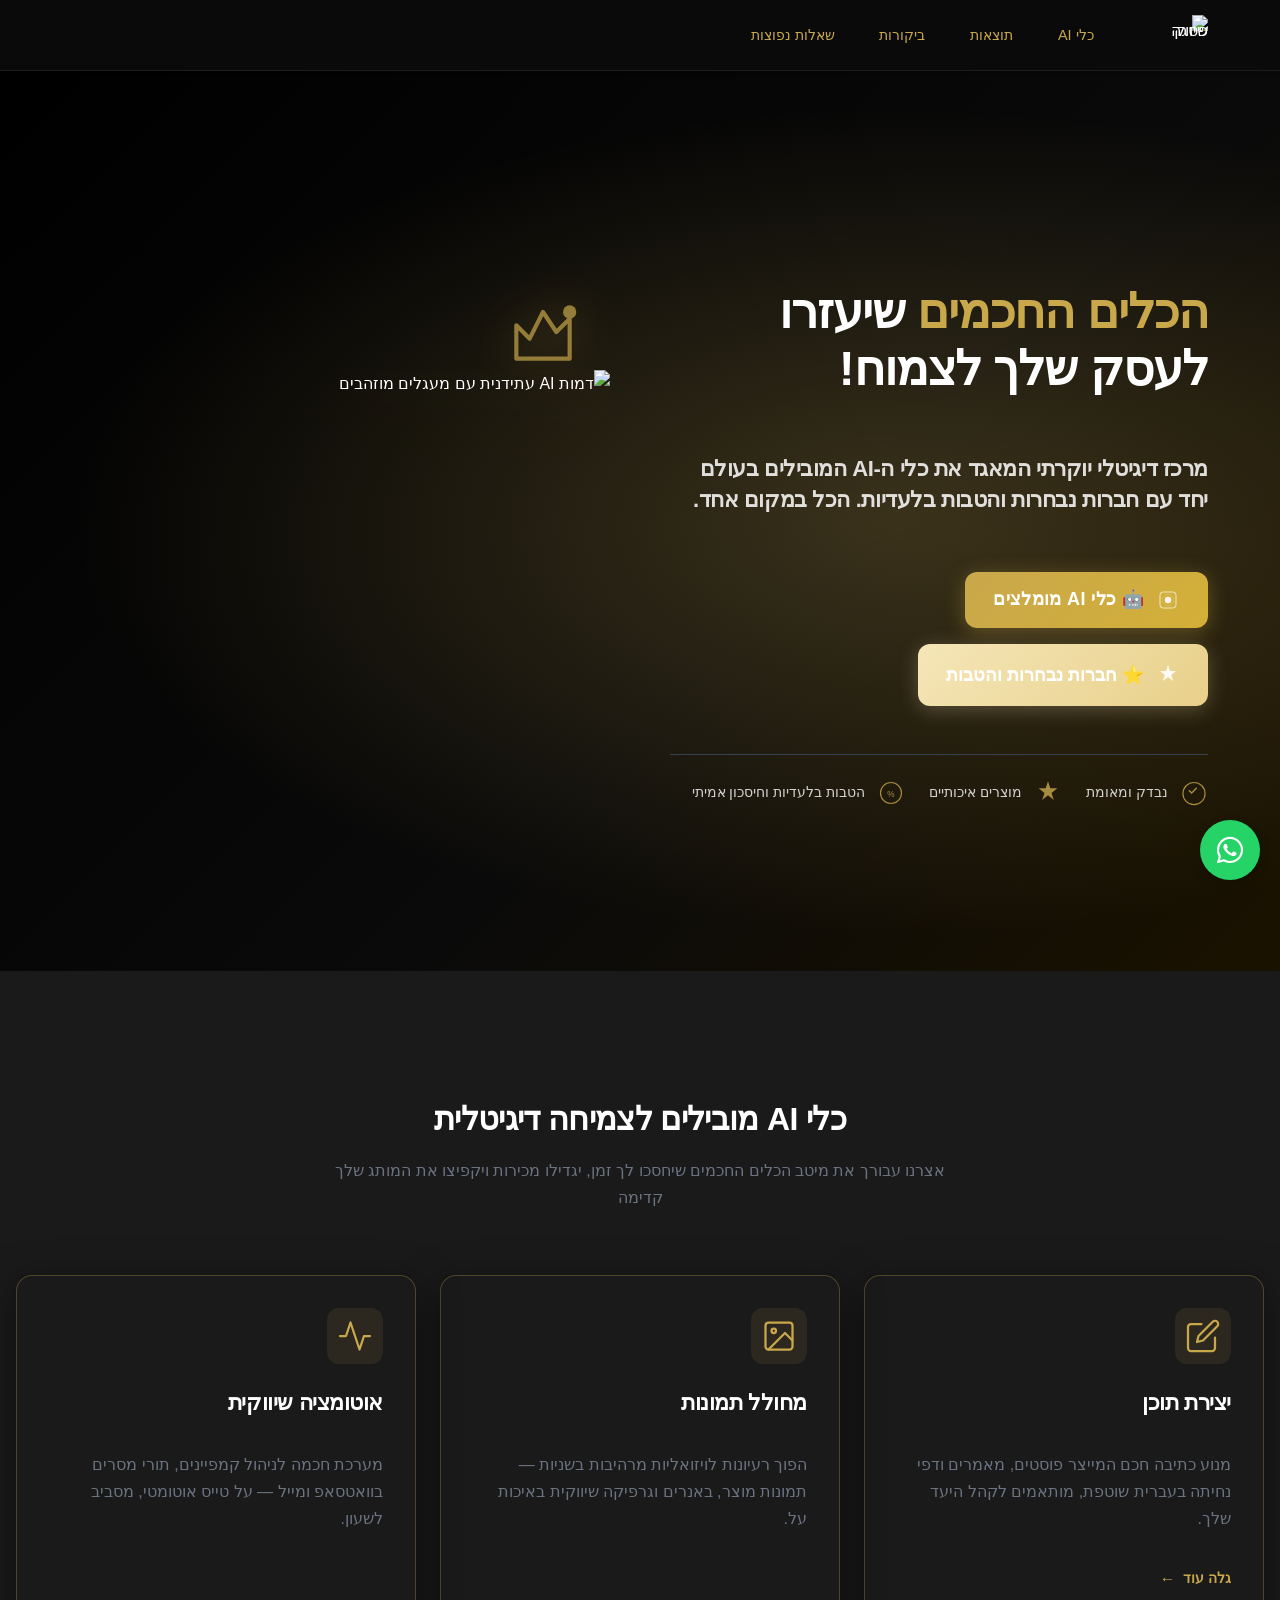
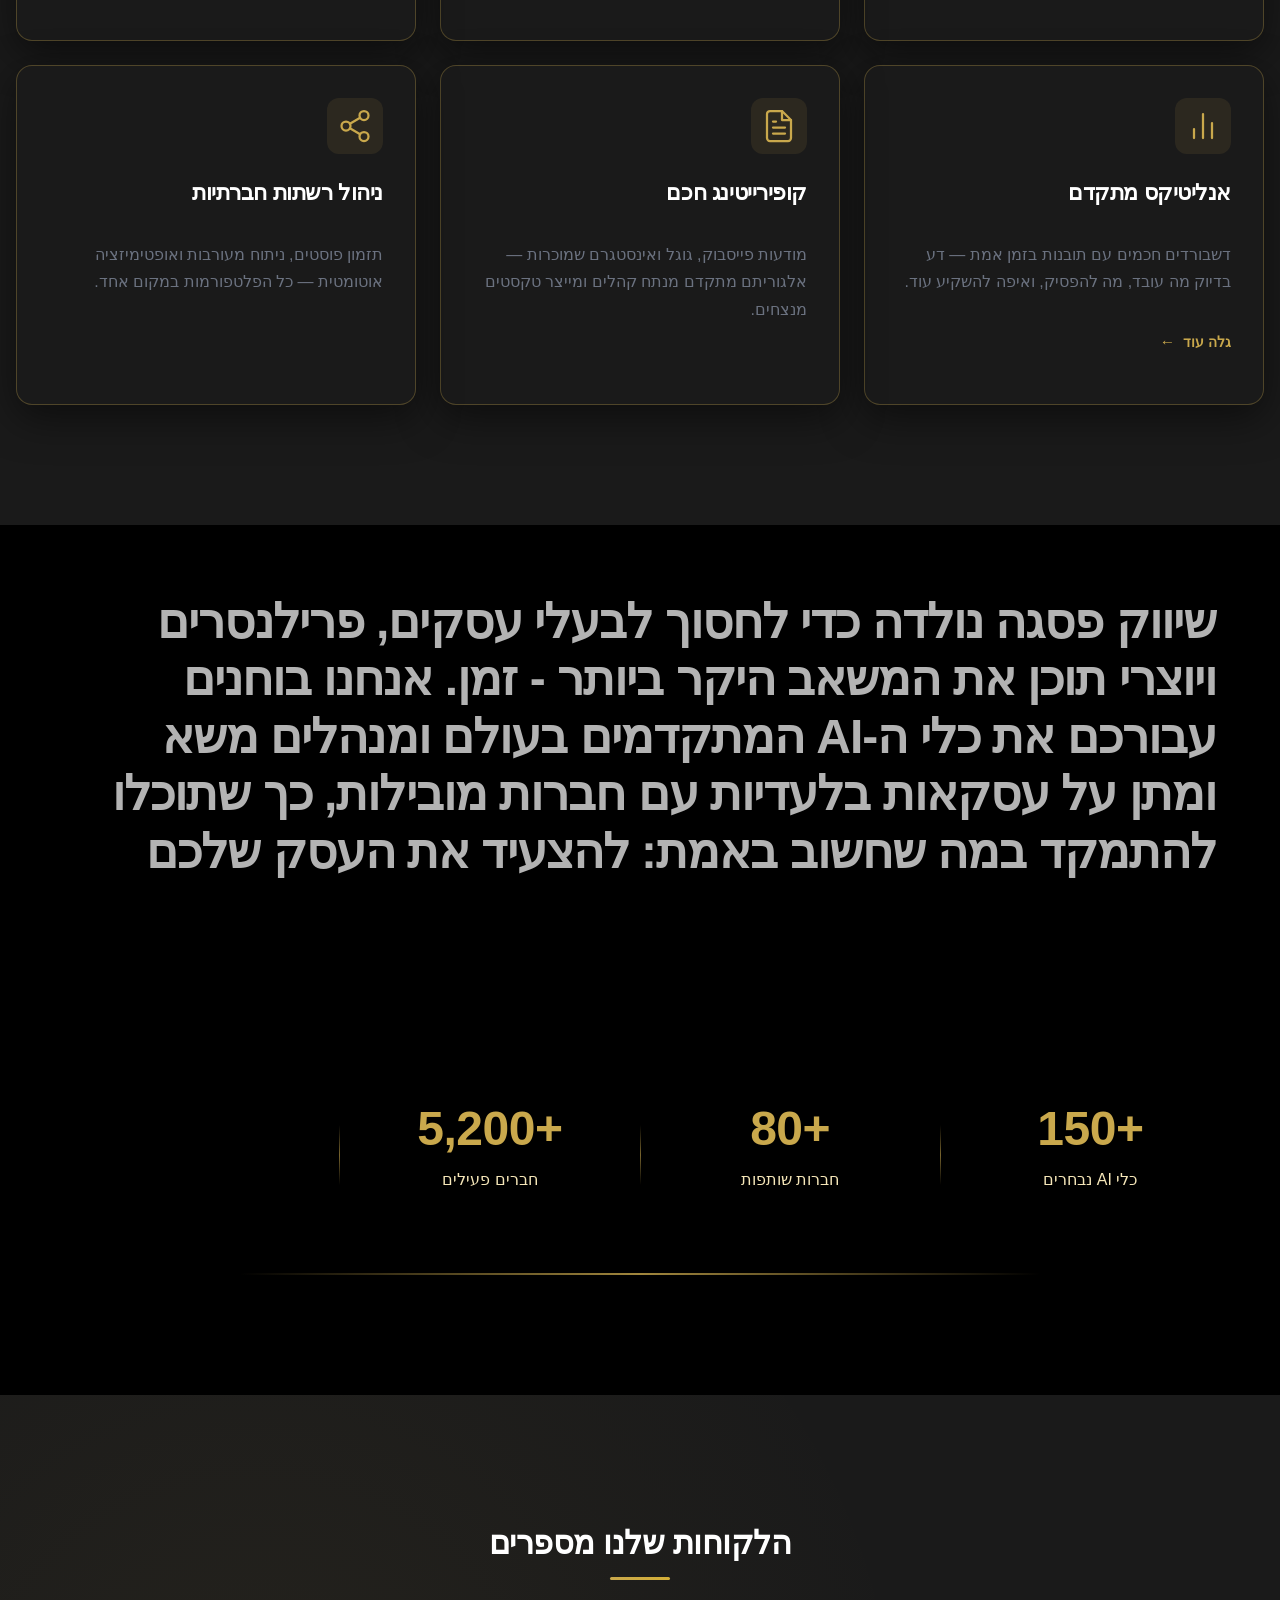
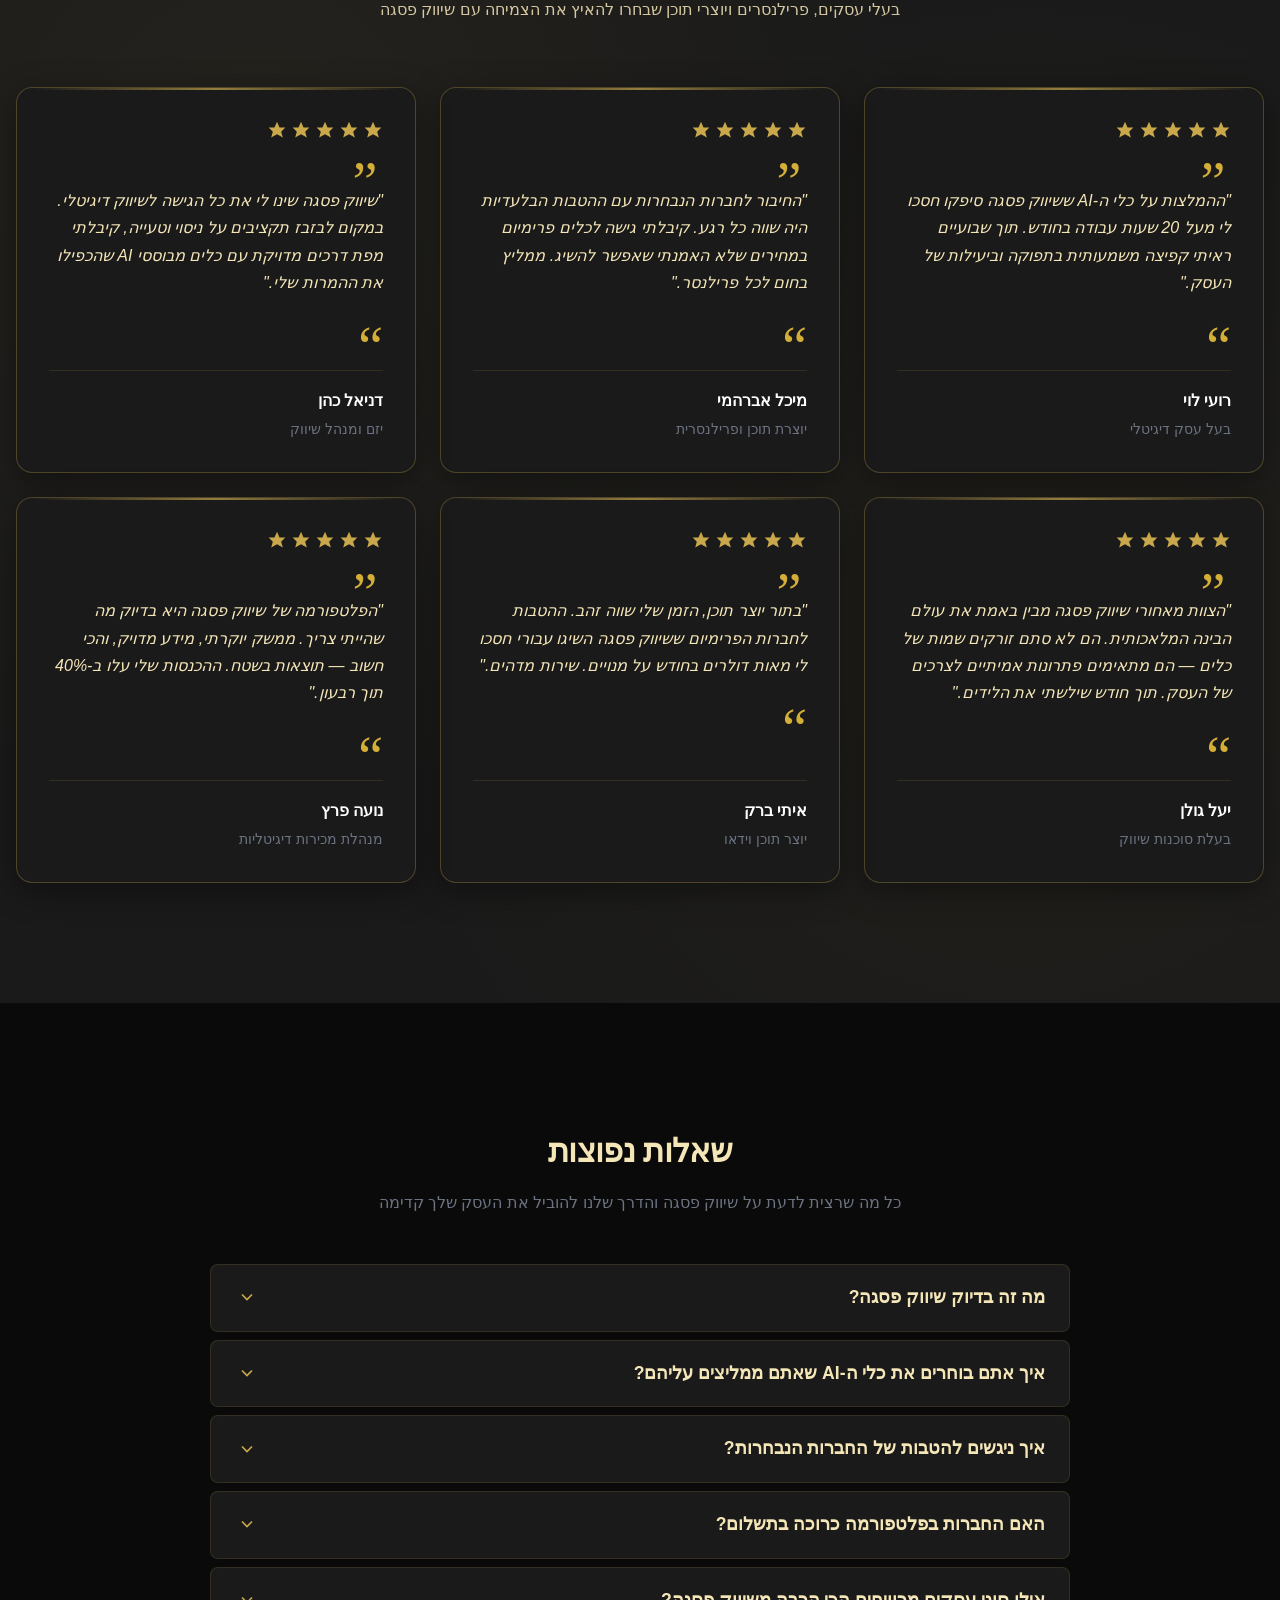
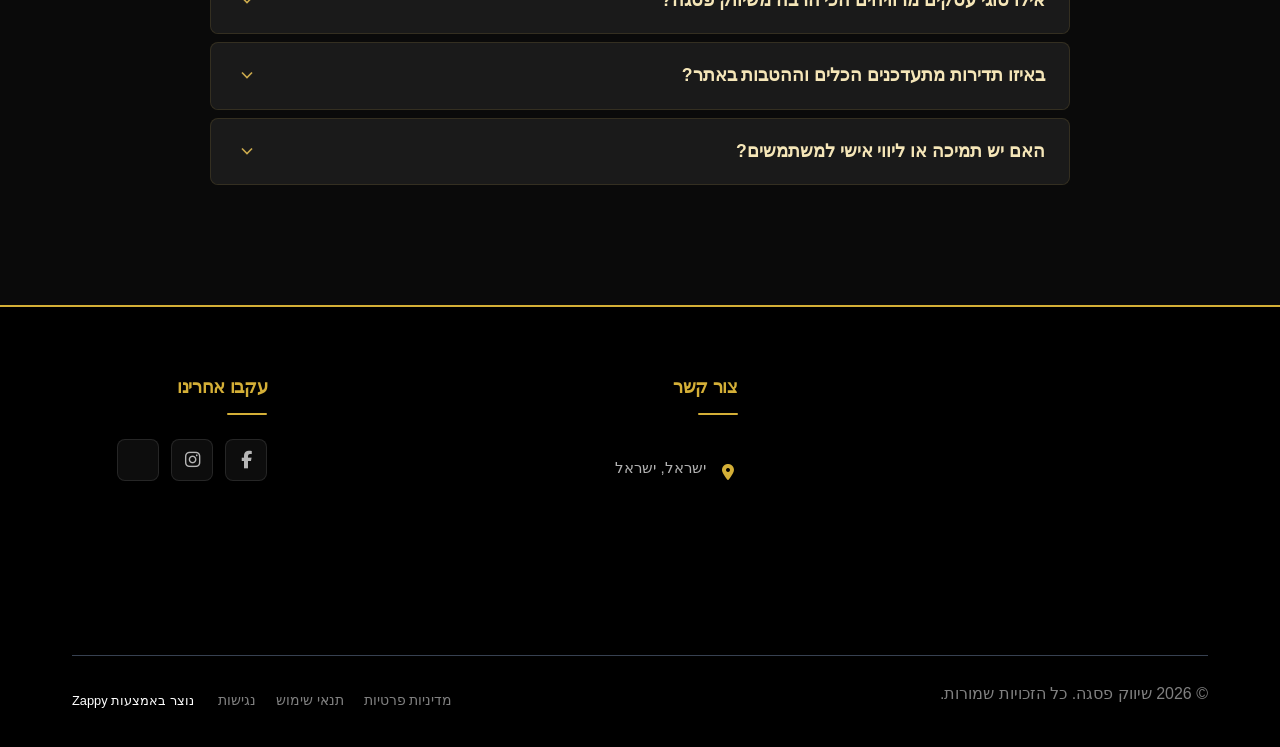
==== public/index.html @ 1f1ee0c9 "Background sync: Progressive GitHub Sync" ====
<!doctype html><html dir="rtl" lang="he"><head><meta charset="UTF-8"><meta content="width=device-width,initial-scale=1" name="viewport"><meta content="index, follow" name="robots"><title>קפיצת מדרגה דיגיטלית לעסק שלך — שיווק פסגה</title><meta content="גלו איך שיווק פסגה הופכת אתגרים דיגיטליים להזדמנויות יוקרתיות. כלים חכמים, מומחי שיווק דיגיטלי והטבות בלעדיות מחכים לכם. הצעד הראשון להצלחה מתחיל כאן." name="description"><meta content="שיווק דיגיטלי, digital marketing services, כלים דיגיטליים, digital marketing specialist, שיווק פסגה" name="keywords"><link href="/assets/favicon.ico" rel="icon" type="image/x-icon"><link href="/assets/favicon-16x16.png" rel="icon" type="image/png" sizes="16x16"><link href="/assets/favicon-32x32.png" rel="icon" type="image/png" sizes="32x32"><link href="/assets/favicon-48x48.png" rel="icon" type="image/png" sizes="48x48"><link href="/assets/favicon-192x192.png" rel="icon" type="image/png" sizes="192x192"><link href="/assets/favicon-512x512.png" rel="icon" type="image/png" sizes="512x512"><link href="/assets/apple-touch-icon.png" rel="apple-touch-icon"><script>!function(){"use strict";var t="cf34872c-4d24-41f1-a85f-ea0d63cca7e1",e="https://api.zappy5.com/api/analytics/track",a=18e5,n=2592e6,o=!0,i=!0,r=!0;var s=function(){var e="zappy_visitor_"+t,a=null;try{if(a=localStorage.getItem(e)){var o=JSON.parse(a),i=Date.now();if(i-o.created<n)return o.lastSeen=i,localStorage.setItem(e,JSON.stringify(o)),o.id}}catch(t){console.warn("Zappy Analytics: LocalStorage not available")}var r="zv_"+Date.now()+"_"+Math.random().toString(36).substr(2,9);try{localStorage.setItem(e,JSON.stringify({id:r,created:Date.now(),lastSeen:Date.now()}))}catch(t){}return r}(),c=function(){var e="zappy_session_"+t,n=null;try{if(n=sessionStorage.getItem(e)){var o=JSON.parse(n),i=Date.now();if(i-o.timestamp<a)return o.timestamp=i,sessionStorage.setItem(e,JSON.stringify(o)),o.id}}catch(t){console.warn("Zappy Analytics: SessionStorage not available")}var r="zs_"+Date.now()+"_"+Math.random().toString(36).substr(2,9);try{sessionStorage.setItem(e,JSON.stringify({id:r,timestamp:Date.now()}))}catch(t){}return r}();function l(a,n){n=n||{};var o={website_id:t,event_type:a,page_path:window.location.pathname,referrer:document.referrer||"direct",visitor_id:s,session_id:c,metadata:n};if(navigator.sendBeacon){var i=new Blob([JSON.stringify(o)],{type:"application/json"});navigator.sendBeacon(e,i)}else fetch(e,{method:"POST",headers:{"Content-Type":"application/json"},body:JSON.stringify(o),keepalive:!0}).catch(function(t){console.warn("Zappy Analytics: Failed to track event",t)})}o&&l("pageview",{title:document.title,url:window.location.href}),i&&document.addEventListener("click",function(t){var e=t.target;if("BUTTON"===e.tagName||e.closest("button")){var a="BUTTON"===e.tagName?e:e.closest("button");l("click",{element:"button",text:a.textContent.trim().substring(0,100),id:a.id||null,class:a.className||null})}else if("A"===e.tagName||e.closest("a")){var n="A"===e.tagName?e:e.closest("a");l("navigation",{element:"link",text:n.textContent.trim().substring(0,100),href:n.href,external:n.hostname!==window.location.hostname})}},!0),r&&document.addEventListener("submit",function(t){var e=t.target;l("form_submit",{form_id:e.id||null,form_name:e.name||null,form_action:e.action||null,form_method:e.method||"GET"})},!0);var d=Date.now();window.addEventListener("beforeunload",function(){l("page_unload",{time_on_page:Math.floor((Date.now()-d)/1e3),page_path:window.location.pathname})}),window.zappyAnalytics={track:l,getVisitorId:function(){return s},getSessionId:function(){return c}}}()</script><script>!function(){"use strict";if(!window.zappyFireMarketingEvent){var t={begin_checkout:"checkout_started",purchase:"checkout_complete",add_to_cart:"add_to_cart",view_product:"view_product"},e={whatsapp_click:{ga4:"contact",meta:"Contact",gtm:"whatsapp_click",ecom:!1},phone_click:{ga4:"contact",meta:"Contact",gtm:"phone_click",ecom:!1},contact_form_submitted:{ga4:"generate_lead",meta:"Lead",gtm:"contact_form_submitted",ecom:!1},checkout_started:{ga4:"begin_checkout",meta:"InitiateCheckout",gtm:"begin_checkout",ecom:!0},checkout_complete:{ga4:"purchase",meta:"Purchase",gtm:"purchase",ecom:!0},product_inquiry:{ga4:"generate_lead",meta:"Lead",gtm:"product_inquiry",ecom:!1},add_to_cart:{ga4:"add_to_cart",meta:"AddToCart",gtm:"add_to_cart",ecom:!0},view_product:{ga4:"view_item",meta:"ViewContent",gtm:"view_item",ecom:!0}};window.zappyFireMarketingEvent=function(r,o,u){try{u=u||{};var p=t[r]||r,d=e[p];if(!d)return;if((o=o||{}).pagePath||o.page_path||(o.pagePath=a()),"checkout_complete"===p){var l=String(o.orderId||o.order_id||o.transaction_id||"");if(l&&function(t){if(!t)return!1;try{return"1"===sessionStorage.getItem(i(t))}catch(t){return!1}}(l))return;l&&function(t){if(t)try{sessionStorage.setItem(i(t),"1")}catch(t){}}(l)}if(!u.skipFirstParty)try{window.zappyAnalytics&&"function"==typeof window.zappyAnalytics.track&&window.zappyAnalytics.track(p,o)}catch(t){}try{if(window.dataLayer=window.dataLayer||[],d.ecom){var _=c(p,o),m={};_.transaction_id&&(m.transaction_id=_.transaction_id),null!=_.value&&(m.value=_.value),_.currency&&(m.currency=_.currency),_.items&&(m.items=_.items),window.dataLayer.push({event:d.gtm,ecommerce:m}),"checkout_complete"!==p&&"checkout_started"!==p||window.dataLayer.push({event:p,ecommerce:m})}else{var s={event:d.gtm};for(var h in o)Object.prototype.hasOwnProperty.call(o,h)&&(s[h]=o[h]);window.dataLayer.push(s)}}catch(t){}try{"function"==typeof window.gtag&&window.gtag("event",d.ga4,c(p,o))}catch(t){}try{"function"==typeof window.fbq&&window.fbq("track",d.meta,function(t,e){for(var r=n(e=e||{}),a=parseFloat(null!=e.value?e.value:null!=e.total?e.total:0)||0,c=String(e.currency||"USD").toUpperCase(),i=[],o=0,u=0;u<r.length;u++)r[u].item_id&&i.push(r[u].item_id),o+=r[u].quantity||1;if("checkout_complete"===t)return{value:a,currency:c,content_ids:i.length?i:void 0,content_type:"product",num_items:o||void 0,order_id:String(e.order_id||e.orderId||e.transaction_id||e.orderNumber||"")||void 0};if("checkout_started"===t)return{value:a,currency:c,content_ids:i.length?i:void 0,content_type:"product",num_items:o||parseInt(null!=e.itemCount?e.itemCount:0,10)||void 0};if("add_to_cart"===t){var p=String(e.productId||e.product_id||i[0]||"");return{value:a||(r[0]?r[0].price*r[0].quantity:0),currency:c,content_ids:p?[p]:i.length?i:void 0,content_type:"product",content_name:e.productName||e.product_name||r[0]&&r[0].item_name,num_items:parseInt(null!=e.quantity?e.quantity:o||1,10)||1}}if("view_product"===t){var d=String(e.productId||e.product_id||i[0]||"");return{value:a||parseFloat(null!=e.price?e.price:0)||0,currency:c,content_ids:d?[d]:i.length?i:void 0,content_type:"product",content_name:e.productName||e.product_name||r[0]&&r[0].item_name}}return"whatsapp_click"===t||"phone_click"===t?{content_name:"whatsapp_click"===t?"WhatsApp":"Phone",content_category:"contact"}:"contact_form_submitted"===t||"product_inquiry"===t?{content_name:"product_inquiry"===t?"Product inquiry":"Contact form",content_category:e.productName||e.product_name||void 0}:e}(p,o))}catch(t){}}catch(t){}};var r=Object.create(null);document.addEventListener("click",function(t){try{var e=t.target;if(!e)return;var r=u(e,".whatsapp-float, a.whatsapp-float, [data-zappy-whatsapp]"),n=function(t){for(var e=t;e&&e!==document;){if("A"===e.tagName)return e;e=e.parentElement}return null}(e),c=n&&n.href||"";if(r||n&&function(t){if(!t)return!1;var e=String(t).toLowerCase();return-1!==e.indexOf("wa.me/")||-1!==e.indexOf("api.whatsapp.com")||-1!==e.indexOf("whatsapp.com/send")||0===e.indexOf("whatsapp:")}(c)){if(!o("wa:"+c)){var i=r?"float":"link";window.zappyFireMarketingEvent("whatsapp_click",{source:i,href:c||null,pagePath:a()})}return}var p=u(e,".phone-header-btn, .nav-phone-btn, .call-btn, [data-zappy-phone]"),d="";if(n&&n.href&&0===String(n.href).toLowerCase().indexOf("tel:")?d=n.href:p&&p.href&&0===String(p.href).toLowerCase().indexOf("tel:")&&(d=p.href),p||d){var l="";return d&&(l=String(d).replace(/^tel:/i,"").trim()),void(o("tel:"+(l||p&&p.id||"btn"))||window.zappyFireMarketingEvent("phone_click",{source:p?"button":"link",phone:l||null,href:d||null,pagePath:a()}))}}catch(t){}},!0)}function a(){try{if(window.ZAPPY_CONFIG&&window.ZAPPY_CONFIG.currentPagePath)return window.ZAPPY_CONFIG.currentPagePath}catch(t){}try{return window.location.pathname||"/"}catch(t){return"/"}}function n(t){var e=(t=t||{}).items||t.cartItems||t.cart_items||t.lineItems||[];Array.isArray(e)||(e=[]);for(var r=[],a=0;a<e.length;a++){var n=e[a];if(n&&"object"==typeof n){var c=String(n.item_id||n.productId||n.product_id||n.id||"").trim(),i=String(n.item_name||n.productName||n.product_name||n.name||"").trim(),o=parseFloat(null!=n.price?n.price:null!=n.unitPrice?n.unitPrice:0)||0,u=Math.max(1,parseInt(null!=n.quantity?n.quantity:null!=n.qty?n.qty:1,10)||1);(c||i)&&r.push({item_id:c||i,item_name:i||c,price:o,quantity:u})}}return r}function c(t,e){var r=n(e=e||{}),c=parseFloat(null!=e.value?e.value:null!=e.total?e.total:0)||0,i=String(e.currency||"USD").toUpperCase();if("checkout_complete"===t)return{transaction_id:String(e.transaction_id||e.orderId||e.order_id||e.orderNumber||"")||void 0,value:c,currency:i,items:r};if("checkout_started"===t)return{value:c,currency:i,items:r};if("add_to_cart"===t){var o=r.length?r:[{item_id:String(e.productId||e.product_id||""),item_name:String(e.productName||e.product_name||""),price:parseFloat(null!=e.value?e.value:null!=e.price?e.price:0)||0,quantity:parseInt(null!=e.quantity?e.quantity:1,10)||1}].filter(function(t){return t.item_id||t.item_name});return{value:c||(o[0]?o[0].price*o[0].quantity:0),currency:i,items:o}}if("view_product"===t){var u=r.length?r:[{item_id:String(e.productId||e.product_id||""),item_name:String(e.productName||e.product_name||""),price:parseFloat(null!=e.price?e.price:null!=e.value?e.value:0)||0,quantity:1}].filter(function(t){return t.item_id||t.item_name});return{currency:i,value:c||(u[0]?u[0].price:0),items:u}}return"whatsapp_click"===t||"phone_click"===t?{method:"whatsapp_click"===t?"whatsapp":"phone",page_path:e.pagePath||a()}:"contact_form_submitted"===t||"product_inquiry"===t?{page_path:e.pagePath||a()}:e}function i(t){return"zappy_purchase_fired_"+String(t||"")}function o(t){var e=Date.now();return!!(r[t]&&e-r[t]<800)||(r[t]=e,!1)}function u(t,e){return t&&t.closest?t.closest(e):null}}()</script><meta content="קפיצת מדרגה דיגיטלית לעסק שלך — שיווק פסגה" property="og:title"><meta content="גלו איך שיווק פסגה הופכת אתגרים דיגיטליים להזדמנויות יוקרתיות. כלים חכמים, מומחי שיווק דיגיטלי והטבות בלעדיות מחכים לכם. הצעד הראשון להצלחה מתחיל כאן." property="og:description"><meta content="summary_large_image" name="twitter:card"><meta content="קפיצת מדרגה דיגיטלית לעסק שלך — שיווק פסגה" name="twitter:title"><meta content="גלו איך שיווק פסגה הופכת אתגרים דיגיטליים להזדמנויות יוקרתיות. כלים חכמים, מומחי שיווק דיגיטלי והטבות בלעדיות מחכים לכם. הצעד הראשון להצלחה מתחיל כאן." name="twitter:description"><script type="application/ld+json">{"@context":"https://schema.org","@graph":[{"@type":"LocalBusiness","@id":"https://peakmarketing.zappy5.app#organization","name":"שיווק פסגה","url":"https://peakmarketing.zappy5.app","description":"Shiuk Pisga (Peak Marketing) is a premium digital marketing hub targeting business owners, freelancers, and content creators. The brand positions itself at the intersection of luxury and technology, curating top AI tools and exclusive partner companies with special benefits. The visual identity is sleek and authoritative — black, gold, and cream — evoking prestige and innovation. The landing page is designed for clarity and conversion, with two prominent CTAs guiding visitors to either AI tool recommendations or exclusive company deals.","address":{"@type":"PostalAddress","streetAddress":"ישראל, ישראל"},"contactPoint":[{"@type":"ContactPoint","contactType":"customer service","email":"mmaa564398@gmail.com","telephone":"+972552654661"}]},{"@type":"WebSite","@id":"https://peakmarketing.zappy5.app#website","url":"https://peakmarketing.zappy5.app","name":"שיווק פסגה","publisher":{"@id":"https://peakmarketing.zappy5.app#organization"}}]}</script><style id="zappy-critical-above-fold-css">html{box-sizing:border-box;-webkit-text-size-adjust:100%}*,::after,::before{box-sizing:inherit}body{margin:0;min-width:320px;overflow-x:clip}img,svg,video{max-width:100%;height:auto}main{display:block}.container{width:min(100% - 32px,1200px);margin-inline:auto}.navbar,header .navbar,header[role=banner],nav.navbar{position:relative;z-index:1000;width:100%}.nav-container,.navbar .container{display:flex;align-items:center;justify-content:space-between;min-height:64px}.logo,.logo-link img{display:block;width:35px;height:35px;object-fit:contain}#navMenu,.nav-menu{list-style:none;margin:0;padding:0}#navMenu a,.nav-menu a,.navbar .nav-links a,.navbar a{color:inherit;text-decoration:none}#navMenu .sub-menu,.nav-menu .sub-menu,.navbar .sub-menu{display:none}.fa,.fa-brands,.fa-regular,.fa-solid,.fab,.far,.fas{display:inline-block;min-width:1em;text-align:center}html:not(#zappy-noop) .navbar:has(.nav-ecommerce-icons)>.phone-header-btn,html:not(#zappy-noop)[data-zappy-site-type=ecommerce] .phone-header-btn{display:none!important;visibility:hidden!important;width:0!important;height:0!important;pointer-events:none!important}.zappy-preview-empty-store-cta{display:none!important;visibility:hidden!important;height:0!important;max-height:0!important;overflow:hidden!important;margin:0!important;padding:0!important;border:0!important;box-shadow:none!important}.zappy-catalog-menu{background:var(--surface-color,var(--surface,linear-gradient(135deg,#f8f9fa 0,#fff 100%)));border-bottom:1px solid var(--border-color,#e5e7eb);padding:0;position:sticky;top:0;z-index:90}.zappy-catalog-menu.rtl,.zappy-catalog-menu[dir=rtl]{direction:rtl}.zappy-catalog-menu.ltr,.zappy-catalog-menu[dir=ltr]{direction:ltr}.catalog-menu-container{max-width:1440px;margin:0 auto;display:flex;align-items:center;gap:8px;padding:10px 24px;overflow:visible}.catalog-menu-categories,.catalog-menu-list{display:flex;align-items:center;gap:4px;flex-wrap:wrap;margin:0;padding:0;list-style:none}.catalog-menu-item{display:inline-flex;align-items:center;padding:8px 16px;font-size:14px;font-weight:500;color:var(--text-color,var(--text,#374151));text-decoration:none;border-radius:20px;white-space:nowrap}.catalog-menu-all{background:var(--primary-color,var(--primary,#111));color:var(--text-light,#fff)!important}.catalog-menu-parent{position:relative;display:inline-flex;align-items:center}.catalog-menu-trigger{display:inline-flex;align-items:center;gap:6px}.catalog-menu-chevron{flex-shrink:0}.catalog-menu-parent>.sub-menu{display:none!important;visibility:hidden!important;opacity:0!important;pointer-events:none!important}.hero-section,.index-hero-section,section[class*=hero]{position:relative;overflow:hidden}.hero-section,.index-hero-section{min-height:560px}section[data-hero-type*=fullscreen]{min-height:100vh}.hero-bg-image,.hero-bg-wrapper,section[class*=hero] [class*=hero-bg]{position:absolute;inset:0;width:100%;height:100%}.hero-bg-image img,.hero-bg-wrapper img,section[class*=hero] [data-hero-bg],section[class*=hero] img[data-hero-background=true]{width:100%!important;height:100%!important;object-fit:cover!important;display:block}.hero-content,section[class*=hero] .container{position:relative;z-index:2}@media(max-width:768px){:root{--header-height:72px;--total-header-height:72px;--zappy-mobile-menu-top:72px}html[data-zappy-site-type=ecommerce] body{padding-top:var(--total-header-height,72px)}html[data-zappy-site-type=ecommerce] body>.navbar:not(.zappy-catalog-menu),html[data-zappy-site-type=ecommerce] body>nav.navbar{position:fixed!important;top:0;left:0;right:0;z-index:100000;width:100%;margin-bottom:0}.zappy-catalog-menu{position:fixed;top:var(--header-height,72px);left:0;right:0;z-index:99999}.nav-container,.navbar .container{min-height:60px}#navMenu,.nav-menu{max-width:100vw;overflow-x:hidden}.hero-section,.index-hero-section,section[class*=hero],section[data-hero-type*=fullscreen]{min-height:100svh}.hero-bg-image,.hero-bg-wrapper,.hero-scrim{min-height:100svh}}:root{--nav-bg:#0a0a0a}.navbar{background-color:#0a0a0a!important}/* ZAPPY_ANNOUNCEMENT_HEADER_OFFSET_CSS_V3 */ :root{--zappy-header-stack-height:calc(var(--zappy-announcement-height, 40px) + var(--header-height, 72px))}body:has(.zappy-announcement-bar) .navbar:not(.zappy-catalog-menu):not(.mobile-search-panel),body:has(.zappy-announcement-bar) header.navbar,body:has(.zappy-announcement-bar) nav.navbar:not(.zappy-catalog-menu){top:var(--zappy-announcement-height,40px)!important}[data-zappy-content-align]{display:flex!important;flex-direction:column!important}[data-zappy-content-align^=top-]{justify-content:flex-start!important}[data-zappy-content-align^=center-],[data-zappy-content-align^=lower-],[data-zappy-content-align^=upper-]{justify-content:center!important}[data-zappy-content-align^=bottom-]{justify-content:flex-end!important}[data-zappy-content-align$="-left"],[data-zappy-content-align$="-mid-left"]{align-items:flex-start!important;text-align:start!important}[data-zappy-content-align$="-center"]{align-items:center!important;text-align:center!important}[data-zappy-content-align$="-mid-right"],[data-zappy-content-align$="-right"]{align-items:flex-end!important;text-align:end!important}[data-zappy-content-align] [data-zappy-align-target]{margin-left:auto;margin-right:auto}[data-zappy-content-align$="-center"] [data-zappy-align-target],[data-zappy-content-align$="-center"] [data-zappy-align-target]>*{text-align:center!important}</style><link href="/styles.css" rel="stylesheet"><script>window.ZAPPY_WEBSITE_ID="cf34872c-4d24-41f1-a85f-ea0d63cca7e1",window.ZAPPY_API_BASE="https://api.zappy5.com"</script><style id="zappy-dropdown-submenu-styles">#navMenu li:has(.sub-menu),.nav-menu li:has(.sub-menu),.navbar li:has(.sub-menu),nav li:has(.sub-menu){position:relative}#navMenu .sub-menu,.nav-menu .sub-menu,.navbar .sub-menu,nav .sub-menu{display:block!important;position:absolute!important;top:100%;left:0;min-width:220px;border-radius:8px;box-shadow:0 8px 25px rgba(0,0,0,.15);padding:8px 0;opacity:0;visibility:hidden;transform:translateY(10px);transition:all .3s ease;z-index:1000;list-style:none;pointer-events:none}#navMenu li:hover>.sub-menu,.nav-menu li:hover>.sub-menu,.navbar li:hover>.sub-menu,nav li:hover>.sub-menu{opacity:1!important;visibility:visible!important;transform:translateY(0)!important;pointer-events:auto!important}.sub-menu li{list-style:none;margin:0;padding:0}.sub-menu a{display:block!important;padding:10px 16px!important;color:var(--text-dark,#333)!important;font-weight:500;text-decoration:none;white-space:nowrap;transition:background-color .2s}.sub-menu .zappy-nav-child>a{padding-left:28px!important;font-size:.9em!important;opacity:.85!important}[dir=rtl] .sub-menu .zappy-nav-child>a,html[lang=ar] .sub-menu .zappy-nav-child>a,html[lang=he] .sub-menu .zappy-nav-child>a{padding-left:10px!important;padding-right:28px!important}.sub-menu .zappy-nav-parent>a{font-weight:600!important}.sub-menu a:hover{background-color:#f5f5f5}[dir=rtl] .nav-menu .sub-menu,[dir=rtl] .navbar .sub-menu,[dir=rtl] nav .sub-menu,html[lang=ar] .nav-menu .sub-menu,html[lang=ar] .navbar .sub-menu,html[lang=ar] nav .sub-menu,html[lang=he] .nav-menu .sub-menu,html[lang=he] .navbar .sub-menu,html[lang=he] nav .sub-menu{left:auto!important;right:0!important}.sub-menu:empty,.sub-menu:not(:has(li)):not(:has(> a)),.sub-menu:not(:has(li:not(.zappy-hidden-menu-item))):not(:has(> a)){display:none!important;opacity:0!important;visibility:hidden!important;pointer-events:none!important}li:has(.menu-group-title):hover>.sub-menu{opacity:1!important;visibility:visible!important;transform:translateY(0)!important;pointer-events:auto!important}#navMenu>li>.menu-group-title,.nav-menu>li>.menu-group-title{display:inline-block;padding:.5rem 1rem;cursor:default;user-select:none}@media (max-width:768px){#navMenu .sub-menu,.nav-menu .sub-menu,.navbar .sub-menu,nav .sub-menu{position:static!important;transform:none!important;box-shadow:none!important;background:0 0!important;max-height:0;overflow:hidden;opacity:0;visibility:hidden;transition:max-height .3s ease,opacity .3s ease;padding:0!important;border-radius:0!important}#navMenu .sub-menu.mobile-expanded,.nav-menu .sub-menu.mobile-expanded,.navbar .sub-menu.mobile-expanded{max-height:none!important;overflow-y:visible!important;opacity:1!important;visibility:visible!important;padding:8px 0 8px 16px!important}[dir=rtl] .sub-menu.mobile-expanded,html[lang=he] .sub-menu.mobile-expanded{padding:8px 16px 8px 0!important}#navMenu li:hover>.sub-menu,.nav-menu li:hover>.sub-menu,.navbar li:hover>.sub-menu,nav li:hover>.sub-menu{opacity:0;visibility:hidden;pointer-events:none}#navMenu li>.sub-menu.mobile-expanded,.nav-menu li>.sub-menu.mobile-expanded,.navbar li>.sub-menu.mobile-expanded,nav li>.sub-menu.mobile-expanded{opacity:1!important;visibility:visible!important;pointer-events:auto!important}#navMenu li:has(.sub-menu),.nav-menu li:has(.sub-menu),.navbar li:has(.sub-menu),nav li:has(.sub-menu){display:flex!important;flex-wrap:wrap!important;align-items:center!important;position:relative!important;min-height:44px!important}#navMenu li:has(.sub-menu)>a,.nav-menu li:has(.sub-menu)>a,.navbar li:has(.sub-menu)>a,nav li:has(.sub-menu)>a{flex:1!important;min-width:0!important}#navMenu li:has(.sub-menu)>.menu-group-title,.nav-menu li:has(.sub-menu)>.menu-group-title,.navbar li:has(.sub-menu)>.menu-group-title,nav li:has(.sub-menu)>.menu-group-title{flex:1!important;min-width:0!important;display:flex!important;align-items:center!important;padding:12px 16px!important;min-height:44px!important;line-height:1.4!important;font-weight:600!important;box-sizing:border-box!important}#navMenu li:has(.sub-menu)>.sub-menu,.nav-menu li:has(.sub-menu)>.sub-menu,.navbar li:has(.sub-menu)>.sub-menu,nav li:has(.sub-menu)>.sub-menu{flex-basis:100%!important;width:100%!important}#navMenu li:has(.sub-menu)>a [class*=arrow],#navMenu li:has(.sub-menu)>a [class*=chevron],.nav-menu li:has(.sub-menu)>a .fa-angle-down,.nav-menu li:has(.sub-menu)>a .fa-chevron-down,.nav-menu li:has(.sub-menu)>a [class*=arrow],.nav-menu li:has(.sub-menu)>a [class*=chevron],nav li:has(.sub-menu)>a [class*=arrow],nav li:has(.sub-menu)>a [class*=chevron]{display:none!important;visibility:hidden!important}.mobile-submenu-toggle{display:flex!important;align-items:center!important;justify-content:center!important;width:44px!important;height:auto!important;background:0 0!important;border:none!important;cursor:pointer!important;color:var(--text-light)!important;position:static!important;flex-shrink:0!important;align-self:stretch!important;z-index:2!important;padding:0!important;margin:0!important}.mobile-submenu-toggle::after{content:''!important;width:0!important;height:0!important;border-left:6px solid transparent!important;border-right:6px solid transparent!important;border-top:7px solid currentColor!important;transition:transform .3s ease!important}.mobile-submenu-toggle.expanded::after{transform:rotate(180deg)!important}.sub-menu a{padding:10px 0!important;display:block!important;color:var(--text-light)!important;white-space:normal!important}.sub-menu .zappy-nav-child>a{padding-left:28px!important;font-size:.9em!important;opacity:.85!important}[dir=rtl] .sub-menu .zappy-nav-child>a,html[lang=ar] .sub-menu .zappy-nav-child>a,html[lang=he] .sub-menu .zappy-nav-child>a{padding-left:0!important;padding-right:28px!important}.sub-menu .zappy-nav-parent>a{font-weight:600!important}#navMenu.active,.nav-menu.active{max-width:100vw!important;overflow-x:hidden!important;box-sizing:border-box!important}.navbar .sub-menu li a,.zappy-products-dropdown .sub-menu a,nav.navbar .sub-menu li a{color:var(--text-light)!important}}@media (min-width:769px){.mobile-submenu-toggle{display:none!important}}</style><style data-zappy-image-carousel-css="true">[data-zappy-image-carousel]{position:relative;overflow:hidden}.zappy-carousel-hero[data-zappy-image-carousel]{position:absolute;inset:0;z-index:0}[data-zappy-image-carousel]>.zappy-carousel-slide{position:absolute;inset:0;opacity:0;transition:opacity 1s ease-in-out;pointer-events:none;z-index:0}[data-zappy-image-carousel]>.zappy-carousel-slide.is-active{opacity:1;pointer-events:auto;z-index:1}[data-zappy-image-carousel]>.zappy-carousel-slide img{width:100%!important;height:100%!important;object-fit:cover!important;display:block!important;max-width:none!important;max-height:none!important;margin:0!important}[data-zappy-image-carousel]>.zappy-carousel-slide img:not([data-zappy-carousel-image-ready=true]){opacity:0!important}[data-zappy-image-carousel]>.zappy-carousel-slide img[data-zappy-carousel-image-ready=true]{opacity:1!important;transition:opacity .15s ease}@media(scripting:none){[data-zappy-image-carousel]>.zappy-carousel-slide img{opacity:1!important}}.zappy-carousel-hero[data-zappy-image-carousel]>.zappy-carousel-slide img{position:absolute!important;top:0!important;left:0!important}[data-zappy-image-carousel] .zappy-carousel-slide-link{position:absolute;inset:0;display:block;z-index:2;background:0 0}.zappy-hero-link-overlay{position:absolute;inset:0;display:block;z-index:1;background:0 0}body.zappy-edit-mode .zappy-hero-link-overlay,body.zappy-edit-mode [data-zappy-image-carousel] .zappy-carousel-slide-link,body.zappy-image-edit-mode .zappy-hero-link-overlay,body.zappy-image-edit-mode [data-zappy-image-carousel] .zappy-carousel-slide-link{pointer-events:none!important}</style><style id="zappy-widget-visibility">html[dir=rtl] .whatsapp-float{right:20px!important;left:auto!important}html:not([dir]) .whatsapp-float,html[dir=ltr] .whatsapp-float{left:20px!important;right:auto!important}html[dir=rtl] #mic-access-tool-general-button,html[dir=rtl] #mic-init-access-tool #mic-access-tool-general-button,html[dir=rtl] #mic-init-access-tool .mic-access-tool-general-button,html[dir=rtl] ._access-icon,html[dir=rtl] .mic-access-tool-general-button{left:20px!important;right:auto!important}html:not([dir]) #mic-access-tool-general-button,html:not([dir]) #mic-init-access-tool #mic-access-tool-general-button,html:not([dir]) #mic-init-access-tool .mic-access-tool-general-button,html:not([dir]) ._access-icon,html:not([dir]) .mic-access-tool-general-button,html[dir=ltr] #mic-access-tool-general-button,html[dir=ltr] #mic-init-access-tool #mic-access-tool-general-button,html[dir=ltr] #mic-init-access-tool .mic-access-tool-general-button,html[dir=ltr] ._access-icon,html[dir=ltr] .mic-access-tool-general-button{right:20px!important;left:auto!important}@media (max-width:768px){.whatsapp-float{display:flex!important}}@media (min-width:769px){.whatsapp-float{display:flex!important}}@media (max-width:768px){#mic-access-tool-general-button,#mic-init-access-tool #mic-access-tool-general-button,#mic-init-access-tool .mic-access-tool-general-button,._access-icon,.mic-access-tool-general-button{display:flex!important;visibility:visible!important;opacity:1!important;pointer-events:auto!important}#mic-access-tool-box.opened-mic-access-tool,#mic-init-access-tool #mic-access-tool-box.opened-mic-access-tool,.mic-access-tool-box.opened-mic-access-tool{visibility:visible!important;opacity:1!important;pointer-events:auto!important}}@media (min-width:769px){#mic-access-tool-general-button,#mic-init-access-tool #mic-access-tool-general-button,#mic-init-access-tool .mic-access-tool-general-button,._access-icon,.mic-access-tool-general-button{display:flex!important;visibility:visible!important;opacity:1!important;pointer-events:auto!important}#mic-access-tool-box.opened-mic-access-tool,#mic-init-access-tool #mic-access-tool-box.opened-mic-access-tool,.mic-access-tool-box.opened-mic-access-tool{visibility:visible!important;opacity:1!important;pointer-events:auto!important}}</style></head><body><meta charset="UTF-8"><meta content="width=device-width,initial-scale=1" name="viewport"><title>קפיצת מדרגה דיגיטלית לעסק שלך — שיווק פסגה</title><meta content="גלו איך שיווק פסגה הופכת אתגרים דיגיטליים להזדמנויות יוקרתיות. כלים חכמים, מומחי שיווק דיגיטלי והטבות בלעדיות מחכים לכם. הצעד הראשון להצלחה מתחיל כאן." name="description"><meta content="שיווק דיגיטלי, digital marketing services, כלים דיגיטליים, digital marketing specialist, שיווק פסגה" name="keywords"><meta content="index, follow" name="robots"><meta content="קפיצת מדרגה דיגיטלית לעסק שלך — שיווק פסגה" property="og:title"><meta content="גלו איך שיווק פסגה הופכת אתגרים דיגיטליים להזדמנויות יוקרתיות. כלים חכמים, מומחי שיווק דיגיטלי והטבות בלעדיות מחכים לכם. הצעד הראשון להצלחה מתחיל כאן." property="og:description"><meta content="website" property="og:type"><meta content="he_IL" property="og:locale"><meta content="summary_large_image" name="twitter:card"><meta content="קפיצת מדרגה דיגיטלית לעסק שלך — שיווק פסגה" name="twitter:title"><meta content="גלו איך שיווק פסגה הופכת אתגרים דיגיטליים להזדמנויות יוקרתיות. כלים חכמים, מומחי שיווק דיגיטלי והטבות בלעדיות מחכים לכם. הצעד הראשון להצלחה מתחיל כאן." name="twitter:description"><link href="https://fonts.googleapis.com/css2?family=Heebo:wght@400;500;600;700&amp;display=swap" rel="stylesheet"><link href="https://fonts.googleapis.com" rel="preconnect"><link href="https://fonts.gstatic.com" rel="preconnect" crossorigin=""><style>.skip-link{position:absolute;top:0;left:0;transform:translateY(-200%);padding:12px 18px;background:var(--bg-dark,#1a1a1a);color:var(--text-light,#fff);font-weight:600;border-radius:0 0 8px 0;z-index:10000}.skip-link:focus{transform:none;outline:2px solid var(--ring,#fff);outline-offset:2px}:focus-visible{outline:2px solid var(--ring,currentColor);outline-offset:3px}</style><link href="/assets/favicon.ico" rel="icon" type="image/x-icon"><link href="/assets/favicon-16x16.png" rel="icon" type="image/png" sizes="16x16"><link href="/assets/favicon-32x32.png" rel="icon" type="image/png" sizes="32x32"><link href="/assets/favicon-48x48.png" rel="icon" type="image/png" sizes="48x48"><link href="/assets/favicon-192x192.png" rel="icon" type="image/png" sizes="192x192"><link href="/assets/favicon-512x512.png" rel="icon" type="image/png" sizes="512x512"><link href="/assets/apple-touch-icon.png" rel="apple-touch-icon"><link href="https://cdn.jsdelivr.net/npm/vanilla-cookieconsent@3/dist/cookieconsent.css" rel="stylesheet"><a href="#main" class="skip-link">דלג לתוכן הראשי</a><nav class="navbar" dir="rtl"><button class="mobile-toggle" aria-label="Menu" id="mobileToggle"><svg viewBox="0 0 24 24" height="24" width="24" fill="none" class="hamburger-icon" style="display:block !important"><path d="M3 12h18M3 6h18M3 18h18" stroke="currentColor" stroke-width="2" stroke-linecap="round"></path></svg> <svg viewBox="0 0 24 24" height="24" width="24" fill="none" class="close-icon" style="display:none !important"><path d="M18 6L6 18M6 6l12 12" stroke="currentColor" stroke-width="2" stroke-linecap="round"></path></svg></button> <button class="phone-header-btn" aria-label="Call" data-phone="+972552654661"><svg viewBox="0 0 24 24" height="20" width="20" fill="currentColor"><path d="M22 16.92v3a2 2 0 0 1-2.18 2 19.79 19.79 0 0 1-8.63-3.07 19.5 19.5 0 0 1-6-6 19.79 19.79 0 0 1-3.07-8.67A2 2 0 0 1 4.11 2h3a2 2 0 0 1 2 1.72 12.84 12.84 0 0 0 .7 2.81 2 2 0 0 1-.45 2.11L8.09 9.91a16 16 0 0 0 6 6l1.27-1.27a2 2 0 0 1 2.11-.45 12.84 12.84 0 0 0 2.81.7A2 2 0 0 1 22 16.92z"></path></svg></button><div class="nav-container"><div class="nav-right-group"><div class="nav-brand"><a href="/" class="logo-link"><img alt="שיווק פסגה" decoding="async" height="35" src="/assets/site-image-image-1.webp" width="35" class="logo"></a></div><ul class="nav-menu" id="navMenu"><li><a href="#features">כלי AI</a></li><li><a href="#stats">תוצאות</a></li><li><a href="#testimonials">ביקורות</a></li><li><a href="#faq">שאלות נפוצות</a></li></ul></div><div class="nav-cta-container"></div></div></nav><script>window.addEventListener("load",function(){const e=document.querySelector(".navbar, nav, header");if(!e)return void console.log("[Navbar] Navbar element not found");let t=document.getElementById("mobileToggle")||document.querySelector(".mobile-toggle")||document.querySelector(".hamburger")||document.querySelector(".hamburger-menu")||document.querySelector(".menu-toggle")||document.querySelector(".burger-menu")||document.querySelector('[aria-label="Menu"]')||document.querySelector('[aria-label="תפריט"]');const o=document.querySelector(".phone-header-btn"),n=window.getComputedStyle(e);let r=n.backgroundColor;if(console.log("[Navbar] Initial navbar background:",r),"transparent"===r||"rgba(0, 0, 0, 0)"===r||r.startsWith("rgba")&&r.includes(", 0)")){const e=n.backgroundImage;if(e&&"none"!==e)console.log("[Navbar] Navbar has background image/gradient, using dark text"),r="rgb(240, 240, 240)";else{const e=window.getComputedStyle(document.body).backgroundColor;console.log("[Navbar] Navbar transparent, using body background:",e),r=e}}const a=r.match(/\d+/g);if(a&&a.length>=3){const e=(.299*parseInt(a[0])+.587*parseInt(a[1])+.114*parseInt(a[2]))/255;console.log("[Navbar] Mobile button colors preserved from Claude CSS (luminance:",e.toFixed(2)+")");const n=document.createElement("style");n.id="zappy-mobile-nav-fix";document.documentElement.lang;document.documentElement.dir,n.textContent='\n        /* Hide mobile buttons on desktop, show only on mobile */\n        @media (min-width: 769px) {\n          .mobile-toggle,\n          .phone-header-btn {\n            display: none !important;\n          }\n        }\n        \n        /* Show and position mobile buttons correctly on mobile */\n        @media (max-width: 768px) {\n          .navbar,\n          nav.navbar {\n            min-height: 70px !important;\n          }\n\n          .mobile-toggle,\n          .phone-header-btn {\n            position: absolute !important;\n            top: 0 !important;\n            bottom: 0 !important;\n            margin-top: auto !important;\n            margin-bottom: auto !important;\n            transform: none !important;\n            z-index: 1001 !important;\n            display: flex !important;\n            align-items: center !important;\n            justify-content: center !important;\n            width: 36px !important;\n            height: 36px !important;\n            border-radius: 50% !important;\n            border: none !important;\n            cursor: pointer !important;\n            padding: 6px !important;\n            background: none !important;\n            color: var(--nav-text, var(--text-light)) !important;\n            touch-action: manipulation !important;\n            -webkit-tap-highlight-color: transparent !important;\n          }\n\n          html[data-zappy-site-type="ecommerce"] .phone-header-btn,\n          body[data-zappy-site-type="ecommerce"] .phone-header-btn,\n          html[data-zappy-site-type="ecommerce"] header .phone-header-btn,\n          html[data-zappy-site-type="ecommerce"] nav .phone-header-btn {\n            display: none !important;\n            visibility: hidden !important;\n            width: 0 !important;\n            height: 0 !important;\n            min-width: 0 !important;\n            overflow: hidden !important;\n          }\n          \n          /* LTR positioning (default): hamburger LEFT, phone RIGHT */\n          html:not([dir="rtl"]):not([lang="he"]):not([lang="ar"]) .mobile-toggle,\n          html[dir="ltr"] .mobile-toggle {\n            left: 12px !important;\n            right: auto !important;\n          }\n          html:not([dir="rtl"]):not([lang="he"]):not([lang="ar"]) .phone-header-btn,\n          html[dir="ltr"] .phone-header-btn {\n            right: 12px !important;\n            left: auto !important;\n          }\n          \n          /* RTL positioning: hamburger RIGHT, phone LEFT */\n          html[dir="rtl"] .mobile-toggle,\n          html[lang="he"] .mobile-toggle,\n          html[lang="ar"] .mobile-toggle {\n            right: 12px !important;\n            left: auto !important;\n          }\n          html[dir="rtl"] .phone-header-btn,\n          html[lang="he"] .phone-header-btn,\n          html[lang="ar"] .phone-header-btn {\n            left: 12px !important;\n            right: auto !important;\n          }\n          \n          /* CRITICAL: Ensure nav-container has min-height on mobile */\n          /* All children are positioned absolutely/fixed on mobile, so height:auto collapses to 0 */\n          .nav-container {\n            min-height: 70px !important;\n            position: relative !important;\n          }\n          \n          /* Ensure SVG icons are properly sized and inherit color */\n          .mobile-toggle svg,\n          .phone-header-btn svg {\n            width: 24px !important;\n            height: 24px !important;\n            /* Don\'t force display - let JavaScript control hamburger/close toggle */\n          }\n          \n          /* Reset nav-cta-container on mobile - remove desktop box-shadow/padding */\n          /* that creates a visible ghost box when CTA button is hidden */\n          .nav-cta-container {\n            box-shadow: none !important;\n            padding: 0 !important;\n          }\n          \n          /* Hide nav-cta-container entirely on mobile when there\'s no lang-switcher */\n          /* (only the CTA button is inside, and it\'s hidden on mobile) */\n          .nav-cta-container:not(:has(.lang-switcher)) {\n            display: none !important;\n          }\n          \n          /* CRITICAL: Prevent hero image fade gradient from bleeding over headline text */\n          /* The .image-fade-gradient has bottom: -30px (extends below parent) */\n          /* On mobile stacked layout, this overlaps the h1 text below the image */\n          .hero-image-column {\n            overflow: hidden !important;\n          }\n          .image-fade-gradient {\n            bottom: 0 !important;\n          }\n          \n          /* Hide desktop language switcher on mobile - hamburger menu handles it */\n          /* High specificity to override stored CSS */\n          .lang-switcher,\n          .nav-cta-container .lang-switcher,\n          .nav-container .lang-switcher,\n          .navbar .lang-switcher,\n          .navbar .nav-cta-container .lang-switcher {\n            display: none !important;\n          }\n        }\n      ';const r=document.getElementById("zappy-mobile-nav-fix");r&&r.remove(),document.head.appendChild(n),console.log("[Navbar] Critical CSS injected for mobile nav positioning");const i=window.innerWidth<=768;if(t){const e=t.querySelector(".hamburger-icon"),o=t.querySelector(".close-icon");e&&(e.style.setProperty("width","24px","important"),e.style.setProperty("height","24px","important"),e.style.setProperty("display","block","important")),o&&(o.style.setProperty("width","24px","important"),o.style.setProperty("height","24px","important"),o.style.setProperty("display","none","important")),i?(t.style.setProperty("position","absolute","important"),t.style.setProperty("top","0","important"),t.style.setProperty("bottom","0","important"),t.style.setProperty("margin-top","auto","important"),t.style.setProperty("margin-bottom","auto","important"),t.style.setProperty("transform","none","important"),t.style.setProperty("z-index","1001","important"),t.style.removeProperty("left"),t.style.removeProperty("right"),console.log("[Navbar] Mobile toggle positioning applied (mobile viewport)")):(t.style.removeProperty("position"),t.style.removeProperty("top"),t.style.removeProperty("transform"),t.style.removeProperty("z-index"),t.style.removeProperty("left"),t.style.removeProperty("right"),console.log("[Navbar] Desktop viewport - cleared mobile toggle inline positioning"))}if(o){const e=o.querySelector("svg");e&&(e.style.width="24px",e.style.height="24px",e.setAttribute("width","24"),e.setAttribute("height","24")),i?(o.style.setProperty("position","absolute","important"),o.style.setProperty("top","0","important"),o.style.setProperty("bottom","0","important"),o.style.setProperty("margin-top","auto","important"),o.style.setProperty("margin-bottom","auto","important"),o.style.setProperty("transform","none","important"),o.style.setProperty("z-index","1001","important"),o.style.removeProperty("left"),o.style.removeProperty("right"),console.log("[Navbar] Phone button positioning applied (mobile viewport)")):(o.style.removeProperty("position"),o.style.removeProperty("top"),o.style.removeProperty("transform"),o.style.removeProperty("z-index"),o.style.removeProperty("left"),o.style.removeProperty("right"),console.log("[Navbar] Desktop viewport - cleared phone button inline positioning"))}}else console.log("[Navbar] Could not parse background color:",r);t=document.getElementById("mobileToggle")||document.querySelector(".mobile-toggle")||document.querySelector(".hamburger")||document.querySelector(".hamburger-menu")||document.querySelector(".menu-toggle")||document.querySelector(".burger-menu")||document.querySelector('[aria-label="Menu"]')||document.querySelector('[aria-label="תפריט"]');const i=document.getElementById("navMenu")||document.querySelector(".nav-menu")||document.querySelector(".nav-links")||document.querySelector("nav ul:not(.submenu)");if(!t||!i)return void console.log("[Navbar] Mobile toggle or menu not found:",{toggle:!!t,menu:!!i});i.id||(i.id="navMenu"),console.log("[Navbar] Initializing mobile menu...");const l=t.cloneNode(!0);t.parentNode.replaceChild(l,t);var s=0;function p(e){var t=Date.now();t-s<300||(s=t,function(e){e.preventDefault(),e.stopPropagation();const t=l.querySelector(".hamburger-icon"),o=l.querySelector(".close-icon");i.classList.contains("active")?(i.classList.remove("active"),t&&t.style.setProperty("display","block","important"),o&&o.style.setProperty("display","none","important"),document.body.style.overflow="",document.body.classList.remove("menu-open"),console.log("[Navbar] Menu closed")):(i.classList.add("active"),t&&t.style.setProperty("display","none","important"),o&&o.style.setProperty("display","block","important"),document.body.style.overflow="hidden",document.body.classList.add("menu-open"),console.log("[Navbar] Menu opened"))}(e))}l.addEventListener("click",p),l.addEventListener("touchend",p),document.addEventListener("keydown",function(e){if(("Escape"===e.key||"Esc"===e.key)&&i.classList.contains("active")){const e=l.querySelector(".hamburger-icon"),t=l.querySelector(".close-icon");i.classList.remove("active"),e&&e.style.setProperty("display","block","important"),t&&t.style.setProperty("display","none","important"),document.body.style.overflow="",document.body.classList.remove("menu-open"),console.log("[Navbar] Menu closed (Escape)")}}),i.querySelectorAll("a").forEach(function(e){e.addEventListener("click",function(){if("#"===this.getAttribute("href"))return;const e=l.querySelector(".hamburger-icon"),t=l.querySelector(".close-icon");i.classList.remove("active"),e&&e.style.setProperty("display","block","important"),t&&t.style.setProperty("display","none","important"),document.body.style.overflow="",document.body.classList.remove("menu-open"),console.log("[Navbar] Menu closed (link clicked)")})});var m=i.querySelectorAll(".dropdown-toggle");m.forEach(function(e){e.addEventListener("click",function(e){e.preventDefault(),e.stopPropagation();var t=this.closest(".nav-dropdown");t&&(t.parentNode.querySelectorAll(".nav-dropdown.open").forEach(function(e){e!==t&&e.classList.remove("open")}),t.classList.toggle("open"),console.log("[Navbar] Dropdown toggled:",t.classList.contains("open")?"open":"closed"))})}),document.addEventListener("click",function(e){e.target.closest(".nav-dropdown")||document.querySelectorAll(".nav-dropdown.open").forEach(function(e){e.classList.remove("open")})}),console.log("[Navbar] Dropdown handlers initialized for "+m.length+" dropdowns"),o&&o.addEventListener("click",function(){const e=document.querySelectorAll('a[href^="tel:"]'),t=e.length>0?e[0].getAttribute("href").replace("tel:",""):"+972552654661";window.location.href="tel:"+t,console.log("[Navbar] Phone button clicked")}),console.log("[Navbar] Mobile menu initialized successfully")})</script><main id="main"><section class="index-hero-section" id="hero" data-band-index="0" data-layout-spec="בית-hero" data-hero-type="fullscreen-scrim"><div class="index-hero-section__container"><div class="index-hero-section__content"><div class="index-hero-section__logo" style="position:relative !important"><div class="zappy-carousel-hero" data-interval="4000" data-zappy-hero-carousel="true" data-zappy-image-carousel="true" id="zappy-carousel-1784645982893-dghoar"><div class="is-active zappy-carousel-slide" style=";;;opacity:1 !important;pointer-events:auto !important;z-index:1 !important"><div style="position:absolute;top:0px !important;left:0px !important;width:100%;height:100%;max-width:none;margin-left:0px !important;margin-right:0px !important;z-index:1 !important;overflow:hidden;inset:0;max-height:none" data-element-id="img-1784645858742-5pnricgs4" data-element-type="image" data-zappy-wrapper-margins-applied="true" data-zappy-zoom-clip="true" data-zappy-zoom-wrapper="true" data-zappy-zoom-wrapper-align="center" data-zappy-zoom-wrapper-width-mode="full"><img alt="שיווק פסגה" decoding="async" height="40" src="data:image/svg+xml,%3Csvg xmlns='http://www.w3.org/2000/svg' width='800' height='600'%3E%3Cdefs%3E%3ClinearGradient id='grad' x1='0%25' y1='0%25' x2='100%25' y2='100%25'%3E%3Cstop offset='0%25' style='stop-color:%23FF0083;stop-opacity:1' /%3E%3Cstop offset='100%25' style='stop-color:%23FF008320;stop-opacity:1' /%3E%3C/linearGradient%3E%3C/defs%3E%3Crect width='100%25' height='100%25' fill='url(%23grad)'/%3E%3Ctext x='50%25' y='50%25' font-family='Arial, sans-serif' font-size='18' fill='white' text-anchor='middle' dy='.3em' font-weight='500'%3Eindex-hero-logo%3C/text%3E%3C/svg%3E" width="180" data-context="שיווק פסגה brand logo, gold and white typography, sleek premium digital marketing hub mark" data-element-id="img-1784645858742-5pnricgs4" data-element-type="image" data-placeholder="index-hero-logo" data-zappy-zoom="1" loading="eager" style="min-width:200px;min-height:150px;cursor:pointer;border-radius:8px;object-position:49% 52%;inset:0;object-fit:cover;z-index:0 !important;display:block !important;margin:0;position:absolute;width:100%;height:100%;max-width:none;max-height:none" data-hero-background="true" data-hero-bg="true" fetchpriority="high"></div></div></div></div><h1 class="index-hero-section__headline"><span class="index-hero-section__headline-gold">הכלים החכמים</span> שיעזרו לעסק שלך לצמוח!</h1><h3 class="index-hero-section__subtitle">מרכז דיגיטלי יוקרתי המאגד את כלי ה-AI המובילים בעולם יחד עם חברות נבחרות והטבות בלעדיות. הכל במקום אחד.</h3><div class="index-hero-section__ctas"><a href="https://systeme.io/?sa=sa027713265281b437ec042e1c2d888eb1d48e49ae" class="index-hero-section__btn btn btn-primary index-hero-section__btn--primary" data-element-id="btn-1784645805739-kwkksa44k" data-element-type="button" data-native-element="true" style="outline:none;color:var(--light-text, #ffffff) !important;border-color:transparent !important;background-color:transparent !important;background-image:linear-gradient(135deg, rgb(201, 168, 76), rgb(212, 175, 55)) !important" data-text-color="light"><svg viewBox="0 0 60 60" data-element-type="icon" data-icon-type="svg" xmlns="http://www.w3.org/2000/svg" aria-hidden="true" class="index-hero-section__btn-icon"><rect height="40" rx="8" width="40" x="10" y="10" fill="none" stroke="currentColor" stroke-width="2"></rect><circle cx="30" cy="30" r="8" fill="currentColor"></circle><circle cx="30" cy="30" r="14" fill="none" stroke="currentColor" stroke-width="1" opacity="0.5"></circle></svg> 🤖 כלי AI מומלצים </a><a href="#partners" class="index-hero-section__btn index-hero-section__btn--secondary" data-element-id="btn-1784645805739-ijsqowjuu" data-element-type="button" data-native-element="true" style="color:rgb(255, 255, 255) !important;outline:none"><svg viewBox="0 0 60 60" data-element-type="icon" data-icon-type="svg" xmlns="http://www.w3.org/2000/svg" aria-hidden="true" class="index-hero-section__btn-icon"><polygon fill="currentColor" points="30,5 35,20 50,20 38,30 43,45 30,35 17,45 22,30 10,20 25,20"></polygon></svg> ⭐ חברות נבחרות והטבות</a></div><div class="index-hero-section__trust"><div class="index-hero-section__badge"><svg viewBox="0 0 48 48" data-element-type="icon" data-icon-type="svg" xmlns="http://www.w3.org/2000/svg" aria-hidden="true" class="index-hero-section__badge-icon"><path d="M24 6 C13.5 6 5 14.5 5 25 C5 35.5 13.5 44 24 44 C34.5 44 43 35.5 43 25 C43 14.5 34.5 6 24 6 Z" stroke="currentColor" stroke-width="2" fill="none"></path><path d="M16 20 L20 24 L28 16" stroke="currentColor" stroke-width="2.5" fill="none" stroke-linecap="round"></path></svg> <span>נבדק ומאומת</span></div><div class="index-hero-section__badge"><svg viewBox="0 0 48 48" data-element-type="icon" data-icon-type="svg" xmlns="http://www.w3.org/2000/svg" aria-hidden="true" class="index-hero-section__badge-icon"><path d="M24 4 L28 16 L40 16 L30 24 L34 36 L24 28 L14 36 L18 24 L8 16 L20 16 Z" fill="currentColor"></path></svg> <span>מוצרים איכותיים</span></div><div class="index-hero-section__badge"><svg viewBox="0 0 48 48" data-element-type="icon" data-icon-type="svg" xmlns="http://www.w3.org/2000/svg" aria-hidden="true" class="index-hero-section__badge-icon"><circle cx="24" cy="24" r="18" fill="none" stroke="currentColor" stroke-width="2"></circle><text fill="currentColor" font-family="Heebo" font-size="14" text-anchor="middle" x="24" y="30">%</text></svg> <span>הטבות בלעדיות וחיסכון אמיתי</span></div></div></div><div class="index-hero-section__media"><div class="index-hero-section__floating-chart" aria-hidden="true"><svg viewBox="0 0 48 48" data-element-type="icon" data-icon-type="svg" xmlns="http://www.w3.org/2000/svg"><path d="M8 40 L8 20 L16 28 L24 12 L32 24 L40 16 L40 40 Z" stroke="currentColor" stroke-width="2.5" fill="none" stroke-linejoin="round"></path><circle cx="40" cy="12" r="4" fill="currentColor"></circle></svg></div><div class="zappy-carousel-inline" style="position:relative;overflow:hidden;width:100%;aspect-ratio:16/9" data-interval="4000" data-zappy-hero-carousel="true" data-zappy-image-carousel="true" id="zappy-carousel-1784645834397-wjhqu8"><div class="is-active zappy-carousel-slide" style=";;;opacity:1 !important;pointer-events:auto !important;z-index:1 !important"><div style="position:absolute;top:0px !important;left:0px !important;width:100%;height:100%;max-width:none;margin-left:0px !important;margin-right:0px !important;display:block !important;z-index:1 !important;overflow:hidden;inset:0;max-height:none" data-element-id="img-1784645805777-f7jd2wlnp" data-element-type="image" data-zappy-wrapper-margins-applied="true" data-zappy-zoom-clip="true" data-zappy-zoom-wrapper="true" data-zappy-zoom-wrapper-align="center" data-zappy-zoom-wrapper-width-mode="full"><img alt="דמות AI עתידנית עם מעגלים מוזהבים" decoding="async" height="1200" src="/assets/site-image-index-hero-hero-image-1.webp" width="675" class="cutout index-hero-section__image" data-aspect-ratio="9:16" data-context="A futuristic AI female humanoid figure in profile view facing the END side, with a smooth white ceramic-like face, closed eyes, and an elaborate gold and white mechanical headpiece with circuit board patterns and glowing AI badge on the side. Golden glowing circuit lines and data nodes radiate from the figure against a dark background.. Composition: Side profile, isolated cutout, facing END direction, upper body and head visible. Framing: Occupies the END half of the hero, running from top to bottom edge, off-center to the END side. Background: transparent over deep black gradient. Treatment: background-removed cutout" data-dominant-color="#c9a84c" data-element-id="img-1784645805777-f7jd2wlnp" data-element-type="image" data-placeholder="index-hero-hero-image-1" data-treatment="background-removed cutout" data-zappy-zoom="1" loading="lazy" style="object-position:80% 41%;display:block !important;object-fit:cover;margin:0;position:absolute;width:100%;height:100%;max-width:none;max-height:none;inset:0"></div></div></div></div></div></section><section class="index-features-section" id="features" data-band-index="1" data-layout-spec="בית-features"><div class="index-features-section__container"><div class="index-features-section__header"><h2 class="index-features-section__title">כלי AI מובילים לצמיחה דיגיטלית</h2><p class="index-features-section__subtitle">אצרנו עבורך את מיטב הכלים החכמים שיחסכו לך זמן, יגדילו מכירות ויקפיצו את המותג שלך קדימה</p></div><div class="index-features-section__grid"><article class="index-features-section__card" data-grid-item-index="0"><div class="index-features-section__card-icon"><svg viewBox="0 0 24 24" data-element-type="icon" data-icon-type="svg" height="36" width="36" fill="none" stroke="currentColor" stroke-linecap="round" stroke-linejoin="round" stroke-width="1.5"><path d="M11 4H4a2 2 0 0 0-2 2v14a2 2 0 0 0 2 2h14a2 2 0 0 0 2-2v-7"></path><path d="M18.5 2.5a2.121 2.121 0 0 1 3 3L12 15l-4 1 1-4 9.5-9.5z"></path></svg></div><h3 class="index-features-section__card-title">יצירת תוכן</h3><p class="index-features-section__card-desc">מנוע כתיבה חכם המייצר פוסטים, מאמרים ודפי נחיתה בעברית שוטפת, מותאמים לקהל היעד שלך.</p><p class="zappy-editable"><a href="#" class="index-features-section__card-link">גלה עוד <span aria-hidden="true">←</span></a></p></article><article class="index-features-section__card" data-grid-item-index="1"><div class="index-features-section__card-icon"><svg viewBox="0 0 24 24" data-element-type="icon" data-icon-type="svg" height="36" width="36" fill="none" stroke="currentColor" stroke-linecap="round" stroke-linejoin="round" stroke-width="1.5"><rect height="18" rx="2" width="18" x="3" y="3" ry="2"></rect><circle cx="8.5" cy="8.5" r="1.5"></circle><polyline points="21 15 16 10 5 21"></polyline></svg></div><h3 class="index-features-section__card-title">מחולל תמונות</h3><p class="index-features-section__card-desc">הפוך רעיונות לויזואליות מרהיבות בשניות — תמונות מוצר, באנרים וגרפיקה שיווקית באיכות על.</p><a href="#" class="index-features-section__card-link"></a></article><article class="index-features-section__card" data-grid-item-index="2"><div class="index-features-section__card-icon"><svg viewBox="0 0 24 24" data-element-type="icon" data-icon-type="svg" height="36" width="36" fill="none" stroke="currentColor" stroke-linecap="round" stroke-linejoin="round" stroke-width="1.5"><polyline points="22 12 18 12 15 21 9 3 6 12 2 12"></polyline></svg></div><h3 class="index-features-section__card-title">אוטומציה שיווקית</h3><p class="index-features-section__card-desc">מערכת חכמה לניהול קמפיינים, תורי מסרים בוואטסאפ ומייל — על טייס אוטומטי, מסביב לשעון.</p><a href="#" class="index-features-section__card-link"></a></article><article class="index-features-section__card" data-grid-item-index="3"><div class="index-features-section__card-icon"><svg viewBox="0 0 24 24" data-element-type="icon" data-icon-type="svg" height="36" width="36" fill="none" stroke="currentColor" stroke-linecap="round" stroke-linejoin="round" stroke-width="1.5"><line x1="18" x2="18" y1="20" y2="10"></line><line x1="12" x2="12" y1="20" y2="4"></line><line x1="6" x2="6" y1="20" y2="14"></line></svg></div><h3 class="index-features-section__card-title">אנליטיקס מתקדם</h3><p class="index-features-section__card-desc">דשבורדים חכמים עם תובנות בזמן אמת — דע בדיוק מה עובד, מה להפסיק, ואיפה להשקיע עוד.</p><p><a href="#" class="index-features-section__card-link">גלה עוד <span aria-hidden="true">←</span></a></p></article><article class="index-features-section__card" data-grid-item-index="4"><div class="index-features-section__card-icon"><svg viewBox="0 0 24 24" data-element-type="icon" data-icon-type="svg" height="36" width="36" fill="none" stroke="currentColor" stroke-linecap="round" stroke-linejoin="round" stroke-width="1.5"><path d="M14 2H6a2 2 0 0 0-2 2v16a2 2 0 0 0 2 2h12a2 2 0 0 0 2-2V8z"></path><polyline points="14 2 14 8 20 8"></polyline><line x1="16" x2="8" y1="13" y2="13"></line><line x1="16" x2="8" y1="17" y2="17"></line><polyline points="10 9 9 9 8 9"></polyline></svg></div><h3 class="index-features-section__card-title">קופירייטינג חכם</h3><p class="index-features-section__card-desc">מודעות פייסבוק, גוגל ואינסטגרם שמוכרות — אלגוריתם מתקדם מנתח קהלים ומייצר טקסטים מנצחים.</p><a href="#" class="index-features-section__card-link"></a></article><article class="index-features-section__card" data-grid-item-index="5"><div class="index-features-section__card-icon"><svg viewBox="0 0 24 24" data-element-type="icon" data-icon-type="svg" height="36" width="36" fill="none" stroke="currentColor" stroke-linecap="round" stroke-linejoin="round" stroke-width="1.5"><circle cx="18" cy="5" r="3"></circle><circle cx="6" cy="12" r="3"></circle><circle cx="18" cy="19" r="3"></circle><line x1="8.59" x2="15.42" y1="13.51" y2="17.49"></line><line x1="15.41" x2="8.59" y1="6.51" y2="10.49"></line></svg></div><h3 class="index-features-section__card-title">ניהול רשתות חברתיות</h3><p class="index-features-section__card-desc">תזמון פוסטים, ניתוח מעורבות ואופטימיזציה אוטומטית — כל הפלטפורמות במקום אחד.</p><a href="#" class="index-features-section__card-link"></a></article></div></div></section><section class="layout-section" id="layout-1784649351418" data-component-id="empty-section" data-zappy-component="true" style="width:100%;padding:60px 0;direction:rtl"><div class="container" style="max-width:1200px;margin:0 auto;padding:0 1.5rem"><h1><span style="color:#ffffff !important"><span style="color:#b3b3b3 !important">שיווק פסגה נולדה כדי לחסוך לבעלי עסקים, פרילנסרים ויוצרי תוכן את המשאב היקר ביותר - זמן. אנחנו בוחנים עבורכם את כלי ה-AI המתקדמים בעולם ומנהלים משא ומתן על עסקאות בלעדיות עם חברות מובילות, כך שתוכלו להתמקד במה שחשוב באמת: להצעיד את העסק שלכם&nbsp;</span></span></h1></div></section><section class="index-stats-section" id="stats" data-band-index="4" data-layout-spec="בית-stats"><div class="index-stats-section__container"><div class="index-stats-section__grid" data-zappy-grid-align="center"><div class="index-stats-section__stat" data-grid-item-index="0"><div class="index-stats-section__number" data-count="150">150+</div><p class="index-stats-section__label">כלי AI נבחרים</p></div><div class="index-stats-section__divider" data-grid-item-index="1"></div><div class="index-stats-section__stat" data-grid-item-index="2"><div class="index-stats-section__number" data-count="80">80+</div><p class="index-stats-section__label">חברות שותפות</p></div><div class="index-stats-section__divider" data-grid-item-index="3"></div><div class="index-stats-section__stat" data-grid-item-index="4"><div class="index-stats-section__number" data-count="5200">5,200+</div><p class="index-stats-section__label">חברים פעילים</p></div><div class="index-stats-section__divider" data-grid-item-index="5"></div><div class="index-stats-section__stat" data-grid-item-index="6"></div></div><div class="index-stats-section__rule"></div></div></section><section class="index-testimonials-section" id="testimonials" data-band-index="5" data-layout-spec="בית-testimonials" dir="rtl"><div class="index-testimonials-section__container"><header class="index-testimonials-section__header"><h2 class="index-testimonials-section__title">הלקוחות שלנו מספרים</h2><p class="index-testimonials-section__subtitle">בעלי עסקים, פרילנסרים ויוצרי תוכן שבחרו להאיץ את הצמיחה עם שיווק פסגה</p></header><div class="index-testimonials-section__grid"><article class="index-testimonials-section__card"><div class="index-testimonials-section__card-top-border"></div><div class="index-testimonials-section__stars" aria-label="5 כוכבים"><svg viewBox="0 0 24 24" data-element-type="icon" data-icon-type="svg" xmlns="http://www.w3.org/2000/svg" height="20" width="20"><polygon fill="currentColor" points="12,2 15,9 22,9 17,14 19,21 12,17 5,21 7,14 2,9 9,9"></polygon></svg> <svg viewBox="0 0 24 24" data-element-type="icon" data-icon-type="svg" xmlns="http://www.w3.org/2000/svg" height="20" width="20"><polygon fill="currentColor" points="12,2 15,9 22,9 17,14 19,21 12,17 5,21 7,14 2,9 9,9"></polygon></svg> <svg viewBox="0 0 24 24" data-element-type="icon" data-icon-type="svg" xmlns="http://www.w3.org/2000/svg" height="20" width="20"><polygon fill="currentColor" points="12,2 15,9 22,9 17,14 19,21 12,17 5,21 7,14 2,9 9,9"></polygon></svg> <svg viewBox="0 0 24 24" data-element-type="icon" data-icon-type="svg" xmlns="http://www.w3.org/2000/svg" height="20" width="20"><polygon fill="currentColor" points="12,2 15,9 22,9 17,14 19,21 12,17 5,21 7,14 2,9 9,9"></polygon></svg> <svg viewBox="0 0 24 24" data-element-type="icon" data-icon-type="svg" xmlns="http://www.w3.org/2000/svg" height="20" width="20"><polygon fill="currentColor" points="12,2 15,9 22,9 17,14 19,21 12,17 5,21 7,14 2,9 9,9"></polygon></svg></div><blockquote class="index-testimonials-section__quote"><p>"ההמלצות על כלי ה-AI ששיווק פסגה סיפקו חסכו לי מעל 20 שעות עבודה בחודש. תוך שבועיים ראיתי קפיצה משמעותית בתפוקה וביעילות של העסק."</p></blockquote><footer class="index-testimonials-section__author"><strong class="index-testimonials-section__author-name">רועי לוי</strong> <span class="index-testimonials-section__author-role">בעל עסק דיגיטלי</span></footer></article><article class="index-testimonials-section__card"><div class="index-testimonials-section__card-top-border"></div><div class="index-testimonials-section__stars" aria-label="5 כוכבים"><svg viewBox="0 0 24 24" data-element-type="icon" data-icon-type="svg" xmlns="http://www.w3.org/2000/svg" height="20" width="20"><polygon fill="currentColor" points="12,2 15,9 22,9 17,14 19,21 12,17 5,21 7,14 2,9 9,9"></polygon></svg> <svg viewBox="0 0 24 24" data-element-type="icon" data-icon-type="svg" xmlns="http://www.w3.org/2000/svg" height="20" width="20"><polygon fill="currentColor" points="12,2 15,9 22,9 17,14 19,21 12,17 5,21 7,14 2,9 9,9"></polygon></svg> <svg viewBox="0 0 24 24" data-element-type="icon" data-icon-type="svg" xmlns="http://www.w3.org/2000/svg" height="20" width="20"><polygon fill="currentColor" points="12,2 15,9 22,9 17,14 19,21 12,17 5,21 7,14 2,9 9,9"></polygon></svg> <svg viewBox="0 0 24 24" data-element-type="icon" data-icon-type="svg" xmlns="http://www.w3.org/2000/svg" height="20" width="20"><polygon fill="currentColor" points="12,2 15,9 22,9 17,14 19,21 12,17 5,21 7,14 2,9 9,9"></polygon></svg> <svg viewBox="0 0 24 24" data-element-type="icon" data-icon-type="svg" xmlns="http://www.w3.org/2000/svg" height="20" width="20"><polygon fill="currentColor" points="12,2 15,9 22,9 17,14 19,21 12,17 5,21 7,14 2,9 9,9"></polygon></svg></div><blockquote class="index-testimonials-section__quote"><p>"החיבור לחברות הנבחרות עם ההטבות הבלעדיות היה שווה כל רגע. קיבלתי גישה לכלים פרימיום במחירים שלא האמנתי שאפשר להשיג. ממליץ בחום לכל פרילנסר."</p></blockquote><footer class="index-testimonials-section__author"><strong class="index-testimonials-section__author-name">מיכל אברהמי</strong> <span class="index-testimonials-section__author-role">יוצרת תוכן ופרילנסרית</span></footer></article><article class="index-testimonials-section__card"><div class="index-testimonials-section__card-top-border"></div><div class="index-testimonials-section__stars" aria-label="5 כוכבים"><svg viewBox="0 0 24 24" data-element-type="icon" data-icon-type="svg" xmlns="http://www.w3.org/2000/svg" height="20" width="20"><polygon fill="currentColor" points="12,2 15,9 22,9 17,14 19,21 12,17 5,21 7,14 2,9 9,9"></polygon></svg> <svg viewBox="0 0 24 24" data-element-type="icon" data-icon-type="svg" xmlns="http://www.w3.org/2000/svg" height="20" width="20"><polygon fill="currentColor" points="12,2 15,9 22,9 17,14 19,21 12,17 5,21 7,14 2,9 9,9"></polygon></svg> <svg viewBox="0 0 24 24" data-element-type="icon" data-icon-type="svg" xmlns="http://www.w3.org/2000/svg" height="20" width="20"><polygon fill="currentColor" points="12,2 15,9 22,9 17,14 19,21 12,17 5,21 7,14 2,9 9,9"></polygon></svg> <svg viewBox="0 0 24 24" data-element-type="icon" data-icon-type="svg" xmlns="http://www.w3.org/2000/svg" height="20" width="20"><polygon fill="currentColor" points="12,2 15,9 22,9 17,14 19,21 12,17 5,21 7,14 2,9 9,9"></polygon></svg> <svg viewBox="0 0 24 24" data-element-type="icon" data-icon-type="svg" xmlns="http://www.w3.org/2000/svg" height="20" width="20"><polygon fill="currentColor" points="12,2 15,9 22,9 17,14 19,21 12,17 5,21 7,14 2,9 9,9"></polygon></svg></div><blockquote class="index-testimonials-section__quote"><p>"שיווק פסגה שינו לי את כל הגישה לשיווק דיגיטלי. במקום לבזבז תקציבים על ניסוי וטעייה, קיבלתי מפת דרכים מדויקת עם כלים מבוססי AI שהכפילו את ההמרות שלי."</p></blockquote><footer class="index-testimonials-section__author"><strong class="index-testimonials-section__author-name">דניאל כהן</strong> <span class="index-testimonials-section__author-role">יזם ומנהל שיווק</span></footer></article><article class="index-testimonials-section__card"><div class="index-testimonials-section__card-top-border"></div><div class="index-testimonials-section__stars" aria-label="5 כוכבים"><svg viewBox="0 0 24 24" data-element-type="icon" data-icon-type="svg" xmlns="http://www.w3.org/2000/svg" height="20" width="20"><polygon fill="currentColor" points="12,2 15,9 22,9 17,14 19,21 12,17 5,21 7,14 2,9 9,9"></polygon></svg> <svg viewBox="0 0 24 24" data-element-type="icon" data-icon-type="svg" xmlns="http://www.w3.org/2000/svg" height="20" width="20"><polygon fill="currentColor" points="12,2 15,9 22,9 17,14 19,21 12,17 5,21 7,14 2,9 9,9"></polygon></svg> <svg viewBox="0 0 24 24" data-element-type="icon" data-icon-type="svg" xmlns="http://www.w3.org/2000/svg" height="20" width="20"><polygon fill="currentColor" points="12,2 15,9 22,9 17,14 19,21 12,17 5,21 7,14 2,9 9,9"></polygon></svg> <svg viewBox="0 0 24 24" data-element-type="icon" data-icon-type="svg" xmlns="http://www.w3.org/2000/svg" height="20" width="20"><polygon fill="currentColor" points="12,2 15,9 22,9 17,14 19,21 12,17 5,21 7,14 2,9 9,9"></polygon></svg> <svg viewBox="0 0 24 24" data-element-type="icon" data-icon-type="svg" xmlns="http://www.w3.org/2000/svg" height="20" width="20"><polygon fill="currentColor" points="12,2 15,9 22,9 17,14 19,21 12,17 5,21 7,14 2,9 9,9"></polygon></svg></div><blockquote class="index-testimonials-section__quote"><p>"הצוות מאחורי שיווק פסגה מבין באמת את עולם הבינה המלאכותית. הם לא סתם זורקים שמות של כלים — הם מתאימים פתרונות אמיתיים לצרכים של העסק. תוך חודש שילשתי את הלידים."</p></blockquote><footer class="index-testimonials-section__author"><strong class="index-testimonials-section__author-name">יעל גולן</strong> <span class="index-testimonials-section__author-role">בעלת סוכנות שיווק</span></footer></article><article class="index-testimonials-section__card"><div class="index-testimonials-section__card-top-border"></div><div class="index-testimonials-section__stars" aria-label="5 כוכבים"><svg viewBox="0 0 24 24" data-element-type="icon" data-icon-type="svg" xmlns="http://www.w3.org/2000/svg" height="20" width="20"><polygon fill="currentColor" points="12,2 15,9 22,9 17,14 19,21 12,17 5,21 7,14 2,9 9,9"></polygon></svg> <svg viewBox="0 0 24 24" data-element-type="icon" data-icon-type="svg" xmlns="http://www.w3.org/2000/svg" height="20" width="20"><polygon fill="currentColor" points="12,2 15,9 22,9 17,14 19,21 12,17 5,21 7,14 2,9 9,9"></polygon></svg> <svg viewBox="0 0 24 24" data-element-type="icon" data-icon-type="svg" xmlns="http://www.w3.org/2000/svg" height="20" width="20"><polygon fill="currentColor" points="12,2 15,9 22,9 17,14 19,21 12,17 5,21 7,14 2,9 9,9"></polygon></svg> <svg viewBox="0 0 24 24" data-element-type="icon" data-icon-type="svg" xmlns="http://www.w3.org/2000/svg" height="20" width="20"><polygon fill="currentColor" points="12,2 15,9 22,9 17,14 19,21 12,17 5,21 7,14 2,9 9,9"></polygon></svg> <svg viewBox="0 0 24 24" data-element-type="icon" data-icon-type="svg" xmlns="http://www.w3.org/2000/svg" height="20" width="20"><polygon fill="currentColor" points="12,2 15,9 22,9 17,14 19,21 12,17 5,21 7,14 2,9 9,9"></polygon></svg></div><blockquote class="index-testimonials-section__quote"><p>"בתור יוצר תוכן, הזמן שלי שווה זהב. ההטבות לחברות הפרימיום ששיווק פסגה השיגו עבורי חסכו לי מאות דולרים בחודש על מנויים. שירות מדהים."</p></blockquote><footer class="index-testimonials-section__author"><strong class="index-testimonials-section__author-name">איתי ברק</strong> <span class="index-testimonials-section__author-role">יוצר תוכן וידאו</span></footer></article><article class="index-testimonials-section__card"><div class="index-testimonials-section__card-top-border"></div><div class="index-testimonials-section__stars" aria-label="5 כוכבים"><svg viewBox="0 0 24 24" data-element-type="icon" data-icon-type="svg" xmlns="http://www.w3.org/2000/svg" height="20" width="20"><polygon fill="currentColor" points="12,2 15,9 22,9 17,14 19,21 12,17 5,21 7,14 2,9 9,9"></polygon></svg> <svg viewBox="0 0 24 24" data-element-type="icon" data-icon-type="svg" xmlns="http://www.w3.org/2000/svg" height="20" width="20"><polygon fill="currentColor" points="12,2 15,9 22,9 17,14 19,21 12,17 5,21 7,14 2,9 9,9"></polygon></svg> <svg viewBox="0 0 24 24" data-element-type="icon" data-icon-type="svg" xmlns="http://www.w3.org/2000/svg" height="20" width="20"><polygon fill="currentColor" points="12,2 15,9 22,9 17,14 19,21 12,17 5,21 7,14 2,9 9,9"></polygon></svg> <svg viewBox="0 0 24 24" data-element-type="icon" data-icon-type="svg" xmlns="http://www.w3.org/2000/svg" height="20" width="20"><polygon fill="currentColor" points="12,2 15,9 22,9 17,14 19,21 12,17 5,21 7,14 2,9 9,9"></polygon></svg> <svg viewBox="0 0 24 24" data-element-type="icon" data-icon-type="svg" xmlns="http://www.w3.org/2000/svg" height="20" width="20"><polygon fill="currentColor" points="12,2 15,9 22,9 17,14 19,21 12,17 5,21 7,14 2,9 9,9"></polygon></svg></div><blockquote class="index-testimonials-section__quote"><p>"הפלטפורמה של שיווק פסגה היא בדיוק מה שהייתי צריך. ממשק יוקרתי, מידע מדויק, והכי חשוב — תוצאות בשטח. ההכנסות שלי עלו ב-40% תוך רבעון."</p></blockquote><footer class="index-testimonials-section__author"><strong class="index-testimonials-section__author-name">נועה פרץ</strong> <span class="index-testimonials-section__author-role">מנהלת מכירות דיגיטליות</span></footer></article></div></div></section><section class="index-faq-section" id="faq" data-band-index="6" data-layout-spec="בית-faq" dir="rtl"><div class="index-faq-section__container"><div class="index-faq-section__header"><h2 class="index-faq-section__title">שאלות נפוצות</h2><p class="index-faq-section__subtitle">כל מה שרצית לדעת על שיווק פסגה והדרך שלנו להוביל את העסק שלך קדימה</p></div><div class="index-faq-section__accordion"><div class="index-faq-section__faq-item"><button class="index-faq-section__faq-trigger" aria-expanded="false"><span class="index-faq-section__faq-question">מה זה בדיוק שיווק פסגה?</span> <span class="index-faq-section__faq-icon" aria-hidden="true"><svg viewBox="0 0 24 24" data-element-type="icon" data-icon-type="svg" xmlns="http://www.w3.org/2000/svg" fill="none" stroke="currentColor" stroke-width="2"><polyline points="6 9 12 15 18 9"></polyline></svg></span></button><div class="index-faq-section__faq-panel"><div class="index-faq-section__faq-answer"><p>שיווק פסגה הוא מרכז שיווק דיגיטלי יוקרתי המחבר בין בעלי עסקים, פרילנסרים ויוצרי תוכן לבין כלי הבינה המלאכותית המתקדמים ביותר והחברות המובילות במשק. אנחנו אוצרים עבורך את הטכנולוגיות וההטבות שיחסכו לך זמן, כסף ומאמץ – הכול במקום אחד.</p></div></div></div><div class="index-faq-section__faq-item"><button class="index-faq-section__faq-trigger" aria-expanded="false"><span class="index-faq-section__faq-question">איך אתם בוחרים את כלי ה-AI שאתם ממליצים עליהם?</span> <span class="index-faq-section__faq-icon" aria-hidden="true"><svg viewBox="0 0 24 24" data-element-type="icon" data-icon-type="svg" xmlns="http://www.w3.org/2000/svg" fill="none" stroke="currentColor" stroke-width="2"><polyline points="6 9 12 15 18 9"></polyline></svg></span></button><div class="index-faq-section__faq-panel"><div class="index-faq-section__faq-answer"><p>צוות המומחים שלנו בוחן מאות כלים מדי חודש על פי קריטריונים קפדניים: חדשנות טכנולוגית, ממשק משתמש, עלות-תועלת, התאמה לשוק הזלמן שזר, טבריה, ישראל, ישראל, 11110, ישראל, ישראלי ומשוב מהקהילה. רק הכלים שעומדים בסטנדרט הגבוה ביותר נכנסים לרשימת ההמלצות שלנו.</p></div></div></div><div class="index-faq-section__faq-item"><button class="index-faq-section__faq-trigger" aria-expanded="false"><span class="index-faq-section__faq-question">איך ניגשים להטבות של החברות הנבחרות?</span> <span class="index-faq-section__faq-icon" aria-hidden="true"><svg viewBox="0 0 24 24" data-element-type="icon" data-icon-type="svg" xmlns="http://www.w3.org/2000/svg" fill="none" stroke="currentColor" stroke-width="2"><polyline points="6 9 12 15 18 9"></polyline></svg></span></button><div class="index-faq-section__faq-panel"><div class="index-faq-section__faq-answer"><p>לאחר ההרשמה החינמית תקבל גישה מיידית לרשימת החברות וההטבות הבלעדיות. כל חברה מציעה תנאים מיוחדים לקהילת שיווק פסגה – הנחות, תקופות ניסיון מורחבות, ושירותים מותאמים אישית. פשוט בחר את ההטבה שמעניינת אותך ופעל לפי ההנחיות.</p></div></div></div><div class="index-faq-section__faq-item"><button class="index-faq-section__faq-trigger" aria-expanded="false"><span class="index-faq-section__faq-question">האם החברות בפלטפורמה כרוכה בתשלום?</span> <span class="index-faq-section__faq-icon" aria-hidden="true"><svg viewBox="0 0 24 24" data-element-type="icon" data-icon-type="svg" xmlns="http://www.w3.org/2000/svg" fill="none" stroke="currentColor" stroke-width="2"><polyline points="6 9 12 15 18 9"></polyline></svg></span></button><div class="index-faq-section__faq-panel"><div class="index-faq-section__faq-answer"><p>הגישה הבסיסית לכלי ה-AI המומלצים ולרשימת החברות היא חינמית לחלוטין. בעתיד נציע מסלולי פרימיום עם תוכן מעמיק יותר, ייעוץ אישי והטבות מורחבות – אבל תמיד תהיה גרסה חינמית עשירה ובעלת ערך.</p></div></div></div><div class="index-faq-section__faq-item"><button class="index-faq-section__faq-trigger" aria-expanded="false"><span class="index-faq-section__faq-question">אילו סוגי עסקים מרוויחים הכי הרבה משיווק פסגה?</span> <span class="index-faq-section__faq-icon" aria-hidden="true"><svg viewBox="0 0 24 24" data-element-type="icon" data-icon-type="svg" xmlns="http://www.w3.org/2000/svg" fill="none" stroke="currentColor" stroke-width="2"><polyline points="6 9 12 15 18 9"></polyline></svg></span></button><div class="index-faq-section__faq-panel"><div class="index-faq-section__faq-answer"><p>הפלטפורמה מותאמת במיוחד לעסקים קטנים ובינוניים, פרילנסרים, משרדי פרסום, יוצרי תוכן וסטארטאפים. כל מי שמחפש לייעל תהליכים, לחסוך בעלויות שיווק, ולהתחבר לטכנולוגיות החדשניות ביותר – ימצא כאן ערך עצום.</p></div></div></div><div class="index-faq-section__faq-item"><button class="index-faq-section__faq-trigger" aria-expanded="false"><span class="index-faq-section__faq-question">באיזו תדירות מתעדכנים הכלים וההטבות באתר?</span> <span class="index-faq-section__faq-icon" aria-hidden="true"><svg viewBox="0 0 24 24" data-element-type="icon" data-icon-type="svg" xmlns="http://www.w3.org/2000/svg" fill="none" stroke="currentColor" stroke-width="2"><polyline points="6 9 12 15 18 9"></polyline></svg></span></button><div class="index-faq-section__faq-panel"><div class="index-faq-section__faq-answer"><p>אנחנו סורקים את השוק באופן שוטף ומעדכנים את המאגר לפחות פעמיים בחודש. כלים חדשים ומבטיחים מתווספים מיד, וכלים שאיבדו רלוונטיות מוסרים. בנוסף, אנו מוציאים ניוזלטר חודשי עם כל העדכונים, הטיפים וההטבות החדשות.</p></div></div></div><div class="index-faq-section__faq-item"><button class="index-faq-section__faq-trigger" aria-expanded="false"><span class="index-faq-section__faq-question">האם יש תמיכה או ליווי אישי למשתמשים?</span> <span class="index-faq-section__faq-icon" aria-hidden="true"><svg viewBox="0 0 24 24" data-element-type="icon" data-icon-type="svg" xmlns="http://www.w3.org/2000/svg" fill="none" stroke="currentColor" stroke-width="2"><polyline points="6 9 12 15 18 9"></polyline></svg></span></button><div class="index-faq-section__faq-panel"><div class="index-faq-section__faq-answer"><p>בהחלט. אנחנו מאמינים שליווי אישי הוא המפתח להצלחה. צוות המומחים שלנו זמין לייעוץ, הכוונה והתאמה אישית של הכלים וההטבות לצרכים הייחודיים שלך, כדי שתפיק את המקסימום מהפלטפורמה.</p></div></div></div></div></div></section></main><footer class="site-footer"><div class="footer-container"><div class="footer-grid"><div class="footer-col footer-company-col"><input class="zappy-lightbox-toggle" data-zappy-image-lightbox="true" id="zappy-lightbox-toggle-img-1784646937126-13rlxx42s" type="checkbox"><label class="zappy-lightbox-trigger" data-zappy-image-lightbox="true" for="zappy-lightbox-toggle-img-1784646937126-13rlxx42s"></label></div><div class="footer-col footer-links-col"><ul class="footer-links"><li><a href="#features"></a></li><li><a href="#benefits"></a></li><li><a href="#about"></a></li><li><a href="#stats"></a></li><li><a href="#testimonials"></a></li><li><a href="#faq"></a></li></ul></div><div class="footer-col footer-contact-col"><h4>צור קשר</h4><ul class="footer-contact"><li style="justify-content:center;width:100%;text-align:center"><span class="contact-icon"></span> <span class="contact-text"><a href="mailto:mmaa564398@gmail.com"></a></span></li><li><a href="https://www.google.com/maps/search/?api=1&amp;query=%D7%99%D7%A9%D7%A8%D7%90%D7%9C%2C%20%D7%99%D7%A9%D7%A8%D7%90%D7%9C" style="display:flex;align-items:flex-start;gap:inherit" rel="noopener noreferrer" target="_blank"><span class="contact-icon"><i class="fa-map-marker-alt fas" data-element-id="icon-1784646937097-6vz1uami0" data-element-type="icon" data-icon-type="fontawesome" style="cursor:pointer"></i></span> <span class="contact-text">ישראל, ישראל</span></a></li></ul></div><div class="footer-col footer-hours-col"><ul class="footer-hours"></ul></div><div class="footer-col footer-social-col"><h4>עקבו אחרינו</h4><div class="footer-social"><a href="#" aria-label="Facebook" data-zappy-social-placeholder="true"><i class="fab fa-facebook-f"></i></a> <a href="#" aria-label="Instagram" data-zappy-social-placeholder="true"><i class="fab fa-instagram" data-element-id="icon-1784646937097-oly7w71ky" data-element-type="icon" data-icon-type="fontawesome"></i></a> <a href="#" aria-label="WhatsApp" data-zappy-social-placeholder="true"></a></div></div></div><div class="footer-bottom"><div class="footer-bottom-left"><p class="copyright">© 2026 שיווק פסגה. כל הזכויות שמורות.</p></div><div class="footer-bottom-right"><nav class="footer-legal"><a href="/privacy">מדיניות פרטיות</a> <a href="/terms">תנאי שימוש</a> <a href="/accessibility">נגישות</a></nav><a href="https://zappy5.com" class="zappy-attribution" target="_blank">נוצר באמצעות Zappy</a></div></div></div></footer><a href="https://wa.me/972552654661" class="whatsapp-float" aria-label="WhatsApp"><i class="fab fa-whatsapp"></i></a><div data-integration="accessibility:toolbar"></div><script src="/script.js"></script><script id="zappy-font-awesome-loader">!function(){if(!window.__zappyFontAwesomeLoader){window.__zappyFontAwesomeLoader=!0;["pointerdown","keydown","touchstart","mouseover"].forEach(function(o){window.addEventListener(o,e,{once:!0,passive:!0})}),"requestIdleCallback"in window?requestIdleCallback(e,{timeout:5e3}):setTimeout(e,3500)}function e(){if(!document.querySelector('link[href*="font-awesome"][href*="all.min.css"]')){var e=document.createElement("link");e.rel="stylesheet",e.href="https://cdnjs.cloudflare.com/ajax/libs/font-awesome/6.4.0/css/all.min.css",e.crossOrigin="anonymous",e.referrerPolicy="no-referrer",document.head.appendChild(e)}}}()</script><script id="zappy-mobile-submenu-script">!function(){function e(){if(window.innerWidth>768)return document.querySelectorAll(".mobile-submenu-toggle").forEach(function(e){e.remove()}),void document.querySelectorAll(".sub-menu.mobile-expanded").forEach(function(e){e.classList.remove("mobile-expanded")});document.querySelectorAll(".nav-menu li:has(.sub-menu), nav li:has(.sub-menu), .navbar li:has(.sub-menu), #navMenu li:has(.sub-menu)").forEach(function(e){if(!e.querySelector(".mobile-submenu-toggle")){var t=e.querySelector(".sub-menu"),n=e.querySelector(":scope > a");if(t&&n){var o=document.createElement("button");o.className="mobile-submenu-toggle",o.setAttribute("aria-label","Toggle submenu"),o.setAttribute("type","button"),n.insertAdjacentElement("afterend",o),o.addEventListener("click",function(e){e.preventDefault(),e.stopPropagation(),document.querySelectorAll(".sub-menu.mobile-expanded").forEach(function(e){if(e!==t){e.classList.remove("mobile-expanded");var n=e.parentElement.querySelector(".mobile-submenu-toggle");n&&n.classList.remove("expanded")}}),t.classList.toggle("mobile-expanded"),o.classList.toggle("expanded")})}}})}var t;"loading"===document.readyState?document.addEventListener("DOMContentLoaded",e):e(),window.addEventListener("resize",function(){clearTimeout(t),t=setTimeout(e,250)});var n=new MutationObserver(function(t){t.forEach(function(t){if("attributes"===t.type){var n=t.target;n.classList&&(n.classList.contains("active")||n.classList.contains("open"))&&setTimeout(e,100)}})});setTimeout(function(){document.querySelectorAll(".mobile-menu, .nav-menu, #navMenu, nav").forEach(function(e){n.observe(e,{attributes:!0,attributeFilter:["class","style"]})})},500)}()</script><script data-zappy-hero-carousel-js="true">!function(){if((window.__zappyCarouselRuntimeVersion||0)>=6)window.__zappyHeroCarouselInit&&window.__zappyHeroCarouselInit(document);else{window.__zappyCarouselRuntimeVersion=6,window.__zappyHeroCarouselRuntimeLoaded=!0;var e="[data-zappy-image-carousel],[data-zappy-hero-carousel]",t=".zappy-carousel-slide,.zappy-hero-carousel-slide,.zappy-img-carousel-slide";window.__zappyCarousel={version:6,init:d,getSlides:n,applyResponsiveImages:p,setActive:function(e,t){e&&u(e,t)},pause:function(e){e&&(e.__zappyCarouselPaused=!0)},resume:function(e){e&&(e.__zappyCarouselPaused=!1)},refresh:function(e){e&&(e.__zappyInit=!1,e.__zappyCarouselV6=!1,e.__zappyCarouselV5=!1,s(e),l(e))}},window.__zappyHeroCarouselInit=d,"loading"!==document.readyState?y():document.addEventListener("DOMContentLoaded",y);var r=window.matchMedia("(max-width:768px)");if(r.addEventListener?r.addEventListener("change",m):r.addListener&&r.addListener(m),window.MutationObserver&&!window.__zappyHeroCarouselObserver){var a=new MutationObserver(function(t){t.forEach(function(t){Array.prototype.slice.call(t.addedNodes||[]).forEach(function(t){t&&1===t.nodeType&&(t.matches&&t.matches(e)?d(t.parentNode||document):t.querySelector&&t.querySelector(e)&&d(t))})})});function o(){document.body&&a.observe(document.body,{childList:!0,subtree:!0})}window.__zappyHeroCarouselObserver=a,"loading"!==document.readyState?o():document.addEventListener("DOMContentLoaded",o)}}function n(e){var r=Array.prototype.filter.call(e.children,function(e){return 1===e.nodeType&&e.matches&&e.matches(t)});return r.length?r:Array.prototype.slice.call(e.querySelectorAll(t))}function i(e){for(var t=0;t<e.length;t++)if(e[t].classList.contains("is-active"))return t;return 0}function p(e){if(e){var t=window.matchMedia("(max-width:768px)").matches;n(e).forEach(function(e){var r=function(e){if(!e||!e.querySelectorAll)return null;var t=Array.prototype.slice.call(e.querySelectorAll("img"));if(!t.length)return null;var r=e.querySelector("img[data-element-id]")||t[0];return t.forEach(function(t){if(t!==r){var a=t.parentElement;try{t.remove()}catch(e){try{t.parentNode&&t.parentNode.removeChild(t)}catch(e){}}if(a&&a!==e&&a.getAttribute&&"true"===a.getAttribute("data-zappy-zoom-wrapper")&&!a.querySelector("img"))try{a.remove()}catch(e){}}}),r}(e);if(r){var a=r.getAttribute("data-zappy-mobile-src"),o=r.getAttribute("data-zappy-mobile-object-position"),n=r.getAttribute("data-zappy-object-position")||"50% 50%";if(t){if(a){if(!r.getAttribute("data-zappy-original-src")){var i=r._zappyDesktop&&r._zappyDesktop.src||r.getAttribute("data-zappy-desktop-src")||r.getAttribute("src")||"";r.setAttribute("data-zappy-original-src",i)}r.getAttribute("src")!==a&&(r.removeAttribute("data-zappy-carousel-image-ready"),r.setAttribute("src",a))}o&&r.style.setProperty("object-position",o,"important")}else{var p=r.getAttribute("data-zappy-original-src")||r._zappyDesktop&&r._zappyDesktop.src||r.getAttribute("data-zappy-desktop-src");p&&r.getAttribute("src")!==p&&(r.removeAttribute("data-zappy-carousel-image-ready"),r.setAttribute("src",p)),r.removeAttribute("data-zappy-original-src"),r.style.setProperty("object-position",n,"important")}!function(e){if(e&&"true"!==e.getAttribute("data-zappy-carousel-image-ready")){var t=(e.__zappyCarouselDecodeToken||0)+1;e.__zappyCarouselDecodeToken=t,e.complete?e.naturalWidth>0?a():r():(e.addEventListener("load",a,{once:!0}),e.addEventListener("error",r,{once:!0}))}function r(){e.__zappyCarouselDecodeToken===t&&e.setAttribute("data-zappy-carousel-image-ready","true")}function a(){e.decode?e.decode().then(r,r):r()}}(r);var u=e.querySelector&&e.querySelector(":scope > a.zappy-carousel-slide-link");if(u){var s=u.getAttribute("data-zappy-desktop-click-action"),c=u.getAttribute("data-zappy-desktop-href");s||c||!u.getAttribute("href")||(c=u.getAttribute("href"),s="link",u.setAttribute("data-zappy-desktop-click-action","link"),u.setAttribute("data-zappy-desktop-href",c),"_blank"===u.getAttribute("target")&&u.setAttribute("data-zappy-desktop-target","_blank"));var l=u.getAttribute("data-zappy-mobile-click-action"),d=t&&("link"===l||"none"===l),y=d?"link"===l?u.getAttribute("data-zappy-mobile-href"):"":"none"===s?"":c,m=d?u.getAttribute("data-zappy-mobile-target"):u.getAttribute("data-zappy-desktop-target");y?(u.setAttribute("href",y),u.setAttribute("data-zappy-click-action","link"),u.style.setProperty("pointer-events","auto"),"_blank"===m?(u.setAttribute("target","_blank"),u.setAttribute("rel","noopener noreferrer")):(u.removeAttribute("target"),u.removeAttribute("rel"))):(u.removeAttribute("href"),u.removeAttribute("target"),u.removeAttribute("rel"),u.setAttribute("data-zappy-click-action","none"),u.style.setProperty("pointer-events","none"))}}})}}function u(e,t){var r=n(e);r.length&&(t<0&&(t=0),t>=r.length&&(t=r.length-1),e.__zappyActiveIndex=t,r.forEach(function(e,r){var a=r===t;e.classList.toggle("is-active",a),e.style.setProperty("opacity",a?"1":"0","important"),e.style.setProperty("pointer-events",a?"auto":"none","important"),e.style.setProperty("z-index",a?"1":"0","important")}))}function s(e){e.__zappyHeroCarouselTimer&&(clearInterval(e.__zappyHeroCarouselTimer),e.__zappyHeroCarouselTimer=null)}function c(e){s(e);var t=parseInt(e.getAttribute("data-interval"),10)||3e3;t<500&&(t=500),e.__zappyHeroCarouselTimer=setInterval(function(){if(document.documentElement.contains(e)){if(!function(e){return!!(e&&e.__zappyCarouselPaused||window.__zappyCarouselHoldAll||document.hidden||document.body&&document.body.classList&&document.body.classList.contains("zappy-edit-mode"))}(e)){var t=n(e);if(!(t.length<2)){var r="number"==typeof e.__zappyActiveIndex?e.__zappyActiveIndex:i(t);u(e,(r+1)%t.length)}}}else s(e)},t)}function l(e){if(!e.__zappyInit||!e.__zappyCarouselV6){e.__zappyInit&&!e.__zappyCarouselV6&&s(e),e.__zappyInit=!0,e.__zappyCarouselV6=!0,e.__zappyCarouselV5=!0;var t=n(e);t.length&&(p(e),u(e,i(t)),c(e))}}function d(t){var r=t&&t.querySelectorAll?t:document,a=[];r.querySelectorAll(e).forEach(function(e){-1===a.indexOf(e)&&(a.push(e),l(e))}),r!==document&&r.matches&&r.matches(e)&&l(r)}function y(){d(document)}function m(){document.querySelectorAll(e).forEach(p)}}()</script></body></html>
---- styles.css ----
/* Self-hosted fonts (Inter + Rubik for multi-language support) */

/* Inter font (English / LTR languages) */
@font-face {
  font-family: 'Inter';
  font-style: normal;
  font-weight: 400;
  font-display: swap;
  src: url('assets/fonts/Inter-Regular.woff2') format('woff2');
}

@font-face {
  font-family: 'Inter';
  font-style: normal;
  font-weight: 500;
  font-display: swap;
  src: url('assets/fonts/Inter-Medium.woff2') format('woff2');
}

@font-face {
  font-family: 'Inter';
  font-style: normal;
  font-weight: 600;
  font-display: swap;
  src: url('assets/fonts/Inter-SemiBold.woff2') format('woff2');
}

@font-face {
  font-family: 'Inter';
  font-style: normal;
  font-weight: 700;
  font-display: swap;
  src: url('assets/fonts/Inter-Bold.woff2') format('woff2');
}

/* Rubik font (Hebrew / RTL languages) */
@font-face {
  font-family: 'Rubik';
  font-style: normal;
  font-weight: 400;
  font-display: swap;
  src: url('assets/fonts/Rubik-Regular.woff2') format('woff2');
}

@font-face {
  font-family: 'Rubik';
  font-style: normal;
  font-weight: 500;
  font-display: swap;
  src: url('assets/fonts/Rubik-Medium.woff2') format('woff2');
}

@font-face {
  font-family: 'Rubik';
  font-style: normal;
  font-weight: 600;
  font-display: swap;
  src: url('assets/fonts/Rubik-SemiBold.woff2') format('woff2');
}

@font-face {
  font-family: 'Rubik';
  font-style: normal;
  font-weight: 700;
  font-display: swap;
  src: url('assets/fonts/Rubik-Bold.woff2') format('woff2');
}
:root {
  --primary: #c9a84c;
  --secondary: #f5e6b8;
  --accent: #d4af37;
  --bg-light: #1a1a1a;
  --bg-dark: #000000;
  --text-dark: #0a0a0a;
  --text-light: #ffffff;
  --text-muted: #6b7280;
  --border-light: #e5e7eb;
  --border-dark: #374151;
  --nav-bg: #0a0a0a;
  --nav-text: #c9a84c;
  --nav-text-hover: #f5e6b8;
  --radius-sm: 4px;
  --radius-card: 8px;
  --radius-btn: 8px;
  --radius-img: 8px;
  --radius-badge: 4px;
  --radius-input: 8px;
  --shadow-subtle: 0 2px 12px rgba(0,0,0,0.08);
  --shadow-card: 0 8px 30px rgba(0,0,0,0.14);
  --shadow-elevated: 0 8px 30px rgba(0,0,0,0.14);
  --shadow-btn-hover: 0 8px 30px rgba(0,0,0,0.14);
  --spacing-section: 120px;
  --spacing-section-mobile: 80px;
  --spacing-card-padding: 32px;
  --spacing-card-gap: 24px;
  --spacing-element-gap: 16px;
  --transition-default: all 0.3s ease;
  --transition-hover: all 0.3s ease;
}

*, *::before, *::after {
  box-sizing: border-box;
  margin: 0;
  padding: 0;
}

html {
  font-size: 16px !important;
  -webkit-text-size-adjust: 100%;
  -moz-text-size-adjust: 100%;
  text-size-adjust: 100%;
  scroll-behavior: smooth;
}

body {
  font-family: 'Rubik', sans-serif;
  font-size: 16px !important;
  font-weight: 400;
  line-height: 1.7 !important;
  color: var(--text-light);
  background-color: var(--bg-dark);
  -webkit-font-smoothing: antialiased;
  -moz-osx-font-smoothing: grayscale;
  direction: rtl;
}

img, picture, video, canvas, svg {
  display: block;
  max-width: 100%;
  height: auto;
}

input, button, textarea, select {
  font: inherit;
}

button {
  cursor: pointer;
  border: none;
  background: none;
}

ul, ol {
  list-style: none;
}

a {
  color: var(--accent, var(--primary));
  text-decoration: none;
  transition: var(--transition-default);
}

a:hover {
  color: var(--secondary);
  text-decoration: underline;
}

.site-footer a {
  color: inherit;
}

h1, h2, h3, h4, h5, h6 {
  font-family: 'Rubik', sans-serif;
  font-weight: 800;
  letter-spacing: -0.02em;
  color: var(--text-light);
}

h1 {
  font-size: 48px !important;
  font-weight: 700 !important;
  line-height: 1.2 !important;
  margin-bottom: 1rem !important;
  margin-top: 0.5rem !important;
}

h2 {
  font-size: 32px !important;
  font-weight: 600 !important;
  line-height: 1.3 !important;
  margin-bottom: 1rem !important;
  margin-top: 0.5rem !important;
}

h3 {
  font-size: 22px !important;
  font-weight: 600 !important;
  line-height: 1.4 !important;
  margin-bottom: 1rem !important;
  margin-top: 0.5rem !important;
}

p {
  font-size: 16px !important;
  font-weight: 400 !important;
  line-height: 1.7 !important;
  margin-bottom: 1rem !important;
}

small, .small-text {
  font-size: 14px !important;
  font-weight: 400 !important;
  line-height: 1.6 !important;
}

@media (max-width: 1024px) {
  h1 { font-size: 36px !important; }
  h2 { font-size: 28px !important; }
  h3 { font-size: 20px !important; }
  p  { font-size: 15px !important; }
}

@media (max-width: 768px) {
  h1 {
    font-size: 28px !important;
    margin-bottom: 1rem !important;
    margin-top: 0.5rem !important;
  }
  h2 {
    font-size: 22px !important;
    margin-bottom: 1rem !important;
    margin-top: 0.5rem !important;
  }
  h3 {
    font-size: 18px !important;
    margin-bottom: 1rem !important;
    margin-top: 0.5rem !important;
  }
  p  { font-size: 14px !important; }
}

.container {
  max-width: 1280px;
  margin: 0 auto;
  padding: 0 20px;
  width: 100%;
}

.btn {
  display: inline-flex;
  align-items: center;
  justify-content: center;
  border-radius: var(--radius-btn);
  padding: 16px 32px;
  font-weight: 700;
  text-transform: uppercase;
  transition: var(--transition-hover);
  cursor: pointer;
  border: 2px solid transparent;
  font-family: 'Rubik', sans-serif;
  letter-spacing: 0.02em;
  text-decoration: none;
  line-height: 1.2;
}

.btn:hover {
  box-shadow: var(--shadow-btn-hover);
  text-decoration: none;
}

.btn-primary {
  background-color: var(--primary);
  color: var(--text-dark);
  border-color: var(--primary);
}

.btn-primary:hover {
  background-color: var(--accent);
  border-color: var(--accent);
  color: var(--text-dark);
}

.btn-secondary {
  background-color: transparent;
  color: var(--primary);
  border-color: var(--primary);
}

.btn-secondary:hover {
  background-color: var(--primary);
  color: var(--text-dark);
}

.whatsapp-float {
  position: fixed;
  bottom: 20px;
  width: 60px;
  height: 60px;
  background: #25D366;
  color: white;
  border-radius: 50%;
  display: flex;
  align-items: center;
  justify-content: center;
  font-size: 30px;
  z-index: 999;
  box-shadow: 0 4px 12px rgba(0,0,0,0.15);
  text-decoration: none;
  transition: transform 0.3s, box-shadow 0.3s;
}

html[dir="rtl"] .whatsapp-float {
  right: 20px;
  left: auto;
}

html[dir="ltr"] .whatsapp-float,
html:not([dir]) .whatsapp-float {
  left: 20px;
  right: auto;
}

.whatsapp-float:hover {
  transform: scale(1.1);
  box-shadow: 0 6px 20px rgba(0,0,0,0.2);
  color: white;
  text-decoration: none;
}

@media (max-width: 768px) {
  .container {
    padding: 0 16px;
  }

  .btn {
    padding: 14px 24px;
    font-size: 14px;
  }

  .whatsapp-float {
    width: 50px;
    height: 50px;
    font-size: 24px;
    bottom: 16px;
  }

  html[dir="rtl"] .whatsapp-float {
    right: 16px;
  }

  html[dir="ltr"] .whatsapp-float,
  html:not([dir]) .whatsapp-float {
    left: 16px;
  }
}

@media (max-width: 480px) {
  .btn {
    padding: 12px 20px;
    font-size: 13px;
    width: 100%;
  }
}

/* Navbar Styles */
/* Base variables and reset */
.navbar {
  --nav-bg: #0a0a0a;
  --nav-text: #c9a84c;
  --nav-text-hover: #f5e6b8;
  --primary: #c9a84c;
  --text-dark: #0a0a0a;
  --text-light: #ffffff;
  --transition: all 0.3s ease;
  position: sticky;
  top: 0;
  z-index: 1000;
  background-color: var(--nav-bg);
  border-bottom: 1px solid rgba(255, 255, 255, 0.08);
  font-family: 'Rubik', sans-serif;
  box-shadow: 0 2px 10px rgba(0, 0, 0, 0.3);
}

.nav-container {
  max-width: 1200px;
  margin: 0 auto;
  padding: 0 1.5rem;
  display: flex;
  align-items: center;
  justify-content: space-between;
  height: 70px;
  position: relative;
}

/* Brand / Logo */
.nav-brand {
  flex-shrink: 0;
}
.logo-link {
  display: block;
  line-height: 0;
}
.logo {
  max-height: 40px;
  height: auto;
  width: auto;
  display: block;
}

/* Navigation Menu */
.nav-menu {
  display: flex;
  align-items: center;
  list-style: none;
  gap: 2rem;
  margin: 0;
  padding: 0;
}

.nav-menu li a {
  position: relative;
  color: var(--nav-text);
  text-decoration: none;
  font-size: 1rem;
  font-weight: 500;
  padding: 0.5rem 0;
  transition: var(--transition);
  white-space: nowrap;
}

.nav-menu li a::after {
  content: '';
  position: absolute;
  bottom: -2px;
  right: 0;
  width: 0;
  height: 2px;
  background-color: var(--nav-text-hover);
  transition: width 0.3s ease;
}

.nav-menu li a:hover {
  color: var(--nav-text-hover);
}

.nav-menu li a:hover::after {
  width: 100%;
  left: 0;
  right: auto;
}

/* CTA Button */
.nav-cta-container {
  margin-left: auto; /* pushes to physical left (end in RTL) */
}

.nav-cta-btn {
  display: inline-block;
  background-color: var(--primary);
  color: var(--text-dark);
  padding: 12px 28px;
  border-radius: 8px;
  text-decoration: none;
  font-weight: 700;
  text-transform: uppercase;
  letter-spacing: 1px;
  font-size: 0.9rem;
  transition: var(--transition);
  border: 2px solid transparent;
}

.nav-cta-btn:hover {
  box-shadow: 0 8px 30px rgba(0, 0, 0, 0.14);
  background-color: #d4af37;
  color: #000;
  transform: translateY(-1px);
}

/* Mobile toggle and phone button - hidden on desktop */
.mobile-toggle,
.phone-header-btn {
  display: none;
  position: absolute;
  top: 50%;
  transform: translateY(-50%);
  background: none;
  border: none;
  cursor: pointer;
  color: var(--nav-text);
  z-index: 1001;
  padding: 0.5rem;
  transition: var(--transition);
}

.mobile-toggle:hover,
.phone-header-btn:hover {
  color: var(--nav-text-hover);
}

.mobile-toggle .hamburger-icon,
.mobile-toggle .close-icon,
.phone-header-btn svg {
  display: block;
}

/* ========== Mobile Styles ========== */
@media (max-width: 768px) {
  .mobile-toggle,
  .phone-header-btn {
    display: flex;
    align-items: center;
    justify-content: center;
  }

  .mobile-toggle {
    left: 1rem;
  }

  .phone-header-btn {
    right: 1rem;
  }

  .nav-container {
    height: 60px;
    padding: 0 4rem; /* space for buttons */
  }

  .nav-menu {
    display: none;
    position: absolute;
    top: 100%;
    left: 0;
    right: 0;
    flex-direction: column;
    background-color: var(--nav-bg);
    padding: 2rem 1.5rem;
    gap: 1.5rem;
    border-top: 1px solid rgba(255, 255, 255, 0.1);
    box-shadow: 0 10px 20px rgba(0, 0, 0, 0.5);
    z-index: 999;
  }

  /* Show menu when navbar has 'open' class (toggled by JS) */
  .navbar.open .nav-menu {
    display: flex;
  }

  .navbar.open .hamburger-icon {
    display: none;
  }

  .navbar.open .close-icon {
    display: block;
  }

  /* CTA button hidden on mobile (phone button used instead) */
  .nav-cta-container {
    display: none;
  }

  /* Adjust logo size */
  .logo {
    max-height: 34px;
  }
}
/* Base variables and reset */
.navbar {
  --nav-bg: #0a0a0a;
  --nav-text: #c9a84c;
  --nav-text-hover: #f5e6b8;
  --primary: #c9a84c;
  --text-dark: #0a0a0a;
  --text-light: #ffffff;
  --transition: all 0.3s ease;
  position: sticky;
  top: 0;
  z-index: 1000;
  background-color: var(--nav-bg);
  border-bottom: 1px solid rgba(255, 255, 255, 0.08);
  font-family: 'Rubik', sans-serif;
  box-shadow: 0 2px 10px rgba(0, 0, 0, 0.3);
}

.nav-container {
  max-width: 1200px;
  margin: 0 auto;
  padding: 0 1.5rem;
  display: flex;
  align-items: center;
  justify-content: space-between;
  height: 70px;
  position: relative;
}

/* Brand / Logo */
.nav-brand {
  flex-shrink: 0;
}
.logo-link {
  display: block;
  line-height: 0;
}
.logo {
  max-height: 40px;
  height: auto;
  width: auto;
  display: block;
}

/* Navigation Menu */
.nav-menu {
  display: flex;
  align-items: center;
  list-style: none;
  gap: 2rem;
  margin: 0;
  padding: 0;
}

.nav-menu li a {
  position: relative;
  color: var(--nav-text);
  text-decoration: none;
  font-size: 1rem;
  font-weight: 500;
  padding: 0.5rem 0;
  transition: var(--transition);
  white-space: nowrap;
}

.nav-menu li a::after {
  content: '';
  position: absolute;
  bottom: -2px;
  right: 0;
  width: 0;
  height: 2px;
  background-color: var(--nav-text-hover);
  transition: width 0.3s ease;
}

.nav-menu li a:hover {
  color: var(--nav-text-hover);
}

.nav-menu li a:hover::after {
  width: 100%;
  left: 0;
  right: auto;
}

/* CTA Button */
.nav-cta-container {
  margin-left: auto; /* pushes to physical left (end in RTL) */
}

.nav-cta-btn {
  display: inline-block;
  background-color: var(--primary);
  color: var(--text-dark);
  padding: 12px 28px;
  border-radius: 8px;
  text-decoration: none;
  font-weight: 700;
  text-transform: uppercase;
  letter-spacing: 1px;
  font-size: 0.9rem;
  transition: var(--transition);
  border: 2px solid transparent;
}

.nav-cta-btn:hover {
  box-shadow: 0 8px 30px rgba(0, 0, 0, 0.14);
  background-color: #d4af37;
  color: #000;
  transform: translateY(-1px);
}

/* Mobile toggle and phone button - hidden on desktop */
.mobile-toggle,
.phone-header-btn {
  display: none;
  position: absolute;
  top: 50%;
  transform: translateY(-50%);
  background: none;
  border: none;
  cursor: pointer;
  color: var(--nav-text);
  z-index: 1001;
  padding: 0.5rem;
  transition: var(--transition);
}

.mobile-toggle:hover,
.phone-header-btn:hover {
  color: var(--nav-text-hover);
}

.mobile-toggle .hamburger-icon,
.mobile-toggle .close-icon,
.phone-header-btn svg {
  display: block;
}

/* ========== Mobile Styles ========== */
@media (max-width: 768px) {
  .mobile-toggle,
  .phone-header-btn {
    display: flex;
    align-items: center;
    justify-content: center;
  }

  .mobile-toggle {
    left: 1rem;
  }

  .phone-header-btn {
    right: 1rem;
  }

  .nav-container {
    height: 60px;
    padding: 0 4rem; /* space for buttons */
  }

  .nav-menu {
    display: none;
    position: absolute;
    top: 100%;
    left: 0;
    right: 0;
    flex-direction: column;
    background-color: var(--nav-bg);
    padding: 2rem 1.5rem;
    gap: 1.5rem;
    border-top: 1px solid rgba(255, 255, 255, 0.1);
    box-shadow: 0 10px 20px rgba(0, 0, 0, 0.5);
    z-index: 999;
  }

  /* Show menu when navbar has 'open' class (toggled by JS) */
  .navbar.open .nav-menu {
    display: flex;
  }

  .navbar.open .hamburger-icon {
    display: none;
  }

  .navbar.open .close-icon {
    display: block;
  }

  /* CTA button hidden on mobile (phone button used instead) */
  .nav-cta-container {
    display: none;
  }

  /* Adjust logo size */
  .logo {
    max-height: 34px;
  }
}


/* ============================================
   NAVBAR LAYOUT - POST-GENERATION FIXES
   Structural layout only - colors from Claude
   ============================================ */

/* Base navbar styles - structural only, colors from AI */
.navbar {
  position: sticky;
  top: 0;
  width: 100%;
  z-index: 1000;
  /* Background color is set by Claude's CSS - don't override */
  box-shadow: 0 2px 4px rgba(0,0,0,0.1);
}

/* ============================================
   DESKTOP LAYOUT (>768px)
   ============================================ */

/* Nav container - constrains max width and provides padding */
.nav-container {
  display: flex;
  align-items: center;
  gap: 1rem;
  position: relative;
  max-width: 1400px;
  margin: 0 auto;
  padding: 1rem 2rem;
  width: 100%;
  box-sizing: border-box;
  min-height: 70px;
}

/* Logo styling (desktop) — mobile logo stays at 110px/35px, do not adjust */
.logo {
  max-height: 40px;
  max-width: 160px !important;
  height: auto;
  width: auto;
  display: block;
  object-fit: contain;
  transition: opacity 0.3s ease;
}

.logo:hover {
  opacity: 0.8;
}

.logo-link {
  display: inline-flex;
  align-items: center;
  text-decoration: none;
  line-height: 0;
}

.logo-link:focus {
  outline: none;
}

/* Remove browser default dark focus box on mouse-click; preserve for keyboard (:focus-visible). */
.navbar a:focus:not(:focus-visible),
.navbar button:focus:not(:focus-visible),
.nav-menu a:focus:not(:focus-visible) {
  outline: none;
}
.navbar a:focus-visible,
.navbar button:focus-visible,
.nav-menu a:focus-visible {
  outline: 2px solid var(--primary-color, var(--primary, #c9a84c));
  outline-offset: 2px;
}

/* Nav brand container */
.nav-brand {
  display: flex;
  align-items: center;
  flex-shrink: 0;
  margin: 0;
}

/* Navigation menu - positioned adjacent to logo */
.nav-menu {
  display: flex;
  list-style: none;
  gap: 0.2rem;
  margin: 0;
  padding: 0;
  align-items: center;
  flex-wrap: nowrap;
  flex: 1;
  min-width: 0;
}

.nav-menu li {
  margin: 0;
  padding: 0;
  display: flex;
  align-items: center;
}

.nav-menu > li > a,
.nav-menu > .nav-item > a {
  /* inline-flex + align-items:center + line-height:1 vertically centers the
     link TEXT within the navbar row, matching the logo <img> and the
     .nav-cta-btn. Without this the link stays display:inline and inherits the
     site's body line-height (e.g. the Design Personality fluid 1.7), which
     pins the glyphs to the TOP of the padded inline box — so the menu sits
     visibly higher than the logo/CTA even though every bounding box is
     geometrically centered. Guards against that optical misalignment. */
  display: inline-flex;
  align-items: center;
  line-height: 1;
  text-decoration: none;
  transition: color 0.3s ease;
  font-weight: 500;
  font-size: 0.9rem;
  padding: 0.5rem 0.65rem;
  white-space: nowrap;
}

/* Nav-text COLOR override is scoped to exclude the CTA pill. The CTA carries
   its own background (--primary / a gradient) + intended on-primary text color;
   forcing the generic nav-text colour onto it produced the "invisible CTA"
   bug — e.g. var(--text-dark) text on a --primary (dark) button = same colour.
   The layout block above still applies to the CTA so vertical alignment with
   the logo/links is preserved (see the dedup-guard test). */
.nav-menu > li > a:not(.nav-cta-btn):not(.cta-button),
.nav-menu > .nav-item > a:not(.nav-cta-btn):not(.cta-button) {
  color: var(--nav-text, var(--text-light)) !important;
}

.nav-menu > li > a:not(.nav-cta-btn):not(.cta-button):hover,
.nav-menu > .nav-item > a:not(.nav-cta-btn):not(.cta-button):hover {
  color: var(--nav-text-hover, var(--secondary)) !important;
}

/* CTA pill label — WIN the specificity battle against the AI's
   ".nav-menu li a { color: var(--nav-text) }" (0,2,1), which otherwise clobbers
   the pill's own ".nav-cta-btn { color }" (0,1,0) and renders the label
   invisible on the filled pill until hover. These selectors are (0,3,2)+ and
   carry !important, so they beat both the base AND :hover nav-link colour rules
   in every state. Colour is the AI's own pill colour (or a contrast pick). */
.navbar .nav-menu li a.nav-cta-btn,
.navbar .nav-menu li a.cta-button,
.navbar .nav-menu .nav-cta-item a,
.navbar .nav-menu .nav-cta-mobile-item a,
.navbar a.nav-cta-btn,
.navbar a.cta-button {
  color: var(--text-dark) !important;
}

/* CTA Container - pushed to end of navbar */
.nav-cta-container {
  margin-left: auto;
  display: flex;
  align-items: center;
  align-self: center;
  height: auto;
  max-height: none;
  padding-top: 0;
  padding-bottom: 0;
}

.nav-cta-item {
  list-style: none;
  margin: 0;
  padding: 0;
}

/* Search container inside CTA area — vertically center to match CTA button */
.nav-cta-container .zappy-search-container {
  align-self: center;
}
.nav-cta-container p {
  margin: 0 !important;
}

/* CTA button - prevent stretching to fill navbar height.
   AI CSS provides colors/gradients/etc - we only constrain sizing.
   display: inline-flex + max-height: 44px keeps it as a compact pill. */
.nav-cta-btn {
  display: inline-flex;
  align-items: center;
  align-self: center;
  height: auto;
  max-height: 44px;
  padding-top: 0.5rem;
  padding-bottom: 0.5rem;
  white-space: nowrap;
  box-sizing: border-box;
  overflow: hidden;
}

/* Desktop CTA pill — WIN the vertical-alignment battle against AI CSS like
   ".navbar .nav-cta-btn { display:inline-block; padding:16px 24px }" (0,2,0),
   which beats the (0,1,0) sizing rule above. Under our max-height:44px +
   overflow:hidden cap, the AI's taller padding clipped at the bottom and the
   label rendered vertically off-center (import navbar CTA bug, 2026-07).
   !important on the alignment-critical props ONLY — background/color/radius/
   shadow stay the AI's. Scoped to desktop so the hamburger-overlay pill
   (max-width media block below, padding:16px 28px) keeps its larger padding. */
@media (min-width: 769px) {
  .navbar .nav-cta-btn,
  .nav-cta-container .nav-cta-btn {
    display: inline-flex !important;
    align-items: center !important;
    justify-content: center !important;
    padding-top: 0.5rem !important;
    padding-bottom: 0.5rem !important;
    line-height: 1.2 !important;
    max-height: 44px;
  }
}

/* ============================================
   LTR DESKTOP LAYOUT (English, Spanish, French)
   ============================================ */
html[dir="ltr"] .nav-container,
html[lang="en"] .nav-container,
html[lang="es"] .nav-container,
html[lang="fr"] .nav-container {
  justify-content: flex-start;
}

html[dir="ltr"] .nav-menu,
html[lang="en"] .nav-menu,
html[lang="es"] .nav-menu,
html[lang="fr"] .nav-menu {
  margin-left: 0;
  margin-right: 0;
}

html[dir="ltr"] .nav-cta-container,
html[lang="en"] .nav-cta-container,
html[lang="es"] .nav-cta-container,
html[lang="fr"] .nav-cta-container {
  margin-left: auto;
  margin-right: 0;
}

/* ============================================
   RTL DESKTOP LAYOUT (Hebrew, Arabic)
   The nav[dir="rtl"] / .navbar[dir="rtl"] variants cover navbars that the
   AI generated with dir="rtl" on the <nav> itself while the page root is
   NOT rtl (e.g. RTL content inside a page whose <html lang> ended up "en").
   The .nav-right-group wrapper is created by JS whenever the navbar's own
   dir is rtl, so the CSS must fire under the same condition — otherwise the
   wrapper renders as an unstyled block div and the menu/logo/CTA misalign.
   ============================================ */
html[dir="rtl"] .nav-container,
html[lang="he"] .nav-container,
html[lang="ar"] .nav-container,
nav[dir="rtl"] .nav-container,
.navbar[dir="rtl"] .nav-container {
  flex-direction: row-reverse;
  justify-content: space-between;
}

/* CTA on the left in RTL */
html[dir="rtl"] .nav-cta-container,
html[lang="he"] .nav-cta-container,
html[lang="ar"] .nav-cta-container,
nav[dir="rtl"] .nav-cta-container,
.navbar[dir="rtl"] .nav-cta-container {
  order: -1;
  margin: 0;
}

/* Wrapper groups menu and logo together on the right */
html[dir="rtl"] .nav-right-group,
html[lang="he"] .nav-right-group,
html[lang="ar"] .nav-right-group,
nav[dir="rtl"] .nav-right-group,
.navbar[dir="rtl"] .nav-right-group {
  display: flex;
  align-items: center;
  gap: 1rem;
  order: 1;
  flex: 1;
  min-width: 0;
  flex-direction: row-reverse;
}

/* Within wrapper: Logo on far right, menu to its left */
html[dir="rtl"] .nav-right-group .nav-brand,
html[lang="he"] .nav-right-group .nav-brand,
html[lang="ar"] .nav-right-group .nav-brand,
nav[dir="rtl"] .nav-right-group .nav-brand,
.navbar[dir="rtl"] .nav-right-group .nav-brand {
  order: 2;
}

html[dir="rtl"] .nav-right-group .nav-menu,
html[lang="he"] .nav-right-group .nav-menu,
html[lang="ar"] .nav-right-group .nav-menu,
nav[dir="rtl"] .nav-right-group .nav-menu,
.navbar[dir="rtl"] .nav-right-group .nav-menu {
  order: 1;
}

/* ============================================
   DROPDOWN MENUS (Desktop)
   ============================================ */
.nav-dropdown {
  position: relative;
}

.dropdown-toggle {
  background: none;
  border: none;
  cursor: pointer;
  font-family: 'Rubik', sans-serif;
  font-size: 0.9rem;
  font-weight: 500;
  display: inline-flex;
  align-items: center;
  gap: 4px;
  padding: 0.5rem 0.65rem;
  color: var(--nav-text, var(--text-light)) !important;
  transition: color 0.3s ease;
  white-space: nowrap;
}

.dropdown-toggle:hover {
  color: var(--nav-text-hover, var(--secondary)) !important;
}

.dropdown-arrow {
  width: 10px;
  height: 10px;
  flex-shrink: 0;
  transition: transform 0.2s ease;
}

.nav-dropdown:hover .dropdown-arrow,
.nav-dropdown.open .dropdown-arrow {
  transform: rotate(180deg);
}

.nav-dropdown {
  overflow: visible !important;
}

.dropdown-menu {
  display: none;
  position: absolute;
  top: calc(100% + 8px);
  min-width: 220px;
  background: var(--bg-light, #ffffff);
  box-shadow: 0 8px 24px rgba(0,0,0,0.15);
  border-radius: 8px;
  padding: 8px 0;
  z-index: 100001;
  list-style: none;
  margin: 0;
}

html[dir="rtl"] .dropdown-menu,
html[lang="he"] .dropdown-menu,
html[lang="ar"] .dropdown-menu {
  right: 0;
  left: auto;
}

html[dir="ltr"] .dropdown-menu,
html:not([dir="rtl"]):not([lang="he"]):not([lang="ar"]) .dropdown-menu {
  left: 0;
  right: auto;
}

@media (min-width: 769px) {
  .nav-dropdown:hover > .dropdown-menu {
    display: block;
  }
}

.dropdown-menu li {
  margin: 0;
  padding: 0;
}

.dropdown-menu li a {
  display: block;
  padding: 10px 20px;
  text-decoration: none;
  white-space: nowrap;
  font-weight: 400;
  font-size: 0.9em;
  color: var(--text-dark, #1a1a1a) !important;
  transition: background 0.2s ease, color 0.2s ease;
}

.dropdown-menu li a:hover {
  background: rgba(128,128,128,0.1);
  color: var(--nav-text-hover, var(--accent, var(--primary))) !important;
}

/* Desktop: Hide mobile-only elements */
@media (min-width: 769px) {
  .mobile-toggle,
  .phone-header-btn {
    display: none !important;
  }
  
  /* Hide Contact in nav-menu on desktop (it shows in CTA container instead) */
  .nav-menu .mobile-contact-link {
    display: none !important;
  }
  
  /* When .nav-right-group wrapper is absent, the nav-container has 3 direct
     children (brand, menu, CTA) with space-between. flex:1 makes the menu
     fill the gap, and justify-content:flex-start pushes items toward the
     logo side instead of centering them in the available space. */
  .nav-menu {
    flex: 1 !important;
    justify-content: flex-start !important;
  }
}

/* ============================================
   MOBILE RESPONSIVE (≤768px)
   ============================================ */
@media (max-width: 768px) {
  .navbar,
  nav.navbar {
    min-height: 70px !important;
  }

  /* Reset nav-container for mobile */
  /* CRITICAL: Reset position properties to prevent conflict with AI-generated mobile CSS */
  /* Some AI generations set .nav-container to position:fixed for slide-out menus, */
  /* position:relative is needed so .nav-brand (position:absolute) centers within it */
  .nav-container {
    padding: 0.75rem 1rem;
    gap: 0;
    justify-content: center !important;
    position: relative !important;
    top: auto !important;
    right: auto !important;
    left: auto !important;
    height: auto !important;
    min-height: 70px !important; /* Ensure height for absolutely positioned mobile buttons */
    width: 100% !important;
  }
  
  /* Show mobile elements - positioned as direct children of navbar */
  .mobile-toggle {
    position: absolute;
    top: 0;
    bottom: 0;
    height: 36px !important;
    margin-top: auto;
    margin-bottom: auto;
    transform: none !important;
    left: 12px; /* LTR default - hamburger on left */
    right: auto;
    display: flex !important;
    align-items: center;
    justify-content: center;
    background: none;
    border: none;
    cursor: pointer;
    padding: 6px;
    z-index: 1001;
    width: 36px !important;
    color: var(--nav-text, var(--text-light)) !important;
    touch-action: manipulation;
    -webkit-tap-highlight-color: transparent;
  }
  
  .phone-header-btn {
    position: absolute;
    top: 0;
    bottom: 0;
    height: 36px !important;
    margin-top: auto;
    margin-bottom: auto;
    transform: none !important;
    right: 12px; /* LTR default - phone on right */
    left: auto;
    display: flex !important;
    align-items: center;
    justify-content: center;
    background: none;
    border: none;
    cursor: pointer;
    padding: 6px;
    z-index: 1001;
    width: 36px !important;
    color: var(--nav-text, var(--text-light)) !important;
    touch-action: manipulation;
    -webkit-tap-highlight-color: transparent;
  }
  
  /* Ensure logo-link is centered */
  .logo-link, .nav-brand a {
    display: flex !important;
    justify-content: center !important;
    margin: 0 auto !important;
  }
  
  .mobile-toggle svg,
  .phone-header-btn svg {
    width: 24px !important;
    height: 24px !important;
    color: inherit !important;
    fill: none !important;
    stroke: currentColor !important;
    stroke-width: 2 !important;
    transition: opacity 0.3s ease;
  }
  
  .mobile-toggle svg path,
  .phone-header-btn svg path {
    stroke: currentColor !important;
  }
  
  .mobile-toggle img,
  .phone-header-btn img {
    width: 24px !important;
    height: 24px !important;
    /* Filter removed - preserve original image colors */
    /* ColorContrastService will handle contrast adjustments */
  }
  
  .mobile-toggle:hover svg,
  .phone-header-btn:hover svg {
    opacity: 0.8;
  }

  html[data-zappy-site-type="ecommerce"] .phone-header-btn,
  body[data-zappy-site-type="ecommerce"] .phone-header-btn,
  html[data-zappy-site-type="ecommerce"] header .phone-header-btn,
  html[data-zappy-site-type="ecommerce"] nav .phone-header-btn {
    display: none !important;
    visibility: hidden !important;
    width: 0 !important;
    height: 0 !important;
    min-width: 0 !important;
    overflow: hidden !important;
  }
  
  /* Remove default button styles */
  .mobile-toggle:focus,
  .mobile-toggle:active,
  .phone-header-btn:focus,
  .phone-header-btn:active {
    outline: none;
    border: none;
    box-shadow: none;
  }
  
  /* Center logo on mobile - applies to both LTR and RTL */
  /* RTL selectors added for higher specificity to override desktop RTL rules */
  /* IMPORTANT: Do NOT use margin shorthand (margin: 0 auto) — it resets margin-top
     which breaks AI centering hacks (top:50% + margin-top:-Npx).
     Use explicit left/right + transform for robust vertical centering. */
  .nav-brand,
  html[dir="rtl"] .nav-brand,
  html[lang="he"] .nav-brand,
  html[lang="ar"] .nav-brand,
  html[dir="rtl"] .nav-right-group .nav-brand,
  html[lang="he"] .nav-right-group .nav-brand,
  html[lang="ar"] .nav-right-group .nav-brand {
    position: absolute !important;
    left: 50% !important;
    top: 50% !important;
    transform: translate(-50%, -50%) !important;
    margin: 0 !important;
    text-align: center;
    order: 0 !important;
  }
  
  /* Mobile logo size: fixed at 35px/110px — do not adjust, especially for e-commerce/catalog sites */
  .logo {
    max-height: 35px !important;
    max-width: 110px !important;
  }
  
  /* Hide RTL wrapper on mobile */
  .nav-right-group {
    display: contents !important;
  }
  
  /* Hide CTA container on mobile - Contact will be in hamburger menu */
  .nav-cta-container {
    display: none !important;
  }
  
  /* Mobile menu - full-screen overlay (hidden by default) */
  /* CRITICAL: display:flex + flex-direction:column carry !important so they win
     over desktop row layout AND over any inline display:block the preview/runtime
     scripts may set (they toggle the .active class as the source of truth, and a
     stylesheet !important beats a non-important inline style). Visibility is the
     hide mechanism so the panel can fade/slide via opacity + transform. */
  .nav-menu {
    position: fixed;
    top: 70px;
    left: 0;
    right: 0;
    width: 100%;
    max-width: none;
    height: calc(100vh - 70px); /* fallback for browsers without dvh */
    height: calc(100dvh - 70px);
    /* Mobile menu is position:fixed so it CANNOT inherit background from navbar.
       When --nav-bg is transparent (hero-overlay navbars), the menu would be invisible.
       Always use a solid background derived from the palette. */
    background-color: var(--bg-dark, #1a1a1a) !important;
    display: flex !important;
    flex-direction: column !important;
    gap: 2px;
    padding: 28px 24px calc(28px + env(safe-area-inset-bottom, 0px));
    box-shadow: none;
    z-index: 999;
    margin: 0 !important;
    align-items: stretch !important;
    justify-content: flex-start !important;
    overflow-y: auto;
    -webkit-overflow-scrolling: touch;
    /* Slide/fade reveal */
    
    visibility: hidden;
    pointer-events: none;
    transform: translateY(-10px);
    transition: opacity 0.32s ease, transform 0.32s ease, visibility 0s linear 0.32s;
  }

  .nav-menu.active {
    display: flex !important;
    flex-direction: column !important;
    opacity: 1 !important;
    visibility: visible !important;
    pointer-events: auto !important;
    transform: translateY(0) !important;
    transition: opacity 0.32s ease, transform 0.32s ease, visibility 0s;
  }

  .nav-menu li {
    width: 100%;
    border-bottom: 1px solid rgba(128, 128, 128, 0.12);
  }

  /* Show mobile-contact-link in hamburger menu */
  .nav-menu .mobile-contact-link {
    display: block !important;
  }

  /* Staggered reveal of menu items when the overlay opens */
  @keyframes zappyNavItemIn {
    from {  transform: translateY(10px); }
    to { opacity: 1; transform: translateY(0); }
  }
  .nav-menu.active > li {
    animation: zappyNavItemIn 0.4s ease both;
  }
  .nav-menu.active > li:nth-child(1) { animation-delay: 0.04s; }
  .nav-menu.active > li:nth-child(2) { animation-delay: 0.09s; }
  .nav-menu.active > li:nth-child(3) { animation-delay: 0.14s; }
  .nav-menu.active > li:nth-child(4) { animation-delay: 0.19s; }
  .nav-menu.active > li:nth-child(5) { animation-delay: 0.24s; }
  .nav-menu.active > li:nth-child(6) { animation-delay: 0.29s; }
  .nav-menu.active > li:nth-child(7) { animation-delay: 0.34s; }
  .nav-menu.active > li:nth-child(8) { animation-delay: 0.39s; }
  @media (prefers-reduced-motion: reduce) {
    .nav-menu {
      transition: opacity 0.001s linear, visibility 0s;
      transform: none;
    }
    .nav-menu.active { transform: none !important; }
    .nav-menu.active > li { animation: none !important; }
  }

  /* Large centered links for the overlay (overrides desktop left-align) */
  html[dir="ltr"] .nav-menu a,
  html:not([dir="rtl"]):not([lang="he"]):not([lang="ar"]) .nav-menu a {
    text-align: center !important;
  }

  .nav-menu a {
    display: block;
    padding: 18px 24px;
    width: 100%;
    font-weight: 600;
    font-size: 1.25rem;
    letter-spacing: 0.01em;
    text-align: center;
    transition: color 0.2s ease, opacity 0.2s ease;
  }

  .nav-menu a:hover,
  .nav-menu a:focus-visible {
    color: var(--nav-text-hover, var(--accent, var(--primary))) !important;
    opacity: 0.95;
  }

  /* Prominent Contact CTA pill, pinned to the bottom of the overlay */
  .nav-menu .mobile-contact-link,
  .nav-menu .nav-cta-mobile-item {
    margin-top: auto;
    border-bottom: none !important;
    padding-top: 20px;
    animation-delay: 0.44s;
  }

  /* Prefixed with .navbar (specificity 0,4,0) + !important on layout props so
     this beats two higher-specificity rules that otherwise leak into the
     overlay and mis-place the pill:
       1. RTL "push CTA far left": html[lang="he"] .nav-cta-btn { margin-right:auto
          !important; margin-left:0 !important; order:0 !important } — shoves the
          pill to the left edge on RTL sites.
       2. .navbar .nav-menu.active > li > a { display:flex !important;
          width:100% !important } — forces flex over our display:block.
     Use symmetric auto margins + order:0 so the pill stays centered in BOTH
     LTR and RTL. */
  .navbar .nav-menu .mobile-contact-link .nav-cta-btn,
  .navbar .nav-menu .nav-cta-mobile-item .nav-cta-btn,
  .navbar #navMenu .mobile-contact-link .nav-cta-btn,
  .navbar #navMenu .nav-cta-mobile-item .nav-cta-btn {
    display: block !important;
    width: 100% !important;
    max-width: 360px !important;
    margin-left: auto !important;
    margin-right: auto !important;
    order: 0 !important;
    padding: 16px 28px;
    border-radius: 999px;
    background: var(--primary, var(--accent, #e85d2a)) !important;
    color: #ffffff !important;
    font-size: 1.1rem;
    font-weight: 700;
    text-align: center !important;
    box-shadow: 0 8px 24px rgba(0, 0, 0, 0.18);
    transition: transform 0.2s ease, box-shadow 0.2s ease, opacity 0.2s ease;
  }

  .navbar .nav-menu .mobile-contact-link .nav-cta-btn:hover,
  .navbar .nav-menu .mobile-contact-link .nav-cta-btn:focus-visible,
  .navbar .nav-menu .nav-cta-mobile-item .nav-cta-btn:hover,
  .navbar .nav-menu .nav-cta-mobile-item .nav-cta-btn:focus-visible {
    transform: translateY(-1px);
    box-shadow: 0 10px 28px rgba(0, 0, 0, 0.24);
    opacity: 1;
  }
  
  /* Mobile dropdown menus */
  .nav-dropdown {
    position: static;
  }
  
  .dropdown-toggle {
    display: flex;
    width: 100%;
    padding: 15px 30px;
    font-weight: 500;
    justify-content: space-between;
  }
  
  .dropdown-menu {
    position: static !important;
    box-shadow: none !important;
    border-radius: 0 !important;
    padding: 0 !important;
    background: rgba(128,128,128,0.06) !important;
    min-width: auto !important;
    max-height: 0 !important;
    overflow: hidden !important;
    opacity: 1 !important;
    visibility: visible !important;
    transform: none !important;
    transition: max-height 0.3s ease !important;
  }
  
  .nav-dropdown .dropdown-menu {
    display: block;
    max-height: 0 !important;
    overflow: hidden !important;
  }
  
  .nav-dropdown.open > .dropdown-menu {
    display: block !important;
    max-height: none !important;
    overflow-y: visible !important;
    padding: 0.5rem 0 !important;
  }
  
  .dropdown-menu li a {
    padding: 12px 30px 12px 50px !important;
    font-size: 0.9em;
  }
  
  html[dir="rtl"] .dropdown-menu li a,
  html[lang="he"] .dropdown-menu li a,
  html[lang="ar"] .dropdown-menu li a {
    padding: 12px 50px 12px 30px !important;
  }

  /* Mobile submenu links: use nav panel text color instead of desktop submenu color.
     Desktop submenu uses light bg + dark text, but mobile submenu is inline (transparent)
     within the nav panel which may be dark. Cannot use 'inherit' because the container
     chain (.sub-menu, li) has dark color — only nav <a> tags get light color explicitly. */
  .navbar .sub-menu li a,
  nav.navbar .sub-menu li a,
  .nav-menu .sub-menu a,
  .zappy-products-dropdown .sub-menu a,
  .sub-menu a {
    color: var(--nav-text, var(--text-light)) !important;
    white-space: normal !important;
  }
  .mobile-submenu-toggle {
    color: var(--nav-text, var(--text-light)) !important;
  }

  /* Force sub-menu hidden by default on mobile */
  .navbar .zappy-products-dropdown .sub-menu,
  .navbar .zappy-products-dropdown > .sub-menu {
    display: none !important;
    position: static !important;
    max-height: 0 !important;
    overflow: hidden !important;
    
    visibility: hidden !important;
    pointer-events: none !important;
    box-shadow: none !important;
    border: none !important;
    padding: 0 !important;
    transform: none !important;
  }
  /* Disable hover-triggered dropdowns on mobile — only open via click (.open class) */
  .navbar .zappy-products-dropdown:hover .sub-menu,
  .navbar .zappy-products-dropdown:hover > .sub-menu,
  .navbar .zappy-products-dropdown:focus-within .sub-menu,
  .navbar .zappy-products-dropdown:focus-within > .sub-menu,
  .navbar .menu-item-has-children:hover > .sub-menu,
  .navbar .nav-dropdown:hover > .dropdown-menu {
    display: none !important;
    
    visibility: hidden !important;
    max-height: 0 !important;
    pointer-events: none !important;
  }
  .navbar .zappy-products-dropdown.open .sub-menu,
  .navbar .zappy-products-dropdown.open > .sub-menu,
  .navbar .zappy-products-dropdown .sub-menu.mobile-expanded,
  .navbar .zappy-products-dropdown > .sub-menu.mobile-expanded,
  .navbar .menu-item-has-children.open > .sub-menu,
  .navbar .menu-item-has-children > .sub-menu.mobile-expanded,
  .navbar .nav-dropdown.open > .dropdown-menu {
    display: block !important;
    opacity: 1 !important;
    visibility: visible !important;
    max-height: none !important;
    pointer-events: auto !important;
    position: static !important;
    overflow-y: visible !important;
    padding: 0.5rem 0 !important;
  }

  /* Prevent hero image fade gradient from bleeding over headline text below */
  /* The .image-fade-gradient has bottom: -30px which extends below parent; */
  /* on mobile stacked layout this overlaps the h1 text */
  .hero-image-column {
    overflow: hidden !important;
  }
  .image-fade-gradient {
    bottom: 0 !important;
  }
}

/* ============================================
   LTR POSITIONING (English, Spanish, French, etc.)
   For LTR mobile: hamburger on LEFT, phone on RIGHT
   Uses !important to override any inline styles
   ============================================ */
@media (max-width: 768px) {
  html[dir="ltr"] .mobile-toggle,
  html:not([dir="rtl"]):not([lang="he"]):not([lang="ar"]) .mobile-toggle {
    left: 12px !important;
    right: auto !important;
  }
  
  html[dir="ltr"] .phone-header-btn,
  html:not([dir="rtl"]):not([lang="he"]):not([lang="ar"]) .phone-header-btn {
    right: 12px !important;
    left: auto !important;
  }
  
  html[dir="ltr"] .nav-menu,
  html:not([dir="rtl"]):not([lang="he"]):not([lang="ar"]) .nav-menu {
    left: 0 !important;
    right: auto !important;
  }
}

/* ============================================
   RTL POSITIONING (Hebrew, Arabic)
   For RTL mobile: hamburger on RIGHT, phone on LEFT
   (natural mirror of LTR layout)
   Uses !important to override any inline styles
   ============================================ */
@media (max-width: 768px) {
  html[dir="rtl"] .mobile-toggle,
  html[lang="he"] .mobile-toggle,
  html[lang="ar"] .mobile-toggle {
    left: auto !important;
    right: 12px !important;
  }
  
  html[dir="rtl"] .phone-header-btn,
  html[lang="he"] .phone-header-btn,
  html[lang="ar"] .phone-header-btn {
    left: 12px !important;
    right: auto !important;
  }
  
  html[dir="rtl"] .nav-menu,
  html[lang="he"] .nav-menu,
  html[lang="ar"] .nav-menu {
    right: 0 !important;
    left: auto !important;
  }
  
  html[dir="rtl"] .nav-menu a,
  html[lang="he"] .nav-menu a,
  html[lang="ar"] .nav-menu a {
    text-align: right !important;
  }
  
  /* Hide desktop language switcher on mobile - hamburger menu handles it */
  /* High specificity to override stored CSS */
  .lang-switcher,
  .nav-cta-container .lang-switcher,
  .nav-container .lang-switcher,
  .navbar .lang-switcher,
  .navbar .nav-cta-container .lang-switcher {
    display: none !important;
  }
}

/* ============================================
   CLONED SITE NAVBAR FIXES
   For sites without nav-right-group wrapper
   ============================================ */

/* Force navbar to be truly full width.
   IMPORTANT: scoped to the SITE NAVBAR header ONLY. A bare "header" selector
   here used to clobber margin/padding on EVERY header on the page — including
   section headers (e.g. .section-header, .index-team-section__header,
   .index-features-section__intro). That made it impossible to add vertical
   spacing around any section header (the !important zero always won the
   cascade, even against AI-applied inline styles). The site navbar is always
   either header.navbar / header.site-header or a header that wraps the
   .navbar / .nav-container; section headers never carry those classes nor
   contain the navbar, so this scoping fixes the navbar without touching
   content headers. */
header.navbar,
header.site-header {
  width: 100% !important;
  max-width: 100% !important;
  margin: 0 !important;
  padding: 0 !important;
  box-sizing: border-box !important;
}

/* :has() lives in its own block so a browser without :has() support drops
   ONLY this rule (a non-forgiving selector list is invalidated as a whole),
   leaving the header.navbar / header.site-header fallbacks above intact. */
header:has(> .navbar),
header:has(> nav.navbar),
header:has(> .nav-container),
header:has(> nav > .nav-container) {
  width: 100% !important;
  max-width: 100% !important;
  margin: 0 !important;
  padding: 0 !important;
  box-sizing: border-box !important;
}

.navbar {
  width: 100% !important;
  max-width: 100% !important;
  margin: 0 !important;
  left: 0 !important;
  right: 0 !important;
}

nav.navbar {
  position: fixed;
  top: 0;
  left: 0;
  right: 0;
  width: 100% !important;
  max-width: none !important;
  overflow-x: clip !important;
  overflow-y: visible !important;
}

/* iOS Safari fix: When the page has hidden horizontal overflow (which iOS
   does not clip on the <html> element), width: 100% / 100vw on a fixed
   element resolves to the visual viewport width, which can exceed the
   actual layout viewport. This pushes children positioned with right:0
   off-screen to the right.

   Two-part fix:
   1. Navbar — left:0 + right:0 + width:auto + overflow-x:clip anchors
      the navbar to the real layout viewport on all mobile browsers.
      overflow-x:clip (instead of hidden) prevents Safari from creating
      a scroll container that intercepts touch events on child elements.
   2. Mobile dropdown menu — position:fixed + right:0 on the menu still
      anchors to the iOS visual viewport (regardless of its navbar parent).
      We use a CSS variable --ios-viewport-gap, set by a runtime JS snippet
      (see ensureIOSNavbarGapFix in githubService) to
      (window.innerWidth - document.documentElement.clientWidth). Shifting
      the menu's 'right' by that gap lands it on the real layout-viewport
      right edge on iOS, and is a no-op on every other browser (gap=0).  */
@media (max-width: 768px) {
  .navbar,
  nav.navbar {
    width: auto !important;
    max-width: none !important;
    left: 0 !important;
    right: 0 !important;
    overflow-x: clip !important;
    overflow-y: visible !important;
    box-sizing: border-box !important;
  }
  /* Selector list mirrors the RTL selectors used elsewhere in Zappy CSS so
     this rule wins the cascade via equal-or-higher specificity. */
  #navMenu,
  .nav-menu,
  html[dir="rtl"] .nav-menu,
  html[dir="rtl"] .navbar .nav-menu,
  html[dir="rtl"] nav .nav-menu,
  html[dir="rtl"] header .nav-menu,
  html[dir="rtl"] .nav-container .nav-menu,
  [dir="rtl"] .navbar .nav-menu,
  [dir="rtl"] nav .nav-menu,
  [dir="rtl"] header .nav-menu,
  [dir="rtl"] .nav-container .nav-menu,
  [dir="rtl"] .nav-menu,
  html[lang="he"] .nav-menu,
  html[lang="ar"] .nav-menu {
    position: fixed !important;
    top: var(--total-header-height, var(--zappy-navbar-bottom, 70px)) !important;
    right: var(--ios-viewport-gap, 0px) !important;
  }
}

/* Constrained nav-container - content limited to 1200px and centered */
.nav-container {
  width: 100% !important;
  max-width: 1200px !important;
  margin: 0 auto !important;
  padding: 0 2rem !important;
  box-sizing: border-box !important;
  display: flex !important;
  align-items: center !important;
  justify-content: space-between !important;
}

/* RTL layout for cloned sites (without nav-right-group) */
/* Base RTL styles - apply to all screens */
html[dir="rtl"] .nav-container,
html[lang="he"] .nav-container,
html[lang="ar"] .nav-container {
  justify-content: space-between !important;
}

/* Logo stays on right in RTL - DESKTOP ONLY */
/* On mobile, logo should be centered (handled by mobile media query) */
@media (min-width: 769px) {
  html[dir="rtl"] .nav-brand,
  html[dir="rtl"] .logo-link,
  html[lang="he"] .nav-brand,
  html[lang="he"] .logo-link,
  html[lang="ar"] .nav-brand,
  html[lang="ar"] .logo-link {
    order: 2 !important;
    margin-left: 1.5rem !important;
  }
}

/* Base RTL nav-menu styles - display:flex but NOT flex-direction (that's desktop-only) */
html[dir="rtl"] .nav-menu,
html[lang="he"] .nav-menu,
html[lang="ar"] .nav-menu {
  order: 1 !important;
  margin-right: 0 !important;
  margin-left: 0 !important;
}

/* CTA button pushed to far left in RTL */
html[dir="rtl"] .cta-button,
html[dir="rtl"] a.cta-button,
html[dir="rtl"] .nav-cta-btn,
html[lang="he"] .cta-button,
html[lang="he"] a.cta-button,
html[lang="he"] .nav-cta-btn,
html[lang="ar"] .cta-button,
html[lang="ar"] a.cta-button,
html[lang="ar"] .nav-cta-btn {
  order: 0 !important;
  margin-right: auto !important;
  margin-left: 0 !important;
}

/* DESKTOP ONLY: Horizontal flex layout for RTL navbar - prevents breaking mobile vertical menu */
@media (min-width: 769px) {
  html[dir="rtl"] .nav-container,
  html[lang="he"] .nav-container,
  html[lang="ar"] .nav-container {
    flex-direction: row-reverse !important;
  }
  
  html[dir="rtl"] .nav-menu,
  html[lang="he"] .nav-menu,
  html[lang="ar"] .nav-menu {
    display: flex !important;
    flex-direction: row !important;
    align-items: center !important;
    gap: 1.5rem !important;
    /* flex:1 ensures menu fills space between brand and CTA so items
       stay adjacent to the logo instead of centering when the
       .nav-right-group wrapper is absent (cloned sites, etc.).
       justify-content: flex-start pushes items toward the logo
       (in RTL, flex-start = right side, adjacent to the brand). */
    flex: 1 !important;
    justify-content: flex-start !important;
  }
}

/* ============================================
   END NAVBAR FIXES
   ============================================ */

/* Post-generation fix: Remove main element margin-top and padding-top */
main:not(.courses-page-main) { margin-top: 0 !important; padding-top: 0 !important; }


/* Footer Styles */
/* Font Awesome CDN link should be included in the head of the document */
/* <link rel='stylesheet' href='https://cdnjs.cloudflare.com/ajax/libs/font-awesome/6.4.0/css/all.min.css'> */

:root {
  --primary: #c9a84c;
  --secondary: #f5e6b8;
  --accent: #d4af37;
  --bg-light: #1a1a1a;
  --bg-dark: #000000;
  --text-dark: #0a0a0a;
  --text-light: #ffffff;
  --text-muted: #6b7280;
  --border-light: #e5e7eb;
  --border-dark: #374151;
  --radius: 8px;
  --shadow: 0 2px 12px rgba(0,0,0,0.08);
  --transition: all 0.3s ease;
}

.site-footer {
  background-color: var(--bg-dark);
  color: var(--text-light);
  direction: rtl;
  font-family: 'Rubik', sans-serif;
  padding: 4rem 0 0;
  border-top: 2px solid var(--accent);
}

.footer-container {
  max-width: 1200px;
  margin: 0 auto;
  padding: 0 2rem;
}

.footer-grid {
  display: grid;
  grid-template-columns: repeat(5, 1fr);
  gap: 2.5rem;
  padding-bottom: 3rem;
  border-bottom: 1px solid var(--border-dark);
}

.footer-col h4 {
  color: var(--accent);
  font-size: 1.15rem;
  font-weight: 700;
  margin-bottom: 1.5rem;
  position: relative;
  padding-bottom: 0.75rem;
}

.footer-col h4::after {
  content: '';
  position: absolute;
  bottom: 0;
  right: 0;
  width: 40px;
  height: 2px;
  background-color: var(--accent);
  border-radius: 2px;
}

/* Company Column */
.footer-company-col .logo {
  display: block;
  margin-bottom: 1.25rem;
  filter: brightness(0) invert(1);
  max-width: 150px;
  height: auto;
}

.company-tagline {
  color: rgba(255, 255, 255, 0.7);
  font-size: 0.95rem;
  line-height: 1.7;
  margin: 0;
}

/* Quick Links Column */
.footer-links {
  list-style: none;
  padding: 0;
  margin: 0;
}

.footer-links li {
  margin-bottom: 0.75rem;
}

.footer-links a {
  color: rgba(255, 255, 255, 0.7);
  text-decoration: none;
  font-size: 0.95rem;
  transition: var(--transition);
  display: inline-block;
  position: relative;
}

.footer-links a::before {
  content: '';
  position: absolute;
  bottom: -2px;
  right: 0;
  width: 0;
  height: 1px;
  background-color: var(--accent);
  transition: var(--transition);
}

.footer-links a:hover {
  color: var(--accent);
}

.footer-links a:hover::before {
  width: 100%;
}

/* Contact Column */
.footer-contact {
  list-style: none;
  padding: 0;
  margin: 0;
}

.footer-contact li {
  display: flex;
  align-items: flex-start;
  gap: 0.75rem;
  margin-bottom: 1rem;
}

.contact-icon {
  color: var(--accent);
  font-size: 1rem;
  width: 20px;
  text-align: center;
  flex-shrink: 0;
  margin-top: 2px;
}

.contact-text {
  color: rgba(255, 255, 255, 0.7);
  font-size: 0.95rem;
  line-height: 1.5;
}

.contact-text a {
  color: rgba(255, 255, 255, 0.7);
  text-decoration: none;
  transition: var(--transition);
}

.contact-text a:hover {
  color: var(--accent);
}

/* Business Hours Column */
.footer-hours {
  list-style: none;
  padding: 0;
  margin: 0;
}

.footer-hours li {
  display: flex;
  justify-content: space-between;
  align-items: center;
  padding: 0.5rem 0;
  border-bottom: 1px dotted rgba(255, 255, 255, 0.1);
  font-size: 0.95rem;
}

.footer-hours li:last-child {
  border-bottom: none;
}

.hours-day {
  color: rgba(255, 255, 255, 0.7);
}

.hours-time {
  color: var(--accent);
  font-weight: 600;
  direction: ltr;
  display: inline-block;
}

/* Social Column */
.footer-social {
  display: flex;
  gap: 0.75rem;
  flex-wrap: wrap;
}

.footer-social a {
  display: flex;
  align-items: center;
  justify-content: center;
  width: 42px;
  height: 42px;
  border-radius: var(--radius);
  background-color: rgba(255, 255, 255, 0.05);
  color: rgba(255, 255, 255, 0.7);
  text-decoration: none;
  transition: var(--transition);
  border: 1px solid rgba(255, 255, 255, 0.1);
  font-size: 1.1rem;
}

.footer-social a:hover {
  background-color: var(--accent);
  color: var(--bg-dark);
  border-color: var(--accent);
  transform: translateY(-2px);
  box-shadow: 0 4px 12px rgba(201, 168, 76, 0.3);
}

/* Bottom Bar */
.footer-bottom {
  display: flex;
  justify-content: space-between;
  align-items: center;
  flex-wrap: wrap;
  gap: 1rem;
  padding: 1.5rem 0;
}

.footer-bottom-left .copyright {
  color: rgba(255, 255, 255, 0.5);
  font-size: 0.875rem;
  margin: 0;
}

.footer-bottom-right {
  display: flex;
  align-items: center;
  gap: 1.5rem;
  flex-wrap: wrap;
}

.footer-legal {
  display: flex;
  gap: 1.25rem;
}

.footer-legal a {
  color: rgba(255, 255, 255, 0.5);
  text-decoration: none;
  font-size: 0.875rem;
  transition: var(--transition);
}

.footer-legal a:hover {
  color: var(--accent);
}

.zappy-attribution {
  color: rgba(255, 255, 255, 0.4);
  text-decoration: none;
  font-size: 0.8rem;
  transition: var(--transition);
  white-space: nowrap;
}

.zappy-attribution:hover {
  color: var(--accent);
}

/* Responsive */
@media (max-width: 1024px) {
  .footer-grid {
    grid-template-columns: repeat(3, 1fr);
    gap: 2rem;
  }
  
  .footer-company-col {
    grid-column: span 3;
  }
}

@media (max-width: 768px) {
  .footer-grid {
    grid-template-columns: 1fr 1fr;
    gap: 2rem;
  }
  
  .footer-company-col {
    grid-column: span 2;
  }

  .footer-bottom {
    flex-direction: column;
    text-align: center;
  }

  .footer-bottom-right {
    flex-direction: column;
    gap: 0.75rem;
  }

  .footer-legal {
    justify-content: center;
  }
}

@media (max-width: 480px) {
  .site-footer {
    padding: 3rem 0 0;
  }

  .footer-container {
    padding: 0 1.25rem;
  }

  .footer-grid {
    grid-template-columns: 1fr;
    gap: 2rem;
  }
  
  .footer-company-col {
    grid-column: span 1;
  }

  .footer-hours li {
    flex-direction: column;
    align-items: flex-start;
    gap: 0.25rem;
  }
}


/* V2 Decorative Helpers — quote marks */
:root { --decorative-quote-color: var(--accent, #b48b59); --decorative-quote-font: var(--accent-font, var(--font-display, serif)); }
blockquote::before, .quote::before, [data-quote]::before {
  content: "\201C";
  font-family: var(--decorative-quote-font);
  color: var(--decorative-quote-color);
  font-size: 3.5em;
  line-height: 0;
  margin-right: 0.1em;
  vertical-align: -0.4em;
  display: inline-block;
}
blockquote::after, .quote::after, [data-quote]::after {
  content: "\201D";
  font-family: var(--decorative-quote-font);
  color: var(--decorative-quote-color);
  font-size: 3.5em;
  line-height: 0;
  margin-left: 0.1em;
  vertical-align: -0.6em;
  display: inline-block;
}
html[dir="rtl"] blockquote::before, html[dir="rtl"] .quote::before, html[dir="rtl"] [data-quote]::before { content: "\201D"; }
html[dir="rtl"] blockquote::after, html[dir="rtl"] .quote::after, html[dir="rtl"] [data-quote]::after { content: "\201C"; }

/* V2 Decorative Helpers — section divider flourish */
hr.section-flourish, .section-flourish, [data-section-divider] {
  display: block;
  width: clamp(80px, 12vw, 180px);
  height: 2px;
  margin: 1.25rem auto;
  border: 0;
  background: linear-gradient(90deg, transparent, var(--accent, var(--primary, #b48b59)) 30%, var(--accent, var(--primary, #b48b59)) 70%, transparent);
  border-radius: 999px;
  opacity: 0.85;
}

/* V2 Decorative Helpers — scroll cue (bottom-of-hero) */
.scroll-cue, [data-scroll-cue] {
  position: absolute;
  left: 50%;
  bottom: max(1.5rem, 4vh);
  transform: translateX(-50%);
  display: inline-flex;
  flex-direction: column;
  align-items: center;
  gap: 0.5rem;
  font-family: var(--accent-font, var(--font-display, sans-serif));
  font-size: 0.75rem;
  letter-spacing: 0.2em;
  text-transform: uppercase;
  color: var(--text-muted, currentColor);
  pointer-events: none;
  z-index: 2;
}
.scroll-cue svg, [data-scroll-cue] svg { width: 1rem; height: 1rem; opacity: 0.7; }
@media (prefers-reduced-motion: no-preference) {
  .scroll-cue svg, [data-scroll-cue] svg { animation: decorative-scroll-bounce 2s ease-in-out infinite; }
}
@keyframes decorative-scroll-bounce {
  0%, 100% { transform: translateY(0); }
  50% { transform: translateY(4px); }
}

/* Footer contact alignment fix */
.footer-contact li > a { display: flex; align-items: flex-start; gap: inherit; }
/* RTL footer contact: icon on the right (start) side, text on the left */
html[dir="rtl"] .footer-contact li,
html[dir="rtl"] .site-footer .footer-contact li,
html[dir="rtl"] .site-footer .footer-col:nth-child(3) .footer-contact li {
  flex-direction: row !important;
  justify-content: flex-start !important;
}
html[dir="rtl"] .footer-contact .contact-icon { order: 0 !important; }
html[dir="rtl"] .footer-contact .contact-text { order: 1 !important; }
html[dir="rtl"] .footer-contact li > a { flex-direction: row !important; }
/* Sticky footer guard for short pages */
html, body { min-height: 100%; }
body { min-height: 100vh; display: flex; flex-direction: column; }
main { flex: 1 0 auto; }
.site-footer { flex-shrink: 0; }
/* hero */
.index-hero-section {
  background-color: #0a0a0a;
  background-image: radial-gradient(ellipse at 70% 50%, rgba(201,168,76,0.25) 0%, rgba(10,10,10,0) 65%), linear-gradient(135deg, #000000 0%, #0a0a0a 60%, #1a1200 100%);
  color: var(--text-light);
  position: relative;
  overflow: hidden;
  padding-block: 160px;
  min-height: 100vh;
  display: flex;
  align-items: center;
  direction: rtl;
}

.index-hero-section__container {
  max-width: 1200px;
  margin: 0 auto;
  padding-inline: 32px;
  width: 100%;
  display: grid;
  grid-template-columns: 1fr 1fr;
  gap: 60px;
  align-items: center;
  direction: rtl;
  position: relative;
  z-index: 2;
}

/* START Panel */
.index-hero-section__content {
  display: flex;
  flex-direction: column;
  gap: 32px;
  max-width: 960px;
}

.index-hero-section__logo {
  margin-block-end: 8px;
}

.index-hero-section__logo img {
  height: 40px;
  width: auto;
  filter: drop-shadow(0 0 10px rgba(201,168,76,0.5));
}

.index-hero-section__headline {
  font-family: 'Rubik', sans-serif;
  font-size: 3rem;
  font-weight: 800;
  line-height: 1.2;
  color: var(--text-light);
  margin: 0;
  text-align: right;
}

.index-hero-section__headline-gold {
  color: var(--primary);
  display: inline-block;
}

.index-hero-section__subtitle {
  font-family: 'Rubik', sans-serif;
  font-size: 1.375rem;
  font-weight: 400;
  line-height: 1.6;
  color: var(--text-light);
  opacity: 0.85;
  margin: 0;
  text-align: right;
  max-width: 600px;
}

.index-hero-section__ctas {
  display: flex;
  flex-wrap: wrap;
  gap: 16px;
  margin-block-start: 8px;
}

.index-hero-section__btn {
  display: inline-flex;
  align-items: center;
  gap: 12px;
  font-family: 'Rubik', sans-serif;
  font-weight: 700;
  font-size: 18px;
  padding: 16px 28px;
  border-radius: 12px;
  text-decoration: none;
  transition: all 0.3s ease;
  border: none;
  cursor: pointer;
  white-space: nowrap;
}

.index-hero-section__btn-icon {
  width: 24px;
  height: 24px;
  flex-shrink: 0;
  opacity: 0.9;
}

.index-hero-section__btn--primary {
  background: linear-gradient(135deg, #c9a84c 0%, #d4af37 100%);
  color: #0a0a0a;
  box-shadow: 0 4px 20px rgba(201,168,76,0.35);
}

.index-hero-section__btn--primary:hover {
  transform: translateY(-2px);
  box-shadow: 0 8px 30px rgba(201,168,76,0.5);
}

.index-hero-section__btn--secondary {
  background: linear-gradient(135deg, #f5e6b8 0%, #e8d08a 100%);
  color: #0a0a0a;
  box-shadow: 0 4px 20px rgba(245,230,184,0.25);
}

.index-hero-section__btn--secondary:hover {
  transform: translateY(-2px);
  box-shadow: 0 8px 30px rgba(245,230,184,0.4);
}

/* Trust Badges */
.index-hero-section__trust {
  display: flex;
  flex-wrap: wrap;
  gap: 24px;
  margin-block-start: 16px;
  padding-block-start: 24px;
  border-top: 1px solid var(--border-dark);
}

.index-hero-section__badge {
  display: flex;
  align-items: center;
  gap: 12px;
  color: var(--text-light);
  opacity: 0.8;
  font-size: 0.875rem;
  font-weight: 400;
}

.index-hero-section__badge-icon {
  width: 28px;
  height: 28px;
  flex-shrink: 0;
  color: var(--primary);
}

/* END Panel */
.index-hero-section__media {
  position: relative;
  display: flex;
  justify-content: center;
  align-items: center;
  height: 100%;
}

.index-hero-section__floating-chart {
  position: absolute;
  top: 10%;
  right: 5%;
  width: 80px;
  height: 80px;
  color: var(--primary);
  opacity: 0.7;
  z-index: 3;
  filter: drop-shadow(0 0 20px rgba(201,168,76,0.5));
  animation: float 3s ease-in-out infinite;
  pointer-events: none;
}

@keyframes float {
  0%, 100% { transform: translateY(0px); }
  50% { transform: translateY(-10px); }
}

.index-hero-section__image {
  width: 100%;
  height: auto;
  max-height: 100%;
  object-fit: cover;
  aspect-ratio: 9 / 16;
  border-radius: 0;
  filter: drop-shadow(0 0 40px rgba(201,168,76,0.4));
  z-index: 1;
  position: relative;
}

/* Responsive */
@media (max-width: 768px) {
  .index-hero-section {
    padding-block: 100px;
    min-height: auto;
  }

  .index-hero-section__container {
    grid-template-columns: 1fr;
    gap: 48px;
    padding-inline: 16px;
  }

  .index-hero-section__content {
    order: 1;
    gap: 24px;
    text-align: center;
    align-items: center;
  }

  .index-hero-section__headline {
    font-size: 2.25rem;
    text-align: center;
  }

  .index-hero-section__subtitle {
    text-align: center;
    max-width: 100%;
  }

  .index-hero-section__ctas {
    justify-content: center;
    width: 100%;
  }

  .index-hero-section__btn {
    font-size: 16px;
    padding: 14px 24px;
    white-space: normal;
    text-align: center;
    justify-content: center;
  }

  .index-hero-section__trust {
    justify-content: center;
    border-top: none;
    padding-block-start: 0;
    gap: 16px;
  }

  .index-hero-section__media {
    order: 0;
    max-height: 400px;
    overflow: hidden;
  }

  .index-hero-section__image {
    max-height: 400px;
    width: auto;
    max-width: 100%;
  }

  .index-hero-section__floating-chart {
    top: 5%;
    right: 10%;
    width: 60px;
    height: 60px;
  }
}
/* ZAPPY_POSTGEN_GUARD_HERO_FONT_CAP:index-hero */
.hero h1, .hero-section h1, [class*="hero-"] h1, [class~="hero"] h1, .hero .hero-title, .hero-title { font-size: 48px !important; line-height: 1.2 !important; }
@media (max-width: 1024px) {
  .hero h1, .hero-section h1, [class*="hero-"] h1, [class~="hero"] h1, .hero .hero-title, .hero-title { font-size: 36px !important; }
}
@media (max-width: 768px) {
  .hero h1, .hero-section h1, [class*="hero-"] h1, [class~="hero"] h1, .hero .hero-title, .hero-title { font-size: 28px !important; }
}


/* features */
.index-features-section {
  background-color: var(--bg-light);
  color: var(--text-light);
  padding: var(--spacing-section, 120px) 16px;
  position: relative;
  overflow: hidden;
}

.index-features-section__container {
  max-width: 1280px;
  margin: 0 auto;
  position: relative;
  z-index: 2;
}

.index-features-section__header {
  text-align: center;
  margin-bottom: 64px;
}

.index-features-section__title {
  font-family: 'Rubik', sans-serif;
  font-size: 2rem;
  font-weight: 800;
  line-height: 1.3;
  color: var(--text-light);
  margin: 0 0 16px 0;
  text-align: center;
}

.index-features-section__subtitle {
  font-family: 'Rubik', sans-serif;
  font-size: 1rem;
  font-weight: 400;
  line-height: 1.7;
  color: var(--text-muted);
  max-width: 640px;
  margin: 0 auto;
  text-align: center;
}

.index-features-section__grid {
  display: grid;
  grid-template-columns: repeat(3, 1fr);
  gap: var(--spacing-card-gap, 24px);
  direction: rtl;
}

.index-features-section__card {
  background: #1a1a1a;
  border: 1px solid rgba(201, 168, 76, 0.3);
  border-radius: 16px;
  padding: 32px;
  box-shadow: 0 12px 40px rgba(0, 0, 0, 0.5);
  transition: all 0.3s ease;
  display: flex;
  flex-direction: column;
  gap: var(--spacing-element-gap, 16px);
  text-align: right;
}

.index-features-section__card:hover {
  transform: translateY(-4px);
  box-shadow: 0 16px 48px rgba(0, 0, 0, 0.6);
  border-color: var(--primary);
}

.index-features-section__card-icon {
  width: 56px;
  height: 56px;
  border-radius: 12px;
  background: rgba(201, 168, 76, 0.1);
  display: flex;
  align-items: center;
  justify-content: center;
  color: var(--primary);
  flex-shrink: 0;
}

.index-features-section__card-icon svg {
  display: block;
}

.index-features-section__card-title {
  font-family: 'Rubik', sans-serif;
  font-size: 1.375rem;
  font-weight: 700;
  line-height: 1.4;
  color: var(--text-light);
  margin: 0;
  text-align: right;
}

.index-features-section__card-desc {
  font-family: 'Rubik', sans-serif;
  font-size: 1rem;
  font-weight: 400;
  line-height: 1.7;
  color: var(--text-muted);
  margin: 0;
  text-align: right;
  flex-grow: 1;
}

.index-features-section__card-link {
  font-family: 'Rubik', sans-serif;
  font-size: 0.875rem;
  font-weight: 700;
  color: var(--primary);
  text-decoration: none;
  display: inline-flex;
  align-items: center;
  gap: 8px;
  transition: color 0.3s ease;
  margin-top: auto;
  align-self: flex-start;
}

.index-features-section__card-link:hover {
  color: var(--secondary);
}

.index-features-section__card-link span {
  font-size: 1.1em;
  transition: transform 0.3s ease;
}

.index-features-section__card-link:hover span {
  transform: translateX(-4px);
}

@media (max-width: 768px) {
  .index-features-section {
    padding: var(--spacing-section-mobile, 80px) 16px;
  }

  .index-features-section__header {
    margin-bottom: 40px;
  }

  .index-features-section__title {
    font-size: 1.75rem;
  }

  .index-features-section__grid {
    grid-template-columns: 1fr !important;
  }

  .index-features-section__card {
    padding: 24px;
  }
}

@media (min-width: 769px) and (max-width: 1024px) {
  .index-features-section__grid {
    grid-template-columns: repeat(2, 1fr);
  }
}

/* benefits */
.index-benefits-section {
  background-color: #1a1a1a;
  color: var(--text-light);
  padding: var(--spacing-section, 120px) 16px;
  position: relative;
  overflow: hidden;
}

.index-benefits-section .benefits-container {
  max-width: 1280px;
  margin: 0 auto;
  position: relative;
  z-index: 2;
}

/* Header */
.index-benefits-section .benefits-header {
  text-align: center;
  margin-bottom: 64px;
}

.index-benefits-section .benefits-title {
  font-size: 2rem;
  font-weight: 800;
  color: var(--text-light);
  margin: 0 0 16px 0;
  line-height: 1.3;
  letter-spacing: -0.5px;
}

.index-benefits-section .benefits-subtitle {
  font-size: 1rem;
  color: var(--text-muted);
  margin: 0 auto;
  max-width: 600px;
  line-height: 1.7;
}

/* Grid */
.index-benefits-section .benefits-grid {
  display: grid;
  grid-template-columns: repeat(3, 1fr);
  gap: var(--spacing-card-gap, 24px);
  direction: rtl;
}

/* Card */
.index-benefits-section .benefit-card {
  background: #1a1a1a;
  border: 1px solid rgba(201, 168, 76, 0.3);
  border-radius: 16px;
  padding: 32px;
  box-shadow: 0 12px 40px rgba(0, 0, 0, 0.5);
  transition: all 0.3s ease;
  position: relative;
  display: flex;
  flex-direction: column;
  text-align: right;
  min-width: 0;
}

.index-benefits-section .benefit-card:hover {
  transform: translateY(-4px);
  box-shadow: 0 16px 48px rgba(0, 0, 0, 0.6);
  border-color: rgba(201, 168, 76, 0.6);
}

/* Badge */
.index-benefits-section .benefit-card-badge {
  color: #c9a84c;
  margin-bottom: 20px;
  line-height: 1;
  display: flex;
  align-items: center;
  justify-content: flex-start;
}

.index-benefits-section .benefit-card-badge svg {
  display: block;
}

/* Logo Wordmark */
.index-benefits-section .benefit-card-logo {
  margin-bottom: 20px;
}

.index-benefits-section .brand-wordmark {
  font-size: 0.875rem;
  font-weight: 700;
  letter-spacing: 2px;
  color: var(--text-muted);
  text-transform: uppercase;
  opacity: 0.85;
}

/* Title */
.index-benefits-section .benefit-card-title {
  font-size: 1.375rem;
  font-weight: 600;
  color: var(--text-light);
  margin: 0 0 12px 0;
  line-height: 1.4;
}

/* Description */
.index-benefits-section .benefit-card-desc {
  font-size: 1rem;
  color: var(--text-muted);
  line-height: 1.7;
  margin: 0 0 24px 0;
  flex-grow: 1;
}

/* CTA */
.index-benefits-section .benefit-card-cta {
  display: inline-flex;
  align-items: center;
  justify-content: flex-start;
  gap: 8px;
  font-size: 1rem;
  font-weight: 700;
  color: #c9a84c;
  text-decoration: none;
  padding: 12px 0;
  border-top: 1px solid rgba(201, 168, 76, 0.2);
  transition: color 0.3s ease, gap 0.3s ease;
  margin-top: auto;
  letter-spacing: 0.5px;
}

.index-benefits-section .benefit-card-cta:hover {
  color: #d4af37;
  gap: 12px;
}

.index-benefits-section .cta-arrow {
  font-size: 1.2rem;
  transition: transform 0.3s ease;
}

.index-benefits-section .benefit-card-cta:hover .cta-arrow {
  transform: translateX(-4px);
}

/* Bottom CTA */
.index-benefits-section .benefits-bottom-cta {
  text-align: center;
  margin-top: 64px;
}

.index-benefits-section .btn-main-cta {
  display: inline-block;
  background: linear-gradient(135deg, #c9a84c 0%, #d4af37 100%);
  color: #0a0a0a;
  border: none;
  padding: 16px 32px;
  font-size: 1.125rem;
  font-weight: 700;
  border-radius: 12px;
  text-decoration: none;
  box-shadow: 0 4px 20px rgba(201, 168, 76, 0.35);
  transition: all 0.3s ease;
  letter-spacing: 1px;
  text-transform: uppercase;
}

.index-benefits-section .btn-main-cta:hover {
  box-shadow: 0 8px 30px rgba(201, 168, 76, 0.5);
  transform: translateY(-2px);
}

/* Responsive */
@media (max-width: 1024px) {
  .index-benefits-section .benefits-grid {
    grid-template-columns: repeat(2, 1fr);
  }
}

@media (max-width: 768px) {
  .index-benefits-section {
    padding: var(--spacing-section-mobile, 80px) 16px;
  }

  .index-benefits-section .benefits-grid {
    grid-template-columns: 1fr !important;
  }

  .index-benefits-section .benefits-header {
    margin-bottom: 40px;
  }

  .index-benefits-section .benefits-title {
    font-size: 1.75rem;
  }

  .index-benefits-section .benefit-card {
    padding: 24px;
  }

  .index-benefits-section .benefits-bottom-cta {
    margin-top: 48px;
  }

  .index-benefits-section .btn-main-cta {
    width: 100%;
    text-align: center;
    padding: 16px 24px;
    font-size: 1rem;
  }
}

/* about */
.index-about-section {
  background-color: #0a0a0a;
  color: var(--text-light);
  position: relative;
  overflow: hidden;
  padding: 120px 24px;
  font-family: 'Rubik', sans-serif;
}

.index-about-section .about-container {
  max-width: 1200px;
  margin: 0 auto;
  display: flex;
  flex-direction: column;
  align-items: center;
  gap: 60px;
  position: relative;
  z-index: 2;
}

/* Text Column */
.index-about-section .about-text {
  text-align: right;
  width: 100%;
  max-width: 600px;
}

.index-about-section .about-eyebrow {
  display: block;
  font-size: 0.875rem;
  font-weight: 700;
  color: var(--primary);
  letter-spacing: 2px;
  text-transform: uppercase;
  margin-block-end: 16px;
}

.index-about-section .about-headline {
  font-size: 2rem;
  font-weight: 800;
  line-height: 1.3;
  color: var(--text-light);
  margin: 0 0 24px 0;
}

.index-about-section .gold-accent {
  color: var(--primary);
}

.index-about-section .about-divider {
  width: 60px;
  height: 2px;
  background-color: var(--primary);
  border: none;
  margin: 0 0 24px auto;
  opacity: 0.8;
}

.index-about-section .about-body {
  font-size: 1rem;
  font-weight: 400;
  line-height: 1.7;
  color: var(--secondary);
  margin: 0 0 16px 0;
  max-width: 100%;
}

.index-about-section .about-cta {
  display: inline-flex;
  align-items: center;
  gap: 8px;
  background-color: var(--primary);
  color: #0a0a0a;
  font-weight: 700;
  font-size: 1rem;
  text-transform: uppercase;
  letter-spacing: 1px;
  padding: 16px 32px;
  border-radius: 8px;
  text-decoration: none;
  margin-block-start: 16px;
  transition: all 0.3s ease;
  border: none;
  cursor: pointer;
  box-shadow: 0 8px 30px rgba(0,0,0,0.14);
}

.index-about-section .about-cta:hover {
  background-color: var(--accent);
  box-shadow: 0 16px 48px rgba(0,0,0,0.6);
  transform: translateY(-2px);
}

.index-about-section .about-cta svg {
  width: 20px;
  height: 20px;
  transition: transform 0.3s ease;
}

.index-about-section .about-cta:hover svg {
  transform: translateX(-4px);
}

/* Visual Column */
.index-about-section .about-visual {
  position: relative;
  width: 100%;
  max-width: 400px;
  display: flex;
  align-items: center;
  justify-content: center;
  min-height: 300px;
}

.index-about-section .crown-wrapper {
  position: relative;
  z-index: 2;
  width: 180px;
  height: 180px;
  display: flex;
  align-items: center;
  justify-content: center;
}

.index-about-section .crown-icon {
  width: 100%;
  height: 100%;
  filter: drop-shadow(0 0 40px rgba(201,168,76,0.4));
  animation: floatCrown 6s ease-in-out infinite;
}

@keyframes floatCrown {
  0%, 100% { transform: translateY(0px); }
  50% { transform: translateY(-10px); }
}

.index-about-section .tech-glow {
  position: absolute;
  top: 50%;
  left: 50%;
  transform: translate(-50%, -50%);
  width: 300px;
  height: 300px;
  background: radial-gradient(circle at center, rgba(201,168,76,0.15) 0%, transparent 70%);
  border-radius: 50%;
  z-index: 1;
  pointer-events: none;
  animation: pulseGlow 4s ease-in-out infinite;
}

@keyframes pulseGlow {
  0%, 100% { transform: translate(-50%, -50%) scale(1); opacity: 0.6; }
  50% { transform: translate(-50%, -50%) scale(1.1); opacity: 1; }
}

/* Desktop Layout */
@media (min-width: 768px) {
  .index-about-section {
    padding: 120px 40px;
  }

  .index-about-section .about-container {
    flex-direction: row;
    justify-content: space-between;
    align-items: center;
    gap: 80px;
  }

  .index-about-section .about-text {
    flex: 1;
    max-width: 55%;
  }

  .index-about-section .about-headline {
    font-size: 3rem;
  }

  .index-about-section .about-visual {
    flex: 0 0 380px;
    max-width: 45%;
    min-height: 400px;
  }

  .index-about-section .crown-wrapper {
    width: 220px;
    height: 220px;
  }

  .index-about-section .tech-glow {
    width: 400px;
    height: 400px;
  }
}

@media (max-width: 768px) {
  .index-about-section {
    padding: 80px 16px;
  }

  .index-about-section .about-container {
    gap: 40px;
  }

  .index-about-section .about-headline {
    font-size: 1.75rem;
  }

  .index-about-section .about-cta {
    width: 100%;
    justify-content: center;
  }
}

/* stats */
.index-stats-section {
  background-color: #000000;
  color: var(--text-light);
  padding: var(--spacing-section) 16px;
  position: relative;
  overflow: hidden;
}

.index-stats-section__container {
  max-width: 1200px;
  margin: 0 auto;
  width: 100%;
  text-align: center;
}

.index-stats-section__grid {
  display: flex;
  flex-direction: row;
  align-items: center;
  justify-content: center;
  gap: 0;
  flex-wrap: wrap;
}

.index-stats-section__stat {
  flex: 1 1 200px;
  min-width: 160px;
  padding: 24px 16px;
  text-align: center;
}

.index-stats-section__number {
  font-family: 'Rubik', sans-serif;
  font-size: 48px;
  font-weight: 800;
  line-height: 1.2;
  color: var(--primary);
  margin-bottom: 8px;
  letter-spacing: -0.5px;
  direction: ltr;
  display: inline-block;
}

.index-stats-section__label {
  font-family: 'Rubik', sans-serif;
  font-size: 16px;
  font-weight: 400;
  line-height: 1.7;
  color: var(--secondary);
  margin: 0;
  max-width: none !important;
}

.index-stats-section__divider {
  width: 1px;
  height: 60px;
  background: linear-gradient(to bottom, transparent, var(--primary), transparent);
  flex-shrink: 0;
  opacity: 0.6;
}

.index-stats-section__rule {
  width: 80%;
  max-width: 800px;
  height: 2px;
  background: linear-gradient(90deg, transparent, var(--primary), transparent);
  margin: 40px auto 0;
  opacity: 0.8;
}

@media (max-width: 768px) {
  .index-stats-section {
    padding: var(--spacing-section-mobile) 16px;
  }

  .index-stats-section__grid {
    flex-direction: column;
    gap: 24px;
  }

  .index-stats-section__stat {
    flex: none;
    width: 100%;
    padding: 16px 16px;
  }

  .index-stats-section__number {
    font-size: 40px;
  }

  .index-stats-section__divider {
    width: 60px;
    height: 1px;
    background: linear-gradient(to right, transparent, var(--primary), transparent);
  }

  .index-stats-section__rule {
    margin-top: 32px;
    width: 90%;
  }
}

/* testimonials */
.index-testimonials-section {
  background-color: #1a1a1a;
  background-image: radial-gradient(circle at 20% 30%, rgba(201,168,76,0.06) 0%, transparent 50%),
                    radial-gradient(circle at 80% 70%, rgba(212,175,55,0.04) 0%, transparent 50%);
  color: var(--text-light);
  padding: var(--spacing-section, 120px) 16px;
  position: relative;
  overflow: hidden;
  direction: rtl;
  text-align: right;
}

.index-testimonials-section__container {
  max-width: 1280px;
  margin: 0 auto;
  position: relative;
  z-index: 1;
}

.index-testimonials-section__header {
  text-align: center;
  margin-bottom: 64px;
}

.index-testimonials-section__title {
  font-size: 2rem;
  font-weight: 800;
  line-height: 1.3;
  color: var(--text-light);
  margin: 0 0 16px 0;
  letter-spacing: -0.5px;
  position: relative;
  display: inline-block;
}

.index-testimonials-section__title::after {
  content: '';
  display: block;
  width: 60px;
  height: 3px;
  background: linear-gradient(135deg, var(--primary, #c9a84c) 0%, var(--accent, #d4af37) 100%);
  margin: 12px auto 0;
  border-radius: 2px;
}

.index-testimonials-section__subtitle {
  font-size: 16px;
  line-height: 1.7;
  color: var(--secondary, #f5e6b8);
  max-width: 600px;
  margin: 0 auto;
  opacity: 0.85;
  text-align: center;
}

.index-testimonials-section__grid {
  display: grid;
  grid-template-columns: repeat(3, minmax(0, 1fr));
  gap: var(--spacing-card-gap, 24px);
  direction: rtl;
}

.index-testimonials-section__card {
  background: #1a1a1a;
  border: 1px solid rgba(201,168,76,0.3);
  border-radius: 16px;
  padding: 32px;
  box-shadow: 0 8px 32px rgba(0,0,0,0.4);
  transition: all 0.3s ease;
  position: relative;
  display: flex;
  flex-direction: column;
  min-width: 0;
}

.index-testimonials-section__card:hover {
  transform: translateY(-4px);
  box-shadow: 0 16px 48px rgba(0,0,0,0.6);
  border-color: rgba(201,168,76,0.55);
}

.index-testimonials-section__card-top-border {
  position: absolute;
  top: 0;
  inset-inline-start: 16px;
  inset-inline-end: 16px;
  height: 2px;
  background: linear-gradient(90deg, transparent, var(--primary, #c9a84c), transparent);
  border-radius: 0 0 4px 4px;
  opacity: 0.7;
}

.index-testimonials-section__stars {
  display: flex;
  gap: 4px;
  margin-bottom: 20px;
  direction: rtl;
  color: var(--primary, #c9a84c);
}

.index-testimonials-section__stars svg {
  flex-shrink: 0;
}

.index-testimonials-section__quote {
  margin: 0 0 24px 0;
  flex: 1;
}

.index-testimonials-section__quote p {
  font-size: 16px;
  line-height: 1.7;
  color: var(--secondary, #f5e6b8);
  margin: 0;
  text-align: right;
  font-style: italic;
}

.index-testimonials-section__author {
  border-top: 1px solid rgba(201,168,76,0.15);
  padding-top: 16px;
  display: flex;
  flex-direction: column;
  gap: 4px;
}

.index-testimonials-section__author-name {
  font-size: 16px;
  font-weight: 700;
  color: var(--text-light);
  text-align: right;
}

.index-testimonials-section__author-role {
  font-size: 14px;
  line-height: 1.6;
  color: var(--text-muted, #6b7280);
  text-align: right;
}

@media (max-width: 768px) {
  .index-testimonials-section {
    padding: var(--spacing-section-mobile, 80px) 16px;
  }

  .index-testimonials-section__header {
    margin-bottom: 40px;
  }

  .index-testimonials-section__title {
    font-size: 1.75rem;
  }

  .index-testimonials-section__grid {
    grid-template-columns: 1fr !important;
    gap: 20px;
  }

  .index-testimonials-section__card {
    padding: 24px;
  }

  .index-testimonials-section__subtitle {
    font-size: 16px;
    padding: 0 8px;
  }
}

/* faq */
.index-faq-section {
  background-color: #0a0a0a;
  color: var(--text-light);
  padding: var(--spacing-section, 120px) 16px;
  position: relative;
  overflow: visible;
  direction: rtl;
}

.index-faq-section__container {
  max-width: 1200px;
  margin: 0 auto;
  width: 100%;
}

.index-faq-section__header {
  text-align: center;
  margin-bottom: 48px;
}

.index-faq-section__title {
  font-size: 2rem;
  font-weight: 800;
  line-height: 1.3;
  color: var(--secondary);
  margin: 0 0 12px 0;
  text-align: center;
}

.index-faq-section__subtitle {
  font-size: 1rem;
  line-height: 1.7;
  color: var(--text-muted);
  margin: 0;
  max-width: 600px;
  margin-inline: auto;
  text-align: center;
}

/* Accordion */
.index-faq-section__accordion {
  display: flex;
  flex-direction: column;
  gap: 8px;
  max-width: 860px;
  margin: 0 auto;
}

.index-faq-section__faq-item {
  background-color: #1a1a1a;
  border: 1px solid rgba(201, 168, 76, 0.15);
  border-radius: var(--radius-card, 8px);
  overflow: hidden;
  transition: all 0.3s ease;
}

.index-faq-section__faq-item[open] {
  border-color: rgba(201, 168, 76, 0.4);
  box-shadow: 0 4px 20px rgba(0, 0, 0, 0.3);
}

.index-faq-section__faq-trigger {
  width: 100%;
  display: flex;
  align-items: center;
  justify-content: space-between;
  background: none;
  border: none;
  padding: 20px 24px;
  cursor: pointer;
  color: var(--secondary);
  font-family: 'Rubik', sans-serif;
  font-size: 1.1rem;
  font-weight: 600;
  line-height: 1.4;
  text-align: right;
  transition: background-color 0.3s ease;
  gap: 16px;
}

.index-faq-section__faq-trigger:hover {
  background-color: rgba(201, 168, 76, 0.05);
}

.index-faq-section__faq-question {
  flex: 1;
  min-width: 0;
}

.index-faq-section__faq-icon {
  display: flex;
  align-items: center;
  justify-content: center;
  width: 24px;
  height: 24px;
  flex-shrink: 0;
  color: var(--primary);
  transition: transform 0.3s ease;
}

.index-faq-section__faq-icon svg {
  width: 20px;
  height: 20px;
  display: block;
}

.index-faq-section__faq-item[open] .index-faq-section__faq-icon {
  transform: rotate(180deg);
}

.index-faq-section__faq-panel {
  max-height: 0;
  overflow: hidden;
  transition: max-height 0.4s ease, padding 0.4s ease;
  border-top: 1px solid transparent;
  background-color: #1a1a1a;
}

.index-faq-section__faq-item[open] .index-faq-section__faq-panel {
  max-height: 400px;
  border-top-color: rgba(201, 168, 76, 0.25);
  padding: 0 24px 20px 24px;
}

.index-faq-section__faq-answer {
  color: var(--text-muted);
  font-size: 1rem;
  line-height: 1.7;
  text-align: right;
}

.index-faq-section__faq-answer p {
  margin: 0;
}

/* Responsive */
@media (max-width: 768px) {
  .index-faq-section {
    padding: var(--spacing-section-mobile, 80px) 16px;
  }

  .index-faq-section__header {
    margin-bottom: 32px;
  }

  .index-faq-section__title {
    font-size: 1.75rem;
  }

  .index-faq-section__faq-trigger {
    padding: 16px 20px;
    font-size: 1rem;
  }

  .index-faq-section__faq-item[open] .index-faq-section__faq-panel {
    padding: 0 20px 16px 20px;
  }
}

/* cta */
.index-cta-section {
  position: relative;
  background-color: #000000;
  color: var(--text-light);
  padding: var(--spacing-section, 120px) 16px;
  overflow: hidden;
  direction: rtl;
}

.index-cta-section .cta-glow {
  position: absolute;
  top: 50%;
  inset-inline-end: 10%;
  width: 600px;
  height: 600px;
  background: radial-gradient(circle, rgba(201,168,76,0.15) 0%, transparent 70%);
  transform: translate(30%, -50%);
  pointer-events: none;
  z-index: 0;
  border-radius: 50%;
}

.index-cta-section .cta-container {
  position: relative;
  z-index: 1;
  max-width: 1200px;
  margin: 0 auto;
  display: grid;
  grid-template-columns: 1fr 1fr;
  gap: 60px;
  align-items: center;
}

.index-cta-section .cta-content {
  display: flex;
  flex-direction: column;
  gap: var(--spacing-element-gap, 16px);
}

.index-cta-section .cta-headline {
  font-size: 3rem;
  font-weight: 800;
  line-height: 1.2;
  color: var(--text-light);
  margin: 0;
  text-align: start;
}

.index-cta-section .cta-subtitle {
  font-size: 1.125rem;
  line-height: 1.7;
  color: var(--text-muted);
  margin: 0;
  text-align: start;
  max-width: 480px;
}

.index-cta-section .cta-benefits {
  list-style: none;
  padding: 0;
  margin: 8px 0 0;
  display: flex;
  flex-direction: column;
  gap: 16px;
}

.index-cta-section .cta-benefit-item {
  display: flex;
  align-items: flex-start;
  gap: 12px;
  text-align: start;
}

.index-cta-section .cta-benefit-icon {
  flex-shrink: 0;
  width: 24px;
  height: 24px;
  display: flex;
  align-items: center;
  justify-content: center;
  margin-block-start: 2px;
}

.index-cta-section .cta-benefit-icon svg {
  width: 20px;
  height: 20px;
}

.index-cta-section .cta-benefit-text {
  font-size: 1rem;
  line-height: 1.6;
  color: var(--text-light);
  opacity: 0.9;
}

.index-cta-section .cta-form-wrapper {
  background-color: rgba(26, 26, 26, 0.8);
  backdrop-filter: blur(10px);
  border: 1px solid var(--border-dark);
  border-radius: var(--radius-card, 8px);
  padding: var(--spacing-card-padding, 32px);
  box-shadow: 0 0 40px rgba(201,168,76,0.1);
}

.index-cta-section .contact-form {
  display: flex;
  flex-direction: column;
  gap: 20px;
}

.index-cta-section .form-field {
  display: flex;
  flex-direction: column;
  gap: 6px;
}

.index-cta-section .form-label {
  font-size: 0.875rem;
  font-weight: 600;
  color: var(--text-light);
  text-align: start;
}

.index-cta-section .form-input,
.index-cta-section .form-textarea {
  background-color: #1f1f1f;
  border: 1px solid var(--border-dark);
  border-radius: var(--radius-input, 8px);
  padding: 12px 16px;
  font-size: 1rem;
  font-family: 'Rubik', sans-serif;
  color: var(--text-light);
  transition: all 0.3s ease;
  outline: none;
  width: 100%;
  box-sizing: border-box;
}

.index-cta-section .form-input:focus,
.index-cta-section .form-textarea:focus {
  border-color: var(--primary);
  box-shadow: 0 0 0 3px rgba(201,168,76,0.2);
}

.index-cta-section .form-input::placeholder,
.index-cta-section .form-textarea::placeholder {
  color: #6b7280;
  opacity: 0.7;
}

.index-cta-section .form-textarea {
  resize: vertical;
  min-height: 100px;
}

.index-cta-section .privacy-consent {
  margin-block-start: 4px;
}

.index-cta-section .privacy-consent-label {
  display: flex;
  align-items: flex-start;
  gap: 8px;
  font-size: 0.875rem;
  line-height: 1.5;
  color: var(--text-muted);
  cursor: pointer;
  text-align: start;
}

.index-cta-section .privacy-consent-checkbox {
  flex-shrink: 0;
  margin-block-start: 3px;
  accent-color: var(--primary);
  width: 16px;
  height: 16px;
  cursor: pointer;
}

.index-cta-section .privacy-consent-label a {
  color: var(--primary);
  text-decoration: underline;
  text-underline-offset: 2px;
  transition: color 0.3s ease;
}

.index-cta-section .privacy-consent-label a:hover {
  color: var(--accent);
}

.index-cta-section .cta-submit-btn {
  background: linear-gradient(135deg, #c9a84c 0%, #d4af37 100%);
  color: #0a0a0a;
  border: none;
  padding: 16px 28px;
  font-size: 18px;
  font-weight: 700;
  border-radius: 12px;
  box-shadow: 0 4px 20px rgba(201,168,76,0.35);
  cursor: pointer;
  transition: all 0.3s ease;
  text-transform: uppercase;
  letter-spacing: 1px;
  font-family: 'Rubik', sans-serif;
  width: 100%;
  margin-block-start: 8px;
}

.index-cta-section .cta-submit-btn:hover {
  box-shadow: 0 8px 30px rgba(201,168,76,0.5);
  transform: translateY(-2px);
}

@media (max-width: 768px) {
  .index-cta-section {
    padding: 80px 16px;
  }

  .index-cta-section .cta-container {
    grid-template-columns: 1fr;
    gap: 40px;
  }

  .index-cta-section .cta-headline {
    font-size: 2rem;
  }

  .index-cta-section .cta-subtitle {
    font-size: 1rem;
  }

  .index-cta-section .cta-glow {
    width: 300px;
    height: 300px;
    top: 30%;
    inset-inline-end: -10%;
    transform: translate(0, -50%);
  }

  .index-cta-section .cta-form-wrapper {
    padding: 24px;
  }

  .index-cta-section .cta-submit-btn {
    font-size: 16px;
    padding: 14px 24px;
  }
}



/* Global font override - exclude icon fonts and special elements */
*:not(.fas):not(.far):not(.fab):not(.fa):not([class*="fa-"]):not(.iconify):not([class*="icon"]):not(code):not(pre):not(i[class*="fa"]) {
  font-family: 'Rubik', sans-serif !important;
}


/* Logo size constraint - enforce max-height only */
.logo, img.logo, .logo img, .logo-link img, .nav-brand img {
  max-height: 40px !important;
  height: auto !important;
  width: auto !important;
  object-fit: contain !important;
}


/* Footer contact alignment fix */
.footer-contact li > a { display: flex; align-items: flex-start; gap: inherit; }

/* RTL footer contact: icon on the right (start) side, text on the left */
html[dir="rtl"] .footer-contact li, html[dir="rtl"] .site-footer .footer-contact li, html[dir="rtl"] .site-footer .footer-col:nth-child(3) .footer-contact li { flex-direction: row !important; justify-content: flex-start !important; }
html[dir="rtl"] .footer-contact .contact-icon { order: 0 !important; }
html[dir="rtl"] .footer-contact .contact-text { order: 1 !important; }
html[dir="rtl"] .footer-contact li > a { flex-direction: row !important; }


/* ============================================
   MOBILE RESPONSIVE FIXES (Auto-generated)
   Safe, minimal fixes for common overflow issues
   ============================================ */

@media (max-width: 768px) {
  
  /* 1. GLOBAL FIXES - Essential for preventing horizontal scroll */
  html, body {
    width: 100% !important;
    max-width: 100vw !important;
    overflow-x: clip !important;
    box-sizing: border-box !important;
  }
  
  *, *::before, *::after {
    box-sizing: border-box !important;
  }

  /* 2. FORM FIXES - Forms often have fixed widths */
  input[type="text"],
  input[type="email"],
  input[type="tel"],
  input[type="number"],
  input[type="url"],
  input[type="search"],
  select,
  textarea {
    width: 100% !important;
    max-width: 100% !important;
    min-width: 0 !important;
    box-sizing: border-box !important;
  }

  .form-field,
  .form-group,
  .input-group {
    width: 100% !important;
    max-width: 100% !important;
    box-sizing: border-box !important;
  }

  /* 3. GRID TO COLUMN CONVERSION */
  /* Only convert grids that don't have proper mobile handling */
  [style*="display: grid"]:not([data-zappy-auto-grid="true"]):not(.zappy-preserve-css-grid),
  [style*="display:grid"]:not([data-zappy-auto-grid="true"]):not(.zappy-preserve-css-grid),
  .grid:not([data-zappy-auto-grid="true"]):not(.zappy-preserve-css-grid) {
    display: flex !important;
    flex-direction: column !important;
    gap: 1rem !important;
  }
  
  /* Ensure auto-grids use single column on mobile */
  [data-zappy-auto-grid="true"] {
    display: grid !important;
    grid-template-columns: 1fr !important;
    gap: 1.5rem !important;
  }
  
  /* Force single-column for AI-generated grids with class names like gallery-grid, features-grid, etc. */
  /* These often have fixed column counts (repeat(3, 1fr) or repeat(4, 1fr)) that don't fit mobile */
  /* Exclude .zappy-qv-book-cal-grid — booking date picker must stay 7-col on mobile */
  [class*="-grid"]:not([data-zappy-auto-grid="true"]):not([data-zappy-explicit-columns="true"]):not(.zappy-qv-book-cal-grid) {
    grid-template-columns: 1fr !important;
  }
  
  /* Reset any column/row spanning items on mobile - they cause overflow */
  [class*="-grid"] > [class*="-large"],
  [class*="-grid"] > [class*="-item-large"],
  [class*="-grid"] > [style*="grid-column: span"],
  [class*="-grid"] > [style*="grid-row: span"] {
    grid-column: span 1 !important;
    grid-row: span 1 !important;
  }
  
  /* Fix zoom wrapper images to be responsive on mobile */
  [data-zappy-zoom-wrapper="true"] {
    width: 100% !important;
    max-width: 100% !important;
    height: auto !important;
  }
  
  [data-zappy-zoom-wrapper="true"] img {
    position: relative !important;
    width: 100% !important;
    height: auto !important;
    max-height: 300px !important;
    object-fit: cover !important;
    top: 0 !important;
    left: 0 !important;
  }

  /* Hero sections need extra padding-top to clear the sticky navbar */
  /* The navbar is ~70px tall, so hero needs at least 100px padding-top */
  /* IMPORTANT: Use section tag to avoid matching child elements like buttons that contain "-hero-section" in their BEM class */
  section[class*="-hero-section"]:first-of-type,
  main > section:first-child {
    padding-top: 100px !important;
  }

  main > section:first-child:has(.hero-sbs-wrap),
  section[class*="-hero-section"]:first-of-type:has(.hero-sbs-wrap) {
    padding-top: 0 !important;
  }

  .hero-sbs-image-frame [data-zappy-zoom-wrapper="true"] img {
    inset: 0 !important;
    width: 100% !important;
    height: 100% !important;
    max-height: none !important;
    object-fit: cover !important;
    object-position: center center !important;
  }

  /* 4. TYPOGRAPHY SCALING - Only headings, NOT spans (breaks icons) */
  h1 {
    font-size: clamp(28px, 8vw, 48px) !important;
  }
  
  h2 {
    font-size: clamp(24px, 6vw, 36px) !important;
  }
  
  h3 {
    font-size: clamp(20px, 5vw, 28px) !important;
  }
  
  h4 {
    font-size: clamp(18px, 4vw, 24px) !important;
  }

  /* Body text scaling - exclude spans to avoid breaking icons */
  p, li {
    font-size: clamp(14px, 4vw, 18px) !important;
  }

  /* 5. IMAGE RESPONSIVENESS */
  img {
    max-width: 100% !important;
    height: auto !important;
  }

  /* 5b. HERO BG IMAGE EXCEPTION - fullscreen hero backgrounds must fill their
     absolute-positioned wrapper, not shrink to natural aspect-ratio height.
     data-hero-bg is added deterministically by sectionGenerationService. */
  img[data-hero-bg] {
    height: 100% !important;
    width: 100% !important;
    object-fit: cover !important;
  }

  /* 6. MULTI-COLUMN LAYOUTS */
  .columns,
  [style*="column-count"],
  [style*="columns:"] {
    column-count: 1 !important;
    columns: 1 !important;
  }

  /* 7. TABLES */
  table {
    width: 100% !important;
    display: block !important;
    overflow-x: auto !important;
  }

  /* 8. CARDS/BLOCKS */
  .card,
  .block,
  .box {
    width: 100% !important;
    max-width: 100% !important;
  }

  /* 9. HERO SECTIONS - Targeted selectors only */
  section.hero,
  section.hero-section,
  section[class*="hero-section"] {
    min-height: auto !important;
    height: auto !important;
    padding: 2rem 1rem !important;
  }

  /* 9b. HERO SECTION CHILDREN - prevent 100vh min-height on inner wrappers
     AI often sets content-wrappers / scrim divs to min-height:100vh which
     creates huge empty space on mobile. Reset direct children so the section
     sizes to its content. Absolute-positioned backgrounds are unaffected. */
  section.hero > *,
  section.hero-section > *,
  section[class*="hero-section"] > * {
    min-height: auto !important;
  }

  /* 9c. FULLSCREEN HERO EXCEPTION — from sharedMobileCss.js */

  section[data-hero-type*="fullscreen"] {
    height: auto !important;
    min-height: 100svh !important;
    padding: 0 clamp(1rem, 5vw, 1.5rem) 90px !important;
  }
  section[data-hero-type*="fullscreen"] > [class*="-container"]:not([class*="bg"]):not([class*="scrim"]):not([class*="divider"]),
  section[data-hero-type*="fullscreen"] > .container {
    padding-bottom: 100px !important;
    min-height: auto !important;
  }

  /* 10. HERO TITLE ACCENTS - ensure inline display for proper text flow */
  h1 span[class*="accent"],
  h2 span[class*="accent"],
  .hero-title span,
  .hero-heading span {
    display: inline !important;
  }

  /* 11. PACKAGES/CARDS GRIDS - Specific class targeting */
  .packages-grid,
  .cards-grid,
  .pricing-grid {
    display: flex !important;
    flex-direction: column !important;
    width: 100% !important;
  }

  /* 12. PREVENT HORIZONTAL SCROLL - Safety net */
  body > * {
    max-width: 100vw !important;
  }
}

/* END MOBILE RESPONSIVE FIXES */


/* Legal Pages Content Styles */

/* Legal Pages Content Styles */
.legal-page-content {
  padding: 120px 0 60px;
  min-height: 60vh;
  color: #f5f5f5;
}

.legal-page-content .container {
  max-width: 800px;
  margin: 0 auto;
  padding: 0 20px;
}

.legal-page-content h1 {
  font-size: 2.5rem;
  margin-bottom: 1rem;
  color: inherit;
}

.legal-page-content .last-updated {
  color: #999;
  margin-bottom: 2rem;
  font-style: italic;
}

.legal-page-content h2 {
  font-size: 1.5rem;
  margin-top: 2rem;
  margin-bottom: 1rem;
  color: inherit;
}

.legal-page-content p {
  margin-bottom: 1rem;
  line-height: 1.7;
}

.legal-page-content ul {
  margin-bottom: 1.5rem;
  padding-left: 1.5rem;
}

[dir="rtl"] .legal-page-content ul {
  padding-left: 0;
  padding-right: 1.5rem;
}

.legal-page-content li {
  margin-bottom: 0.5rem;
  line-height: 1.6;
}

.legal-page-content .contact-box,
.legal-page-content .contact-info {
  background: rgba(255, 255, 255, 0.05);
  padding: 1.5rem;
  border-radius: 8px;
  margin-top: 1.5rem;
  border: 1px solid rgba(255, 255, 255, 0.1);
}

.legal-page-content .contact-box a,
.legal-page-content .contact-info a {
  color: inherit;
  text-decoration: underline;
}

.legal-page-content .contact-box a:hover,
.legal-page-content .contact-info a:hover {
  opacity: 0.8;
}

.legal-page-content .important-notice,
.legal-page-content .legal-reference {
  background: rgba(255, 255, 255, 0.05);
  padding: 1rem 1.5rem;
  border-radius: 8px;
  margin: 1.5rem 0;
  border-left: 4px solid currentColor;
}

[dir="rtl"] .legal-page-content .important-notice,
[dir="rtl"] .legal-page-content .legal-reference {
  border-left: none;
  border-right: 4px solid currentColor;
}

/* Cookie Consent Styles */

/* Cookie Consent Customizations ccCssV13 */
:root {
  /* --cc-bg has to STAY translucent (with the matching backdrop-filter on
   * the bar below) so the slim bar reads as a frosted overlay rather than
   * a solid horizontal stripe slapped on top of the page. The preferences
   * modal — which doesn't use backdrop-filter — overrides this to a solid
   * white below so it doesn't render see-through against the page. */
  --cc-bg: rgba(255, 255, 255, 0.96);
  --cc-modal-bg: #ffffff;
  --cc-primary-color: #1f2937;
  --cc-secondary-color: #4b5563;
  --cc-btn-primary-bg: #c9a84c;
  --cc-btn-primary-color: #ffffff;
  --cc-btn-primary-border: #c9a84c;
  --cc-btn-primary-hover-bg: #b08f33;
  --cc-btn-primary-hover-border: #b08f33;
  --cc-btn-primary-hover-color: #ffffff;
  /* --cc-btn-secondary-* are used by BOTH the bar's "Customize" link and
   * the preferences modal's "Accept Necessary" / "Save Preferences" pills.
   * We keep the token defaults sensible (light grey fill, dark text) so
   * the preferences-modal buttons stay visible, then override only
   * .zappy-cookie-banner__button--customize directly to render the
   * Customize link as a transparent underlined text. */
  --cc-btn-secondary-bg: #f3f4f6;
  --cc-btn-secondary-color: #1f2937;
  --cc-btn-secondary-border: #e5e7eb;
  --cc-btn-secondary-hover-bg: #e5e7eb;
  --cc-btn-secondary-hover-color: #111827;
  --cc-btn-secondary-hover-border: #d1d5db;
  --cc-toggle-on-bg: #c9a84c;
}

#cc-main,
#cc--main {
  font-family: inherit !important;
  color: var(--cc-primary-color);
}

/* === Zappy-owned slim bottom bar ===
 * Single-row inline layout: [description text] ......... [Customize] [Accept]
 * The banner is our DOM (#zappy-cookie-banner), not the library's #cm
 * consent modal. That avoids vanilla-cookieconsent's internal
 * <button><span>Label</span></button> structure entirely.
 */
#zappy-cookie-banner {
  position: fixed !important;
  inset: auto 0 0 0 !important;
  width: 100% !important;
  max-width: 100% !important;
  margin: 0 !important;
  padding: 10px 56px 10px 20px !important;
  background: var(--cc-bg) !important;
  -webkit-backdrop-filter: saturate(180%) blur(12px);
  backdrop-filter: saturate(180%) blur(12px);
  border: none !important;
  border-top: 1px solid rgba(201, 168, 76, 0.18) !important;
  border-radius: 0 !important;
  box-shadow: 0 -1px 12px rgba(0, 0, 0, 0.04) !important;
  display: flex !important;
  align-items: center !important;
  min-height: 52px !important;
  font-size: 13px !important;
  line-height: 1.4 !important;
  z-index: 2147483646;
}

#zappy-cookie-banner .zappy-cookie-banner__inner {
  display: flex !important;
  flex-direction: row !important;
  align-items: center !important;
  flex-wrap: nowrap !important;
  gap: 16px !important;
  max-width: 1200px;
  width: 100% !important;
  margin: 0 auto;
  padding: 0 !important;
  min-height: 32px !important;
}

#zappy-cookie-banner .zappy-cookie-banner__text {
  flex: 1 1 auto;
  min-width: 0;
  padding: 0 !important;
  margin: 0 !important;
  display: block !important;
  font-size: 13px !important;
  font-weight: 400 !important;
  color: var(--cc-primary-color) !important;
  height: 32px !important;
  min-height: 32px !important;
  line-height: 32px !important;
  white-space: nowrap;
  overflow: hidden;
  text-overflow: ellipsis;
}

#zappy-cookie-banner .zappy-cookie-banner__actions {
  display: flex !important;
  flex-direction: row !important;
  align-items: center !important;
  gap: 8px !important;
  flex: 0 0 auto;
  border: none !important;
  padding: 0 !important;
  background: transparent !important;
}

#zappy-cookie-banner .zappy-cookie-banner__button {
  display: inline-flex !important;
  align-items: center !important;
  justify-content: center !important;
  font-size: 13px !important;
  font-weight: 500 !important;
  padding: 0 16px !important;
  height: 32px !important;
  min-height: 0 !important;
  line-height: 1 !important;
  border-radius: 999px !important;
  transition: background-color 0.15s ease, color 0.15s ease;
  cursor: pointer;
}

/* Primary "Accept" — filled pill in site primary color */
#zappy-cookie-banner .zappy-cookie-banner__button--accept {
  background-color: var(--cc-btn-primary-bg) !important;
  color: var(--cc-btn-primary-color) !important;
  border: 1px solid var(--cc-btn-primary-border) !important;
}

#zappy-cookie-banner .zappy-cookie-banner__button--accept:hover {
  background-color: var(--cc-btn-primary-hover-bg) !important;
  border-color: var(--cc-btn-primary-hover-border) !important;
}

/* Secondary "Customize" — borderless underlined text link.
 * Same height as the Accept pill so the row stays perfectly aligned, but
 * with no fill, no border, and an underline that sits 3px below the
 * baseline (text-underline-offset). Hard-coded brand color so this rule
 * doesn't depend on --cc-btn-secondary-* (which have to stay sensible
 * defaults for the preferences modal's two secondary pills). */
#zappy-cookie-banner .zappy-cookie-banner__button--customize {
  background-color: transparent !important;
  color: #c9a84c !important;
  border: none !important;
  padding: 0 8px !important;
  height: 32px !important;
  text-decoration: underline;
  text-underline-offset: 3px;
  border-radius: 6px !important;
}

#zappy-cookie-banner .zappy-cookie-banner__button--customize:hover {
  color: #b08f33 !important;
  background-color: transparent !important;
}

#zappy-cookie-banner .zappy-cookie-banner__close {
  position: absolute !important;
  top: 8px !important;
  right: 12px !important;
  width: 28px !important;
  height: 28px !important;
  padding: 0 !important;
  margin: 0 !important;
  display: inline-flex !important;
  align-items: center !important;
  justify-content: center !important;
  background: transparent !important;
  border: none !important;
  border-radius: 999px !important;
  color: var(--cc-secondary-color) !important;
  font-size: 20px !important;
  font-weight: 400 !important;
  line-height: 1 !important;
  cursor: pointer;
  transition: background-color 0.15s ease, color 0.15s ease;
}
#zappy-cookie-banner .zappy-cookie-banner__close:hover {
  background-color: rgba(0, 0, 0, 0.06) !important;
  color: var(--cc-primary-color) !important;
}
#zappy-cookie-banner .zappy-cookie-banner__button:focus-visible,
#zappy-cookie-banner .zappy-cookie-banner__close:focus-visible {
  outline: 2px solid var(--cc-btn-primary-bg) !important;
  outline-offset: 2px;
}
/* RTL: anchor the X to the top-LEFT and shift body padding accordingly. */
[dir="rtl"] #zappy-cookie-banner {
  padding: 10px 20px 10px 56px !important;
}
[dir="rtl"] #zappy-cookie-banner .zappy-cookie-banner__close {
  right: auto !important;
  left: 12px !important;
}

/* === Preferences modal — minimalist restyle ===
 * The modal opens when "Customize" is clicked. It MUST render as a solid
 * card — pre-fix it inherited the bar's translucent --cc-bg without the
 * matching backdrop-filter, leaving the page footer visibly bleeding
 * through the modal box, the title, the toggle rows, and the bottom
 * button row. Solid white box + clean shadow + an explicit slightly
 * darker scrim on the overlay restores proper modal hierarchy. */
/* The scrim belongs on wrapper layers only. In vanilla-cookieconsent v3,
 * .pm / #pm is the preferences card itself, so styling .pm as the dark
 * overlay makes the card look transparent. */
#cc-main .pm-wrapper,
#cc--main .pm-wrapper,
#cc-main .pm-wrapper.pm--box,
#cc--main .pm-wrapper.pm--box {
  background: rgba(0, 0, 0, 0.32) !important;
}

#cc-main #pm,
#cc--main #pm,
#cc-main .pm,
#cc--main .pm,
#cc-main .pm .pm__box,
#cc--main .pm .pm__box,
#cc-main .pm__box,
#cc--main .pm__box {
  background: var(--cc-modal-bg) !important;
  -webkit-backdrop-filter: none !important;
  backdrop-filter: none !important;
  border-radius: 14px !important;
  border: 1px solid rgba(0, 0, 0, 0.06) !important;
  box-shadow: 0 12px 48px rgba(0, 0, 0, 0.18) !important;
}

#cc-main .pm__header,
#cc--main .pm__header,
#cc-main .pm__body,
#cc--main .pm__body,
#cc-main .pm__footer,
#cc--main .pm__footer,
#cc-main .pm__section,
#cc--main .pm__section {
  background: var(--cc-modal-bg) !important;
}

#cc-main .pm__title,
#cc--main .pm__title {
  font-weight: 600 !important;
  color: var(--cc-primary-color) !important;
}

#cc-main .pm__btn[data-role="accept-all"],
#cc--main .pm__btn[data-role="accept-all"] {
  background-color: var(--cc-btn-primary-bg) !important;
  border-color: var(--cc-btn-primary-border) !important;
  color: var(--cc-btn-primary-color) !important;
  border-radius: 999px !important;
}

#cc-main .pm__btn[data-role="accept-all"]:hover,
#cc--main .pm__btn[data-role="accept-all"]:hover {
  background-color: var(--cc-btn-primary-hover-bg) !important;
  border-color: var(--cc-btn-primary-hover-border) !important;
}

/* Secondary modal pills — "Accept Necessary" + "Save Preferences".
 * Must be a visible solid fill (light grey on white card) so users can
 * actually find them. Pre-fix these inherited --cc-btn-secondary-bg:
 * transparent (used by the bar's Customize text link), making them
 * invisible against the modal background. */
#cc-main .pm__btn,
#cc--main .pm__btn {
  border-radius: 999px !important;
}
#cc-main .pm__btn[data-role="necessary"],
#cc--main .pm__btn[data-role="necessary"],
#cc-main .pm__btn[data-role="save"],
#cc--main .pm__btn[data-role="save"] {
  background-color: var(--cc-btn-secondary-bg) !important;
  color: var(--cc-btn-secondary-color) !important;
  border: 1px solid var(--cc-btn-secondary-border) !important;
}
#cc-main .pm__btn[data-role="necessary"]:hover,
#cc--main .pm__btn[data-role="necessary"]:hover,
#cc-main .pm__btn[data-role="save"]:hover,
#cc--main .pm__btn[data-role="save"]:hover {
  background-color: var(--cc-btn-secondary-hover-bg) !important;
  color: var(--cc-btn-secondary-hover-color) !important;
  border-color: var(--cc-btn-secondary-hover-border) !important;
}

/* Toggle thumbs in brand color when on */
#cc-main .section__toggle:checked + .toggle__icon,
#cc--main .section__toggle:checked + .toggle__icon,
#cc-main .section__toggle:checked ~ .toggle__icon,
#cc--main .section__toggle:checked ~ .toggle__icon {
  background-color: var(--cc-toggle-on-bg) !important;
}

/* Mobile fallback: two rows (description on top, buttons below) */
@media (max-width: 640px) {
  #zappy-cookie-banner {
    padding: 10px 14px !important;
  }
  #zappy-cookie-banner .zappy-cookie-banner__inner {
    flex-direction: column !important;
    align-items: stretch !important;
    gap: 8px !important;
  }
  #zappy-cookie-banner .zappy-cookie-banner__text {
    white-space: normal;
    overflow: visible;
    text-overflow: clip;
    height: auto !important;
    min-height: 0 !important;
    line-height: 1.4 !important;
  }
  #zappy-cookie-banner .zappy-cookie-banner__actions {
    width: 100%;
    justify-content: space-between;
  }
  #zappy-cookie-banner .zappy-cookie-banner__button--accept {
    flex: 1 1 auto;
    text-align: center;
  }
}

/* Cookie preferences button in legal footer keeps default behavior */
.cookie-preferences-btn:hover {
  text-decoration: none !important;
}

/* Accessibility Styles */

/* Basic Accessibility Enhancements */
:root {
  --accessibility-focus: #000000;
}

/* Skip link styles */
.skip-link:focus {
  position: absolute !important;
  top: 6px !important;
  left: 6px !important;
  background: #000 !important;
  color: white !important;
  padding: 8px !important;
  text-decoration: none !important;
  z-index: 10000 !important;
  border-radius: 4px !important; transform: none; }

/* Enhanced focus indicators */
*:focus {
  outline: 2px solid var(--accessibility-focus) !important;
  outline-offset: 2px !important;
}

/* High contrast mode support */
@media (prefers-contrast: high) {
  * {
    border-color: currentColor !important;
  }
}

/* Reduced motion support */
@media (prefers-reduced-motion: reduce) {
  *,
  *::before,
  *::after {
    animation-duration: 0.01ms !important;
    animation-iteration-count: 1 !important;
    transition-duration: 0.01ms !important;
    scroll-behavior: auto !important;
  }
}

/* Screen reader only content */
.sr-only {
  position: absolute !important;
  width: 1px !important;
  height: 1px !important;
  padding: 0 !important;
  margin: -1px !important;
  overflow: hidden !important;
  clip: rect(0, 0, 0, 0) !important;
  white-space: nowrap !important;
  border: 0 !important;
}


/* Custom Accessibility Toolbar Styling - Zappy Style */

/* Main button icon - ONLY target the floating button, not menu elements */
#mic-access-tool-general-button {
  background-color: transparent !important;
  background: transparent !important;
  border: none !important;
  width: 32px !important;
  height: 32px !important;
  min-width: 32px !important;
  min-height: 32px !important;
  display: flex !important;
  align-items: center !important;
  justify-content: center !important;
  padding: 0 !important;
  line-height: 0 !important;
  position: relative !important;
  overflow: hidden !important;
}

/* AGGRESSIVELY hide all text in the button */
#mic-access-tool-general-button,
#mic-access-tool-general-button *:not(svg):not(path):not(circle):not(rect):not(polygon):not(ellipse):not(line):not(polyline):not(g) {
  font-size: 0 !important;
  color: transparent !important;
  text-indent: -9999px !important;
  line-height: 0 !important;
  letter-spacing: -999em !important;
  white-space: nowrap !important;
}

/* Hide text nodes specifically */

/* Hover state - keep text hidden */
#mic-access-tool-general-button:hover {
  background-color: rgba(0, 0, 0, 0.1) !important;
  background: rgba(0, 0, 0, 0.1) !important;
  box-shadow: 0 2px 8px rgba(0, 0, 0, 0.2) !important;
  font-size: 0 !important;
  color: transparent !important;
  text-indent: -9999px !important;
}

/* Target the SVG and make it the selected color */
#mic-access-tool-general-button svg {
  width: 18px !important;
  height: 18px !important;
  max-width: 18px !important;
  max-height: 18px !important;
  position: absolute !important;
  top: 50% !important;
  left: 50% !important;
  transform: translate(-50%, -50%) !important;
  margin: 0 !important;
  /* Convert green to selected color using dynamic CSS filter */
  filter: invert(50%) sepia(100%) saturate(500%) hue-rotate(0deg) brightness(100%) contrast(100%) !important;
}

/* Also directly target all SVG elements to be the selected color */
#mic-access-tool-general-button svg,
#mic-access-tool-general-button svg *,
#mic-access-tool-general-button svg path,
#mic-access-tool-general-button svg circle,
#mic-access-tool-general-button svg rect,
#mic-access-tool-general-button svg polygon,
#mic-access-tool-general-button svg ellipse,
#mic-access-tool-general-button svg line,
#mic-access-tool-general-button svg polyline,
#mic-access-tool-general-button svg g {
  fill: #000000 !important;
  stroke: #000000 !important;
  color: #000000 !important;
}

/* Target images if the icon is an img instead of SVG */
#mic-access-tool-general-button img,
#mic-access-tool-general-button i {
  width: 18px !important;
  height: 18px !important;
  position: absolute !important;
  top: 50% !important;
  left: 50% !important;
  transform: translate(-50%, -50%) !important;
  /* Convert green to selected color using dynamic filter */
  filter: invert(50%) sepia(100%) saturate(500%) hue-rotate(0deg) brightness(100%) contrast(100%) !important;
}

/* Menu header with selected color */
#mic-access-tool-box .mic-access-tool-box-header,
.mic-access-tool-box-header,
div[id*="mic-access-tool-box"] header,
div[id*="mic-access-tool-box"] .header {
  background: #000000 !important;
  color: white !important;
}

/* Make header text white - title and close button */
#mic-access-tool-box .mic-access-tool-box-header *,
.mic-access-tool-box-header *,
div[id*="mic-access-tool-box"] header *,
div[id*="mic-access-tool-box"] .header * {
  color: white !important;
}

/* Close button text */
#mic-access-tool-box .mic-access-tool-box-header button,
#mic-access-tool-box .mic-access-tool-box-header a,
#mic-access-tool-box [class*="close"],
#mic-access-tool-box button[title*="close"],
#mic-access-tool-box button[title*="Close"] {
  color: white !important;
  background: transparent !important;
}

/* Active buttons and highlights in menu */
#mic-access-tool-box button.active,
#mic-access-tool-box button:hover,
div[id*="mic-access-tool-box"] button.active,
div[id*="mic-access-tool-box"] button:hover {
  border-color: #000000 !important;
  color: #000000 !important;
  background-color: rgba(0, 0, 0, 0.1) !important;
}

/* Reset button */
#mic-access-tool-box button[title*="reset"],
#mic-access-tool-box button[title*="Reset"],
#mic-access-tool-box [class*="reset"],
div[id*="mic-access-tool-box"] button[class*="reset"] {
  background: #000000 !important;
  color: white !important;
}

/* Reset button text and icon */
#mic-access-tool-box button[title*="reset"] *,
#mic-access-tool-box button[title*="Reset"] *,
#mic-access-tool-box [class*="reset"] *,
div[id*="mic-access-tool-box"] button[class*="reset"] * {
  color: white !important;
}

/* Accessibility widget - displayed by default on both mobile and desktop */
/* Position: opposite side from WhatsApp button (RTL sites → left, LTR sites → right) */
#mic-access-tool-general-button,
.mic-access-tool-general-button,
#mic-init-access-tool .mic-access-tool-general-button,
#mic-init-access-tool #mic-access-tool-general-button,
._access-icon {
  display: flex !important;
}
/* mobile-submenu-overflow-fix */
@media (max-width: 768px) {
  .navbar .sub-menu.mobile-expanded,
  .nav-menu .sub-menu.mobile-expanded,
  #navMenu .sub-menu.mobile-expanded,
  .zappy-products-dropdown .sub-menu.mobile-expanded,
  .zappy-products-dropdown > .sub-menu.mobile-expanded,
  .menu-item-has-children > .sub-menu.mobile-expanded {
    max-height: none !important;
    overflow-y: visible !important;
  }
  .menu-item-has-children,
  .zappy-products-dropdown,
  .nav-menu > li.menu-item-has-children {
    flex-shrink: 0 !important;
  }
  .sub-menu a,
  .navbar .sub-menu a,
  .navbar .sub-menu li a,
  nav.navbar .sub-menu li a,
  .zappy-products-dropdown .sub-menu a {
    white-space: normal !important;
  }
}


/* ZAPPY_ANNOUNCEMENT_HEADER_OFFSET_CSS_V3 */
:root {
  --zappy-header-stack-height: calc(var(--zappy-announcement-height, 40px) + var(--header-height, 72px));
}
body:has(.zappy-announcement-bar) nav.navbar:not(.zappy-catalog-menu),
body:has(.zappy-announcement-bar) header.navbar,
body:has(.zappy-announcement-bar) .navbar:not(.zappy-catalog-menu):not(.mobile-search-panel) {
  top: var(--zappy-announcement-height, 40px) !important;
}



/* ZAPPY_MOBILE_CATEGORIES_SUBMENU_CSS_V1 */
.mobile-categories-submenu { display: none !important; }
.mobile-categories-submenu.active { display: block !important; }


/* ZAPPY_CONTENT_ALIGNMENT_FIRST_PAINT_CSS_V1 */
[data-zappy-content-align] {
  display: flex !important;
  flex-direction: column !important;
}
[data-zappy-content-align^="top-"] { justify-content: flex-start !important; }
[data-zappy-content-align^="upper-"],
[data-zappy-content-align^="center-"],
[data-zappy-content-align^="lower-"] { justify-content: center !important; }
[data-zappy-content-align^="bottom-"] { justify-content: flex-end !important; }
[data-zappy-content-align$="-left"],
[data-zappy-content-align$="-mid-left"] {
  align-items: flex-start !important;
  text-align: start !important;
}
[data-zappy-content-align$="-center"] {
  align-items: center !important;
  text-align: center !important;
}
[data-zappy-content-align$="-right"],
[data-zappy-content-align$="-mid-right"] {
  align-items: flex-end !important;
  text-align: end !important;
}
[data-zappy-content-align] [data-zappy-align-target] {
  margin-left: auto;
  margin-right: auto;
}
[data-zappy-content-align$="-center"] [data-zappy-align-target],
[data-zappy-content-align$="-center"] [data-zappy-align-target] > * {
  text-align: center !important;
}


/* ZAPPY_PRODUCT_BREADCRUMB_MOBILE_HIDE_CSS_V1 */
@media (max-width: 768px) {
  .product-breadcrumb { display: none !important; }
}


/* ZAPPY_SHARE_BAR_LAYOUT_ENSURE_V3
   Blog / article share bars: row layout, reading column, orange secondary chips. */

/* Share bars must stay a horizontal chip row. AI cosmetic CSS and leaked
   mobile rules historically set flex-direction:column globally and left
   <br> clusters between the label and icons. */
.social-share-bar,
[class*="__share-bar"] {
  display: flex !important;
  flex-direction: row !important;
  flex-wrap: wrap !important;
  align-items: center !important;
  gap: 12px !important;
}
.social-share-bar > br,
[class*="__share-bar"] > br {
  display: none !important;
}

/* Constrain share / back / hero / title to the same column as body copy
   (AI pages often only set max-width on __body). */
[class*="blog-article-section"] > [class*="__share-bar"],
[class*="blog-article-section"] > .social-share-bar,
[class*="blog-article-section"] > [class*="__back-container"],
[class*="blog-article-section"] > [class*="__hero-figure"],
[class*="blog-article-section"] > [class*="__article-header"],
[class*="blog-article-section"] > header:not(.site-header):not(.sim-header),
[class*="blog-article-section"] [class*="__container"] > [class*="__share-bar"],
[class*="blog-article-section"] [class*="__container"] > .social-share-bar,
[class*="blog-article-section"] [class*="__container"] > [class*="__back-container"],
[class*="blog-article-section"] [class*="__container"] > [class*="__hero-figure"],
[class*="blog-article-section"] [class*="__container"] > [class*="__article-header"] {
  max-width: 800px !important;
  width: 100% !important;
  margin-left: auto !important;
  margin-right: auto !important;
  box-sizing: border-box !important;
}
[class*="blog-article-section"] [class*="__hero-figure"] img,
[class*="blog-article-section"] [class*="__hero-img"] {
  max-width: 100% !important;
}

/* Unify blog share chips to orange secondary outline (jewish-life canonical).
   Overrides brand-colored inline styles, btn-primary fills, and display:none
   on LinkedIn/X that made article share bars look inconsistent. */
[class*="blog-article-section"] .social-share-bar,
[class*="blog-article-section"] [class*="__share-bar"] {
  display: flex !important;
  flex-direction: row !important;
  flex-wrap: wrap !important;
  align-items: center !important;
  gap: 14px !important;
}
[class*="blog-article-section"] .social-share-bar a,
[class*="blog-article-section"] .social-share-bar button,
[class*="blog-article-section"] [class*="__share-bar"] a,
[class*="blog-article-section"] [class*="__share-bar"] button,
[class*="blog-article-section"] .share-copy,
[class*="blog-article-section"] .share-linkedin,
[class*="blog-article-section"] .share-twitter,
[class*="blog-article-section"] .share-facebook,
[class*="blog-article-section"] .share-whatsapp,
[class*="blog-article-section"] [class*="__share-btn"],
[class*="blog-article-section"] [class*="__share-icon"],
[class*="blog-article-section"] .share-btn,
[class*="blog-article-section"] .share-icon {
  display: inline-flex !important;
  align-items: center !important;
  justify-content: center !important;
  width: 40px !important;
  height: 40px !important;
  min-width: 40px !important;
  min-height: 40px !important;
  border-radius: 50% !important;
  background: transparent !important;
  background-image: none !important;
  border: 1.5px solid var(--secondary, #ff8a3d) !important;
  color: var(--secondary, #ff8a3d) !important;
  opacity: 1 !important;
  visibility: visible !important;
  text-decoration: none !important;
  padding: 0 !important;
  margin: 0 !important;
  box-shadow: none !important;
  cursor: pointer !important;
  outline: none !important;
}
[class*="blog-article-section"] .social-share-bar a svg,
[class*="blog-article-section"] .social-share-bar button svg,
[class*="blog-article-section"] [class*="__share-bar"] a svg,
[class*="blog-article-section"] [class*="__share-bar"] button svg {
  width: 18px !important;
  height: 18px !important;
  max-width: 18px !important;
  max-height: 18px !important;
  color: inherit !important;
  fill: currentColor;
  stroke: currentColor;
}
[class*="blog-article-section"] .social-share-bar__label,
[class*="blog-article-section"] [class*="__share-label"],
[class*="blog-article-section"] .share-label {
  font-size: 0.95rem !important;
  font-weight: 600 !important;
  color: var(--text-dark, #1a1a1a) !important;
  white-space: nowrap !important;
}


/* ZAPPY_MOBILE_MENU_GROUP_TITLE_V1 */
/* Menu-group titles: match open-drawer link padding + beat scrolled frosted-text. */
@media (max-width: 768px) {
  html body .navbar .nav-menu.active > li > .menu-group-title,
  html body nav.navbar .nav-menu.active > li > .menu-group-title,
  html body .navbar #navMenu.active > li > .menu-group-title,
  html body #navMenu.active > li > .menu-group-title,
  html body .navbar .nav-menu.open > li > .menu-group-title,
  html body #navMenu.open > li > .menu-group-title,
  html body .navbar.scrolled .nav-menu.active > li > .menu-group-title,
  html body .navbar.scrolled #navMenu.active > li > .menu-group-title,
  html body .navbar.scrolled .nav-menu.open > li > .menu-group-title,
  html body .navbar.scrolled #navMenu.open > li > .menu-group-title,
  html body .navbar.scrolled .nav-menu.active > li.menu-group-item > .menu-group-title,
  html body .navbar.scrolled #navMenu.active > li.menu-group-item > .menu-group-title {
    display: flex !important;
    align-items: center !important;
    width: 100% !important;
    max-width: none !important;
    box-sizing: border-box !important;
    padding: 12px 16px !important;
    min-height: 44px !important;
    line-height: 1.4 !important;
    font-weight: 600 !important;
    font-size: inherit !important;
    color: var(--nav-text, var(--text-light, #fff7ed)) !important;
  }
  html body .navbar .nav-menu.active > li.menu-group-item,
  html body .navbar #navMenu.active > li.menu-group-item,
  html body .navbar .nav-menu.open > li.menu-group-item,
  html body #navMenu.open > li.menu-group-item {
    margin: 4px 0 !important;
  }
}
/* END ZAPPY_MOBILE_MENU_GROUP_TITLE */


/* zappy-nav-child-indent */
.zappy-products-dropdown .zappy-nav-child > a,
.sub-menu .zappy-nav-child > a {
  padding-left: 28px !important;
  font-size: 0.9em !important;
  opacity: 0.85 !important;
}
[dir="rtl"] .zappy-products-dropdown .zappy-nav-child > a,
[dir="rtl"] .sub-menu .zappy-nav-child > a,
html[lang="he"] .zappy-products-dropdown .zappy-nav-child > a,
html[lang="he"] .sub-menu .zappy-nav-child > a,
html[lang="ar"] .zappy-products-dropdown .zappy-nav-child > a,
html[lang="ar"] .sub-menu .zappy-nav-child > a {
  padding-left: 0 !important;
  padding-right: 28px !important;
}
.zappy-products-dropdown .zappy-nav-parent > a,
.sub-menu .zappy-nav-parent > a {
  font-weight: 600 !important;
}
@media (max-width: 768px) {
  .nav-menu.active,
  #navMenu.active {
    max-width: 100vw !important;
    overflow-x: hidden !important;
    box-sizing: border-box !important;
  }
}


/* ========== EMPTY SUBMENU HIDING (Auto-added by Zappy) ========== */
.sub-menu:empty,
.dropdown-menu:empty,
.sub-menu.zappy-empty-submenu,
.dropdown-menu.zappy-empty-submenu,
.nav-menu .sub-menu.zappy-empty-submenu,
nav .sub-menu.zappy-empty-submenu,
.navbar .sub-menu.zappy-empty-submenu,
#navMenu .sub-menu.zappy-empty-submenu,
#navMenu .dropdown-menu.zappy-empty-submenu {
  display: none !important;
}


/* ========== RTL MOBILE NAVBAR FIX (zappy-rtl-mobile-fix-v2) ========== */
/* High-specificity rules to ensure RTL positioning wins over any [lang="en"] conflicts */
/* For RTL sites: hamburger on RIGHT, phone on LEFT (mirror of LTR layout) */
/* Mobile menu panel is FULL-BLEED (left+right:0) — V1's left:auto pin was for
   the retired half-width drawer and must not return. */
/* NOTE: Includes both html[dir="rtl"] AND [dir="rtl"] selectors as fallback */
/* because some pages may be wrapped with <html lang="en"> (missing dir="rtl" on html) */
/* but still have dir="rtl" on <body> or other ancestor elements */

@media (max-width: 768px) {
  /* RTL Mobile Toggle (hamburger) - positioned on RIGHT */
  /* Using multiple parent selectors for higher specificity */
  html[dir="rtl"] .navbar .mobile-toggle,
  html[dir="rtl"] nav .mobile-toggle,
  html[dir="rtl"] header .mobile-toggle,
  html[dir="rtl"] .nav-container .mobile-toggle,
  html[dir="rtl"] .mobile-toggle,
  [dir="rtl"] .navbar .mobile-toggle,
  [dir="rtl"] nav .mobile-toggle,
  [dir="rtl"] header .mobile-toggle,
  [dir="rtl"] .nav-container .mobile-toggle,
  [dir="rtl"] .mobile-toggle,
  html[lang="he"] .mobile-toggle,
  html[lang="ar"] .mobile-toggle {
    left: auto !important;
    right: 15px !important;
  }
  
  /* RTL Phone Button - positioned on LEFT */
  html[dir="rtl"] .navbar .phone-header-btn,
  html[dir="rtl"] nav .phone-header-btn,
  html[dir="rtl"] header .phone-header-btn,
  html[dir="rtl"] .nav-container .phone-header-btn,
  html[dir="rtl"] .phone-header-btn,
  [dir="rtl"] .navbar .phone-header-btn,
  [dir="rtl"] nav .phone-header-btn,
  [dir="rtl"] header .phone-header-btn,
  [dir="rtl"] .nav-container .phone-header-btn,
  [dir="rtl"] .phone-header-btn,
  html[lang="he"] .phone-header-btn,
  html[lang="ar"] .phone-header-btn {
    left: 15px !important;
    right: auto !important;
  }
  
  /* RTL Mobile Menu panel — full-bleed (matches current overlay generator) */
  html[dir="rtl"] .navbar .nav-menu,
  html[dir="rtl"] nav .nav-menu,
  html[dir="rtl"] header .nav-menu,
  html[dir="rtl"] .nav-container .nav-menu,
  html[dir="rtl"] .nav-menu,
  [dir="rtl"] .navbar .nav-menu,
  [dir="rtl"] nav .nav-menu,
  [dir="rtl"] header .nav-menu,
  [dir="rtl"] .nav-container .nav-menu,
  [dir="rtl"] .nav-menu,
  html[lang="he"] .nav-menu,
  html[lang="ar"] .nav-menu {
    left: 0 !important;
    right: 0 !important;
    width: 100% !important;
    max-width: none !important;
  }
  
  /* RTL Mobile Menu Links - text align right */
  html[dir="rtl"] .nav-menu a,
  html[dir="rtl"] .nav-menu li,
  [dir="rtl"] .nav-menu a,
  [dir="rtl"] .nav-menu li,
  html[lang="he"] .nav-menu a,
  html[lang="he"] .nav-menu li,
  html[lang="ar"] .nav-menu a,
  html[lang="ar"] .nav-menu li {
    text-align: right !important;
  }
}

/* ========== END RTL MOBILE NAVBAR FIX ========== */


/* ========== NAV CONTAINER MIN-HEIGHT FIX (nav-container-min-height-fix) ========== */
/* On mobile, all nav children are position:absolute/fixed (out of flow), */
/* so height:auto collapses to 0px. min-height ensures the navbar is visible. */

/* DEFENSIVE: Ensure CTA container is visible on desktop */
/* This guards against CSS minifiers (CleanCSS level 2) that may pull */
/* the mobile display:none rule out of its @media query */
@media (min-width: 769px) {
  .nav-cta-container,
  .nav-cta-container:not(:has(.lang-switcher)) {
    display: flex !important;
    align-items: center !important;
  }
}

@media (max-width: 768px) {
  .nav-container {
    min-height: 70px !important;
    position: relative !important;
  }
  /* Reset nav-cta-container desktop styling (box-shadow/padding) on mobile */
  .nav-cta-container {
    box-shadow: none !important;
    padding: 0 !important;
  }
  /* Hide nav-cta-container when no lang-switcher (only CTA btn, which is hidden on mobile) */
  .nav-cta-container:not(:has(.lang-switcher)) {
    display: none !important;
  }
}

/* ========== END NAV CONTAINER MIN-HEIGHT FIX ========== */


/* ========== HERO IMAGE GRADIENT FIX (hero-image-gradient-fix) ========== */
/* Prevent hero image fade gradient from bleeding over headline text below. */
/* The .image-fade-gradient has bottom: -30px which extends below its parent; */
/* on mobile stacked layout this overlaps the h1 text. */

@media (max-width: 768px) {
  .hero-image-column {
    overflow: hidden !important;
  }
  .image-fade-gradient {
    bottom: 0 !important;
  }
}

/* ========== END HERO IMAGE GRADIENT FIX ========== */


/* ========== FULLSCREEN HERO OVERFLOW FIX (fullscreen-hero-overflow-fix) ========== */
@media (max-width: 768px) {

  section[data-hero-type*="fullscreen"] {
    height: auto !important;
    min-height: 100svh !important;
    padding: 0 clamp(1rem, 5vw, 1.5rem) 90px !important;
  }
  section[data-hero-type*="fullscreen"] > [class*="-container"]:not([class*="bg"]):not([class*="scrim"]):not([class*="divider"]),
  section[data-hero-type*="fullscreen"] > .container {
    padding-bottom: 100px !important;
    min-height: auto !important;
  }
}
/* ========== END FULLSCREEN HERO OVERFLOW FIX ========== */


/* ========== PRODUCT ICON STYLES (product-icon-styles) ========== */
.product-title-row { display: flex; align-items: flex-start; justify-content: space-between; gap: 16px; width: 100%; }
.product-title-row h1 { flex: 1; min-width: 0; }
.product-icon-actions { display: flex; gap: 8px; flex-shrink: 0; padding-top: 6px; }
.icon-btn { width: 36px; height: 36px; border: none; background: transparent; cursor: pointer; display: flex; align-items: center; justify-content: center; transition: color 0.2s; color: currentColor; padding: 0; }
.icon-btn:hover { color: var(--primary-color, #ff0083); }
.icon-btn.active { color: #e74c3c; }
.icon-btn.active .heart-outline { display: none !important; }
.icon-btn.active .heart-filled { display: block !important; }
.profile-section, .addresses-section, .favorites-section, .orders-section { border: 1px solid var(--border-color, rgba(128,128,128,0.2)); border-radius: 12px; padding: 24px; margin-bottom: 24px; background: transparent; }
.favorites-section h2 { font-size: 1.25rem; color: var(--text-color, #1f2937); margin-bottom: 20px; }
.favorites-loading { text-align: center; padding: 20px; color: var(--text-secondary, #6b7280); }
.favorites-empty { text-align: center; padding: 32px; color: var(--text-secondary, #6b7280); }
.favorites-empty p { margin-bottom: 16px; }
.favorites-grid { display: grid; grid-template-columns: repeat(auto-fill, minmax(180px, 1fr)); gap: 16px; }
.favorite-card { background: transparent; border: 1px solid var(--border-color, rgba(128,128,128,0.2)); border-radius: 10px; overflow: hidden; transition: box-shadow 0.2s; position: relative; }
.favorite-card:hover { box-shadow: 0 2px 12px rgba(0,0,0,0.08); }
.favorite-card-img { width: 100%; aspect-ratio: 1; object-fit: cover; }
.favorite-card-body { padding: 12px; }
.favorite-card-body h4 { font-size: 0.875rem; font-weight: 500; color: var(--text-color, #1f2937); margin: 0 0 6px 0; overflow: hidden; text-overflow: ellipsis; white-space: nowrap; }
.favorite-price { font-weight: 600; color: var(--primary-color, #ff0083); font-size: 0.9rem; }
.favorite-remove-btn { position: absolute; top: 8px; right: 8px; width: 28px; height: 28px; border-radius: 50%; border: none; background: rgba(255,255,255,0.9); color: #dc2626; cursor: pointer; display: flex; align-items: center; justify-content: center; font-size: 16px; transition: all 0.2s; box-shadow: 0 1px 4px rgba(0,0,0,0.1); }
.favorite-remove-btn:hover { background: #dc2626; color: white; }
@media (max-width: 480px) { .favorites-grid { grid-template-columns: repeat(2, 1fr); gap: 10px; } }
/* ========== END PRODUCT ICON STYLES ========== */

/* ========== ORPHANED_ZOOM_IMG_FIX ========== */
@media (max-width: 768px) {
  .zappy-preserve-css-grid > img[data-zappy-zoom],
  [class*="-grid"] > img[data-zappy-zoom] {
    position: relative !important;
    width: 100% !important;
    height: auto !important;
    max-width: 100% !important;
    max-height: 300px !important;
    object-fit: cover !important;
    left: auto !important;
    top: auto !important;
  }
}
/* ========== END ORPHANED_ZOOM_IMG_FIX ========== */


/* ========== GRID RESPONSIVE FIX (zappy-grid-mobile-fix) ========== */
/* Ensures grids with explicit columns use CSS variable and are responsive on mobile */

/* DESKTOP: Explicit column grids use CSS variable for grid-template-columns */
/* The deployment process ensures --zappy-grid-cols is always set in inline styles */
[data-zappy-explicit-columns="true"] {
  display: grid !important;
  grid-template-columns: var(--zappy-grid-cols, repeat(2, minmax(0, 1fr))) !important;
}
/* Carousel mode overrides grid display to allow flex-based track layout */
.zappy-carousel-mode,
[data-zappy-display-mode="carousel"] {
  display: block !important;
}

/* ZOOM WRAPPER: Ensure overflow:hidden and position:relative for crop zoom effect */
/* The wrapper clips the oversized image to create the zoom/crop effect */
/* position:relative is needed so absolutely positioned images stay within the wrapper */
[data-zappy-zoom-wrapper="true"] {
  overflow: hidden !important;
  position: relative !important;
}

/* Prevent inserted elements from exceeding their container width.
   max-width uses no !important so inline styles can set a specific constraint. */
.zappy-inserted-element {
  max-width: 100%;
  box-sizing: border-box !important;
}

@media (max-width: 768px) {
  /* Auto-grid (AI-generated) grids - force single column on mobile */
  .zappy-preserve-css-grid[data-zappy-auto-grid="true"],
  [data-zappy-auto-grid="true"] {
    grid-template-columns: 1fr !important;
    gap: 1.5rem !important;
  }
  
  /* Grid children: override min-width:auto so children with fixed-width
     content (e.g. zoom wrappers with width:448px!important) can shrink
     to fit the 1fr column instead of overflowing the grid container. */
  .zappy-preserve-css-grid[data-zappy-auto-grid="true"] > *,
  [data-zappy-auto-grid="true"] > *,
  [data-zappy-explicit-columns="true"] > * {
    min-width: 0 !important;
    max-width: 100% !important;
  }
  
  /* Featured grids - force single column on mobile */
  .featured-grid {
    grid-template-columns: 1fr !important;
  }
  
  /* Neutralize centering transforms on mobile */
  [data-zappy-center-transform] {
    transform: none !important;
  }
  
  /* Media-only grid items - constrain height on mobile */
  .zappy-preserve-css-grid[data-zappy-auto-grid="true"] > .zappy-grid-item-media-only,
  [data-zappy-auto-grid="true"] > .zappy-grid-item-media-only {
    height: auto !important;
    max-height: 300px !important;
  }
  
  .zappy-preserve-css-grid[data-zappy-auto-grid="true"] > .zappy-grid-item-media-only img,
  [data-zappy-auto-grid="true"] > .zappy-grid-item-media-only img {
    height: auto !important;
    max-height: 300px !important;
  }
  
  /* Full-width mode zoom wrappers - ensure image is visible (not collapsed) */
  [data-zappy-zoom-wrapper-width-mode="full"] img {
    position: relative !important;
    width: 100% !important;
    height: auto !important;
    max-width: 100% !important;
    max-height: 300px !important;
    left: auto !important;
    top: auto !important;
    object-fit: cover !important;
  }
  
  /* MOBILE: Explicit column grids - force single column on mobile */
  [data-zappy-explicit-columns="true"] {
    grid-template-columns: 1fr !important;
  }
  
  /* Inline grid with fixed pixel columns - make responsive */
  .zappy-inline-grid-active.zappy-preserve-css-grid {
    grid-template-columns: 1fr !important;
  }
  
  /* AI-generated section grids with common naming patterns */
  /* These often have fixed pixel column widths that don't adapt to mobile */
  /* Exclude .zappy-qv-book-cal-grid — the booking date picker must stay 7-col
     on mobile (Quick View + PDP). Class name matches [class*="-grid"]. */
  [class*="-grid"]:not([data-zappy-auto-grid]):not(.zappy-preserve-css-grid):not([data-zappy-explicit-columns="true"]):not(.zappy-qv-book-cal-grid) {
    grid-template-columns: 1fr !important;
  }
  
  /* Reset any column/row spanning items on mobile - they cause overflow */
  /* Gallery grids often have -large items that span multiple columns */
  [class*="-grid"] > [class*="-large"],
  [class*="-grid"] > [class*="-item-large"],
  [class*="-grid"] > [style*="grid-column: span"],
  [class*="-grid"] > [style*="grid-row: span"] {
    grid-column: span 1 !important;
    grid-row: span 1 !important;
  }
  
  /* Common AI-generated visual/frame containers that may overflow */
  [class*="-visual"],
  [class*="-frame"] {
    width: 100% !important;
    max-width: 100% !important;
    min-width: 0 !important;
  }
  
  /* CRITICAL: Constrain zoom wrappers on mobile without breaking saved crop geometry */
  [data-zappy-zoom-wrapper="true"] {
    width: 100% !important;
    max-width: 100% !important;
    min-width: 0 !important;
    overflow: hidden !important;
    position: relative !important;
  }

  /* The zoom wrapper's image is position:absolute (so it contributes 0 to the
     wrapper's intrinsic content width). Inserted-element parents that carry a
     desktop pixel height can either collapse to 0px wide or preserve a stale
     desktop height after their child wrapper shrinks on mobile. Force them
     to fill the parent container and let the wrapper's aspect-ratio determine
     the real height, eliminating empty space before following text. */
  .zappy-inserted-element:has(> [data-zappy-zoom-wrapper="true"]) {
    width: 100% !important;
    max-width: 100% !important;
    height: auto !important;
    min-height: 0 !important;
    max-height: none !important;
  }

  .zappy-inserted-element:has(> [data-zappy-zoom-wrapper="true"]) > [data-zappy-zoom-wrapper="true"] {
    width: 100% !important;
    max-width: 100% !important;
    height: auto !important;
  }

  /* Reset zoom wrapper images on mobile to responsive display.
     Images with explicit mobile crop overrides are excluded - the JS runtime
     applies their crop/zoom after page load. */
  [data-zappy-zoom-wrapper="true"]:not([data-zappy-zoom-wrapper-width-mode="full"]) img:not([data-zappy-mobile-object-position]):not([data-zappy-mobile-zoom]) {
    position: relative !important;
    width: 100% !important;
    height: auto !important;
    max-height: 300px !important;
    max-width: 100% !important;
    object-fit: cover !important;
    top: auto !important;
    left: auto !important;
    right: auto !important;
    bottom: auto !important;
  }
  
  /* Carousel: ensure block display on mobile */
  .zappy-carousel-mode,
  [data-zappy-display-mode="carousel"] {
    display: block !important;
  }
  /* JS-initialized carousel: constrain wrapper on mobile */
  .zappy-carousel-js-init .zappy-carousel-container-wrapper {
    max-width: calc(100% - 20px) !important;
  }
  .zappy-carousel-js-init .zappy-carousel-item {
    min-width: 0 !important;
    max-width: 100% !important;
  }
  /* CSS-only fallback: if JS didn't initialize, stack items vertically */
  .zappy-carousel-mode:not(.zappy-carousel-js-init) .zappy-carousel-container-wrapper {
    width: 100% !important;
    max-width: 100% !important;
    overflow: visible !important;
  }
  .zappy-carousel-mode:not(.zappy-carousel-js-init) .zappy-carousel-track {
    flex-direction: column !important;
    transform: none !important;
    gap: 1.5rem !important;
  }
  .zappy-carousel-mode:not(.zappy-carousel-js-init) .zappy-carousel-item {
    width: 100% !important;
    min-width: 0 !important;
    max-width: 100% !important;
    flex: 0 0 auto !important;
  }
  .zappy-carousel-mode:not(.zappy-carousel-js-init) > :not(style):not(script):not(.zappy-carousel-btn):not(.zappy-carousel-dots):not(.zappy-carousel-container-wrapper) {
    width: 100% !important;
    min-width: 0 !important;
    max-width: 100% !important;
    flex: none !important;
  }
  .zappy-carousel-mode:not(.zappy-carousel-js-init) .zappy-carousel-btn,
  .zappy-carousel-mode:not(.zappy-carousel-js-init) .zappy-carousel-dots {
    display: none !important;
  }
  /* Carousel items: fix zoom wrapper padding creating excess spacing */
  .zappy-carousel-item [data-zappy-zoom-wrapper="true"],
  .zappy-carousel-mode > div [data-zappy-zoom-wrapper="true"] {
    padding-bottom: 0 !important;
    min-height: 0 !important;
    height: auto !important;
  }
  /* Carousel buttons: position inside the card area on mobile */
  .zappy-carousel-js-init > .zappy-carousel-btn {
    left: 4px !important;
    right: auto !important;
    width: 36px !important;
    height: 36px !important;
    font-size: 16px !important;
    background: rgba(255,255,255,0.9) !important;
  }
  .zappy-carousel-js-init > .zappy-carousel-btn.zappy-carousel-right {
    left: auto !important;
    right: 4px !important;
  }
  
  /* ========== MAIN PADDING FIX ========== */
  /* Fix double-padding from old V2 mobile CSS that applied padding to both main and sections */
  /* Exclude ecommerce-page which needs its own horizontal padding for proper mobile layout */
  main:not(.ecommerce-page) {
    padding-left: 0 !important;
    padding-right: 0 !important;
  }
  
  /* Hero sections need flex-column on mobile for proper stacking */
  section[class*="hero"],
  .home-Hero-section {
    flex-direction: column !important;
  }
  
  /* Hero sections need extra padding-top to clear the sticky navbar */
  /* The navbar is ~70px tall, so hero needs at least 100px padding-top */
  /* IMPORTANT: Use section tag to avoid matching child elements like buttons that contain "-hero-section" in their BEM class */
  section[class*="-hero-section"]:first-of-type,
  main > section:first-child {
    padding-top: 100px !important;
  }

  /* Split hero (.hero-sbs-wrap) already applies ~100px top padding for the navbar.
     Without this override, the global rule above stacks and mobile shows ~200px
     of dead air above the hero image. */
  main > section:first-child:has(.hero-sbs-wrap),
  section[class*="-hero-section"]:first-of-type:has(.hero-sbs-wrap) {
    padding-top: 0 !important;
  }

  /* Zoom-crop hero portraits: anchor with inset:0 so RTL/LTR matches and cover
     cropping stays centered (physical left:0 absolute imgs can mis-read in RTL). */
  .hero-sbs-image-frame [data-zappy-zoom-wrapper="true"] img {
    inset: 0 !important;
    width: 100% !important;
    height: 100% !important;
    max-height: none !important;
    object-fit: cover !important;
    object-position: center center !important;
  }
  
  /* ========== HERO CONTAINER FULL-WIDTH (FULLSCREEN HEROES ONLY) ========== */
  /* Only strip container padding/width for heroes with actual background images.
     Text-only and side-by-side hero sections on inner pages need normal padding. */
  .hero-container,
  /* V2 generation-time fullscreen heroes */
  section[data-hero-type="fullscreen-scrim"] > .container,
  section[data-hero-type="fullscreen-card"] > .container,
  /* Editor-applied background images on hero sections */
  section[class*="hero"][data-zappy-bg-type="image"] > .container,
  section[class*="hero"][data-zappy-bg-type="video"] > .container,
  /* V1 fallback: hero sections with known bg structures */
  section[class*="hero"]:has(.hero-bg-container) > .container,
  section[class*="hero"]:has([data-hero-bg]) > .container {
    width: 100% !important;
    max-width: 100% !important;
  }
  
  /* ========== HERO WIDTH FIX ========== */
  /* Remove nested horizontal padding for fullscreen-type heroes only */
  .home-Hero-section .hero-container,
  .home-Hero-section .hero-content,
  .home-Hero-section .hero-metrics,
  .home-Hero-section .hero-image-column,
  .home-Hero-section .hero-image-frame,
  .home-Hero-section .container,
  .home-Hero-section .wrapper,
  /* V2 fullscreen heroes */
  section[data-hero-type="fullscreen-scrim"] .hero-container,
  section[data-hero-type="fullscreen-scrim"] .hero-content,
  section[data-hero-type="fullscreen-scrim"] .container,
  section[data-hero-type="fullscreen-card"] .hero-container,
  section[data-hero-type="fullscreen-card"] .hero-content,
  section[data-hero-type="fullscreen-card"] .container,
  /* Editor-applied background images on hero sections */
  section[class*="hero"][data-zappy-bg-type="image"] .hero-container,
  section[class*="hero"][data-zappy-bg-type="image"] .hero-content,
  section[class*="hero"][data-zappy-bg-type="image"] .container,
  section[class*="hero"][data-zappy-bg-type="video"] .hero-container,
  section[class*="hero"][data-zappy-bg-type="video"] .hero-content,
  section[class*="hero"][data-zappy-bg-type="video"] .container,
  /* V1 fallback: hero sections with known bg structures */
  section[class*="hero"]:has(.hero-bg-container) .hero-container,
  section[class*="hero"]:has(.hero-bg-container) .hero-content,
  section[class*="hero"]:has(.hero-bg-container) .container,
  section[class*="hero"]:has([data-hero-bg]) .hero-container,
  section[class*="hero"]:has([data-hero-bg]) .hero-content,
  section[class*="hero"]:has([data-hero-bg]) .container {
    padding-left: 0 !important;
    padding-right: 0 !important;
    padding-inline-start: 0 !important;
    padding-inline-end: 0 !important;
  }
  
  /* ========== HERO VERTICAL SPACING FIX ========== */
  .home-Hero-section .hero-content,
  .home-Hero-section .hero-container,
  .home-Hero-section .hero-image-column {
    padding-top: 8px !important;
    padding-bottom: 8px !important;
  }
  
  .hero-cta-row {
    padding: 8px 0 !important;
    margin: 8px 0 12px !important;
  }
  
  .hero-content {
    gap: 12px !important;
  }
  
  .hero-metrics {
    gap: 10px !important;
  }
  
  .metric-card {
    padding: 12px !important;
  }
  
  .hero-container {
    gap: 16px !important;
  }

  /* ========== GRID OVERFLOW FIX ========== */
  /* CSS Grid items default to min-width:auto, preventing them from shrinking
     below their content's intrinsic size. Fixed-width zoom wrappers or large
     images inside grid items can force the column wider than the viewport. */
  .hero-container > * {
    min-width: 0 !important;
    overflow: hidden !important;
  }

  /* Zappy-inserted image elements with fixed-width zoom wrappers must
     respect the parent container width on mobile */
  .zappy-inserted-element,
  [data-zappy-zoom-wrapper] {
    max-width: 100% !important;
  }

  /* ========== FULLSCREEN HERO OVERFLOW FIX ========== */

  section[data-hero-type*="fullscreen"] {
    height: auto !important;
    min-height: 100svh !important;
    padding: 0 clamp(1rem, 5vw, 1.5rem) 90px !important;
  }
  section[data-hero-type*="fullscreen"] > [class*="-container"]:not([class*="bg"]):not([class*="scrim"]):not([class*="divider"]),
  section[data-hero-type*="fullscreen"] > .container {
    padding-bottom: 100px !important;
    min-height: auto !important;
  }
}

/* ========== HERO SECTION WIDTH CONSTRAINT (ALL VIEWPORTS) ========== */
/* Prevent hero sections from exceeding viewport width.                */
/* Root cause: AI-generated CSS may use width:100vw or add horizontal  */
/* padding to the section, causing it to overflow the viewport.        */
/* NOTE: Do NOT add overflow:hidden here — it clips SVG bottom dividers */
/* that need overflow:visible to extend into the next section.          */
section[class*="hero" i],
section[class*="Hero"],
section[data-hero-type] {
  max-width: 100% !important;
  box-sizing: border-box !important;
}

/* ========== SVG DIVIDER OVERLAY FIX ========== */
/* Many AI sections place .section-divider absolutely at the bottom of a section,
   which can overlap/cut off the last row of content. The safest CSS-only fix
   is to prevent overlay by forcing the divider into normal flow. */
.section-divider {
  position: relative !important;
  bottom: auto !important;
  top: auto !important;
  left: auto !important;
  right: auto !important;
  z-index: auto !important;
  margin-top: 16px !important;
}

.section-divider svg {
  display: block !important;
  width: 100% !important;
  height: auto !important;
}

/* Exclude small icon SVGs from full-width sizing - these are decorative icons, not wave dividers */
.section-divider svg.divider-icon,
.section-divider svg[width="32"],
.section-divider svg[width="24"],
.section-divider svg[width="48"],
.section-divider svg[viewBox="0 0 32 32"],
.section-divider svg[viewBox="0 0 24 24"],
.section-divider svg[viewBox="0 0 48 48"] {
  width: auto !important;
  height: auto !important;
  max-width: 64px !important;
  max-height: 64px !important;
}

/* ========== END SVG DIVIDER OVERLAY FIX ========== */

/* ========== HORIZONTAL-PAIR GRID MEDIA FIX ========== */
/* Ensures media in horizontal-pair grids fills columns correctly */

/* Image/video media cells: stretch to fill the grid cell */
.zappy-horizontal-grid[data-zappy-grid-kind="horizontal-pair"] [data-zappy-media-cell="true"]:not([data-element-type="icon"]) {
  position: relative !important;
  display: flex !important;
  flex-direction: column !important;
  align-items: stretch !important;
  justify-content: stretch !important;
  min-height: 0 !important;
}

/* Icon media cells: use flex for centering but allow alignment to be controlled by the editor */
.zappy-horizontal-grid[data-zappy-grid-kind="horizontal-pair"] [data-zappy-media-cell="true"][data-element-type="icon"] {
  position: relative !important;
  display: flex !important;
  min-height: 0 !important;
}

/* Images/videos: preserve aspect ratio while filling column width */
.zappy-horizontal-grid[data-zappy-grid-kind="horizontal-pair"] [data-zappy-media-cell="true"] > img,
.zappy-horizontal-grid[data-zappy-grid-kind="horizontal-pair"] [data-zappy-media-cell="true"] > video {
  width: 100% !important;
  max-width: 100% !important;
  height: auto !important;
  max-height: none !important;
  flex: 0 0 auto !important;
  min-height: 0 !important;
  display: block !important;
  object-fit: contain !important;
  object-position: center !important;
}

/* Icons/SVG: respect their explicit pixel size from the editor */
/* Do NOT force width/height: 100% - icons should use their inline size */
.zappy-horizontal-grid[data-zappy-grid-kind="horizontal-pair"] [data-zappy-media-cell="true"] > svg,
.zappy-horizontal-grid[data-zappy-grid-kind="horizontal-pair"] [data-zappy-media-cell="true"] > .iconify,
.zappy-horizontal-grid[data-zappy-grid-kind="horizontal-pair"] [data-zappy-media-cell="true"] > .iconify svg {
  flex: 0 0 auto !important;
  min-height: 0 !important;
  display: inline-block !important;
}

/* Non-media grid items (buttons, text, etc.) should NOT stretch */
.zappy-horizontal-grid[data-zappy-grid-kind="horizontal-pair"] > .zappy-inserted-element:not([data-zappy-media-cell]) {
  align-self: start !important;
  height: auto !important;
  width: auto !important;
  max-width: 100% !important;
}

/* Buttons inside non-media grid items should NOT stretch horizontally */
.zappy-horizontal-grid[data-zappy-grid-kind="horizontal-pair"] > .zappy-inserted-element:not([data-zappy-media-cell]) .btn,
.zappy-horizontal-grid[data-zappy-grid-kind="horizontal-pair"] > .zappy-inserted-element:not([data-zappy-media-cell]) [data-element-type="button"] {
  width: auto !important;
  flex: 0 0 auto !important;
}

/* ========== END HORIZONTAL-PAIR GRID MEDIA FIX ========== */

/* ========== END GRID RESPONSIVE FIX ========== */


/* ZAPPY_CONTACT_FORM_LAYOUT_FIX */
form.contact-form, .contact-form { flex-direction: column !important; align-items: stretch !important; }
form.contact-form > .contact-form-field, .contact-form > .contact-form-field { width: 100% !important; align-self: stretch !important; }
form.contact-form .contact-input, form.contact-form .contact-textarea { width: 100% !important; box-sizing: border-box !important; }


/* ZAPPY_NAVBAR_CTA_ALIGNMENT_FIX */
.nav-cta-container .zappy-search-container,
.zappy-search-container { align-self: center; }
.nav-cta-container p { margin: 0 !important; }


/* ZAPPY_SECTION_BG_TYPE_FIX */
[data-zappy-bg-type="color"] { background-image: none !important; background-color: var(--zappy-bg-color, transparent) !important; }
[data-zappy-bg-type="image"] { background-image: linear-gradient(var(--zappy-bg-overlay, rgba(0,0,0,0)), var(--zappy-bg-overlay, rgba(0,0,0,0))), var(--zappy-bg-image, none) !important; background-size: var(--zappy-bg-size, cover) !important; background-position: var(--zappy-bg-position, center) !important; background-repeat: no-repeat !important; }
[data-zappy-bg-type="video"] { background-image: none !important; }
/* Full-bleed hero single-image model: overlay/darkness tint layer sits above the
   <img data-hero-bg> and below the hero content. Inline styles carry the tint;
   this rule is the positioning safety-net. */
.zappy-hero-overlay { position: absolute !important; inset: 0 !important; z-index: 1 !important; pointer-events: none !important; }
section[data-hero-type^="fullscreen"] > .hero-bg-wrapper,
section[data-hero-type^="fullscreen"] > [class*="hero-bg"],
section[class*="hero"][data-zappy-bg-overlay-opacity] > .hero-bg-wrapper {
  position: absolute !important;
  inset: 0 !important;
  width: 100% !important;
  height: 100% !important;
  z-index: 0 !important;
  pointer-events: none !important;
}


/* ZAPPY_IOS_NAVBAR_GAP_FIX */
/* iOS Safari does not clip overflow-x:hidden on <html>, so a page with any
   horizontal overflow ends up with visual viewport > layout viewport.
   position:fixed children anchored with right:0 (the mobile dropdown menu)
   then pin to the visual viewport right edge — off-screen past the navbar.
   Companion JS (ZAPPY_IOS_VIEWPORT_GAP_FIX in script.js) measures the gap
   and exposes it as --ios-viewport-gap; this rule uses it to shift the
   menu inward so it lands on the real layout-viewport right edge. On every
   other browser the gap is 0 and the rule is a no-op.

   The selector list below intentionally mirrors the RTL selectors used
   elsewhere in the stylesheet — we need equal-or-higher specificity to
   win the cascade (!important alone can't beat higher specificity). */
@media (max-width: 768px) {
  .navbar,
  nav.navbar {
    width: auto !important;
    max-width: none !important;
    left: 0 !important;
    right: 0 !important;
    overflow-x: clip !important;
    box-sizing: border-box !important;
  }
  #navMenu,
  .nav-menu,
  html[dir="rtl"] .nav-menu,
  html[dir="rtl"] .navbar .nav-menu,
  html[dir="rtl"] nav .nav-menu,
  html[dir="rtl"] header .nav-menu,
  html[dir="rtl"] .nav-container .nav-menu,
  [dir="rtl"] .navbar .nav-menu,
  [dir="rtl"] nav .nav-menu,
  [dir="rtl"] header .nav-menu,
  [dir="rtl"] .nav-container .nav-menu,
  [dir="rtl"] .nav-menu,
  html[lang="he"] .nav-menu,
  html[lang="ar"] .nav-menu {
    /* Force position:fixed so the --ios-viewport-gap shift is measured
       against the (visual) viewport, not whatever container the menu may
       have been reparented into by earlier v1/v2 patches.
       --zappy-navbar-bottom is set by the runtime JS companion and
       defaults to 70px — this lets us override the v2 `top: 100%` (which
       with position:fixed would resolve to the full viewport height and
       push the menu off-screen). */
    position: fixed !important;
    top: var(--zappy-navbar-bottom, 70px) !important;
    right: var(--ios-viewport-gap, 0px) !important;
  }
}


/* ZAPPY_PRODUCTS_DROPDOWN_LTR_INDENT */
/* LTR mirror of the [dir="rtl"] indentation block. Equal-or-higher
   specificity than the shorthand .navbar .sub-menu li a override so the
   nested sub-category items keep their visual indent on every LTR page —
   English, Spanish, French, Russian, German, etc. The selectors target
   dir="ltr" (the source of truth set on <html> by per-language page
   generation), NOT a specific language code, so the rule stays generic
   across every site / language combination. */
[dir="ltr"] .sub-menu .zappy-nav-child > a,
[dir="ltr"] .zappy-products-dropdown .zappy-nav-child > a,
html[dir="ltr"] .sub-menu .zappy-nav-child > a,
html[dir="ltr"] .zappy-products-dropdown .zappy-nav-child > a {
  padding-left: 28px !important;
  padding-right: 16px !important;
  font-size: 0.9em !important;
  opacity: 0.85 !important;
}
@media (max-width: 768px) {
  [dir="ltr"] .navbar .zappy-products-dropdown > .sub-menu .zappy-nav-child > a,
  [dir="ltr"] nav.navbar .zappy-products-dropdown > .sub-menu .zappy-nav-child > a,
  html[dir="ltr"] .navbar .zappy-products-dropdown > .sub-menu .zappy-nav-child > a,
  html[dir="ltr"] nav.navbar .zappy-products-dropdown > .sub-menu .zappy-nav-child > a {
    padding-left: 36px !important;
    padding-right: 16px !important;
  }
}


/* ZAPPY_MOBILE_NAV_MENU_ITEM_PADDING */
@media (max-width: 768px) {
  .navbar .nav-menu.active > li > a,
  nav.navbar .nav-menu.active > li > a,
  #navMenu.active > li > a,
  .nav-menu.open > li > a {
    display: flex !important;
    align-items: center !important;
    width: 100% !important;
    box-sizing: border-box !important;
    padding: 12px 16px !important;
    height: auto !important;
    min-height: 44px !important;
    line-height: 1.4 !important;
  }
  .navbar .nav-menu.active > li,
  nav.navbar .nav-menu.active > li,
  #navMenu.active > li,
  .nav-menu.open > li {
    margin: 4px 0 !important;
  }
  .navbar .nav-menu.active > li.zappy-products-dropdown > a,
  nav.navbar .nav-menu.active > li.zappy-products-dropdown > a,
  #navMenu.active > li.zappy-products-dropdown > a,
  .nav-menu.open > li.zappy-products-dropdown > a,
  .navbar .nav-menu.active > li:has(> .sub-menu) > a,
  nav.navbar .nav-menu.active > li:has(> .sub-menu) > a,
  #navMenu.active > li:has(> .sub-menu) > a,
  .nav-menu.open > li:has(> .sub-menu) > a,
  .navbar .nav-menu.active > li.menu-item-has-children > a,
  nav.navbar .nav-menu.active > li.menu-item-has-children > a,
  #navMenu.active > li.menu-item-has-children > a,
  .nav-menu.open > li.menu-item-has-children > a {
    padding-right: 56px !important;
  }
  html[dir="rtl"] .navbar .nav-menu.active > li.zappy-products-dropdown > a,
  html[dir="rtl"] nav.navbar .nav-menu.active > li.zappy-products-dropdown > a,
  html[dir="rtl"] #navMenu.active > li.zappy-products-dropdown > a,
  html[dir="rtl"] .nav-menu.open > li.zappy-products-dropdown > a,
  html[dir="rtl"] .navbar .nav-menu.active > li:has(> .sub-menu) > a,
  html[dir="rtl"] nav.navbar .nav-menu.active > li:has(> .sub-menu) > a,
  html[dir="rtl"] #navMenu.active > li:has(> .sub-menu) > a,
  html[dir="rtl"] .nav-menu.open > li:has(> .sub-menu) > a,
  html[dir="rtl"] .navbar .nav-menu.active > li.menu-item-has-children > a,
  html[dir="rtl"] nav.navbar .nav-menu.active > li.menu-item-has-children > a,
  html[dir="rtl"] #navMenu.active > li.menu-item-has-children > a,
  html[dir="rtl"] .nav-menu.open > li.menu-item-has-children > a {
    padding-right: 16px !important;
    padding-left: 56px !important;
  }
}

html[dir="rtl"] #mic-access-tool-general-button, html[dir="rtl"] .mic-access-tool-general-button,
html[dir="rtl"] #mic-init-access-tool .mic-access-tool-general-button,
html[dir="rtl"] #mic-init-access-tool #mic-access-tool-general-button,
html[dir="rtl"] ._access-icon { left: 20px !important; right: auto !important; }
html[dir="ltr"] #mic-access-tool-general-button, html[dir="ltr"] .mic-access-tool-general-button,
html[dir="ltr"] #mic-init-access-tool .mic-access-tool-general-button,
html[dir="ltr"] #mic-init-access-tool #mic-access-tool-general-button,
html[dir="ltr"] ._access-icon,
html:not([dir]) #mic-access-tool-general-button, html:not([dir]) .mic-access-tool-general-button,
html:not([dir]) #mic-init-access-tool .mic-access-tool-general-button,
html:not([dir]) #mic-init-access-tool #mic-access-tool-general-button,
html:not([dir]) ._access-icon { right: 20px !important; left: auto !important; }

/* LTR: keep image on left for solution-reverse sections */
html[dir="ltr"] .solution-item.solution-reverse .solution-image { order: -1 !important; }
html[dir="ltr"] .solution-item.solution-reverse .solution-content { order: 1 !important; }
html[dir="ltr"] .service-detail.service-reverse .service-detail-image { order: -1 !important; }
html[dir="ltr"] .service-detail.service-reverse .service-detail-content { order: 1 !important; }

/* ENSURE: navbar-logo-isolation */
.navbar .logo,
.nav-brand .logo,
.logo-link .logo {
  margin: 0 !important;
}


/* ZAPPY_MOBILE_NAV_ICON_ALIGNMENT_FIX */
/* ZAPPY_MOBILE_NAV_ICON_ALIGNMENT_FIX_V3 */
/* ZAPPY_MOBILE_NAV_ICON_ALIGNMENT_FIX_V4 */
/* ZAPPY_MOBILE_NAV_ICON_ALIGNMENT_FIX_V5 */
/* The mobile hamburger / phone buttons are absolutely positioned. Keep the
   navbar itself as a non-collapsing containing block so auto-margin centering
   stays aligned even when generated mobile CSS moves every nav child out of flow. */
@media (max-width: 768px) {
  .navbar,
  nav.navbar {
    min-height: 70px !important;
  }

  /* V5: Desktop .nav-search-box must stay hidden on mobile. AI/customization CSS
     often force-shows it with higher specificity than the generator's plain
     .nav-search-box { display:none } (e.g. .navbar .nav-ecommerce-icons.nav-icons-left
     .nav-search-box { display:flex; background: cream }), which paints an empty
     cream/white square left of the cart on RTL ecommerce navs. Beat that chain. */
  html body .navbar .nav-search-box,
  html body nav.navbar .nav-search-box,
  html body .navbar .nav-ecommerce-icons .nav-search-box,
  html body .navbar .nav-ecommerce-icons.nav-icons-left .nav-search-box,
  html body .navbar .nav-container .nav-ecommerce-icons.nav-icons-left .nav-search-box {
    display: none !important;
    visibility: hidden !important;
    width: 0 !important;
    height: 0 !important;
    min-width: 0 !important;
    max-width: 0 !important;
    overflow: hidden !important;
    padding: 0 !important;
    margin: 0 !important;
    border: none !important;
    background: transparent !important;
    pointer-events: none !important;
  }

  /* V5: Search-toggle SVG is frequently recolored to --nav-text (cream/white) by
     AI customization at .navbar .nav-container .nav-ecommerce-icons.nav-icons-right
     .nav-search-toggle svg, while the pill button itself keeps the correct
     contrasting color from the luminance-aware pill rules. Inherit that color
     with a selector that out-ranks the nav-text stroke paint so the icon stays
     legible on light AND dark pills (no hardcoded text-dark). */
  html body .navbar .nav-container .nav-ecommerce-icons.nav-icons-right .nav-search-toggle svg,
  html body .navbar .nav-container .nav-ecommerce-icons.nav-icons-right .nav-search-toggle svg *,
  html body .navbar .nav-ecommerce-icons.nav-icons-right .nav-search-toggle svg,
  html body .navbar .nav-ecommerce-icons.nav-icons-right .nav-search-toggle svg * {
    color: inherit !important;
    stroke: currentColor !important;
    fill: none !important;
  }

  /* V5: Keep the three mobile icon couples on one baseline — absolute groups +
     hamburger all center against the same navbar box. */
  html body .navbar .nav-ecommerce-icons.nav-icons-left,
  html body .navbar .nav-ecommerce-icons.nav-icons-right,
  html body .navbar .nav-icons-left,
  html body .navbar .nav-icons-right {
    top: 50% !important;
    bottom: auto !important;
    transform: translateY(-50%) !important;
    align-items: center !important;
  }
  html body .navbar .nav-ecommerce-icons.nav-icons-right .nav-search-toggle,
  html body .navbar .nav-search-toggle {
    width: 36px !important;
    height: 36px !important;
    min-width: 36px !important;
    padding: 0 !important;
    margin: 0 !important;
    border-radius: 9999px !important;
    align-self: center !important;
  }

  /* E-commerce mobile navbar icon-group alignment.
     The icon couples (search after the hamburger; login+cart at the end edge)
     are absolutely positioned with inset-inline offsets — inset-inline-start:52px
     to clear the 36px hamburger that sits at left:12px on the .navbar, and
     inset-inline-end:12px to hug the end edge. Those offsets are authored in the
     NAVBAR's full-width coordinate space (the hamburger uses the same one). But
     the offsets are resolved against the nearest positioned ancestor, and the
     generated CSS makes .nav-container position:relative. When .nav-container is
     ALSO inset by the navbar's horizontal padding (max-width / padding from the
     LLM-authored navbar), the groups resolve to that inset box instead of the
     full-width navbar: the search drifts ~20px away from the hamburger and the
     cart leaves a fat asymmetric gap before the screen edge. Dropping
     .nav-container out of the containing-block chain on mobile makes both couples
     resolve to .navbar (always full-bleed) so they line up tightly with the
     hamburger and sit symmetrically against both edges regardless of any
     navbar/container padding. Scoped via :has() to navbars that actually carry
     the e-commerce icon couples so non-ecommerce navs are untouched. */
  .navbar:has(.nav-ecommerce-icons) .nav-container,
  nav.navbar:has(.nav-ecommerce-icons) .nav-container,
  header:has(.nav-ecommerce-icons) .nav-container {
    position: static !important;
  }

  /* Some generated RTL nav CSS sets both left:50% and right:50% on the
     absolute .nav-brand. That collapses it to 0px wide, so the logo flows
     left from the center instead of being centered on it. */
  .navbar .nav-brand,
  nav.navbar .nav-brand,
  html[dir="rtl"] .navbar .nav-brand,
  html[dir="rtl"] nav.navbar .nav-brand,
  html[lang="he"] .navbar .nav-brand,
  html[lang="he"] nav.navbar .nav-brand,
  html[lang="ar"] .navbar .nav-brand,
  html[lang="ar"] nav.navbar .nav-brand {
    position: absolute !important;
    left: 50% !important;
    right: auto !important;
    top: 50% !important;
    width: auto !important;
    min-width: max-content !important;
    max-width: calc(100% - 168px) !important;
    transform: translate(-50%, -50%) !important;
    margin: 0 !important;
    text-align: center !important;
    justify-content: center !important;
  }

  .navbar .nav-brand .logo-link,
  nav.navbar .nav-brand .logo-link,
  .navbar .nav-brand a,
  nav.navbar .nav-brand a {
    display: inline-flex !important;
    justify-content: center !important;
    align-items: center !important;
    margin-left: auto !important;
    margin-right: auto !important;
  }

  .navbar > .mobile-toggle,
  nav.navbar > .mobile-toggle,
  .navbar .mobile-toggle,
  nav.navbar .mobile-toggle,
  #mobileToggle,
  .navbar > .phone-header-btn,
  nav.navbar > .phone-header-btn,
  .navbar .phone-header-btn,
  nav.navbar .phone-header-btn {
    position: absolute !important;
    top: 0 !important;
    bottom: 0 !important;
    transform: none !important;
    margin-top: auto !important;
    margin-bottom: auto !important;
    align-self: center !important;
    align-items: center !important;
    justify-content: center !important;
    line-height: 0 !important;
  }

  .navbar > .mobile-toggle,
  nav.navbar > .mobile-toggle,
  .navbar .mobile-toggle,
  nav.navbar .mobile-toggle,
  #mobileToggle {
    display: flex !important;
  }

  html:not([data-zappy-site-type="ecommerce"]) .navbar > .phone-header-btn,
  html:not([data-zappy-site-type="ecommerce"]) nav.navbar > .phone-header-btn,
  html:not([data-zappy-site-type="ecommerce"]) .navbar .phone-header-btn,
  html:not([data-zappy-site-type="ecommerce"]) nav.navbar .phone-header-btn {
    display: flex !important;
  }

  html[data-zappy-site-type="ecommerce"] .phone-header-btn,
  body[data-zappy-site-type="ecommerce"] .phone-header-btn,
  html[data-zappy-site-type="ecommerce"] header .phone-header-btn,
  html[data-zappy-site-type="ecommerce"] nav .phone-header-btn {
    display: none !important;
    visibility: hidden !important;
    width: 0 !important;
    height: 0 !important;
    min-width: 0 !important;
    overflow: hidden !important;
  }
}


/* ZAPPY_FULLSCREEN_HERO_SCRIM_OPACITY_CAP — keep fullscreen hero images visible while preserving text contrast */
section[data-hero-type="fullscreen-scrim"]:not([data-zappy-bg-overlay-opacity]) > [class*="scrim"],
section[data-hero-type="fullscreen-scrim"]:not([data-zappy-bg-overlay-opacity]) > [class*="bg-wrapper"] [class*="scrim"],
section[class*="hero"]:not([data-zappy-bg-overlay-opacity]) > .hero-scrim,
section[class*="hero"]:not([data-zappy-bg-overlay-opacity]) > [class*="hero-scrim"],
section[class*="hero"]:not([data-zappy-bg-overlay-opacity]) > [class*="bg-wrapper"] [class*="scrim"] {
  opacity: 1 !important;
  mix-blend-mode: normal !important;
  background-image: linear-gradient(180deg, rgba(0,0,0,0.16) 0%, rgba(0,0,0,0.32) 62%, rgba(0,0,0,0.42) 100%), linear-gradient(to right, rgba(0,0,0,0.52) 0%, rgba(0,0,0,0.36) 36%, rgba(0,0,0,0.06) 78%) !important;
  background-color: transparent !important;
}
html[dir="rtl"] section[data-hero-type="fullscreen-scrim"]:not([data-zappy-bg-overlay-opacity]) > [class*="scrim"],
html[dir="rtl"] section[data-hero-type="fullscreen-scrim"]:not([data-zappy-bg-overlay-opacity]) > [class*="bg-wrapper"] [class*="scrim"],
html[dir="rtl"] section[class*="hero"]:not([data-zappy-bg-overlay-opacity]) > .hero-scrim,
html[dir="rtl"] section[class*="hero"]:not([data-zappy-bg-overlay-opacity]) > [class*="hero-scrim"],
html[dir="rtl"] section[class*="hero"]:not([data-zappy-bg-overlay-opacity]) > [class*="bg-wrapper"] [class*="scrim"] {
  background-image: linear-gradient(180deg, rgba(0,0,0,0.16) 0%, rgba(0,0,0,0.32) 62%, rgba(0,0,0,0.42) 100%), linear-gradient(to left, rgba(0,0,0,0.52) 0%, rgba(0,0,0,0.36) 36%, rgba(0,0,0,0.06) 78%) !important;
}
section[data-hero-type="fullscreen-scrim"]:not([data-zappy-bg-overlay-opacity]) > img[data-hero-bg],
section[data-hero-type="fullscreen-scrim"]:not([data-zappy-bg-overlay-opacity]) > [class*="hero-bg"] img[data-hero-bg],
section[data-hero-type="fullscreen-scrim"]:not([data-zappy-bg-overlay-opacity]) > [class*="bg-wrapper"] img[data-hero-bg],
section[class*="hero"]:not([data-zappy-bg-overlay-opacity]):has(> [class*="scrim"]) > img[data-hero-bg],
section[class*="hero"]:not([data-zappy-bg-overlay-opacity]) > [class*="bg-wrapper"] img[data-hero-bg] {
  opacity: 1 !important;
  filter: none !important;
  mix-blend-mode: normal !important;
}


/* ZAPPY_PUBLISHED_MOBILE_MEDIA_FIT_FIX */
@media (max-width: 768px) {
  /* Published sites can carry stale editor-generated transform:scale(...) rules.
     Fullscreen hero backgrounds must keep filling their absolute wrapper; mobile
     crop runtime can still override this with inline styles when needed. */
  html body main section[class*="hero"] [data-hero-bg],
  html body main section[class*="hero"] [data-hero-background="true"],
  html body main section[data-hero-type*="fullscreen"] img[data-hero-bg],
  html body main section[data-hero-type*="fullscreen"] img[data-hero-background="true"] {
    transform: none !important;
    transform-origin: center center !important;
    max-width: none !important;
    width: 100% !important;
    height: 100% !important;
    object-fit: cover !important;
  }

  /* Filter chip rows should wrap on narrow RTL screens instead of hiding most
     options off-canvas behind a horizontal scroller. */
  html body main #showcaseAdvancedFilter .adv-filter-group > .adv-filter-scroll-row,
  html body main .index-showcase-section #showcaseAdvancedFilter .adv-filter-group > .adv-filter-scroll-row,
  html body main .index-showcase-section .adv-filter-group > .adv-filter-scroll-row {
    display: flex !important;
    flex-wrap: wrap !important;
    overflow-x: visible !important;
    overflow-y: visible !important;
    justify-content: flex-start !important;
    align-items: center !important;
    padding-inline: 0 !important;
    margin-inline: 0 !important;
    height: auto !important;
    cursor: default !important;
  }
}

/* Spec table BiDi fix: isolate cells so mixed LTR/RTL content renders correctly */
.specs-table th, .specs-table td { unicode-bidi: plaintext !important; }
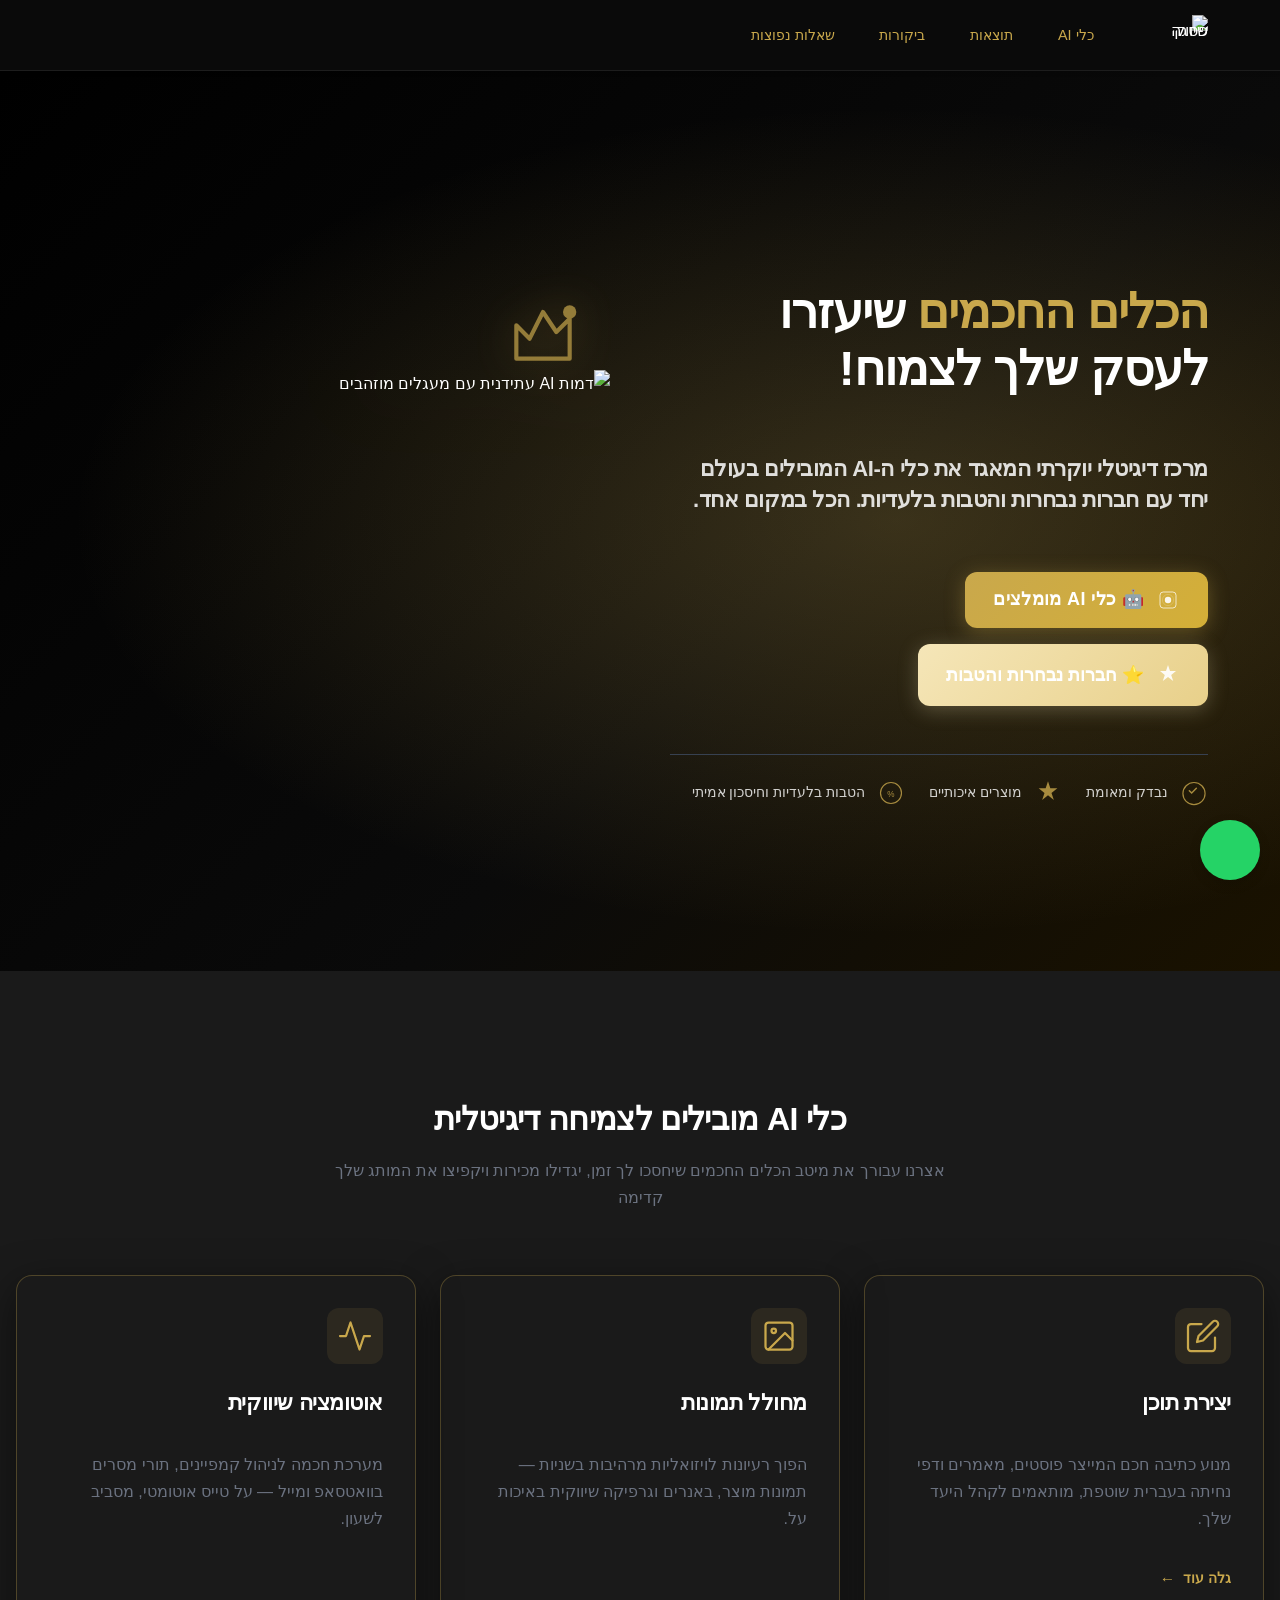
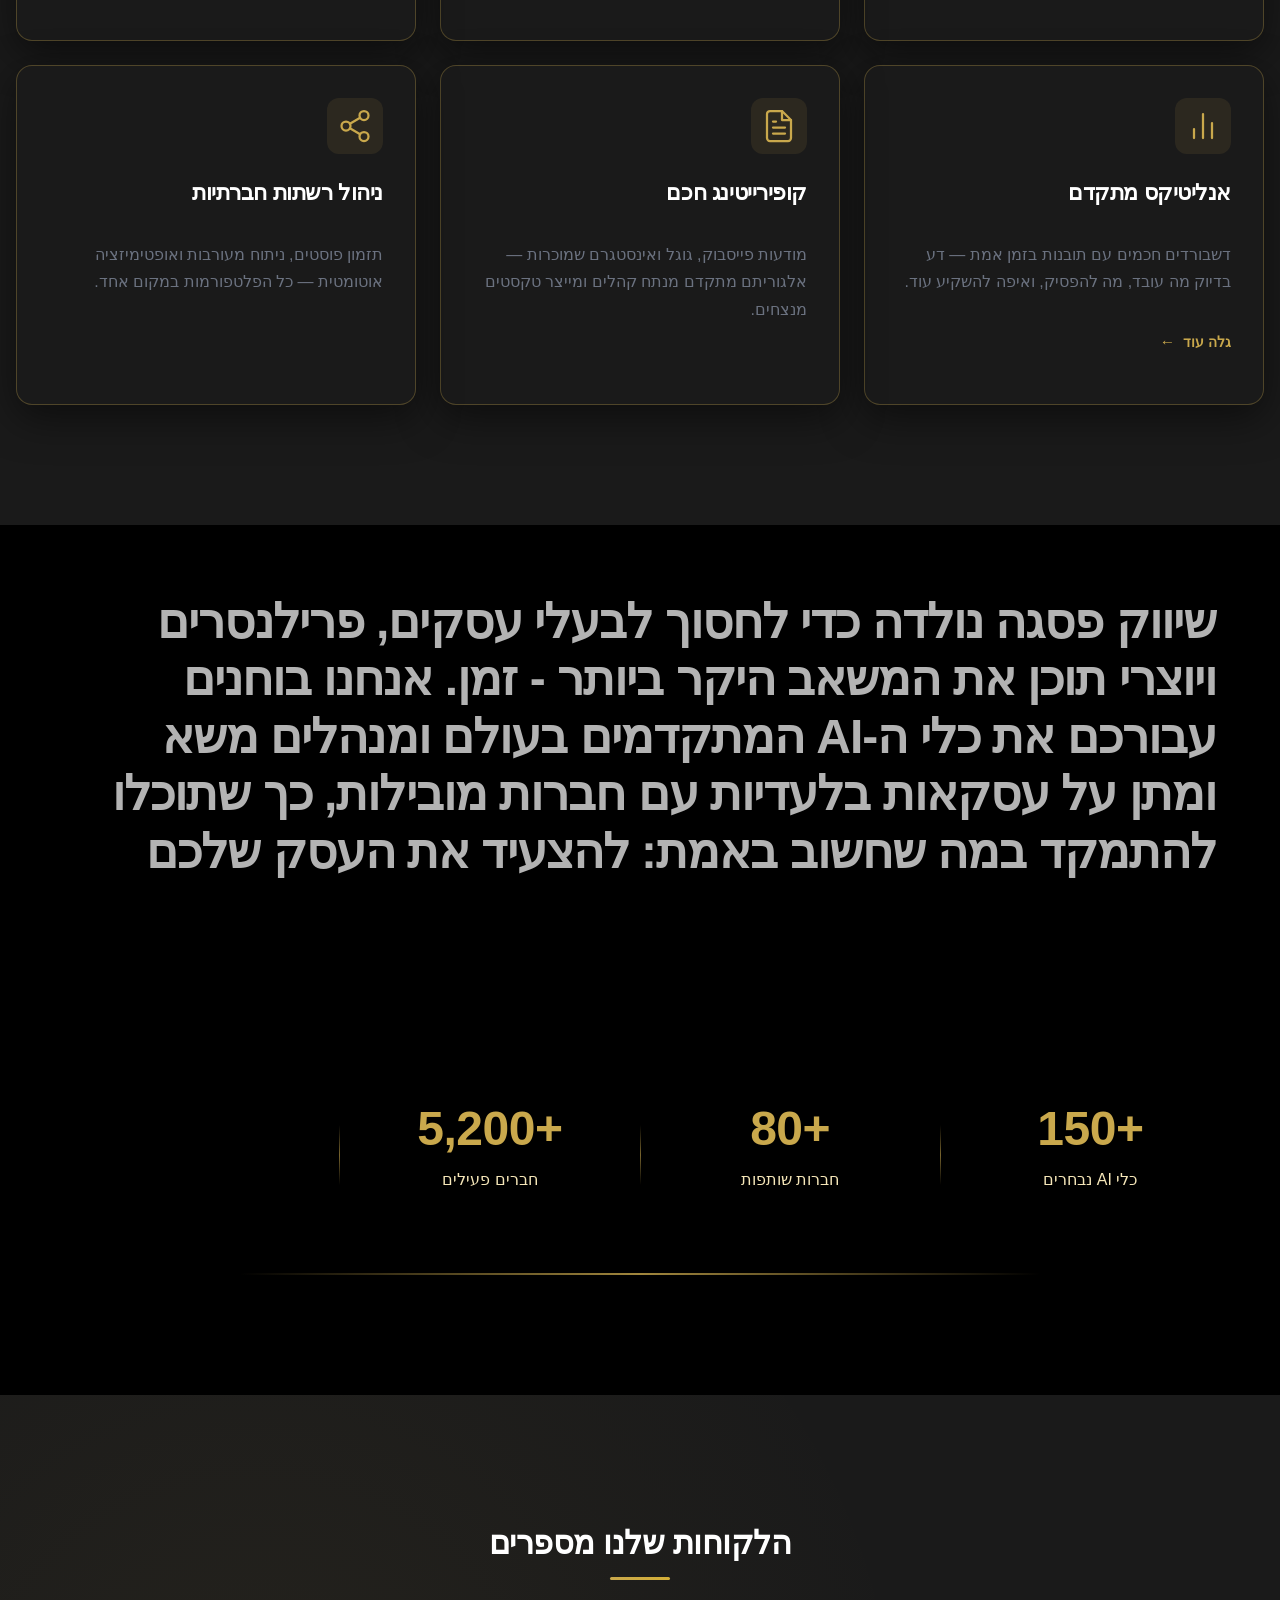
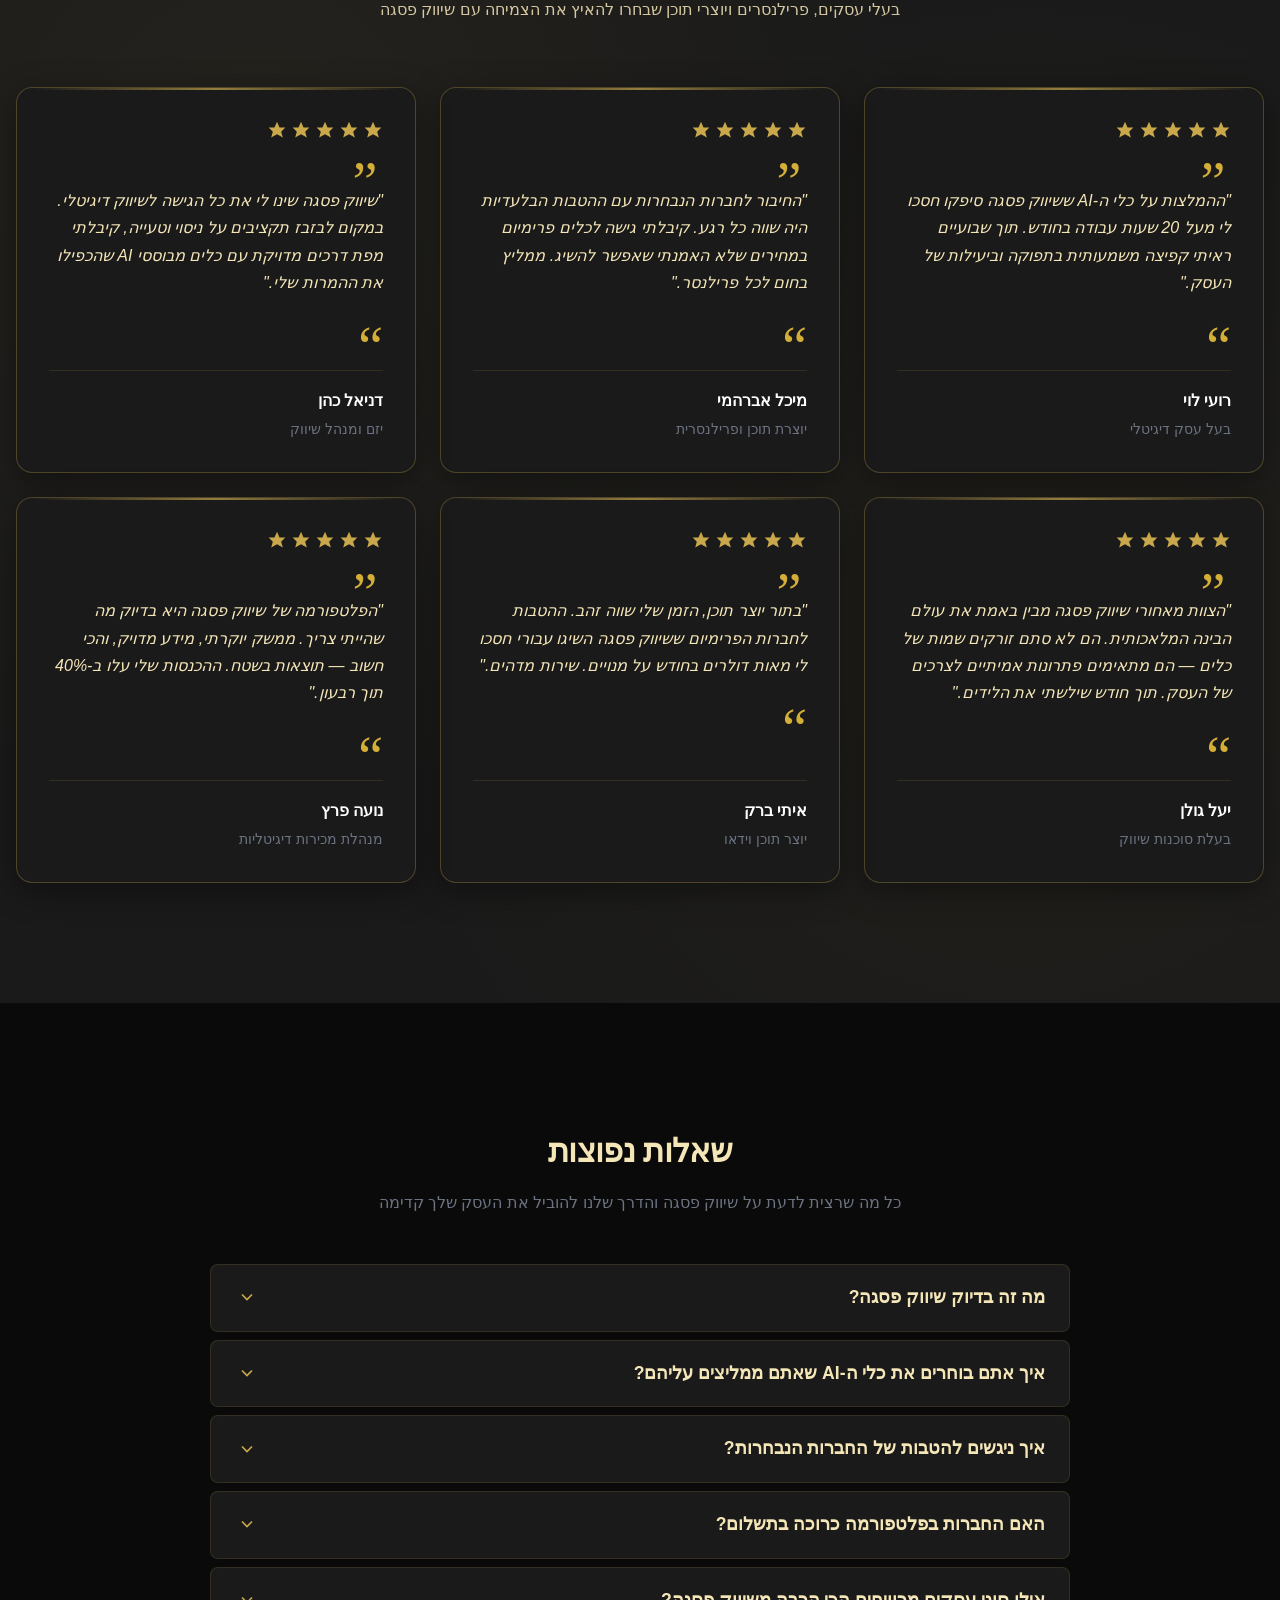
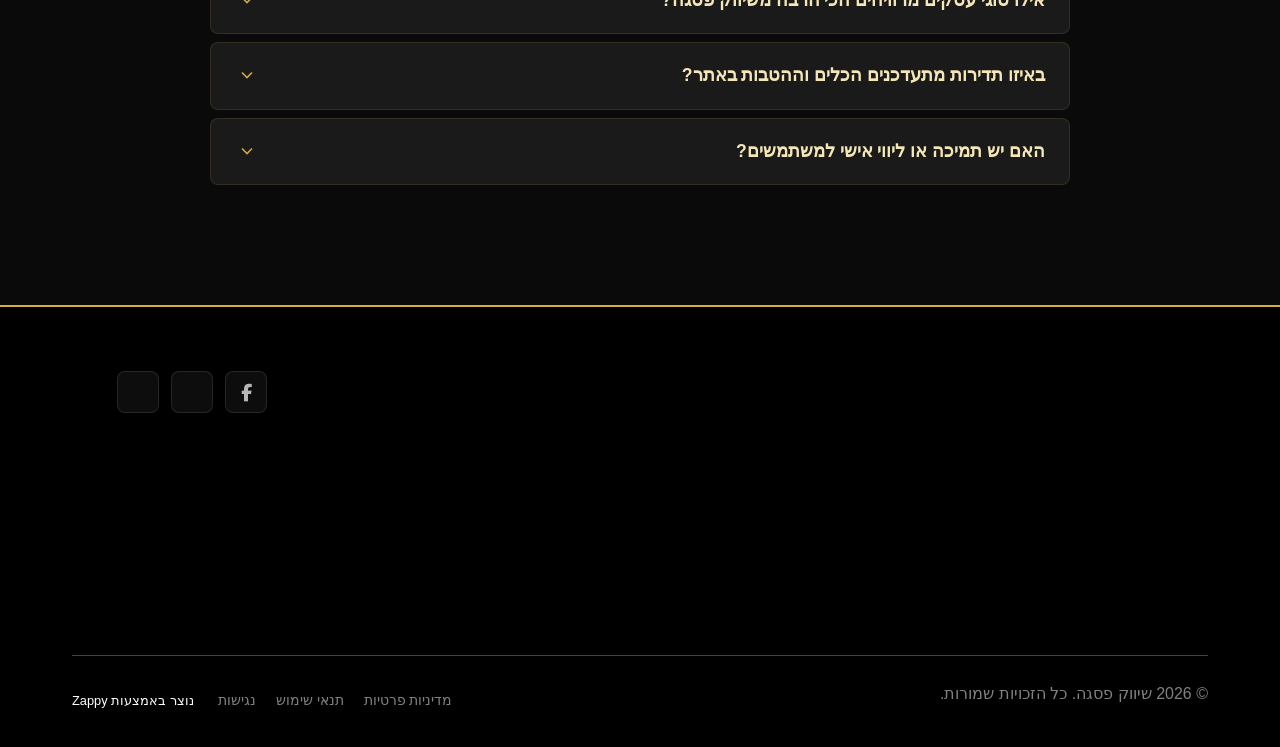
==== commit 6c1dc555: "Incremental sync: 1 page(s) — delete_element" ====
--- a/public/index.html
+++ b/public/index.html
@@ -1 +1 @@
-<!doctype html><html dir="rtl" lang="he"><head><meta charset="UTF-8"><meta content="width=device-width,initial-scale=1" name="viewport"><meta content="index, follow" name="robots"><title>קפיצת מדרגה דיגיטלית לעסק שלך — שיווק פסגה</title><meta content="גלו איך שיווק פסגה הופכת אתגרים דיגיטליים להזדמנויות יוקרתיות. כלים חכמים, מומחי שיווק דיגיטלי והטבות בלעדיות מחכים לכם. הצעד הראשון להצלחה מתחיל כאן." name="description"><meta content="שיווק דיגיטלי, digital marketing services, כלים דיגיטליים, digital marketing specialist, שיווק פסגה" name="keywords"><link href="/assets/favicon.ico" rel="icon" type="image/x-icon"><link href="/assets/favicon-16x16.png" rel="icon" type="image/png" sizes="16x16"><link href="/assets/favicon-32x32.png" rel="icon" type="image/png" sizes="32x32"><link href="/assets/favicon-48x48.png" rel="icon" type="image/png" sizes="48x48"><link href="/assets/favicon-192x192.png" rel="icon" type="image/png" sizes="192x192"><link href="/assets/favicon-512x512.png" rel="icon" type="image/png" sizes="512x512"><link href="/assets/apple-touch-icon.png" rel="apple-touch-icon"><script>!function(){"use strict";var t="cf34872c-4d24-41f1-a85f-ea0d63cca7e1",e="https://api.zappy5.com/api/analytics/track",a=18e5,n=2592e6,o=!0,i=!0,r=!0;var s=function(){var e="zappy_visitor_"+t,a=null;try{if(a=localStorage.getItem(e)){var o=JSON.parse(a),i=Date.now();if(i-o.created<n)return o.lastSeen=i,localStorage.setItem(e,JSON.stringify(o)),o.id}}catch(t){console.warn("Zappy Analytics: LocalStorage not available")}var r="zv_"+Date.now()+"_"+Math.random().toString(36).substr(2,9);try{localStorage.setItem(e,JSON.stringify({id:r,created:Date.now(),lastSeen:Date.now()}))}catch(t){}return r}(),c=function(){var e="zappy_session_"+t,n=null;try{if(n=sessionStorage.getItem(e)){var o=JSON.parse(n),i=Date.now();if(i-o.timestamp<a)return o.timestamp=i,sessionStorage.setItem(e,JSON.stringify(o)),o.id}}catch(t){console.warn("Zappy Analytics: SessionStorage not available")}var r="zs_"+Date.now()+"_"+Math.random().toString(36).substr(2,9);try{sessionStorage.setItem(e,JSON.stringify({id:r,timestamp:Date.now()}))}catch(t){}return r}();function l(a,n){n=n||{};var o={website_id:t,event_type:a,page_path:window.location.pathname,referrer:document.referrer||"direct",visitor_id:s,session_id:c,metadata:n};if(navigator.sendBeacon){var i=new Blob([JSON.stringify(o)],{type:"application/json"});navigator.sendBeacon(e,i)}else fetch(e,{method:"POST",headers:{"Content-Type":"application/json"},body:JSON.stringify(o),keepalive:!0}).catch(function(t){console.warn("Zappy Analytics: Failed to track event",t)})}o&&l("pageview",{title:document.title,url:window.location.href}),i&&document.addEventListener("click",function(t){var e=t.target;if("BUTTON"===e.tagName||e.closest("button")){var a="BUTTON"===e.tagName?e:e.closest("button");l("click",{element:"button",text:a.textContent.trim().substring(0,100),id:a.id||null,class:a.className||null})}else if("A"===e.tagName||e.closest("a")){var n="A"===e.tagName?e:e.closest("a");l("navigation",{element:"link",text:n.textContent.trim().substring(0,100),href:n.href,external:n.hostname!==window.location.hostname})}},!0),r&&document.addEventListener("submit",function(t){var e=t.target;l("form_submit",{form_id:e.id||null,form_name:e.name||null,form_action:e.action||null,form_method:e.method||"GET"})},!0);var d=Date.now();window.addEventListener("beforeunload",function(){l("page_unload",{time_on_page:Math.floor((Date.now()-d)/1e3),page_path:window.location.pathname})}),window.zappyAnalytics={track:l,getVisitorId:function(){return s},getSessionId:function(){return c}}}()</script><script>!function(){"use strict";if(!window.zappyFireMarketingEvent){var t={begin_checkout:"checkout_started",purchase:"checkout_complete",add_to_cart:"add_to_cart",view_product:"view_product"},e={whatsapp_click:{ga4:"contact",meta:"Contact",gtm:"whatsapp_click",ecom:!1},phone_click:{ga4:"contact",meta:"Contact",gtm:"phone_click",ecom:!1},contact_form_submitted:{ga4:"generate_lead",meta:"Lead",gtm:"contact_form_submitted",ecom:!1},checkout_started:{ga4:"begin_checkout",meta:"InitiateCheckout",gtm:"begin_checkout",ecom:!0},checkout_complete:{ga4:"purchase",meta:"Purchase",gtm:"purchase",ecom:!0},product_inquiry:{ga4:"generate_lead",meta:"Lead",gtm:"product_inquiry",ecom:!1},add_to_cart:{ga4:"add_to_cart",meta:"AddToCart",gtm:"add_to_cart",ecom:!0},view_product:{ga4:"view_item",meta:"ViewContent",gtm:"view_item",ecom:!0}};window.zappyFireMarketingEvent=function(r,o,u){try{u=u||{};var p=t[r]||r,d=e[p];if(!d)return;if((o=o||{}).pagePath||o.page_path||(o.pagePath=a()),"checkout_complete"===p){var l=String(o.orderId||o.order_id||o.transaction_id||"");if(l&&function(t){if(!t)return!1;try{return"1"===sessionStorage.getItem(i(t))}catch(t){return!1}}(l))return;l&&function(t){if(t)try{sessionStorage.setItem(i(t),"1")}catch(t){}}(l)}if(!u.skipFirstParty)try{window.zappyAnalytics&&"function"==typeof window.zappyAnalytics.track&&window.zappyAnalytics.track(p,o)}catch(t){}try{if(window.dataLayer=window.dataLayer||[],d.ecom){var _=c(p,o),m={};_.transaction_id&&(m.transaction_id=_.transaction_id),null!=_.value&&(m.value=_.value),_.currency&&(m.currency=_.currency),_.items&&(m.items=_.items),window.dataLayer.push({event:d.gtm,ecommerce:m}),"checkout_complete"!==p&&"checkout_started"!==p||window.dataLayer.push({event:p,ecommerce:m})}else{var s={event:d.gtm};for(var h in o)Object.prototype.hasOwnProperty.call(o,h)&&(s[h]=o[h]);window.dataLayer.push(s)}}catch(t){}try{"function"==typeof window.gtag&&window.gtag("event",d.ga4,c(p,o))}catch(t){}try{"function"==typeof window.fbq&&window.fbq("track",d.meta,function(t,e){for(var r=n(e=e||{}),a=parseFloat(null!=e.value?e.value:null!=e.total?e.total:0)||0,c=String(e.currency||"USD").toUpperCase(),i=[],o=0,u=0;u<r.length;u++)r[u].item_id&&i.push(r[u].item_id),o+=r[u].quantity||1;if("checkout_complete"===t)return{value:a,currency:c,content_ids:i.length?i:void 0,content_type:"product",num_items:o||void 0,order_id:String(e.order_id||e.orderId||e.transaction_id||e.orderNumber||"")||void 0};if("checkout_started"===t)return{value:a,currency:c,content_ids:i.length?i:void 0,content_type:"product",num_items:o||parseInt(null!=e.itemCount?e.itemCount:0,10)||void 0};if("add_to_cart"===t){var p=String(e.productId||e.product_id||i[0]||"");return{value:a||(r[0]?r[0].price*r[0].quantity:0),currency:c,content_ids:p?[p]:i.length?i:void 0,content_type:"product",content_name:e.productName||e.product_name||r[0]&&r[0].item_name,num_items:parseInt(null!=e.quantity?e.quantity:o||1,10)||1}}if("view_product"===t){var d=String(e.productId||e.product_id||i[0]||"");return{value:a||parseFloat(null!=e.price?e.price:0)||0,currency:c,content_ids:d?[d]:i.length?i:void 0,content_type:"product",content_name:e.productName||e.product_name||r[0]&&r[0].item_name}}return"whatsapp_click"===t||"phone_click"===t?{content_name:"whatsapp_click"===t?"WhatsApp":"Phone",content_category:"contact"}:"contact_form_submitted"===t||"product_inquiry"===t?{content_name:"product_inquiry"===t?"Product inquiry":"Contact form",content_category:e.productName||e.product_name||void 0}:e}(p,o))}catch(t){}}catch(t){}};var r=Object.create(null);document.addEventListener("click",function(t){try{var e=t.target;if(!e)return;var r=u(e,".whatsapp-float, a.whatsapp-float, [data-zappy-whatsapp]"),n=function(t){for(var e=t;e&&e!==document;){if("A"===e.tagName)return e;e=e.parentElement}return null}(e),c=n&&n.href||"";if(r||n&&function(t){if(!t)return!1;var e=String(t).toLowerCase();return-1!==e.indexOf("wa.me/")||-1!==e.indexOf("api.whatsapp.com")||-1!==e.indexOf("whatsapp.com/send")||0===e.indexOf("whatsapp:")}(c)){if(!o("wa:"+c)){var i=r?"float":"link";window.zappyFireMarketingEvent("whatsapp_click",{source:i,href:c||null,pagePath:a()})}return}var p=u(e,".phone-header-btn, .nav-phone-btn, .call-btn, [data-zappy-phone]"),d="";if(n&&n.href&&0===String(n.href).toLowerCase().indexOf("tel:")?d=n.href:p&&p.href&&0===String(p.href).toLowerCase().indexOf("tel:")&&(d=p.href),p||d){var l="";return d&&(l=String(d).replace(/^tel:/i,"").trim()),void(o("tel:"+(l||p&&p.id||"btn"))||window.zappyFireMarketingEvent("phone_click",{source:p?"button":"link",phone:l||null,href:d||null,pagePath:a()}))}}catch(t){}},!0)}function a(){try{if(window.ZAPPY_CONFIG&&window.ZAPPY_CONFIG.currentPagePath)return window.ZAPPY_CONFIG.currentPagePath}catch(t){}try{return window.location.pathname||"/"}catch(t){return"/"}}function n(t){var e=(t=t||{}).items||t.cartItems||t.cart_items||t.lineItems||[];Array.isArray(e)||(e=[]);for(var r=[],a=0;a<e.length;a++){var n=e[a];if(n&&"object"==typeof n){var c=String(n.item_id||n.productId||n.product_id||n.id||"").trim(),i=String(n.item_name||n.productName||n.product_name||n.name||"").trim(),o=parseFloat(null!=n.price?n.price:null!=n.unitPrice?n.unitPrice:0)||0,u=Math.max(1,parseInt(null!=n.quantity?n.quantity:null!=n.qty?n.qty:1,10)||1);(c||i)&&r.push({item_id:c||i,item_name:i||c,price:o,quantity:u})}}return r}function c(t,e){var r=n(e=e||{}),c=parseFloat(null!=e.value?e.value:null!=e.total?e.total:0)||0,i=String(e.currency||"USD").toUpperCase();if("checkout_complete"===t)return{transaction_id:String(e.transaction_id||e.orderId||e.order_id||e.orderNumber||"")||void 0,value:c,currency:i,items:r};if("checkout_started"===t)return{value:c,currency:i,items:r};if("add_to_cart"===t){var o=r.length?r:[{item_id:String(e.productId||e.product_id||""),item_name:String(e.productName||e.product_name||""),price:parseFloat(null!=e.value?e.value:null!=e.price?e.price:0)||0,quantity:parseInt(null!=e.quantity?e.quantity:1,10)||1}].filter(function(t){return t.item_id||t.item_name});return{value:c||(o[0]?o[0].price*o[0].quantity:0),currency:i,items:o}}if("view_product"===t){var u=r.length?r:[{item_id:String(e.productId||e.product_id||""),item_name:String(e.productName||e.product_name||""),price:parseFloat(null!=e.price?e.price:null!=e.value?e.value:0)||0,quantity:1}].filter(function(t){return t.item_id||t.item_name});return{currency:i,value:c||(u[0]?u[0].price:0),items:u}}return"whatsapp_click"===t||"phone_click"===t?{method:"whatsapp_click"===t?"whatsapp":"phone",page_path:e.pagePath||a()}:"contact_form_submitted"===t||"product_inquiry"===t?{page_path:e.pagePath||a()}:e}function i(t){return"zappy_purchase_fired_"+String(t||"")}function o(t){var e=Date.now();return!!(r[t]&&e-r[t]<800)||(r[t]=e,!1)}function u(t,e){return t&&t.closest?t.closest(e):null}}()</script><meta content="קפיצת מדרגה דיגיטלית לעסק שלך — שיווק פסגה" property="og:title"><meta content="גלו איך שיווק פסגה הופכת אתגרים דיגיטליים להזדמנויות יוקרתיות. כלים חכמים, מומחי שיווק דיגיטלי והטבות בלעדיות מחכים לכם. הצעד הראשון להצלחה מתחיל כאן." property="og:description"><meta content="summary_large_image" name="twitter:card"><meta content="קפיצת מדרגה דיגיטלית לעסק שלך — שיווק פסגה" name="twitter:title"><meta content="גלו איך שיווק פסגה הופכת אתגרים דיגיטליים להזדמנויות יוקרתיות. כלים חכמים, מומחי שיווק דיגיטלי והטבות בלעדיות מחכים לכם. הצעד הראשון להצלחה מתחיל כאן." name="twitter:description"><script type="application/ld+json">{"@context":"https://schema.org","@graph":[{"@type":"LocalBusiness","@id":"https://peakmarketing.zappy5.app#organization","name":"שיווק פסגה","url":"https://peakmarketing.zappy5.app","description":"Shiuk Pisga (Peak Marketing) is a premium digital marketing hub targeting business owners, freelancers, and content creators. The brand positions itself at the intersection of luxury and technology, curating top AI tools and exclusive partner companies with special benefits. The visual identity is sleek and authoritative — black, gold, and cream — evoking prestige and innovation. The landing page is designed for clarity and conversion, with two prominent CTAs guiding visitors to either AI tool recommendations or exclusive company deals.","address":{"@type":"PostalAddress","streetAddress":"ישראל, ישראל"},"contactPoint":[{"@type":"ContactPoint","contactType":"customer service","email":"mmaa564398@gmail.com","telephone":"+972552654661"}]},{"@type":"WebSite","@id":"https://peakmarketing.zappy5.app#website","url":"https://peakmarketing.zappy5.app","name":"שיווק פסגה","publisher":{"@id":"https://peakmarketing.zappy5.app#organization"}}]}</script><style id="zappy-critical-above-fold-css">html{box-sizing:border-box;-webkit-text-size-adjust:100%}*,::after,::before{box-sizing:inherit}body{margin:0;min-width:320px;overflow-x:clip}img,svg,video{max-width:100%;height:auto}main{display:block}.container{width:min(100% - 32px,1200px);margin-inline:auto}.navbar,header .navbar,header[role=banner],nav.navbar{position:relative;z-index:1000;width:100%}.nav-container,.navbar .container{display:flex;align-items:center;justify-content:space-between;min-height:64px}.logo,.logo-link img{display:block;width:35px;height:35px;object-fit:contain}#navMenu,.nav-menu{list-style:none;margin:0;padding:0}#navMenu a,.nav-menu a,.navbar .nav-links a,.navbar a{color:inherit;text-decoration:none}#navMenu .sub-menu,.nav-menu .sub-menu,.navbar .sub-menu{display:none}.fa,.fa-brands,.fa-regular,.fa-solid,.fab,.far,.fas{display:inline-block;min-width:1em;text-align:center}html:not(#zappy-noop) .navbar:has(.nav-ecommerce-icons)>.phone-header-btn,html:not(#zappy-noop)[data-zappy-site-type=ecommerce] .phone-header-btn{display:none!important;visibility:hidden!important;width:0!important;height:0!important;pointer-events:none!important}.zappy-preview-empty-store-cta{display:none!important;visibility:hidden!important;height:0!important;max-height:0!important;overflow:hidden!important;margin:0!important;padding:0!important;border:0!important;box-shadow:none!important}.zappy-catalog-menu{background:var(--surface-color,var(--surface,linear-gradient(135deg,#f8f9fa 0,#fff 100%)));border-bottom:1px solid var(--border-color,#e5e7eb);padding:0;position:sticky;top:0;z-index:90}.zappy-catalog-menu.rtl,.zappy-catalog-menu[dir=rtl]{direction:rtl}.zappy-catalog-menu.ltr,.zappy-catalog-menu[dir=ltr]{direction:ltr}.catalog-menu-container{max-width:1440px;margin:0 auto;display:flex;align-items:center;gap:8px;padding:10px 24px;overflow:visible}.catalog-menu-categories,.catalog-menu-list{display:flex;align-items:center;gap:4px;flex-wrap:wrap;margin:0;padding:0;list-style:none}.catalog-menu-item{display:inline-flex;align-items:center;padding:8px 16px;font-size:14px;font-weight:500;color:var(--text-color,var(--text,#374151));text-decoration:none;border-radius:20px;white-space:nowrap}.catalog-menu-all{background:var(--primary-color,var(--primary,#111));color:var(--text-light,#fff)!important}.catalog-menu-parent{position:relative;display:inline-flex;align-items:center}.catalog-menu-trigger{display:inline-flex;align-items:center;gap:6px}.catalog-menu-chevron{flex-shrink:0}.catalog-menu-parent>.sub-menu{display:none!important;visibility:hidden!important;opacity:0!important;pointer-events:none!important}.hero-section,.index-hero-section,section[class*=hero]{position:relative;overflow:hidden}.hero-section,.index-hero-section{min-height:560px}section[data-hero-type*=fullscreen]{min-height:100vh}.hero-bg-image,.hero-bg-wrapper,section[class*=hero] [class*=hero-bg]{position:absolute;inset:0;width:100%;height:100%}.hero-bg-image img,.hero-bg-wrapper img,section[class*=hero] [data-hero-bg],section[class*=hero] img[data-hero-background=true]{width:100%!important;height:100%!important;object-fit:cover!important;display:block}.hero-content,section[class*=hero] .container{position:relative;z-index:2}@media(max-width:768px){:root{--header-height:72px;--total-header-height:72px;--zappy-mobile-menu-top:72px}html[data-zappy-site-type=ecommerce] body{padding-top:var(--total-header-height,72px)}html[data-zappy-site-type=ecommerce] body>.navbar:not(.zappy-catalog-menu),html[data-zappy-site-type=ecommerce] body>nav.navbar{position:fixed!important;top:0;left:0;right:0;z-index:100000;width:100%;margin-bottom:0}.zappy-catalog-menu{position:fixed;top:var(--header-height,72px);left:0;right:0;z-index:99999}.nav-container,.navbar .container{min-height:60px}#navMenu,.nav-menu{max-width:100vw;overflow-x:hidden}.hero-section,.index-hero-section,section[class*=hero],section[data-hero-type*=fullscreen]{min-height:100svh}.hero-bg-image,.hero-bg-wrapper,.hero-scrim{min-height:100svh}}:root{--nav-bg:#0a0a0a}.navbar{background-color:#0a0a0a!important}/* ZAPPY_ANNOUNCEMENT_HEADER_OFFSET_CSS_V3 */ :root{--zappy-header-stack-height:calc(var(--zappy-announcement-height, 40px) + var(--header-height, 72px))}body:has(.zappy-announcement-bar) .navbar:not(.zappy-catalog-menu):not(.mobile-search-panel),body:has(.zappy-announcement-bar) header.navbar,body:has(.zappy-announcement-bar) nav.navbar:not(.zappy-catalog-menu){top:var(--zappy-announcement-height,40px)!important}[data-zappy-content-align]{display:flex!important;flex-direction:column!important}[data-zappy-content-align^=top-]{justify-content:flex-start!important}[data-zappy-content-align^=center-],[data-zappy-content-align^=lower-],[data-zappy-content-align^=upper-]{justify-content:center!important}[data-zappy-content-align^=bottom-]{justify-content:flex-end!important}[data-zappy-content-align$="-left"],[data-zappy-content-align$="-mid-left"]{align-items:flex-start!important;text-align:start!important}[data-zappy-content-align$="-center"]{align-items:center!important;text-align:center!important}[data-zappy-content-align$="-mid-right"],[data-zappy-content-align$="-right"]{align-items:flex-end!important;text-align:end!important}[data-zappy-content-align] [data-zappy-align-target]{margin-left:auto;margin-right:auto}[data-zappy-content-align$="-center"] [data-zappy-align-target],[data-zappy-content-align$="-center"] [data-zappy-align-target]>*{text-align:center!important}</style><link href="/styles.css" rel="stylesheet"><script>window.ZAPPY_WEBSITE_ID="cf34872c-4d24-41f1-a85f-ea0d63cca7e1",window.ZAPPY_API_BASE="https://api.zappy5.com"</script><style id="zappy-dropdown-submenu-styles">#navMenu li:has(.sub-menu),.nav-menu li:has(.sub-menu),.navbar li:has(.sub-menu),nav li:has(.sub-menu){position:relative}#navMenu .sub-menu,.nav-menu .sub-menu,.navbar .sub-menu,nav .sub-menu{display:block!important;position:absolute!important;top:100%;left:0;min-width:220px;border-radius:8px;box-shadow:0 8px 25px rgba(0,0,0,.15);padding:8px 0;opacity:0;visibility:hidden;transform:translateY(10px);transition:all .3s ease;z-index:1000;list-style:none;pointer-events:none}#navMenu li:hover>.sub-menu,.nav-menu li:hover>.sub-menu,.navbar li:hover>.sub-menu,nav li:hover>.sub-menu{opacity:1!important;visibility:visible!important;transform:translateY(0)!important;pointer-events:auto!important}.sub-menu li{list-style:none;margin:0;padding:0}.sub-menu a{display:block!important;padding:10px 16px!important;color:var(--text-dark,#333)!important;font-weight:500;text-decoration:none;white-space:nowrap;transition:background-color .2s}.sub-menu .zappy-nav-child>a{padding-left:28px!important;font-size:.9em!important;opacity:.85!important}[dir=rtl] .sub-menu .zappy-nav-child>a,html[lang=ar] .sub-menu .zappy-nav-child>a,html[lang=he] .sub-menu .zappy-nav-child>a{padding-left:10px!important;padding-right:28px!important}.sub-menu .zappy-nav-parent>a{font-weight:600!important}.sub-menu a:hover{background-color:#f5f5f5}[dir=rtl] .nav-menu .sub-menu,[dir=rtl] .navbar .sub-menu,[dir=rtl] nav .sub-menu,html[lang=ar] .nav-menu .sub-menu,html[lang=ar] .navbar .sub-menu,html[lang=ar] nav .sub-menu,html[lang=he] .nav-menu .sub-menu,html[lang=he] .navbar .sub-menu,html[lang=he] nav .sub-menu{left:auto!important;right:0!important}.sub-menu:empty,.sub-menu:not(:has(li)):not(:has(> a)),.sub-menu:not(:has(li:not(.zappy-hidden-menu-item))):not(:has(> a)){display:none!important;opacity:0!important;visibility:hidden!important;pointer-events:none!important}li:has(.menu-group-title):hover>.sub-menu{opacity:1!important;visibility:visible!important;transform:translateY(0)!important;pointer-events:auto!important}#navMenu>li>.menu-group-title,.nav-menu>li>.menu-group-title{display:inline-block;padding:.5rem 1rem;cursor:default;user-select:none}@media (max-width:768px){#navMenu .sub-menu,.nav-menu .sub-menu,.navbar .sub-menu,nav .sub-menu{position:static!important;transform:none!important;box-shadow:none!important;background:0 0!important;max-height:0;overflow:hidden;opacity:0;visibility:hidden;transition:max-height .3s ease,opacity .3s ease;padding:0!important;border-radius:0!important}#navMenu .sub-menu.mobile-expanded,.nav-menu .sub-menu.mobile-expanded,.navbar .sub-menu.mobile-expanded{max-height:none!important;overflow-y:visible!important;opacity:1!important;visibility:visible!important;padding:8px 0 8px 16px!important}[dir=rtl] .sub-menu.mobile-expanded,html[lang=he] .sub-menu.mobile-expanded{padding:8px 16px 8px 0!important}#navMenu li:hover>.sub-menu,.nav-menu li:hover>.sub-menu,.navbar li:hover>.sub-menu,nav li:hover>.sub-menu{opacity:0;visibility:hidden;pointer-events:none}#navMenu li>.sub-menu.mobile-expanded,.nav-menu li>.sub-menu.mobile-expanded,.navbar li>.sub-menu.mobile-expanded,nav li>.sub-menu.mobile-expanded{opacity:1!important;visibility:visible!important;pointer-events:auto!important}#navMenu li:has(.sub-menu),.nav-menu li:has(.sub-menu),.navbar li:has(.sub-menu),nav li:has(.sub-menu){display:flex!important;flex-wrap:wrap!important;align-items:center!important;position:relative!important;min-height:44px!important}#navMenu li:has(.sub-menu)>a,.nav-menu li:has(.sub-menu)>a,.navbar li:has(.sub-menu)>a,nav li:has(.sub-menu)>a{flex:1!important;min-width:0!important}#navMenu li:has(.sub-menu)>.menu-group-title,.nav-menu li:has(.sub-menu)>.menu-group-title,.navbar li:has(.sub-menu)>.menu-group-title,nav li:has(.sub-menu)>.menu-group-title{flex:1!important;min-width:0!important;display:flex!important;align-items:center!important;padding:12px 16px!important;min-height:44px!important;line-height:1.4!important;font-weight:600!important;box-sizing:border-box!important}#navMenu li:has(.sub-menu)>.sub-menu,.nav-menu li:has(.sub-menu)>.sub-menu,.navbar li:has(.sub-menu)>.sub-menu,nav li:has(.sub-menu)>.sub-menu{flex-basis:100%!important;width:100%!important}#navMenu li:has(.sub-menu)>a [class*=arrow],#navMenu li:has(.sub-menu)>a [class*=chevron],.nav-menu li:has(.sub-menu)>a .fa-angle-down,.nav-menu li:has(.sub-menu)>a .fa-chevron-down,.nav-menu li:has(.sub-menu)>a [class*=arrow],.nav-menu li:has(.sub-menu)>a [class*=chevron],nav li:has(.sub-menu)>a [class*=arrow],nav li:has(.sub-menu)>a [class*=chevron]{display:none!important;visibility:hidden!important}.mobile-submenu-toggle{display:flex!important;align-items:center!important;justify-content:center!important;width:44px!important;height:auto!important;background:0 0!important;border:none!important;cursor:pointer!important;color:var(--text-light)!important;position:static!important;flex-shrink:0!important;align-self:stretch!important;z-index:2!important;padding:0!important;margin:0!important}.mobile-submenu-toggle::after{content:''!important;width:0!important;height:0!important;border-left:6px solid transparent!important;border-right:6px solid transparent!important;border-top:7px solid currentColor!important;transition:transform .3s ease!important}.mobile-submenu-toggle.expanded::after{transform:rotate(180deg)!important}.sub-menu a{padding:10px 0!important;display:block!important;color:var(--text-light)!important;white-space:normal!important}.sub-menu .zappy-nav-child>a{padding-left:28px!important;font-size:.9em!important;opacity:.85!important}[dir=rtl] .sub-menu .zappy-nav-child>a,html[lang=ar] .sub-menu .zappy-nav-child>a,html[lang=he] .sub-menu .zappy-nav-child>a{padding-left:0!important;padding-right:28px!important}.sub-menu .zappy-nav-parent>a{font-weight:600!important}#navMenu.active,.nav-menu.active{max-width:100vw!important;overflow-x:hidden!important;box-sizing:border-box!important}.navbar .sub-menu li a,.zappy-products-dropdown .sub-menu a,nav.navbar .sub-menu li a{color:var(--text-light)!important}}@media (min-width:769px){.mobile-submenu-toggle{display:none!important}}</style><style data-zappy-image-carousel-css="true">[data-zappy-image-carousel]{position:relative;overflow:hidden}.zappy-carousel-hero[data-zappy-image-carousel]{position:absolute;inset:0;z-index:0}[data-zappy-image-carousel]>.zappy-carousel-slide{position:absolute;inset:0;opacity:0;transition:opacity 1s ease-in-out;pointer-events:none;z-index:0}[data-zappy-image-carousel]>.zappy-carousel-slide.is-active{opacity:1;pointer-events:auto;z-index:1}[data-zappy-image-carousel]>.zappy-carousel-slide img{width:100%!important;height:100%!important;object-fit:cover!important;display:block!important;max-width:none!important;max-height:none!important;margin:0!important}[data-zappy-image-carousel]>.zappy-carousel-slide img:not([data-zappy-carousel-image-ready=true]){opacity:0!important}[data-zappy-image-carousel]>.zappy-carousel-slide img[data-zappy-carousel-image-ready=true]{opacity:1!important;transition:opacity .15s ease}@media(scripting:none){[data-zappy-image-carousel]>.zappy-carousel-slide img{opacity:1!important}}.zappy-carousel-hero[data-zappy-image-carousel]>.zappy-carousel-slide img{position:absolute!important;top:0!important;left:0!important}[data-zappy-image-carousel] .zappy-carousel-slide-link{position:absolute;inset:0;display:block;z-index:2;background:0 0}.zappy-hero-link-overlay{position:absolute;inset:0;display:block;z-index:1;background:0 0}body.zappy-edit-mode .zappy-hero-link-overlay,body.zappy-edit-mode [data-zappy-image-carousel] .zappy-carousel-slide-link,body.zappy-image-edit-mode .zappy-hero-link-overlay,body.zappy-image-edit-mode [data-zappy-image-carousel] .zappy-carousel-slide-link{pointer-events:none!important}</style><style id="zappy-widget-visibility">html[dir=rtl] .whatsapp-float{right:20px!important;left:auto!important}html:not([dir]) .whatsapp-float,html[dir=ltr] .whatsapp-float{left:20px!important;right:auto!important}html[dir=rtl] #mic-access-tool-general-button,html[dir=rtl] #mic-init-access-tool #mic-access-tool-general-button,html[dir=rtl] #mic-init-access-tool .mic-access-tool-general-button,html[dir=rtl] ._access-icon,html[dir=rtl] .mic-access-tool-general-button{left:20px!important;right:auto!important}html:not([dir]) #mic-access-tool-general-button,html:not([dir]) #mic-init-access-tool #mic-access-tool-general-button,html:not([dir]) #mic-init-access-tool .mic-access-tool-general-button,html:not([dir]) ._access-icon,html:not([dir]) .mic-access-tool-general-button,html[dir=ltr] #mic-access-tool-general-button,html[dir=ltr] #mic-init-access-tool #mic-access-tool-general-button,html[dir=ltr] #mic-init-access-tool .mic-access-tool-general-button,html[dir=ltr] ._access-icon,html[dir=ltr] .mic-access-tool-general-button{right:20px!important;left:auto!important}@media (max-width:768px){.whatsapp-float{display:flex!important}}@media (min-width:769px){.whatsapp-float{display:flex!important}}@media (max-width:768px){#mic-access-tool-general-button,#mic-init-access-tool #mic-access-tool-general-button,#mic-init-access-tool .mic-access-tool-general-button,._access-icon,.mic-access-tool-general-button{display:flex!important;visibility:visible!important;opacity:1!important;pointer-events:auto!important}#mic-access-tool-box.opened-mic-access-tool,#mic-init-access-tool #mic-access-tool-box.opened-mic-access-tool,.mic-access-tool-box.opened-mic-access-tool{visibility:visible!important;opacity:1!important;pointer-events:auto!important}}@media (min-width:769px){#mic-access-tool-general-button,#mic-init-access-tool #mic-access-tool-general-button,#mic-init-access-tool .mic-access-tool-general-button,._access-icon,.mic-access-tool-general-button{display:flex!important;visibility:visible!important;opacity:1!important;pointer-events:auto!important}#mic-access-tool-box.opened-mic-access-tool,#mic-init-access-tool #mic-access-tool-box.opened-mic-access-tool,.mic-access-tool-box.opened-mic-access-tool{visibility:visible!important;opacity:1!important;pointer-events:auto!important}}</style></head><body><meta charset="UTF-8"><meta content="width=device-width,initial-scale=1" name="viewport"><title>קפיצת מדרגה דיגיטלית לעסק שלך — שיווק פסגה</title><meta content="גלו איך שיווק פסגה הופכת אתגרים דיגיטליים להזדמנויות יוקרתיות. כלים חכמים, מומחי שיווק דיגיטלי והטבות בלעדיות מחכים לכם. הצעד הראשון להצלחה מתחיל כאן." name="description"><meta content="שיווק דיגיטלי, digital marketing services, כלים דיגיטליים, digital marketing specialist, שיווק פסגה" name="keywords"><meta content="index, follow" name="robots"><meta content="קפיצת מדרגה דיגיטלית לעסק שלך — שיווק פסגה" property="og:title"><meta content="גלו איך שיווק פסגה הופכת אתגרים דיגיטליים להזדמנויות יוקרתיות. כלים חכמים, מומחי שיווק דיגיטלי והטבות בלעדיות מחכים לכם. הצעד הראשון להצלחה מתחיל כאן." property="og:description"><meta content="website" property="og:type"><meta content="he_IL" property="og:locale"><meta content="summary_large_image" name="twitter:card"><meta content="קפיצת מדרגה דיגיטלית לעסק שלך — שיווק פסגה" name="twitter:title"><meta content="גלו איך שיווק פסגה הופכת אתגרים דיגיטליים להזדמנויות יוקרתיות. כלים חכמים, מומחי שיווק דיגיטלי והטבות בלעדיות מחכים לכם. הצעד הראשון להצלחה מתחיל כאן." name="twitter:description"><link href="https://fonts.googleapis.com/css2?family=Heebo:wght@400;500;600;700&amp;display=swap" rel="stylesheet"><link href="https://fonts.googleapis.com" rel="preconnect"><link href="https://fonts.gstatic.com" rel="preconnect" crossorigin=""><style>.skip-link{position:absolute;top:0;left:0;transform:translateY(-200%);padding:12px 18px;background:var(--bg-dark,#1a1a1a);color:var(--text-light,#fff);font-weight:600;border-radius:0 0 8px 0;z-index:10000}.skip-link:focus{transform:none;outline:2px solid var(--ring,#fff);outline-offset:2px}:focus-visible{outline:2px solid var(--ring,currentColor);outline-offset:3px}</style><link href="/assets/favicon.ico" rel="icon" type="image/x-icon"><link href="/assets/favicon-16x16.png" rel="icon" type="image/png" sizes="16x16"><link href="/assets/favicon-32x32.png" rel="icon" type="image/png" sizes="32x32"><link href="/assets/favicon-48x48.png" rel="icon" type="image/png" sizes="48x48"><link href="/assets/favicon-192x192.png" rel="icon" type="image/png" sizes="192x192"><link href="/assets/favicon-512x512.png" rel="icon" type="image/png" sizes="512x512"><link href="/assets/apple-touch-icon.png" rel="apple-touch-icon"><link href="https://cdn.jsdelivr.net/npm/vanilla-cookieconsent@3/dist/cookieconsent.css" rel="stylesheet"><a href="#main" class="skip-link">דלג לתוכן הראשי</a><nav class="navbar" dir="rtl"><button class="mobile-toggle" aria-label="Menu" id="mobileToggle"><svg viewBox="0 0 24 24" height="24" width="24" fill="none" class="hamburger-icon" style="display:block !important"><path d="M3 12h18M3 6h18M3 18h18" stroke="currentColor" stroke-width="2" stroke-linecap="round"></path></svg> <svg viewBox="0 0 24 24" height="24" width="24" fill="none" class="close-icon" style="display:none !important"><path d="M18 6L6 18M6 6l12 12" stroke="currentColor" stroke-width="2" stroke-linecap="round"></path></svg></button> <button class="phone-header-btn" aria-label="Call" data-phone="+972552654661"><svg viewBox="0 0 24 24" height="20" width="20" fill="currentColor"><path d="M22 16.92v3a2 2 0 0 1-2.18 2 19.79 19.79 0 0 1-8.63-3.07 19.5 19.5 0 0 1-6-6 19.79 19.79 0 0 1-3.07-8.67A2 2 0 0 1 4.11 2h3a2 2 0 0 1 2 1.72 12.84 12.84 0 0 0 .7 2.81 2 2 0 0 1-.45 2.11L8.09 9.91a16 16 0 0 0 6 6l1.27-1.27a2 2 0 0 1 2.11-.45 12.84 12.84 0 0 0 2.81.7A2 2 0 0 1 22 16.92z"></path></svg></button><div class="nav-container"><div class="nav-right-group"><div class="nav-brand"><a href="/" class="logo-link"><img alt="שיווק פסגה" decoding="async" height="35" src="/assets/site-image-image-1.webp" width="35" class="logo"></a></div><ul class="nav-menu" id="navMenu"><li><a href="#features">כלי AI</a></li><li><a href="#stats">תוצאות</a></li><li><a href="#testimonials">ביקורות</a></li><li><a href="#faq">שאלות נפוצות</a></li></ul></div><div class="nav-cta-container"></div></div></nav><script>window.addEventListener("load",function(){const e=document.querySelector(".navbar, nav, header");if(!e)return void console.log("[Navbar] Navbar element not found");let t=document.getElementById("mobileToggle")||document.querySelector(".mobile-toggle")||document.querySelector(".hamburger")||document.querySelector(".hamburger-menu")||document.querySelector(".menu-toggle")||document.querySelector(".burger-menu")||document.querySelector('[aria-label="Menu"]')||document.querySelector('[aria-label="תפריט"]');const o=document.querySelector(".phone-header-btn"),n=window.getComputedStyle(e);let r=n.backgroundColor;if(console.log("[Navbar] Initial navbar background:",r),"transparent"===r||"rgba(0, 0, 0, 0)"===r||r.startsWith("rgba")&&r.includes(", 0)")){const e=n.backgroundImage;if(e&&"none"!==e)console.log("[Navbar] Navbar has background image/gradient, using dark text"),r="rgb(240, 240, 240)";else{const e=window.getComputedStyle(document.body).backgroundColor;console.log("[Navbar] Navbar transparent, using body background:",e),r=e}}const a=r.match(/\d+/g);if(a&&a.length>=3){const e=(.299*parseInt(a[0])+.587*parseInt(a[1])+.114*parseInt(a[2]))/255;console.log("[Navbar] Mobile button colors preserved from Claude CSS (luminance:",e.toFixed(2)+")");const n=document.createElement("style");n.id="zappy-mobile-nav-fix";document.documentElement.lang;document.documentElement.dir,n.textContent='\n        /* Hide mobile buttons on desktop, show only on mobile */\n        @media (min-width: 769px) {\n          .mobile-toggle,\n          .phone-header-btn {\n            display: none !important;\n          }\n        }\n        \n        /* Show and position mobile buttons correctly on mobile */\n        @media (max-width: 768px) {\n          .navbar,\n          nav.navbar {\n            min-height: 70px !important;\n          }\n\n          .mobile-toggle,\n          .phone-header-btn {\n            position: absolute !important;\n            top: 0 !important;\n            bottom: 0 !important;\n            margin-top: auto !important;\n            margin-bottom: auto !important;\n            transform: none !important;\n            z-index: 1001 !important;\n            display: flex !important;\n            align-items: center !important;\n            justify-content: center !important;\n            width: 36px !important;\n            height: 36px !important;\n            border-radius: 50% !important;\n            border: none !important;\n            cursor: pointer !important;\n            padding: 6px !important;\n            background: none !important;\n            color: var(--nav-text, var(--text-light)) !important;\n            touch-action: manipulation !important;\n            -webkit-tap-highlight-color: transparent !important;\n          }\n\n          html[data-zappy-site-type="ecommerce"] .phone-header-btn,\n          body[data-zappy-site-type="ecommerce"] .phone-header-btn,\n          html[data-zappy-site-type="ecommerce"] header .phone-header-btn,\n          html[data-zappy-site-type="ecommerce"] nav .phone-header-btn {\n            display: none !important;\n            visibility: hidden !important;\n            width: 0 !important;\n            height: 0 !important;\n            min-width: 0 !important;\n            overflow: hidden !important;\n          }\n          \n          /* LTR positioning (default): hamburger LEFT, phone RIGHT */\n          html:not([dir="rtl"]):not([lang="he"]):not([lang="ar"]) .mobile-toggle,\n          html[dir="ltr"] .mobile-toggle {\n            left: 12px !important;\n            right: auto !important;\n          }\n          html:not([dir="rtl"]):not([lang="he"]):not([lang="ar"]) .phone-header-btn,\n          html[dir="ltr"] .phone-header-btn {\n            right: 12px !important;\n            left: auto !important;\n          }\n          \n          /* RTL positioning: hamburger RIGHT, phone LEFT */\n          html[dir="rtl"] .mobile-toggle,\n          html[lang="he"] .mobile-toggle,\n          html[lang="ar"] .mobile-toggle {\n            right: 12px !important;\n            left: auto !important;\n          }\n          html[dir="rtl"] .phone-header-btn,\n          html[lang="he"] .phone-header-btn,\n          html[lang="ar"] .phone-header-btn {\n            left: 12px !important;\n            right: auto !important;\n          }\n          \n          /* CRITICAL: Ensure nav-container has min-height on mobile */\n          /* All children are positioned absolutely/fixed on mobile, so height:auto collapses to 0 */\n          .nav-container {\n            min-height: 70px !important;\n            position: relative !important;\n          }\n          \n          /* Ensure SVG icons are properly sized and inherit color */\n          .mobile-toggle svg,\n          .phone-header-btn svg {\n            width: 24px !important;\n            height: 24px !important;\n            /* Don\'t force display - let JavaScript control hamburger/close toggle */\n          }\n          \n          /* Reset nav-cta-container on mobile - remove desktop box-shadow/padding */\n          /* that creates a visible ghost box when CTA button is hidden */\n          .nav-cta-container {\n            box-shadow: none !important;\n            padding: 0 !important;\n          }\n          \n          /* Hide nav-cta-container entirely on mobile when there\'s no lang-switcher */\n          /* (only the CTA button is inside, and it\'s hidden on mobile) */\n          .nav-cta-container:not(:has(.lang-switcher)) {\n            display: none !important;\n          }\n          \n          /* CRITICAL: Prevent hero image fade gradient from bleeding over headline text */\n          /* The .image-fade-gradient has bottom: -30px (extends below parent) */\n          /* On mobile stacked layout, this overlaps the h1 text below the image */\n          .hero-image-column {\n            overflow: hidden !important;\n          }\n          .image-fade-gradient {\n            bottom: 0 !important;\n          }\n          \n          /* Hide desktop language switcher on mobile - hamburger menu handles it */\n          /* High specificity to override stored CSS */\n          .lang-switcher,\n          .nav-cta-container .lang-switcher,\n          .nav-container .lang-switcher,\n          .navbar .lang-switcher,\n          .navbar .nav-cta-container .lang-switcher {\n            display: none !important;\n          }\n        }\n      ';const r=document.getElementById("zappy-mobile-nav-fix");r&&r.remove(),document.head.appendChild(n),console.log("[Navbar] Critical CSS injected for mobile nav positioning");const i=window.innerWidth<=768;if(t){const e=t.querySelector(".hamburger-icon"),o=t.querySelector(".close-icon");e&&(e.style.setProperty("width","24px","important"),e.style.setProperty("height","24px","important"),e.style.setProperty("display","block","important")),o&&(o.style.setProperty("width","24px","important"),o.style.setProperty("height","24px","important"),o.style.setProperty("display","none","important")),i?(t.style.setProperty("position","absolute","important"),t.style.setProperty("top","0","important"),t.style.setProperty("bottom","0","important"),t.style.setProperty("margin-top","auto","important"),t.style.setProperty("margin-bottom","auto","important"),t.style.setProperty("transform","none","important"),t.style.setProperty("z-index","1001","important"),t.style.removeProperty("left"),t.style.removeProperty("right"),console.log("[Navbar] Mobile toggle positioning applied (mobile viewport)")):(t.style.removeProperty("position"),t.style.removeProperty("top"),t.style.removeProperty("transform"),t.style.removeProperty("z-index"),t.style.removeProperty("left"),t.style.removeProperty("right"),console.log("[Navbar] Desktop viewport - cleared mobile toggle inline positioning"))}if(o){const e=o.querySelector("svg");e&&(e.style.width="24px",e.style.height="24px",e.setAttribute("width","24"),e.setAttribute("height","24")),i?(o.style.setProperty("position","absolute","important"),o.style.setProperty("top","0","important"),o.style.setProperty("bottom","0","important"),o.style.setProperty("margin-top","auto","important"),o.style.setProperty("margin-bottom","auto","important"),o.style.setProperty("transform","none","important"),o.style.setProperty("z-index","1001","important"),o.style.removeProperty("left"),o.style.removeProperty("right"),console.log("[Navbar] Phone button positioning applied (mobile viewport)")):(o.style.removeProperty("position"),o.style.removeProperty("top"),o.style.removeProperty("transform"),o.style.removeProperty("z-index"),o.style.removeProperty("left"),o.style.removeProperty("right"),console.log("[Navbar] Desktop viewport - cleared phone button inline positioning"))}}else console.log("[Navbar] Could not parse background color:",r);t=document.getElementById("mobileToggle")||document.querySelector(".mobile-toggle")||document.querySelector(".hamburger")||document.querySelector(".hamburger-menu")||document.querySelector(".menu-toggle")||document.querySelector(".burger-menu")||document.querySelector('[aria-label="Menu"]')||document.querySelector('[aria-label="תפריט"]');const i=document.getElementById("navMenu")||document.querySelector(".nav-menu")||document.querySelector(".nav-links")||document.querySelector("nav ul:not(.submenu)");if(!t||!i)return void console.log("[Navbar] Mobile toggle or menu not found:",{toggle:!!t,menu:!!i});i.id||(i.id="navMenu"),console.log("[Navbar] Initializing mobile menu...");const l=t.cloneNode(!0);t.parentNode.replaceChild(l,t);var s=0;function p(e){var t=Date.now();t-s<300||(s=t,function(e){e.preventDefault(),e.stopPropagation();const t=l.querySelector(".hamburger-icon"),o=l.querySelector(".close-icon");i.classList.contains("active")?(i.classList.remove("active"),t&&t.style.setProperty("display","block","important"),o&&o.style.setProperty("display","none","important"),document.body.style.overflow="",document.body.classList.remove("menu-open"),console.log("[Navbar] Menu closed")):(i.classList.add("active"),t&&t.style.setProperty("display","none","important"),o&&o.style.setProperty("display","block","important"),document.body.style.overflow="hidden",document.body.classList.add("menu-open"),console.log("[Navbar] Menu opened"))}(e))}l.addEventListener("click",p),l.addEventListener("touchend",p),document.addEventListener("keydown",function(e){if(("Escape"===e.key||"Esc"===e.key)&&i.classList.contains("active")){const e=l.querySelector(".hamburger-icon"),t=l.querySelector(".close-icon");i.classList.remove("active"),e&&e.style.setProperty("display","block","important"),t&&t.style.setProperty("display","none","important"),document.body.style.overflow="",document.body.classList.remove("menu-open"),console.log("[Navbar] Menu closed (Escape)")}}),i.querySelectorAll("a").forEach(function(e){e.addEventListener("click",function(){if("#"===this.getAttribute("href"))return;const e=l.querySelector(".hamburger-icon"),t=l.querySelector(".close-icon");i.classList.remove("active"),e&&e.style.setProperty("display","block","important"),t&&t.style.setProperty("display","none","important"),document.body.style.overflow="",document.body.classList.remove("menu-open"),console.log("[Navbar] Menu closed (link clicked)")})});var m=i.querySelectorAll(".dropdown-toggle");m.forEach(function(e){e.addEventListener("click",function(e){e.preventDefault(),e.stopPropagation();var t=this.closest(".nav-dropdown");t&&(t.parentNode.querySelectorAll(".nav-dropdown.open").forEach(function(e){e!==t&&e.classList.remove("open")}),t.classList.toggle("open"),console.log("[Navbar] Dropdown toggled:",t.classList.contains("open")?"open":"closed"))})}),document.addEventListener("click",function(e){e.target.closest(".nav-dropdown")||document.querySelectorAll(".nav-dropdown.open").forEach(function(e){e.classList.remove("open")})}),console.log("[Navbar] Dropdown handlers initialized for "+m.length+" dropdowns"),o&&o.addEventListener("click",function(){const e=document.querySelectorAll('a[href^="tel:"]'),t=e.length>0?e[0].getAttribute("href").replace("tel:",""):"+972552654661";window.location.href="tel:"+t,console.log("[Navbar] Phone button clicked")}),console.log("[Navbar] Mobile menu initialized successfully")})</script><main id="main"><section class="index-hero-section" id="hero" data-band-index="0" data-layout-spec="בית-hero" data-hero-type="fullscreen-scrim"><div class="index-hero-section__container"><div class="index-hero-section__content"><div class="index-hero-section__logo" style="position:relative !important"><div class="zappy-carousel-hero" data-interval="4000" data-zappy-hero-carousel="true" data-zappy-image-carousel="true" id="zappy-carousel-1784645982893-dghoar"><div class="is-active zappy-carousel-slide" style=";;;opacity:1 !important;pointer-events:auto !important;z-index:1 !important"><div style="position:absolute;top:0px !important;left:0px !important;width:100%;height:100%;max-width:none;margin-left:0px !important;margin-right:0px !important;z-index:1 !important;overflow:hidden;inset:0;max-height:none" data-element-id="img-1784645858742-5pnricgs4" data-element-type="image" data-zappy-wrapper-margins-applied="true" data-zappy-zoom-clip="true" data-zappy-zoom-wrapper="true" data-zappy-zoom-wrapper-align="center" data-zappy-zoom-wrapper-width-mode="full"><img alt="שיווק פסגה" decoding="async" height="40" src="data:image/svg+xml,%3Csvg xmlns='http://www.w3.org/2000/svg' width='800' height='600'%3E%3Cdefs%3E%3ClinearGradient id='grad' x1='0%25' y1='0%25' x2='100%25' y2='100%25'%3E%3Cstop offset='0%25' style='stop-color:%23FF0083;stop-opacity:1' /%3E%3Cstop offset='100%25' style='stop-color:%23FF008320;stop-opacity:1' /%3E%3C/linearGradient%3E%3C/defs%3E%3Crect width='100%25' height='100%25' fill='url(%23grad)'/%3E%3Ctext x='50%25' y='50%25' font-family='Arial, sans-serif' font-size='18' fill='white' text-anchor='middle' dy='.3em' font-weight='500'%3Eindex-hero-logo%3C/text%3E%3C/svg%3E" width="180" data-context="שיווק פסגה brand logo, gold and white typography, sleek premium digital marketing hub mark" data-element-id="img-1784645858742-5pnricgs4" data-element-type="image" data-placeholder="index-hero-logo" data-zappy-zoom="1" loading="eager" style="min-width:200px;min-height:150px;cursor:pointer;border-radius:8px;object-position:49% 52%;inset:0;object-fit:cover;z-index:0 !important;display:block !important;margin:0;position:absolute;width:100%;height:100%;max-width:none;max-height:none" data-hero-background="true" data-hero-bg="true" fetchpriority="high"></div></div></div></div><h1 class="index-hero-section__headline"><span class="index-hero-section__headline-gold">הכלים החכמים</span> שיעזרו לעסק שלך לצמוח!</h1><h3 class="index-hero-section__subtitle">מרכז דיגיטלי יוקרתי המאגד את כלי ה-AI המובילים בעולם יחד עם חברות נבחרות והטבות בלעדיות. הכל במקום אחד.</h3><div class="index-hero-section__ctas"><a href="https://systeme.io/?sa=sa027713265281b437ec042e1c2d888eb1d48e49ae" class="index-hero-section__btn btn btn-primary index-hero-section__btn--primary" data-element-id="btn-1784645805739-kwkksa44k" data-element-type="button" data-native-element="true" style="outline:none;color:var(--light-text, #ffffff) !important;border-color:transparent !important;background-color:transparent !important;background-image:linear-gradient(135deg, rgb(201, 168, 76), rgb(212, 175, 55)) !important" data-text-color="light"><svg viewBox="0 0 60 60" data-element-type="icon" data-icon-type="svg" xmlns="http://www.w3.org/2000/svg" aria-hidden="true" class="index-hero-section__btn-icon"><rect height="40" rx="8" width="40" x="10" y="10" fill="none" stroke="currentColor" stroke-width="2"></rect><circle cx="30" cy="30" r="8" fill="currentColor"></circle><circle cx="30" cy="30" r="14" fill="none" stroke="currentColor" stroke-width="1" opacity="0.5"></circle></svg> 🤖 כלי AI מומלצים </a><a href="#partners" class="index-hero-section__btn index-hero-section__btn--secondary" data-element-id="btn-1784645805739-ijsqowjuu" data-element-type="button" data-native-element="true" style="color:rgb(255, 255, 255) !important;outline:none"><svg viewBox="0 0 60 60" data-element-type="icon" data-icon-type="svg" xmlns="http://www.w3.org/2000/svg" aria-hidden="true" class="index-hero-section__btn-icon"><polygon fill="currentColor" points="30,5 35,20 50,20 38,30 43,45 30,35 17,45 22,30 10,20 25,20"></polygon></svg> ⭐ חברות נבחרות והטבות</a></div><div class="index-hero-section__trust"><div class="index-hero-section__badge"><svg viewBox="0 0 48 48" data-element-type="icon" data-icon-type="svg" xmlns="http://www.w3.org/2000/svg" aria-hidden="true" class="index-hero-section__badge-icon"><path d="M24 6 C13.5 6 5 14.5 5 25 C5 35.5 13.5 44 24 44 C34.5 44 43 35.5 43 25 C43 14.5 34.5 6 24 6 Z" stroke="currentColor" stroke-width="2" fill="none"></path><path d="M16 20 L20 24 L28 16" stroke="currentColor" stroke-width="2.5" fill="none" stroke-linecap="round"></path></svg> <span>נבדק ומאומת</span></div><div class="index-hero-section__badge"><svg viewBox="0 0 48 48" data-element-type="icon" data-icon-type="svg" xmlns="http://www.w3.org/2000/svg" aria-hidden="true" class="index-hero-section__badge-icon"><path d="M24 4 L28 16 L40 16 L30 24 L34 36 L24 28 L14 36 L18 24 L8 16 L20 16 Z" fill="currentColor"></path></svg> <span>מוצרים איכותיים</span></div><div class="index-hero-section__badge"><svg viewBox="0 0 48 48" data-element-type="icon" data-icon-type="svg" xmlns="http://www.w3.org/2000/svg" aria-hidden="true" class="index-hero-section__badge-icon"><circle cx="24" cy="24" r="18" fill="none" stroke="currentColor" stroke-width="2"></circle><text fill="currentColor" font-family="Heebo" font-size="14" text-anchor="middle" x="24" y="30">%</text></svg> <span>הטבות בלעדיות וחיסכון אמיתי</span></div></div></div><div class="index-hero-section__media"><div class="index-hero-section__floating-chart" aria-hidden="true"><svg viewBox="0 0 48 48" data-element-type="icon" data-icon-type="svg" xmlns="http://www.w3.org/2000/svg"><path d="M8 40 L8 20 L16 28 L24 12 L32 24 L40 16 L40 40 Z" stroke="currentColor" stroke-width="2.5" fill="none" stroke-linejoin="round"></path><circle cx="40" cy="12" r="4" fill="currentColor"></circle></svg></div><div class="zappy-carousel-inline" style="position:relative;overflow:hidden;width:100%;aspect-ratio:16/9" data-interval="4000" data-zappy-hero-carousel="true" data-zappy-image-carousel="true" id="zappy-carousel-1784645834397-wjhqu8"><div class="is-active zappy-carousel-slide" style=";;;opacity:1 !important;pointer-events:auto !important;z-index:1 !important"><div style="position:absolute;top:0px !important;left:0px !important;width:100%;height:100%;max-width:none;margin-left:0px !important;margin-right:0px !important;display:block !important;z-index:1 !important;overflow:hidden;inset:0;max-height:none" data-element-id="img-1784645805777-f7jd2wlnp" data-element-type="image" data-zappy-wrapper-margins-applied="true" data-zappy-zoom-clip="true" data-zappy-zoom-wrapper="true" data-zappy-zoom-wrapper-align="center" data-zappy-zoom-wrapper-width-mode="full"><img alt="דמות AI עתידנית עם מעגלים מוזהבים" decoding="async" height="1200" src="/assets/site-image-index-hero-hero-image-1.webp" width="675" class="cutout index-hero-section__image" data-aspect-ratio="9:16" data-context="A futuristic AI female humanoid figure in profile view facing the END side, with a smooth white ceramic-like face, closed eyes, and an elaborate gold and white mechanical headpiece with circuit board patterns and glowing AI badge on the side. Golden glowing circuit lines and data nodes radiate from the figure against a dark background.. Composition: Side profile, isolated cutout, facing END direction, upper body and head visible. Framing: Occupies the END half of the hero, running from top to bottom edge, off-center to the END side. Background: transparent over deep black gradient. Treatment: background-removed cutout" data-dominant-color="#c9a84c" data-element-id="img-1784645805777-f7jd2wlnp" data-element-type="image" data-placeholder="index-hero-hero-image-1" data-treatment="background-removed cutout" data-zappy-zoom="1" loading="lazy" style="object-position:80% 41%;display:block !important;object-fit:cover;margin:0;position:absolute;width:100%;height:100%;max-width:none;max-height:none;inset:0"></div></div></div></div></div></section><section class="index-features-section" id="features" data-band-index="1" data-layout-spec="בית-features"><div class="index-features-section__container"><div class="index-features-section__header"><h2 class="index-features-section__title">כלי AI מובילים לצמיחה דיגיטלית</h2><p class="index-features-section__subtitle">אצרנו עבורך את מיטב הכלים החכמים שיחסכו לך זמן, יגדילו מכירות ויקפיצו את המותג שלך קדימה</p></div><div class="index-features-section__grid"><article class="index-features-section__card" data-grid-item-index="0"><div class="index-features-section__card-icon"><svg viewBox="0 0 24 24" data-element-type="icon" data-icon-type="svg" height="36" width="36" fill="none" stroke="currentColor" stroke-linecap="round" stroke-linejoin="round" stroke-width="1.5"><path d="M11 4H4a2 2 0 0 0-2 2v14a2 2 0 0 0 2 2h14a2 2 0 0 0 2-2v-7"></path><path d="M18.5 2.5a2.121 2.121 0 0 1 3 3L12 15l-4 1 1-4 9.5-9.5z"></path></svg></div><h3 class="index-features-section__card-title">יצירת תוכן</h3><p class="index-features-section__card-desc">מנוע כתיבה חכם המייצר פוסטים, מאמרים ודפי נחיתה בעברית שוטפת, מותאמים לקהל היעד שלך.</p><p class="zappy-editable"><a href="#" class="index-features-section__card-link">גלה עוד <span aria-hidden="true">←</span></a></p></article><article class="index-features-section__card" data-grid-item-index="1"><div class="index-features-section__card-icon"><svg viewBox="0 0 24 24" data-element-type="icon" data-icon-type="svg" height="36" width="36" fill="none" stroke="currentColor" stroke-linecap="round" stroke-linejoin="round" stroke-width="1.5"><rect height="18" rx="2" width="18" x="3" y="3" ry="2"></rect><circle cx="8.5" cy="8.5" r="1.5"></circle><polyline points="21 15 16 10 5 21"></polyline></svg></div><h3 class="index-features-section__card-title">מחולל תמונות</h3><p class="index-features-section__card-desc">הפוך רעיונות לויזואליות מרהיבות בשניות — תמונות מוצר, באנרים וגרפיקה שיווקית באיכות על.</p><a href="#" class="index-features-section__card-link"></a></article><article class="index-features-section__card" data-grid-item-index="2"><div class="index-features-section__card-icon"><svg viewBox="0 0 24 24" data-element-type="icon" data-icon-type="svg" height="36" width="36" fill="none" stroke="currentColor" stroke-linecap="round" stroke-linejoin="round" stroke-width="1.5"><polyline points="22 12 18 12 15 21 9 3 6 12 2 12"></polyline></svg></div><h3 class="index-features-section__card-title">אוטומציה שיווקית</h3><p class="index-features-section__card-desc">מערכת חכמה לניהול קמפיינים, תורי מסרים בוואטסאפ ומייל — על טייס אוטומטי, מסביב לשעון.</p><a href="#" class="index-features-section__card-link"></a></article><article class="index-features-section__card" data-grid-item-index="3"><div class="index-features-section__card-icon"><svg viewBox="0 0 24 24" data-element-type="icon" data-icon-type="svg" height="36" width="36" fill="none" stroke="currentColor" stroke-linecap="round" stroke-linejoin="round" stroke-width="1.5"><line x1="18" x2="18" y1="20" y2="10"></line><line x1="12" x2="12" y1="20" y2="4"></line><line x1="6" x2="6" y1="20" y2="14"></line></svg></div><h3 class="index-features-section__card-title">אנליטיקס מתקדם</h3><p class="index-features-section__card-desc">דשבורדים חכמים עם תובנות בזמן אמת — דע בדיוק מה עובד, מה להפסיק, ואיפה להשקיע עוד.</p><p><a href="#" class="index-features-section__card-link">גלה עוד <span aria-hidden="true">←</span></a></p></article><article class="index-features-section__card" data-grid-item-index="4"><div class="index-features-section__card-icon"><svg viewBox="0 0 24 24" data-element-type="icon" data-icon-type="svg" height="36" width="36" fill="none" stroke="currentColor" stroke-linecap="round" stroke-linejoin="round" stroke-width="1.5"><path d="M14 2H6a2 2 0 0 0-2 2v16a2 2 0 0 0 2 2h12a2 2 0 0 0 2-2V8z"></path><polyline points="14 2 14 8 20 8"></polyline><line x1="16" x2="8" y1="13" y2="13"></line><line x1="16" x2="8" y1="17" y2="17"></line><polyline points="10 9 9 9 8 9"></polyline></svg></div><h3 class="index-features-section__card-title">קופירייטינג חכם</h3><p class="index-features-section__card-desc">מודעות פייסבוק, גוגל ואינסטגרם שמוכרות — אלגוריתם מתקדם מנתח קהלים ומייצר טקסטים מנצחים.</p><a href="#" class="index-features-section__card-link"></a></article><article class="index-features-section__card" data-grid-item-index="5"><div class="index-features-section__card-icon"><svg viewBox="0 0 24 24" data-element-type="icon" data-icon-type="svg" height="36" width="36" fill="none" stroke="currentColor" stroke-linecap="round" stroke-linejoin="round" stroke-width="1.5"><circle cx="18" cy="5" r="3"></circle><circle cx="6" cy="12" r="3"></circle><circle cx="18" cy="19" r="3"></circle><line x1="8.59" x2="15.42" y1="13.51" y2="17.49"></line><line x1="15.41" x2="8.59" y1="6.51" y2="10.49"></line></svg></div><h3 class="index-features-section__card-title">ניהול רשתות חברתיות</h3><p class="index-features-section__card-desc">תזמון פוסטים, ניתוח מעורבות ואופטימיזציה אוטומטית — כל הפלטפורמות במקום אחד.</p><a href="#" class="index-features-section__card-link"></a></article></div></div></section><section class="layout-section" id="layout-1784649351418" data-component-id="empty-section" data-zappy-component="true" style="width:100%;padding:60px 0;direction:rtl"><div class="container" style="max-width:1200px;margin:0 auto;padding:0 1.5rem"><h1><span style="color:#ffffff !important"><span style="color:#b3b3b3 !important">שיווק פסגה נולדה כדי לחסוך לבעלי עסקים, פרילנסרים ויוצרי תוכן את המשאב היקר ביותר - זמן. אנחנו בוחנים עבורכם את כלי ה-AI המתקדמים בעולם ומנהלים משא ומתן על עסקאות בלעדיות עם חברות מובילות, כך שתוכלו להתמקד במה שחשוב באמת: להצעיד את העסק שלכם&nbsp;</span></span></h1></div></section><section class="index-stats-section" id="stats" data-band-index="4" data-layout-spec="בית-stats"><div class="index-stats-section__container"><div class="index-stats-section__grid" data-zappy-grid-align="center"><div class="index-stats-section__stat" data-grid-item-index="0"><div class="index-stats-section__number" data-count="150">150+</div><p class="index-stats-section__label">כלי AI נבחרים</p></div><div class="index-stats-section__divider" data-grid-item-index="1"></div><div class="index-stats-section__stat" data-grid-item-index="2"><div class="index-stats-section__number" data-count="80">80+</div><p class="index-stats-section__label">חברות שותפות</p></div><div class="index-stats-section__divider" data-grid-item-index="3"></div><div class="index-stats-section__stat" data-grid-item-index="4"><div class="index-stats-section__number" data-count="5200">5,200+</div><p class="index-stats-section__label">חברים פעילים</p></div><div class="index-stats-section__divider" data-grid-item-index="5"></div><div class="index-stats-section__stat" data-grid-item-index="6"></div></div><div class="index-stats-section__rule"></div></div></section><section class="index-testimonials-section" id="testimonials" data-band-index="5" data-layout-spec="בית-testimonials" dir="rtl"><div class="index-testimonials-section__container"><header class="index-testimonials-section__header"><h2 class="index-testimonials-section__title">הלקוחות שלנו מספרים</h2><p class="index-testimonials-section__subtitle">בעלי עסקים, פרילנסרים ויוצרי תוכן שבחרו להאיץ את הצמיחה עם שיווק פסגה</p></header><div class="index-testimonials-section__grid"><article class="index-testimonials-section__card"><div class="index-testimonials-section__card-top-border"></div><div class="index-testimonials-section__stars" aria-label="5 כוכבים"><svg viewBox="0 0 24 24" data-element-type="icon" data-icon-type="svg" xmlns="http://www.w3.org/2000/svg" height="20" width="20"><polygon fill="currentColor" points="12,2 15,9 22,9 17,14 19,21 12,17 5,21 7,14 2,9 9,9"></polygon></svg> <svg viewBox="0 0 24 24" data-element-type="icon" data-icon-type="svg" xmlns="http://www.w3.org/2000/svg" height="20" width="20"><polygon fill="currentColor" points="12,2 15,9 22,9 17,14 19,21 12,17 5,21 7,14 2,9 9,9"></polygon></svg> <svg viewBox="0 0 24 24" data-element-type="icon" data-icon-type="svg" xmlns="http://www.w3.org/2000/svg" height="20" width="20"><polygon fill="currentColor" points="12,2 15,9 22,9 17,14 19,21 12,17 5,21 7,14 2,9 9,9"></polygon></svg> <svg viewBox="0 0 24 24" data-element-type="icon" data-icon-type="svg" xmlns="http://www.w3.org/2000/svg" height="20" width="20"><polygon fill="currentColor" points="12,2 15,9 22,9 17,14 19,21 12,17 5,21 7,14 2,9 9,9"></polygon></svg> <svg viewBox="0 0 24 24" data-element-type="icon" data-icon-type="svg" xmlns="http://www.w3.org/2000/svg" height="20" width="20"><polygon fill="currentColor" points="12,2 15,9 22,9 17,14 19,21 12,17 5,21 7,14 2,9 9,9"></polygon></svg></div><blockquote class="index-testimonials-section__quote"><p>"ההמלצות על כלי ה-AI ששיווק פסגה סיפקו חסכו לי מעל 20 שעות עבודה בחודש. תוך שבועיים ראיתי קפיצה משמעותית בתפוקה וביעילות של העסק."</p></blockquote><footer class="index-testimonials-section__author"><strong class="index-testimonials-section__author-name">רועי לוי</strong> <span class="index-testimonials-section__author-role">בעל עסק דיגיטלי</span></footer></article><article class="index-testimonials-section__card"><div class="index-testimonials-section__card-top-border"></div><div class="index-testimonials-section__stars" aria-label="5 כוכבים"><svg viewBox="0 0 24 24" data-element-type="icon" data-icon-type="svg" xmlns="http://www.w3.org/2000/svg" height="20" width="20"><polygon fill="currentColor" points="12,2 15,9 22,9 17,14 19,21 12,17 5,21 7,14 2,9 9,9"></polygon></svg> <svg viewBox="0 0 24 24" data-element-type="icon" data-icon-type="svg" xmlns="http://www.w3.org/2000/svg" height="20" width="20"><polygon fill="currentColor" points="12,2 15,9 22,9 17,14 19,21 12,17 5,21 7,14 2,9 9,9"></polygon></svg> <svg viewBox="0 0 24 24" data-element-type="icon" data-icon-type="svg" xmlns="http://www.w3.org/2000/svg" height="20" width="20"><polygon fill="currentColor" points="12,2 15,9 22,9 17,14 19,21 12,17 5,21 7,14 2,9 9,9"></polygon></svg> <svg viewBox="0 0 24 24" data-element-type="icon" data-icon-type="svg" xmlns="http://www.w3.org/2000/svg" height="20" width="20"><polygon fill="currentColor" points="12,2 15,9 22,9 17,14 19,21 12,17 5,21 7,14 2,9 9,9"></polygon></svg> <svg viewBox="0 0 24 24" data-element-type="icon" data-icon-type="svg" xmlns="http://www.w3.org/2000/svg" height="20" width="20"><polygon fill="currentColor" points="12,2 15,9 22,9 17,14 19,21 12,17 5,21 7,14 2,9 9,9"></polygon></svg></div><blockquote class="index-testimonials-section__quote"><p>"החיבור לחברות הנבחרות עם ההטבות הבלעדיות היה שווה כל רגע. קיבלתי גישה לכלים פרימיום במחירים שלא האמנתי שאפשר להשיג. ממליץ בחום לכל פרילנסר."</p></blockquote><footer class="index-testimonials-section__author"><strong class="index-testimonials-section__author-name">מיכל אברהמי</strong> <span class="index-testimonials-section__author-role">יוצרת תוכן ופרילנסרית</span></footer></article><article class="index-testimonials-section__card"><div class="index-testimonials-section__card-top-border"></div><div class="index-testimonials-section__stars" aria-label="5 כוכבים"><svg viewBox="0 0 24 24" data-element-type="icon" data-icon-type="svg" xmlns="http://www.w3.org/2000/svg" height="20" width="20"><polygon fill="currentColor" points="12,2 15,9 22,9 17,14 19,21 12,17 5,21 7,14 2,9 9,9"></polygon></svg> <svg viewBox="0 0 24 24" data-element-type="icon" data-icon-type="svg" xmlns="http://www.w3.org/2000/svg" height="20" width="20"><polygon fill="currentColor" points="12,2 15,9 22,9 17,14 19,21 12,17 5,21 7,14 2,9 9,9"></polygon></svg> <svg viewBox="0 0 24 24" data-element-type="icon" data-icon-type="svg" xmlns="http://www.w3.org/2000/svg" height="20" width="20"><polygon fill="currentColor" points="12,2 15,9 22,9 17,14 19,21 12,17 5,21 7,14 2,9 9,9"></polygon></svg> <svg viewBox="0 0 24 24" data-element-type="icon" data-icon-type="svg" xmlns="http://www.w3.org/2000/svg" height="20" width="20"><polygon fill="currentColor" points="12,2 15,9 22,9 17,14 19,21 12,17 5,21 7,14 2,9 9,9"></polygon></svg> <svg viewBox="0 0 24 24" data-element-type="icon" data-icon-type="svg" xmlns="http://www.w3.org/2000/svg" height="20" width="20"><polygon fill="currentColor" points="12,2 15,9 22,9 17,14 19,21 12,17 5,21 7,14 2,9 9,9"></polygon></svg></div><blockquote class="index-testimonials-section__quote"><p>"שיווק פסגה שינו לי את כל הגישה לשיווק דיגיטלי. במקום לבזבז תקציבים על ניסוי וטעייה, קיבלתי מפת דרכים מדויקת עם כלים מבוססי AI שהכפילו את ההמרות שלי."</p></blockquote><footer class="index-testimonials-section__author"><strong class="index-testimonials-section__author-name">דניאל כהן</strong> <span class="index-testimonials-section__author-role">יזם ומנהל שיווק</span></footer></article><article class="index-testimonials-section__card"><div class="index-testimonials-section__card-top-border"></div><div class="index-testimonials-section__stars" aria-label="5 כוכבים"><svg viewBox="0 0 24 24" data-element-type="icon" data-icon-type="svg" xmlns="http://www.w3.org/2000/svg" height="20" width="20"><polygon fill="currentColor" points="12,2 15,9 22,9 17,14 19,21 12,17 5,21 7,14 2,9 9,9"></polygon></svg> <svg viewBox="0 0 24 24" data-element-type="icon" data-icon-type="svg" xmlns="http://www.w3.org/2000/svg" height="20" width="20"><polygon fill="currentColor" points="12,2 15,9 22,9 17,14 19,21 12,17 5,21 7,14 2,9 9,9"></polygon></svg> <svg viewBox="0 0 24 24" data-element-type="icon" data-icon-type="svg" xmlns="http://www.w3.org/2000/svg" height="20" width="20"><polygon fill="currentColor" points="12,2 15,9 22,9 17,14 19,21 12,17 5,21 7,14 2,9 9,9"></polygon></svg> <svg viewBox="0 0 24 24" data-element-type="icon" data-icon-type="svg" xmlns="http://www.w3.org/2000/svg" height="20" width="20"><polygon fill="currentColor" points="12,2 15,9 22,9 17,14 19,21 12,17 5,21 7,14 2,9 9,9"></polygon></svg> <svg viewBox="0 0 24 24" data-element-type="icon" data-icon-type="svg" xmlns="http://www.w3.org/2000/svg" height="20" width="20"><polygon fill="currentColor" points="12,2 15,9 22,9 17,14 19,21 12,17 5,21 7,14 2,9 9,9"></polygon></svg></div><blockquote class="index-testimonials-section__quote"><p>"הצוות מאחורי שיווק פסגה מבין באמת את עולם הבינה המלאכותית. הם לא סתם זורקים שמות של כלים — הם מתאימים פתרונות אמיתיים לצרכים של העסק. תוך חודש שילשתי את הלידים."</p></blockquote><footer class="index-testimonials-section__author"><strong class="index-testimonials-section__author-name">יעל גולן</strong> <span class="index-testimonials-section__author-role">בעלת סוכנות שיווק</span></footer></article><article class="index-testimonials-section__card"><div class="index-testimonials-section__card-top-border"></div><div class="index-testimonials-section__stars" aria-label="5 כוכבים"><svg viewBox="0 0 24 24" data-element-type="icon" data-icon-type="svg" xmlns="http://www.w3.org/2000/svg" height="20" width="20"><polygon fill="currentColor" points="12,2 15,9 22,9 17,14 19,21 12,17 5,21 7,14 2,9 9,9"></polygon></svg> <svg viewBox="0 0 24 24" data-element-type="icon" data-icon-type="svg" xmlns="http://www.w3.org/2000/svg" height="20" width="20"><polygon fill="currentColor" points="12,2 15,9 22,9 17,14 19,21 12,17 5,21 7,14 2,9 9,9"></polygon></svg> <svg viewBox="0 0 24 24" data-element-type="icon" data-icon-type="svg" xmlns="http://www.w3.org/2000/svg" height="20" width="20"><polygon fill="currentColor" points="12,2 15,9 22,9 17,14 19,21 12,17 5,21 7,14 2,9 9,9"></polygon></svg> <svg viewBox="0 0 24 24" data-element-type="icon" data-icon-type="svg" xmlns="http://www.w3.org/2000/svg" height="20" width="20"><polygon fill="currentColor" points="12,2 15,9 22,9 17,14 19,21 12,17 5,21 7,14 2,9 9,9"></polygon></svg> <svg viewBox="0 0 24 24" data-element-type="icon" data-icon-type="svg" xmlns="http://www.w3.org/2000/svg" height="20" width="20"><polygon fill="currentColor" points="12,2 15,9 22,9 17,14 19,21 12,17 5,21 7,14 2,9 9,9"></polygon></svg></div><blockquote class="index-testimonials-section__quote"><p>"בתור יוצר תוכן, הזמן שלי שווה זהב. ההטבות לחברות הפרימיום ששיווק פסגה השיגו עבורי חסכו לי מאות דולרים בחודש על מנויים. שירות מדהים."</p></blockquote><footer class="index-testimonials-section__author"><strong class="index-testimonials-section__author-name">איתי ברק</strong> <span class="index-testimonials-section__author-role">יוצר תוכן וידאו</span></footer></article><article class="index-testimonials-section__card"><div class="index-testimonials-section__card-top-border"></div><div class="index-testimonials-section__stars" aria-label="5 כוכבים"><svg viewBox="0 0 24 24" data-element-type="icon" data-icon-type="svg" xmlns="http://www.w3.org/2000/svg" height="20" width="20"><polygon fill="currentColor" points="12,2 15,9 22,9 17,14 19,21 12,17 5,21 7,14 2,9 9,9"></polygon></svg> <svg viewBox="0 0 24 24" data-element-type="icon" data-icon-type="svg" xmlns="http://www.w3.org/2000/svg" height="20" width="20"><polygon fill="currentColor" points="12,2 15,9 22,9 17,14 19,21 12,17 5,21 7,14 2,9 9,9"></polygon></svg> <svg viewBox="0 0 24 24" data-element-type="icon" data-icon-type="svg" xmlns="http://www.w3.org/2000/svg" height="20" width="20"><polygon fill="currentColor" points="12,2 15,9 22,9 17,14 19,21 12,17 5,21 7,14 2,9 9,9"></polygon></svg> <svg viewBox="0 0 24 24" data-element-type="icon" data-icon-type="svg" xmlns="http://www.w3.org/2000/svg" height="20" width="20"><polygon fill="currentColor" points="12,2 15,9 22,9 17,14 19,21 12,17 5,21 7,14 2,9 9,9"></polygon></svg> <svg viewBox="0 0 24 24" data-element-type="icon" data-icon-type="svg" xmlns="http://www.w3.org/2000/svg" height="20" width="20"><polygon fill="currentColor" points="12,2 15,9 22,9 17,14 19,21 12,17 5,21 7,14 2,9 9,9"></polygon></svg></div><blockquote class="index-testimonials-section__quote"><p>"הפלטפורמה של שיווק פסגה היא בדיוק מה שהייתי צריך. ממשק יוקרתי, מידע מדויק, והכי חשוב — תוצאות בשטח. ההכנסות שלי עלו ב-40% תוך רבעון."</p></blockquote><footer class="index-testimonials-section__author"><strong class="index-testimonials-section__author-name">נועה פרץ</strong> <span class="index-testimonials-section__author-role">מנהלת מכירות דיגיטליות</span></footer></article></div></div></section><section class="index-faq-section" id="faq" data-band-index="6" data-layout-spec="בית-faq" dir="rtl"><div class="index-faq-section__container"><div class="index-faq-section__header"><h2 class="index-faq-section__title">שאלות נפוצות</h2><p class="index-faq-section__subtitle">כל מה שרצית לדעת על שיווק פסגה והדרך שלנו להוביל את העסק שלך קדימה</p></div><div class="index-faq-section__accordion"><div class="index-faq-section__faq-item"><button class="index-faq-section__faq-trigger" aria-expanded="false"><span class="index-faq-section__faq-question">מה זה בדיוק שיווק פסגה?</span> <span class="index-faq-section__faq-icon" aria-hidden="true"><svg viewBox="0 0 24 24" data-element-type="icon" data-icon-type="svg" xmlns="http://www.w3.org/2000/svg" fill="none" stroke="currentColor" stroke-width="2"><polyline points="6 9 12 15 18 9"></polyline></svg></span></button><div class="index-faq-section__faq-panel"><div class="index-faq-section__faq-answer"><p>שיווק פסגה הוא מרכז שיווק דיגיטלי יוקרתי המחבר בין בעלי עסקים, פרילנסרים ויוצרי תוכן לבין כלי הבינה המלאכותית המתקדמים ביותר והחברות המובילות במשק. אנחנו אוצרים עבורך את הטכנולוגיות וההטבות שיחסכו לך זמן, כסף ומאמץ – הכול במקום אחד.</p></div></div></div><div class="index-faq-section__faq-item"><button class="index-faq-section__faq-trigger" aria-expanded="false"><span class="index-faq-section__faq-question">איך אתם בוחרים את כלי ה-AI שאתם ממליצים עליהם?</span> <span class="index-faq-section__faq-icon" aria-hidden="true"><svg viewBox="0 0 24 24" data-element-type="icon" data-icon-type="svg" xmlns="http://www.w3.org/2000/svg" fill="none" stroke="currentColor" stroke-width="2"><polyline points="6 9 12 15 18 9"></polyline></svg></span></button><div class="index-faq-section__faq-panel"><div class="index-faq-section__faq-answer"><p>צוות המומחים שלנו בוחן מאות כלים מדי חודש על פי קריטריונים קפדניים: חדשנות טכנולוגית, ממשק משתמש, עלות-תועלת, התאמה לשוק הזלמן שזר, טבריה, ישראל, ישראל, 11110, ישראל, ישראלי ומשוב מהקהילה. רק הכלים שעומדים בסטנדרט הגבוה ביותר נכנסים לרשימת ההמלצות שלנו.</p></div></div></div><div class="index-faq-section__faq-item"><button class="index-faq-section__faq-trigger" aria-expanded="false"><span class="index-faq-section__faq-question">איך ניגשים להטבות של החברות הנבחרות?</span> <span class="index-faq-section__faq-icon" aria-hidden="true"><svg viewBox="0 0 24 24" data-element-type="icon" data-icon-type="svg" xmlns="http://www.w3.org/2000/svg" fill="none" stroke="currentColor" stroke-width="2"><polyline points="6 9 12 15 18 9"></polyline></svg></span></button><div class="index-faq-section__faq-panel"><div class="index-faq-section__faq-answer"><p>לאחר ההרשמה החינמית תקבל גישה מיידית לרשימת החברות וההטבות הבלעדיות. כל חברה מציעה תנאים מיוחדים לקהילת שיווק פסגה – הנחות, תקופות ניסיון מורחבות, ושירותים מותאמים אישית. פשוט בחר את ההטבה שמעניינת אותך ופעל לפי ההנחיות.</p></div></div></div><div class="index-faq-section__faq-item"><button class="index-faq-section__faq-trigger" aria-expanded="false"><span class="index-faq-section__faq-question">האם החברות בפלטפורמה כרוכה בתשלום?</span> <span class="index-faq-section__faq-icon" aria-hidden="true"><svg viewBox="0 0 24 24" data-element-type="icon" data-icon-type="svg" xmlns="http://www.w3.org/2000/svg" fill="none" stroke="currentColor" stroke-width="2"><polyline points="6 9 12 15 18 9"></polyline></svg></span></button><div class="index-faq-section__faq-panel"><div class="index-faq-section__faq-answer"><p>הגישה הבסיסית לכלי ה-AI המומלצים ולרשימת החברות היא חינמית לחלוטין. בעתיד נציע מסלולי פרימיום עם תוכן מעמיק יותר, ייעוץ אישי והטבות מורחבות – אבל תמיד תהיה גרסה חינמית עשירה ובעלת ערך.</p></div></div></div><div class="index-faq-section__faq-item"><button class="index-faq-section__faq-trigger" aria-expanded="false"><span class="index-faq-section__faq-question">אילו סוגי עסקים מרוויחים הכי הרבה משיווק פסגה?</span> <span class="index-faq-section__faq-icon" aria-hidden="true"><svg viewBox="0 0 24 24" data-element-type="icon" data-icon-type="svg" xmlns="http://www.w3.org/2000/svg" fill="none" stroke="currentColor" stroke-width="2"><polyline points="6 9 12 15 18 9"></polyline></svg></span></button><div class="index-faq-section__faq-panel"><div class="index-faq-section__faq-answer"><p>הפלטפורמה מותאמת במיוחד לעסקים קטנים ובינוניים, פרילנסרים, משרדי פרסום, יוצרי תוכן וסטארטאפים. כל מי שמחפש לייעל תהליכים, לחסוך בעלויות שיווק, ולהתחבר לטכנולוגיות החדשניות ביותר – ימצא כאן ערך עצום.</p></div></div></div><div class="index-faq-section__faq-item"><button class="index-faq-section__faq-trigger" aria-expanded="false"><span class="index-faq-section__faq-question">באיזו תדירות מתעדכנים הכלים וההטבות באתר?</span> <span class="index-faq-section__faq-icon" aria-hidden="true"><svg viewBox="0 0 24 24" data-element-type="icon" data-icon-type="svg" xmlns="http://www.w3.org/2000/svg" fill="none" stroke="currentColor" stroke-width="2"><polyline points="6 9 12 15 18 9"></polyline></svg></span></button><div class="index-faq-section__faq-panel"><div class="index-faq-section__faq-answer"><p>אנחנו סורקים את השוק באופן שוטף ומעדכנים את המאגר לפחות פעמיים בחודש. כלים חדשים ומבטיחים מתווספים מיד, וכלים שאיבדו רלוונטיות מוסרים. בנוסף, אנו מוציאים ניוזלטר חודשי עם כל העדכונים, הטיפים וההטבות החדשות.</p></div></div></div><div class="index-faq-section__faq-item"><button class="index-faq-section__faq-trigger" aria-expanded="false"><span class="index-faq-section__faq-question">האם יש תמיכה או ליווי אישי למשתמשים?</span> <span class="index-faq-section__faq-icon" aria-hidden="true"><svg viewBox="0 0 24 24" data-element-type="icon" data-icon-type="svg" xmlns="http://www.w3.org/2000/svg" fill="none" stroke="currentColor" stroke-width="2"><polyline points="6 9 12 15 18 9"></polyline></svg></span></button><div class="index-faq-section__faq-panel"><div class="index-faq-section__faq-answer"><p>בהחלט. אנחנו מאמינים שליווי אישי הוא המפתח להצלחה. צוות המומחים שלנו זמין לייעוץ, הכוונה והתאמה אישית של הכלים וההטבות לצרכים הייחודיים שלך, כדי שתפיק את המקסימום מהפלטפורמה.</p></div></div></div></div></div></section></main><footer class="site-footer"><div class="footer-container"><div class="footer-grid"><div class="footer-col footer-company-col"><input class="zappy-lightbox-toggle" data-zappy-image-lightbox="true" id="zappy-lightbox-toggle-img-1784646937126-13rlxx42s" type="checkbox"><label class="zappy-lightbox-trigger" data-zappy-image-lightbox="true" for="zappy-lightbox-toggle-img-1784646937126-13rlxx42s"></label></div><div class="footer-col footer-links-col"><ul class="footer-links"><li><a href="#features"></a></li><li><a href="#benefits"></a></li><li><a href="#about"></a></li><li><a href="#stats"></a></li><li><a href="#testimonials"></a></li><li><a href="#faq"></a></li></ul></div><div class="footer-col footer-contact-col"><h4>צור קשר</h4><ul class="footer-contact"><li style="justify-content:center;width:100%;text-align:center"><span class="contact-icon"></span> <span class="contact-text"><a href="mailto:mmaa564398@gmail.com"></a></span></li><li><a href="https://www.google.com/maps/search/?api=1&amp;query=%D7%99%D7%A9%D7%A8%D7%90%D7%9C%2C%20%D7%99%D7%A9%D7%A8%D7%90%D7%9C" style="display:flex;align-items:flex-start;gap:inherit" rel="noopener noreferrer" target="_blank"><span class="contact-icon"><i class="fa-map-marker-alt fas" data-element-id="icon-1784646937097-6vz1uami0" data-element-type="icon" data-icon-type="fontawesome" style="cursor:pointer"></i></span> <span class="contact-text">ישראל, ישראל</span></a></li></ul></div><div class="footer-col footer-hours-col"><ul class="footer-hours"></ul></div><div class="footer-col footer-social-col"><h4>עקבו אחרינו</h4><div class="footer-social"><a href="#" aria-label="Facebook" data-zappy-social-placeholder="true"><i class="fab fa-facebook-f"></i></a> <a href="#" aria-label="Instagram" data-zappy-social-placeholder="true"><i class="fab fa-instagram" data-element-id="icon-1784646937097-oly7w71ky" data-element-type="icon" data-icon-type="fontawesome"></i></a> <a href="#" aria-label="WhatsApp" data-zappy-social-placeholder="true"></a></div></div></div><div class="footer-bottom"><div class="footer-bottom-left"><p class="copyright">© 2026 שיווק פסגה. כל הזכויות שמורות.</p></div><div class="footer-bottom-right"><nav class="footer-legal"><a href="/privacy">מדיניות פרטיות</a> <a href="/terms">תנאי שימוש</a> <a href="/accessibility">נגישות</a></nav><a href="https://zappy5.com" class="zappy-attribution" target="_blank">נוצר באמצעות Zappy</a></div></div></div></footer><a href="https://wa.me/972552654661" class="whatsapp-float" aria-label="WhatsApp"><i class="fab fa-whatsapp"></i></a><div data-integration="accessibility:toolbar"></div><script src="/script.js"></script><script id="zappy-font-awesome-loader">!function(){if(!window.__zappyFontAwesomeLoader){window.__zappyFontAwesomeLoader=!0;["pointerdown","keydown","touchstart","mouseover"].forEach(function(o){window.addEventListener(o,e,{once:!0,passive:!0})}),"requestIdleCallback"in window?requestIdleCallback(e,{timeout:5e3}):setTimeout(e,3500)}function e(){if(!document.querySelector('link[href*="font-awesome"][href*="all.min.css"]')){var e=document.createElement("link");e.rel="stylesheet",e.href="https://cdnjs.cloudflare.com/ajax/libs/font-awesome/6.4.0/css/all.min.css",e.crossOrigin="anonymous",e.referrerPolicy="no-referrer",document.head.appendChild(e)}}}()</script><script id="zappy-mobile-submenu-script">!function(){function e(){if(window.innerWidth>768)return document.querySelectorAll(".mobile-submenu-toggle").forEach(function(e){e.remove()}),void document.querySelectorAll(".sub-menu.mobile-expanded").forEach(function(e){e.classList.remove("mobile-expanded")});document.querySelectorAll(".nav-menu li:has(.sub-menu), nav li:has(.sub-menu), .navbar li:has(.sub-menu), #navMenu li:has(.sub-menu)").forEach(function(e){if(!e.querySelector(".mobile-submenu-toggle")){var t=e.querySelector(".sub-menu"),n=e.querySelector(":scope > a");if(t&&n){var o=document.createElement("button");o.className="mobile-submenu-toggle",o.setAttribute("aria-label","Toggle submenu"),o.setAttribute("type","button"),n.insertAdjacentElement("afterend",o),o.addEventListener("click",function(e){e.preventDefault(),e.stopPropagation(),document.querySelectorAll(".sub-menu.mobile-expanded").forEach(function(e){if(e!==t){e.classList.remove("mobile-expanded");var n=e.parentElement.querySelector(".mobile-submenu-toggle");n&&n.classList.remove("expanded")}}),t.classList.toggle("mobile-expanded"),o.classList.toggle("expanded")})}}})}var t;"loading"===document.readyState?document.addEventListener("DOMContentLoaded",e):e(),window.addEventListener("resize",function(){clearTimeout(t),t=setTimeout(e,250)});var n=new MutationObserver(function(t){t.forEach(function(t){if("attributes"===t.type){var n=t.target;n.classList&&(n.classList.contains("active")||n.classList.contains("open"))&&setTimeout(e,100)}})});setTimeout(function(){document.querySelectorAll(".mobile-menu, .nav-menu, #navMenu, nav").forEach(function(e){n.observe(e,{attributes:!0,attributeFilter:["class","style"]})})},500)}()</script><script data-zappy-hero-carousel-js="true">!function(){if((window.__zappyCarouselRuntimeVersion||0)>=6)window.__zappyHeroCarouselInit&&window.__zappyHeroCarouselInit(document);else{window.__zappyCarouselRuntimeVersion=6,window.__zappyHeroCarouselRuntimeLoaded=!0;var e="[data-zappy-image-carousel],[data-zappy-hero-carousel]",t=".zappy-carousel-slide,.zappy-hero-carousel-slide,.zappy-img-carousel-slide";window.__zappyCarousel={version:6,init:d,getSlides:n,applyResponsiveImages:p,setActive:function(e,t){e&&u(e,t)},pause:function(e){e&&(e.__zappyCarouselPaused=!0)},resume:function(e){e&&(e.__zappyCarouselPaused=!1)},refresh:function(e){e&&(e.__zappyInit=!1,e.__zappyCarouselV6=!1,e.__zappyCarouselV5=!1,s(e),l(e))}},window.__zappyHeroCarouselInit=d,"loading"!==document.readyState?y():document.addEventListener("DOMContentLoaded",y);var r=window.matchMedia("(max-width:768px)");if(r.addEventListener?r.addEventListener("change",m):r.addListener&&r.addListener(m),window.MutationObserver&&!window.__zappyHeroCarouselObserver){var a=new MutationObserver(function(t){t.forEach(function(t){Array.prototype.slice.call(t.addedNodes||[]).forEach(function(t){t&&1===t.nodeType&&(t.matches&&t.matches(e)?d(t.parentNode||document):t.querySelector&&t.querySelector(e)&&d(t))})})});function o(){document.body&&a.observe(document.body,{childList:!0,subtree:!0})}window.__zappyHeroCarouselObserver=a,"loading"!==document.readyState?o():document.addEventListener("DOMContentLoaded",o)}}function n(e){var r=Array.prototype.filter.call(e.children,function(e){return 1===e.nodeType&&e.matches&&e.matches(t)});return r.length?r:Array.prototype.slice.call(e.querySelectorAll(t))}function i(e){for(var t=0;t<e.length;t++)if(e[t].classList.contains("is-active"))return t;return 0}function p(e){if(e){var t=window.matchMedia("(max-width:768px)").matches;n(e).forEach(function(e){var r=function(e){if(!e||!e.querySelectorAll)return null;var t=Array.prototype.slice.call(e.querySelectorAll("img"));if(!t.length)return null;var r=e.querySelector("img[data-element-id]")||t[0];return t.forEach(function(t){if(t!==r){var a=t.parentElement;try{t.remove()}catch(e){try{t.parentNode&&t.parentNode.removeChild(t)}catch(e){}}if(a&&a!==e&&a.getAttribute&&"true"===a.getAttribute("data-zappy-zoom-wrapper")&&!a.querySelector("img"))try{a.remove()}catch(e){}}}),r}(e);if(r){var a=r.getAttribute("data-zappy-mobile-src"),o=r.getAttribute("data-zappy-mobile-object-position"),n=r.getAttribute("data-zappy-object-position")||"50% 50%";if(t){if(a){if(!r.getAttribute("data-zappy-original-src")){var i=r._zappyDesktop&&r._zappyDesktop.src||r.getAttribute("data-zappy-desktop-src")||r.getAttribute("src")||"";r.setAttribute("data-zappy-original-src",i)}r.getAttribute("src")!==a&&(r.removeAttribute("data-zappy-carousel-image-ready"),r.setAttribute("src",a))}o&&r.style.setProperty("object-position",o,"important")}else{var p=r.getAttribute("data-zappy-original-src")||r._zappyDesktop&&r._zappyDesktop.src||r.getAttribute("data-zappy-desktop-src");p&&r.getAttribute("src")!==p&&(r.removeAttribute("data-zappy-carousel-image-ready"),r.setAttribute("src",p)),r.removeAttribute("data-zappy-original-src"),r.style.setProperty("object-position",n,"important")}!function(e){if(e&&"true"!==e.getAttribute("data-zappy-carousel-image-ready")){var t=(e.__zappyCarouselDecodeToken||0)+1;e.__zappyCarouselDecodeToken=t,e.complete?e.naturalWidth>0?a():r():(e.addEventListener("load",a,{once:!0}),e.addEventListener("error",r,{once:!0}))}function r(){e.__zappyCarouselDecodeToken===t&&e.setAttribute("data-zappy-carousel-image-ready","true")}function a(){e.decode?e.decode().then(r,r):r()}}(r);var u=e.querySelector&&e.querySelector(":scope > a.zappy-carousel-slide-link");if(u){var s=u.getAttribute("data-zappy-desktop-click-action"),c=u.getAttribute("data-zappy-desktop-href");s||c||!u.getAttribute("href")||(c=u.getAttribute("href"),s="link",u.setAttribute("data-zappy-desktop-click-action","link"),u.setAttribute("data-zappy-desktop-href",c),"_blank"===u.getAttribute("target")&&u.setAttribute("data-zappy-desktop-target","_blank"));var l=u.getAttribute("data-zappy-mobile-click-action"),d=t&&("link"===l||"none"===l),y=d?"link"===l?u.getAttribute("data-zappy-mobile-href"):"":"none"===s?"":c,m=d?u.getAttribute("data-zappy-mobile-target"):u.getAttribute("data-zappy-desktop-target");y?(u.setAttribute("href",y),u.setAttribute("data-zappy-click-action","link"),u.style.setProperty("pointer-events","auto"),"_blank"===m?(u.setAttribute("target","_blank"),u.setAttribute("rel","noopener noreferrer")):(u.removeAttribute("target"),u.removeAttribute("rel"))):(u.removeAttribute("href"),u.removeAttribute("target"),u.removeAttribute("rel"),u.setAttribute("data-zappy-click-action","none"),u.style.setProperty("pointer-events","none"))}}})}}function u(e,t){var r=n(e);r.length&&(t<0&&(t=0),t>=r.length&&(t=r.length-1),e.__zappyActiveIndex=t,r.forEach(function(e,r){var a=r===t;e.classList.toggle("is-active",a),e.style.setProperty("opacity",a?"1":"0","important"),e.style.setProperty("pointer-events",a?"auto":"none","important"),e.style.setProperty("z-index",a?"1":"0","important")}))}function s(e){e.__zappyHeroCarouselTimer&&(clearInterval(e.__zappyHeroCarouselTimer),e.__zappyHeroCarouselTimer=null)}function c(e){s(e);var t=parseInt(e.getAttribute("data-interval"),10)||3e3;t<500&&(t=500),e.__zappyHeroCarouselTimer=setInterval(function(){if(document.documentElement.contains(e)){if(!function(e){return!!(e&&e.__zappyCarouselPaused||window.__zappyCarouselHoldAll||document.hidden||document.body&&document.body.classList&&document.body.classList.contains("zappy-edit-mode"))}(e)){var t=n(e);if(!(t.length<2)){var r="number"==typeof e.__zappyActiveIndex?e.__zappyActiveIndex:i(t);u(e,(r+1)%t.length)}}}else s(e)},t)}function l(e){if(!e.__zappyInit||!e.__zappyCarouselV6){e.__zappyInit&&!e.__zappyCarouselV6&&s(e),e.__zappyInit=!0,e.__zappyCarouselV6=!0,e.__zappyCarouselV5=!0;var t=n(e);t.length&&(p(e),u(e,i(t)),c(e))}}function d(t){var r=t&&t.querySelectorAll?t:document,a=[];r.querySelectorAll(e).forEach(function(e){-1===a.indexOf(e)&&(a.push(e),l(e))}),r!==document&&r.matches&&r.matches(e)&&l(r)}function y(){d(document)}function m(){document.querySelectorAll(e).forEach(p)}}()</script></body></html>+<!doctype html><html dir="rtl" lang="he"><head><meta charset="UTF-8"><meta content="width=device-width,initial-scale=1" name="viewport"><meta content="index, follow" name="robots"><title>קפיצת מדרגה דיגיטלית לעסק שלך — שיווק פסגה</title><meta content="גלו איך שיווק פסגה הופכת אתגרים דיגיטליים להזדמנויות יוקרתיות. כלים חכמים, מומחי שיווק דיגיטלי והטבות בלעדיות מחכים לכם. הצעד הראשון להצלחה מתחיל כאן." name="description"><meta content="שיווק דיגיטלי, digital marketing services, כלים דיגיטליים, digital marketing specialist, שיווק פסגה" name="keywords"><link href="/assets/favicon.ico" rel="icon" type="image/x-icon"><link href="/assets/favicon-16x16.png" rel="icon" type="image/png" sizes="16x16"><link href="/assets/favicon-32x32.png" rel="icon" type="image/png" sizes="32x32"><link href="/assets/favicon-48x48.png" rel="icon" type="image/png" sizes="48x48"><link href="/assets/favicon-192x192.png" rel="icon" type="image/png" sizes="192x192"><link href="/assets/favicon-512x512.png" rel="icon" type="image/png" sizes="512x512"><link href="/assets/apple-touch-icon.png" rel="apple-touch-icon"><script>!function(){"use strict";var t="cf34872c-4d24-41f1-a85f-ea0d63cca7e1",e="https://api.zappy5.com/api/analytics/track",a=18e5,n=2592e6,o=!0,i=!0,r=!0;var s=function(){var e="zappy_visitor_"+t,a=null;try{if(a=localStorage.getItem(e)){var o=JSON.parse(a),i=Date.now();if(i-o.created<n)return o.lastSeen=i,localStorage.setItem(e,JSON.stringify(o)),o.id}}catch(t){console.warn("Zappy Analytics: LocalStorage not available")}var r="zv_"+Date.now()+"_"+Math.random().toString(36).substr(2,9);try{localStorage.setItem(e,JSON.stringify({id:r,created:Date.now(),lastSeen:Date.now()}))}catch(t){}return r}(),c=function(){var e="zappy_session_"+t,n=null;try{if(n=sessionStorage.getItem(e)){var o=JSON.parse(n),i=Date.now();if(i-o.timestamp<a)return o.timestamp=i,sessionStorage.setItem(e,JSON.stringify(o)),o.id}}catch(t){console.warn("Zappy Analytics: SessionStorage not available")}var r="zs_"+Date.now()+"_"+Math.random().toString(36).substr(2,9);try{sessionStorage.setItem(e,JSON.stringify({id:r,timestamp:Date.now()}))}catch(t){}return r}();function l(a,n){n=n||{};var o={website_id:t,event_type:a,page_path:window.location.pathname,referrer:document.referrer||"direct",visitor_id:s,session_id:c,metadata:n};if(navigator.sendBeacon){var i=new Blob([JSON.stringify(o)],{type:"application/json"});navigator.sendBeacon(e,i)}else fetch(e,{method:"POST",headers:{"Content-Type":"application/json"},body:JSON.stringify(o),keepalive:!0}).catch(function(t){console.warn("Zappy Analytics: Failed to track event",t)})}o&&l("pageview",{title:document.title,url:window.location.href}),i&&document.addEventListener("click",function(t){var e=t.target;if("BUTTON"===e.tagName||e.closest("button")){var a="BUTTON"===e.tagName?e:e.closest("button");l("click",{element:"button",text:a.textContent.trim().substring(0,100),id:a.id||null,class:a.className||null})}else if("A"===e.tagName||e.closest("a")){var n="A"===e.tagName?e:e.closest("a");l("navigation",{element:"link",text:n.textContent.trim().substring(0,100),href:n.href,external:n.hostname!==window.location.hostname})}},!0),r&&document.addEventListener("submit",function(t){var e=t.target;l("form_submit",{form_id:e.id||null,form_name:e.name||null,form_action:e.action||null,form_method:e.method||"GET"})},!0);var d=Date.now();window.addEventListener("beforeunload",function(){l("page_unload",{time_on_page:Math.floor((Date.now()-d)/1e3),page_path:window.location.pathname})}),window.zappyAnalytics={track:l,getVisitorId:function(){return s},getSessionId:function(){return c}}}()</script><script>!function(){"use strict";if(!window.zappyFireMarketingEvent){var t={begin_checkout:"checkout_started",purchase:"checkout_complete",add_to_cart:"add_to_cart",view_product:"view_product"},e={whatsapp_click:{ga4:"contact",meta:"Contact",gtm:"whatsapp_click",ecom:!1},phone_click:{ga4:"contact",meta:"Contact",gtm:"phone_click",ecom:!1},contact_form_submitted:{ga4:"generate_lead",meta:"Lead",gtm:"contact_form_submitted",ecom:!1},checkout_started:{ga4:"begin_checkout",meta:"InitiateCheckout",gtm:"begin_checkout",ecom:!0},checkout_complete:{ga4:"purchase",meta:"Purchase",gtm:"purchase",ecom:!0},product_inquiry:{ga4:"generate_lead",meta:"Lead",gtm:"product_inquiry",ecom:!1},add_to_cart:{ga4:"add_to_cart",meta:"AddToCart",gtm:"add_to_cart",ecom:!0},view_product:{ga4:"view_item",meta:"ViewContent",gtm:"view_item",ecom:!0}};window.zappyFireMarketingEvent=function(r,o,u){try{u=u||{};var p=t[r]||r,d=e[p];if(!d)return;if((o=o||{}).pagePath||o.page_path||(o.pagePath=a()),"checkout_complete"===p){var l=String(o.orderId||o.order_id||o.transaction_id||"");if(l&&function(t){if(!t)return!1;try{return"1"===sessionStorage.getItem(i(t))}catch(t){return!1}}(l))return;l&&function(t){if(t)try{sessionStorage.setItem(i(t),"1")}catch(t){}}(l)}if(!u.skipFirstParty)try{window.zappyAnalytics&&"function"==typeof window.zappyAnalytics.track&&window.zappyAnalytics.track(p,o)}catch(t){}try{if(window.dataLayer=window.dataLayer||[],d.ecom){var _=c(p,o),m={};_.transaction_id&&(m.transaction_id=_.transaction_id),null!=_.value&&(m.value=_.value),_.currency&&(m.currency=_.currency),_.items&&(m.items=_.items),window.dataLayer.push({event:d.gtm,ecommerce:m}),"checkout_complete"!==p&&"checkout_started"!==p||window.dataLayer.push({event:p,ecommerce:m})}else{var s={event:d.gtm};for(var h in o)Object.prototype.hasOwnProperty.call(o,h)&&(s[h]=o[h]);window.dataLayer.push(s)}}catch(t){}try{"function"==typeof window.gtag&&window.gtag("event",d.ga4,c(p,o))}catch(t){}try{"function"==typeof window.fbq&&window.fbq("track",d.meta,function(t,e){for(var r=n(e=e||{}),a=parseFloat(null!=e.value?e.value:null!=e.total?e.total:0)||0,c=String(e.currency||"USD").toUpperCase(),i=[],o=0,u=0;u<r.length;u++)r[u].item_id&&i.push(r[u].item_id),o+=r[u].quantity||1;if("checkout_complete"===t)return{value:a,currency:c,content_ids:i.length?i:void 0,content_type:"product",num_items:o||void 0,order_id:String(e.order_id||e.orderId||e.transaction_id||e.orderNumber||"")||void 0};if("checkout_started"===t)return{value:a,currency:c,content_ids:i.length?i:void 0,content_type:"product",num_items:o||parseInt(null!=e.itemCount?e.itemCount:0,10)||void 0};if("add_to_cart"===t){var p=String(e.productId||e.product_id||i[0]||"");return{value:a||(r[0]?r[0].price*r[0].quantity:0),currency:c,content_ids:p?[p]:i.length?i:void 0,content_type:"product",content_name:e.productName||e.product_name||r[0]&&r[0].item_name,num_items:parseInt(null!=e.quantity?e.quantity:o||1,10)||1}}if("view_product"===t){var d=String(e.productId||e.product_id||i[0]||"");return{value:a||parseFloat(null!=e.price?e.price:0)||0,currency:c,content_ids:d?[d]:i.length?i:void 0,content_type:"product",content_name:e.productName||e.product_name||r[0]&&r[0].item_name}}return"whatsapp_click"===t||"phone_click"===t?{content_name:"whatsapp_click"===t?"WhatsApp":"Phone",content_category:"contact"}:"contact_form_submitted"===t||"product_inquiry"===t?{content_name:"product_inquiry"===t?"Product inquiry":"Contact form",content_category:e.productName||e.product_name||void 0}:e}(p,o))}catch(t){}}catch(t){}};var r=Object.create(null);document.addEventListener("click",function(t){try{var e=t.target;if(!e)return;var r=u(e,".whatsapp-float, a.whatsapp-float, [data-zappy-whatsapp]"),n=function(t){for(var e=t;e&&e!==document;){if("A"===e.tagName)return e;e=e.parentElement}return null}(e),c=n&&n.href||"";if(r||n&&function(t){if(!t)return!1;var e=String(t).toLowerCase();return-1!==e.indexOf("wa.me/")||-1!==e.indexOf("api.whatsapp.com")||-1!==e.indexOf("whatsapp.com/send")||0===e.indexOf("whatsapp:")}(c)){if(!o("wa:"+c)){var i=r?"float":"link";window.zappyFireMarketingEvent("whatsapp_click",{source:i,href:c||null,pagePath:a()})}return}var p=u(e,".phone-header-btn, .nav-phone-btn, .call-btn, [data-zappy-phone]"),d="";if(n&&n.href&&0===String(n.href).toLowerCase().indexOf("tel:")?d=n.href:p&&p.href&&0===String(p.href).toLowerCase().indexOf("tel:")&&(d=p.href),p||d){var l="";return d&&(l=String(d).replace(/^tel:/i,"").trim()),void(o("tel:"+(l||p&&p.id||"btn"))||window.zappyFireMarketingEvent("phone_click",{source:p?"button":"link",phone:l||null,href:d||null,pagePath:a()}))}}catch(t){}},!0)}function a(){try{if(window.ZAPPY_CONFIG&&window.ZAPPY_CONFIG.currentPagePath)return window.ZAPPY_CONFIG.currentPagePath}catch(t){}try{return window.location.pathname||"/"}catch(t){return"/"}}function n(t){var e=(t=t||{}).items||t.cartItems||t.cart_items||t.lineItems||[];Array.isArray(e)||(e=[]);for(var r=[],a=0;a<e.length;a++){var n=e[a];if(n&&"object"==typeof n){var c=String(n.item_id||n.productId||n.product_id||n.id||"").trim(),i=String(n.item_name||n.productName||n.product_name||n.name||"").trim(),o=parseFloat(null!=n.price?n.price:null!=n.unitPrice?n.unitPrice:0)||0,u=Math.max(1,parseInt(null!=n.quantity?n.quantity:null!=n.qty?n.qty:1,10)||1);(c||i)&&r.push({item_id:c||i,item_name:i||c,price:o,quantity:u})}}return r}function c(t,e){var r=n(e=e||{}),c=parseFloat(null!=e.value?e.value:null!=e.total?e.total:0)||0,i=String(e.currency||"USD").toUpperCase();if("checkout_complete"===t)return{transaction_id:String(e.transaction_id||e.orderId||e.order_id||e.orderNumber||"")||void 0,value:c,currency:i,items:r};if("checkout_started"===t)return{value:c,currency:i,items:r};if("add_to_cart"===t){var o=r.length?r:[{item_id:String(e.productId||e.product_id||""),item_name:String(e.productName||e.product_name||""),price:parseFloat(null!=e.value?e.value:null!=e.price?e.price:0)||0,quantity:parseInt(null!=e.quantity?e.quantity:1,10)||1}].filter(function(t){return t.item_id||t.item_name});return{value:c||(o[0]?o[0].price*o[0].quantity:0),currency:i,items:o}}if("view_product"===t){var u=r.length?r:[{item_id:String(e.productId||e.product_id||""),item_name:String(e.productName||e.product_name||""),price:parseFloat(null!=e.price?e.price:null!=e.value?e.value:0)||0,quantity:1}].filter(function(t){return t.item_id||t.item_name});return{currency:i,value:c||(u[0]?u[0].price:0),items:u}}return"whatsapp_click"===t||"phone_click"===t?{method:"whatsapp_click"===t?"whatsapp":"phone",page_path:e.pagePath||a()}:"contact_form_submitted"===t||"product_inquiry"===t?{page_path:e.pagePath||a()}:e}function i(t){return"zappy_purchase_fired_"+String(t||"")}function o(t){var e=Date.now();return!!(r[t]&&e-r[t]<800)||(r[t]=e,!1)}function u(t,e){return t&&t.closest?t.closest(e):null}}()</script><meta content="קפיצת מדרגה דיגיטלית לעסק שלך — שיווק פסגה" property="og:title"><meta content="גלו איך שיווק פסגה הופכת אתגרים דיגיטליים להזדמנויות יוקרתיות. כלים חכמים, מומחי שיווק דיגיטלי והטבות בלעדיות מחכים לכם. הצעד הראשון להצלחה מתחיל כאן." property="og:description"><meta content="summary_large_image" name="twitter:card"><meta content="קפיצת מדרגה דיגיטלית לעסק שלך — שיווק פסגה" name="twitter:title"><meta content="גלו איך שיווק פסגה הופכת אתגרים דיגיטליים להזדמנויות יוקרתיות. כלים חכמים, מומחי שיווק דיגיטלי והטבות בלעדיות מחכים לכם. הצעד הראשון להצלחה מתחיל כאן." name="twitter:description"><script type="application/ld+json">{"@context":"https://schema.org","@graph":[{"@type":"LocalBusiness","@id":"https://peakmarketing.zappy5.app#organization","name":"שיווק פסגה","url":"https://peakmarketing.zappy5.app","description":"Shiuk Pisga (Peak Marketing) is a premium digital marketing hub targeting business owners, freelancers, and content creators. The brand positions itself at the intersection of luxury and technology, curating top AI tools and exclusive partner companies with special benefits. The visual identity is sleek and authoritative — black, gold, and cream — evoking prestige and innovation. The landing page is designed for clarity and conversion, with two prominent CTAs guiding visitors to either AI tool recommendations or exclusive company deals.","address":{"@type":"PostalAddress","streetAddress":"ישראל, ישראל"},"contactPoint":[{"@type":"ContactPoint","contactType":"customer service","email":"mmaa564398@gmail.com","telephone":"+972552654661"}]},{"@type":"WebSite","@id":"https://peakmarketing.zappy5.app#website","url":"https://peakmarketing.zappy5.app","name":"שיווק פסגה","publisher":{"@id":"https://peakmarketing.zappy5.app#organization"}}]}</script><style id="zappy-critical-above-fold-css">html{box-sizing:border-box;-webkit-text-size-adjust:100%}*,::after,::before{box-sizing:inherit}body{margin:0;min-width:320px;overflow-x:clip}img,svg,video{max-width:100%;height:auto}main{display:block}.container{width:min(100% - 32px,1200px);margin-inline:auto}.navbar,header .navbar,header[role=banner],nav.navbar{position:relative;z-index:1000;width:100%}.nav-container,.navbar .container{display:flex;align-items:center;justify-content:space-between;min-height:64px}.logo,.logo-link img{display:block;width:35px;height:35px;object-fit:contain}#navMenu,.nav-menu{list-style:none;margin:0;padding:0}#navMenu a,.nav-menu a,.navbar .nav-links a,.navbar a{color:inherit;text-decoration:none}#navMenu .sub-menu,.nav-menu .sub-menu,.navbar .sub-menu{display:none}.fa,.fa-brands,.fa-regular,.fa-solid,.fab,.far,.fas{display:inline-block;min-width:1em;text-align:center}html:not(#zappy-noop) .navbar:has(.nav-ecommerce-icons)>.phone-header-btn,html:not(#zappy-noop)[data-zappy-site-type=ecommerce] .phone-header-btn{display:none!important;visibility:hidden!important;width:0!important;height:0!important;pointer-events:none!important}.zappy-preview-empty-store-cta{display:none!important;visibility:hidden!important;height:0!important;max-height:0!important;overflow:hidden!important;margin:0!important;padding:0!important;border:0!important;box-shadow:none!important}.zappy-catalog-menu{background:var(--surface-color,var(--surface,linear-gradient(135deg,#f8f9fa 0,#fff 100%)));border-bottom:1px solid var(--border-color,#e5e7eb);padding:0;position:sticky;top:0;z-index:90}.zappy-catalog-menu.rtl,.zappy-catalog-menu[dir=rtl]{direction:rtl}.zappy-catalog-menu.ltr,.zappy-catalog-menu[dir=ltr]{direction:ltr}.catalog-menu-container{max-width:1440px;margin:0 auto;display:flex;align-items:center;gap:8px;padding:10px 24px;overflow:visible}.catalog-menu-categories,.catalog-menu-list{display:flex;align-items:center;gap:4px;flex-wrap:wrap;margin:0;padding:0;list-style:none}.catalog-menu-item{display:inline-flex;align-items:center;padding:8px 16px;font-size:14px;font-weight:500;color:var(--text-color,var(--text,#374151));text-decoration:none;border-radius:20px;white-space:nowrap}.catalog-menu-all{background:var(--primary-color,var(--primary,#111));color:var(--text-light,#fff)!important}.catalog-menu-parent{position:relative;display:inline-flex;align-items:center}.catalog-menu-trigger{display:inline-flex;align-items:center;gap:6px}.catalog-menu-chevron{flex-shrink:0}.catalog-menu-parent>.sub-menu{display:none!important;visibility:hidden!important;opacity:0!important;pointer-events:none!important}.hero-section,.index-hero-section,section[class*=hero]{position:relative;overflow:hidden}.hero-section,.index-hero-section{min-height:560px}section[data-hero-type*=fullscreen]{min-height:100vh}.hero-bg-image,.hero-bg-wrapper,section[class*=hero] [class*=hero-bg]{position:absolute;inset:0;width:100%;height:100%}.hero-bg-image img,.hero-bg-wrapper img,section[class*=hero] [data-hero-bg],section[class*=hero] img[data-hero-background=true]{width:100%!important;height:100%!important;object-fit:cover!important;display:block}.hero-content,section[class*=hero] .container{position:relative;z-index:2}@media(max-width:768px){:root{--header-height:72px;--total-header-height:72px;--zappy-mobile-menu-top:72px}html[data-zappy-site-type=ecommerce] body{padding-top:var(--total-header-height,72px)}html[data-zappy-site-type=ecommerce] body>.navbar:not(.zappy-catalog-menu),html[data-zappy-site-type=ecommerce] body>nav.navbar{position:fixed!important;top:0;left:0;right:0;z-index:100000;width:100%;margin-bottom:0}.zappy-catalog-menu{position:fixed;top:var(--header-height,72px);left:0;right:0;z-index:99999}.nav-container,.navbar .container{min-height:60px}#navMenu,.nav-menu{max-width:100vw;overflow-x:hidden}.hero-section,.index-hero-section,section[class*=hero],section[data-hero-type*=fullscreen]{min-height:100svh}.hero-bg-image,.hero-bg-wrapper,.hero-scrim{min-height:100svh}}:root{--nav-bg:#0a0a0a}.navbar{background-color:#0a0a0a!important}/* ZAPPY_ANNOUNCEMENT_HEADER_OFFSET_CSS_V3 */ :root{--zappy-header-stack-height:calc(var(--zappy-announcement-height, 40px) + var(--header-height, 72px))}body:has(.zappy-announcement-bar) .navbar:not(.zappy-catalog-menu):not(.mobile-search-panel),body:has(.zappy-announcement-bar) header.navbar,body:has(.zappy-announcement-bar) nav.navbar:not(.zappy-catalog-menu){top:var(--zappy-announcement-height,40px)!important}[data-zappy-content-align]{display:flex!important;flex-direction:column!important}[data-zappy-content-align^=top-]{justify-content:flex-start!important}[data-zappy-content-align^=center-],[data-zappy-content-align^=lower-],[data-zappy-content-align^=upper-]{justify-content:center!important}[data-zappy-content-align^=bottom-]{justify-content:flex-end!important}[data-zappy-content-align$="-left"],[data-zappy-content-align$="-mid-left"]{align-items:flex-start!important;text-align:start!important}[data-zappy-content-align$="-center"]{align-items:center!important;text-align:center!important}[data-zappy-content-align$="-mid-right"],[data-zappy-content-align$="-right"]{align-items:flex-end!important;text-align:end!important}[data-zappy-content-align] [data-zappy-align-target]{margin-left:auto;margin-right:auto}[data-zappy-content-align$="-center"] [data-zappy-align-target],[data-zappy-content-align$="-center"] [data-zappy-align-target]>*{text-align:center!important}</style><link href="/styles.css" rel="stylesheet"><script>window.ZAPPY_WEBSITE_ID="cf34872c-4d24-41f1-a85f-ea0d63cca7e1",window.ZAPPY_API_BASE="https://api.zappy5.com"</script><style id="zappy-dropdown-submenu-styles">#navMenu li:has(.sub-menu),.nav-menu li:has(.sub-menu),.navbar li:has(.sub-menu),nav li:has(.sub-menu){position:relative}#navMenu .sub-menu,.nav-menu .sub-menu,.navbar .sub-menu,nav .sub-menu{display:block!important;position:absolute!important;top:100%;left:0;min-width:220px;border-radius:8px;box-shadow:0 8px 25px rgba(0,0,0,.15);padding:8px 0;opacity:0;visibility:hidden;transform:translateY(10px);transition:all .3s ease;z-index:1000;list-style:none;pointer-events:none}#navMenu li:hover>.sub-menu,.nav-menu li:hover>.sub-menu,.navbar li:hover>.sub-menu,nav li:hover>.sub-menu{opacity:1!important;visibility:visible!important;transform:translateY(0)!important;pointer-events:auto!important}.sub-menu li{list-style:none;margin:0;padding:0}.sub-menu a{display:block!important;padding:10px 16px!important;color:var(--text-dark,#333)!important;font-weight:500;text-decoration:none;white-space:nowrap;transition:background-color .2s}.sub-menu .zappy-nav-child>a{padding-left:28px!important;font-size:.9em!important;opacity:.85!important}[dir=rtl] .sub-menu .zappy-nav-child>a,html[lang=ar] .sub-menu .zappy-nav-child>a,html[lang=he] .sub-menu .zappy-nav-child>a{padding-left:10px!important;padding-right:28px!important}.sub-menu .zappy-nav-parent>a{font-weight:600!important}.sub-menu a:hover{background-color:#f5f5f5}[dir=rtl] .nav-menu .sub-menu,[dir=rtl] .navbar .sub-menu,[dir=rtl] nav .sub-menu,html[lang=ar] .nav-menu .sub-menu,html[lang=ar] .navbar .sub-menu,html[lang=ar] nav .sub-menu,html[lang=he] .nav-menu .sub-menu,html[lang=he] .navbar .sub-menu,html[lang=he] nav .sub-menu{left:auto!important;right:0!important}.sub-menu:empty,.sub-menu:not(:has(li)):not(:has(> a)),.sub-menu:not(:has(li:not(.zappy-hidden-menu-item))):not(:has(> a)){display:none!important;opacity:0!important;visibility:hidden!important;pointer-events:none!important}li:has(.menu-group-title):hover>.sub-menu{opacity:1!important;visibility:visible!important;transform:translateY(0)!important;pointer-events:auto!important}#navMenu>li>.menu-group-title,.nav-menu>li>.menu-group-title{display:inline-block;padding:.5rem 1rem;cursor:default;user-select:none}@media (max-width:768px){#navMenu .sub-menu,.nav-menu .sub-menu,.navbar .sub-menu,nav .sub-menu{position:static!important;transform:none!important;box-shadow:none!important;background:0 0!important;max-height:0;overflow:hidden;opacity:0;visibility:hidden;transition:max-height .3s ease,opacity .3s ease;padding:0!important;border-radius:0!important}#navMenu .sub-menu.mobile-expanded,.nav-menu .sub-menu.mobile-expanded,.navbar .sub-menu.mobile-expanded{max-height:none!important;overflow-y:visible!important;opacity:1!important;visibility:visible!important;padding:8px 0 8px 16px!important}[dir=rtl] .sub-menu.mobile-expanded,html[lang=he] .sub-menu.mobile-expanded{padding:8px 16px 8px 0!important}#navMenu li:hover>.sub-menu,.nav-menu li:hover>.sub-menu,.navbar li:hover>.sub-menu,nav li:hover>.sub-menu{opacity:0;visibility:hidden;pointer-events:none}#navMenu li>.sub-menu.mobile-expanded,.nav-menu li>.sub-menu.mobile-expanded,.navbar li>.sub-menu.mobile-expanded,nav li>.sub-menu.mobile-expanded{opacity:1!important;visibility:visible!important;pointer-events:auto!important}#navMenu li:has(.sub-menu),.nav-menu li:has(.sub-menu),.navbar li:has(.sub-menu),nav li:has(.sub-menu){display:flex!important;flex-wrap:wrap!important;align-items:center!important;position:relative!important;min-height:44px!important}#navMenu li:has(.sub-menu)>a,.nav-menu li:has(.sub-menu)>a,.navbar li:has(.sub-menu)>a,nav li:has(.sub-menu)>a{flex:1!important;min-width:0!important}#navMenu li:has(.sub-menu)>.menu-group-title,.nav-menu li:has(.sub-menu)>.menu-group-title,.navbar li:has(.sub-menu)>.menu-group-title,nav li:has(.sub-menu)>.menu-group-title{flex:1!important;min-width:0!important;display:flex!important;align-items:center!important;padding:12px 16px!important;min-height:44px!important;line-height:1.4!important;font-weight:600!important;box-sizing:border-box!important}#navMenu li:has(.sub-menu)>.sub-menu,.nav-menu li:has(.sub-menu)>.sub-menu,.navbar li:has(.sub-menu)>.sub-menu,nav li:has(.sub-menu)>.sub-menu{flex-basis:100%!important;width:100%!important}#navMenu li:has(.sub-menu)>a [class*=arrow],#navMenu li:has(.sub-menu)>a [class*=chevron],.nav-menu li:has(.sub-menu)>a .fa-angle-down,.nav-menu li:has(.sub-menu)>a .fa-chevron-down,.nav-menu li:has(.sub-menu)>a [class*=arrow],.nav-menu li:has(.sub-menu)>a [class*=chevron],nav li:has(.sub-menu)>a [class*=arrow],nav li:has(.sub-menu)>a [class*=chevron]{display:none!important;visibility:hidden!important}.mobile-submenu-toggle{display:flex!important;align-items:center!important;justify-content:center!important;width:44px!important;height:auto!important;background:0 0!important;border:none!important;cursor:pointer!important;color:var(--text-light)!important;position:static!important;flex-shrink:0!important;align-self:stretch!important;z-index:2!important;padding:0!important;margin:0!important}.mobile-submenu-toggle::after{content:''!important;width:0!important;height:0!important;border-left:6px solid transparent!important;border-right:6px solid transparent!important;border-top:7px solid currentColor!important;transition:transform .3s ease!important}.mobile-submenu-toggle.expanded::after{transform:rotate(180deg)!important}.sub-menu a{padding:10px 0!important;display:block!important;color:var(--text-light)!important;white-space:normal!important}.sub-menu .zappy-nav-child>a{padding-left:28px!important;font-size:.9em!important;opacity:.85!important}[dir=rtl] .sub-menu .zappy-nav-child>a,html[lang=ar] .sub-menu .zappy-nav-child>a,html[lang=he] .sub-menu .zappy-nav-child>a{padding-left:0!important;padding-right:28px!important}.sub-menu .zappy-nav-parent>a{font-weight:600!important}#navMenu.active,.nav-menu.active{max-width:100vw!important;overflow-x:hidden!important;box-sizing:border-box!important}.navbar .sub-menu li a,.zappy-products-dropdown .sub-menu a,nav.navbar .sub-menu li a{color:var(--text-light)!important}}@media (min-width:769px){.mobile-submenu-toggle{display:none!important}}</style><style data-zappy-image-carousel-css="true">[data-zappy-image-carousel]{position:relative;overflow:hidden}.zappy-carousel-hero[data-zappy-image-carousel]{position:absolute;inset:0;z-index:0}[data-zappy-image-carousel]>.zappy-carousel-slide{position:absolute;inset:0;opacity:0;transition:opacity 1s ease-in-out;pointer-events:none;z-index:0}[data-zappy-image-carousel]>.zappy-carousel-slide.is-active{opacity:1;pointer-events:auto;z-index:1}[data-zappy-image-carousel]>.zappy-carousel-slide img{width:100%!important;height:100%!important;object-fit:cover!important;display:block!important;max-width:none!important;max-height:none!important;margin:0!important}[data-zappy-image-carousel]>.zappy-carousel-slide img:not([data-zappy-carousel-image-ready=true]){opacity:0!important}[data-zappy-image-carousel]>.zappy-carousel-slide img[data-zappy-carousel-image-ready=true]{opacity:1!important;transition:opacity .15s ease}@media(scripting:none){[data-zappy-image-carousel]>.zappy-carousel-slide img{opacity:1!important}}.zappy-carousel-hero[data-zappy-image-carousel]>.zappy-carousel-slide img{position:absolute!important;top:0!important;left:0!important}[data-zappy-image-carousel] .zappy-carousel-slide-link{position:absolute;inset:0;display:block;z-index:2;background:0 0}.zappy-hero-link-overlay{position:absolute;inset:0;display:block;z-index:1;background:0 0}body.zappy-edit-mode .zappy-hero-link-overlay,body.zappy-edit-mode [data-zappy-image-carousel] .zappy-carousel-slide-link,body.zappy-image-edit-mode .zappy-hero-link-overlay,body.zappy-image-edit-mode [data-zappy-image-carousel] .zappy-carousel-slide-link{pointer-events:none!important}</style><style id="zappy-widget-visibility">html[dir=rtl] .whatsapp-float{right:20px!important;left:auto!important}html:not([dir]) .whatsapp-float,html[dir=ltr] .whatsapp-float{left:20px!important;right:auto!important}html[dir=rtl] #mic-access-tool-general-button,html[dir=rtl] #mic-init-access-tool #mic-access-tool-general-button,html[dir=rtl] #mic-init-access-tool .mic-access-tool-general-button,html[dir=rtl] ._access-icon,html[dir=rtl] .mic-access-tool-general-button{left:20px!important;right:auto!important}html:not([dir]) #mic-access-tool-general-button,html:not([dir]) #mic-init-access-tool #mic-access-tool-general-button,html:not([dir]) #mic-init-access-tool .mic-access-tool-general-button,html:not([dir]) ._access-icon,html:not([dir]) .mic-access-tool-general-button,html[dir=ltr] #mic-access-tool-general-button,html[dir=ltr] #mic-init-access-tool #mic-access-tool-general-button,html[dir=ltr] #mic-init-access-tool .mic-access-tool-general-button,html[dir=ltr] ._access-icon,html[dir=ltr] .mic-access-tool-general-button{right:20px!important;left:auto!important}@media (max-width:768px){.whatsapp-float{display:flex!important}}@media (min-width:769px){.whatsapp-float{display:flex!important}}@media (max-width:768px){#mic-access-tool-general-button,#mic-init-access-tool #mic-access-tool-general-button,#mic-init-access-tool .mic-access-tool-general-button,._access-icon,.mic-access-tool-general-button{display:flex!important;visibility:visible!important;opacity:1!important;pointer-events:auto!important}#mic-access-tool-box.opened-mic-access-tool,#mic-init-access-tool #mic-access-tool-box.opened-mic-access-tool,.mic-access-tool-box.opened-mic-access-tool{visibility:visible!important;opacity:1!important;pointer-events:auto!important}}@media (min-width:769px){#mic-access-tool-general-button,#mic-init-access-tool #mic-access-tool-general-button,#mic-init-access-tool .mic-access-tool-general-button,._access-icon,.mic-access-tool-general-button{display:flex!important;visibility:visible!important;opacity:1!important;pointer-events:auto!important}#mic-access-tool-box.opened-mic-access-tool,#mic-init-access-tool #mic-access-tool-box.opened-mic-access-tool,.mic-access-tool-box.opened-mic-access-tool{visibility:visible!important;opacity:1!important;pointer-events:auto!important}}</style></head><body><meta charset="UTF-8"><meta content="width=device-width,initial-scale=1" name="viewport"><title>קפיצת מדרגה דיגיטלית לעסק שלך — שיווק פסגה</title><meta content="גלו איך שיווק פסגה הופכת אתגרים דיגיטליים להזדמנויות יוקרתיות. כלים חכמים, מומחי שיווק דיגיטלי והטבות בלעדיות מחכים לכם. הצעד הראשון להצלחה מתחיל כאן." name="description"><meta content="שיווק דיגיטלי, digital marketing services, כלים דיגיטליים, digital marketing specialist, שיווק פסגה" name="keywords"><meta content="index, follow" name="robots"><meta content="קפיצת מדרגה דיגיטלית לעסק שלך — שיווק פסגה" property="og:title"><meta content="גלו איך שיווק פסגה הופכת אתגרים דיגיטליים להזדמנויות יוקרתיות. כלים חכמים, מומחי שיווק דיגיטלי והטבות בלעדיות מחכים לכם. הצעד הראשון להצלחה מתחיל כאן." property="og:description"><meta content="website" property="og:type"><meta content="he_IL" property="og:locale"><meta content="summary_large_image" name="twitter:card"><meta content="קפיצת מדרגה דיגיטלית לעסק שלך — שיווק פסגה" name="twitter:title"><meta content="גלו איך שיווק פסגה הופכת אתגרים דיגיטליים להזדמנויות יוקרתיות. כלים חכמים, מומחי שיווק דיגיטלי והטבות בלעדיות מחכים לכם. הצעד הראשון להצלחה מתחיל כאן." name="twitter:description"><link href="https://fonts.googleapis.com/css2?family=Heebo:wght@400;500;600;700&amp;display=swap" rel="stylesheet"><link href="https://fonts.googleapis.com" rel="preconnect"><link href="https://fonts.gstatic.com" rel="preconnect" crossorigin=""><style>.skip-link{position:absolute;top:0;left:0;transform:translateY(-200%);padding:12px 18px;background:var(--bg-dark,#1a1a1a);color:var(--text-light,#fff);font-weight:600;border-radius:0 0 8px 0;z-index:10000}.skip-link:focus{transform:none;outline:2px solid var(--ring,#fff);outline-offset:2px}:focus-visible{outline:2px solid var(--ring,currentColor);outline-offset:3px}</style><link href="/assets/favicon.ico" rel="icon" type="image/x-icon"><link href="/assets/favicon-16x16.png" rel="icon" type="image/png" sizes="16x16"><link href="/assets/favicon-32x32.png" rel="icon" type="image/png" sizes="32x32"><link href="/assets/favicon-48x48.png" rel="icon" type="image/png" sizes="48x48"><link href="/assets/favicon-192x192.png" rel="icon" type="image/png" sizes="192x192"><link href="/assets/favicon-512x512.png" rel="icon" type="image/png" sizes="512x512"><link href="/assets/apple-touch-icon.png" rel="apple-touch-icon"><link href="https://cdn.jsdelivr.net/npm/vanilla-cookieconsent@3/dist/cookieconsent.css" rel="stylesheet"><a href="#main" class="skip-link">דלג לתוכן הראשי</a><nav class="navbar" dir="rtl"><button class="mobile-toggle" aria-label="Menu" id="mobileToggle"><svg viewBox="0 0 24 24" height="24" width="24" fill="none" class="hamburger-icon" style="display:block !important"><path d="M3 12h18M3 6h18M3 18h18" stroke="currentColor" stroke-width="2" stroke-linecap="round"></path></svg> <svg viewBox="0 0 24 24" height="24" width="24" fill="none" class="close-icon" style="display:none !important"><path d="M18 6L6 18M6 6l12 12" stroke="currentColor" stroke-width="2" stroke-linecap="round"></path></svg></button> <button class="phone-header-btn" aria-label="Call" data-phone="+972552654661"><svg viewBox="0 0 24 24" height="20" width="20" fill="currentColor"><path d="M22 16.92v3a2 2 0 0 1-2.18 2 19.79 19.79 0 0 1-8.63-3.07 19.5 19.5 0 0 1-6-6 19.79 19.79 0 0 1-3.07-8.67A2 2 0 0 1 4.11 2h3a2 2 0 0 1 2 1.72 12.84 12.84 0 0 0 .7 2.81 2 2 0 0 1-.45 2.11L8.09 9.91a16 16 0 0 0 6 6l1.27-1.27a2 2 0 0 1 2.11-.45 12.84 12.84 0 0 0 2.81.7A2 2 0 0 1 22 16.92z"></path></svg></button><div class="nav-container"><div class="nav-right-group"><div class="nav-brand"><a href="/" class="logo-link"><img alt="שיווק פסגה" decoding="async" height="35" src="/assets/site-image-image-1.webp" width="35" class="logo"></a></div><ul class="nav-menu" id="navMenu"><li><a href="#features">כלי AI</a></li><li><a href="#stats">תוצאות</a></li><li><a href="#testimonials">ביקורות</a></li><li><a href="#faq">שאלות נפוצות</a></li></ul></div><div class="nav-cta-container"></div></div></nav><script>window.addEventListener("load",function(){const e=document.querySelector(".navbar, nav, header");if(!e)return void console.log("[Navbar] Navbar element not found");let t=document.getElementById("mobileToggle")||document.querySelector(".mobile-toggle")||document.querySelector(".hamburger")||document.querySelector(".hamburger-menu")||document.querySelector(".menu-toggle")||document.querySelector(".burger-menu")||document.querySelector('[aria-label="Menu"]')||document.querySelector('[aria-label="תפריט"]');const o=document.querySelector(".phone-header-btn"),n=window.getComputedStyle(e);let r=n.backgroundColor;if(console.log("[Navbar] Initial navbar background:",r),"transparent"===r||"rgba(0, 0, 0, 0)"===r||r.startsWith("rgba")&&r.includes(", 0)")){const e=n.backgroundImage;if(e&&"none"!==e)console.log("[Navbar] Navbar has background image/gradient, using dark text"),r="rgb(240, 240, 240)";else{const e=window.getComputedStyle(document.body).backgroundColor;console.log("[Navbar] Navbar transparent, using body background:",e),r=e}}const a=r.match(/\d+/g);if(a&&a.length>=3){const e=(.299*parseInt(a[0])+.587*parseInt(a[1])+.114*parseInt(a[2]))/255;console.log("[Navbar] Mobile button colors preserved from Claude CSS (luminance:",e.toFixed(2)+")");const n=document.createElement("style");n.id="zappy-mobile-nav-fix";document.documentElement.lang;document.documentElement.dir,n.textContent='\n        /* Hide mobile buttons on desktop, show only on mobile */\n        @media (min-width: 769px) {\n          .mobile-toggle,\n          .phone-header-btn {\n            display: none !important;\n          }\n        }\n        \n        /* Show and position mobile buttons correctly on mobile */\n        @media (max-width: 768px) {\n          .navbar,\n          nav.navbar {\n            min-height: 70px !important;\n          }\n\n          .mobile-toggle,\n          .phone-header-btn {\n            position: absolute !important;\n            top: 0 !important;\n            bottom: 0 !important;\n            margin-top: auto !important;\n            margin-bottom: auto !important;\n            transform: none !important;\n            z-index: 1001 !important;\n            display: flex !important;\n            align-items: center !important;\n            justify-content: center !important;\n            width: 36px !important;\n            height: 36px !important;\n            border-radius: 50% !important;\n            border: none !important;\n            cursor: pointer !important;\n            padding: 6px !important;\n            background: none !important;\n            color: var(--nav-text, var(--text-light)) !important;\n            touch-action: manipulation !important;\n            -webkit-tap-highlight-color: transparent !important;\n          }\n\n          html[data-zappy-site-type="ecommerce"] .phone-header-btn,\n          body[data-zappy-site-type="ecommerce"] .phone-header-btn,\n          html[data-zappy-site-type="ecommerce"] header .phone-header-btn,\n          html[data-zappy-site-type="ecommerce"] nav .phone-header-btn {\n            display: none !important;\n            visibility: hidden !important;\n            width: 0 !important;\n            height: 0 !important;\n            min-width: 0 !important;\n            overflow: hidden !important;\n          }\n          \n          /* LTR positioning (default): hamburger LEFT, phone RIGHT */\n          html:not([dir="rtl"]):not([lang="he"]):not([lang="ar"]) .mobile-toggle,\n          html[dir="ltr"] .mobile-toggle {\n            left: 12px !important;\n            right: auto !important;\n          }\n          html:not([dir="rtl"]):not([lang="he"]):not([lang="ar"]) .phone-header-btn,\n          html[dir="ltr"] .phone-header-btn {\n            right: 12px !important;\n            left: auto !important;\n          }\n          \n          /* RTL positioning: hamburger RIGHT, phone LEFT */\n          html[dir="rtl"] .mobile-toggle,\n          html[lang="he"] .mobile-toggle,\n          html[lang="ar"] .mobile-toggle {\n            right: 12px !important;\n            left: auto !important;\n          }\n          html[dir="rtl"] .phone-header-btn,\n          html[lang="he"] .phone-header-btn,\n          html[lang="ar"] .phone-header-btn {\n            left: 12px !important;\n            right: auto !important;\n          }\n          \n          /* CRITICAL: Ensure nav-container has min-height on mobile */\n          /* All children are positioned absolutely/fixed on mobile, so height:auto collapses to 0 */\n          .nav-container {\n            min-height: 70px !important;\n            position: relative !important;\n          }\n          \n          /* Ensure SVG icons are properly sized and inherit color */\n          .mobile-toggle svg,\n          .phone-header-btn svg {\n            width: 24px !important;\n            height: 24px !important;\n            /* Don\'t force display - let JavaScript control hamburger/close toggle */\n          }\n          \n          /* Reset nav-cta-container on mobile - remove desktop box-shadow/padding */\n          /* that creates a visible ghost box when CTA button is hidden */\n          .nav-cta-container {\n            box-shadow: none !important;\n            padding: 0 !important;\n          }\n          \n          /* Hide nav-cta-container entirely on mobile when there\'s no lang-switcher */\n          /* (only the CTA button is inside, and it\'s hidden on mobile) */\n          .nav-cta-container:not(:has(.lang-switcher)) {\n            display: none !important;\n          }\n          \n          /* CRITICAL: Prevent hero image fade gradient from bleeding over headline text */\n          /* The .image-fade-gradient has bottom: -30px (extends below parent) */\n          /* On mobile stacked layout, this overlaps the h1 text below the image */\n          .hero-image-column {\n            overflow: hidden !important;\n          }\n          .image-fade-gradient {\n            bottom: 0 !important;\n          }\n          \n          /* Hide desktop language switcher on mobile - hamburger menu handles it */\n          /* High specificity to override stored CSS */\n          .lang-switcher,\n          .nav-cta-container .lang-switcher,\n          .nav-container .lang-switcher,\n          .navbar .lang-switcher,\n          .navbar .nav-cta-container .lang-switcher {\n            display: none !important;\n          }\n        }\n      ';const r=document.getElementById("zappy-mobile-nav-fix");r&&r.remove(),document.head.appendChild(n),console.log("[Navbar] Critical CSS injected for mobile nav positioning");const i=window.innerWidth<=768;if(t){const e=t.querySelector(".hamburger-icon"),o=t.querySelector(".close-icon");e&&(e.style.setProperty("width","24px","important"),e.style.setProperty("height","24px","important"),e.style.setProperty("display","block","important")),o&&(o.style.setProperty("width","24px","important"),o.style.setProperty("height","24px","important"),o.style.setProperty("display","none","important")),i?(t.style.setProperty("position","absolute","important"),t.style.setProperty("top","0","important"),t.style.setProperty("bottom","0","important"),t.style.setProperty("margin-top","auto","important"),t.style.setProperty("margin-bottom","auto","important"),t.style.setProperty("transform","none","important"),t.style.setProperty("z-index","1001","important"),t.style.removeProperty("left"),t.style.removeProperty("right"),console.log("[Navbar] Mobile toggle positioning applied (mobile viewport)")):(t.style.removeProperty("position"),t.style.removeProperty("top"),t.style.removeProperty("transform"),t.style.removeProperty("z-index"),t.style.removeProperty("left"),t.style.removeProperty("right"),console.log("[Navbar] Desktop viewport - cleared mobile toggle inline positioning"))}if(o){const e=o.querySelector("svg");e&&(e.style.width="24px",e.style.height="24px",e.setAttribute("width","24"),e.setAttribute("height","24")),i?(o.style.setProperty("position","absolute","important"),o.style.setProperty("top","0","important"),o.style.setProperty("bottom","0","important"),o.style.setProperty("margin-top","auto","important"),o.style.setProperty("margin-bottom","auto","important"),o.style.setProperty("transform","none","important"),o.style.setProperty("z-index","1001","important"),o.style.removeProperty("left"),o.style.removeProperty("right"),console.log("[Navbar] Phone button positioning applied (mobile viewport)")):(o.style.removeProperty("position"),o.style.removeProperty("top"),o.style.removeProperty("transform"),o.style.removeProperty("z-index"),o.style.removeProperty("left"),o.style.removeProperty("right"),console.log("[Navbar] Desktop viewport - cleared phone button inline positioning"))}}else console.log("[Navbar] Could not parse background color:",r);t=document.getElementById("mobileToggle")||document.querySelector(".mobile-toggle")||document.querySelector(".hamburger")||document.querySelector(".hamburger-menu")||document.querySelector(".menu-toggle")||document.querySelector(".burger-menu")||document.querySelector('[aria-label="Menu"]')||document.querySelector('[aria-label="תפריט"]');const i=document.getElementById("navMenu")||document.querySelector(".nav-menu")||document.querySelector(".nav-links")||document.querySelector("nav ul:not(.submenu)");if(!t||!i)return void console.log("[Navbar] Mobile toggle or menu not found:",{toggle:!!t,menu:!!i});i.id||(i.id="navMenu"),console.log("[Navbar] Initializing mobile menu...");const l=t.cloneNode(!0);t.parentNode.replaceChild(l,t);var s=0;function p(e){var t=Date.now();t-s<300||(s=t,function(e){e.preventDefault(),e.stopPropagation();const t=l.querySelector(".hamburger-icon"),o=l.querySelector(".close-icon");i.classList.contains("active")?(i.classList.remove("active"),t&&t.style.setProperty("display","block","important"),o&&o.style.setProperty("display","none","important"),document.body.style.overflow="",document.body.classList.remove("menu-open"),console.log("[Navbar] Menu closed")):(i.classList.add("active"),t&&t.style.setProperty("display","none","important"),o&&o.style.setProperty("display","block","important"),document.body.style.overflow="hidden",document.body.classList.add("menu-open"),console.log("[Navbar] Menu opened"))}(e))}l.addEventListener("click",p),l.addEventListener("touchend",p),document.addEventListener("keydown",function(e){if(("Escape"===e.key||"Esc"===e.key)&&i.classList.contains("active")){const e=l.querySelector(".hamburger-icon"),t=l.querySelector(".close-icon");i.classList.remove("active"),e&&e.style.setProperty("display","block","important"),t&&t.style.setProperty("display","none","important"),document.body.style.overflow="",document.body.classList.remove("menu-open"),console.log("[Navbar] Menu closed (Escape)")}}),i.querySelectorAll("a").forEach(function(e){e.addEventListener("click",function(){if("#"===this.getAttribute("href"))return;const e=l.querySelector(".hamburger-icon"),t=l.querySelector(".close-icon");i.classList.remove("active"),e&&e.style.setProperty("display","block","important"),t&&t.style.setProperty("display","none","important"),document.body.style.overflow="",document.body.classList.remove("menu-open"),console.log("[Navbar] Menu closed (link clicked)")})});var m=i.querySelectorAll(".dropdown-toggle");m.forEach(function(e){e.addEventListener("click",function(e){e.preventDefault(),e.stopPropagation();var t=this.closest(".nav-dropdown");t&&(t.parentNode.querySelectorAll(".nav-dropdown.open").forEach(function(e){e!==t&&e.classList.remove("open")}),t.classList.toggle("open"),console.log("[Navbar] Dropdown toggled:",t.classList.contains("open")?"open":"closed"))})}),document.addEventListener("click",function(e){e.target.closest(".nav-dropdown")||document.querySelectorAll(".nav-dropdown.open").forEach(function(e){e.classList.remove("open")})}),console.log("[Navbar] Dropdown handlers initialized for "+m.length+" dropdowns"),o&&o.addEventListener("click",function(){const e=document.querySelectorAll('a[href^="tel:"]'),t=e.length>0?e[0].getAttribute("href").replace("tel:",""):"+972552654661";window.location.href="tel:"+t,console.log("[Navbar] Phone button clicked")}),console.log("[Navbar] Mobile menu initialized successfully")})</script><main id="main"><section class="index-hero-section" id="hero" data-band-index="0" data-layout-spec="בית-hero" data-hero-type="fullscreen-scrim"><div class="index-hero-section__container"><div class="index-hero-section__content"><div class="index-hero-section__logo" style="position:relative !important"><div class="zappy-carousel-hero" data-interval="4000" data-zappy-hero-carousel="true" data-zappy-image-carousel="true" id="zappy-carousel-1784645982893-dghoar"><div class="is-active zappy-carousel-slide" style=";;;opacity:1 !important;pointer-events:auto !important;z-index:1 !important"><div style="position:absolute !important;top:0px !important;left:0px !important;width:100% !important;height:100% !important;max-width:none !important;margin-left:0px !important;margin-right:0px !important;z-index:1 !important;overflow:hidden !important" data-element-id="img-1784645858742-5pnricgs4" data-element-type="image" data-zappy-wrapper-margins-applied="true" data-zappy-zoom-clip="true" data-zappy-zoom-wrapper="true" data-zappy-zoom-wrapper-align="center" data-zappy-zoom-wrapper-width-mode="full"><img alt="שיווק פסגה" decoding="async" height="40" src="data:image/svg+xml,%3Csvg xmlns='http://www.w3.org/2000/svg' width='800' height='600'%3E%3Cdefs%3E%3ClinearGradient id='grad' x1='0%25' y1='0%25' x2='100%25' y2='100%25'%3E%3Cstop offset='0%25' style='stop-color:%23FF0083;stop-opacity:1' /%3E%3Cstop offset='100%25' style='stop-color:%23FF008320;stop-opacity:1' /%3E%3C/linearGradient%3E%3C/defs%3E%3Crect width='100%25' height='100%25' fill='url(%23grad)'/%3E%3Ctext x='50%25' y='50%25' font-family='Arial, sans-serif' font-size='18' fill='white' text-anchor='middle' dy='.3em' font-weight='500'%3Eindex-hero-logo%3C/text%3E%3C/svg%3E" width="180" data-context="שיווק פסגה brand logo, gold and white typography, sleek premium digital marketing hub mark" data-element-id="img-1784645858742-5pnricgs4" data-element-type="image" data-placeholder="index-hero-logo" data-zappy-zoom="1" loading="eager" style="min-width:200px;min-height:150px;cursor:pointer;border-radius:8px;object-position:49% 52%;inset:0% 0px 0px 0% !important;object-fit:cover !important;z-index:0 !important;display:block !important;margin:0px !important;position:absolute !important;width:100% !important;height:100% !important;max-width:none !important;max-height:none !important" data-hero-background="true" data-hero-bg="true" fetchpriority="high"></div></div></div></div><h1 class="index-hero-section__headline"><span class="index-hero-section__headline-gold">הכלים החכמים</span> שיעזרו לעסק שלך לצמוח!</h1><h3 class="index-hero-section__subtitle">מרכז דיגיטלי יוקרתי המאגד את כלי ה-AI המובילים בעולם יחד עם חברות נבחרות והטבות בלעדיות. הכל במקום אחד.</h3><div class="index-hero-section__ctas"><a href="https://systeme.io/?sa=sa027713265281b437ec042e1c2d888eb1d48e49ae" class="index-hero-section__btn btn btn-primary index-hero-section__btn--primary" data-element-id="btn-1784645805739-kwkksa44k" data-element-type="button" data-native-element="true" style="outline:none;color:var(--light-text, #ffffff) !important;border-color:transparent !important;background-color:transparent !important;background-image:linear-gradient(135deg, rgb(201, 168, 76), rgb(212, 175, 55)) !important" data-text-color="light"><svg viewBox="0 0 60 60" data-element-type="icon" data-icon-type="svg" xmlns="http://www.w3.org/2000/svg" aria-hidden="true" class="index-hero-section__btn-icon"><rect height="40" rx="8" width="40" x="10" y="10" fill="none" stroke="currentColor" stroke-width="2"></rect><circle cx="30" cy="30" r="8" fill="currentColor"></circle><circle cx="30" cy="30" r="14" fill="none" stroke="currentColor" stroke-width="1" opacity="0.5"></circle></svg> 🤖 כלי AI מומלצים </a><a href="#partners" class="index-hero-section__btn index-hero-section__btn--secondary" data-element-id="btn-1784645805739-ijsqowjuu" data-element-type="button" data-native-element="true" style="color:rgb(255, 255, 255) !important;outline:none"><svg viewBox="0 0 60 60" data-element-type="icon" data-icon-type="svg" xmlns="http://www.w3.org/2000/svg" aria-hidden="true" class="index-hero-section__btn-icon"><polygon fill="currentColor" points="30,5 35,20 50,20 38,30 43,45 30,35 17,45 22,30 10,20 25,20"></polygon></svg> ⭐ חברות נבחרות והטבות</a></div><div class="index-hero-section__trust"><div class="index-hero-section__badge"><svg viewBox="0 0 48 48" data-element-type="icon" data-icon-type="svg" xmlns="http://www.w3.org/2000/svg" aria-hidden="true" class="index-hero-section__badge-icon"><path d="M24 6 C13.5 6 5 14.5 5 25 C5 35.5 13.5 44 24 44 C34.5 44 43 35.5 43 25 C43 14.5 34.5 6 24 6 Z" stroke="currentColor" stroke-width="2" fill="none"></path><path d="M16 20 L20 24 L28 16" stroke="currentColor" stroke-width="2.5" fill="none" stroke-linecap="round"></path></svg> <span>נבדק ומאומת</span></div><div class="index-hero-section__badge"><svg viewBox="0 0 48 48" data-element-type="icon" data-icon-type="svg" xmlns="http://www.w3.org/2000/svg" aria-hidden="true" class="index-hero-section__badge-icon"><path d="M24 4 L28 16 L40 16 L30 24 L34 36 L24 28 L14 36 L18 24 L8 16 L20 16 Z" fill="currentColor"></path></svg> <span>מוצרים איכותיים</span></div><div class="index-hero-section__badge"><svg viewBox="0 0 48 48" data-element-type="icon" data-icon-type="svg" xmlns="http://www.w3.org/2000/svg" aria-hidden="true" class="index-hero-section__badge-icon"><circle cx="24" cy="24" r="18" fill="none" stroke="currentColor" stroke-width="2"></circle><text fill="currentColor" font-family="Heebo" font-size="14" text-anchor="middle" x="24" y="30">%</text></svg> <span>הטבות בלעדיות וחיסכון אמיתי</span></div></div></div><div class="index-hero-section__media"><div class="index-hero-section__floating-chart" aria-hidden="true"><svg viewBox="0 0 48 48" data-element-type="icon" data-icon-type="svg" xmlns="http://www.w3.org/2000/svg"><path d="M8 40 L8 20 L16 28 L24 12 L32 24 L40 16 L40 40 Z" stroke="currentColor" stroke-width="2.5" fill="none" stroke-linejoin="round"></path><circle cx="40" cy="12" r="4" fill="currentColor"></circle></svg></div><div class="zappy-carousel-inline" style="position:relative;overflow:hidden;width:100%;aspect-ratio:16/9" data-interval="4000" data-zappy-hero-carousel="true" data-zappy-image-carousel="true" id="zappy-carousel-1784645834397-wjhqu8"><div class="is-active zappy-carousel-slide" style=";;;opacity:1 !important;pointer-events:auto !important;z-index:1 !important"><div style="position:absolute !important;top:0px !important;left:0px !important;width:100% !important;height:100% !important;max-width:none !important;margin-left:0px !important;margin-right:0px !important;display:block !important;z-index:1 !important;overflow:hidden !important" data-element-id="img-1784645805777-f7jd2wlnp" data-element-type="image" data-zappy-wrapper-margins-applied="true" data-zappy-zoom-clip="true" data-zappy-zoom-wrapper="true" data-zappy-zoom-wrapper-align="center" data-zappy-zoom-wrapper-width-mode="full"><img alt="דמות AI עתידנית עם מעגלים מוזהבים" decoding="async" height="1200" src="/assets/site-image-index-hero-hero-image-1.webp" width="675" class="cutout index-hero-section__image" data-aspect-ratio="9:16" data-context="A futuristic AI female humanoid figure in profile view facing the END side, with a smooth white ceramic-like face, closed eyes, and an elaborate gold and white mechanical headpiece with circuit board patterns and glowing AI badge on the side. Golden glowing circuit lines and data nodes radiate from the figure against a dark background.. Composition: Side profile, isolated cutout, facing END direction, upper body and head visible. Framing: Occupies the END half of the hero, running from top to bottom edge, off-center to the END side. Background: transparent over deep black gradient. Treatment: background-removed cutout" data-dominant-color="#c9a84c" data-element-id="img-1784645805777-f7jd2wlnp" data-element-type="image" data-placeholder="index-hero-hero-image-1" data-treatment="background-removed cutout" data-zappy-zoom="1" loading="lazy" style="object-position:80% 41%;display:block !important;object-fit:cover !important;margin:0px !important;position:absolute !important;left:0% !important;top:0% !important;width:100% !important;height:100% !important;max-width:none !important;max-height:none !important"></div></div></div></div></div></section><section class="index-features-section" id="features" data-band-index="1" data-layout-spec="בית-features"><div class="index-features-section__container"><div class="index-features-section__header"><h2 class="index-features-section__title">כלי AI מובילים לצמיחה דיגיטלית</h2><p class="index-features-section__subtitle">אצרנו עבורך את מיטב הכלים החכמים שיחסכו לך זמן, יגדילו מכירות ויקפיצו את המותג שלך קדימה</p></div><div class="index-features-section__grid"><article class="index-features-section__card" data-grid-item-index="0"><div class="index-features-section__card-icon"><svg viewBox="0 0 24 24" data-element-type="icon" data-icon-type="svg" height="36" width="36" fill="none" stroke="currentColor" stroke-linecap="round" stroke-linejoin="round" stroke-width="1.5"><path d="M11 4H4a2 2 0 0 0-2 2v14a2 2 0 0 0 2 2h14a2 2 0 0 0 2-2v-7"></path><path d="M18.5 2.5a2.121 2.121 0 0 1 3 3L12 15l-4 1 1-4 9.5-9.5z"></path></svg></div><h3 class="index-features-section__card-title">יצירת תוכן</h3><p class="index-features-section__card-desc">מנוע כתיבה חכם המייצר פוסטים, מאמרים ודפי נחיתה בעברית שוטפת, מותאמים לקהל היעד שלך.</p><p class="zappy-editable"><a href="#" class="index-features-section__card-link">גלה עוד <span aria-hidden="true">←</span></a></p></article><article class="index-features-section__card" data-grid-item-index="1"><div class="index-features-section__card-icon"><svg viewBox="0 0 24 24" data-element-type="icon" data-icon-type="svg" height="36" width="36" fill="none" stroke="currentColor" stroke-linecap="round" stroke-linejoin="round" stroke-width="1.5"><rect height="18" rx="2" width="18" x="3" y="3" ry="2"></rect><circle cx="8.5" cy="8.5" r="1.5"></circle><polyline points="21 15 16 10 5 21"></polyline></svg></div><h3 class="index-features-section__card-title">מחולל תמונות</h3><p class="index-features-section__card-desc">הפוך רעיונות לויזואליות מרהיבות בשניות — תמונות מוצר, באנרים וגרפיקה שיווקית באיכות על.</p><a href="#" class="index-features-section__card-link"></a></article><article class="index-features-section__card" data-grid-item-index="2"><div class="index-features-section__card-icon"><svg viewBox="0 0 24 24" data-element-type="icon" data-icon-type="svg" height="36" width="36" fill="none" stroke="currentColor" stroke-linecap="round" stroke-linejoin="round" stroke-width="1.5"><polyline points="22 12 18 12 15 21 9 3 6 12 2 12"></polyline></svg></div><h3 class="index-features-section__card-title">אוטומציה שיווקית</h3><p class="index-features-section__card-desc">מערכת חכמה לניהול קמפיינים, תורי מסרים בוואטסאפ ומייל — על טייס אוטומטי, מסביב לשעון.</p><a href="#" class="index-features-section__card-link"></a></article><article class="index-features-section__card" data-grid-item-index="3"><div class="index-features-section__card-icon"><svg viewBox="0 0 24 24" data-element-type="icon" data-icon-type="svg" height="36" width="36" fill="none" stroke="currentColor" stroke-linecap="round" stroke-linejoin="round" stroke-width="1.5"><line x1="18" x2="18" y1="20" y2="10"></line><line x1="12" x2="12" y1="20" y2="4"></line><line x1="6" x2="6" y1="20" y2="14"></line></svg></div><h3 class="index-features-section__card-title">אנליטיקס מתקדם</h3><p class="index-features-section__card-desc">דשבורדים חכמים עם תובנות בזמן אמת — דע בדיוק מה עובד, מה להפסיק, ואיפה להשקיע עוד.</p><p><a href="#" class="index-features-section__card-link">גלה עוד <span aria-hidden="true">←</span></a></p></article><article class="index-features-section__card" data-grid-item-index="4"><div class="index-features-section__card-icon"><svg viewBox="0 0 24 24" data-element-type="icon" data-icon-type="svg" height="36" width="36" fill="none" stroke="currentColor" stroke-linecap="round" stroke-linejoin="round" stroke-width="1.5"><path d="M14 2H6a2 2 0 0 0-2 2v16a2 2 0 0 0 2 2h12a2 2 0 0 0 2-2V8z"></path><polyline points="14 2 14 8 20 8"></polyline><line x1="16" x2="8" y1="13" y2="13"></line><line x1="16" x2="8" y1="17" y2="17"></line><polyline points="10 9 9 9 8 9"></polyline></svg></div><h3 class="index-features-section__card-title">קופירייטינג חכם</h3><p class="index-features-section__card-desc">מודעות פייסבוק, גוגל ואינסטגרם שמוכרות — אלגוריתם מתקדם מנתח קהלים ומייצר טקסטים מנצחים.</p><a href="#" class="index-features-section__card-link"></a></article><article class="index-features-section__card" data-grid-item-index="5"><div class="index-features-section__card-icon"><svg viewBox="0 0 24 24" data-element-type="icon" data-icon-type="svg" height="36" width="36" fill="none" stroke="currentColor" stroke-linecap="round" stroke-linejoin="round" stroke-width="1.5"><circle cx="18" cy="5" r="3"></circle><circle cx="6" cy="12" r="3"></circle><circle cx="18" cy="19" r="3"></circle><line x1="8.59" x2="15.42" y1="13.51" y2="17.49"></line><line x1="15.41" x2="8.59" y1="6.51" y2="10.49"></line></svg></div><h3 class="index-features-section__card-title">ניהול רשתות חברתיות</h3><p class="index-features-section__card-desc">תזמון פוסטים, ניתוח מעורבות ואופטימיזציה אוטומטית — כל הפלטפורמות במקום אחד.</p><a href="#" class="index-features-section__card-link"></a></article></div></div></section><section class="layout-section" id="layout-1784649351418" data-component-id="empty-section" data-zappy-component="true" style="width:100%;padding:60px 0;direction:rtl"><div class="container" style="max-width:1200px;margin:0 auto;padding:0 1.5rem"><h1><span style="color:#ffffff !important"><span style="color:#b3b3b3 !important">שיווק פסגה נולדה כדי לחסוך לבעלי עסקים, פרילנסרים ויוצרי תוכן את המשאב היקר ביותר - זמן. אנחנו בוחנים עבורכם את כלי ה-AI המתקדמים בעולם ומנהלים משא ומתן על עסקאות בלעדיות עם חברות מובילות, כך שתוכלו להתמקד במה שחשוב באמת: להצעיד את העסק שלכם&nbsp;</span></span></h1></div></section><section class="index-stats-section" id="stats" data-band-index="4" data-layout-spec="בית-stats"><div class="index-stats-section__container"><div class="index-stats-section__grid" data-zappy-grid-align="center"><div class="index-stats-section__stat" data-grid-item-index="0"><div class="index-stats-section__number" data-count="150">150+</div><p class="index-stats-section__label">כלי AI נבחרים</p></div><div class="index-stats-section__divider" data-grid-item-index="1"></div><div class="index-stats-section__stat" data-grid-item-index="2"><div class="index-stats-section__number" data-count="80">80+</div><p class="index-stats-section__label">חברות שותפות</p></div><div class="index-stats-section__divider" data-grid-item-index="3"></div><div class="index-stats-section__stat" data-grid-item-index="4"><div class="index-stats-section__number" data-count="5200">5,200+</div><p class="index-stats-section__label">חברים פעילים</p></div><div class="index-stats-section__divider" data-grid-item-index="5"></div><div class="index-stats-section__stat" data-grid-item-index="6"></div></div><div class="index-stats-section__rule"></div></div></section><section class="index-testimonials-section" id="testimonials" data-band-index="5" data-layout-spec="בית-testimonials" dir="rtl"><div class="index-testimonials-section__container"><header class="index-testimonials-section__header"><h2 class="index-testimonials-section__title">הלקוחות שלנו מספרים</h2><p class="index-testimonials-section__subtitle">בעלי עסקים, פרילנסרים ויוצרי תוכן שבחרו להאיץ את הצמיחה עם שיווק פסגה</p></header><div class="index-testimonials-section__grid"><article class="index-testimonials-section__card"><div class="index-testimonials-section__card-top-border"></div><div class="index-testimonials-section__stars" aria-label="5 כוכבים"><svg viewBox="0 0 24 24" data-element-type="icon" data-icon-type="svg" xmlns="http://www.w3.org/2000/svg" height="20" width="20"><polygon fill="currentColor" points="12,2 15,9 22,9 17,14 19,21 12,17 5,21 7,14 2,9 9,9"></polygon></svg> <svg viewBox="0 0 24 24" data-element-type="icon" data-icon-type="svg" xmlns="http://www.w3.org/2000/svg" height="20" width="20"><polygon fill="currentColor" points="12,2 15,9 22,9 17,14 19,21 12,17 5,21 7,14 2,9 9,9"></polygon></svg> <svg viewBox="0 0 24 24" data-element-type="icon" data-icon-type="svg" xmlns="http://www.w3.org/2000/svg" height="20" width="20"><polygon fill="currentColor" points="12,2 15,9 22,9 17,14 19,21 12,17 5,21 7,14 2,9 9,9"></polygon></svg> <svg viewBox="0 0 24 24" data-element-type="icon" data-icon-type="svg" xmlns="http://www.w3.org/2000/svg" height="20" width="20"><polygon fill="currentColor" points="12,2 15,9 22,9 17,14 19,21 12,17 5,21 7,14 2,9 9,9"></polygon></svg> <svg viewBox="0 0 24 24" data-element-type="icon" data-icon-type="svg" xmlns="http://www.w3.org/2000/svg" height="20" width="20"><polygon fill="currentColor" points="12,2 15,9 22,9 17,14 19,21 12,17 5,21 7,14 2,9 9,9"></polygon></svg></div><blockquote class="index-testimonials-section__quote"><p>"ההמלצות על כלי ה-AI ששיווק פסגה סיפקו חסכו לי מעל 20 שעות עבודה בחודש. תוך שבועיים ראיתי קפיצה משמעותית בתפוקה וביעילות של העסק."</p></blockquote><footer class="index-testimonials-section__author"><strong class="index-testimonials-section__author-name">רועי לוי</strong> <span class="index-testimonials-section__author-role">בעל עסק דיגיטלי</span></footer></article><article class="index-testimonials-section__card"><div class="index-testimonials-section__card-top-border"></div><div class="index-testimonials-section__stars" aria-label="5 כוכבים"><svg viewBox="0 0 24 24" data-element-type="icon" data-icon-type="svg" xmlns="http://www.w3.org/2000/svg" height="20" width="20"><polygon fill="currentColor" points="12,2 15,9 22,9 17,14 19,21 12,17 5,21 7,14 2,9 9,9"></polygon></svg> <svg viewBox="0 0 24 24" data-element-type="icon" data-icon-type="svg" xmlns="http://www.w3.org/2000/svg" height="20" width="20"><polygon fill="currentColor" points="12,2 15,9 22,9 17,14 19,21 12,17 5,21 7,14 2,9 9,9"></polygon></svg> <svg viewBox="0 0 24 24" data-element-type="icon" data-icon-type="svg" xmlns="http://www.w3.org/2000/svg" height="20" width="20"><polygon fill="currentColor" points="12,2 15,9 22,9 17,14 19,21 12,17 5,21 7,14 2,9 9,9"></polygon></svg> <svg viewBox="0 0 24 24" data-element-type="icon" data-icon-type="svg" xmlns="http://www.w3.org/2000/svg" height="20" width="20"><polygon fill="currentColor" points="12,2 15,9 22,9 17,14 19,21 12,17 5,21 7,14 2,9 9,9"></polygon></svg> <svg viewBox="0 0 24 24" data-element-type="icon" data-icon-type="svg" xmlns="http://www.w3.org/2000/svg" height="20" width="20"><polygon fill="currentColor" points="12,2 15,9 22,9 17,14 19,21 12,17 5,21 7,14 2,9 9,9"></polygon></svg></div><blockquote class="index-testimonials-section__quote"><p>"החיבור לחברות הנבחרות עם ההטבות הבלעדיות היה שווה כל רגע. קיבלתי גישה לכלים פרימיום במחירים שלא האמנתי שאפשר להשיג. ממליץ בחום לכל פרילנסר."</p></blockquote><footer class="index-testimonials-section__author"><strong class="index-testimonials-section__author-name">מיכל אברהמי</strong> <span class="index-testimonials-section__author-role">יוצרת תוכן ופרילנסרית</span></footer></article><article class="index-testimonials-section__card"><div class="index-testimonials-section__card-top-border"></div><div class="index-testimonials-section__stars" aria-label="5 כוכבים"><svg viewBox="0 0 24 24" data-element-type="icon" data-icon-type="svg" xmlns="http://www.w3.org/2000/svg" height="20" width="20"><polygon fill="currentColor" points="12,2 15,9 22,9 17,14 19,21 12,17 5,21 7,14 2,9 9,9"></polygon></svg> <svg viewBox="0 0 24 24" data-element-type="icon" data-icon-type="svg" xmlns="http://www.w3.org/2000/svg" height="20" width="20"><polygon fill="currentColor" points="12,2 15,9 22,9 17,14 19,21 12,17 5,21 7,14 2,9 9,9"></polygon></svg> <svg viewBox="0 0 24 24" data-element-type="icon" data-icon-type="svg" xmlns="http://www.w3.org/2000/svg" height="20" width="20"><polygon fill="currentColor" points="12,2 15,9 22,9 17,14 19,21 12,17 5,21 7,14 2,9 9,9"></polygon></svg> <svg viewBox="0 0 24 24" data-element-type="icon" data-icon-type="svg" xmlns="http://www.w3.org/2000/svg" height="20" width="20"><polygon fill="currentColor" points="12,2 15,9 22,9 17,14 19,21 12,17 5,21 7,14 2,9 9,9"></polygon></svg> <svg viewBox="0 0 24 24" data-element-type="icon" data-icon-type="svg" xmlns="http://www.w3.org/2000/svg" height="20" width="20"><polygon fill="currentColor" points="12,2 15,9 22,9 17,14 19,21 12,17 5,21 7,14 2,9 9,9"></polygon></svg></div><blockquote class="index-testimonials-section__quote"><p>"שיווק פסגה שינו לי את כל הגישה לשיווק דיגיטלי. במקום לבזבז תקציבים על ניסוי וטעייה, קיבלתי מפת דרכים מדויקת עם כלים מבוססי AI שהכפילו את ההמרות שלי."</p></blockquote><footer class="index-testimonials-section__author"><strong class="index-testimonials-section__author-name">דניאל כהן</strong> <span class="index-testimonials-section__author-role">יזם ומנהל שיווק</span></footer></article><article class="index-testimonials-section__card"><div class="index-testimonials-section__card-top-border"></div><div class="index-testimonials-section__stars" aria-label="5 כוכבים"><svg viewBox="0 0 24 24" data-element-type="icon" data-icon-type="svg" xmlns="http://www.w3.org/2000/svg" height="20" width="20"><polygon fill="currentColor" points="12,2 15,9 22,9 17,14 19,21 12,17 5,21 7,14 2,9 9,9"></polygon></svg> <svg viewBox="0 0 24 24" data-element-type="icon" data-icon-type="svg" xmlns="http://www.w3.org/2000/svg" height="20" width="20"><polygon fill="currentColor" points="12,2 15,9 22,9 17,14 19,21 12,17 5,21 7,14 2,9 9,9"></polygon></svg> <svg viewBox="0 0 24 24" data-element-type="icon" data-icon-type="svg" xmlns="http://www.w3.org/2000/svg" height="20" width="20"><polygon fill="currentColor" points="12,2 15,9 22,9 17,14 19,21 12,17 5,21 7,14 2,9 9,9"></polygon></svg> <svg viewBox="0 0 24 24" data-element-type="icon" data-icon-type="svg" xmlns="http://www.w3.org/2000/svg" height="20" width="20"><polygon fill="currentColor" points="12,2 15,9 22,9 17,14 19,21 12,17 5,21 7,14 2,9 9,9"></polygon></svg> <svg viewBox="0 0 24 24" data-element-type="icon" data-icon-type="svg" xmlns="http://www.w3.org/2000/svg" height="20" width="20"><polygon fill="currentColor" points="12,2 15,9 22,9 17,14 19,21 12,17 5,21 7,14 2,9 9,9"></polygon></svg></div><blockquote class="index-testimonials-section__quote"><p>"הצוות מאחורי שיווק פסגה מבין באמת את עולם הבינה המלאכותית. הם לא סתם זורקים שמות של כלים — הם מתאימים פתרונות אמיתיים לצרכים של העסק. תוך חודש שילשתי את הלידים."</p></blockquote><footer class="index-testimonials-section__author"><strong class="index-testimonials-section__author-name">יעל גולן</strong> <span class="index-testimonials-section__author-role">בעלת סוכנות שיווק</span></footer></article><article class="index-testimonials-section__card"><div class="index-testimonials-section__card-top-border"></div><div class="index-testimonials-section__stars" aria-label="5 כוכבים"><svg viewBox="0 0 24 24" data-element-type="icon" data-icon-type="svg" xmlns="http://www.w3.org/2000/svg" height="20" width="20"><polygon fill="currentColor" points="12,2 15,9 22,9 17,14 19,21 12,17 5,21 7,14 2,9 9,9"></polygon></svg> <svg viewBox="0 0 24 24" data-element-type="icon" data-icon-type="svg" xmlns="http://www.w3.org/2000/svg" height="20" width="20"><polygon fill="currentColor" points="12,2 15,9 22,9 17,14 19,21 12,17 5,21 7,14 2,9 9,9"></polygon></svg> <svg viewBox="0 0 24 24" data-element-type="icon" data-icon-type="svg" xmlns="http://www.w3.org/2000/svg" height="20" width="20"><polygon fill="currentColor" points="12,2 15,9 22,9 17,14 19,21 12,17 5,21 7,14 2,9 9,9"></polygon></svg> <svg viewBox="0 0 24 24" data-element-type="icon" data-icon-type="svg" xmlns="http://www.w3.org/2000/svg" height="20" width="20"><polygon fill="currentColor" points="12,2 15,9 22,9 17,14 19,21 12,17 5,21 7,14 2,9 9,9"></polygon></svg> <svg viewBox="0 0 24 24" data-element-type="icon" data-icon-type="svg" xmlns="http://www.w3.org/2000/svg" height="20" width="20"><polygon fill="currentColor" points="12,2 15,9 22,9 17,14 19,21 12,17 5,21 7,14 2,9 9,9"></polygon></svg></div><blockquote class="index-testimonials-section__quote"><p>"בתור יוצר תוכן, הזמן שלי שווה זהב. ההטבות לחברות הפרימיום ששיווק פסגה השיגו עבורי חסכו לי מאות דולרים בחודש על מנויים. שירות מדהים."</p></blockquote><footer class="index-testimonials-section__author"><strong class="index-testimonials-section__author-name">איתי ברק</strong> <span class="index-testimonials-section__author-role">יוצר תוכן וידאו</span></footer></article><article class="index-testimonials-section__card"><div class="index-testimonials-section__card-top-border"></div><div class="index-testimonials-section__stars" aria-label="5 כוכבים"><svg viewBox="0 0 24 24" data-element-type="icon" data-icon-type="svg" xmlns="http://www.w3.org/2000/svg" height="20" width="20"><polygon fill="currentColor" points="12,2 15,9 22,9 17,14 19,21 12,17 5,21 7,14 2,9 9,9"></polygon></svg> <svg viewBox="0 0 24 24" data-element-type="icon" data-icon-type="svg" xmlns="http://www.w3.org/2000/svg" height="20" width="20"><polygon fill="currentColor" points="12,2 15,9 22,9 17,14 19,21 12,17 5,21 7,14 2,9 9,9"></polygon></svg> <svg viewBox="0 0 24 24" data-element-type="icon" data-icon-type="svg" xmlns="http://www.w3.org/2000/svg" height="20" width="20"><polygon fill="currentColor" points="12,2 15,9 22,9 17,14 19,21 12,17 5,21 7,14 2,9 9,9"></polygon></svg> <svg viewBox="0 0 24 24" data-element-type="icon" data-icon-type="svg" xmlns="http://www.w3.org/2000/svg" height="20" width="20"><polygon fill="currentColor" points="12,2 15,9 22,9 17,14 19,21 12,17 5,21 7,14 2,9 9,9"></polygon></svg> <svg viewBox="0 0 24 24" data-element-type="icon" data-icon-type="svg" xmlns="http://www.w3.org/2000/svg" height="20" width="20"><polygon fill="currentColor" points="12,2 15,9 22,9 17,14 19,21 12,17 5,21 7,14 2,9 9,9"></polygon></svg></div><blockquote class="index-testimonials-section__quote"><p>"הפלטפורמה של שיווק פסגה היא בדיוק מה שהייתי צריך. ממשק יוקרתי, מידע מדויק, והכי חשוב — תוצאות בשטח. ההכנסות שלי עלו ב-40% תוך רבעון."</p></blockquote><footer class="index-testimonials-section__author"><strong class="index-testimonials-section__author-name">נועה פרץ</strong> <span class="index-testimonials-section__author-role">מנהלת מכירות דיגיטליות</span></footer></article></div></div></section><section class="index-faq-section" id="faq" data-band-index="6" data-layout-spec="בית-faq" dir="rtl"><div class="index-faq-section__container"><div class="index-faq-section__header"><h2 class="index-faq-section__title">שאלות נפוצות</h2><p class="index-faq-section__subtitle">כל מה שרצית לדעת על שיווק פסגה והדרך שלנו להוביל את העסק שלך קדימה</p></div><div class="index-faq-section__accordion"><div class="index-faq-section__faq-item"><button class="index-faq-section__faq-trigger" aria-expanded="false"><span class="index-faq-section__faq-question">מה זה בדיוק שיווק פסגה?</span> <span class="index-faq-section__faq-icon" aria-hidden="true"><svg viewBox="0 0 24 24" data-element-type="icon" data-icon-type="svg" xmlns="http://www.w3.org/2000/svg" fill="none" stroke="currentColor" stroke-width="2"><polyline points="6 9 12 15 18 9"></polyline></svg></span></button><div class="index-faq-section__faq-panel"><div class="index-faq-section__faq-answer"><p>שיווק פסגה הוא מרכז שיווק דיגיטלי יוקרתי המחבר בין בעלי עסקים, פרילנסרים ויוצרי תוכן לבין כלי הבינה המלאכותית המתקדמים ביותר והחברות המובילות במשק. אנחנו אוצרים עבורך את הטכנולוגיות וההטבות שיחסכו לך זמן, כסף ומאמץ – הכול במקום אחד.</p></div></div></div><div class="index-faq-section__faq-item"><button class="index-faq-section__faq-trigger" aria-expanded="false"><span class="index-faq-section__faq-question">איך אתם בוחרים את כלי ה-AI שאתם ממליצים עליהם?</span> <span class="index-faq-section__faq-icon" aria-hidden="true"><svg viewBox="0 0 24 24" data-element-type="icon" data-icon-type="svg" xmlns="http://www.w3.org/2000/svg" fill="none" stroke="currentColor" stroke-width="2"><polyline points="6 9 12 15 18 9"></polyline></svg></span></button><div class="index-faq-section__faq-panel"><div class="index-faq-section__faq-answer"><p>צוות המומחים שלנו בוחן מאות כלים מדי חודש על פי קריטריונים קפדניים: חדשנות טכנולוגית, ממשק משתמש, עלות-תועלת, התאמה לשוק הזלמן שזר, טבריה, ישראל, ישראל, 11110, ישראל, ישראלי ומשוב מהקהילה. רק הכלים שעומדים בסטנדרט הגבוה ביותר נכנסים לרשימת ההמלצות שלנו.</p></div></div></div><div class="index-faq-section__faq-item"><button class="index-faq-section__faq-trigger" aria-expanded="false"><span class="index-faq-section__faq-question">איך ניגשים להטבות של החברות הנבחרות?</span> <span class="index-faq-section__faq-icon" aria-hidden="true"><svg viewBox="0 0 24 24" data-element-type="icon" data-icon-type="svg" xmlns="http://www.w3.org/2000/svg" fill="none" stroke="currentColor" stroke-width="2"><polyline points="6 9 12 15 18 9"></polyline></svg></span></button><div class="index-faq-section__faq-panel"><div class="index-faq-section__faq-answer"><p>לאחר ההרשמה החינמית תקבל גישה מיידית לרשימת החברות וההטבות הבלעדיות. כל חברה מציעה תנאים מיוחדים לקהילת שיווק פסגה – הנחות, תקופות ניסיון מורחבות, ושירותים מותאמים אישית. פשוט בחר את ההטבה שמעניינת אותך ופעל לפי ההנחיות.</p></div></div></div><div class="index-faq-section__faq-item"><button class="index-faq-section__faq-trigger" aria-expanded="false"><span class="index-faq-section__faq-question">האם החברות בפלטפורמה כרוכה בתשלום?</span> <span class="index-faq-section__faq-icon" aria-hidden="true"><svg viewBox="0 0 24 24" data-element-type="icon" data-icon-type="svg" xmlns="http://www.w3.org/2000/svg" fill="none" stroke="currentColor" stroke-width="2"><polyline points="6 9 12 15 18 9"></polyline></svg></span></button><div class="index-faq-section__faq-panel"><div class="index-faq-section__faq-answer"><p>הגישה הבסיסית לכלי ה-AI המומלצים ולרשימת החברות היא חינמית לחלוטין. בעתיד נציע מסלולי פרימיום עם תוכן מעמיק יותר, ייעוץ אישי והטבות מורחבות – אבל תמיד תהיה גרסה חינמית עשירה ובעלת ערך.</p></div></div></div><div class="index-faq-section__faq-item"><button class="index-faq-section__faq-trigger" aria-expanded="false"><span class="index-faq-section__faq-question">אילו סוגי עסקים מרוויחים הכי הרבה משיווק פסגה?</span> <span class="index-faq-section__faq-icon" aria-hidden="true"><svg viewBox="0 0 24 24" data-element-type="icon" data-icon-type="svg" xmlns="http://www.w3.org/2000/svg" fill="none" stroke="currentColor" stroke-width="2"><polyline points="6 9 12 15 18 9"></polyline></svg></span></button><div class="index-faq-section__faq-panel"><div class="index-faq-section__faq-answer"><p>הפלטפורמה מותאמת במיוחד לעסקים קטנים ובינוניים, פרילנסרים, משרדי פרסום, יוצרי תוכן וסטארטאפים. כל מי שמחפש לייעל תהליכים, לחסוך בעלויות שיווק, ולהתחבר לטכנולוגיות החדשניות ביותר – ימצא כאן ערך עצום.</p></div></div></div><div class="index-faq-section__faq-item"><button class="index-faq-section__faq-trigger" aria-expanded="false"><span class="index-faq-section__faq-question">באיזו תדירות מתעדכנים הכלים וההטבות באתר?</span> <span class="index-faq-section__faq-icon" aria-hidden="true"><svg viewBox="0 0 24 24" data-element-type="icon" data-icon-type="svg" xmlns="http://www.w3.org/2000/svg" fill="none" stroke="currentColor" stroke-width="2"><polyline points="6 9 12 15 18 9"></polyline></svg></span></button><div class="index-faq-section__faq-panel"><div class="index-faq-section__faq-answer"><p>אנחנו סורקים את השוק באופן שוטף ומעדכנים את המאגר לפחות פעמיים בחודש. כלים חדשים ומבטיחים מתווספים מיד, וכלים שאיבדו רלוונטיות מוסרים. בנוסף, אנו מוציאים ניוזלטר חודשי עם כל העדכונים, הטיפים וההטבות החדשות.</p></div></div></div><div class="index-faq-section__faq-item"><button class="index-faq-section__faq-trigger" aria-expanded="false"><span class="index-faq-section__faq-question">האם יש תמיכה או ליווי אישי למשתמשים?</span> <span class="index-faq-section__faq-icon" aria-hidden="true"><svg viewBox="0 0 24 24" data-element-type="icon" data-icon-type="svg" xmlns="http://www.w3.org/2000/svg" fill="none" stroke="currentColor" stroke-width="2"><polyline points="6 9 12 15 18 9"></polyline></svg></span></button><div class="index-faq-section__faq-panel"><div class="index-faq-section__faq-answer"><p>בהחלט. אנחנו מאמינים שליווי אישי הוא המפתח להצלחה. צוות המומחים שלנו זמין לייעוץ, הכוונה והתאמה אישית של הכלים וההטבות לצרכים הייחודיים שלך, כדי שתפיק את המקסימום מהפלטפורמה.</p></div></div></div></div></div></section></main><footer class="site-footer"><div class="footer-container"><div class="footer-grid"><div class="footer-col footer-company-col"><input class="zappy-lightbox-toggle" data-zappy-image-lightbox="true" id="zappy-lightbox-toggle-img-1784646937126-13rlxx42s" type="checkbox"><label class="zappy-lightbox-trigger" data-zappy-image-lightbox="true" for="zappy-lightbox-toggle-img-1784646937126-13rlxx42s"></label></div><div class="footer-col footer-links-col"><ul class="footer-links"><li><a href="#features"></a></li><li><a href="#benefits"></a></li><li><a href="#about"></a></li><li><a href="#stats"></a></li><li><a href="#testimonials"></a></li><li><a href="#faq"></a></li></ul></div><div class="footer-col footer-contact-col"><ul class="footer-contact"><li style="justify-content:center;width:100%;text-align:center"><span class="contact-icon"></span> <span class="contact-text"><a href="mailto:mmaa564398@gmail.com"></a></span></li><li><a href="https://www.google.com/maps/search/?api=1&amp;query=%D7%99%D7%A9%D7%A8%D7%90%D7%9C%2C%20%D7%99%D7%A9%D7%A8%D7%90%D7%9C" style="display:flex;align-items:flex-start;gap:inherit" rel="noopener noreferrer" target="_blank"></a></li></ul></div><div class="footer-col footer-hours-col"><ul class="footer-hours"></ul></div><div class="footer-col footer-social-col"><div class="footer-social"><a href="#" aria-label="Facebook" data-zappy-social-placeholder="true"><i class="fa-facebook-f fab"></i></a> <a href="#" aria-label="Instagram" data-zappy-social-placeholder="true"></a> <a href="#" aria-label="WhatsApp" data-zappy-social-placeholder="true"></a></div></div></div><div class="footer-bottom"><div class="footer-bottom-left"><p class="copyright">© 2026 שיווק פסגה. כל הזכויות שמורות.</p></div><div class="footer-bottom-right"><nav class="footer-legal"><a href="/privacy">מדיניות פרטיות</a> <a href="/terms">תנאי שימוש</a> <a href="/accessibility">נגישות</a></nav><a href="https://zappy5.com" class="zappy-attribution" target="_blank">נוצר באמצעות Zappy</a></div></div></div></footer><a href="https://wa.me/972552654661" class="whatsapp-float" aria-label="WhatsApp"></a><div data-integration="accessibility:toolbar"></div><script src="/script.js"></script><script id="zappy-font-awesome-loader">!function(){if(!window.__zappyFontAwesomeLoader){window.__zappyFontAwesomeLoader=!0;["pointerdown","keydown","touchstart","mouseover"].forEach(function(o){window.addEventListener(o,e,{once:!0,passive:!0})}),"requestIdleCallback"in window?requestIdleCallback(e,{timeout:5e3}):setTimeout(e,3500)}function e(){if(!document.querySelector('link[href*="font-awesome"][href*="all.min.css"]')){var e=document.createElement("link");e.rel="stylesheet",e.href="https://cdnjs.cloudflare.com/ajax/libs/font-awesome/6.4.0/css/all.min.css",e.crossOrigin="anonymous",e.referrerPolicy="no-referrer",document.head.appendChild(e)}}}()</script><script id="zappy-mobile-submenu-script">!function(){function e(){if(window.innerWidth>768)return document.querySelectorAll(".mobile-submenu-toggle").forEach(function(e){e.remove()}),void document.querySelectorAll(".sub-menu.mobile-expanded").forEach(function(e){e.classList.remove("mobile-expanded")});document.querySelectorAll(".nav-menu li:has(.sub-menu), nav li:has(.sub-menu), .navbar li:has(.sub-menu), #navMenu li:has(.sub-menu)").forEach(function(e){if(!e.querySelector(".mobile-submenu-toggle")){var t=e.querySelector(".sub-menu"),n=e.querySelector(":scope > a");if(t&&n){var o=document.createElement("button");o.className="mobile-submenu-toggle",o.setAttribute("aria-label","Toggle submenu"),o.setAttribute("type","button"),n.insertAdjacentElement("afterend",o),o.addEventListener("click",function(e){e.preventDefault(),e.stopPropagation(),document.querySelectorAll(".sub-menu.mobile-expanded").forEach(function(e){if(e!==t){e.classList.remove("mobile-expanded");var n=e.parentElement.querySelector(".mobile-submenu-toggle");n&&n.classList.remove("expanded")}}),t.classList.toggle("mobile-expanded"),o.classList.toggle("expanded")})}}})}var t;"loading"===document.readyState?document.addEventListener("DOMContentLoaded",e):e(),window.addEventListener("resize",function(){clearTimeout(t),t=setTimeout(e,250)});var n=new MutationObserver(function(t){t.forEach(function(t){if("attributes"===t.type){var n=t.target;n.classList&&(n.classList.contains("active")||n.classList.contains("open"))&&setTimeout(e,100)}})});setTimeout(function(){document.querySelectorAll(".mobile-menu, .nav-menu, #navMenu, nav").forEach(function(e){n.observe(e,{attributes:!0,attributeFilter:["class","style"]})})},500)}()</script><script data-zappy-hero-carousel-js="true">!function(){if((window.__zappyCarouselRuntimeVersion||0)>=6)window.__zappyHeroCarouselInit&&window.__zappyHeroCarouselInit(document);else{window.__zappyCarouselRuntimeVersion=6,window.__zappyHeroCarouselRuntimeLoaded=!0;var e="[data-zappy-image-carousel],[data-zappy-hero-carousel]",t=".zappy-carousel-slide,.zappy-hero-carousel-slide,.zappy-img-carousel-slide";window.__zappyCarousel={version:6,init:d,getSlides:n,applyResponsiveImages:p,setActive:function(e,t){e&&u(e,t)},pause:function(e){e&&(e.__zappyCarouselPaused=!0)},resume:function(e){e&&(e.__zappyCarouselPaused=!1)},refresh:function(e){e&&(e.__zappyInit=!1,e.__zappyCarouselV6=!1,e.__zappyCarouselV5=!1,s(e),l(e))}},window.__zappyHeroCarouselInit=d,"loading"!==document.readyState?y():document.addEventListener("DOMContentLoaded",y);var r=window.matchMedia("(max-width:768px)");if(r.addEventListener?r.addEventListener("change",m):r.addListener&&r.addListener(m),window.MutationObserver&&!window.__zappyHeroCarouselObserver){var a=new MutationObserver(function(t){t.forEach(function(t){Array.prototype.slice.call(t.addedNodes||[]).forEach(function(t){t&&1===t.nodeType&&(t.matches&&t.matches(e)?d(t.parentNode||document):t.querySelector&&t.querySelector(e)&&d(t))})})});function o(){document.body&&a.observe(document.body,{childList:!0,subtree:!0})}window.__zappyHeroCarouselObserver=a,"loading"!==document.readyState?o():document.addEventListener("DOMContentLoaded",o)}}function n(e){var r=Array.prototype.filter.call(e.children,function(e){return 1===e.nodeType&&e.matches&&e.matches(t)});return r.length?r:Array.prototype.slice.call(e.querySelectorAll(t))}function i(e){for(var t=0;t<e.length;t++)if(e[t].classList.contains("is-active"))return t;return 0}function p(e){if(e){var t=window.matchMedia("(max-width:768px)").matches;n(e).forEach(function(e){var r=function(e){if(!e||!e.querySelectorAll)return null;var t=Array.prototype.slice.call(e.querySelectorAll("img"));if(!t.length)return null;var r=e.querySelector("img[data-element-id]")||t[0];return t.forEach(function(t){if(t!==r){var a=t.parentElement;try{t.remove()}catch(e){try{t.parentNode&&t.parentNode.removeChild(t)}catch(e){}}if(a&&a!==e&&a.getAttribute&&"true"===a.getAttribute("data-zappy-zoom-wrapper")&&!a.querySelector("img"))try{a.remove()}catch(e){}}}),r}(e);if(r){var a=r.getAttribute("data-zappy-mobile-src"),o=r.getAttribute("data-zappy-mobile-object-position"),n=r.getAttribute("data-zappy-object-position")||"50% 50%";if(t){if(a){if(!r.getAttribute("data-zappy-original-src")){var i=r._zappyDesktop&&r._zappyDesktop.src||r.getAttribute("data-zappy-desktop-src")||r.getAttribute("src")||"";r.setAttribute("data-zappy-original-src",i)}r.getAttribute("src")!==a&&(r.removeAttribute("data-zappy-carousel-image-ready"),r.setAttribute("src",a))}o&&r.style.setProperty("object-position",o,"important")}else{var p=r.getAttribute("data-zappy-original-src")||r._zappyDesktop&&r._zappyDesktop.src||r.getAttribute("data-zappy-desktop-src");p&&r.getAttribute("src")!==p&&(r.removeAttribute("data-zappy-carousel-image-ready"),r.setAttribute("src",p)),r.removeAttribute("data-zappy-original-src"),r.style.setProperty("object-position",n,"important")}!function(e){if(e&&"true"!==e.getAttribute("data-zappy-carousel-image-ready")){var t=(e.__zappyCarouselDecodeToken||0)+1;e.__zappyCarouselDecodeToken=t,e.complete?e.naturalWidth>0?a():r():(e.addEventListener("load",a,{once:!0}),e.addEventListener("error",r,{once:!0}))}function r(){e.__zappyCarouselDecodeToken===t&&e.setAttribute("data-zappy-carousel-image-ready","true")}function a(){e.decode?e.decode().then(r,r):r()}}(r);var u=e.querySelector&&e.querySelector(":scope > a.zappy-carousel-slide-link");if(u){var s=u.getAttribute("data-zappy-desktop-click-action"),c=u.getAttribute("data-zappy-desktop-href");s||c||!u.getAttribute("href")||(c=u.getAttribute("href"),s="link",u.setAttribute("data-zappy-desktop-click-action","link"),u.setAttribute("data-zappy-desktop-href",c),"_blank"===u.getAttribute("target")&&u.setAttribute("data-zappy-desktop-target","_blank"));var l=u.getAttribute("data-zappy-mobile-click-action"),d=t&&("link"===l||"none"===l),y=d?"link"===l?u.getAttribute("data-zappy-mobile-href"):"":"none"===s?"":c,m=d?u.getAttribute("data-zappy-mobile-target"):u.getAttribute("data-zappy-desktop-target");y?(u.setAttribute("href",y),u.setAttribute("data-zappy-click-action","link"),u.style.setProperty("pointer-events","auto"),"_blank"===m?(u.setAttribute("target","_blank"),u.setAttribute("rel","noopener noreferrer")):(u.removeAttribute("target"),u.removeAttribute("rel"))):(u.removeAttribute("href"),u.removeAttribute("target"),u.removeAttribute("rel"),u.setAttribute("data-zappy-click-action","none"),u.style.setProperty("pointer-events","none"))}}})}}function u(e,t){var r=n(e);r.length&&(t<0&&(t=0),t>=r.length&&(t=r.length-1),e.__zappyActiveIndex=t,r.forEach(function(e,r){var a=r===t;e.classList.toggle("is-active",a),e.style.setProperty("opacity",a?"1":"0","important"),e.style.setProperty("pointer-events",a?"auto":"none","important"),e.style.setProperty("z-index",a?"1":"0","important")}))}function s(e){e.__zappyHeroCarouselTimer&&(clearInterval(e.__zappyHeroCarouselTimer),e.__zappyHeroCarouselTimer=null)}function c(e){s(e);var t=parseInt(e.getAttribute("data-interval"),10)||3e3;t<500&&(t=500),e.__zappyHeroCarouselTimer=setInterval(function(){if(document.documentElement.contains(e)){if(!function(e){return!!(e&&e.__zappyCarouselPaused||window.__zappyCarouselHoldAll||document.hidden||document.body&&document.body.classList&&document.body.classList.contains("zappy-edit-mode"))}(e)){var t=n(e);if(!(t.length<2)){var r="number"==typeof e.__zappyActiveIndex?e.__zappyActiveIndex:i(t);u(e,(r+1)%t.length)}}}else s(e)},t)}function l(e){if(!e.__zappyInit||!e.__zappyCarouselV6){e.__zappyInit&&!e.__zappyCarouselV6&&s(e),e.__zappyInit=!0,e.__zappyCarouselV6=!0,e.__zappyCarouselV5=!0;var t=n(e);t.length&&(p(e),u(e,i(t)),c(e))}}function d(t){var r=t&&t.querySelectorAll?t:document,a=[];r.querySelectorAll(e).forEach(function(e){-1===a.indexOf(e)&&(a.push(e),l(e))}),r!==document&&r.matches&&r.matches(e)&&l(r)}function y(){d(document)}function m(){document.querySelectorAll(e).forEach(p)}}()</script></body></html>
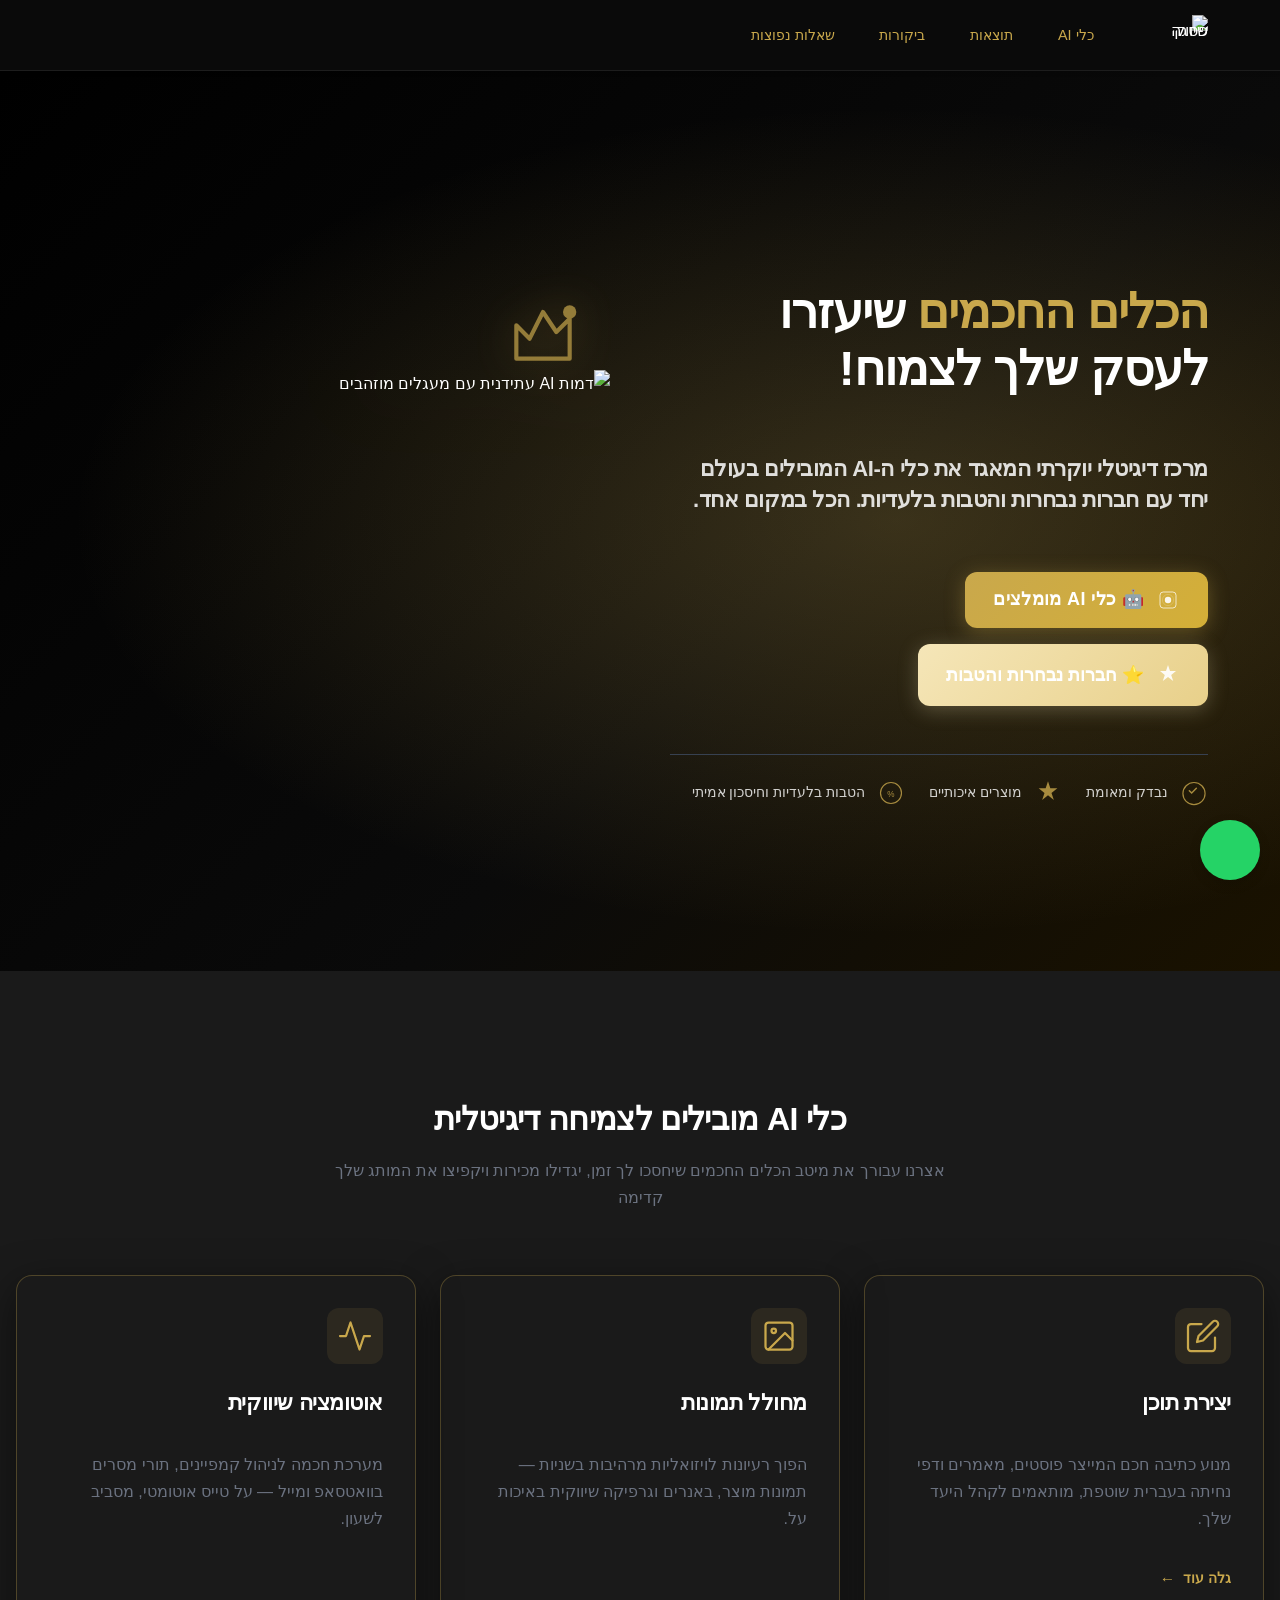
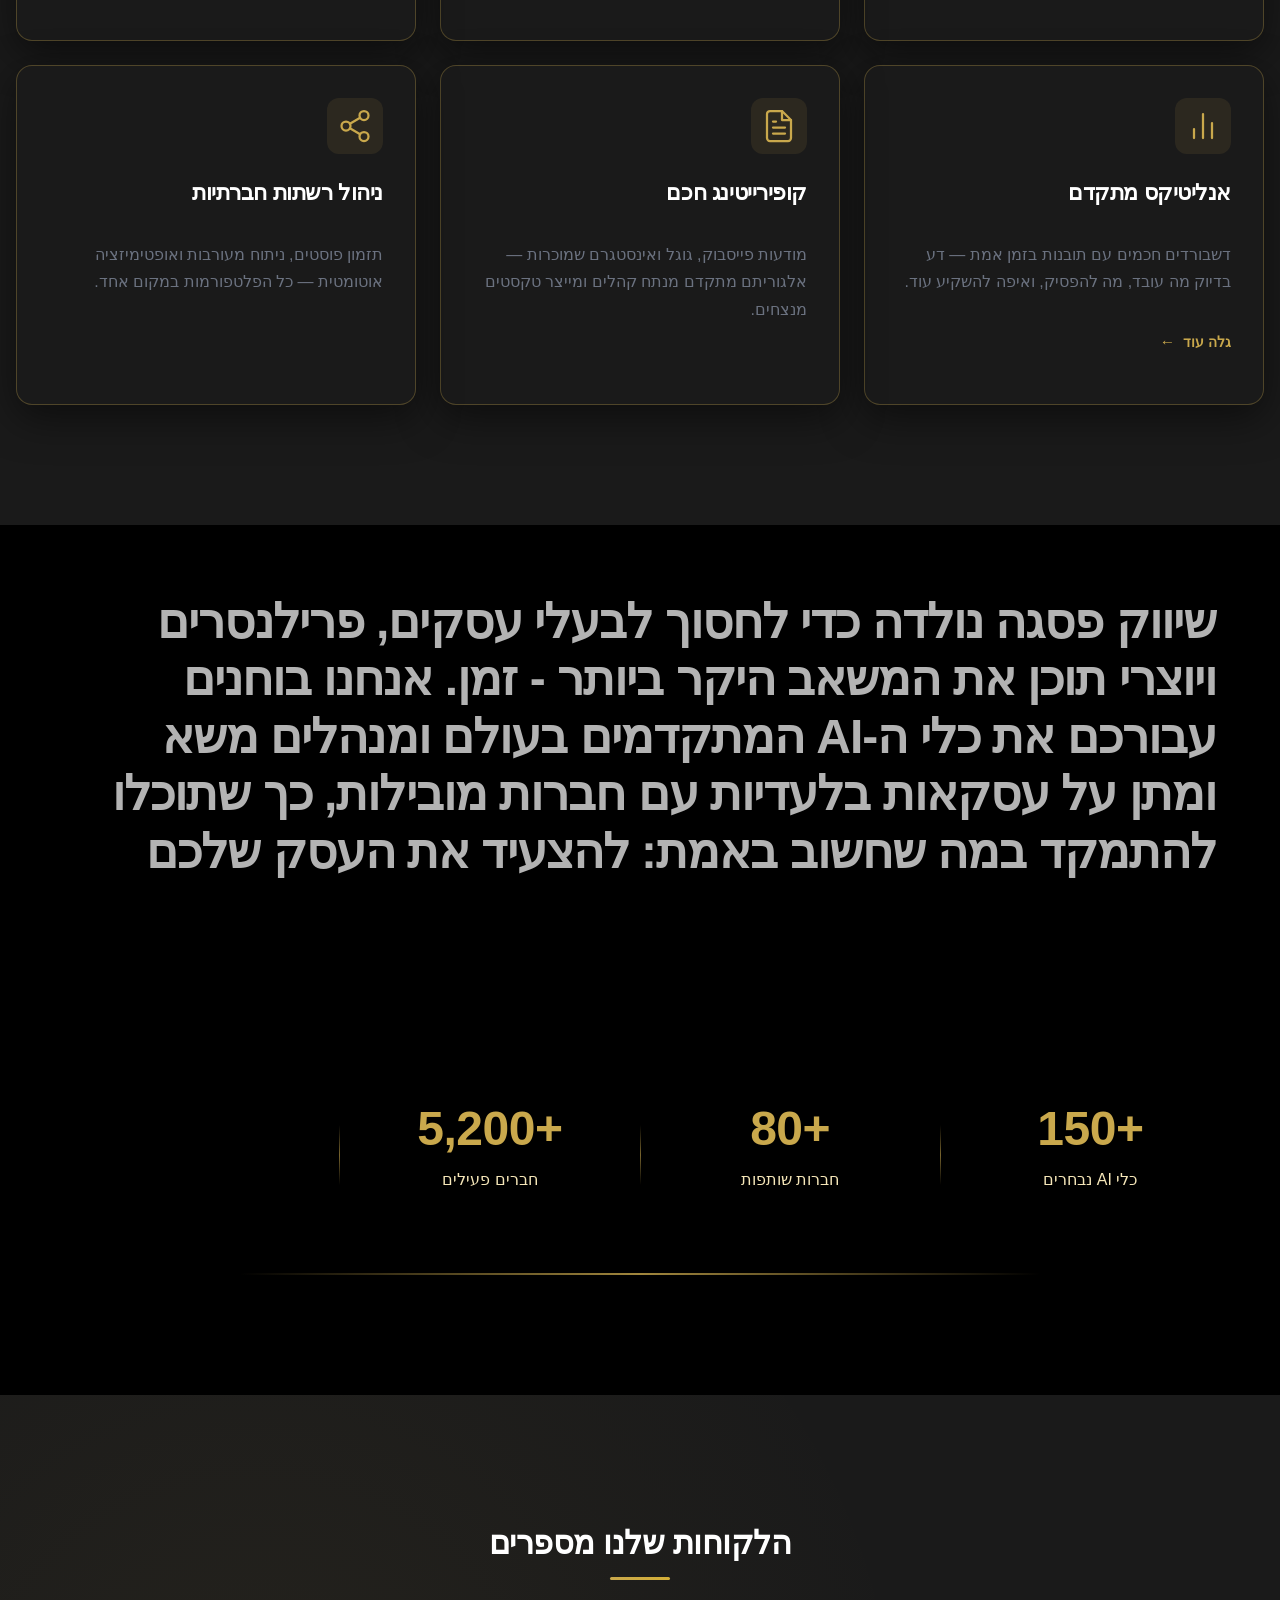
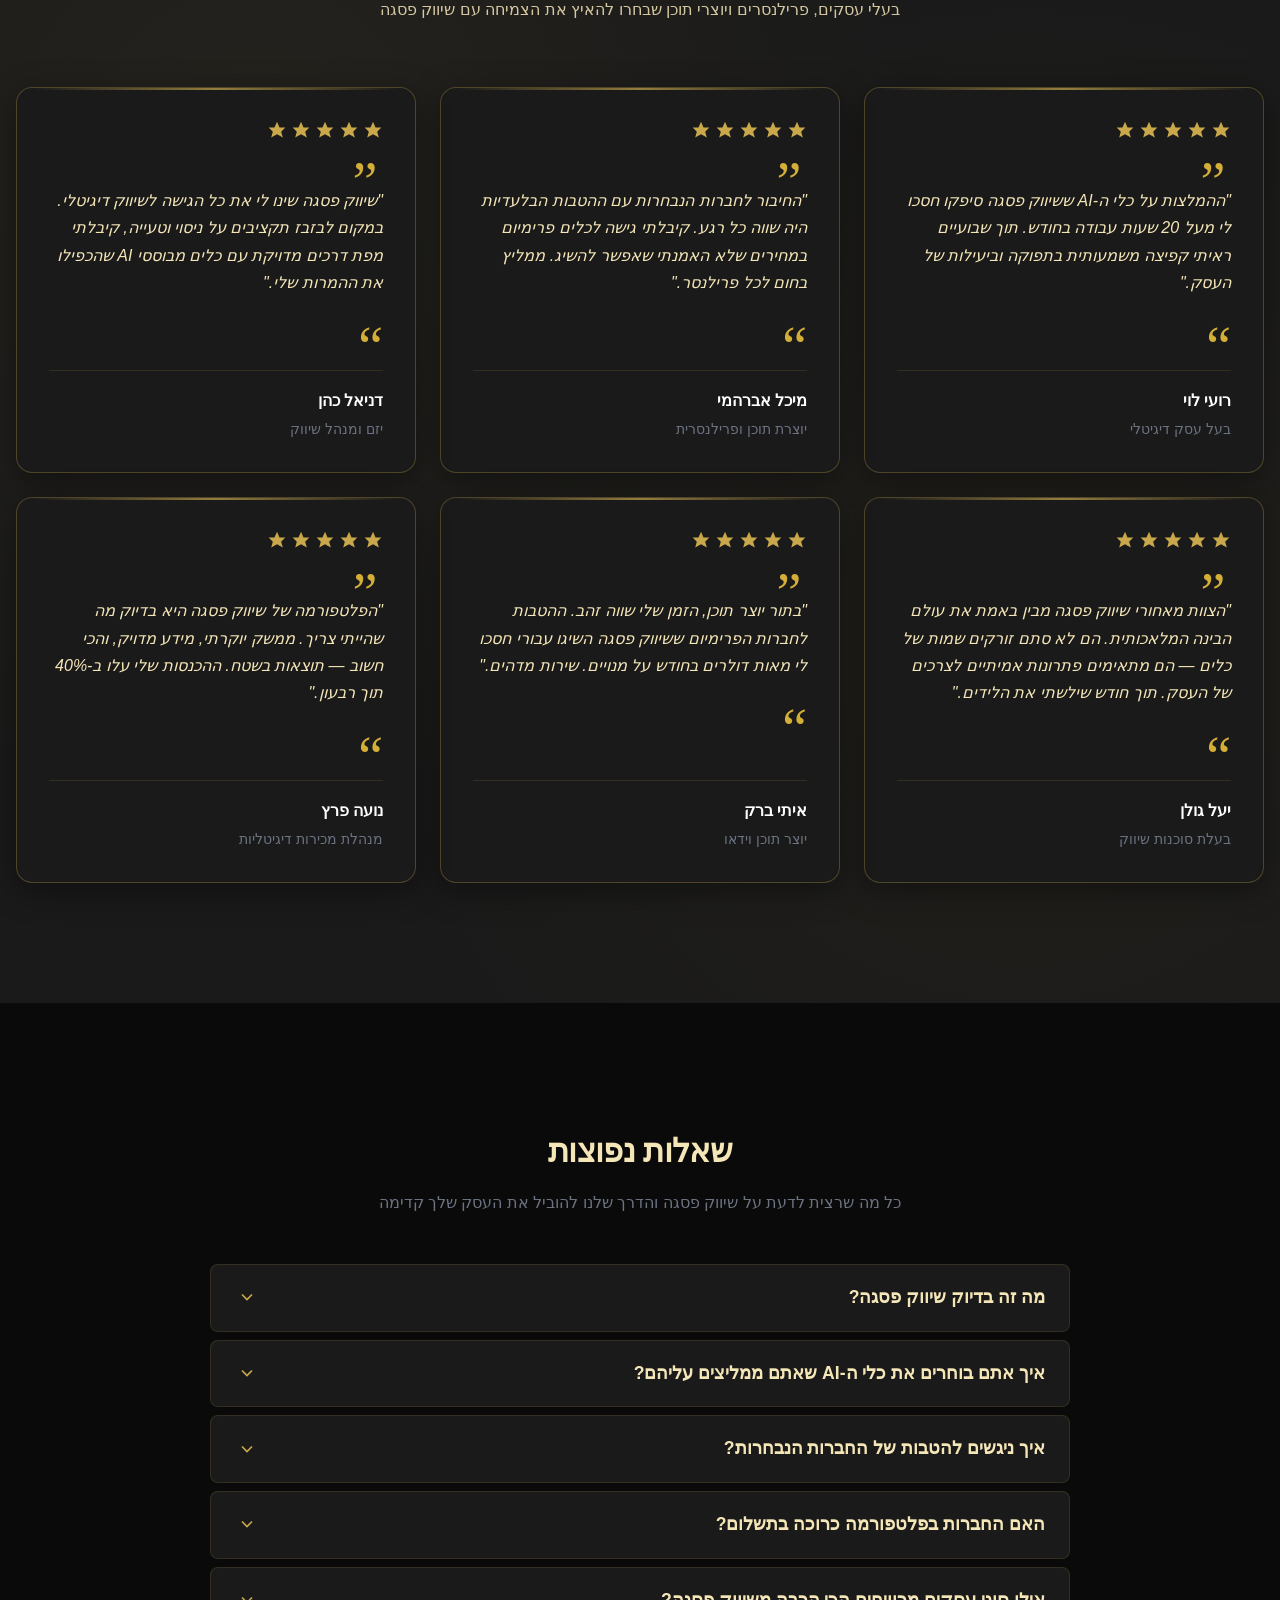
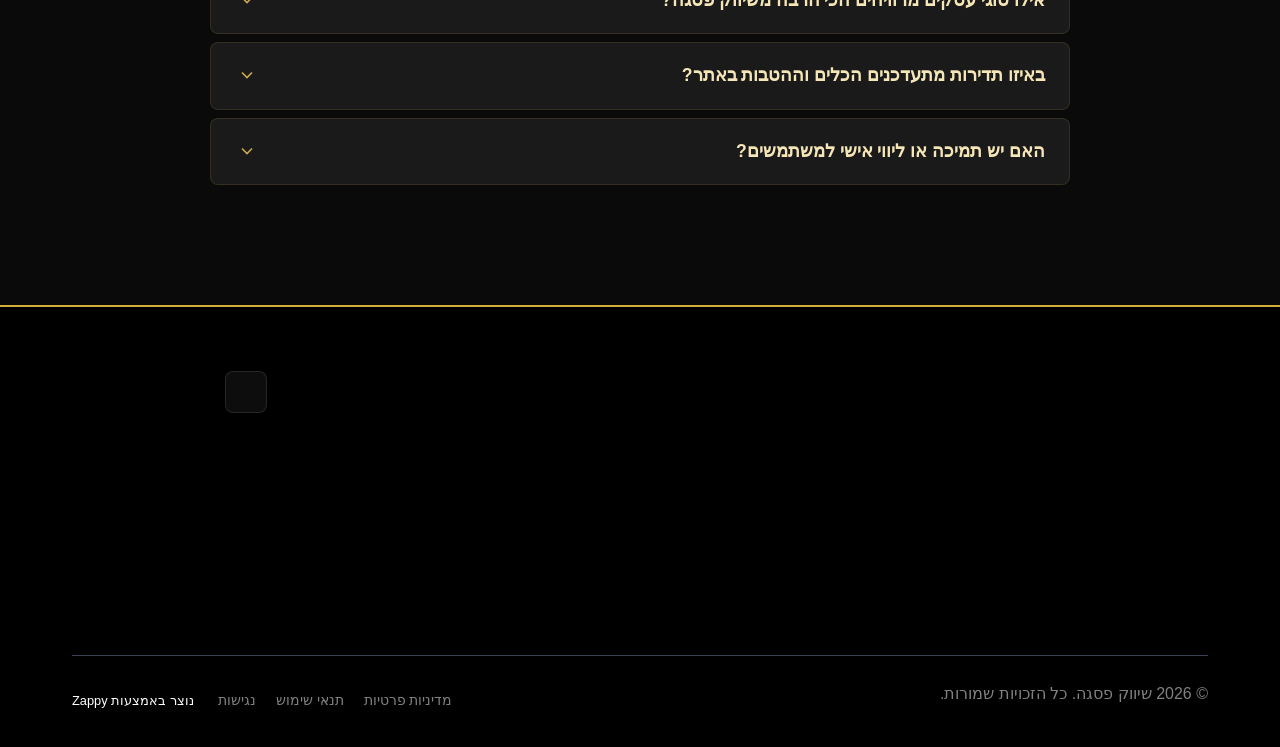
==== commit 52bfd97c: "Background sync: Progressive GitHub Sync" ====
--- a/public/index.html
+++ b/public/index.html
@@ -1 +1 @@
-<!doctype html><html dir="rtl" lang="he"><head><meta charset="UTF-8"><meta content="width=device-width,initial-scale=1" name="viewport"><meta content="index, follow" name="robots"><title>קפיצת מדרגה דיגיטלית לעסק שלך — שיווק פסגה</title><meta content="גלו איך שיווק פסגה הופכת אתגרים דיגיטליים להזדמנויות יוקרתיות. כלים חכמים, מומחי שיווק דיגיטלי והטבות בלעדיות מחכים לכם. הצעד הראשון להצלחה מתחיל כאן." name="description"><meta content="שיווק דיגיטלי, digital marketing services, כלים דיגיטליים, digital marketing specialist, שיווק פסגה" name="keywords"><link href="/assets/favicon.ico" rel="icon" type="image/x-icon"><link href="/assets/favicon-16x16.png" rel="icon" type="image/png" sizes="16x16"><link href="/assets/favicon-32x32.png" rel="icon" type="image/png" sizes="32x32"><link href="/assets/favicon-48x48.png" rel="icon" type="image/png" sizes="48x48"><link href="/assets/favicon-192x192.png" rel="icon" type="image/png" sizes="192x192"><link href="/assets/favicon-512x512.png" rel="icon" type="image/png" sizes="512x512"><link href="/assets/apple-touch-icon.png" rel="apple-touch-icon"><script>!function(){"use strict";var t="cf34872c-4d24-41f1-a85f-ea0d63cca7e1",e="https://api.zappy5.com/api/analytics/track",a=18e5,n=2592e6,o=!0,i=!0,r=!0;var s=function(){var e="zappy_visitor_"+t,a=null;try{if(a=localStorage.getItem(e)){var o=JSON.parse(a),i=Date.now();if(i-o.created<n)return o.lastSeen=i,localStorage.setItem(e,JSON.stringify(o)),o.id}}catch(t){console.warn("Zappy Analytics: LocalStorage not available")}var r="zv_"+Date.now()+"_"+Math.random().toString(36).substr(2,9);try{localStorage.setItem(e,JSON.stringify({id:r,created:Date.now(),lastSeen:Date.now()}))}catch(t){}return r}(),c=function(){var e="zappy_session_"+t,n=null;try{if(n=sessionStorage.getItem(e)){var o=JSON.parse(n),i=Date.now();if(i-o.timestamp<a)return o.timestamp=i,sessionStorage.setItem(e,JSON.stringify(o)),o.id}}catch(t){console.warn("Zappy Analytics: SessionStorage not available")}var r="zs_"+Date.now()+"_"+Math.random().toString(36).substr(2,9);try{sessionStorage.setItem(e,JSON.stringify({id:r,timestamp:Date.now()}))}catch(t){}return r}();function l(a,n){n=n||{};var o={website_id:t,event_type:a,page_path:window.location.pathname,referrer:document.referrer||"direct",visitor_id:s,session_id:c,metadata:n};if(navigator.sendBeacon){var i=new Blob([JSON.stringify(o)],{type:"application/json"});navigator.sendBeacon(e,i)}else fetch(e,{method:"POST",headers:{"Content-Type":"application/json"},body:JSON.stringify(o),keepalive:!0}).catch(function(t){console.warn("Zappy Analytics: Failed to track event",t)})}o&&l("pageview",{title:document.title,url:window.location.href}),i&&document.addEventListener("click",function(t){var e=t.target;if("BUTTON"===e.tagName||e.closest("button")){var a="BUTTON"===e.tagName?e:e.closest("button");l("click",{element:"button",text:a.textContent.trim().substring(0,100),id:a.id||null,class:a.className||null})}else if("A"===e.tagName||e.closest("a")){var n="A"===e.tagName?e:e.closest("a");l("navigation",{element:"link",text:n.textContent.trim().substring(0,100),href:n.href,external:n.hostname!==window.location.hostname})}},!0),r&&document.addEventListener("submit",function(t){var e=t.target;l("form_submit",{form_id:e.id||null,form_name:e.name||null,form_action:e.action||null,form_method:e.method||"GET"})},!0);var d=Date.now();window.addEventListener("beforeunload",function(){l("page_unload",{time_on_page:Math.floor((Date.now()-d)/1e3),page_path:window.location.pathname})}),window.zappyAnalytics={track:l,getVisitorId:function(){return s},getSessionId:function(){return c}}}()</script><script>!function(){"use strict";if(!window.zappyFireMarketingEvent){var t={begin_checkout:"checkout_started",purchase:"checkout_complete",add_to_cart:"add_to_cart",view_product:"view_product"},e={whatsapp_click:{ga4:"contact",meta:"Contact",gtm:"whatsapp_click",ecom:!1},phone_click:{ga4:"contact",meta:"Contact",gtm:"phone_click",ecom:!1},contact_form_submitted:{ga4:"generate_lead",meta:"Lead",gtm:"contact_form_submitted",ecom:!1},checkout_started:{ga4:"begin_checkout",meta:"InitiateCheckout",gtm:"begin_checkout",ecom:!0},checkout_complete:{ga4:"purchase",meta:"Purchase",gtm:"purchase",ecom:!0},product_inquiry:{ga4:"generate_lead",meta:"Lead",gtm:"product_inquiry",ecom:!1},add_to_cart:{ga4:"add_to_cart",meta:"AddToCart",gtm:"add_to_cart",ecom:!0},view_product:{ga4:"view_item",meta:"ViewContent",gtm:"view_item",ecom:!0}};window.zappyFireMarketingEvent=function(r,o,u){try{u=u||{};var p=t[r]||r,d=e[p];if(!d)return;if((o=o||{}).pagePath||o.page_path||(o.pagePath=a()),"checkout_complete"===p){var l=String(o.orderId||o.order_id||o.transaction_id||"");if(l&&function(t){if(!t)return!1;try{return"1"===sessionStorage.getItem(i(t))}catch(t){return!1}}(l))return;l&&function(t){if(t)try{sessionStorage.setItem(i(t),"1")}catch(t){}}(l)}if(!u.skipFirstParty)try{window.zappyAnalytics&&"function"==typeof window.zappyAnalytics.track&&window.zappyAnalytics.track(p,o)}catch(t){}try{if(window.dataLayer=window.dataLayer||[],d.ecom){var _=c(p,o),m={};_.transaction_id&&(m.transaction_id=_.transaction_id),null!=_.value&&(m.value=_.value),_.currency&&(m.currency=_.currency),_.items&&(m.items=_.items),window.dataLayer.push({event:d.gtm,ecommerce:m}),"checkout_complete"!==p&&"checkout_started"!==p||window.dataLayer.push({event:p,ecommerce:m})}else{var s={event:d.gtm};for(var h in o)Object.prototype.hasOwnProperty.call(o,h)&&(s[h]=o[h]);window.dataLayer.push(s)}}catch(t){}try{"function"==typeof window.gtag&&window.gtag("event",d.ga4,c(p,o))}catch(t){}try{"function"==typeof window.fbq&&window.fbq("track",d.meta,function(t,e){for(var r=n(e=e||{}),a=parseFloat(null!=e.value?e.value:null!=e.total?e.total:0)||0,c=String(e.currency||"USD").toUpperCase(),i=[],o=0,u=0;u<r.length;u++)r[u].item_id&&i.push(r[u].item_id),o+=r[u].quantity||1;if("checkout_complete"===t)return{value:a,currency:c,content_ids:i.length?i:void 0,content_type:"product",num_items:o||void 0,order_id:String(e.order_id||e.orderId||e.transaction_id||e.orderNumber||"")||void 0};if("checkout_started"===t)return{value:a,currency:c,content_ids:i.length?i:void 0,content_type:"product",num_items:o||parseInt(null!=e.itemCount?e.itemCount:0,10)||void 0};if("add_to_cart"===t){var p=String(e.productId||e.product_id||i[0]||"");return{value:a||(r[0]?r[0].price*r[0].quantity:0),currency:c,content_ids:p?[p]:i.length?i:void 0,content_type:"product",content_name:e.productName||e.product_name||r[0]&&r[0].item_name,num_items:parseInt(null!=e.quantity?e.quantity:o||1,10)||1}}if("view_product"===t){var d=String(e.productId||e.product_id||i[0]||"");return{value:a||parseFloat(null!=e.price?e.price:0)||0,currency:c,content_ids:d?[d]:i.length?i:void 0,content_type:"product",content_name:e.productName||e.product_name||r[0]&&r[0].item_name}}return"whatsapp_click"===t||"phone_click"===t?{content_name:"whatsapp_click"===t?"WhatsApp":"Phone",content_category:"contact"}:"contact_form_submitted"===t||"product_inquiry"===t?{content_name:"product_inquiry"===t?"Product inquiry":"Contact form",content_category:e.productName||e.product_name||void 0}:e}(p,o))}catch(t){}}catch(t){}};var r=Object.create(null);document.addEventListener("click",function(t){try{var e=t.target;if(!e)return;var r=u(e,".whatsapp-float, a.whatsapp-float, [data-zappy-whatsapp]"),n=function(t){for(var e=t;e&&e!==document;){if("A"===e.tagName)return e;e=e.parentElement}return null}(e),c=n&&n.href||"";if(r||n&&function(t){if(!t)return!1;var e=String(t).toLowerCase();return-1!==e.indexOf("wa.me/")||-1!==e.indexOf("api.whatsapp.com")||-1!==e.indexOf("whatsapp.com/send")||0===e.indexOf("whatsapp:")}(c)){if(!o("wa:"+c)){var i=r?"float":"link";window.zappyFireMarketingEvent("whatsapp_click",{source:i,href:c||null,pagePath:a()})}return}var p=u(e,".phone-header-btn, .nav-phone-btn, .call-btn, [data-zappy-phone]"),d="";if(n&&n.href&&0===String(n.href).toLowerCase().indexOf("tel:")?d=n.href:p&&p.href&&0===String(p.href).toLowerCase().indexOf("tel:")&&(d=p.href),p||d){var l="";return d&&(l=String(d).replace(/^tel:/i,"").trim()),void(o("tel:"+(l||p&&p.id||"btn"))||window.zappyFireMarketingEvent("phone_click",{source:p?"button":"link",phone:l||null,href:d||null,pagePath:a()}))}}catch(t){}},!0)}function a(){try{if(window.ZAPPY_CONFIG&&window.ZAPPY_CONFIG.currentPagePath)return window.ZAPPY_CONFIG.currentPagePath}catch(t){}try{return window.location.pathname||"/"}catch(t){return"/"}}function n(t){var e=(t=t||{}).items||t.cartItems||t.cart_items||t.lineItems||[];Array.isArray(e)||(e=[]);for(var r=[],a=0;a<e.length;a++){var n=e[a];if(n&&"object"==typeof n){var c=String(n.item_id||n.productId||n.product_id||n.id||"").trim(),i=String(n.item_name||n.productName||n.product_name||n.name||"").trim(),o=parseFloat(null!=n.price?n.price:null!=n.unitPrice?n.unitPrice:0)||0,u=Math.max(1,parseInt(null!=n.quantity?n.quantity:null!=n.qty?n.qty:1,10)||1);(c||i)&&r.push({item_id:c||i,item_name:i||c,price:o,quantity:u})}}return r}function c(t,e){var r=n(e=e||{}),c=parseFloat(null!=e.value?e.value:null!=e.total?e.total:0)||0,i=String(e.currency||"USD").toUpperCase();if("checkout_complete"===t)return{transaction_id:String(e.transaction_id||e.orderId||e.order_id||e.orderNumber||"")||void 0,value:c,currency:i,items:r};if("checkout_started"===t)return{value:c,currency:i,items:r};if("add_to_cart"===t){var o=r.length?r:[{item_id:String(e.productId||e.product_id||""),item_name:String(e.productName||e.product_name||""),price:parseFloat(null!=e.value?e.value:null!=e.price?e.price:0)||0,quantity:parseInt(null!=e.quantity?e.quantity:1,10)||1}].filter(function(t){return t.item_id||t.item_name});return{value:c||(o[0]?o[0].price*o[0].quantity:0),currency:i,items:o}}if("view_product"===t){var u=r.length?r:[{item_id:String(e.productId||e.product_id||""),item_name:String(e.productName||e.product_name||""),price:parseFloat(null!=e.price?e.price:null!=e.value?e.value:0)||0,quantity:1}].filter(function(t){return t.item_id||t.item_name});return{currency:i,value:c||(u[0]?u[0].price:0),items:u}}return"whatsapp_click"===t||"phone_click"===t?{method:"whatsapp_click"===t?"whatsapp":"phone",page_path:e.pagePath||a()}:"contact_form_submitted"===t||"product_inquiry"===t?{page_path:e.pagePath||a()}:e}function i(t){return"zappy_purchase_fired_"+String(t||"")}function o(t){var e=Date.now();return!!(r[t]&&e-r[t]<800)||(r[t]=e,!1)}function u(t,e){return t&&t.closest?t.closest(e):null}}()</script><meta content="קפיצת מדרגה דיגיטלית לעסק שלך — שיווק פסגה" property="og:title"><meta content="גלו איך שיווק פסגה הופכת אתגרים דיגיטליים להזדמנויות יוקרתיות. כלים חכמים, מומחי שיווק דיגיטלי והטבות בלעדיות מחכים לכם. הצעד הראשון להצלחה מתחיל כאן." property="og:description"><meta content="summary_large_image" name="twitter:card"><meta content="קפיצת מדרגה דיגיטלית לעסק שלך — שיווק פסגה" name="twitter:title"><meta content="גלו איך שיווק פסגה הופכת אתגרים דיגיטליים להזדמנויות יוקרתיות. כלים חכמים, מומחי שיווק דיגיטלי והטבות בלעדיות מחכים לכם. הצעד הראשון להצלחה מתחיל כאן." name="twitter:description"><script type="application/ld+json">{"@context":"https://schema.org","@graph":[{"@type":"LocalBusiness","@id":"https://peakmarketing.zappy5.app#organization","name":"שיווק פסגה","url":"https://peakmarketing.zappy5.app","description":"Shiuk Pisga (Peak Marketing) is a premium digital marketing hub targeting business owners, freelancers, and content creators. The brand positions itself at the intersection of luxury and technology, curating top AI tools and exclusive partner companies with special benefits. The visual identity is sleek and authoritative — black, gold, and cream — evoking prestige and innovation. The landing page is designed for clarity and conversion, with two prominent CTAs guiding visitors to either AI tool recommendations or exclusive company deals.","address":{"@type":"PostalAddress","streetAddress":"ישראל, ישראל"},"contactPoint":[{"@type":"ContactPoint","contactType":"customer service","email":"mmaa564398@gmail.com","telephone":"+972552654661"}]},{"@type":"WebSite","@id":"https://peakmarketing.zappy5.app#website","url":"https://peakmarketing.zappy5.app","name":"שיווק פסגה","publisher":{"@id":"https://peakmarketing.zappy5.app#organization"}}]}</script><style id="zappy-critical-above-fold-css">html{box-sizing:border-box;-webkit-text-size-adjust:100%}*,::after,::before{box-sizing:inherit}body{margin:0;min-width:320px;overflow-x:clip}img,svg,video{max-width:100%;height:auto}main{display:block}.container{width:min(100% - 32px,1200px);margin-inline:auto}.navbar,header .navbar,header[role=banner],nav.navbar{position:relative;z-index:1000;width:100%}.nav-container,.navbar .container{display:flex;align-items:center;justify-content:space-between;min-height:64px}.logo,.logo-link img{display:block;width:35px;height:35px;object-fit:contain}#navMenu,.nav-menu{list-style:none;margin:0;padding:0}#navMenu a,.nav-menu a,.navbar .nav-links a,.navbar a{color:inherit;text-decoration:none}#navMenu .sub-menu,.nav-menu .sub-menu,.navbar .sub-menu{display:none}.fa,.fa-brands,.fa-regular,.fa-solid,.fab,.far,.fas{display:inline-block;min-width:1em;text-align:center}html:not(#zappy-noop) .navbar:has(.nav-ecommerce-icons)>.phone-header-btn,html:not(#zappy-noop)[data-zappy-site-type=ecommerce] .phone-header-btn{display:none!important;visibility:hidden!important;width:0!important;height:0!important;pointer-events:none!important}.zappy-preview-empty-store-cta{display:none!important;visibility:hidden!important;height:0!important;max-height:0!important;overflow:hidden!important;margin:0!important;padding:0!important;border:0!important;box-shadow:none!important}.zappy-catalog-menu{background:var(--surface-color,var(--surface,linear-gradient(135deg,#f8f9fa 0,#fff 100%)));border-bottom:1px solid var(--border-color,#e5e7eb);padding:0;position:sticky;top:0;z-index:90}.zappy-catalog-menu.rtl,.zappy-catalog-menu[dir=rtl]{direction:rtl}.zappy-catalog-menu.ltr,.zappy-catalog-menu[dir=ltr]{direction:ltr}.catalog-menu-container{max-width:1440px;margin:0 auto;display:flex;align-items:center;gap:8px;padding:10px 24px;overflow:visible}.catalog-menu-categories,.catalog-menu-list{display:flex;align-items:center;gap:4px;flex-wrap:wrap;margin:0;padding:0;list-style:none}.catalog-menu-item{display:inline-flex;align-items:center;padding:8px 16px;font-size:14px;font-weight:500;color:var(--text-color,var(--text,#374151));text-decoration:none;border-radius:20px;white-space:nowrap}.catalog-menu-all{background:var(--primary-color,var(--primary,#111));color:var(--text-light,#fff)!important}.catalog-menu-parent{position:relative;display:inline-flex;align-items:center}.catalog-menu-trigger{display:inline-flex;align-items:center;gap:6px}.catalog-menu-chevron{flex-shrink:0}.catalog-menu-parent>.sub-menu{display:none!important;visibility:hidden!important;opacity:0!important;pointer-events:none!important}.hero-section,.index-hero-section,section[class*=hero]{position:relative;overflow:hidden}.hero-section,.index-hero-section{min-height:560px}section[data-hero-type*=fullscreen]{min-height:100vh}.hero-bg-image,.hero-bg-wrapper,section[class*=hero] [class*=hero-bg]{position:absolute;inset:0;width:100%;height:100%}.hero-bg-image img,.hero-bg-wrapper img,section[class*=hero] [data-hero-bg],section[class*=hero] img[data-hero-background=true]{width:100%!important;height:100%!important;object-fit:cover!important;display:block}.hero-content,section[class*=hero] .container{position:relative;z-index:2}@media(max-width:768px){:root{--header-height:72px;--total-header-height:72px;--zappy-mobile-menu-top:72px}html[data-zappy-site-type=ecommerce] body{padding-top:var(--total-header-height,72px)}html[data-zappy-site-type=ecommerce] body>.navbar:not(.zappy-catalog-menu),html[data-zappy-site-type=ecommerce] body>nav.navbar{position:fixed!important;top:0;left:0;right:0;z-index:100000;width:100%;margin-bottom:0}.zappy-catalog-menu{position:fixed;top:var(--header-height,72px);left:0;right:0;z-index:99999}.nav-container,.navbar .container{min-height:60px}#navMenu,.nav-menu{max-width:100vw;overflow-x:hidden}.hero-section,.index-hero-section,section[class*=hero],section[data-hero-type*=fullscreen]{min-height:100svh}.hero-bg-image,.hero-bg-wrapper,.hero-scrim{min-height:100svh}}:root{--nav-bg:#0a0a0a}.navbar{background-color:#0a0a0a!important}/* ZAPPY_ANNOUNCEMENT_HEADER_OFFSET_CSS_V3 */ :root{--zappy-header-stack-height:calc(var(--zappy-announcement-height, 40px) + var(--header-height, 72px))}body:has(.zappy-announcement-bar) .navbar:not(.zappy-catalog-menu):not(.mobile-search-panel),body:has(.zappy-announcement-bar) header.navbar,body:has(.zappy-announcement-bar) nav.navbar:not(.zappy-catalog-menu){top:var(--zappy-announcement-height,40px)!important}[data-zappy-content-align]{display:flex!important;flex-direction:column!important}[data-zappy-content-align^=top-]{justify-content:flex-start!important}[data-zappy-content-align^=center-],[data-zappy-content-align^=lower-],[data-zappy-content-align^=upper-]{justify-content:center!important}[data-zappy-content-align^=bottom-]{justify-content:flex-end!important}[data-zappy-content-align$="-left"],[data-zappy-content-align$="-mid-left"]{align-items:flex-start!important;text-align:start!important}[data-zappy-content-align$="-center"]{align-items:center!important;text-align:center!important}[data-zappy-content-align$="-mid-right"],[data-zappy-content-align$="-right"]{align-items:flex-end!important;text-align:end!important}[data-zappy-content-align] [data-zappy-align-target]{margin-left:auto;margin-right:auto}[data-zappy-content-align$="-center"] [data-zappy-align-target],[data-zappy-content-align$="-center"] [data-zappy-align-target]>*{text-align:center!important}</style><link href="/styles.css" rel="stylesheet"><script>window.ZAPPY_WEBSITE_ID="cf34872c-4d24-41f1-a85f-ea0d63cca7e1",window.ZAPPY_API_BASE="https://api.zappy5.com"</script><style id="zappy-dropdown-submenu-styles">#navMenu li:has(.sub-menu),.nav-menu li:has(.sub-menu),.navbar li:has(.sub-menu),nav li:has(.sub-menu){position:relative}#navMenu .sub-menu,.nav-menu .sub-menu,.navbar .sub-menu,nav .sub-menu{display:block!important;position:absolute!important;top:100%;left:0;min-width:220px;border-radius:8px;box-shadow:0 8px 25px rgba(0,0,0,.15);padding:8px 0;opacity:0;visibility:hidden;transform:translateY(10px);transition:all .3s ease;z-index:1000;list-style:none;pointer-events:none}#navMenu li:hover>.sub-menu,.nav-menu li:hover>.sub-menu,.navbar li:hover>.sub-menu,nav li:hover>.sub-menu{opacity:1!important;visibility:visible!important;transform:translateY(0)!important;pointer-events:auto!important}.sub-menu li{list-style:none;margin:0;padding:0}.sub-menu a{display:block!important;padding:10px 16px!important;color:var(--text-dark,#333)!important;font-weight:500;text-decoration:none;white-space:nowrap;transition:background-color .2s}.sub-menu .zappy-nav-child>a{padding-left:28px!important;font-size:.9em!important;opacity:.85!important}[dir=rtl] .sub-menu .zappy-nav-child>a,html[lang=ar] .sub-menu .zappy-nav-child>a,html[lang=he] .sub-menu .zappy-nav-child>a{padding-left:10px!important;padding-right:28px!important}.sub-menu .zappy-nav-parent>a{font-weight:600!important}.sub-menu a:hover{background-color:#f5f5f5}[dir=rtl] .nav-menu .sub-menu,[dir=rtl] .navbar .sub-menu,[dir=rtl] nav .sub-menu,html[lang=ar] .nav-menu .sub-menu,html[lang=ar] .navbar .sub-menu,html[lang=ar] nav .sub-menu,html[lang=he] .nav-menu .sub-menu,html[lang=he] .navbar .sub-menu,html[lang=he] nav .sub-menu{left:auto!important;right:0!important}.sub-menu:empty,.sub-menu:not(:has(li)):not(:has(> a)),.sub-menu:not(:has(li:not(.zappy-hidden-menu-item))):not(:has(> a)){display:none!important;opacity:0!important;visibility:hidden!important;pointer-events:none!important}li:has(.menu-group-title):hover>.sub-menu{opacity:1!important;visibility:visible!important;transform:translateY(0)!important;pointer-events:auto!important}#navMenu>li>.menu-group-title,.nav-menu>li>.menu-group-title{display:inline-block;padding:.5rem 1rem;cursor:default;user-select:none}@media (max-width:768px){#navMenu .sub-menu,.nav-menu .sub-menu,.navbar .sub-menu,nav .sub-menu{position:static!important;transform:none!important;box-shadow:none!important;background:0 0!important;max-height:0;overflow:hidden;opacity:0;visibility:hidden;transition:max-height .3s ease,opacity .3s ease;padding:0!important;border-radius:0!important}#navMenu .sub-menu.mobile-expanded,.nav-menu .sub-menu.mobile-expanded,.navbar .sub-menu.mobile-expanded{max-height:none!important;overflow-y:visible!important;opacity:1!important;visibility:visible!important;padding:8px 0 8px 16px!important}[dir=rtl] .sub-menu.mobile-expanded,html[lang=he] .sub-menu.mobile-expanded{padding:8px 16px 8px 0!important}#navMenu li:hover>.sub-menu,.nav-menu li:hover>.sub-menu,.navbar li:hover>.sub-menu,nav li:hover>.sub-menu{opacity:0;visibility:hidden;pointer-events:none}#navMenu li>.sub-menu.mobile-expanded,.nav-menu li>.sub-menu.mobile-expanded,.navbar li>.sub-menu.mobile-expanded,nav li>.sub-menu.mobile-expanded{opacity:1!important;visibility:visible!important;pointer-events:auto!important}#navMenu li:has(.sub-menu),.nav-menu li:has(.sub-menu),.navbar li:has(.sub-menu),nav li:has(.sub-menu){display:flex!important;flex-wrap:wrap!important;align-items:center!important;position:relative!important;min-height:44px!important}#navMenu li:has(.sub-menu)>a,.nav-menu li:has(.sub-menu)>a,.navbar li:has(.sub-menu)>a,nav li:has(.sub-menu)>a{flex:1!important;min-width:0!important}#navMenu li:has(.sub-menu)>.menu-group-title,.nav-menu li:has(.sub-menu)>.menu-group-title,.navbar li:has(.sub-menu)>.menu-group-title,nav li:has(.sub-menu)>.menu-group-title{flex:1!important;min-width:0!important;display:flex!important;align-items:center!important;padding:12px 16px!important;min-height:44px!important;line-height:1.4!important;font-weight:600!important;box-sizing:border-box!important}#navMenu li:has(.sub-menu)>.sub-menu,.nav-menu li:has(.sub-menu)>.sub-menu,.navbar li:has(.sub-menu)>.sub-menu,nav li:has(.sub-menu)>.sub-menu{flex-basis:100%!important;width:100%!important}#navMenu li:has(.sub-menu)>a [class*=arrow],#navMenu li:has(.sub-menu)>a [class*=chevron],.nav-menu li:has(.sub-menu)>a .fa-angle-down,.nav-menu li:has(.sub-menu)>a .fa-chevron-down,.nav-menu li:has(.sub-menu)>a [class*=arrow],.nav-menu li:has(.sub-menu)>a [class*=chevron],nav li:has(.sub-menu)>a [class*=arrow],nav li:has(.sub-menu)>a [class*=chevron]{display:none!important;visibility:hidden!important}.mobile-submenu-toggle{display:flex!important;align-items:center!important;justify-content:center!important;width:44px!important;height:auto!important;background:0 0!important;border:none!important;cursor:pointer!important;color:var(--text-light)!important;position:static!important;flex-shrink:0!important;align-self:stretch!important;z-index:2!important;padding:0!important;margin:0!important}.mobile-submenu-toggle::after{content:''!important;width:0!important;height:0!important;border-left:6px solid transparent!important;border-right:6px solid transparent!important;border-top:7px solid currentColor!important;transition:transform .3s ease!important}.mobile-submenu-toggle.expanded::after{transform:rotate(180deg)!important}.sub-menu a{padding:10px 0!important;display:block!important;color:var(--text-light)!important;white-space:normal!important}.sub-menu .zappy-nav-child>a{padding-left:28px!important;font-size:.9em!important;opacity:.85!important}[dir=rtl] .sub-menu .zappy-nav-child>a,html[lang=ar] .sub-menu .zappy-nav-child>a,html[lang=he] .sub-menu .zappy-nav-child>a{padding-left:0!important;padding-right:28px!important}.sub-menu .zappy-nav-parent>a{font-weight:600!important}#navMenu.active,.nav-menu.active{max-width:100vw!important;overflow-x:hidden!important;box-sizing:border-box!important}.navbar .sub-menu li a,.zappy-products-dropdown .sub-menu a,nav.navbar .sub-menu li a{color:var(--text-light)!important}}@media (min-width:769px){.mobile-submenu-toggle{display:none!important}}</style><style data-zappy-image-carousel-css="true">[data-zappy-image-carousel]{position:relative;overflow:hidden}.zappy-carousel-hero[data-zappy-image-carousel]{position:absolute;inset:0;z-index:0}[data-zappy-image-carousel]>.zappy-carousel-slide{position:absolute;inset:0;opacity:0;transition:opacity 1s ease-in-out;pointer-events:none;z-index:0}[data-zappy-image-carousel]>.zappy-carousel-slide.is-active{opacity:1;pointer-events:auto;z-index:1}[data-zappy-image-carousel]>.zappy-carousel-slide img{width:100%!important;height:100%!important;object-fit:cover!important;display:block!important;max-width:none!important;max-height:none!important;margin:0!important}[data-zappy-image-carousel]>.zappy-carousel-slide img:not([data-zappy-carousel-image-ready=true]){opacity:0!important}[data-zappy-image-carousel]>.zappy-carousel-slide img[data-zappy-carousel-image-ready=true]{opacity:1!important;transition:opacity .15s ease}@media(scripting:none){[data-zappy-image-carousel]>.zappy-carousel-slide img{opacity:1!important}}.zappy-carousel-hero[data-zappy-image-carousel]>.zappy-carousel-slide img{position:absolute!important;top:0!important;left:0!important}[data-zappy-image-carousel] .zappy-carousel-slide-link{position:absolute;inset:0;display:block;z-index:2;background:0 0}.zappy-hero-link-overlay{position:absolute;inset:0;display:block;z-index:1;background:0 0}body.zappy-edit-mode .zappy-hero-link-overlay,body.zappy-edit-mode [data-zappy-image-carousel] .zappy-carousel-slide-link,body.zappy-image-edit-mode .zappy-hero-link-overlay,body.zappy-image-edit-mode [data-zappy-image-carousel] .zappy-carousel-slide-link{pointer-events:none!important}</style><style id="zappy-widget-visibility">html[dir=rtl] .whatsapp-float{right:20px!important;left:auto!important}html:not([dir]) .whatsapp-float,html[dir=ltr] .whatsapp-float{left:20px!important;right:auto!important}html[dir=rtl] #mic-access-tool-general-button,html[dir=rtl] #mic-init-access-tool #mic-access-tool-general-button,html[dir=rtl] #mic-init-access-tool .mic-access-tool-general-button,html[dir=rtl] ._access-icon,html[dir=rtl] .mic-access-tool-general-button{left:20px!important;right:auto!important}html:not([dir]) #mic-access-tool-general-button,html:not([dir]) #mic-init-access-tool #mic-access-tool-general-button,html:not([dir]) #mic-init-access-tool .mic-access-tool-general-button,html:not([dir]) ._access-icon,html:not([dir]) .mic-access-tool-general-button,html[dir=ltr] #mic-access-tool-general-button,html[dir=ltr] #mic-init-access-tool #mic-access-tool-general-button,html[dir=ltr] #mic-init-access-tool .mic-access-tool-general-button,html[dir=ltr] ._access-icon,html[dir=ltr] .mic-access-tool-general-button{right:20px!important;left:auto!important}@media (max-width:768px){.whatsapp-float{display:flex!important}}@media (min-width:769px){.whatsapp-float{display:flex!important}}@media (max-width:768px){#mic-access-tool-general-button,#mic-init-access-tool #mic-access-tool-general-button,#mic-init-access-tool .mic-access-tool-general-button,._access-icon,.mic-access-tool-general-button{display:flex!important;visibility:visible!important;opacity:1!important;pointer-events:auto!important}#mic-access-tool-box.opened-mic-access-tool,#mic-init-access-tool #mic-access-tool-box.opened-mic-access-tool,.mic-access-tool-box.opened-mic-access-tool{visibility:visible!important;opacity:1!important;pointer-events:auto!important}}@media (min-width:769px){#mic-access-tool-general-button,#mic-init-access-tool #mic-access-tool-general-button,#mic-init-access-tool .mic-access-tool-general-button,._access-icon,.mic-access-tool-general-button{display:flex!important;visibility:visible!important;opacity:1!important;pointer-events:auto!important}#mic-access-tool-box.opened-mic-access-tool,#mic-init-access-tool #mic-access-tool-box.opened-mic-access-tool,.mic-access-tool-box.opened-mic-access-tool{visibility:visible!important;opacity:1!important;pointer-events:auto!important}}</style></head><body><meta charset="UTF-8"><meta content="width=device-width,initial-scale=1" name="viewport"><title>קפיצת מדרגה דיגיטלית לעסק שלך — שיווק פסגה</title><meta content="גלו איך שיווק פסגה הופכת אתגרים דיגיטליים להזדמנויות יוקרתיות. כלים חכמים, מומחי שיווק דיגיטלי והטבות בלעדיות מחכים לכם. הצעד הראשון להצלחה מתחיל כאן." name="description"><meta content="שיווק דיגיטלי, digital marketing services, כלים דיגיטליים, digital marketing specialist, שיווק פסגה" name="keywords"><meta content="index, follow" name="robots"><meta content="קפיצת מדרגה דיגיטלית לעסק שלך — שיווק פסגה" property="og:title"><meta content="גלו איך שיווק פסגה הופכת אתגרים דיגיטליים להזדמנויות יוקרתיות. כלים חכמים, מומחי שיווק דיגיטלי והטבות בלעדיות מחכים לכם. הצעד הראשון להצלחה מתחיל כאן." property="og:description"><meta content="website" property="og:type"><meta content="he_IL" property="og:locale"><meta content="summary_large_image" name="twitter:card"><meta content="קפיצת מדרגה דיגיטלית לעסק שלך — שיווק פסגה" name="twitter:title"><meta content="גלו איך שיווק פסגה הופכת אתגרים דיגיטליים להזדמנויות יוקרתיות. כלים חכמים, מומחי שיווק דיגיטלי והטבות בלעדיות מחכים לכם. הצעד הראשון להצלחה מתחיל כאן." name="twitter:description"><link href="https://fonts.googleapis.com/css2?family=Heebo:wght@400;500;600;700&amp;display=swap" rel="stylesheet"><link href="https://fonts.googleapis.com" rel="preconnect"><link href="https://fonts.gstatic.com" rel="preconnect" crossorigin=""><style>.skip-link{position:absolute;top:0;left:0;transform:translateY(-200%);padding:12px 18px;background:var(--bg-dark,#1a1a1a);color:var(--text-light,#fff);font-weight:600;border-radius:0 0 8px 0;z-index:10000}.skip-link:focus{transform:none;outline:2px solid var(--ring,#fff);outline-offset:2px}:focus-visible{outline:2px solid var(--ring,currentColor);outline-offset:3px}</style><link href="/assets/favicon.ico" rel="icon" type="image/x-icon"><link href="/assets/favicon-16x16.png" rel="icon" type="image/png" sizes="16x16"><link href="/assets/favicon-32x32.png" rel="icon" type="image/png" sizes="32x32"><link href="/assets/favicon-48x48.png" rel="icon" type="image/png" sizes="48x48"><link href="/assets/favicon-192x192.png" rel="icon" type="image/png" sizes="192x192"><link href="/assets/favicon-512x512.png" rel="icon" type="image/png" sizes="512x512"><link href="/assets/apple-touch-icon.png" rel="apple-touch-icon"><link href="https://cdn.jsdelivr.net/npm/vanilla-cookieconsent@3/dist/cookieconsent.css" rel="stylesheet"><a href="#main" class="skip-link">דלג לתוכן הראשי</a><nav class="navbar" dir="rtl"><button class="mobile-toggle" aria-label="Menu" id="mobileToggle"><svg viewBox="0 0 24 24" height="24" width="24" fill="none" class="hamburger-icon" style="display:block !important"><path d="M3 12h18M3 6h18M3 18h18" stroke="currentColor" stroke-width="2" stroke-linecap="round"></path></svg> <svg viewBox="0 0 24 24" height="24" width="24" fill="none" class="close-icon" style="display:none !important"><path d="M18 6L6 18M6 6l12 12" stroke="currentColor" stroke-width="2" stroke-linecap="round"></path></svg></button> <button class="phone-header-btn" aria-label="Call" data-phone="+972552654661"><svg viewBox="0 0 24 24" height="20" width="20" fill="currentColor"><path d="M22 16.92v3a2 2 0 0 1-2.18 2 19.79 19.79 0 0 1-8.63-3.07 19.5 19.5 0 0 1-6-6 19.79 19.79 0 0 1-3.07-8.67A2 2 0 0 1 4.11 2h3a2 2 0 0 1 2 1.72 12.84 12.84 0 0 0 .7 2.81 2 2 0 0 1-.45 2.11L8.09 9.91a16 16 0 0 0 6 6l1.27-1.27a2 2 0 0 1 2.11-.45 12.84 12.84 0 0 0 2.81.7A2 2 0 0 1 22 16.92z"></path></svg></button><div class="nav-container"><div class="nav-right-group"><div class="nav-brand"><a href="/" class="logo-link"><img alt="שיווק פסגה" decoding="async" height="35" src="/assets/site-image-image-1.webp" width="35" class="logo"></a></div><ul class="nav-menu" id="navMenu"><li><a href="#features">כלי AI</a></li><li><a href="#stats">תוצאות</a></li><li><a href="#testimonials">ביקורות</a></li><li><a href="#faq">שאלות נפוצות</a></li></ul></div><div class="nav-cta-container"></div></div></nav><script>window.addEventListener("load",function(){const e=document.querySelector(".navbar, nav, header");if(!e)return void console.log("[Navbar] Navbar element not found");let t=document.getElementById("mobileToggle")||document.querySelector(".mobile-toggle")||document.querySelector(".hamburger")||document.querySelector(".hamburger-menu")||document.querySelector(".menu-toggle")||document.querySelector(".burger-menu")||document.querySelector('[aria-label="Menu"]')||document.querySelector('[aria-label="תפריט"]');const o=document.querySelector(".phone-header-btn"),n=window.getComputedStyle(e);let r=n.backgroundColor;if(console.log("[Navbar] Initial navbar background:",r),"transparent"===r||"rgba(0, 0, 0, 0)"===r||r.startsWith("rgba")&&r.includes(", 0)")){const e=n.backgroundImage;if(e&&"none"!==e)console.log("[Navbar] Navbar has background image/gradient, using dark text"),r="rgb(240, 240, 240)";else{const e=window.getComputedStyle(document.body).backgroundColor;console.log("[Navbar] Navbar transparent, using body background:",e),r=e}}const a=r.match(/\d+/g);if(a&&a.length>=3){const e=(.299*parseInt(a[0])+.587*parseInt(a[1])+.114*parseInt(a[2]))/255;console.log("[Navbar] Mobile button colors preserved from Claude CSS (luminance:",e.toFixed(2)+")");const n=document.createElement("style");n.id="zappy-mobile-nav-fix";document.documentElement.lang;document.documentElement.dir,n.textContent='\n        /* Hide mobile buttons on desktop, show only on mobile */\n        @media (min-width: 769px) {\n          .mobile-toggle,\n          .phone-header-btn {\n            display: none !important;\n          }\n        }\n        \n        /* Show and position mobile buttons correctly on mobile */\n        @media (max-width: 768px) {\n          .navbar,\n          nav.navbar {\n            min-height: 70px !important;\n          }\n\n          .mobile-toggle,\n          .phone-header-btn {\n            position: absolute !important;\n            top: 0 !important;\n            bottom: 0 !important;\n            margin-top: auto !important;\n            margin-bottom: auto !important;\n            transform: none !important;\n            z-index: 1001 !important;\n            display: flex !important;\n            align-items: center !important;\n            justify-content: center !important;\n            width: 36px !important;\n            height: 36px !important;\n            border-radius: 50% !important;\n            border: none !important;\n            cursor: pointer !important;\n            padding: 6px !important;\n            background: none !important;\n            color: var(--nav-text, var(--text-light)) !important;\n            touch-action: manipulation !important;\n            -webkit-tap-highlight-color: transparent !important;\n          }\n\n          html[data-zappy-site-type="ecommerce"] .phone-header-btn,\n          body[data-zappy-site-type="ecommerce"] .phone-header-btn,\n          html[data-zappy-site-type="ecommerce"] header .phone-header-btn,\n          html[data-zappy-site-type="ecommerce"] nav .phone-header-btn {\n            display: none !important;\n            visibility: hidden !important;\n            width: 0 !important;\n            height: 0 !important;\n            min-width: 0 !important;\n            overflow: hidden !important;\n          }\n          \n          /* LTR positioning (default): hamburger LEFT, phone RIGHT */\n          html:not([dir="rtl"]):not([lang="he"]):not([lang="ar"]) .mobile-toggle,\n          html[dir="ltr"] .mobile-toggle {\n            left: 12px !important;\n            right: auto !important;\n          }\n          html:not([dir="rtl"]):not([lang="he"]):not([lang="ar"]) .phone-header-btn,\n          html[dir="ltr"] .phone-header-btn {\n            right: 12px !important;\n            left: auto !important;\n          }\n          \n          /* RTL positioning: hamburger RIGHT, phone LEFT */\n          html[dir="rtl"] .mobile-toggle,\n          html[lang="he"] .mobile-toggle,\n          html[lang="ar"] .mobile-toggle {\n            right: 12px !important;\n            left: auto !important;\n          }\n          html[dir="rtl"] .phone-header-btn,\n          html[lang="he"] .phone-header-btn,\n          html[lang="ar"] .phone-header-btn {\n            left: 12px !important;\n            right: auto !important;\n          }\n          \n          /* CRITICAL: Ensure nav-container has min-height on mobile */\n          /* All children are positioned absolutely/fixed on mobile, so height:auto collapses to 0 */\n          .nav-container {\n            min-height: 70px !important;\n            position: relative !important;\n          }\n          \n          /* Ensure SVG icons are properly sized and inherit color */\n          .mobile-toggle svg,\n          .phone-header-btn svg {\n            width: 24px !important;\n            height: 24px !important;\n            /* Don\'t force display - let JavaScript control hamburger/close toggle */\n          }\n          \n          /* Reset nav-cta-container on mobile - remove desktop box-shadow/padding */\n          /* that creates a visible ghost box when CTA button is hidden */\n          .nav-cta-container {\n            box-shadow: none !important;\n            padding: 0 !important;\n          }\n          \n          /* Hide nav-cta-container entirely on mobile when there\'s no lang-switcher */\n          /* (only the CTA button is inside, and it\'s hidden on mobile) */\n          .nav-cta-container:not(:has(.lang-switcher)) {\n            display: none !important;\n          }\n          \n          /* CRITICAL: Prevent hero image fade gradient from bleeding over headline text */\n          /* The .image-fade-gradient has bottom: -30px (extends below parent) */\n          /* On mobile stacked layout, this overlaps the h1 text below the image */\n          .hero-image-column {\n            overflow: hidden !important;\n          }\n          .image-fade-gradient {\n            bottom: 0 !important;\n          }\n          \n          /* Hide desktop language switcher on mobile - hamburger menu handles it */\n          /* High specificity to override stored CSS */\n          .lang-switcher,\n          .nav-cta-container .lang-switcher,\n          .nav-container .lang-switcher,\n          .navbar .lang-switcher,\n          .navbar .nav-cta-container .lang-switcher {\n            display: none !important;\n          }\n        }\n      ';const r=document.getElementById("zappy-mobile-nav-fix");r&&r.remove(),document.head.appendChild(n),console.log("[Navbar] Critical CSS injected for mobile nav positioning");const i=window.innerWidth<=768;if(t){const e=t.querySelector(".hamburger-icon"),o=t.querySelector(".close-icon");e&&(e.style.setProperty("width","24px","important"),e.style.setProperty("height","24px","important"),e.style.setProperty("display","block","important")),o&&(o.style.setProperty("width","24px","important"),o.style.setProperty("height","24px","important"),o.style.setProperty("display","none","important")),i?(t.style.setProperty("position","absolute","important"),t.style.setProperty("top","0","important"),t.style.setProperty("bottom","0","important"),t.style.setProperty("margin-top","auto","important"),t.style.setProperty("margin-bottom","auto","important"),t.style.setProperty("transform","none","important"),t.style.setProperty("z-index","1001","important"),t.style.removeProperty("left"),t.style.removeProperty("right"),console.log("[Navbar] Mobile toggle positioning applied (mobile viewport)")):(t.style.removeProperty("position"),t.style.removeProperty("top"),t.style.removeProperty("transform"),t.style.removeProperty("z-index"),t.style.removeProperty("left"),t.style.removeProperty("right"),console.log("[Navbar] Desktop viewport - cleared mobile toggle inline positioning"))}if(o){const e=o.querySelector("svg");e&&(e.style.width="24px",e.style.height="24px",e.setAttribute("width","24"),e.setAttribute("height","24")),i?(o.style.setProperty("position","absolute","important"),o.style.setProperty("top","0","important"),o.style.setProperty("bottom","0","important"),o.style.setProperty("margin-top","auto","important"),o.style.setProperty("margin-bottom","auto","important"),o.style.setProperty("transform","none","important"),o.style.setProperty("z-index","1001","important"),o.style.removeProperty("left"),o.style.removeProperty("right"),console.log("[Navbar] Phone button positioning applied (mobile viewport)")):(o.style.removeProperty("position"),o.style.removeProperty("top"),o.style.removeProperty("transform"),o.style.removeProperty("z-index"),o.style.removeProperty("left"),o.style.removeProperty("right"),console.log("[Navbar] Desktop viewport - cleared phone button inline positioning"))}}else console.log("[Navbar] Could not parse background color:",r);t=document.getElementById("mobileToggle")||document.querySelector(".mobile-toggle")||document.querySelector(".hamburger")||document.querySelector(".hamburger-menu")||document.querySelector(".menu-toggle")||document.querySelector(".burger-menu")||document.querySelector('[aria-label="Menu"]')||document.querySelector('[aria-label="תפריט"]');const i=document.getElementById("navMenu")||document.querySelector(".nav-menu")||document.querySelector(".nav-links")||document.querySelector("nav ul:not(.submenu)");if(!t||!i)return void console.log("[Navbar] Mobile toggle or menu not found:",{toggle:!!t,menu:!!i});i.id||(i.id="navMenu"),console.log("[Navbar] Initializing mobile menu...");const l=t.cloneNode(!0);t.parentNode.replaceChild(l,t);var s=0;function p(e){var t=Date.now();t-s<300||(s=t,function(e){e.preventDefault(),e.stopPropagation();const t=l.querySelector(".hamburger-icon"),o=l.querySelector(".close-icon");i.classList.contains("active")?(i.classList.remove("active"),t&&t.style.setProperty("display","block","important"),o&&o.style.setProperty("display","none","important"),document.body.style.overflow="",document.body.classList.remove("menu-open"),console.log("[Navbar] Menu closed")):(i.classList.add("active"),t&&t.style.setProperty("display","none","important"),o&&o.style.setProperty("display","block","important"),document.body.style.overflow="hidden",document.body.classList.add("menu-open"),console.log("[Navbar] Menu opened"))}(e))}l.addEventListener("click",p),l.addEventListener("touchend",p),document.addEventListener("keydown",function(e){if(("Escape"===e.key||"Esc"===e.key)&&i.classList.contains("active")){const e=l.querySelector(".hamburger-icon"),t=l.querySelector(".close-icon");i.classList.remove("active"),e&&e.style.setProperty("display","block","important"),t&&t.style.setProperty("display","none","important"),document.body.style.overflow="",document.body.classList.remove("menu-open"),console.log("[Navbar] Menu closed (Escape)")}}),i.querySelectorAll("a").forEach(function(e){e.addEventListener("click",function(){if("#"===this.getAttribute("href"))return;const e=l.querySelector(".hamburger-icon"),t=l.querySelector(".close-icon");i.classList.remove("active"),e&&e.style.setProperty("display","block","important"),t&&t.style.setProperty("display","none","important"),document.body.style.overflow="",document.body.classList.remove("menu-open"),console.log("[Navbar] Menu closed (link clicked)")})});var m=i.querySelectorAll(".dropdown-toggle");m.forEach(function(e){e.addEventListener("click",function(e){e.preventDefault(),e.stopPropagation();var t=this.closest(".nav-dropdown");t&&(t.parentNode.querySelectorAll(".nav-dropdown.open").forEach(function(e){e!==t&&e.classList.remove("open")}),t.classList.toggle("open"),console.log("[Navbar] Dropdown toggled:",t.classList.contains("open")?"open":"closed"))})}),document.addEventListener("click",function(e){e.target.closest(".nav-dropdown")||document.querySelectorAll(".nav-dropdown.open").forEach(function(e){e.classList.remove("open")})}),console.log("[Navbar] Dropdown handlers initialized for "+m.length+" dropdowns"),o&&o.addEventListener("click",function(){const e=document.querySelectorAll('a[href^="tel:"]'),t=e.length>0?e[0].getAttribute("href").replace("tel:",""):"+972552654661";window.location.href="tel:"+t,console.log("[Navbar] Phone button clicked")}),console.log("[Navbar] Mobile menu initialized successfully")})</script><main id="main"><section class="index-hero-section" id="hero" data-band-index="0" data-layout-spec="בית-hero" data-hero-type="fullscreen-scrim"><div class="index-hero-section__container"><div class="index-hero-section__content"><div class="index-hero-section__logo" style="position:relative !important"><div class="zappy-carousel-hero" data-interval="4000" data-zappy-hero-carousel="true" data-zappy-image-carousel="true" id="zappy-carousel-1784645982893-dghoar"><div class="is-active zappy-carousel-slide" style=";;;opacity:1 !important;pointer-events:auto !important;z-index:1 !important"><div style="position:absolute !important;top:0px !important;left:0px !important;width:100% !important;height:100% !important;max-width:none !important;margin-left:0px !important;margin-right:0px !important;z-index:1 !important;overflow:hidden !important" data-element-id="img-1784645858742-5pnricgs4" data-element-type="image" data-zappy-wrapper-margins-applied="true" data-zappy-zoom-clip="true" data-zappy-zoom-wrapper="true" data-zappy-zoom-wrapper-align="center" data-zappy-zoom-wrapper-width-mode="full"><img alt="שיווק פסגה" decoding="async" height="40" src="data:image/svg+xml,%3Csvg xmlns='http://www.w3.org/2000/svg' width='800' height='600'%3E%3Cdefs%3E%3ClinearGradient id='grad' x1='0%25' y1='0%25' x2='100%25' y2='100%25'%3E%3Cstop offset='0%25' style='stop-color:%23FF0083;stop-opacity:1' /%3E%3Cstop offset='100%25' style='stop-color:%23FF008320;stop-opacity:1' /%3E%3C/linearGradient%3E%3C/defs%3E%3Crect width='100%25' height='100%25' fill='url(%23grad)'/%3E%3Ctext x='50%25' y='50%25' font-family='Arial, sans-serif' font-size='18' fill='white' text-anchor='middle' dy='.3em' font-weight='500'%3Eindex-hero-logo%3C/text%3E%3C/svg%3E" width="180" data-context="שיווק פסגה brand logo, gold and white typography, sleek premium digital marketing hub mark" data-element-id="img-1784645858742-5pnricgs4" data-element-type="image" data-placeholder="index-hero-logo" data-zappy-zoom="1" loading="eager" style="min-width:200px;min-height:150px;cursor:pointer;border-radius:8px;object-position:49% 52%;inset:0% 0px 0px 0% !important;object-fit:cover !important;z-index:0 !important;display:block !important;margin:0px !important;position:absolute !important;width:100% !important;height:100% !important;max-width:none !important;max-height:none !important" data-hero-background="true" data-hero-bg="true" fetchpriority="high"></div></div></div></div><h1 class="index-hero-section__headline"><span class="index-hero-section__headline-gold">הכלים החכמים</span> שיעזרו לעסק שלך לצמוח!</h1><h3 class="index-hero-section__subtitle">מרכז דיגיטלי יוקרתי המאגד את כלי ה-AI המובילים בעולם יחד עם חברות נבחרות והטבות בלעדיות. הכל במקום אחד.</h3><div class="index-hero-section__ctas"><a href="https://systeme.io/?sa=sa027713265281b437ec042e1c2d888eb1d48e49ae" class="index-hero-section__btn btn btn-primary index-hero-section__btn--primary" data-element-id="btn-1784645805739-kwkksa44k" data-element-type="button" data-native-element="true" style="outline:none;color:var(--light-text, #ffffff) !important;border-color:transparent !important;background-color:transparent !important;background-image:linear-gradient(135deg, rgb(201, 168, 76), rgb(212, 175, 55)) !important" data-text-color="light"><svg viewBox="0 0 60 60" data-element-type="icon" data-icon-type="svg" xmlns="http://www.w3.org/2000/svg" aria-hidden="true" class="index-hero-section__btn-icon"><rect height="40" rx="8" width="40" x="10" y="10" fill="none" stroke="currentColor" stroke-width="2"></rect><circle cx="30" cy="30" r="8" fill="currentColor"></circle><circle cx="30" cy="30" r="14" fill="none" stroke="currentColor" stroke-width="1" opacity="0.5"></circle></svg> 🤖 כלי AI מומלצים </a><a href="#partners" class="index-hero-section__btn index-hero-section__btn--secondary" data-element-id="btn-1784645805739-ijsqowjuu" data-element-type="button" data-native-element="true" style="color:rgb(255, 255, 255) !important;outline:none"><svg viewBox="0 0 60 60" data-element-type="icon" data-icon-type="svg" xmlns="http://www.w3.org/2000/svg" aria-hidden="true" class="index-hero-section__btn-icon"><polygon fill="currentColor" points="30,5 35,20 50,20 38,30 43,45 30,35 17,45 22,30 10,20 25,20"></polygon></svg> ⭐ חברות נבחרות והטבות</a></div><div class="index-hero-section__trust"><div class="index-hero-section__badge"><svg viewBox="0 0 48 48" data-element-type="icon" data-icon-type="svg" xmlns="http://www.w3.org/2000/svg" aria-hidden="true" class="index-hero-section__badge-icon"><path d="M24 6 C13.5 6 5 14.5 5 25 C5 35.5 13.5 44 24 44 C34.5 44 43 35.5 43 25 C43 14.5 34.5 6 24 6 Z" stroke="currentColor" stroke-width="2" fill="none"></path><path d="M16 20 L20 24 L28 16" stroke="currentColor" stroke-width="2.5" fill="none" stroke-linecap="round"></path></svg> <span>נבדק ומאומת</span></div><div class="index-hero-section__badge"><svg viewBox="0 0 48 48" data-element-type="icon" data-icon-type="svg" xmlns="http://www.w3.org/2000/svg" aria-hidden="true" class="index-hero-section__badge-icon"><path d="M24 4 L28 16 L40 16 L30 24 L34 36 L24 28 L14 36 L18 24 L8 16 L20 16 Z" fill="currentColor"></path></svg> <span>מוצרים איכותיים</span></div><div class="index-hero-section__badge"><svg viewBox="0 0 48 48" data-element-type="icon" data-icon-type="svg" xmlns="http://www.w3.org/2000/svg" aria-hidden="true" class="index-hero-section__badge-icon"><circle cx="24" cy="24" r="18" fill="none" stroke="currentColor" stroke-width="2"></circle><text fill="currentColor" font-family="Heebo" font-size="14" text-anchor="middle" x="24" y="30">%</text></svg> <span>הטבות בלעדיות וחיסכון אמיתי</span></div></div></div><div class="index-hero-section__media"><div class="index-hero-section__floating-chart" aria-hidden="true"><svg viewBox="0 0 48 48" data-element-type="icon" data-icon-type="svg" xmlns="http://www.w3.org/2000/svg"><path d="M8 40 L8 20 L16 28 L24 12 L32 24 L40 16 L40 40 Z" stroke="currentColor" stroke-width="2.5" fill="none" stroke-linejoin="round"></path><circle cx="40" cy="12" r="4" fill="currentColor"></circle></svg></div><div class="zappy-carousel-inline" style="position:relative;overflow:hidden;width:100%;aspect-ratio:16/9" data-interval="4000" data-zappy-hero-carousel="true" data-zappy-image-carousel="true" id="zappy-carousel-1784645834397-wjhqu8"><div class="is-active zappy-carousel-slide" style=";;;opacity:1 !important;pointer-events:auto !important;z-index:1 !important"><div style="position:absolute !important;top:0px !important;left:0px !important;width:100% !important;height:100% !important;max-width:none !important;margin-left:0px !important;margin-right:0px !important;display:block !important;z-index:1 !important;overflow:hidden !important" data-element-id="img-1784645805777-f7jd2wlnp" data-element-type="image" data-zappy-wrapper-margins-applied="true" data-zappy-zoom-clip="true" data-zappy-zoom-wrapper="true" data-zappy-zoom-wrapper-align="center" data-zappy-zoom-wrapper-width-mode="full"><img alt="דמות AI עתידנית עם מעגלים מוזהבים" decoding="async" height="1200" src="/assets/site-image-index-hero-hero-image-1.webp" width="675" class="cutout index-hero-section__image" data-aspect-ratio="9:16" data-context="A futuristic AI female humanoid figure in profile view facing the END side, with a smooth white ceramic-like face, closed eyes, and an elaborate gold and white mechanical headpiece with circuit board patterns and glowing AI badge on the side. Golden glowing circuit lines and data nodes radiate from the figure against a dark background.. Composition: Side profile, isolated cutout, facing END direction, upper body and head visible. Framing: Occupies the END half of the hero, running from top to bottom edge, off-center to the END side. Background: transparent over deep black gradient. Treatment: background-removed cutout" data-dominant-color="#c9a84c" data-element-id="img-1784645805777-f7jd2wlnp" data-element-type="image" data-placeholder="index-hero-hero-image-1" data-treatment="background-removed cutout" data-zappy-zoom="1" loading="lazy" style="object-position:80% 41%;display:block !important;object-fit:cover !important;margin:0px !important;position:absolute !important;left:0% !important;top:0% !important;width:100% !important;height:100% !important;max-width:none !important;max-height:none !important"></div></div></div></div></div></section><section class="index-features-section" id="features" data-band-index="1" data-layout-spec="בית-features"><div class="index-features-section__container"><div class="index-features-section__header"><h2 class="index-features-section__title">כלי AI מובילים לצמיחה דיגיטלית</h2><p class="index-features-section__subtitle">אצרנו עבורך את מיטב הכלים החכמים שיחסכו לך זמן, יגדילו מכירות ויקפיצו את המותג שלך קדימה</p></div><div class="index-features-section__grid"><article class="index-features-section__card" data-grid-item-index="0"><div class="index-features-section__card-icon"><svg viewBox="0 0 24 24" data-element-type="icon" data-icon-type="svg" height="36" width="36" fill="none" stroke="currentColor" stroke-linecap="round" stroke-linejoin="round" stroke-width="1.5"><path d="M11 4H4a2 2 0 0 0-2 2v14a2 2 0 0 0 2 2h14a2 2 0 0 0 2-2v-7"></path><path d="M18.5 2.5a2.121 2.121 0 0 1 3 3L12 15l-4 1 1-4 9.5-9.5z"></path></svg></div><h3 class="index-features-section__card-title">יצירת תוכן</h3><p class="index-features-section__card-desc">מנוע כתיבה חכם המייצר פוסטים, מאמרים ודפי נחיתה בעברית שוטפת, מותאמים לקהל היעד שלך.</p><p class="zappy-editable"><a href="#" class="index-features-section__card-link">גלה עוד <span aria-hidden="true">←</span></a></p></article><article class="index-features-section__card" data-grid-item-index="1"><div class="index-features-section__card-icon"><svg viewBox="0 0 24 24" data-element-type="icon" data-icon-type="svg" height="36" width="36" fill="none" stroke="currentColor" stroke-linecap="round" stroke-linejoin="round" stroke-width="1.5"><rect height="18" rx="2" width="18" x="3" y="3" ry="2"></rect><circle cx="8.5" cy="8.5" r="1.5"></circle><polyline points="21 15 16 10 5 21"></polyline></svg></div><h3 class="index-features-section__card-title">מחולל תמונות</h3><p class="index-features-section__card-desc">הפוך רעיונות לויזואליות מרהיבות בשניות — תמונות מוצר, באנרים וגרפיקה שיווקית באיכות על.</p><a href="#" class="index-features-section__card-link"></a></article><article class="index-features-section__card" data-grid-item-index="2"><div class="index-features-section__card-icon"><svg viewBox="0 0 24 24" data-element-type="icon" data-icon-type="svg" height="36" width="36" fill="none" stroke="currentColor" stroke-linecap="round" stroke-linejoin="round" stroke-width="1.5"><polyline points="22 12 18 12 15 21 9 3 6 12 2 12"></polyline></svg></div><h3 class="index-features-section__card-title">אוטומציה שיווקית</h3><p class="index-features-section__card-desc">מערכת חכמה לניהול קמפיינים, תורי מסרים בוואטסאפ ומייל — על טייס אוטומטי, מסביב לשעון.</p><a href="#" class="index-features-section__card-link"></a></article><article class="index-features-section__card" data-grid-item-index="3"><div class="index-features-section__card-icon"><svg viewBox="0 0 24 24" data-element-type="icon" data-icon-type="svg" height="36" width="36" fill="none" stroke="currentColor" stroke-linecap="round" stroke-linejoin="round" stroke-width="1.5"><line x1="18" x2="18" y1="20" y2="10"></line><line x1="12" x2="12" y1="20" y2="4"></line><line x1="6" x2="6" y1="20" y2="14"></line></svg></div><h3 class="index-features-section__card-title">אנליטיקס מתקדם</h3><p class="index-features-section__card-desc">דשבורדים חכמים עם תובנות בזמן אמת — דע בדיוק מה עובד, מה להפסיק, ואיפה להשקיע עוד.</p><p><a href="#" class="index-features-section__card-link">גלה עוד <span aria-hidden="true">←</span></a></p></article><article class="index-features-section__card" data-grid-item-index="4"><div class="index-features-section__card-icon"><svg viewBox="0 0 24 24" data-element-type="icon" data-icon-type="svg" height="36" width="36" fill="none" stroke="currentColor" stroke-linecap="round" stroke-linejoin="round" stroke-width="1.5"><path d="M14 2H6a2 2 0 0 0-2 2v16a2 2 0 0 0 2 2h12a2 2 0 0 0 2-2V8z"></path><polyline points="14 2 14 8 20 8"></polyline><line x1="16" x2="8" y1="13" y2="13"></line><line x1="16" x2="8" y1="17" y2="17"></line><polyline points="10 9 9 9 8 9"></polyline></svg></div><h3 class="index-features-section__card-title">קופירייטינג חכם</h3><p class="index-features-section__card-desc">מודעות פייסבוק, גוגל ואינסטגרם שמוכרות — אלגוריתם מתקדם מנתח קהלים ומייצר טקסטים מנצחים.</p><a href="#" class="index-features-section__card-link"></a></article><article class="index-features-section__card" data-grid-item-index="5"><div class="index-features-section__card-icon"><svg viewBox="0 0 24 24" data-element-type="icon" data-icon-type="svg" height="36" width="36" fill="none" stroke="currentColor" stroke-linecap="round" stroke-linejoin="round" stroke-width="1.5"><circle cx="18" cy="5" r="3"></circle><circle cx="6" cy="12" r="3"></circle><circle cx="18" cy="19" r="3"></circle><line x1="8.59" x2="15.42" y1="13.51" y2="17.49"></line><line x1="15.41" x2="8.59" y1="6.51" y2="10.49"></line></svg></div><h3 class="index-features-section__card-title">ניהול רשתות חברתיות</h3><p class="index-features-section__card-desc">תזמון פוסטים, ניתוח מעורבות ואופטימיזציה אוטומטית — כל הפלטפורמות במקום אחד.</p><a href="#" class="index-features-section__card-link"></a></article></div></div></section><section class="layout-section" id="layout-1784649351418" data-component-id="empty-section" data-zappy-component="true" style="width:100%;padding:60px 0;direction:rtl"><div class="container" style="max-width:1200px;margin:0 auto;padding:0 1.5rem"><h1><span style="color:#ffffff !important"><span style="color:#b3b3b3 !important">שיווק פסגה נולדה כדי לחסוך לבעלי עסקים, פרילנסרים ויוצרי תוכן את המשאב היקר ביותר - זמן. אנחנו בוחנים עבורכם את כלי ה-AI המתקדמים בעולם ומנהלים משא ומתן על עסקאות בלעדיות עם חברות מובילות, כך שתוכלו להתמקד במה שחשוב באמת: להצעיד את העסק שלכם&nbsp;</span></span></h1></div></section><section class="index-stats-section" id="stats" data-band-index="4" data-layout-spec="בית-stats"><div class="index-stats-section__container"><div class="index-stats-section__grid" data-zappy-grid-align="center"><div class="index-stats-section__stat" data-grid-item-index="0"><div class="index-stats-section__number" data-count="150">150+</div><p class="index-stats-section__label">כלי AI נבחרים</p></div><div class="index-stats-section__divider" data-grid-item-index="1"></div><div class="index-stats-section__stat" data-grid-item-index="2"><div class="index-stats-section__number" data-count="80">80+</div><p class="index-stats-section__label">חברות שותפות</p></div><div class="index-stats-section__divider" data-grid-item-index="3"></div><div class="index-stats-section__stat" data-grid-item-index="4"><div class="index-stats-section__number" data-count="5200">5,200+</div><p class="index-stats-section__label">חברים פעילים</p></div><div class="index-stats-section__divider" data-grid-item-index="5"></div><div class="index-stats-section__stat" data-grid-item-index="6"></div></div><div class="index-stats-section__rule"></div></div></section><section class="index-testimonials-section" id="testimonials" data-band-index="5" data-layout-spec="בית-testimonials" dir="rtl"><div class="index-testimonials-section__container"><header class="index-testimonials-section__header"><h2 class="index-testimonials-section__title">הלקוחות שלנו מספרים</h2><p class="index-testimonials-section__subtitle">בעלי עסקים, פרילנסרים ויוצרי תוכן שבחרו להאיץ את הצמיחה עם שיווק פסגה</p></header><div class="index-testimonials-section__grid"><article class="index-testimonials-section__card"><div class="index-testimonials-section__card-top-border"></div><div class="index-testimonials-section__stars" aria-label="5 כוכבים"><svg viewBox="0 0 24 24" data-element-type="icon" data-icon-type="svg" xmlns="http://www.w3.org/2000/svg" height="20" width="20"><polygon fill="currentColor" points="12,2 15,9 22,9 17,14 19,21 12,17 5,21 7,14 2,9 9,9"></polygon></svg> <svg viewBox="0 0 24 24" data-element-type="icon" data-icon-type="svg" xmlns="http://www.w3.org/2000/svg" height="20" width="20"><polygon fill="currentColor" points="12,2 15,9 22,9 17,14 19,21 12,17 5,21 7,14 2,9 9,9"></polygon></svg> <svg viewBox="0 0 24 24" data-element-type="icon" data-icon-type="svg" xmlns="http://www.w3.org/2000/svg" height="20" width="20"><polygon fill="currentColor" points="12,2 15,9 22,9 17,14 19,21 12,17 5,21 7,14 2,9 9,9"></polygon></svg> <svg viewBox="0 0 24 24" data-element-type="icon" data-icon-type="svg" xmlns="http://www.w3.org/2000/svg" height="20" width="20"><polygon fill="currentColor" points="12,2 15,9 22,9 17,14 19,21 12,17 5,21 7,14 2,9 9,9"></polygon></svg> <svg viewBox="0 0 24 24" data-element-type="icon" data-icon-type="svg" xmlns="http://www.w3.org/2000/svg" height="20" width="20"><polygon fill="currentColor" points="12,2 15,9 22,9 17,14 19,21 12,17 5,21 7,14 2,9 9,9"></polygon></svg></div><blockquote class="index-testimonials-section__quote"><p>"ההמלצות על כלי ה-AI ששיווק פסגה סיפקו חסכו לי מעל 20 שעות עבודה בחודש. תוך שבועיים ראיתי קפיצה משמעותית בתפוקה וביעילות של העסק."</p></blockquote><footer class="index-testimonials-section__author"><strong class="index-testimonials-section__author-name">רועי לוי</strong> <span class="index-testimonials-section__author-role">בעל עסק דיגיטלי</span></footer></article><article class="index-testimonials-section__card"><div class="index-testimonials-section__card-top-border"></div><div class="index-testimonials-section__stars" aria-label="5 כוכבים"><svg viewBox="0 0 24 24" data-element-type="icon" data-icon-type="svg" xmlns="http://www.w3.org/2000/svg" height="20" width="20"><polygon fill="currentColor" points="12,2 15,9 22,9 17,14 19,21 12,17 5,21 7,14 2,9 9,9"></polygon></svg> <svg viewBox="0 0 24 24" data-element-type="icon" data-icon-type="svg" xmlns="http://www.w3.org/2000/svg" height="20" width="20"><polygon fill="currentColor" points="12,2 15,9 22,9 17,14 19,21 12,17 5,21 7,14 2,9 9,9"></polygon></svg> <svg viewBox="0 0 24 24" data-element-type="icon" data-icon-type="svg" xmlns="http://www.w3.org/2000/svg" height="20" width="20"><polygon fill="currentColor" points="12,2 15,9 22,9 17,14 19,21 12,17 5,21 7,14 2,9 9,9"></polygon></svg> <svg viewBox="0 0 24 24" data-element-type="icon" data-icon-type="svg" xmlns="http://www.w3.org/2000/svg" height="20" width="20"><polygon fill="currentColor" points="12,2 15,9 22,9 17,14 19,21 12,17 5,21 7,14 2,9 9,9"></polygon></svg> <svg viewBox="0 0 24 24" data-element-type="icon" data-icon-type="svg" xmlns="http://www.w3.org/2000/svg" height="20" width="20"><polygon fill="currentColor" points="12,2 15,9 22,9 17,14 19,21 12,17 5,21 7,14 2,9 9,9"></polygon></svg></div><blockquote class="index-testimonials-section__quote"><p>"החיבור לחברות הנבחרות עם ההטבות הבלעדיות היה שווה כל רגע. קיבלתי גישה לכלים פרימיום במחירים שלא האמנתי שאפשר להשיג. ממליץ בחום לכל פרילנסר."</p></blockquote><footer class="index-testimonials-section__author"><strong class="index-testimonials-section__author-name">מיכל אברהמי</strong> <span class="index-testimonials-section__author-role">יוצרת תוכן ופרילנסרית</span></footer></article><article class="index-testimonials-section__card"><div class="index-testimonials-section__card-top-border"></div><div class="index-testimonials-section__stars" aria-label="5 כוכבים"><svg viewBox="0 0 24 24" data-element-type="icon" data-icon-type="svg" xmlns="http://www.w3.org/2000/svg" height="20" width="20"><polygon fill="currentColor" points="12,2 15,9 22,9 17,14 19,21 12,17 5,21 7,14 2,9 9,9"></polygon></svg> <svg viewBox="0 0 24 24" data-element-type="icon" data-icon-type="svg" xmlns="http://www.w3.org/2000/svg" height="20" width="20"><polygon fill="currentColor" points="12,2 15,9 22,9 17,14 19,21 12,17 5,21 7,14 2,9 9,9"></polygon></svg> <svg viewBox="0 0 24 24" data-element-type="icon" data-icon-type="svg" xmlns="http://www.w3.org/2000/svg" height="20" width="20"><polygon fill="currentColor" points="12,2 15,9 22,9 17,14 19,21 12,17 5,21 7,14 2,9 9,9"></polygon></svg> <svg viewBox="0 0 24 24" data-element-type="icon" data-icon-type="svg" xmlns="http://www.w3.org/2000/svg" height="20" width="20"><polygon fill="currentColor" points="12,2 15,9 22,9 17,14 19,21 12,17 5,21 7,14 2,9 9,9"></polygon></svg> <svg viewBox="0 0 24 24" data-element-type="icon" data-icon-type="svg" xmlns="http://www.w3.org/2000/svg" height="20" width="20"><polygon fill="currentColor" points="12,2 15,9 22,9 17,14 19,21 12,17 5,21 7,14 2,9 9,9"></polygon></svg></div><blockquote class="index-testimonials-section__quote"><p>"שיווק פסגה שינו לי את כל הגישה לשיווק דיגיטלי. במקום לבזבז תקציבים על ניסוי וטעייה, קיבלתי מפת דרכים מדויקת עם כלים מבוססי AI שהכפילו את ההמרות שלי."</p></blockquote><footer class="index-testimonials-section__author"><strong class="index-testimonials-section__author-name">דניאל כהן</strong> <span class="index-testimonials-section__author-role">יזם ומנהל שיווק</span></footer></article><article class="index-testimonials-section__card"><div class="index-testimonials-section__card-top-border"></div><div class="index-testimonials-section__stars" aria-label="5 כוכבים"><svg viewBox="0 0 24 24" data-element-type="icon" data-icon-type="svg" xmlns="http://www.w3.org/2000/svg" height="20" width="20"><polygon fill="currentColor" points="12,2 15,9 22,9 17,14 19,21 12,17 5,21 7,14 2,9 9,9"></polygon></svg> <svg viewBox="0 0 24 24" data-element-type="icon" data-icon-type="svg" xmlns="http://www.w3.org/2000/svg" height="20" width="20"><polygon fill="currentColor" points="12,2 15,9 22,9 17,14 19,21 12,17 5,21 7,14 2,9 9,9"></polygon></svg> <svg viewBox="0 0 24 24" data-element-type="icon" data-icon-type="svg" xmlns="http://www.w3.org/2000/svg" height="20" width="20"><polygon fill="currentColor" points="12,2 15,9 22,9 17,14 19,21 12,17 5,21 7,14 2,9 9,9"></polygon></svg> <svg viewBox="0 0 24 24" data-element-type="icon" data-icon-type="svg" xmlns="http://www.w3.org/2000/svg" height="20" width="20"><polygon fill="currentColor" points="12,2 15,9 22,9 17,14 19,21 12,17 5,21 7,14 2,9 9,9"></polygon></svg> <svg viewBox="0 0 24 24" data-element-type="icon" data-icon-type="svg" xmlns="http://www.w3.org/2000/svg" height="20" width="20"><polygon fill="currentColor" points="12,2 15,9 22,9 17,14 19,21 12,17 5,21 7,14 2,9 9,9"></polygon></svg></div><blockquote class="index-testimonials-section__quote"><p>"הצוות מאחורי שיווק פסגה מבין באמת את עולם הבינה המלאכותית. הם לא סתם זורקים שמות של כלים — הם מתאימים פתרונות אמיתיים לצרכים של העסק. תוך חודש שילשתי את הלידים."</p></blockquote><footer class="index-testimonials-section__author"><strong class="index-testimonials-section__author-name">יעל גולן</strong> <span class="index-testimonials-section__author-role">בעלת סוכנות שיווק</span></footer></article><article class="index-testimonials-section__card"><div class="index-testimonials-section__card-top-border"></div><div class="index-testimonials-section__stars" aria-label="5 כוכבים"><svg viewBox="0 0 24 24" data-element-type="icon" data-icon-type="svg" xmlns="http://www.w3.org/2000/svg" height="20" width="20"><polygon fill="currentColor" points="12,2 15,9 22,9 17,14 19,21 12,17 5,21 7,14 2,9 9,9"></polygon></svg> <svg viewBox="0 0 24 24" data-element-type="icon" data-icon-type="svg" xmlns="http://www.w3.org/2000/svg" height="20" width="20"><polygon fill="currentColor" points="12,2 15,9 22,9 17,14 19,21 12,17 5,21 7,14 2,9 9,9"></polygon></svg> <svg viewBox="0 0 24 24" data-element-type="icon" data-icon-type="svg" xmlns="http://www.w3.org/2000/svg" height="20" width="20"><polygon fill="currentColor" points="12,2 15,9 22,9 17,14 19,21 12,17 5,21 7,14 2,9 9,9"></polygon></svg> <svg viewBox="0 0 24 24" data-element-type="icon" data-icon-type="svg" xmlns="http://www.w3.org/2000/svg" height="20" width="20"><polygon fill="currentColor" points="12,2 15,9 22,9 17,14 19,21 12,17 5,21 7,14 2,9 9,9"></polygon></svg> <svg viewBox="0 0 24 24" data-element-type="icon" data-icon-type="svg" xmlns="http://www.w3.org/2000/svg" height="20" width="20"><polygon fill="currentColor" points="12,2 15,9 22,9 17,14 19,21 12,17 5,21 7,14 2,9 9,9"></polygon></svg></div><blockquote class="index-testimonials-section__quote"><p>"בתור יוצר תוכן, הזמן שלי שווה זהב. ההטבות לחברות הפרימיום ששיווק פסגה השיגו עבורי חסכו לי מאות דולרים בחודש על מנויים. שירות מדהים."</p></blockquote><footer class="index-testimonials-section__author"><strong class="index-testimonials-section__author-name">איתי ברק</strong> <span class="index-testimonials-section__author-role">יוצר תוכן וידאו</span></footer></article><article class="index-testimonials-section__card"><div class="index-testimonials-section__card-top-border"></div><div class="index-testimonials-section__stars" aria-label="5 כוכבים"><svg viewBox="0 0 24 24" data-element-type="icon" data-icon-type="svg" xmlns="http://www.w3.org/2000/svg" height="20" width="20"><polygon fill="currentColor" points="12,2 15,9 22,9 17,14 19,21 12,17 5,21 7,14 2,9 9,9"></polygon></svg> <svg viewBox="0 0 24 24" data-element-type="icon" data-icon-type="svg" xmlns="http://www.w3.org/2000/svg" height="20" width="20"><polygon fill="currentColor" points="12,2 15,9 22,9 17,14 19,21 12,17 5,21 7,14 2,9 9,9"></polygon></svg> <svg viewBox="0 0 24 24" data-element-type="icon" data-icon-type="svg" xmlns="http://www.w3.org/2000/svg" height="20" width="20"><polygon fill="currentColor" points="12,2 15,9 22,9 17,14 19,21 12,17 5,21 7,14 2,9 9,9"></polygon></svg> <svg viewBox="0 0 24 24" data-element-type="icon" data-icon-type="svg" xmlns="http://www.w3.org/2000/svg" height="20" width="20"><polygon fill="currentColor" points="12,2 15,9 22,9 17,14 19,21 12,17 5,21 7,14 2,9 9,9"></polygon></svg> <svg viewBox="0 0 24 24" data-element-type="icon" data-icon-type="svg" xmlns="http://www.w3.org/2000/svg" height="20" width="20"><polygon fill="currentColor" points="12,2 15,9 22,9 17,14 19,21 12,17 5,21 7,14 2,9 9,9"></polygon></svg></div><blockquote class="index-testimonials-section__quote"><p>"הפלטפורמה של שיווק פסגה היא בדיוק מה שהייתי צריך. ממשק יוקרתי, מידע מדויק, והכי חשוב — תוצאות בשטח. ההכנסות שלי עלו ב-40% תוך רבעון."</p></blockquote><footer class="index-testimonials-section__author"><strong class="index-testimonials-section__author-name">נועה פרץ</strong> <span class="index-testimonials-section__author-role">מנהלת מכירות דיגיטליות</span></footer></article></div></div></section><section class="index-faq-section" id="faq" data-band-index="6" data-layout-spec="בית-faq" dir="rtl"><div class="index-faq-section__container"><div class="index-faq-section__header"><h2 class="index-faq-section__title">שאלות נפוצות</h2><p class="index-faq-section__subtitle">כל מה שרצית לדעת על שיווק פסגה והדרך שלנו להוביל את העסק שלך קדימה</p></div><div class="index-faq-section__accordion"><div class="index-faq-section__faq-item"><button class="index-faq-section__faq-trigger" aria-expanded="false"><span class="index-faq-section__faq-question">מה זה בדיוק שיווק פסגה?</span> <span class="index-faq-section__faq-icon" aria-hidden="true"><svg viewBox="0 0 24 24" data-element-type="icon" data-icon-type="svg" xmlns="http://www.w3.org/2000/svg" fill="none" stroke="currentColor" stroke-width="2"><polyline points="6 9 12 15 18 9"></polyline></svg></span></button><div class="index-faq-section__faq-panel"><div class="index-faq-section__faq-answer"><p>שיווק פסגה הוא מרכז שיווק דיגיטלי יוקרתי המחבר בין בעלי עסקים, פרילנסרים ויוצרי תוכן לבין כלי הבינה המלאכותית המתקדמים ביותר והחברות המובילות במשק. אנחנו אוצרים עבורך את הטכנולוגיות וההטבות שיחסכו לך זמן, כסף ומאמץ – הכול במקום אחד.</p></div></div></div><div class="index-faq-section__faq-item"><button class="index-faq-section__faq-trigger" aria-expanded="false"><span class="index-faq-section__faq-question">איך אתם בוחרים את כלי ה-AI שאתם ממליצים עליהם?</span> <span class="index-faq-section__faq-icon" aria-hidden="true"><svg viewBox="0 0 24 24" data-element-type="icon" data-icon-type="svg" xmlns="http://www.w3.org/2000/svg" fill="none" stroke="currentColor" stroke-width="2"><polyline points="6 9 12 15 18 9"></polyline></svg></span></button><div class="index-faq-section__faq-panel"><div class="index-faq-section__faq-answer"><p>צוות המומחים שלנו בוחן מאות כלים מדי חודש על פי קריטריונים קפדניים: חדשנות טכנולוגית, ממשק משתמש, עלות-תועלת, התאמה לשוק הזלמן שזר, טבריה, ישראל, ישראל, 11110, ישראל, ישראלי ומשוב מהקהילה. רק הכלים שעומדים בסטנדרט הגבוה ביותר נכנסים לרשימת ההמלצות שלנו.</p></div></div></div><div class="index-faq-section__faq-item"><button class="index-faq-section__faq-trigger" aria-expanded="false"><span class="index-faq-section__faq-question">איך ניגשים להטבות של החברות הנבחרות?</span> <span class="index-faq-section__faq-icon" aria-hidden="true"><svg viewBox="0 0 24 24" data-element-type="icon" data-icon-type="svg" xmlns="http://www.w3.org/2000/svg" fill="none" stroke="currentColor" stroke-width="2"><polyline points="6 9 12 15 18 9"></polyline></svg></span></button><div class="index-faq-section__faq-panel"><div class="index-faq-section__faq-answer"><p>לאחר ההרשמה החינמית תקבל גישה מיידית לרשימת החברות וההטבות הבלעדיות. כל חברה מציעה תנאים מיוחדים לקהילת שיווק פסגה – הנחות, תקופות ניסיון מורחבות, ושירותים מותאמים אישית. פשוט בחר את ההטבה שמעניינת אותך ופעל לפי ההנחיות.</p></div></div></div><div class="index-faq-section__faq-item"><button class="index-faq-section__faq-trigger" aria-expanded="false"><span class="index-faq-section__faq-question">האם החברות בפלטפורמה כרוכה בתשלום?</span> <span class="index-faq-section__faq-icon" aria-hidden="true"><svg viewBox="0 0 24 24" data-element-type="icon" data-icon-type="svg" xmlns="http://www.w3.org/2000/svg" fill="none" stroke="currentColor" stroke-width="2"><polyline points="6 9 12 15 18 9"></polyline></svg></span></button><div class="index-faq-section__faq-panel"><div class="index-faq-section__faq-answer"><p>הגישה הבסיסית לכלי ה-AI המומלצים ולרשימת החברות היא חינמית לחלוטין. בעתיד נציע מסלולי פרימיום עם תוכן מעמיק יותר, ייעוץ אישי והטבות מורחבות – אבל תמיד תהיה גרסה חינמית עשירה ובעלת ערך.</p></div></div></div><div class="index-faq-section__faq-item"><button class="index-faq-section__faq-trigger" aria-expanded="false"><span class="index-faq-section__faq-question">אילו סוגי עסקים מרוויחים הכי הרבה משיווק פסגה?</span> <span class="index-faq-section__faq-icon" aria-hidden="true"><svg viewBox="0 0 24 24" data-element-type="icon" data-icon-type="svg" xmlns="http://www.w3.org/2000/svg" fill="none" stroke="currentColor" stroke-width="2"><polyline points="6 9 12 15 18 9"></polyline></svg></span></button><div class="index-faq-section__faq-panel"><div class="index-faq-section__faq-answer"><p>הפלטפורמה מותאמת במיוחד לעסקים קטנים ובינוניים, פרילנסרים, משרדי פרסום, יוצרי תוכן וסטארטאפים. כל מי שמחפש לייעל תהליכים, לחסוך בעלויות שיווק, ולהתחבר לטכנולוגיות החדשניות ביותר – ימצא כאן ערך עצום.</p></div></div></div><div class="index-faq-section__faq-item"><button class="index-faq-section__faq-trigger" aria-expanded="false"><span class="index-faq-section__faq-question">באיזו תדירות מתעדכנים הכלים וההטבות באתר?</span> <span class="index-faq-section__faq-icon" aria-hidden="true"><svg viewBox="0 0 24 24" data-element-type="icon" data-icon-type="svg" xmlns="http://www.w3.org/2000/svg" fill="none" stroke="currentColor" stroke-width="2"><polyline points="6 9 12 15 18 9"></polyline></svg></span></button><div class="index-faq-section__faq-panel"><div class="index-faq-section__faq-answer"><p>אנחנו סורקים את השוק באופן שוטף ומעדכנים את המאגר לפחות פעמיים בחודש. כלים חדשים ומבטיחים מתווספים מיד, וכלים שאיבדו רלוונטיות מוסרים. בנוסף, אנו מוציאים ניוזלטר חודשי עם כל העדכונים, הטיפים וההטבות החדשות.</p></div></div></div><div class="index-faq-section__faq-item"><button class="index-faq-section__faq-trigger" aria-expanded="false"><span class="index-faq-section__faq-question">האם יש תמיכה או ליווי אישי למשתמשים?</span> <span class="index-faq-section__faq-icon" aria-hidden="true"><svg viewBox="0 0 24 24" data-element-type="icon" data-icon-type="svg" xmlns="http://www.w3.org/2000/svg" fill="none" stroke="currentColor" stroke-width="2"><polyline points="6 9 12 15 18 9"></polyline></svg></span></button><div class="index-faq-section__faq-panel"><div class="index-faq-section__faq-answer"><p>בהחלט. אנחנו מאמינים שליווי אישי הוא המפתח להצלחה. צוות המומחים שלנו זמין לייעוץ, הכוונה והתאמה אישית של הכלים וההטבות לצרכים הייחודיים שלך, כדי שתפיק את המקסימום מהפלטפורמה.</p></div></div></div></div></div></section></main><footer class="site-footer"><div class="footer-container"><div class="footer-grid"><div class="footer-col footer-company-col"><input class="zappy-lightbox-toggle" data-zappy-image-lightbox="true" id="zappy-lightbox-toggle-img-1784646937126-13rlxx42s" type="checkbox"><label class="zappy-lightbox-trigger" data-zappy-image-lightbox="true" for="zappy-lightbox-toggle-img-1784646937126-13rlxx42s"></label></div><div class="footer-col footer-links-col"><ul class="footer-links"><li><a href="#features"></a></li><li><a href="#benefits"></a></li><li><a href="#about"></a></li><li><a href="#stats"></a></li><li><a href="#testimonials"></a></li><li><a href="#faq"></a></li></ul></div><div class="footer-col footer-contact-col"><ul class="footer-contact"><li style="justify-content:center;width:100%;text-align:center"><span class="contact-icon"></span> <span class="contact-text"><a href="mailto:mmaa564398@gmail.com"></a></span></li><li><a href="https://www.google.com/maps/search/?api=1&amp;query=%D7%99%D7%A9%D7%A8%D7%90%D7%9C%2C%20%D7%99%D7%A9%D7%A8%D7%90%D7%9C" style="display:flex;align-items:flex-start;gap:inherit" rel="noopener noreferrer" target="_blank"></a></li></ul></div><div class="footer-col footer-hours-col"><ul class="footer-hours"></ul></div><div class="footer-col footer-social-col"><div class="footer-social"><a href="#" aria-label="Facebook" data-zappy-social-placeholder="true"><i class="fa-facebook-f fab"></i></a> <a href="#" aria-label="Instagram" data-zappy-social-placeholder="true"></a> <a href="#" aria-label="WhatsApp" data-zappy-social-placeholder="true"></a></div></div></div><div class="footer-bottom"><div class="footer-bottom-left"><p class="copyright">© 2026 שיווק פסגה. כל הזכויות שמורות.</p></div><div class="footer-bottom-right"><nav class="footer-legal"><a href="/privacy">מדיניות פרטיות</a> <a href="/terms">תנאי שימוש</a> <a href="/accessibility">נגישות</a></nav><a href="https://zappy5.com" class="zappy-attribution" target="_blank">נוצר באמצעות Zappy</a></div></div></div></footer><a href="https://wa.me/972552654661" class="whatsapp-float" aria-label="WhatsApp"></a><div data-integration="accessibility:toolbar"></div><script src="/script.js"></script><script id="zappy-font-awesome-loader">!function(){if(!window.__zappyFontAwesomeLoader){window.__zappyFontAwesomeLoader=!0;["pointerdown","keydown","touchstart","mouseover"].forEach(function(o){window.addEventListener(o,e,{once:!0,passive:!0})}),"requestIdleCallback"in window?requestIdleCallback(e,{timeout:5e3}):setTimeout(e,3500)}function e(){if(!document.querySelector('link[href*="font-awesome"][href*="all.min.css"]')){var e=document.createElement("link");e.rel="stylesheet",e.href="https://cdnjs.cloudflare.com/ajax/libs/font-awesome/6.4.0/css/all.min.css",e.crossOrigin="anonymous",e.referrerPolicy="no-referrer",document.head.appendChild(e)}}}()</script><script id="zappy-mobile-submenu-script">!function(){function e(){if(window.innerWidth>768)return document.querySelectorAll(".mobile-submenu-toggle").forEach(function(e){e.remove()}),void document.querySelectorAll(".sub-menu.mobile-expanded").forEach(function(e){e.classList.remove("mobile-expanded")});document.querySelectorAll(".nav-menu li:has(.sub-menu), nav li:has(.sub-menu), .navbar li:has(.sub-menu), #navMenu li:has(.sub-menu)").forEach(function(e){if(!e.querySelector(".mobile-submenu-toggle")){var t=e.querySelector(".sub-menu"),n=e.querySelector(":scope > a");if(t&&n){var o=document.createElement("button");o.className="mobile-submenu-toggle",o.setAttribute("aria-label","Toggle submenu"),o.setAttribute("type","button"),n.insertAdjacentElement("afterend",o),o.addEventListener("click",function(e){e.preventDefault(),e.stopPropagation(),document.querySelectorAll(".sub-menu.mobile-expanded").forEach(function(e){if(e!==t){e.classList.remove("mobile-expanded");var n=e.parentElement.querySelector(".mobile-submenu-toggle");n&&n.classList.remove("expanded")}}),t.classList.toggle("mobile-expanded"),o.classList.toggle("expanded")})}}})}var t;"loading"===document.readyState?document.addEventListener("DOMContentLoaded",e):e(),window.addEventListener("resize",function(){clearTimeout(t),t=setTimeout(e,250)});var n=new MutationObserver(function(t){t.forEach(function(t){if("attributes"===t.type){var n=t.target;n.classList&&(n.classList.contains("active")||n.classList.contains("open"))&&setTimeout(e,100)}})});setTimeout(function(){document.querySelectorAll(".mobile-menu, .nav-menu, #navMenu, nav").forEach(function(e){n.observe(e,{attributes:!0,attributeFilter:["class","style"]})})},500)}()</script><script data-zappy-hero-carousel-js="true">!function(){if((window.__zappyCarouselRuntimeVersion||0)>=6)window.__zappyHeroCarouselInit&&window.__zappyHeroCarouselInit(document);else{window.__zappyCarouselRuntimeVersion=6,window.__zappyHeroCarouselRuntimeLoaded=!0;var e="[data-zappy-image-carousel],[data-zappy-hero-carousel]",t=".zappy-carousel-slide,.zappy-hero-carousel-slide,.zappy-img-carousel-slide";window.__zappyCarousel={version:6,init:d,getSlides:n,applyResponsiveImages:p,setActive:function(e,t){e&&u(e,t)},pause:function(e){e&&(e.__zappyCarouselPaused=!0)},resume:function(e){e&&(e.__zappyCarouselPaused=!1)},refresh:function(e){e&&(e.__zappyInit=!1,e.__zappyCarouselV6=!1,e.__zappyCarouselV5=!1,s(e),l(e))}},window.__zappyHeroCarouselInit=d,"loading"!==document.readyState?y():document.addEventListener("DOMContentLoaded",y);var r=window.matchMedia("(max-width:768px)");if(r.addEventListener?r.addEventListener("change",m):r.addListener&&r.addListener(m),window.MutationObserver&&!window.__zappyHeroCarouselObserver){var a=new MutationObserver(function(t){t.forEach(function(t){Array.prototype.slice.call(t.addedNodes||[]).forEach(function(t){t&&1===t.nodeType&&(t.matches&&t.matches(e)?d(t.parentNode||document):t.querySelector&&t.querySelector(e)&&d(t))})})});function o(){document.body&&a.observe(document.body,{childList:!0,subtree:!0})}window.__zappyHeroCarouselObserver=a,"loading"!==document.readyState?o():document.addEventListener("DOMContentLoaded",o)}}function n(e){var r=Array.prototype.filter.call(e.children,function(e){return 1===e.nodeType&&e.matches&&e.matches(t)});return r.length?r:Array.prototype.slice.call(e.querySelectorAll(t))}function i(e){for(var t=0;t<e.length;t++)if(e[t].classList.contains("is-active"))return t;return 0}function p(e){if(e){var t=window.matchMedia("(max-width:768px)").matches;n(e).forEach(function(e){var r=function(e){if(!e||!e.querySelectorAll)return null;var t=Array.prototype.slice.call(e.querySelectorAll("img"));if(!t.length)return null;var r=e.querySelector("img[data-element-id]")||t[0];return t.forEach(function(t){if(t!==r){var a=t.parentElement;try{t.remove()}catch(e){try{t.parentNode&&t.parentNode.removeChild(t)}catch(e){}}if(a&&a!==e&&a.getAttribute&&"true"===a.getAttribute("data-zappy-zoom-wrapper")&&!a.querySelector("img"))try{a.remove()}catch(e){}}}),r}(e);if(r){var a=r.getAttribute("data-zappy-mobile-src"),o=r.getAttribute("data-zappy-mobile-object-position"),n=r.getAttribute("data-zappy-object-position")||"50% 50%";if(t){if(a){if(!r.getAttribute("data-zappy-original-src")){var i=r._zappyDesktop&&r._zappyDesktop.src||r.getAttribute("data-zappy-desktop-src")||r.getAttribute("src")||"";r.setAttribute("data-zappy-original-src",i)}r.getAttribute("src")!==a&&(r.removeAttribute("data-zappy-carousel-image-ready"),r.setAttribute("src",a))}o&&r.style.setProperty("object-position",o,"important")}else{var p=r.getAttribute("data-zappy-original-src")||r._zappyDesktop&&r._zappyDesktop.src||r.getAttribute("data-zappy-desktop-src");p&&r.getAttribute("src")!==p&&(r.removeAttribute("data-zappy-carousel-image-ready"),r.setAttribute("src",p)),r.removeAttribute("data-zappy-original-src"),r.style.setProperty("object-position",n,"important")}!function(e){if(e&&"true"!==e.getAttribute("data-zappy-carousel-image-ready")){var t=(e.__zappyCarouselDecodeToken||0)+1;e.__zappyCarouselDecodeToken=t,e.complete?e.naturalWidth>0?a():r():(e.addEventListener("load",a,{once:!0}),e.addEventListener("error",r,{once:!0}))}function r(){e.__zappyCarouselDecodeToken===t&&e.setAttribute("data-zappy-carousel-image-ready","true")}function a(){e.decode?e.decode().then(r,r):r()}}(r);var u=e.querySelector&&e.querySelector(":scope > a.zappy-carousel-slide-link");if(u){var s=u.getAttribute("data-zappy-desktop-click-action"),c=u.getAttribute("data-zappy-desktop-href");s||c||!u.getAttribute("href")||(c=u.getAttribute("href"),s="link",u.setAttribute("data-zappy-desktop-click-action","link"),u.setAttribute("data-zappy-desktop-href",c),"_blank"===u.getAttribute("target")&&u.setAttribute("data-zappy-desktop-target","_blank"));var l=u.getAttribute("data-zappy-mobile-click-action"),d=t&&("link"===l||"none"===l),y=d?"link"===l?u.getAttribute("data-zappy-mobile-href"):"":"none"===s?"":c,m=d?u.getAttribute("data-zappy-mobile-target"):u.getAttribute("data-zappy-desktop-target");y?(u.setAttribute("href",y),u.setAttribute("data-zappy-click-action","link"),u.style.setProperty("pointer-events","auto"),"_blank"===m?(u.setAttribute("target","_blank"),u.setAttribute("rel","noopener noreferrer")):(u.removeAttribute("target"),u.removeAttribute("rel"))):(u.removeAttribute("href"),u.removeAttribute("target"),u.removeAttribute("rel"),u.setAttribute("data-zappy-click-action","none"),u.style.setProperty("pointer-events","none"))}}})}}function u(e,t){var r=n(e);r.length&&(t<0&&(t=0),t>=r.length&&(t=r.length-1),e.__zappyActiveIndex=t,r.forEach(function(e,r){var a=r===t;e.classList.toggle("is-active",a),e.style.setProperty("opacity",a?"1":"0","important"),e.style.setProperty("pointer-events",a?"auto":"none","important"),e.style.setProperty("z-index",a?"1":"0","important")}))}function s(e){e.__zappyHeroCarouselTimer&&(clearInterval(e.__zappyHeroCarouselTimer),e.__zappyHeroCarouselTimer=null)}function c(e){s(e);var t=parseInt(e.getAttribute("data-interval"),10)||3e3;t<500&&(t=500),e.__zappyHeroCarouselTimer=setInterval(function(){if(document.documentElement.contains(e)){if(!function(e){return!!(e&&e.__zappyCarouselPaused||window.__zappyCarouselHoldAll||document.hidden||document.body&&document.body.classList&&document.body.classList.contains("zappy-edit-mode"))}(e)){var t=n(e);if(!(t.length<2)){var r="number"==typeof e.__zappyActiveIndex?e.__zappyActiveIndex:i(t);u(e,(r+1)%t.length)}}}else s(e)},t)}function l(e){if(!e.__zappyInit||!e.__zappyCarouselV6){e.__zappyInit&&!e.__zappyCarouselV6&&s(e),e.__zappyInit=!0,e.__zappyCarouselV6=!0,e.__zappyCarouselV5=!0;var t=n(e);t.length&&(p(e),u(e,i(t)),c(e))}}function d(t){var r=t&&t.querySelectorAll?t:document,a=[];r.querySelectorAll(e).forEach(function(e){-1===a.indexOf(e)&&(a.push(e),l(e))}),r!==document&&r.matches&&r.matches(e)&&l(r)}function y(){d(document)}function m(){document.querySelectorAll(e).forEach(p)}}()</script></body></html>+<!doctype html><html dir="rtl" lang="he"><head><meta charset="UTF-8"><meta content="width=device-width,initial-scale=1" name="viewport"><meta content="index, follow" name="robots"><title>קפיצת מדרגה דיגיטלית לעסק שלך — שיווק פסגה</title><meta content="גלו איך שיווק פסגה הופכת אתגרים דיגיטליים להזדמנויות יוקרתיות. כלים חכמים, מומחי שיווק דיגיטלי והטבות בלעדיות מחכים לכם. הצעד הראשון להצלחה מתחיל כאן." name="description"><meta content="שיווק דיגיטלי, digital marketing services, כלים דיגיטליים, digital marketing specialist, שיווק פסגה" name="keywords"><link href="/assets/favicon.ico" rel="icon" type="image/x-icon"><link href="/assets/favicon-16x16.png" rel="icon" type="image/png" sizes="16x16"><link href="/assets/favicon-32x32.png" rel="icon" type="image/png" sizes="32x32"><link href="/assets/favicon-48x48.png" rel="icon" type="image/png" sizes="48x48"><link href="/assets/favicon-192x192.png" rel="icon" type="image/png" sizes="192x192"><link href="/assets/favicon-512x512.png" rel="icon" type="image/png" sizes="512x512"><link href="/assets/apple-touch-icon.png" rel="apple-touch-icon"><script>!function(){"use strict";var t="cf34872c-4d24-41f1-a85f-ea0d63cca7e1",e="https://api.zappy5.com/api/analytics/track",a=18e5,n=2592e6,o=!0,i=!0,r=!0;var s=function(){var e="zappy_visitor_"+t,a=null;try{if(a=localStorage.getItem(e)){var o=JSON.parse(a),i=Date.now();if(i-o.created<n)return o.lastSeen=i,localStorage.setItem(e,JSON.stringify(o)),o.id}}catch(t){console.warn("Zappy Analytics: LocalStorage not available")}var r="zv_"+Date.now()+"_"+Math.random().toString(36).substr(2,9);try{localStorage.setItem(e,JSON.stringify({id:r,created:Date.now(),lastSeen:Date.now()}))}catch(t){}return r}(),c=function(){var e="zappy_session_"+t,n=null;try{if(n=sessionStorage.getItem(e)){var o=JSON.parse(n),i=Date.now();if(i-o.timestamp<a)return o.timestamp=i,sessionStorage.setItem(e,JSON.stringify(o)),o.id}}catch(t){console.warn("Zappy Analytics: SessionStorage not available")}var r="zs_"+Date.now()+"_"+Math.random().toString(36).substr(2,9);try{sessionStorage.setItem(e,JSON.stringify({id:r,timestamp:Date.now()}))}catch(t){}return r}();function l(a,n){n=n||{};var o={website_id:t,event_type:a,page_path:window.location.pathname,referrer:document.referrer||"direct",visitor_id:s,session_id:c,metadata:n};if(navigator.sendBeacon){var i=new Blob([JSON.stringify(o)],{type:"application/json"});navigator.sendBeacon(e,i)}else fetch(e,{method:"POST",headers:{"Content-Type":"application/json"},body:JSON.stringify(o),keepalive:!0}).catch(function(t){console.warn("Zappy Analytics: Failed to track event",t)})}o&&l("pageview",{title:document.title,url:window.location.href}),i&&document.addEventListener("click",function(t){var e=t.target;if("BUTTON"===e.tagName||e.closest("button")){var a="BUTTON"===e.tagName?e:e.closest("button");l("click",{element:"button",text:a.textContent.trim().substring(0,100),id:a.id||null,class:a.className||null})}else if("A"===e.tagName||e.closest("a")){var n="A"===e.tagName?e:e.closest("a");l("navigation",{element:"link",text:n.textContent.trim().substring(0,100),href:n.href,external:n.hostname!==window.location.hostname})}},!0),r&&document.addEventListener("submit",function(t){var e=t.target;l("form_submit",{form_id:e.id||null,form_name:e.name||null,form_action:e.action||null,form_method:e.method||"GET"})},!0);var d=Date.now();window.addEventListener("beforeunload",function(){l("page_unload",{time_on_page:Math.floor((Date.now()-d)/1e3),page_path:window.location.pathname})}),window.zappyAnalytics={track:l,getVisitorId:function(){return s},getSessionId:function(){return c}}}()</script><script>!function(){"use strict";if(!window.zappyFireMarketingEvent){var t={begin_checkout:"checkout_started",purchase:"checkout_complete",add_to_cart:"add_to_cart",view_product:"view_product"},e={whatsapp_click:{ga4:"contact",meta:"Contact",gtm:"whatsapp_click",ecom:!1},phone_click:{ga4:"contact",meta:"Contact",gtm:"phone_click",ecom:!1},contact_form_submitted:{ga4:"generate_lead",meta:"Lead",gtm:"contact_form_submitted",ecom:!1},checkout_started:{ga4:"begin_checkout",meta:"InitiateCheckout",gtm:"begin_checkout",ecom:!0},checkout_complete:{ga4:"purchase",meta:"Purchase",gtm:"purchase",ecom:!0},product_inquiry:{ga4:"generate_lead",meta:"Lead",gtm:"product_inquiry",ecom:!1},add_to_cart:{ga4:"add_to_cart",meta:"AddToCart",gtm:"add_to_cart",ecom:!0},view_product:{ga4:"view_item",meta:"ViewContent",gtm:"view_item",ecom:!0}};window.zappyFireMarketingEvent=function(r,o,u){try{u=u||{};var p=t[r]||r,d=e[p];if(!d)return;if((o=o||{}).pagePath||o.page_path||(o.pagePath=a()),"checkout_complete"===p){var l=String(o.orderId||o.order_id||o.transaction_id||"");if(l&&function(t){if(!t)return!1;try{return"1"===sessionStorage.getItem(i(t))}catch(t){return!1}}(l))return;l&&function(t){if(t)try{sessionStorage.setItem(i(t),"1")}catch(t){}}(l)}if(!u.skipFirstParty)try{window.zappyAnalytics&&"function"==typeof window.zappyAnalytics.track&&window.zappyAnalytics.track(p,o)}catch(t){}try{if(window.dataLayer=window.dataLayer||[],d.ecom){var _=c(p,o),m={};_.transaction_id&&(m.transaction_id=_.transaction_id),null!=_.value&&(m.value=_.value),_.currency&&(m.currency=_.currency),_.items&&(m.items=_.items),window.dataLayer.push({event:d.gtm,ecommerce:m}),"checkout_complete"!==p&&"checkout_started"!==p||window.dataLayer.push({event:p,ecommerce:m})}else{var s={event:d.gtm};for(var h in o)Object.prototype.hasOwnProperty.call(o,h)&&(s[h]=o[h]);window.dataLayer.push(s)}}catch(t){}try{"function"==typeof window.gtag&&window.gtag("event",d.ga4,c(p,o))}catch(t){}try{"function"==typeof window.fbq&&window.fbq("track",d.meta,function(t,e){for(var r=n(e=e||{}),a=parseFloat(null!=e.value?e.value:null!=e.total?e.total:0)||0,c=String(e.currency||"USD").toUpperCase(),i=[],o=0,u=0;u<r.length;u++)r[u].item_id&&i.push(r[u].item_id),o+=r[u].quantity||1;if("checkout_complete"===t)return{value:a,currency:c,content_ids:i.length?i:void 0,content_type:"product",num_items:o||void 0,order_id:String(e.order_id||e.orderId||e.transaction_id||e.orderNumber||"")||void 0};if("checkout_started"===t)return{value:a,currency:c,content_ids:i.length?i:void 0,content_type:"product",num_items:o||parseInt(null!=e.itemCount?e.itemCount:0,10)||void 0};if("add_to_cart"===t){var p=String(e.productId||e.product_id||i[0]||"");return{value:a||(r[0]?r[0].price*r[0].quantity:0),currency:c,content_ids:p?[p]:i.length?i:void 0,content_type:"product",content_name:e.productName||e.product_name||r[0]&&r[0].item_name,num_items:parseInt(null!=e.quantity?e.quantity:o||1,10)||1}}if("view_product"===t){var d=String(e.productId||e.product_id||i[0]||"");return{value:a||parseFloat(null!=e.price?e.price:0)||0,currency:c,content_ids:d?[d]:i.length?i:void 0,content_type:"product",content_name:e.productName||e.product_name||r[0]&&r[0].item_name}}return"whatsapp_click"===t||"phone_click"===t?{content_name:"whatsapp_click"===t?"WhatsApp":"Phone",content_category:"contact"}:"contact_form_submitted"===t||"product_inquiry"===t?{content_name:"product_inquiry"===t?"Product inquiry":"Contact form",content_category:e.productName||e.product_name||void 0}:e}(p,o))}catch(t){}}catch(t){}};var r=Object.create(null);document.addEventListener("click",function(t){try{var e=t.target;if(!e)return;var r=u(e,".whatsapp-float, a.whatsapp-float, [data-zappy-whatsapp]"),n=function(t){for(var e=t;e&&e!==document;){if("A"===e.tagName)return e;e=e.parentElement}return null}(e),c=n&&n.href||"";if(r||n&&function(t){if(!t)return!1;var e=String(t).toLowerCase();return-1!==e.indexOf("wa.me/")||-1!==e.indexOf("api.whatsapp.com")||-1!==e.indexOf("whatsapp.com/send")||0===e.indexOf("whatsapp:")}(c)){if(!o("wa:"+c)){var i=r?"float":"link";window.zappyFireMarketingEvent("whatsapp_click",{source:i,href:c||null,pagePath:a()})}return}var p=u(e,".phone-header-btn, .nav-phone-btn, .call-btn, [data-zappy-phone]"),d="";if(n&&n.href&&0===String(n.href).toLowerCase().indexOf("tel:")?d=n.href:p&&p.href&&0===String(p.href).toLowerCase().indexOf("tel:")&&(d=p.href),p||d){var l="";return d&&(l=String(d).replace(/^tel:/i,"").trim()),void(o("tel:"+(l||p&&p.id||"btn"))||window.zappyFireMarketingEvent("phone_click",{source:p?"button":"link",phone:l||null,href:d||null,pagePath:a()}))}}catch(t){}},!0)}function a(){try{if(window.ZAPPY_CONFIG&&window.ZAPPY_CONFIG.currentPagePath)return window.ZAPPY_CONFIG.currentPagePath}catch(t){}try{return window.location.pathname||"/"}catch(t){return"/"}}function n(t){var e=(t=t||{}).items||t.cartItems||t.cart_items||t.lineItems||[];Array.isArray(e)||(e=[]);for(var r=[],a=0;a<e.length;a++){var n=e[a];if(n&&"object"==typeof n){var c=String(n.item_id||n.productId||n.product_id||n.id||"").trim(),i=String(n.item_name||n.productName||n.product_name||n.name||"").trim(),o=parseFloat(null!=n.price?n.price:null!=n.unitPrice?n.unitPrice:0)||0,u=Math.max(1,parseInt(null!=n.quantity?n.quantity:null!=n.qty?n.qty:1,10)||1);(c||i)&&r.push({item_id:c||i,item_name:i||c,price:o,quantity:u})}}return r}function c(t,e){var r=n(e=e||{}),c=parseFloat(null!=e.value?e.value:null!=e.total?e.total:0)||0,i=String(e.currency||"USD").toUpperCase();if("checkout_complete"===t)return{transaction_id:String(e.transaction_id||e.orderId||e.order_id||e.orderNumber||"")||void 0,value:c,currency:i,items:r};if("checkout_started"===t)return{value:c,currency:i,items:r};if("add_to_cart"===t){var o=r.length?r:[{item_id:String(e.productId||e.product_id||""),item_name:String(e.productName||e.product_name||""),price:parseFloat(null!=e.value?e.value:null!=e.price?e.price:0)||0,quantity:parseInt(null!=e.quantity?e.quantity:1,10)||1}].filter(function(t){return t.item_id||t.item_name});return{value:c||(o[0]?o[0].price*o[0].quantity:0),currency:i,items:o}}if("view_product"===t){var u=r.length?r:[{item_id:String(e.productId||e.product_id||""),item_name:String(e.productName||e.product_name||""),price:parseFloat(null!=e.price?e.price:null!=e.value?e.value:0)||0,quantity:1}].filter(function(t){return t.item_id||t.item_name});return{currency:i,value:c||(u[0]?u[0].price:0),items:u}}return"whatsapp_click"===t||"phone_click"===t?{method:"whatsapp_click"===t?"whatsapp":"phone",page_path:e.pagePath||a()}:"contact_form_submitted"===t||"product_inquiry"===t?{page_path:e.pagePath||a()}:e}function i(t){return"zappy_purchase_fired_"+String(t||"")}function o(t){var e=Date.now();return!!(r[t]&&e-r[t]<800)||(r[t]=e,!1)}function u(t,e){return t&&t.closest?t.closest(e):null}}()</script><meta content="קפיצת מדרגה דיגיטלית לעסק שלך — שיווק פסגה" property="og:title"><meta content="גלו איך שיווק פסגה הופכת אתגרים דיגיטליים להזדמנויות יוקרתיות. כלים חכמים, מומחי שיווק דיגיטלי והטבות בלעדיות מחכים לכם. הצעד הראשון להצלחה מתחיל כאן." property="og:description"><meta content="summary_large_image" name="twitter:card"><meta content="קפיצת מדרגה דיגיטלית לעסק שלך — שיווק פסגה" name="twitter:title"><meta content="גלו איך שיווק פסגה הופכת אתגרים דיגיטליים להזדמנויות יוקרתיות. כלים חכמים, מומחי שיווק דיגיטלי והטבות בלעדיות מחכים לכם. הצעד הראשון להצלחה מתחיל כאן." name="twitter:description"><script type="application/ld+json">{"@context":"https://schema.org","@graph":[{"@type":"Organization","@id":"https://peakmarketing.zappy5.app#organization","name":"שיווק פסגה","url":"https://peakmarketing.zappy5.app","description":"Shiuk Pisga (Peak Marketing) is a premium digital marketing hub targeting business owners, freelancers, and content creators. The brand positions itself at the intersection of luxury and technology, curating top AI tools and exclusive partner companies with special benefits. The visual identity is sleek and authoritative — black, gold, and cream — evoking prestige and innovation. The landing page is designed for clarity and conversion, with two prominent CTAs guiding visitors to either AI tool recommendations or exclusive company deals.","contactPoint":[{"@type":"ContactPoint","contactType":"customer service","email":"mmaa564398@gmail.com","telephone":"0555697567"}]},{"@type":"WebSite","@id":"https://peakmarketing.zappy5.app#website","url":"https://peakmarketing.zappy5.app","name":"שיווק פסגה","publisher":{"@id":"https://peakmarketing.zappy5.app#organization"}}]}</script><meta content="website" property="og:type"><meta content="he_IL" property="og:locale"><link href="https://fonts.googleapis.com/css2?family=Heebo:wght@400;500;600;700&amp;display=swap" rel="stylesheet"><link href="https://fonts.googleapis.com" rel="preconnect"><link href="https://fonts.gstatic.com" rel="preconnect" crossorigin=""><style>.skip-link{position:absolute;top:0;left:0;transform:translateY(-200%);padding:12px 18px;background:var(--bg-dark,#1a1a1a);color:var(--text-light,#fff);font-weight:600;border-radius:0 0 8px 0;z-index:10000}.skip-link:focus{transform:none;outline:2px solid var(--ring,#fff);outline-offset:2px}:focus-visible{outline:2px solid var(--ring,currentColor);outline-offset:3px}</style><link href="/assets/favicon.ico" rel="icon" type="image/x-icon"><link href="/assets/favicon-16x16.png" rel="icon" type="image/png" sizes="16x16"><link href="/assets/favicon-32x32.png" rel="icon" type="image/png" sizes="32x32"><link href="/assets/favicon-48x48.png" rel="icon" type="image/png" sizes="48x48"><link href="/assets/favicon-192x192.png" rel="icon" type="image/png" sizes="192x192"><link href="/assets/favicon-512x512.png" rel="icon" type="image/png" sizes="512x512"><link href="/assets/apple-touch-icon.png" rel="apple-touch-icon"><link href="https://cdn.jsdelivr.net/npm/vanilla-cookieconsent@3/dist/cookieconsent.css" rel="stylesheet"><style id="zappy-critical-above-fold-css">html{box-sizing:border-box;-webkit-text-size-adjust:100%}*,::after,::before{box-sizing:inherit}body{margin:0;min-width:320px;overflow-x:clip}img,svg,video{max-width:100%;height:auto}main{display:block}.container{width:min(100% - 32px,1200px);margin-inline:auto}.navbar,header .navbar,header[role=banner],nav.navbar{position:relative;z-index:1000;width:100%}.nav-container,.navbar .container{display:flex;align-items:center;justify-content:space-between;min-height:64px}.logo,.logo-link img{display:block;width:35px;height:35px;object-fit:contain}#navMenu,.nav-menu{list-style:none;margin:0;padding:0}#navMenu a,.nav-menu a,.navbar .nav-links a,.navbar a{color:inherit;text-decoration:none}#navMenu .sub-menu,.nav-menu .sub-menu,.navbar .sub-menu{display:none}.fa,.fa-brands,.fa-regular,.fa-solid,.fab,.far,.fas{display:inline-block;min-width:1em;text-align:center}html:not(#zappy-noop) .navbar:has(.nav-ecommerce-icons)>.phone-header-btn,html:not(#zappy-noop)[data-zappy-site-type=ecommerce] .phone-header-btn{display:none!important;visibility:hidden!important;width:0!important;height:0!important;pointer-events:none!important}.zappy-preview-empty-store-cta{display:none!important;visibility:hidden!important;height:0!important;max-height:0!important;overflow:hidden!important;margin:0!important;padding:0!important;border:0!important;box-shadow:none!important}.zappy-catalog-menu{background:var(--surface-color,var(--surface,linear-gradient(135deg,#f8f9fa 0,#fff 100%)));border-bottom:1px solid var(--border-color,#e5e7eb);padding:0;position:sticky;top:0;z-index:90}.zappy-catalog-menu.rtl,.zappy-catalog-menu[dir=rtl]{direction:rtl}.zappy-catalog-menu.ltr,.zappy-catalog-menu[dir=ltr]{direction:ltr}.catalog-menu-container{max-width:1440px;margin:0 auto;display:flex;align-items:center;gap:8px;padding:10px 24px;overflow:visible}.catalog-menu-categories,.catalog-menu-list{display:flex;align-items:center;gap:4px;flex-wrap:wrap;margin:0;padding:0;list-style:none}.catalog-menu-item{display:inline-flex;align-items:center;padding:8px 16px;font-size:14px;font-weight:500;color:var(--text-color,var(--text,#374151));text-decoration:none;border-radius:20px;white-space:nowrap}.catalog-menu-all{background:var(--primary-color,var(--primary,#111));color:var(--text-light,#fff)!important}.catalog-menu-parent{position:relative;display:inline-flex;align-items:center}.catalog-menu-trigger{display:inline-flex;align-items:center;gap:6px}.catalog-menu-chevron{flex-shrink:0}.catalog-menu-parent>.sub-menu{display:none!important;visibility:hidden!important;opacity:0!important;pointer-events:none!important}.hero-section,.index-hero-section,section[class*=hero]{position:relative;overflow:hidden}.hero-section,.index-hero-section{min-height:560px}section[data-hero-type*=fullscreen]{min-height:100vh}.hero-bg-image,.hero-bg-wrapper,section[class*=hero] [class*=hero-bg]{position:absolute;inset:0;width:100%;height:100%}.hero-bg-image img,.hero-bg-wrapper img,section[class*=hero] [data-hero-bg],section[class*=hero] img[data-hero-background=true]{width:100%!important;height:100%!important;object-fit:cover!important;display:block}.hero-content,section[class*=hero] .container{position:relative;z-index:2}@media(max-width:768px){:root{--header-height:72px;--total-header-height:72px;--zappy-mobile-menu-top:72px}html[data-zappy-site-type=ecommerce] body{padding-top:var(--total-header-height,72px)}html[data-zappy-site-type=ecommerce] body>.navbar:not(.zappy-catalog-menu),html[data-zappy-site-type=ecommerce] body>nav.navbar{position:fixed!important;top:0;left:0;right:0;z-index:100000;width:100%;margin-bottom:0}.zappy-catalog-menu{position:fixed;top:var(--header-height,72px);left:0;right:0;z-index:99999}.nav-container,.navbar .container{min-height:60px}#navMenu,.nav-menu{max-width:100vw;overflow-x:hidden}.hero-section,.index-hero-section,section[class*=hero],section[data-hero-type*=fullscreen]{min-height:100svh}.hero-bg-image,.hero-bg-wrapper,.hero-scrim{min-height:100svh}}:root{--nav-bg:#0a0a0a}.navbar{background-color:#0a0a0a!important}/* ZAPPY_ANNOUNCEMENT_HEADER_OFFSET_CSS_V3 */ :root{--zappy-header-stack-height:calc(var(--zappy-announcement-height, 40px) + var(--header-height, 72px))}body:has(.zappy-announcement-bar) .navbar:not(.zappy-catalog-menu):not(.mobile-search-panel),body:has(.zappy-announcement-bar) header.navbar,body:has(.zappy-announcement-bar) nav.navbar:not(.zappy-catalog-menu){top:var(--zappy-announcement-height,40px)!important}[data-zappy-content-align]{display:flex!important;flex-direction:column!important}[data-zappy-content-align^=top-]{justify-content:flex-start!important}[data-zappy-content-align^=center-],[data-zappy-content-align^=lower-],[data-zappy-content-align^=upper-]{justify-content:center!important}[data-zappy-content-align^=bottom-]{justify-content:flex-end!important}[data-zappy-content-align$="-left"],[data-zappy-content-align$="-mid-left"]{align-items:flex-start!important;text-align:start!important}[data-zappy-content-align$="-center"]{align-items:center!important;text-align:center!important}[data-zappy-content-align$="-mid-right"],[data-zappy-content-align$="-right"]{align-items:flex-end!important;text-align:end!important}[data-zappy-content-align] [data-zappy-align-target]{margin-left:auto;margin-right:auto}[data-zappy-content-align$="-center"] [data-zappy-align-target],[data-zappy-content-align$="-center"] [data-zappy-align-target]>*{text-align:center!important}</style><link href="/styles.css" rel="stylesheet"><script>window.ZAPPY_WEBSITE_ID="cf34872c-4d24-41f1-a85f-ea0d63cca7e1",window.ZAPPY_API_BASE="https://api.zappy5.com"</script><style id="zappy-dropdown-submenu-styles">#navMenu li:has(.sub-menu),.nav-menu li:has(.sub-menu),.navbar li:has(.sub-menu),nav li:has(.sub-menu){position:relative}#navMenu .sub-menu,.nav-menu .sub-menu,.navbar .sub-menu,nav .sub-menu{display:block!important;position:absolute!important;top:100%;left:0;min-width:220px;border-radius:8px;box-shadow:0 8px 25px rgba(0,0,0,.15);padding:8px 0;opacity:0;visibility:hidden;transform:translateY(10px);transition:all .3s ease;z-index:1000;list-style:none;pointer-events:none}#navMenu li:hover>.sub-menu,.nav-menu li:hover>.sub-menu,.navbar li:hover>.sub-menu,nav li:hover>.sub-menu{opacity:1!important;visibility:visible!important;transform:translateY(0)!important;pointer-events:auto!important}.sub-menu li{list-style:none;margin:0;padding:0}.sub-menu a{display:block!important;padding:10px 16px!important;color:var(--text-dark,#333)!important;font-weight:500;text-decoration:none;white-space:nowrap;transition:background-color .2s}.sub-menu .zappy-nav-child>a{padding-left:28px!important;font-size:.9em!important;opacity:.85!important}[dir=rtl] .sub-menu .zappy-nav-child>a,html[lang=ar] .sub-menu .zappy-nav-child>a,html[lang=he] .sub-menu .zappy-nav-child>a{padding-left:10px!important;padding-right:28px!important}.sub-menu .zappy-nav-parent>a{font-weight:600!important}.sub-menu a:hover{background-color:#f5f5f5}[dir=rtl] .nav-menu .sub-menu,[dir=rtl] .navbar .sub-menu,[dir=rtl] nav .sub-menu,html[lang=ar] .nav-menu .sub-menu,html[lang=ar] .navbar .sub-menu,html[lang=ar] nav .sub-menu,html[lang=he] .nav-menu .sub-menu,html[lang=he] .navbar .sub-menu,html[lang=he] nav .sub-menu{left:auto!important;right:0!important}.sub-menu:empty,.sub-menu:not(:has(li)):not(:has(> a)),.sub-menu:not(:has(li:not(.zappy-hidden-menu-item))):not(:has(> a)){display:none!important;opacity:0!important;visibility:hidden!important;pointer-events:none!important}li:has(.menu-group-title):hover>.sub-menu{opacity:1!important;visibility:visible!important;transform:translateY(0)!important;pointer-events:auto!important}#navMenu>li>.menu-group-title,.nav-menu>li>.menu-group-title{display:inline-block;padding:.5rem 1rem;cursor:default;user-select:none}@media (max-width:768px){#navMenu .sub-menu,.nav-menu .sub-menu,.navbar .sub-menu,nav .sub-menu{position:static!important;transform:none!important;box-shadow:none!important;background:0 0!important;max-height:0;overflow:hidden;opacity:0;visibility:hidden;transition:max-height .3s ease,opacity .3s ease;padding:0!important;border-radius:0!important}#navMenu .sub-menu.mobile-expanded,.nav-menu .sub-menu.mobile-expanded,.navbar .sub-menu.mobile-expanded{max-height:none!important;overflow-y:visible!important;opacity:1!important;visibility:visible!important;padding:8px 0 8px 16px!important}[dir=rtl] .sub-menu.mobile-expanded,html[lang=he] .sub-menu.mobile-expanded{padding:8px 16px 8px 0!important}#navMenu li:hover>.sub-menu,.nav-menu li:hover>.sub-menu,.navbar li:hover>.sub-menu,nav li:hover>.sub-menu{opacity:0;visibility:hidden;pointer-events:none}#navMenu li>.sub-menu.mobile-expanded,.nav-menu li>.sub-menu.mobile-expanded,.navbar li>.sub-menu.mobile-expanded,nav li>.sub-menu.mobile-expanded{opacity:1!important;visibility:visible!important;pointer-events:auto!important}#navMenu li:has(.sub-menu),.nav-menu li:has(.sub-menu),.navbar li:has(.sub-menu),nav li:has(.sub-menu){display:flex!important;flex-wrap:wrap!important;align-items:center!important;position:relative!important;min-height:44px!important}#navMenu li:has(.sub-menu)>a,.nav-menu li:has(.sub-menu)>a,.navbar li:has(.sub-menu)>a,nav li:has(.sub-menu)>a{flex:1!important;min-width:0!important}#navMenu li:has(.sub-menu)>.menu-group-title,.nav-menu li:has(.sub-menu)>.menu-group-title,.navbar li:has(.sub-menu)>.menu-group-title,nav li:has(.sub-menu)>.menu-group-title{flex:1!important;min-width:0!important;display:flex!important;align-items:center!important;padding:12px 16px!important;min-height:44px!important;line-height:1.4!important;font-weight:600!important;box-sizing:border-box!important}#navMenu li:has(.sub-menu)>.sub-menu,.nav-menu li:has(.sub-menu)>.sub-menu,.navbar li:has(.sub-menu)>.sub-menu,nav li:has(.sub-menu)>.sub-menu{flex-basis:100%!important;width:100%!important}#navMenu li:has(.sub-menu)>a [class*=arrow],#navMenu li:has(.sub-menu)>a [class*=chevron],.nav-menu li:has(.sub-menu)>a .fa-angle-down,.nav-menu li:has(.sub-menu)>a .fa-chevron-down,.nav-menu li:has(.sub-menu)>a [class*=arrow],.nav-menu li:has(.sub-menu)>a [class*=chevron],nav li:has(.sub-menu)>a [class*=arrow],nav li:has(.sub-menu)>a [class*=chevron]{display:none!important;visibility:hidden!important}.mobile-submenu-toggle{display:flex!important;align-items:center!important;justify-content:center!important;width:44px!important;height:auto!important;background:0 0!important;border:none!important;cursor:pointer!important;color:var(--text-light)!important;position:static!important;flex-shrink:0!important;align-self:stretch!important;z-index:2!important;padding:0!important;margin:0!important}.mobile-submenu-toggle::after{content:''!important;width:0!important;height:0!important;border-left:6px solid transparent!important;border-right:6px solid transparent!important;border-top:7px solid currentColor!important;transition:transform .3s ease!important}.mobile-submenu-toggle.expanded::after{transform:rotate(180deg)!important}.sub-menu a{padding:10px 0!important;display:block!important;color:var(--text-light)!important;white-space:normal!important}.sub-menu .zappy-nav-child>a{padding-left:28px!important;font-size:.9em!important;opacity:.85!important}[dir=rtl] .sub-menu .zappy-nav-child>a,html[lang=ar] .sub-menu .zappy-nav-child>a,html[lang=he] .sub-menu .zappy-nav-child>a{padding-left:0!important;padding-right:28px!important}.sub-menu .zappy-nav-parent>a{font-weight:600!important}#navMenu.active,.nav-menu.active{max-width:100vw!important;overflow-x:hidden!important;box-sizing:border-box!important}.navbar .sub-menu li a,.zappy-products-dropdown .sub-menu a,nav.navbar .sub-menu li a{color:var(--text-light)!important}}@media (min-width:769px){.mobile-submenu-toggle{display:none!important}}</style><style data-zappy-image-carousel-css="true">[data-zappy-image-carousel]{position:relative;overflow:hidden}.zappy-carousel-hero[data-zappy-image-carousel]{position:absolute;inset:0;z-index:0}[data-zappy-image-carousel]>.zappy-carousel-slide{position:absolute;inset:0;opacity:0;transition:opacity 1s ease-in-out;pointer-events:none;z-index:0}[data-zappy-image-carousel]>.zappy-carousel-slide.is-active{opacity:1;pointer-events:auto;z-index:1}[data-zappy-image-carousel]>.zappy-carousel-slide img{width:100%!important;height:100%!important;object-fit:cover!important;display:block!important;max-width:none!important;max-height:none!important;margin:0!important}[data-zappy-image-carousel]>.zappy-carousel-slide img:not([data-zappy-carousel-image-ready=true]){opacity:0!important}[data-zappy-image-carousel]>.zappy-carousel-slide img[data-zappy-carousel-image-ready=true]{opacity:1!important;transition:opacity .15s ease}@media(scripting:none){[data-zappy-image-carousel]>.zappy-carousel-slide img{opacity:1!important}}.zappy-carousel-hero[data-zappy-image-carousel]>.zappy-carousel-slide img{position:absolute!important;top:0!important;left:0!important}[data-zappy-image-carousel] .zappy-carousel-slide-link{position:absolute;inset:0;display:block;z-index:2;background:0 0}.zappy-hero-link-overlay{position:absolute;inset:0;display:block;z-index:1;background:0 0}body.zappy-edit-mode .zappy-hero-link-overlay,body.zappy-edit-mode [data-zappy-image-carousel] .zappy-carousel-slide-link,body.zappy-image-edit-mode .zappy-hero-link-overlay,body.zappy-image-edit-mode [data-zappy-image-carousel] .zappy-carousel-slide-link{pointer-events:none!important}</style><style id="zappy-widget-visibility">html[dir=rtl] .whatsapp-float{right:20px!important;left:auto!important}html:not([dir]) .whatsapp-float,html[dir=ltr] .whatsapp-float{left:20px!important;right:auto!important}html[dir=rtl] #mic-access-tool-general-button,html[dir=rtl] #mic-init-access-tool #mic-access-tool-general-button,html[dir=rtl] #mic-init-access-tool .mic-access-tool-general-button,html[dir=rtl] ._access-icon,html[dir=rtl] .mic-access-tool-general-button{left:20px!important;right:auto!important}html:not([dir]) #mic-access-tool-general-button,html:not([dir]) #mic-init-access-tool #mic-access-tool-general-button,html:not([dir]) #mic-init-access-tool .mic-access-tool-general-button,html:not([dir]) ._access-icon,html:not([dir]) .mic-access-tool-general-button,html[dir=ltr] #mic-access-tool-general-button,html[dir=ltr] #mic-init-access-tool #mic-access-tool-general-button,html[dir=ltr] #mic-init-access-tool .mic-access-tool-general-button,html[dir=ltr] ._access-icon,html[dir=ltr] .mic-access-tool-general-button{right:20px!important;left:auto!important}@media (max-width:768px){.whatsapp-float{display:none!important}}@media (min-width:769px){.whatsapp-float{display:flex!important}}@media (max-width:768px){#mic-access-tool-box,#mic-access-tool-general-button,#mic-init-access-tool #mic-access-tool-box,#mic-init-access-tool #mic-access-tool-general-button,#mic-init-access-tool .mic-access-tool-general-button,._access-icon,._access-menu,.mic-access-tool-box,.mic-access-tool-general-button,div[id*=mic-access-tool-box]{display:none!important;visibility:hidden!important;opacity:0!important;pointer-events:none!important}}@media (min-width:769px){#mic-access-tool-box,#mic-access-tool-general-button,#mic-init-access-tool #mic-access-tool-box,#mic-init-access-tool #mic-access-tool-general-button,#mic-init-access-tool .mic-access-tool-general-button,._access-icon,._access-menu,.mic-access-tool-box,.mic-access-tool-general-button,div[id*=mic-access-tool-box]{display:none!important;visibility:hidden!important;opacity:0!important;pointer-events:none!important}}</style></head><body><a href="#main" class="skip-link">דלג לתוכן הראשי</a><nav class="navbar" dir="rtl"><button class="mobile-toggle" aria-label="Menu" id="mobileToggle"><svg viewBox="0 0 24 24" height="24" width="24" fill="none" class="hamburger-icon" style="display:block !important"><path d="M3 12h18M3 6h18M3 18h18" stroke="currentColor" stroke-width="2" stroke-linecap="round"></path></svg> <svg viewBox="0 0 24 24" height="24" width="24" fill="none" class="close-icon" style="display:none !important"><path d="M18 6L6 18M6 6l12 12" stroke="currentColor" stroke-width="2" stroke-linecap="round"></path></svg></button> <button class="phone-header-btn" aria-label="Call" data-phone="0555697567"><svg viewBox="0 0 24 24" height="20" width="20" fill="currentColor"><path d="M22 16.92v3a2 2 0 0 1-2.18 2 19.79 19.79 0 0 1-8.63-3.07 19.5 19.5 0 0 1-6-6 19.79 19.79 0 0 1-3.07-8.67A2 2 0 0 1 4.11 2h3a2 2 0 0 1 2 1.72 12.84 12.84 0 0 0 .7 2.81 2 2 0 0 1-.45 2.11L8.09 9.91a16 16 0 0 0 6 6l1.27-1.27a2 2 0 0 1 2.11-.45 12.84 12.84 0 0 0 2.81.7A2 2 0 0 1 22 16.92z"></path></svg></button><div class="nav-container"><div class="nav-right-group"><div class="nav-brand"><a href="/" class="logo-link"><img alt="שיווק פסגה" decoding="async" height="35" src="/assets/site-image-image-1.webp" width="35" class="logo"></a></div><ul class="nav-menu" id="navMenu"><li><a href="#features">כלי AI</a></li><li><a href="#stats">תוצאות</a></li><li><a href="#testimonials">ביקורות</a></li><li><a href="#faq">שאלות נפוצות</a></li></ul></div><div class="nav-cta-container"></div></div></nav><script>window.addEventListener("load",function(){const e=document.querySelector(".navbar, nav, header");if(!e)return void console.log("[Navbar] Navbar element not found");let t=document.getElementById("mobileToggle")||document.querySelector(".mobile-toggle")||document.querySelector(".hamburger")||document.querySelector(".hamburger-menu")||document.querySelector(".menu-toggle")||document.querySelector(".burger-menu")||document.querySelector('[aria-label="Menu"]')||document.querySelector('[aria-label="תפריט"]');const o=document.querySelector(".phone-header-btn"),n=window.getComputedStyle(e);let r=n.backgroundColor;if(console.log("[Navbar] Initial navbar background:",r),"transparent"===r||"rgba(0, 0, 0, 0)"===r||r.startsWith("rgba")&&r.includes(", 0)")){const e=n.backgroundImage;if(e&&"none"!==e)console.log("[Navbar] Navbar has background image/gradient, using dark text"),r="rgb(240, 240, 240)";else{const e=window.getComputedStyle(document.body).backgroundColor;console.log("[Navbar] Navbar transparent, using body background:",e),r=e}}const a=r.match(/\d+/g);if(a&&a.length>=3){const e=(.299*parseInt(a[0])+.587*parseInt(a[1])+.114*parseInt(a[2]))/255;console.log("[Navbar] Mobile button colors preserved from Claude CSS (luminance:",e.toFixed(2)+")");const n=document.createElement("style");n.id="zappy-mobile-nav-fix";document.documentElement.lang;document.documentElement.dir,n.textContent='\n        /* Hide mobile buttons on desktop, show only on mobile */\n        @media (min-width: 769px) {\n          .mobile-toggle,\n          .phone-header-btn {\n            display: none !important;\n          }\n        }\n        \n        /* Show and position mobile buttons correctly on mobile */\n        @media (max-width: 768px) {\n          .navbar,\n          nav.navbar {\n            min-height: 70px !important;\n          }\n\n          .mobile-toggle,\n          .phone-header-btn {\n            position: absolute !important;\n            top: 0 !important;\n            bottom: 0 !important;\n            margin-top: auto !important;\n            margin-bottom: auto !important;\n            transform: none !important;\n            z-index: 1001 !important;\n            display: flex !important;\n            align-items: center !important;\n            justify-content: center !important;\n            width: 36px !important;\n            height: 36px !important;\n            border-radius: 50% !important;\n            border: none !important;\n            cursor: pointer !important;\n            padding: 6px !important;\n            background: none !important;\n            color: var(--nav-text, var(--text-light)) !important;\n            touch-action: manipulation !important;\n            -webkit-tap-highlight-color: transparent !important;\n          }\n\n          html[data-zappy-site-type="ecommerce"] .phone-header-btn,\n          body[data-zappy-site-type="ecommerce"] .phone-header-btn,\n          html[data-zappy-site-type="ecommerce"] header .phone-header-btn,\n          html[data-zappy-site-type="ecommerce"] nav .phone-header-btn {\n            display: none !important;\n            visibility: hidden !important;\n            width: 0 !important;\n            height: 0 !important;\n            min-width: 0 !important;\n            overflow: hidden !important;\n          }\n          \n          /* LTR positioning (default): hamburger LEFT, phone RIGHT */\n          html:not([dir="rtl"]):not([lang="he"]):not([lang="ar"]) .mobile-toggle,\n          html[dir="ltr"] .mobile-toggle {\n            left: 12px !important;\n            right: auto !important;\n          }\n          html:not([dir="rtl"]):not([lang="he"]):not([lang="ar"]) .phone-header-btn,\n          html[dir="ltr"] .phone-header-btn {\n            right: 12px !important;\n            left: auto !important;\n          }\n          \n          /* RTL positioning: hamburger RIGHT, phone LEFT */\n          html[dir="rtl"] .mobile-toggle,\n          html[lang="he"] .mobile-toggle,\n          html[lang="ar"] .mobile-toggle {\n            right: 12px !important;\n            left: auto !important;\n          }\n          html[dir="rtl"] .phone-header-btn,\n          html[lang="he"] .phone-header-btn,\n          html[lang="ar"] .phone-header-btn {\n            left: 12px !important;\n            right: auto !important;\n          }\n          \n          /* CRITICAL: Ensure nav-container has min-height on mobile */\n          /* All children are positioned absolutely/fixed on mobile, so height:auto collapses to 0 */\n          .nav-container {\n            min-height: 70px !important;\n            position: relative !important;\n          }\n          \n          /* Ensure SVG icons are properly sized and inherit color */\n          .mobile-toggle svg,\n          .phone-header-btn svg {\n            width: 24px !important;\n            height: 24px !important;\n            /* Don\'t force display - let JavaScript control hamburger/close toggle */\n          }\n          \n          /* Reset nav-cta-container on mobile - remove desktop box-shadow/padding */\n          /* that creates a visible ghost box when CTA button is hidden */\n          .nav-cta-container {\n            box-shadow: none !important;\n            padding: 0 !important;\n          }\n          \n          /* Hide nav-cta-container entirely on mobile when there\'s no lang-switcher */\n          /* (only the CTA button is inside, and it\'s hidden on mobile) */\n          .nav-cta-container:not(:has(.lang-switcher)) {\n            display: none !important;\n          }\n          \n          /* CRITICAL: Prevent hero image fade gradient from bleeding over headline text */\n          /* The .image-fade-gradient has bottom: -30px (extends below parent) */\n          /* On mobile stacked layout, this overlaps the h1 text below the image */\n          .hero-image-column {\n            overflow: hidden !important;\n          }\n          .image-fade-gradient {\n            bottom: 0 !important;\n          }\n          \n          /* Hide desktop language switcher on mobile - hamburger menu handles it */\n          /* High specificity to override stored CSS */\n          .lang-switcher,\n          .nav-cta-container .lang-switcher,\n          .nav-container .lang-switcher,\n          .navbar .lang-switcher,\n          .navbar .nav-cta-container .lang-switcher {\n            display: none !important;\n          }\n        }\n      ';const r=document.getElementById("zappy-mobile-nav-fix");r&&r.remove(),document.head.appendChild(n),console.log("[Navbar] Critical CSS injected for mobile nav positioning");const i=window.innerWidth<=768;if(t){const e=t.querySelector(".hamburger-icon"),o=t.querySelector(".close-icon");e&&(e.style.setProperty("width","24px","important"),e.style.setProperty("height","24px","important"),e.style.setProperty("display","block","important")),o&&(o.style.setProperty("width","24px","important"),o.style.setProperty("height","24px","important"),o.style.setProperty("display","none","important")),i?(t.style.setProperty("position","absolute","important"),t.style.setProperty("top","0","important"),t.style.setProperty("bottom","0","important"),t.style.setProperty("margin-top","auto","important"),t.style.setProperty("margin-bottom","auto","important"),t.style.setProperty("transform","none","important"),t.style.setProperty("z-index","1001","important"),t.style.removeProperty("left"),t.style.removeProperty("right"),console.log("[Navbar] Mobile toggle positioning applied (mobile viewport)")):(t.style.removeProperty("position"),t.style.removeProperty("top"),t.style.removeProperty("transform"),t.style.removeProperty("z-index"),t.style.removeProperty("left"),t.style.removeProperty("right"),console.log("[Navbar] Desktop viewport - cleared mobile toggle inline positioning"))}if(o){const e=o.querySelector("svg");e&&(e.style.width="24px",e.style.height="24px",e.setAttribute("width","24"),e.setAttribute("height","24")),i?(o.style.setProperty("position","absolute","important"),o.style.setProperty("top","0","important"),o.style.setProperty("bottom","0","important"),o.style.setProperty("margin-top","auto","important"),o.style.setProperty("margin-bottom","auto","important"),o.style.setProperty("transform","none","important"),o.style.setProperty("z-index","1001","important"),o.style.removeProperty("left"),o.style.removeProperty("right"),console.log("[Navbar] Phone button positioning applied (mobile viewport)")):(o.style.removeProperty("position"),o.style.removeProperty("top"),o.style.removeProperty("transform"),o.style.removeProperty("z-index"),o.style.removeProperty("left"),o.style.removeProperty("right"),console.log("[Navbar] Desktop viewport - cleared phone button inline positioning"))}}else console.log("[Navbar] Could not parse background color:",r);t=document.getElementById("mobileToggle")||document.querySelector(".mobile-toggle")||document.querySelector(".hamburger")||document.querySelector(".hamburger-menu")||document.querySelector(".menu-toggle")||document.querySelector(".burger-menu")||document.querySelector('[aria-label="Menu"]')||document.querySelector('[aria-label="תפריט"]');const i=document.getElementById("navMenu")||document.querySelector(".nav-menu")||document.querySelector(".nav-links")||document.querySelector("nav ul:not(.submenu)");if(!t||!i)return void console.log("[Navbar] Mobile toggle or menu not found:",{toggle:!!t,menu:!!i});i.id||(i.id="navMenu"),console.log("[Navbar] Initializing mobile menu...");const l=t.cloneNode(!0);t.parentNode.replaceChild(l,t);var s=0;function p(e){var t=Date.now();t-s<300||(s=t,function(e){e.preventDefault(),e.stopPropagation();const t=l.querySelector(".hamburger-icon"),o=l.querySelector(".close-icon");i.classList.contains("active")?(i.classList.remove("active"),t&&t.style.setProperty("display","block","important"),o&&o.style.setProperty("display","none","important"),document.body.style.overflow="",document.body.classList.remove("menu-open"),console.log("[Navbar] Menu closed")):(i.classList.add("active"),t&&t.style.setProperty("display","none","important"),o&&o.style.setProperty("display","block","important"),document.body.style.overflow="hidden",document.body.classList.add("menu-open"),console.log("[Navbar] Menu opened"))}(e))}l.addEventListener("click",p),l.addEventListener("touchend",p),document.addEventListener("keydown",function(e){if(("Escape"===e.key||"Esc"===e.key)&&i.classList.contains("active")){const e=l.querySelector(".hamburger-icon"),t=l.querySelector(".close-icon");i.classList.remove("active"),e&&e.style.setProperty("display","block","important"),t&&t.style.setProperty("display","none","important"),document.body.style.overflow="",document.body.classList.remove("menu-open"),console.log("[Navbar] Menu closed (Escape)")}}),i.querySelectorAll("a").forEach(function(e){e.addEventListener("click",function(){if("#"===this.getAttribute("href"))return;const e=l.querySelector(".hamburger-icon"),t=l.querySelector(".close-icon");i.classList.remove("active"),e&&e.style.setProperty("display","block","important"),t&&t.style.setProperty("display","none","important"),document.body.style.overflow="",document.body.classList.remove("menu-open"),console.log("[Navbar] Menu closed (link clicked)")})});var m=i.querySelectorAll(".dropdown-toggle");m.forEach(function(e){e.addEventListener("click",function(e){e.preventDefault(),e.stopPropagation();var t=this.closest(".nav-dropdown");t&&(t.parentNode.querySelectorAll(".nav-dropdown.open").forEach(function(e){e!==t&&e.classList.remove("open")}),t.classList.toggle("open"),console.log("[Navbar] Dropdown toggled:",t.classList.contains("open")?"open":"closed"))})}),document.addEventListener("click",function(e){e.target.closest(".nav-dropdown")||document.querySelectorAll(".nav-dropdown.open").forEach(function(e){e.classList.remove("open")})}),console.log("[Navbar] Dropdown handlers initialized for "+m.length+" dropdowns"),o&&o.addEventListener("click",function(){const e=document.querySelectorAll('a[href^="tel:"]'),t=e.length>0?e[0].getAttribute("href").replace("tel:",""):"+972552654661";window.location.href="tel:"+t,console.log("[Navbar] Phone button clicked")}),console.log("[Navbar] Mobile menu initialized successfully")})</script><main id="main"><section class="index-hero-section" id="hero" data-band-index="0" data-layout-spec="בית-hero" data-hero-type="fullscreen-scrim"><div class="index-hero-section__container"><div class="index-hero-section__content"><div class="index-hero-section__logo" style="position:relative !important"><div class="zappy-carousel-hero" data-interval="4000" data-zappy-hero-carousel="true" data-zappy-image-carousel="true" id="zappy-carousel-1784645982893-dghoar"><div class="is-active zappy-carousel-slide" style=";;;opacity:1 !important;pointer-events:auto !important;z-index:1 !important"><div style="position:absolute;top:0px !important;left:0px !important;width:100%;height:100%;max-width:none;margin-left:0px !important;margin-right:0px !important;z-index:1 !important;overflow:hidden;inset:0;max-height:none" data-element-id="img-1784645858742-5pnricgs4" data-element-type="image" data-zappy-wrapper-margins-applied="true" data-zappy-zoom-clip="true" data-zappy-zoom-wrapper="true" data-zappy-zoom-wrapper-align="center" data-zappy-zoom-wrapper-width-mode="full"><img alt="שיווק פסגה" decoding="async" height="40" src="data:image/svg+xml,%3Csvg xmlns='http://www.w3.org/2000/svg' width='800' height='600'%3E%3Cdefs%3E%3ClinearGradient id='grad' x1='0%25' y1='0%25' x2='100%25' y2='100%25'%3E%3Cstop offset='0%25' style='stop-color:%23FF0083;stop-opacity:1' /%3E%3Cstop offset='100%25' style='stop-color:%23FF008320;stop-opacity:1' /%3E%3C/linearGradient%3E%3C/defs%3E%3Crect width='100%25' height='100%25' fill='url(%23grad)'/%3E%3Ctext x='50%25' y='50%25' font-family='Arial, sans-serif' font-size='18' fill='white' text-anchor='middle' dy='.3em' font-weight='500'%3Eindex-hero-logo%3C/text%3E%3C/svg%3E" width="180" data-context="שיווק פסגה brand logo, gold and white typography, sleek premium digital marketing hub mark" data-element-id="img-1784645858742-5pnricgs4" data-element-type="image" data-placeholder="index-hero-logo" data-zappy-zoom="1" loading="eager" style="min-width:200px;min-height:150px;cursor:pointer;border-radius:8px;object-position:49% 52%;inset:0;object-fit:cover;z-index:0 !important;display:block !important;margin:0;position:absolute;width:100%;height:100%;max-width:none;max-height:none" data-hero-background="true" data-hero-bg="true" fetchpriority="high"></div></div></div></div><h1 class="index-hero-section__headline"><span class="index-hero-section__headline-gold">הכלים החכמים</span> שיעזרו לעסק שלך לצמוח!</h1><h3 class="index-hero-section__subtitle">מרכז דיגיטלי יוקרתי המאגד את כלי ה-AI המובילים בעולם יחד עם חברות נבחרות והטבות בלעדיות. הכל במקום אחד.</h3><div class="index-hero-section__ctas"><a href="https://systeme.io/?sa=sa027713265281b437ec042e1c2d888eb1d48e49ae" class="index-hero-section__btn btn btn-primary index-hero-section__btn--primary" data-element-id="btn-1784645805739-kwkksa44k" data-element-type="button" data-native-element="true" style="outline:none;color:var(--light-text, #ffffff) !important;border-color:transparent !important;background-color:transparent !important;background-image:linear-gradient(135deg, rgb(201, 168, 76), rgb(212, 175, 55)) !important" data-text-color="light"><svg viewBox="0 0 60 60" data-element-type="icon" data-icon-type="svg" xmlns="http://www.w3.org/2000/svg" aria-hidden="true" class="index-hero-section__btn-icon"><rect height="40" rx="8" width="40" x="10" y="10" fill="none" stroke="currentColor" stroke-width="2"></rect><circle cx="30" cy="30" r="8" fill="currentColor"></circle><circle cx="30" cy="30" r="14" fill="none" stroke="currentColor" stroke-width="1" opacity="0.5"></circle></svg> 🤖 כלי AI מומלצים </a><a href="#partners" class="index-hero-section__btn index-hero-section__btn--secondary" data-element-id="btn-1784645805739-ijsqowjuu" data-element-type="button" data-native-element="true" style="color:rgb(255, 255, 255) !important;outline:none"><svg viewBox="0 0 60 60" data-element-type="icon" data-icon-type="svg" xmlns="http://www.w3.org/2000/svg" aria-hidden="true" class="index-hero-section__btn-icon"><polygon fill="currentColor" points="30,5 35,20 50,20 38,30 43,45 30,35 17,45 22,30 10,20 25,20"></polygon></svg> ⭐ חברות נבחרות והטבות</a></div><div class="index-hero-section__trust"><div class="index-hero-section__badge"><svg viewBox="0 0 48 48" data-element-type="icon" data-icon-type="svg" xmlns="http://www.w3.org/2000/svg" aria-hidden="true" class="index-hero-section__badge-icon"><path d="M24 6 C13.5 6 5 14.5 5 25 C5 35.5 13.5 44 24 44 C34.5 44 43 35.5 43 25 C43 14.5 34.5 6 24 6 Z" stroke="currentColor" stroke-width="2" fill="none"></path><path d="M16 20 L20 24 L28 16" stroke="currentColor" stroke-width="2.5" fill="none" stroke-linecap="round"></path></svg> <span>נבדק ומאומת</span></div><div class="index-hero-section__badge"><svg viewBox="0 0 48 48" data-element-type="icon" data-icon-type="svg" xmlns="http://www.w3.org/2000/svg" aria-hidden="true" class="index-hero-section__badge-icon"><path d="M24 4 L28 16 L40 16 L30 24 L34 36 L24 28 L14 36 L18 24 L8 16 L20 16 Z" fill="currentColor"></path></svg> <span>מוצרים איכותיים</span></div><div class="index-hero-section__badge"><svg viewBox="0 0 48 48" data-element-type="icon" data-icon-type="svg" xmlns="http://www.w3.org/2000/svg" aria-hidden="true" class="index-hero-section__badge-icon"><circle cx="24" cy="24" r="18" fill="none" stroke="currentColor" stroke-width="2"></circle><text fill="currentColor" font-family="Heebo" font-size="14" text-anchor="middle" x="24" y="30">%</text></svg> <span>הטבות בלעדיות וחיסכון אמיתי</span></div></div></div><div class="index-hero-section__media"><div class="index-hero-section__floating-chart" aria-hidden="true"><svg viewBox="0 0 48 48" data-element-type="icon" data-icon-type="svg" xmlns="http://www.w3.org/2000/svg"><path d="M8 40 L8 20 L16 28 L24 12 L32 24 L40 16 L40 40 Z" stroke="currentColor" stroke-width="2.5" fill="none" stroke-linejoin="round"></path><circle cx="40" cy="12" r="4" fill="currentColor"></circle></svg></div><div class="zappy-carousel-inline" style="position:relative;overflow:hidden;width:100%;aspect-ratio:16/9" data-interval="4000" data-zappy-hero-carousel="true" data-zappy-image-carousel="true" id="zappy-carousel-1784645834397-wjhqu8"><div class="is-active zappy-carousel-slide" style=";;;opacity:1 !important;pointer-events:auto !important;z-index:1 !important"><div style="position:absolute;top:0px !important;left:0px !important;width:100%;height:100%;max-width:none;margin-left:0px !important;margin-right:0px !important;display:block !important;z-index:1 !important;overflow:hidden;inset:0;max-height:none" data-element-id="img-1784645805777-f7jd2wlnp" data-element-type="image" data-zappy-wrapper-margins-applied="true" data-zappy-zoom-clip="true" data-zappy-zoom-wrapper="true" data-zappy-zoom-wrapper-align="center" data-zappy-zoom-wrapper-width-mode="full"><img alt="דמות AI עתידנית עם מעגלים מוזהבים" decoding="async" height="1200" src="/assets/site-image-index-hero-hero-image-1.webp" width="675" class="cutout index-hero-section__image" data-aspect-ratio="9:16" data-context="A futuristic AI female humanoid figure in profile view facing the END side, with a smooth white ceramic-like face, closed eyes, and an elaborate gold and white mechanical headpiece with circuit board patterns and glowing AI badge on the side. Golden glowing circuit lines and data nodes radiate from the figure against a dark background.. Composition: Side profile, isolated cutout, facing END direction, upper body and head visible. Framing: Occupies the END half of the hero, running from top to bottom edge, off-center to the END side. Background: transparent over deep black gradient. Treatment: background-removed cutout" data-dominant-color="#c9a84c" data-element-id="img-1784645805777-f7jd2wlnp" data-element-type="image" data-placeholder="index-hero-hero-image-1" data-treatment="background-removed cutout" data-zappy-zoom="1" loading="lazy" style="object-position:80% 41%;display:block !important;object-fit:cover;margin:0;position:absolute;width:100%;height:100%;max-width:none;max-height:none;inset:0"></div></div></div></div></div></section><section class="index-features-section" id="features" data-band-index="1" data-layout-spec="בית-features"><div class="index-features-section__container"><div class="index-features-section__header"><h2 class="index-features-section__title">כלי AI מובילים לצמיחה דיגיטלית</h2><p class="index-features-section__subtitle">אצרנו עבורך את מיטב הכלים החכמים שיחסכו לך זמן, יגדילו מכירות ויקפיצו את המותג שלך קדימה</p></div><div class="index-features-section__grid"><article class="index-features-section__card" data-grid-item-index="0"><div class="index-features-section__card-icon"><svg viewBox="0 0 24 24" data-element-type="icon" data-icon-type="svg" height="36" width="36" fill="none" stroke="currentColor" stroke-linecap="round" stroke-linejoin="round" stroke-width="1.5"><path d="M11 4H4a2 2 0 0 0-2 2v14a2 2 0 0 0 2 2h14a2 2 0 0 0 2-2v-7"></path><path d="M18.5 2.5a2.121 2.121 0 0 1 3 3L12 15l-4 1 1-4 9.5-9.5z"></path></svg></div><h3 class="index-features-section__card-title">יצירת תוכן</h3><p class="index-features-section__card-desc">מנוע כתיבה חכם המייצר פוסטים, מאמרים ודפי נחיתה בעברית שוטפת, מותאמים לקהל היעד שלך.</p><p class="zappy-editable"><a href="#" class="index-features-section__card-link">גלה עוד <span aria-hidden="true">←</span></a></p></article><article class="index-features-section__card" data-grid-item-index="1"><div class="index-features-section__card-icon"><svg viewBox="0 0 24 24" data-element-type="icon" data-icon-type="svg" height="36" width="36" fill="none" stroke="currentColor" stroke-linecap="round" stroke-linejoin="round" stroke-width="1.5"><rect height="18" rx="2" width="18" x="3" y="3" ry="2"></rect><circle cx="8.5" cy="8.5" r="1.5"></circle><polyline points="21 15 16 10 5 21"></polyline></svg></div><h3 class="index-features-section__card-title">מחולל תמונות</h3><p class="index-features-section__card-desc">הפוך רעיונות לויזואליות מרהיבות בשניות — תמונות מוצר, באנרים וגרפיקה שיווקית באיכות על.</p><a href="#" class="index-features-section__card-link"></a></article><article class="index-features-section__card" data-grid-item-index="2"><div class="index-features-section__card-icon"><svg viewBox="0 0 24 24" data-element-type="icon" data-icon-type="svg" height="36" width="36" fill="none" stroke="currentColor" stroke-linecap="round" stroke-linejoin="round" stroke-width="1.5"><polyline points="22 12 18 12 15 21 9 3 6 12 2 12"></polyline></svg></div><h3 class="index-features-section__card-title">אוטומציה שיווקית</h3><p class="index-features-section__card-desc">מערכת חכמה לניהול קמפיינים, תורי מסרים בוואטסאפ ומייל — על טייס אוטומטי, מסביב לשעון.</p><a href="#" class="index-features-section__card-link"></a></article><article class="index-features-section__card" data-grid-item-index="3"><div class="index-features-section__card-icon"><svg viewBox="0 0 24 24" data-element-type="icon" data-icon-type="svg" height="36" width="36" fill="none" stroke="currentColor" stroke-linecap="round" stroke-linejoin="round" stroke-width="1.5"><line x1="18" x2="18" y1="20" y2="10"></line><line x1="12" x2="12" y1="20" y2="4"></line><line x1="6" x2="6" y1="20" y2="14"></line></svg></div><h3 class="index-features-section__card-title">אנליטיקס מתקדם</h3><p class="index-features-section__card-desc">דשבורדים חכמים עם תובנות בזמן אמת — דע בדיוק מה עובד, מה להפסיק, ואיפה להשקיע עוד.</p><p><a href="#" class="index-features-section__card-link">גלה עוד <span aria-hidden="true">←</span></a></p></article><article class="index-features-section__card" data-grid-item-index="4"><div class="index-features-section__card-icon"><svg viewBox="0 0 24 24" data-element-type="icon" data-icon-type="svg" height="36" width="36" fill="none" stroke="currentColor" stroke-linecap="round" stroke-linejoin="round" stroke-width="1.5"><path d="M14 2H6a2 2 0 0 0-2 2v16a2 2 0 0 0 2 2h12a2 2 0 0 0 2-2V8z"></path><polyline points="14 2 14 8 20 8"></polyline><line x1="16" x2="8" y1="13" y2="13"></line><line x1="16" x2="8" y1="17" y2="17"></line><polyline points="10 9 9 9 8 9"></polyline></svg></div><h3 class="index-features-section__card-title">קופירייטינג חכם</h3><p class="index-features-section__card-desc">מודעות פייסבוק, גוגל ואינסטגרם שמוכרות — אלגוריתם מתקדם מנתח קהלים ומייצר טקסטים מנצחים.</p><a href="#" class="index-features-section__card-link"></a></article><article class="index-features-section__card" data-grid-item-index="5"><div class="index-features-section__card-icon"><svg viewBox="0 0 24 24" data-element-type="icon" data-icon-type="svg" height="36" width="36" fill="none" stroke="currentColor" stroke-linecap="round" stroke-linejoin="round" stroke-width="1.5"><circle cx="18" cy="5" r="3"></circle><circle cx="6" cy="12" r="3"></circle><circle cx="18" cy="19" r="3"></circle><line x1="8.59" x2="15.42" y1="13.51" y2="17.49"></line><line x1="15.41" x2="8.59" y1="6.51" y2="10.49"></line></svg></div><h3 class="index-features-section__card-title">ניהול רשתות חברתיות</h3><p class="index-features-section__card-desc">תזמון פוסטים, ניתוח מעורבות ואופטימיזציה אוטומטית — כל הפלטפורמות במקום אחד.</p><a href="#" class="index-features-section__card-link"></a></article></div></div></section><section class="layout-section" id="layout-1784649351418" data-component-id="empty-section" data-zappy-component="true" style="width:100%;padding:60px 0;direction:rtl"><div class="container" style="max-width:1200px;margin:0 auto;padding:0 1.5rem"><h1><span style="color:#ffffff !important"><span style="color:#b3b3b3 !important">שיווק פסגה נולדה כדי לחסוך לבעלי עסקים, פרילנסרים ויוצרי תוכן את המשאב היקר ביותר - זמן. אנחנו בוחנים עבורכם את כלי ה-AI המתקדמים בעולם ומנהלים משא ומתן על עסקאות בלעדיות עם חברות מובילות, כך שתוכלו להתמקד במה שחשוב באמת: להצעיד את העסק שלכם&nbsp;</span></span></h1></div></section><section class="index-stats-section" id="stats" data-band-index="4" data-layout-spec="בית-stats"><div class="index-stats-section__container"><div class="index-stats-section__grid" data-zappy-grid-align="center"><div class="index-stats-section__stat" data-grid-item-index="0"><div class="index-stats-section__number" data-count="150">150+</div><p class="index-stats-section__label">כלי AI נבחרים</p></div><div class="index-stats-section__divider" data-grid-item-index="1"></div><div class="index-stats-section__stat" data-grid-item-index="2"><div class="index-stats-section__number" data-count="80">80+</div><p class="index-stats-section__label">חברות שותפות</p></div><div class="index-stats-section__divider" data-grid-item-index="3"></div><div class="index-stats-section__stat" data-grid-item-index="4"><div class="index-stats-section__number" data-count="5200">5,200+</div><p class="index-stats-section__label">חברים פעילים</p></div><div class="index-stats-section__divider" data-grid-item-index="5"></div><div class="index-stats-section__stat" data-grid-item-index="6"></div></div><div class="index-stats-section__rule"></div></div></section><section class="index-testimonials-section" id="testimonials" data-band-index="5" data-layout-spec="בית-testimonials" dir="rtl"><div class="index-testimonials-section__container"><header class="index-testimonials-section__header"><h2 class="index-testimonials-section__title">הלקוחות שלנו מספרים</h2><p class="index-testimonials-section__subtitle">בעלי עסקים, פרילנסרים ויוצרי תוכן שבחרו להאיץ את הצמיחה עם שיווק פסגה</p></header><div class="index-testimonials-section__grid"><article class="index-testimonials-section__card"><div class="index-testimonials-section__card-top-border"></div><div class="index-testimonials-section__stars" aria-label="5 כוכבים"><svg viewBox="0 0 24 24" data-element-type="icon" data-icon-type="svg" xmlns="http://www.w3.org/2000/svg" height="20" width="20"><polygon fill="currentColor" points="12,2 15,9 22,9 17,14 19,21 12,17 5,21 7,14 2,9 9,9"></polygon></svg> <svg viewBox="0 0 24 24" data-element-type="icon" data-icon-type="svg" xmlns="http://www.w3.org/2000/svg" height="20" width="20"><polygon fill="currentColor" points="12,2 15,9 22,9 17,14 19,21 12,17 5,21 7,14 2,9 9,9"></polygon></svg> <svg viewBox="0 0 24 24" data-element-type="icon" data-icon-type="svg" xmlns="http://www.w3.org/2000/svg" height="20" width="20"><polygon fill="currentColor" points="12,2 15,9 22,9 17,14 19,21 12,17 5,21 7,14 2,9 9,9"></polygon></svg> <svg viewBox="0 0 24 24" data-element-type="icon" data-icon-type="svg" xmlns="http://www.w3.org/2000/svg" height="20" width="20"><polygon fill="currentColor" points="12,2 15,9 22,9 17,14 19,21 12,17 5,21 7,14 2,9 9,9"></polygon></svg> <svg viewBox="0 0 24 24" data-element-type="icon" data-icon-type="svg" xmlns="http://www.w3.org/2000/svg" height="20" width="20"><polygon fill="currentColor" points="12,2 15,9 22,9 17,14 19,21 12,17 5,21 7,14 2,9 9,9"></polygon></svg></div><blockquote class="index-testimonials-section__quote"><p>"ההמלצות על כלי ה-AI ששיווק פסגה סיפקו חסכו לי מעל 20 שעות עבודה בחודש. תוך שבועיים ראיתי קפיצה משמעותית בתפוקה וביעילות של העסק."</p></blockquote><footer class="index-testimonials-section__author"><strong class="index-testimonials-section__author-name">רועי לוי</strong> <span class="index-testimonials-section__author-role">בעל עסק דיגיטלי</span></footer></article><article class="index-testimonials-section__card"><div class="index-testimonials-section__card-top-border"></div><div class="index-testimonials-section__stars" aria-label="5 כוכבים"><svg viewBox="0 0 24 24" data-element-type="icon" data-icon-type="svg" xmlns="http://www.w3.org/2000/svg" height="20" width="20"><polygon fill="currentColor" points="12,2 15,9 22,9 17,14 19,21 12,17 5,21 7,14 2,9 9,9"></polygon></svg> <svg viewBox="0 0 24 24" data-element-type="icon" data-icon-type="svg" xmlns="http://www.w3.org/2000/svg" height="20" width="20"><polygon fill="currentColor" points="12,2 15,9 22,9 17,14 19,21 12,17 5,21 7,14 2,9 9,9"></polygon></svg> <svg viewBox="0 0 24 24" data-element-type="icon" data-icon-type="svg" xmlns="http://www.w3.org/2000/svg" height="20" width="20"><polygon fill="currentColor" points="12,2 15,9 22,9 17,14 19,21 12,17 5,21 7,14 2,9 9,9"></polygon></svg> <svg viewBox="0 0 24 24" data-element-type="icon" data-icon-type="svg" xmlns="http://www.w3.org/2000/svg" height="20" width="20"><polygon fill="currentColor" points="12,2 15,9 22,9 17,14 19,21 12,17 5,21 7,14 2,9 9,9"></polygon></svg> <svg viewBox="0 0 24 24" data-element-type="icon" data-icon-type="svg" xmlns="http://www.w3.org/2000/svg" height="20" width="20"><polygon fill="currentColor" points="12,2 15,9 22,9 17,14 19,21 12,17 5,21 7,14 2,9 9,9"></polygon></svg></div><blockquote class="index-testimonials-section__quote"><p>"החיבור לחברות הנבחרות עם ההטבות הבלעדיות היה שווה כל רגע. קיבלתי גישה לכלים פרימיום במחירים שלא האמנתי שאפשר להשיג. ממליץ בחום לכל פרילנסר."</p></blockquote><footer class="index-testimonials-section__author"><strong class="index-testimonials-section__author-name">מיכל אברהמי</strong> <span class="index-testimonials-section__author-role">יוצרת תוכן ופרילנסרית</span></footer></article><article class="index-testimonials-section__card"><div class="index-testimonials-section__card-top-border"></div><div class="index-testimonials-section__stars" aria-label="5 כוכבים"><svg viewBox="0 0 24 24" data-element-type="icon" data-icon-type="svg" xmlns="http://www.w3.org/2000/svg" height="20" width="20"><polygon fill="currentColor" points="12,2 15,9 22,9 17,14 19,21 12,17 5,21 7,14 2,9 9,9"></polygon></svg> <svg viewBox="0 0 24 24" data-element-type="icon" data-icon-type="svg" xmlns="http://www.w3.org/2000/svg" height="20" width="20"><polygon fill="currentColor" points="12,2 15,9 22,9 17,14 19,21 12,17 5,21 7,14 2,9 9,9"></polygon></svg> <svg viewBox="0 0 24 24" data-element-type="icon" data-icon-type="svg" xmlns="http://www.w3.org/2000/svg" height="20" width="20"><polygon fill="currentColor" points="12,2 15,9 22,9 17,14 19,21 12,17 5,21 7,14 2,9 9,9"></polygon></svg> <svg viewBox="0 0 24 24" data-element-type="icon" data-icon-type="svg" xmlns="http://www.w3.org/2000/svg" height="20" width="20"><polygon fill="currentColor" points="12,2 15,9 22,9 17,14 19,21 12,17 5,21 7,14 2,9 9,9"></polygon></svg> <svg viewBox="0 0 24 24" data-element-type="icon" data-icon-type="svg" xmlns="http://www.w3.org/2000/svg" height="20" width="20"><polygon fill="currentColor" points="12,2 15,9 22,9 17,14 19,21 12,17 5,21 7,14 2,9 9,9"></polygon></svg></div><blockquote class="index-testimonials-section__quote"><p>"שיווק פסגה שינו לי את כל הגישה לשיווק דיגיטלי. במקום לבזבז תקציבים על ניסוי וטעייה, קיבלתי מפת דרכים מדויקת עם כלים מבוססי AI שהכפילו את ההמרות שלי."</p></blockquote><footer class="index-testimonials-section__author"><strong class="index-testimonials-section__author-name">דניאל כהן</strong> <span class="index-testimonials-section__author-role">יזם ומנהל שיווק</span></footer></article><article class="index-testimonials-section__card"><div class="index-testimonials-section__card-top-border"></div><div class="index-testimonials-section__stars" aria-label="5 כוכבים"><svg viewBox="0 0 24 24" data-element-type="icon" data-icon-type="svg" xmlns="http://www.w3.org/2000/svg" height="20" width="20"><polygon fill="currentColor" points="12,2 15,9 22,9 17,14 19,21 12,17 5,21 7,14 2,9 9,9"></polygon></svg> <svg viewBox="0 0 24 24" data-element-type="icon" data-icon-type="svg" xmlns="http://www.w3.org/2000/svg" height="20" width="20"><polygon fill="currentColor" points="12,2 15,9 22,9 17,14 19,21 12,17 5,21 7,14 2,9 9,9"></polygon></svg> <svg viewBox="0 0 24 24" data-element-type="icon" data-icon-type="svg" xmlns="http://www.w3.org/2000/svg" height="20" width="20"><polygon fill="currentColor" points="12,2 15,9 22,9 17,14 19,21 12,17 5,21 7,14 2,9 9,9"></polygon></svg> <svg viewBox="0 0 24 24" data-element-type="icon" data-icon-type="svg" xmlns="http://www.w3.org/2000/svg" height="20" width="20"><polygon fill="currentColor" points="12,2 15,9 22,9 17,14 19,21 12,17 5,21 7,14 2,9 9,9"></polygon></svg> <svg viewBox="0 0 24 24" data-element-type="icon" data-icon-type="svg" xmlns="http://www.w3.org/2000/svg" height="20" width="20"><polygon fill="currentColor" points="12,2 15,9 22,9 17,14 19,21 12,17 5,21 7,14 2,9 9,9"></polygon></svg></div><blockquote class="index-testimonials-section__quote"><p>"הצוות מאחורי שיווק פסגה מבין באמת את עולם הבינה המלאכותית. הם לא סתם זורקים שמות של כלים — הם מתאימים פתרונות אמיתיים לצרכים של העסק. תוך חודש שילשתי את הלידים."</p></blockquote><footer class="index-testimonials-section__author"><strong class="index-testimonials-section__author-name">יעל גולן</strong> <span class="index-testimonials-section__author-role">בעלת סוכנות שיווק</span></footer></article><article class="index-testimonials-section__card"><div class="index-testimonials-section__card-top-border"></div><div class="index-testimonials-section__stars" aria-label="5 כוכבים"><svg viewBox="0 0 24 24" data-element-type="icon" data-icon-type="svg" xmlns="http://www.w3.org/2000/svg" height="20" width="20"><polygon fill="currentColor" points="12,2 15,9 22,9 17,14 19,21 12,17 5,21 7,14 2,9 9,9"></polygon></svg> <svg viewBox="0 0 24 24" data-element-type="icon" data-icon-type="svg" xmlns="http://www.w3.org/2000/svg" height="20" width="20"><polygon fill="currentColor" points="12,2 15,9 22,9 17,14 19,21 12,17 5,21 7,14 2,9 9,9"></polygon></svg> <svg viewBox="0 0 24 24" data-element-type="icon" data-icon-type="svg" xmlns="http://www.w3.org/2000/svg" height="20" width="20"><polygon fill="currentColor" points="12,2 15,9 22,9 17,14 19,21 12,17 5,21 7,14 2,9 9,9"></polygon></svg> <svg viewBox="0 0 24 24" data-element-type="icon" data-icon-type="svg" xmlns="http://www.w3.org/2000/svg" height="20" width="20"><polygon fill="currentColor" points="12,2 15,9 22,9 17,14 19,21 12,17 5,21 7,14 2,9 9,9"></polygon></svg> <svg viewBox="0 0 24 24" data-element-type="icon" data-icon-type="svg" xmlns="http://www.w3.org/2000/svg" height="20" width="20"><polygon fill="currentColor" points="12,2 15,9 22,9 17,14 19,21 12,17 5,21 7,14 2,9 9,9"></polygon></svg></div><blockquote class="index-testimonials-section__quote"><p>"בתור יוצר תוכן, הזמן שלי שווה זהב. ההטבות לחברות הפרימיום ששיווק פסגה השיגו עבורי חסכו לי מאות דולרים בחודש על מנויים. שירות מדהים."</p></blockquote><footer class="index-testimonials-section__author"><strong class="index-testimonials-section__author-name">איתי ברק</strong> <span class="index-testimonials-section__author-role">יוצר תוכן וידאו</span></footer></article><article class="index-testimonials-section__card"><div class="index-testimonials-section__card-top-border"></div><div class="index-testimonials-section__stars" aria-label="5 כוכבים"><svg viewBox="0 0 24 24" data-element-type="icon" data-icon-type="svg" xmlns="http://www.w3.org/2000/svg" height="20" width="20"><polygon fill="currentColor" points="12,2 15,9 22,9 17,14 19,21 12,17 5,21 7,14 2,9 9,9"></polygon></svg> <svg viewBox="0 0 24 24" data-element-type="icon" data-icon-type="svg" xmlns="http://www.w3.org/2000/svg" height="20" width="20"><polygon fill="currentColor" points="12,2 15,9 22,9 17,14 19,21 12,17 5,21 7,14 2,9 9,9"></polygon></svg> <svg viewBox="0 0 24 24" data-element-type="icon" data-icon-type="svg" xmlns="http://www.w3.org/2000/svg" height="20" width="20"><polygon fill="currentColor" points="12,2 15,9 22,9 17,14 19,21 12,17 5,21 7,14 2,9 9,9"></polygon></svg> <svg viewBox="0 0 24 24" data-element-type="icon" data-icon-type="svg" xmlns="http://www.w3.org/2000/svg" height="20" width="20"><polygon fill="currentColor" points="12,2 15,9 22,9 17,14 19,21 12,17 5,21 7,14 2,9 9,9"></polygon></svg> <svg viewBox="0 0 24 24" data-element-type="icon" data-icon-type="svg" xmlns="http://www.w3.org/2000/svg" height="20" width="20"><polygon fill="currentColor" points="12,2 15,9 22,9 17,14 19,21 12,17 5,21 7,14 2,9 9,9"></polygon></svg></div><blockquote class="index-testimonials-section__quote"><p>"הפלטפורמה של שיווק פסגה היא בדיוק מה שהייתי צריך. ממשק יוקרתי, מידע מדויק, והכי חשוב — תוצאות בשטח. ההכנסות שלי עלו ב-40% תוך רבעון."</p></blockquote><footer class="index-testimonials-section__author"><strong class="index-testimonials-section__author-name">נועה פרץ</strong> <span class="index-testimonials-section__author-role">מנהלת מכירות דיגיטליות</span></footer></article></div></div></section><section class="index-faq-section" id="faq" data-band-index="6" data-layout-spec="בית-faq" dir="rtl"><div class="index-faq-section__container"><div class="index-faq-section__header"><h2 class="index-faq-section__title">שאלות נפוצות</h2><p class="index-faq-section__subtitle">כל מה שרצית לדעת על שיווק פסגה והדרך שלנו להוביל את העסק שלך קדימה</p></div><div class="index-faq-section__accordion"><div class="index-faq-section__faq-item"><button class="index-faq-section__faq-trigger" aria-expanded="false"><span class="index-faq-section__faq-question">מה זה בדיוק שיווק פסגה?</span> <span class="index-faq-section__faq-icon" aria-hidden="true"><svg viewBox="0 0 24 24" data-element-type="icon" data-icon-type="svg" xmlns="http://www.w3.org/2000/svg" fill="none" stroke="currentColor" stroke-width="2"><polyline points="6 9 12 15 18 9"></polyline></svg></span></button><div class="index-faq-section__faq-panel"><div class="index-faq-section__faq-answer"><p>שיווק פסגה הוא מרכז שיווק דיגיטלי יוקרתי המחבר בין בעלי עסקים, פרילנסרים ויוצרי תוכן לבין כלי הבינה המלאכותית המתקדמים ביותר והחברות המובילות במשק. אנחנו אוצרים עבורך את הטכנולוגיות וההטבות שיחסכו לך זמן, כסף ומאמץ – הכול במקום אחד.</p></div></div></div><div class="index-faq-section__faq-item"><button class="index-faq-section__faq-trigger" aria-expanded="false"><span class="index-faq-section__faq-question">איך אתם בוחרים את כלי ה-AI שאתם ממליצים עליהם?</span> <span class="index-faq-section__faq-icon" aria-hidden="true"><svg viewBox="0 0 24 24" data-element-type="icon" data-icon-type="svg" xmlns="http://www.w3.org/2000/svg" fill="none" stroke="currentColor" stroke-width="2"><polyline points="6 9 12 15 18 9"></polyline></svg></span></button><div class="index-faq-section__faq-panel"><div class="index-faq-section__faq-answer"><p>צוות המומחים שלנו בוחן מאות כלים מדי חודש על פי קריטריונים קפדניים: חדשנות טכנולוגית, ממשק משתמש, עלות-תועלת, התאמה לשוק הזלמן שזר, טבריה, ישראל, ישראל, 11110, ישראל, ישראלי ומשוב מהקהילה. רק הכלים שעומדים בסטנדרט הגבוה ביותר נכנסים לרשימת ההמלצות שלנו.</p></div></div></div><div class="index-faq-section__faq-item"><button class="index-faq-section__faq-trigger" aria-expanded="false"><span class="index-faq-section__faq-question">איך ניגשים להטבות של החברות הנבחרות?</span> <span class="index-faq-section__faq-icon" aria-hidden="true"><svg viewBox="0 0 24 24" data-element-type="icon" data-icon-type="svg" xmlns="http://www.w3.org/2000/svg" fill="none" stroke="currentColor" stroke-width="2"><polyline points="6 9 12 15 18 9"></polyline></svg></span></button><div class="index-faq-section__faq-panel"><div class="index-faq-section__faq-answer"><p>לאחר ההרשמה החינמית תקבל גישה מיידית לרשימת החברות וההטבות הבלעדיות. כל חברה מציעה תנאים מיוחדים לקהילת שיווק פסגה – הנחות, תקופות ניסיון מורחבות, ושירותים מותאמים אישית. פשוט בחר את ההטבה שמעניינת אותך ופעל לפי ההנחיות.</p></div></div></div><div class="index-faq-section__faq-item"><button class="index-faq-section__faq-trigger" aria-expanded="false"><span class="index-faq-section__faq-question">האם החברות בפלטפורמה כרוכה בתשלום?</span> <span class="index-faq-section__faq-icon" aria-hidden="true"><svg viewBox="0 0 24 24" data-element-type="icon" data-icon-type="svg" xmlns="http://www.w3.org/2000/svg" fill="none" stroke="currentColor" stroke-width="2"><polyline points="6 9 12 15 18 9"></polyline></svg></span></button><div class="index-faq-section__faq-panel"><div class="index-faq-section__faq-answer"><p>הגישה הבסיסית לכלי ה-AI המומלצים ולרשימת החברות היא חינמית לחלוטין. בעתיד נציע מסלולי פרימיום עם תוכן מעמיק יותר, ייעוץ אישי והטבות מורחבות – אבל תמיד תהיה גרסה חינמית עשירה ובעלת ערך.</p></div></div></div><div class="index-faq-section__faq-item"><button class="index-faq-section__faq-trigger" aria-expanded="false"><span class="index-faq-section__faq-question">אילו סוגי עסקים מרוויחים הכי הרבה משיווק פסגה?</span> <span class="index-faq-section__faq-icon" aria-hidden="true"><svg viewBox="0 0 24 24" data-element-type="icon" data-icon-type="svg" xmlns="http://www.w3.org/2000/svg" fill="none" stroke="currentColor" stroke-width="2"><polyline points="6 9 12 15 18 9"></polyline></svg></span></button><div class="index-faq-section__faq-panel"><div class="index-faq-section__faq-answer"><p>הפלטפורמה מותאמת במיוחד לעסקים קטנים ובינוניים, פרילנסרים, משרדי פרסום, יוצרי תוכן וסטארטאפים. כל מי שמחפש לייעל תהליכים, לחסוך בעלויות שיווק, ולהתחבר לטכנולוגיות החדשניות ביותר – ימצא כאן ערך עצום.</p></div></div></div><div class="index-faq-section__faq-item"><button class="index-faq-section__faq-trigger" aria-expanded="false"><span class="index-faq-section__faq-question">באיזו תדירות מתעדכנים הכלים וההטבות באתר?</span> <span class="index-faq-section__faq-icon" aria-hidden="true"><svg viewBox="0 0 24 24" data-element-type="icon" data-icon-type="svg" xmlns="http://www.w3.org/2000/svg" fill="none" stroke="currentColor" stroke-width="2"><polyline points="6 9 12 15 18 9"></polyline></svg></span></button><div class="index-faq-section__faq-panel"><div class="index-faq-section__faq-answer"><p>אנחנו סורקים את השוק באופן שוטף ומעדכנים את המאגר לפחות פעמיים בחודש. כלים חדשים ומבטיחים מתווספים מיד, וכלים שאיבדו רלוונטיות מוסרים. בנוסף, אנו מוציאים ניוזלטר חודשי עם כל העדכונים, הטיפים וההטבות החדשות.</p></div></div></div><div class="index-faq-section__faq-item"><button class="index-faq-section__faq-trigger" aria-expanded="false"><span class="index-faq-section__faq-question">האם יש תמיכה או ליווי אישי למשתמשים?</span> <span class="index-faq-section__faq-icon" aria-hidden="true"><svg viewBox="0 0 24 24" data-element-type="icon" data-icon-type="svg" xmlns="http://www.w3.org/2000/svg" fill="none" stroke="currentColor" stroke-width="2"><polyline points="6 9 12 15 18 9"></polyline></svg></span></button><div class="index-faq-section__faq-panel"><div class="index-faq-section__faq-answer"><p>בהחלט. אנחנו מאמינים שליווי אישי הוא המפתח להצלחה. צוות המומחים שלנו זמין לייעוץ, הכוונה והתאמה אישית של הכלים וההטבות לצרכים הייחודיים שלך, כדי שתפיק את המקסימום מהפלטפורמה.</p></div></div></div></div></div></section></main><footer class="site-footer"><div class="footer-container"><div class="footer-grid"><div class="footer-col footer-company-col"><input class="zappy-lightbox-toggle" data-zappy-image-lightbox="true" id="zappy-lightbox-toggle-img-1784646937126-13rlxx42s" type="checkbox"><label class="zappy-lightbox-trigger" data-zappy-image-lightbox="true" for="zappy-lightbox-toggle-img-1784646937126-13rlxx42s"></label></div><div class="footer-col footer-links-col"><ul class="footer-links"><li><a href="#features"></a></li><li><a href="#benefits"></a></li><li><a href="#about"></a></li><li><a href="#stats"></a></li><li><a href="#testimonials"></a></li><li><a href="#faq"></a></li></ul></div><div class="footer-col footer-contact-col"><ul class="footer-contact"><li style="justify-content:center;width:100%;text-align:center"><span class="contact-icon"></span> <span class="contact-text"><a href="mailto:mmaa564398@gmail.com"></a></span></li><li><a href="https://www.google.com/maps/search/?api=1&amp;query=%D7%99%D7%A9%D7%A8%D7%90%D7%9C%2C%20%D7%99%D7%A9%D7%A8%D7%90%D7%9C" style="display:flex;align-items:flex-start;gap:inherit" rel="noopener noreferrer" target="_blank"></a></li></ul></div><div class="footer-col footer-hours-col"><ul class="footer-hours"></ul></div><div class="footer-col footer-social-col"><div class="footer-social"><a href="#" style="display:none !important" aria-label="Facebook" data-zappy-social-placeholder="true"><i class="fa-facebook-f fab"></i></a> <a href="#" style="display:none !important" aria-label="Instagram" data-zappy-social-placeholder="true"></a> <a href="https://wa.me/972552654661" aria-label="WhatsApp" data-zappy-social-placeholder="true"></a></div></div></div><div class="footer-bottom"><div class="footer-bottom-left"><p class="copyright">© 2026 שיווק פסגה. כל הזכויות שמורות.</p></div><div class="footer-bottom-right"><nav class="footer-legal"><a href="/privacy">מדיניות פרטיות</a> <a href="/terms">תנאי שימוש</a> <a href="/accessibility">נגישות</a></nav><a href="https://zappy5.com" class="zappy-attribution" target="_blank">נוצר באמצעות Zappy</a></div></div></div></footer><a href="https://wa.me/972552654661" class="whatsapp-float" aria-label="WhatsApp"></a><div data-integration="accessibility:toolbar"></div><script src="/script.js"></script><script id="zappy-font-awesome-loader">!function(){if(!window.__zappyFontAwesomeLoader){window.__zappyFontAwesomeLoader=!0;["pointerdown","keydown","touchstart","mouseover"].forEach(function(o){window.addEventListener(o,e,{once:!0,passive:!0})}),"requestIdleCallback"in window?requestIdleCallback(e,{timeout:5e3}):setTimeout(e,3500)}function e(){if(!document.querySelector('link[href*="font-awesome"][href*="all.min.css"]')){var e=document.createElement("link");e.rel="stylesheet",e.href="https://cdnjs.cloudflare.com/ajax/libs/font-awesome/6.4.0/css/all.min.css",e.crossOrigin="anonymous",e.referrerPolicy="no-referrer",document.head.appendChild(e)}}}()</script><script id="zappy-mobile-submenu-script">!function(){function e(){if(window.innerWidth>768)return document.querySelectorAll(".mobile-submenu-toggle").forEach(function(e){e.remove()}),void document.querySelectorAll(".sub-menu.mobile-expanded").forEach(function(e){e.classList.remove("mobile-expanded")});document.querySelectorAll(".nav-menu li:has(.sub-menu), nav li:has(.sub-menu), .navbar li:has(.sub-menu), #navMenu li:has(.sub-menu)").forEach(function(e){if(!e.querySelector(".mobile-submenu-toggle")){var t=e.querySelector(".sub-menu"),n=e.querySelector(":scope > a");if(t&&n){var o=document.createElement("button");o.className="mobile-submenu-toggle",o.setAttribute("aria-label","Toggle submenu"),o.setAttribute("type","button"),n.insertAdjacentElement("afterend",o),o.addEventListener("click",function(e){e.preventDefault(),e.stopPropagation(),document.querySelectorAll(".sub-menu.mobile-expanded").forEach(function(e){if(e!==t){e.classList.remove("mobile-expanded");var n=e.parentElement.querySelector(".mobile-submenu-toggle");n&&n.classList.remove("expanded")}}),t.classList.toggle("mobile-expanded"),o.classList.toggle("expanded")})}}})}var t;"loading"===document.readyState?document.addEventListener("DOMContentLoaded",e):e(),window.addEventListener("resize",function(){clearTimeout(t),t=setTimeout(e,250)});var n=new MutationObserver(function(t){t.forEach(function(t){if("attributes"===t.type){var n=t.target;n.classList&&(n.classList.contains("active")||n.classList.contains("open"))&&setTimeout(e,100)}})});setTimeout(function(){document.querySelectorAll(".mobile-menu, .nav-menu, #navMenu, nav").forEach(function(e){n.observe(e,{attributes:!0,attributeFilter:["class","style"]})})},500)}()</script><script data-zappy-hero-carousel-js="true">!function(){if((window.__zappyCarouselRuntimeVersion||0)>=6)window.__zappyHeroCarouselInit&&window.__zappyHeroCarouselInit(document);else{window.__zappyCarouselRuntimeVersion=6,window.__zappyHeroCarouselRuntimeLoaded=!0;var e="[data-zappy-image-carousel],[data-zappy-hero-carousel]",t=".zappy-carousel-slide,.zappy-hero-carousel-slide,.zappy-img-carousel-slide";window.__zappyCarousel={version:6,init:d,getSlides:n,applyResponsiveImages:p,setActive:function(e,t){e&&u(e,t)},pause:function(e){e&&(e.__zappyCarouselPaused=!0)},resume:function(e){e&&(e.__zappyCarouselPaused=!1)},refresh:function(e){e&&(e.__zappyInit=!1,e.__zappyCarouselV6=!1,e.__zappyCarouselV5=!1,s(e),l(e))}},window.__zappyHeroCarouselInit=d,"loading"!==document.readyState?y():document.addEventListener("DOMContentLoaded",y);var r=window.matchMedia("(max-width:768px)");if(r.addEventListener?r.addEventListener("change",m):r.addListener&&r.addListener(m),window.MutationObserver&&!window.__zappyHeroCarouselObserver){var a=new MutationObserver(function(t){t.forEach(function(t){Array.prototype.slice.call(t.addedNodes||[]).forEach(function(t){t&&1===t.nodeType&&(t.matches&&t.matches(e)?d(t.parentNode||document):t.querySelector&&t.querySelector(e)&&d(t))})})});function o(){document.body&&a.observe(document.body,{childList:!0,subtree:!0})}window.__zappyHeroCarouselObserver=a,"loading"!==document.readyState?o():document.addEventListener("DOMContentLoaded",o)}}function n(e){var r=Array.prototype.filter.call(e.children,function(e){return 1===e.nodeType&&e.matches&&e.matches(t)});return r.length?r:Array.prototype.slice.call(e.querySelectorAll(t))}function i(e){for(var t=0;t<e.length;t++)if(e[t].classList.contains("is-active"))return t;return 0}function p(e){if(e){var t=window.matchMedia("(max-width:768px)").matches;n(e).forEach(function(e){var r=function(e){if(!e||!e.querySelectorAll)return null;var t=Array.prototype.slice.call(e.querySelectorAll("img"));if(!t.length)return null;var r=e.querySelector("img[data-element-id]")||t[0];return t.forEach(function(t){if(t!==r){var a=t.parentElement;try{t.remove()}catch(e){try{t.parentNode&&t.parentNode.removeChild(t)}catch(e){}}if(a&&a!==e&&a.getAttribute&&"true"===a.getAttribute("data-zappy-zoom-wrapper")&&!a.querySelector("img"))try{a.remove()}catch(e){}}}),r}(e);if(r){var a=r.getAttribute("data-zappy-mobile-src"),o=r.getAttribute("data-zappy-mobile-object-position"),n=r.getAttribute("data-zappy-object-position")||"50% 50%";if(t){if(a){if(!r.getAttribute("data-zappy-original-src")){var i=r._zappyDesktop&&r._zappyDesktop.src||r.getAttribute("data-zappy-desktop-src")||r.getAttribute("src")||"";r.setAttribute("data-zappy-original-src",i)}r.getAttribute("src")!==a&&(r.removeAttribute("data-zappy-carousel-image-ready"),r.setAttribute("src",a))}o&&r.style.setProperty("object-position",o,"important")}else{var p=r.getAttribute("data-zappy-original-src")||r._zappyDesktop&&r._zappyDesktop.src||r.getAttribute("data-zappy-desktop-src");p&&r.getAttribute("src")!==p&&(r.removeAttribute("data-zappy-carousel-image-ready"),r.setAttribute("src",p)),r.removeAttribute("data-zappy-original-src"),r.style.setProperty("object-position",n,"important")}!function(e){if(e&&"true"!==e.getAttribute("data-zappy-carousel-image-ready")){var t=(e.__zappyCarouselDecodeToken||0)+1;e.__zappyCarouselDecodeToken=t,e.complete?e.naturalWidth>0?a():r():(e.addEventListener("load",a,{once:!0}),e.addEventListener("error",r,{once:!0}))}function r(){e.__zappyCarouselDecodeToken===t&&e.setAttribute("data-zappy-carousel-image-ready","true")}function a(){e.decode?e.decode().then(r,r):r()}}(r);var u=e.querySelector&&e.querySelector(":scope > a.zappy-carousel-slide-link");if(u){var s=u.getAttribute("data-zappy-desktop-click-action"),c=u.getAttribute("data-zappy-desktop-href");s||c||!u.getAttribute("href")||(c=u.getAttribute("href"),s="link",u.setAttribute("data-zappy-desktop-click-action","link"),u.setAttribute("data-zappy-desktop-href",c),"_blank"===u.getAttribute("target")&&u.setAttribute("data-zappy-desktop-target","_blank"));var l=u.getAttribute("data-zappy-mobile-click-action"),d=t&&("link"===l||"none"===l),y=d?"link"===l?u.getAttribute("data-zappy-mobile-href"):"":"none"===s?"":c,m=d?u.getAttribute("data-zappy-mobile-target"):u.getAttribute("data-zappy-desktop-target");y?(u.setAttribute("href",y),u.setAttribute("data-zappy-click-action","link"),u.style.setProperty("pointer-events","auto"),"_blank"===m?(u.setAttribute("target","_blank"),u.setAttribute("rel","noopener noreferrer")):(u.removeAttribute("target"),u.removeAttribute("rel"))):(u.removeAttribute("href"),u.removeAttribute("target"),u.removeAttribute("rel"),u.setAttribute("data-zappy-click-action","none"),u.style.setProperty("pointer-events","none"))}}})}}function u(e,t){var r=n(e);r.length&&(t<0&&(t=0),t>=r.length&&(t=r.length-1),e.__zappyActiveIndex=t,r.forEach(function(e,r){var a=r===t;e.classList.toggle("is-active",a),e.style.setProperty("opacity",a?"1":"0","important"),e.style.setProperty("pointer-events",a?"auto":"none","important"),e.style.setProperty("z-index",a?"1":"0","important")}))}function s(e){e.__zappyHeroCarouselTimer&&(clearInterval(e.__zappyHeroCarouselTimer),e.__zappyHeroCarouselTimer=null)}function c(e){s(e);var t=parseInt(e.getAttribute("data-interval"),10)||3e3;t<500&&(t=500),e.__zappyHeroCarouselTimer=setInterval(function(){if(document.documentElement.contains(e)){if(!function(e){return!!(e&&e.__zappyCarouselPaused||window.__zappyCarouselHoldAll||document.hidden||document.body&&document.body.classList&&document.body.classList.contains("zappy-edit-mode"))}(e)){var t=n(e);if(!(t.length<2)){var r="number"==typeof e.__zappyActiveIndex?e.__zappyActiveIndex:i(t);u(e,(r+1)%t.length)}}}else s(e)},t)}function l(e){if(!e.__zappyInit||!e.__zappyCarouselV6){e.__zappyInit&&!e.__zappyCarouselV6&&s(e),e.__zappyInit=!0,e.__zappyCarouselV6=!0,e.__zappyCarouselV5=!0;var t=n(e);t.length&&(p(e),u(e,i(t)),c(e))}}function d(t){var r=t&&t.querySelectorAll?t:document,a=[];r.querySelectorAll(e).forEach(function(e){-1===a.indexOf(e)&&(a.push(e),l(e))}),r!==document&&r.matches&&r.matches(e)&&l(r)}function y(){d(document)}function m(){document.querySelectorAll(e).forEach(p)}}()</script></body></html>
--- a/styles.css
+++ b/styles.css
@@ -4731,6 +4731,12 @@
 ._access-icon {
   display: flex !important;
 }
+
+
+
+
+
+
 /* mobile-submenu-overflow-fix */
 @media (max-width: 768px) {
   .navbar .sub-menu.mobile-expanded,
@@ -5850,19 +5856,43 @@
   }
 }
 
-html[dir="rtl"] #mic-access-tool-general-button, html[dir="rtl"] .mic-access-tool-general-button,
+/* WIDGET-DISPLAY-START */
+html[dir="rtl"] .whatsapp-float { right: 20px !important; left: auto !important; }
+html[dir="ltr"] .whatsapp-float, html:not([dir]) .whatsapp-float { left: 20px !important; right: auto !important; }
+html[dir="rtl"] #mic-access-tool-general-button,
+html[dir="rtl"] .mic-access-tool-general-button,
 html[dir="rtl"] #mic-init-access-tool .mic-access-tool-general-button,
 html[dir="rtl"] #mic-init-access-tool #mic-access-tool-general-button,
 html[dir="rtl"] ._access-icon { left: 20px !important; right: auto !important; }
-html[dir="ltr"] #mic-access-tool-general-button, html[dir="ltr"] .mic-access-tool-general-button,
+html[dir="ltr"] #mic-access-tool-general-button,
+html[dir="ltr"] .mic-access-tool-general-button,
 html[dir="ltr"] #mic-init-access-tool .mic-access-tool-general-button,
 html[dir="ltr"] #mic-init-access-tool #mic-access-tool-general-button,
 html[dir="ltr"] ._access-icon,
-html:not([dir]) #mic-access-tool-general-button, html:not([dir]) .mic-access-tool-general-button,
+html:not([dir]) #mic-access-tool-general-button,
+html:not([dir]) .mic-access-tool-general-button,
 html:not([dir]) #mic-init-access-tool .mic-access-tool-general-button,
 html:not([dir]) #mic-init-access-tool #mic-access-tool-general-button,
 html:not([dir]) ._access-icon { right: 20px !important; left: auto !important; }
-
+@media (max-width: 768px) { .whatsapp-float { display: none !important; } }
+@media (min-width: 769px) { .whatsapp-float { display: flex !important; } }
+@media (max-width: 768px) {
+  #mic-access-tool-general-button, .mic-access-tool-general-button,
+  #mic-init-access-tool .mic-access-tool-general-button,
+  #mic-init-access-tool #mic-access-tool-general-button,
+  ._access-icon, #mic-access-tool-box, .mic-access-tool-box,
+  #mic-init-access-tool #mic-access-tool-box, div[id*="mic-access-tool-box"],
+  ._access-menu { }
+}
+@media (min-width: 769px) {
+  #mic-access-tool-general-button, .mic-access-tool-general-button,
+  #mic-init-access-tool .mic-access-tool-general-button,
+  #mic-init-access-tool #mic-access-tool-general-button,
+  ._access-icon, #mic-access-tool-box, .mic-access-tool-box,
+  #mic-init-access-tool #mic-access-tool-box, div[id*="mic-access-tool-box"],
+  ._access-menu { }
+}
+/* WIDGET-DISPLAY-END */
 /* LTR: keep image on left for solution-reverse sections */
 html[dir="ltr"] .solution-item.solution-reverse .solution-image { order: -1 !important; }
 html[dir="ltr"] .solution-item.solution-reverse .solution-content { order: 1 !important; }
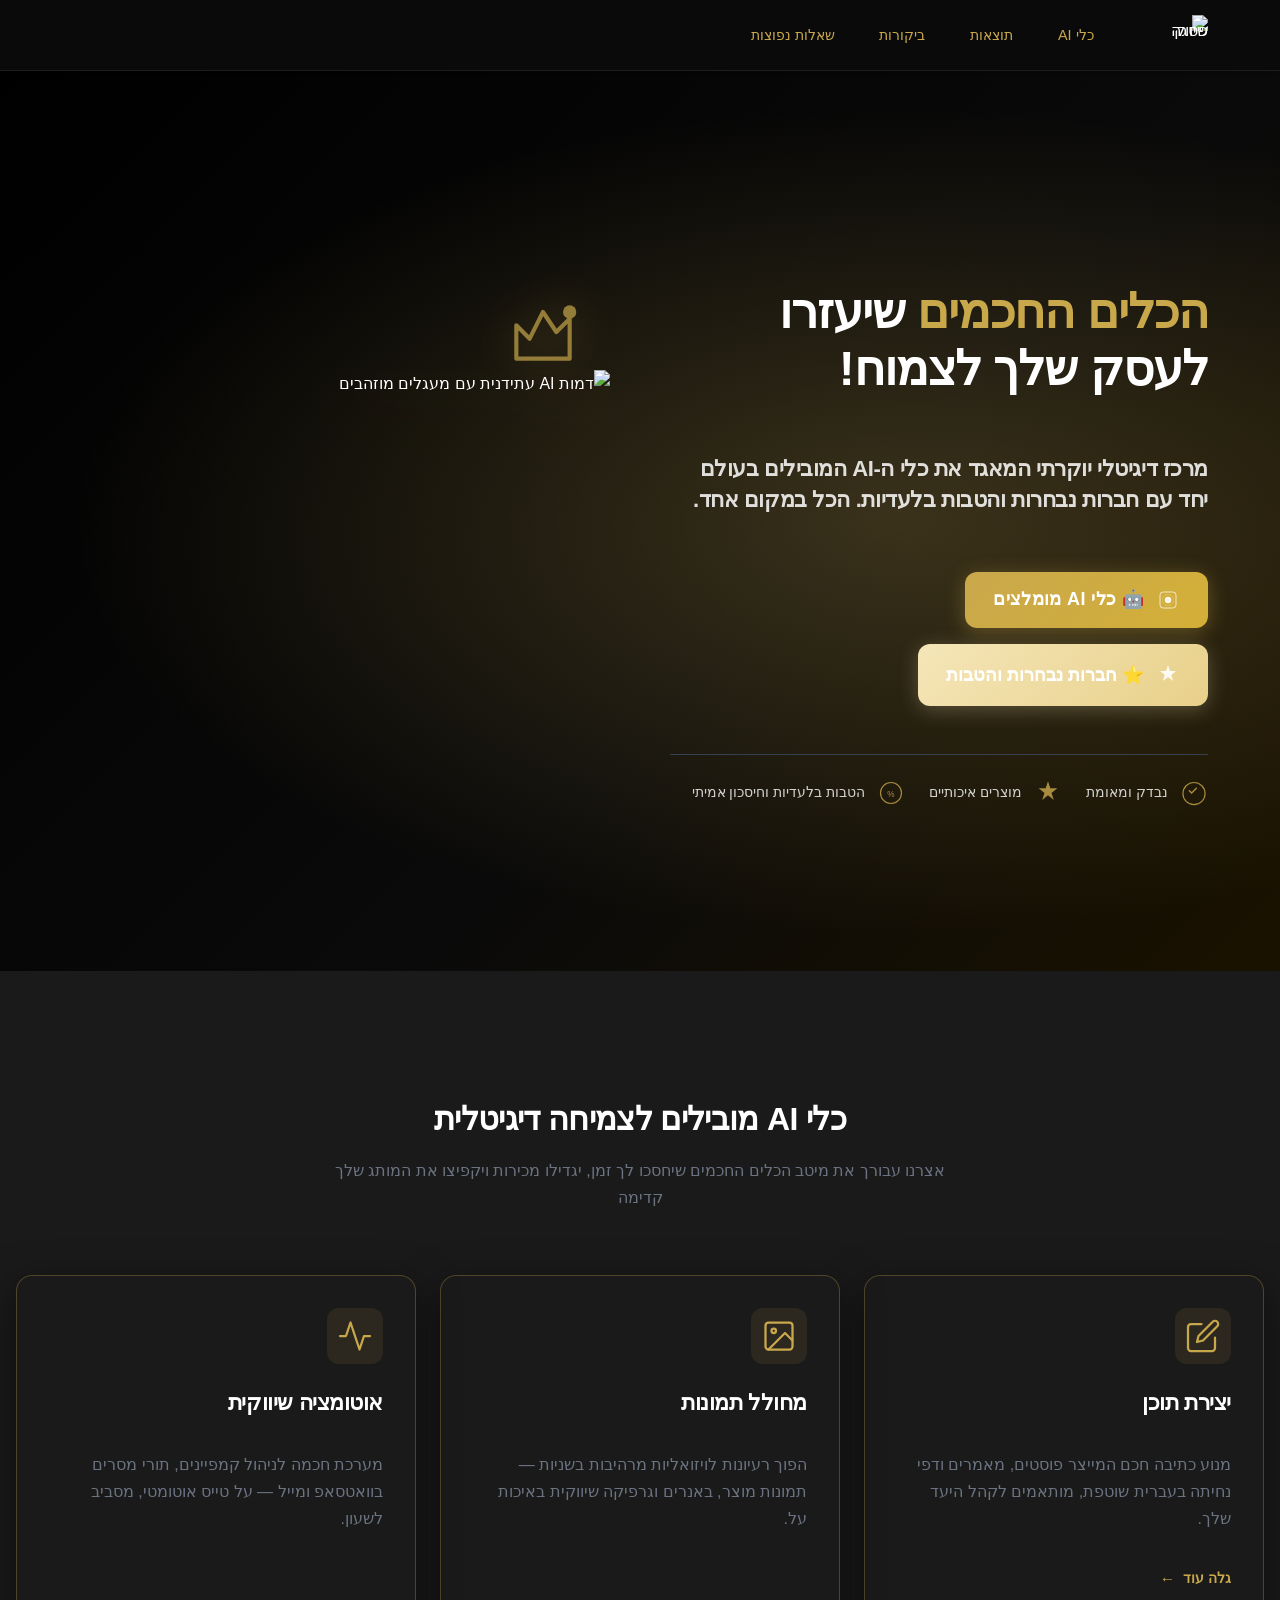
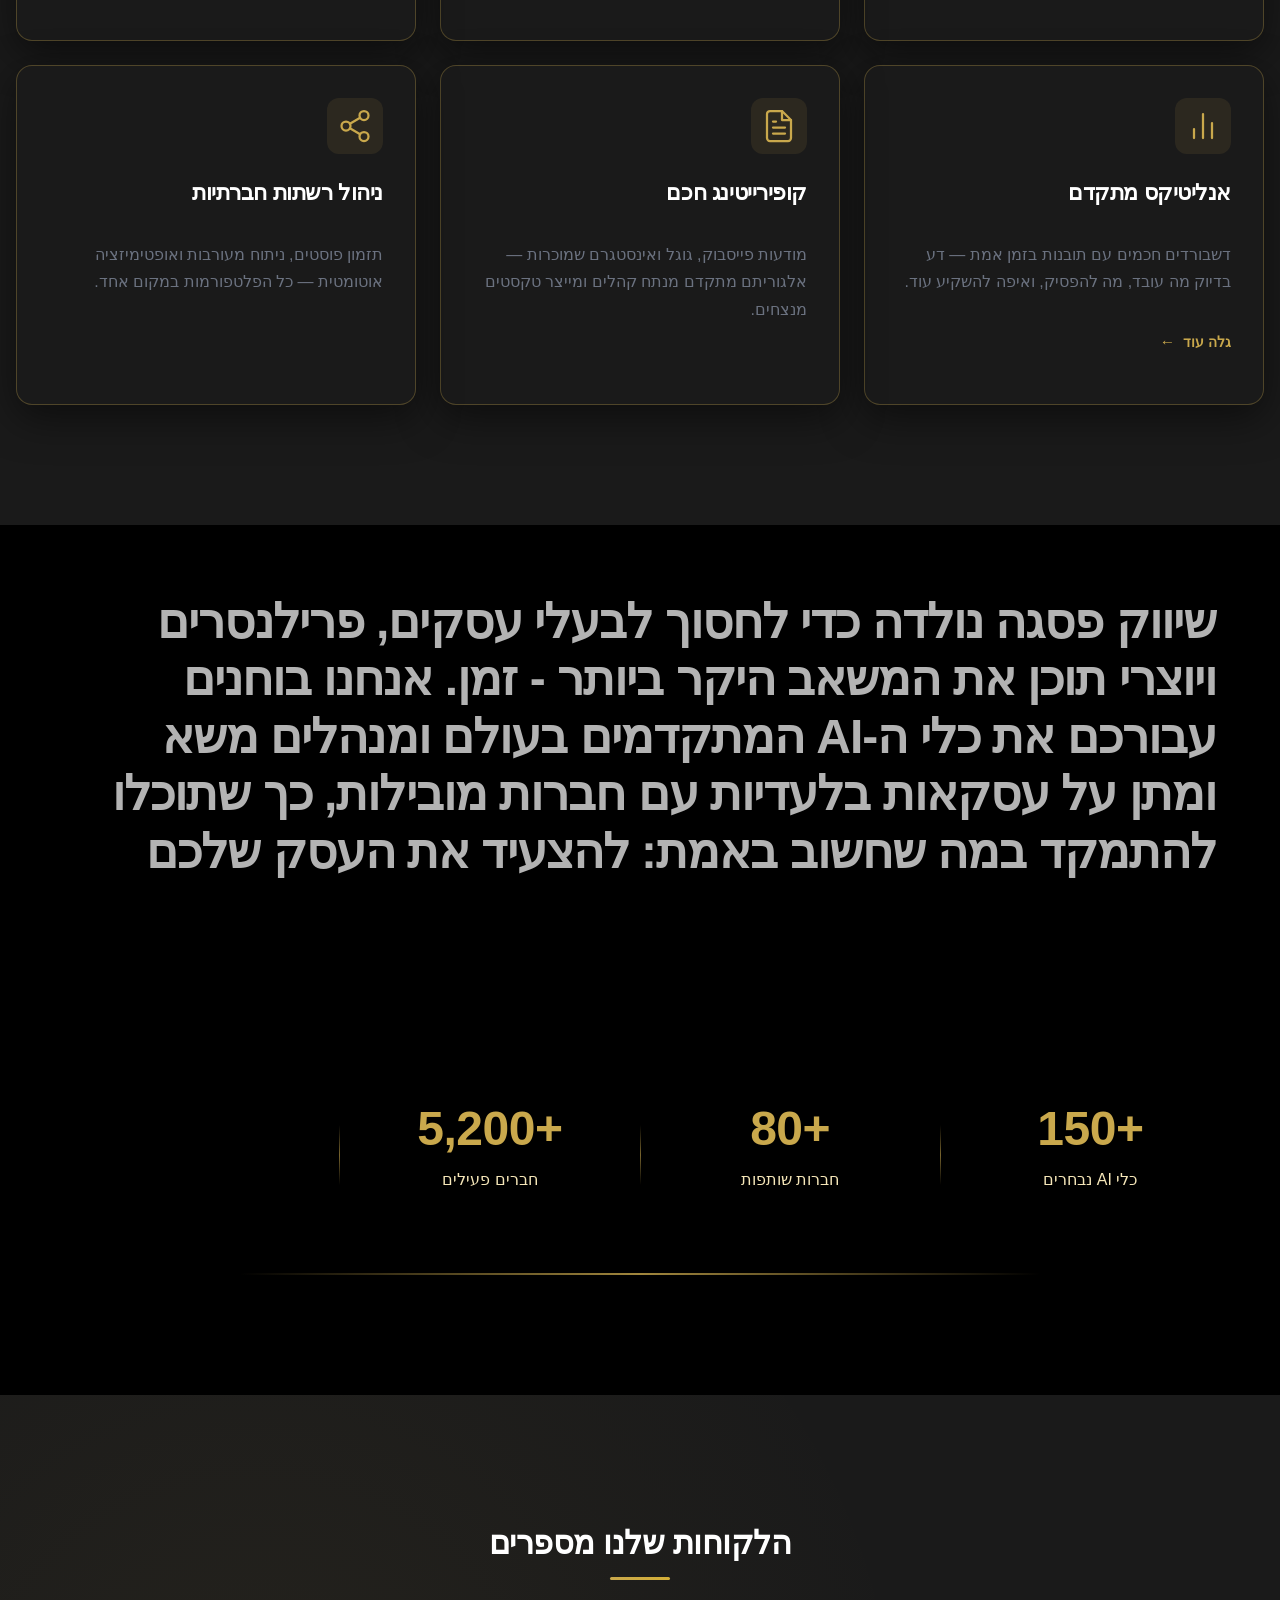
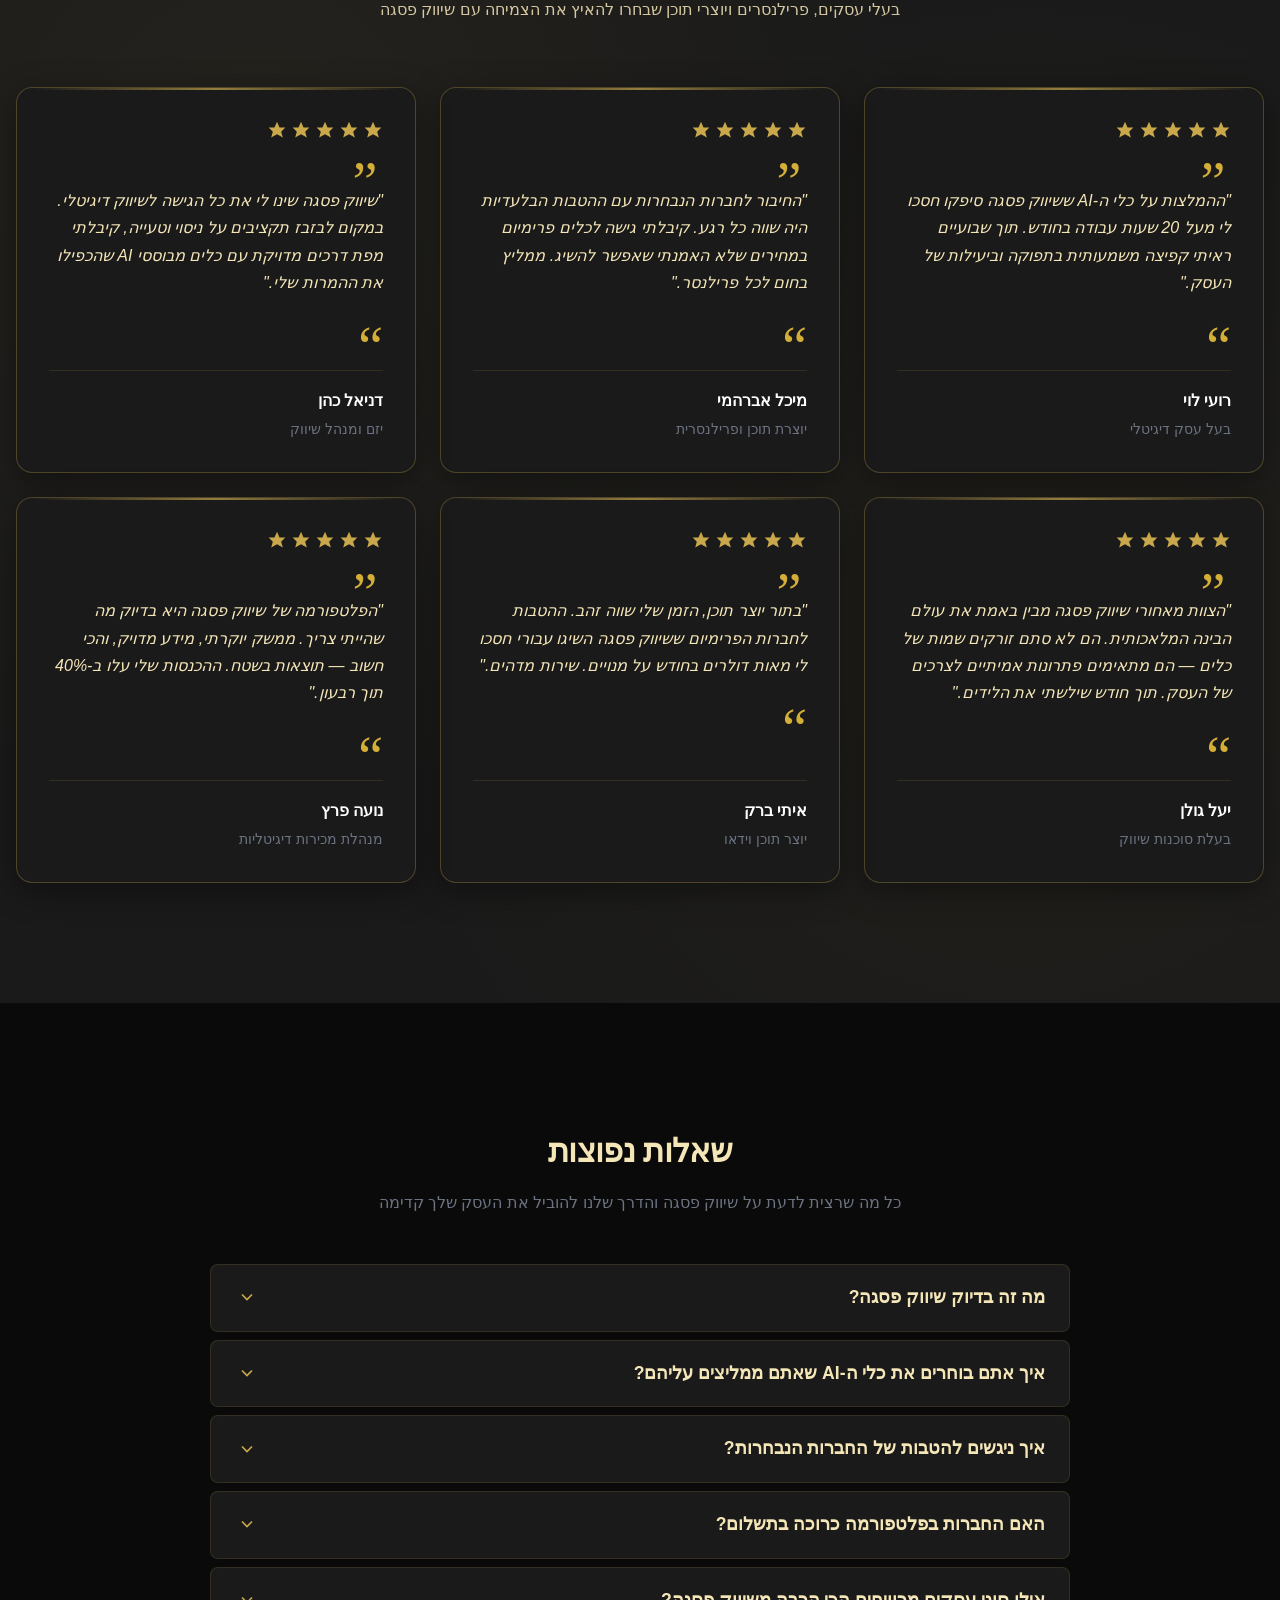
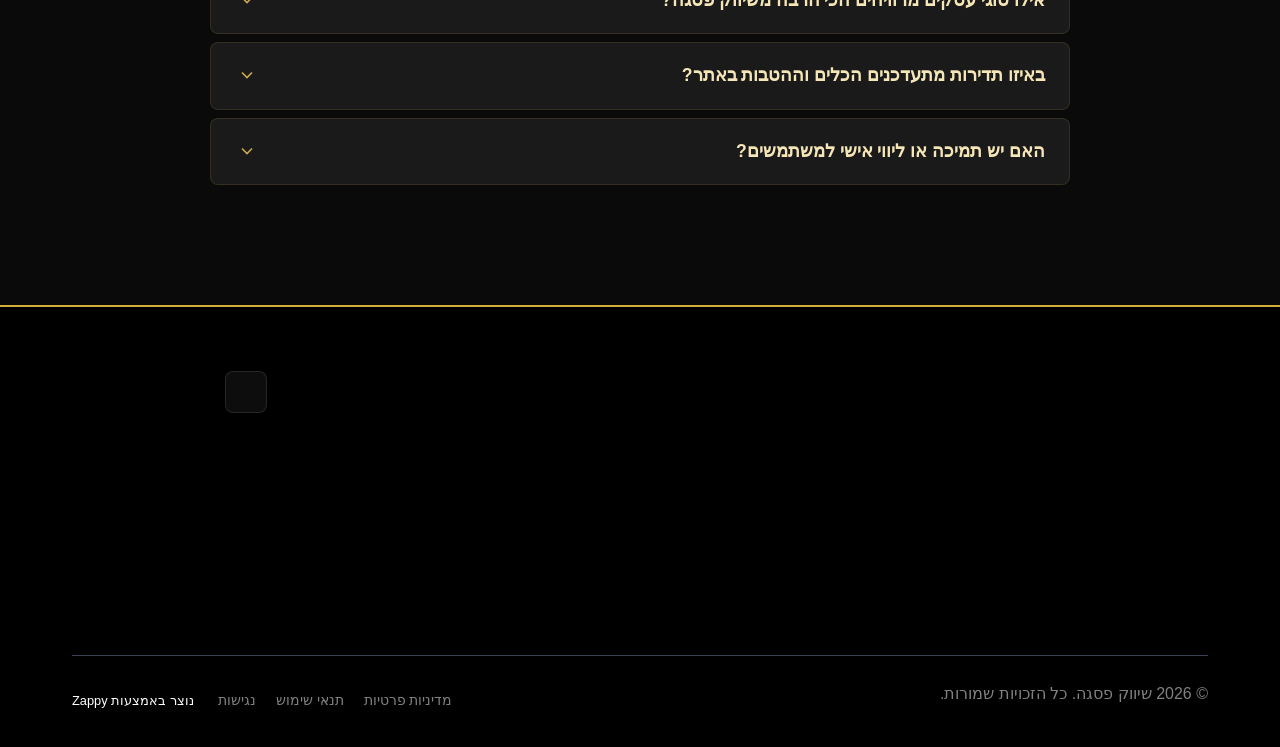
==== commit 2c47e767: "Background sync: Progressive GitHub Sync" ====
--- a/public/index.html
+++ b/public/index.html
@@ -1 +1 @@
-<!doctype html><html dir="rtl" lang="he"><head><meta charset="UTF-8"><meta content="width=device-width,initial-scale=1" name="viewport"><meta content="index, follow" name="robots"><title>קפיצת מדרגה דיגיטלית לעסק שלך — שיווק פסגה</title><meta content="גלו איך שיווק פסגה הופכת אתגרים דיגיטליים להזדמנויות יוקרתיות. כלים חכמים, מומחי שיווק דיגיטלי והטבות בלעדיות מחכים לכם. הצעד הראשון להצלחה מתחיל כאן." name="description"><meta content="שיווק דיגיטלי, digital marketing services, כלים דיגיטליים, digital marketing specialist, שיווק פסגה" name="keywords"><link href="/assets/favicon.ico" rel="icon" type="image/x-icon"><link href="/assets/favicon-16x16.png" rel="icon" type="image/png" sizes="16x16"><link href="/assets/favicon-32x32.png" rel="icon" type="image/png" sizes="32x32"><link href="/assets/favicon-48x48.png" rel="icon" type="image/png" sizes="48x48"><link href="/assets/favicon-192x192.png" rel="icon" type="image/png" sizes="192x192"><link href="/assets/favicon-512x512.png" rel="icon" type="image/png" sizes="512x512"><link href="/assets/apple-touch-icon.png" rel="apple-touch-icon"><script>!function(){"use strict";var t="cf34872c-4d24-41f1-a85f-ea0d63cca7e1",e="https://api.zappy5.com/api/analytics/track",a=18e5,n=2592e6,o=!0,i=!0,r=!0;var s=function(){var e="zappy_visitor_"+t,a=null;try{if(a=localStorage.getItem(e)){var o=JSON.parse(a),i=Date.now();if(i-o.created<n)return o.lastSeen=i,localStorage.setItem(e,JSON.stringify(o)),o.id}}catch(t){console.warn("Zappy Analytics: LocalStorage not available")}var r="zv_"+Date.now()+"_"+Math.random().toString(36).substr(2,9);try{localStorage.setItem(e,JSON.stringify({id:r,created:Date.now(),lastSeen:Date.now()}))}catch(t){}return r}(),c=function(){var e="zappy_session_"+t,n=null;try{if(n=sessionStorage.getItem(e)){var o=JSON.parse(n),i=Date.now();if(i-o.timestamp<a)return o.timestamp=i,sessionStorage.setItem(e,JSON.stringify(o)),o.id}}catch(t){console.warn("Zappy Analytics: SessionStorage not available")}var r="zs_"+Date.now()+"_"+Math.random().toString(36).substr(2,9);try{sessionStorage.setItem(e,JSON.stringify({id:r,timestamp:Date.now()}))}catch(t){}return r}();function l(a,n){n=n||{};var o={website_id:t,event_type:a,page_path:window.location.pathname,referrer:document.referrer||"direct",visitor_id:s,session_id:c,metadata:n};if(navigator.sendBeacon){var i=new Blob([JSON.stringify(o)],{type:"application/json"});navigator.sendBeacon(e,i)}else fetch(e,{method:"POST",headers:{"Content-Type":"application/json"},body:JSON.stringify(o),keepalive:!0}).catch(function(t){console.warn("Zappy Analytics: Failed to track event",t)})}o&&l("pageview",{title:document.title,url:window.location.href}),i&&document.addEventListener("click",function(t){var e=t.target;if("BUTTON"===e.tagName||e.closest("button")){var a="BUTTON"===e.tagName?e:e.closest("button");l("click",{element:"button",text:a.textContent.trim().substring(0,100),id:a.id||null,class:a.className||null})}else if("A"===e.tagName||e.closest("a")){var n="A"===e.tagName?e:e.closest("a");l("navigation",{element:"link",text:n.textContent.trim().substring(0,100),href:n.href,external:n.hostname!==window.location.hostname})}},!0),r&&document.addEventListener("submit",function(t){var e=t.target;l("form_submit",{form_id:e.id||null,form_name:e.name||null,form_action:e.action||null,form_method:e.method||"GET"})},!0);var d=Date.now();window.addEventListener("beforeunload",function(){l("page_unload",{time_on_page:Math.floor((Date.now()-d)/1e3),page_path:window.location.pathname})}),window.zappyAnalytics={track:l,getVisitorId:function(){return s},getSessionId:function(){return c}}}()</script><script>!function(){"use strict";if(!window.zappyFireMarketingEvent){var t={begin_checkout:"checkout_started",purchase:"checkout_complete",add_to_cart:"add_to_cart",view_product:"view_product"},e={whatsapp_click:{ga4:"contact",meta:"Contact",gtm:"whatsapp_click",ecom:!1},phone_click:{ga4:"contact",meta:"Contact",gtm:"phone_click",ecom:!1},contact_form_submitted:{ga4:"generate_lead",meta:"Lead",gtm:"contact_form_submitted",ecom:!1},checkout_started:{ga4:"begin_checkout",meta:"InitiateCheckout",gtm:"begin_checkout",ecom:!0},checkout_complete:{ga4:"purchase",meta:"Purchase",gtm:"purchase",ecom:!0},product_inquiry:{ga4:"generate_lead",meta:"Lead",gtm:"product_inquiry",ecom:!1},add_to_cart:{ga4:"add_to_cart",meta:"AddToCart",gtm:"add_to_cart",ecom:!0},view_product:{ga4:"view_item",meta:"ViewContent",gtm:"view_item",ecom:!0}};window.zappyFireMarketingEvent=function(r,o,u){try{u=u||{};var p=t[r]||r,d=e[p];if(!d)return;if((o=o||{}).pagePath||o.page_path||(o.pagePath=a()),"checkout_complete"===p){var l=String(o.orderId||o.order_id||o.transaction_id||"");if(l&&function(t){if(!t)return!1;try{return"1"===sessionStorage.getItem(i(t))}catch(t){return!1}}(l))return;l&&function(t){if(t)try{sessionStorage.setItem(i(t),"1")}catch(t){}}(l)}if(!u.skipFirstParty)try{window.zappyAnalytics&&"function"==typeof window.zappyAnalytics.track&&window.zappyAnalytics.track(p,o)}catch(t){}try{if(window.dataLayer=window.dataLayer||[],d.ecom){var _=c(p,o),m={};_.transaction_id&&(m.transaction_id=_.transaction_id),null!=_.value&&(m.value=_.value),_.currency&&(m.currency=_.currency),_.items&&(m.items=_.items),window.dataLayer.push({event:d.gtm,ecommerce:m}),"checkout_complete"!==p&&"checkout_started"!==p||window.dataLayer.push({event:p,ecommerce:m})}else{var s={event:d.gtm};for(var h in o)Object.prototype.hasOwnProperty.call(o,h)&&(s[h]=o[h]);window.dataLayer.push(s)}}catch(t){}try{"function"==typeof window.gtag&&window.gtag("event",d.ga4,c(p,o))}catch(t){}try{"function"==typeof window.fbq&&window.fbq("track",d.meta,function(t,e){for(var r=n(e=e||{}),a=parseFloat(null!=e.value?e.value:null!=e.total?e.total:0)||0,c=String(e.currency||"USD").toUpperCase(),i=[],o=0,u=0;u<r.length;u++)r[u].item_id&&i.push(r[u].item_id),o+=r[u].quantity||1;if("checkout_complete"===t)return{value:a,currency:c,content_ids:i.length?i:void 0,content_type:"product",num_items:o||void 0,order_id:String(e.order_id||e.orderId||e.transaction_id||e.orderNumber||"")||void 0};if("checkout_started"===t)return{value:a,currency:c,content_ids:i.length?i:void 0,content_type:"product",num_items:o||parseInt(null!=e.itemCount?e.itemCount:0,10)||void 0};if("add_to_cart"===t){var p=String(e.productId||e.product_id||i[0]||"");return{value:a||(r[0]?r[0].price*r[0].quantity:0),currency:c,content_ids:p?[p]:i.length?i:void 0,content_type:"product",content_name:e.productName||e.product_name||r[0]&&r[0].item_name,num_items:parseInt(null!=e.quantity?e.quantity:o||1,10)||1}}if("view_product"===t){var d=String(e.productId||e.product_id||i[0]||"");return{value:a||parseFloat(null!=e.price?e.price:0)||0,currency:c,content_ids:d?[d]:i.length?i:void 0,content_type:"product",content_name:e.productName||e.product_name||r[0]&&r[0].item_name}}return"whatsapp_click"===t||"phone_click"===t?{content_name:"whatsapp_click"===t?"WhatsApp":"Phone",content_category:"contact"}:"contact_form_submitted"===t||"product_inquiry"===t?{content_name:"product_inquiry"===t?"Product inquiry":"Contact form",content_category:e.productName||e.product_name||void 0}:e}(p,o))}catch(t){}}catch(t){}};var r=Object.create(null);document.addEventListener("click",function(t){try{var e=t.target;if(!e)return;var r=u(e,".whatsapp-float, a.whatsapp-float, [data-zappy-whatsapp]"),n=function(t){for(var e=t;e&&e!==document;){if("A"===e.tagName)return e;e=e.parentElement}return null}(e),c=n&&n.href||"";if(r||n&&function(t){if(!t)return!1;var e=String(t).toLowerCase();return-1!==e.indexOf("wa.me/")||-1!==e.indexOf("api.whatsapp.com")||-1!==e.indexOf("whatsapp.com/send")||0===e.indexOf("whatsapp:")}(c)){if(!o("wa:"+c)){var i=r?"float":"link";window.zappyFireMarketingEvent("whatsapp_click",{source:i,href:c||null,pagePath:a()})}return}var p=u(e,".phone-header-btn, .nav-phone-btn, .call-btn, [data-zappy-phone]"),d="";if(n&&n.href&&0===String(n.href).toLowerCase().indexOf("tel:")?d=n.href:p&&p.href&&0===String(p.href).toLowerCase().indexOf("tel:")&&(d=p.href),p||d){var l="";return d&&(l=String(d).replace(/^tel:/i,"").trim()),void(o("tel:"+(l||p&&p.id||"btn"))||window.zappyFireMarketingEvent("phone_click",{source:p?"button":"link",phone:l||null,href:d||null,pagePath:a()}))}}catch(t){}},!0)}function a(){try{if(window.ZAPPY_CONFIG&&window.ZAPPY_CONFIG.currentPagePath)return window.ZAPPY_CONFIG.currentPagePath}catch(t){}try{return window.location.pathname||"/"}catch(t){return"/"}}function n(t){var e=(t=t||{}).items||t.cartItems||t.cart_items||t.lineItems||[];Array.isArray(e)||(e=[]);for(var r=[],a=0;a<e.length;a++){var n=e[a];if(n&&"object"==typeof n){var c=String(n.item_id||n.productId||n.product_id||n.id||"").trim(),i=String(n.item_name||n.productName||n.product_name||n.name||"").trim(),o=parseFloat(null!=n.price?n.price:null!=n.unitPrice?n.unitPrice:0)||0,u=Math.max(1,parseInt(null!=n.quantity?n.quantity:null!=n.qty?n.qty:1,10)||1);(c||i)&&r.push({item_id:c||i,item_name:i||c,price:o,quantity:u})}}return r}function c(t,e){var r=n(e=e||{}),c=parseFloat(null!=e.value?e.value:null!=e.total?e.total:0)||0,i=String(e.currency||"USD").toUpperCase();if("checkout_complete"===t)return{transaction_id:String(e.transaction_id||e.orderId||e.order_id||e.orderNumber||"")||void 0,value:c,currency:i,items:r};if("checkout_started"===t)return{value:c,currency:i,items:r};if("add_to_cart"===t){var o=r.length?r:[{item_id:String(e.productId||e.product_id||""),item_name:String(e.productName||e.product_name||""),price:parseFloat(null!=e.value?e.value:null!=e.price?e.price:0)||0,quantity:parseInt(null!=e.quantity?e.quantity:1,10)||1}].filter(function(t){return t.item_id||t.item_name});return{value:c||(o[0]?o[0].price*o[0].quantity:0),currency:i,items:o}}if("view_product"===t){var u=r.length?r:[{item_id:String(e.productId||e.product_id||""),item_name:String(e.productName||e.product_name||""),price:parseFloat(null!=e.price?e.price:null!=e.value?e.value:0)||0,quantity:1}].filter(function(t){return t.item_id||t.item_name});return{currency:i,value:c||(u[0]?u[0].price:0),items:u}}return"whatsapp_click"===t||"phone_click"===t?{method:"whatsapp_click"===t?"whatsapp":"phone",page_path:e.pagePath||a()}:"contact_form_submitted"===t||"product_inquiry"===t?{page_path:e.pagePath||a()}:e}function i(t){return"zappy_purchase_fired_"+String(t||"")}function o(t){var e=Date.now();return!!(r[t]&&e-r[t]<800)||(r[t]=e,!1)}function u(t,e){return t&&t.closest?t.closest(e):null}}()</script><meta content="קפיצת מדרגה דיגיטלית לעסק שלך — שיווק פסגה" property="og:title"><meta content="גלו איך שיווק פסגה הופכת אתגרים דיגיטליים להזדמנויות יוקרתיות. כלים חכמים, מומחי שיווק דיגיטלי והטבות בלעדיות מחכים לכם. הצעד הראשון להצלחה מתחיל כאן." property="og:description"><meta content="summary_large_image" name="twitter:card"><meta content="קפיצת מדרגה דיגיטלית לעסק שלך — שיווק פסגה" name="twitter:title"><meta content="גלו איך שיווק פסגה הופכת אתגרים דיגיטליים להזדמנויות יוקרתיות. כלים חכמים, מומחי שיווק דיגיטלי והטבות בלעדיות מחכים לכם. הצעד הראשון להצלחה מתחיל כאן." name="twitter:description"><script type="application/ld+json">{"@context":"https://schema.org","@graph":[{"@type":"Organization","@id":"https://peakmarketing.zappy5.app#organization","name":"שיווק פסגה","url":"https://peakmarketing.zappy5.app","description":"Shiuk Pisga (Peak Marketing) is a premium digital marketing hub targeting business owners, freelancers, and content creators. The brand positions itself at the intersection of luxury and technology, curating top AI tools and exclusive partner companies with special benefits. The visual identity is sleek and authoritative — black, gold, and cream — evoking prestige and innovation. The landing page is designed for clarity and conversion, with two prominent CTAs guiding visitors to either AI tool recommendations or exclusive company deals.","contactPoint":[{"@type":"ContactPoint","contactType":"customer service","email":"mmaa564398@gmail.com","telephone":"0555697567"}]},{"@type":"WebSite","@id":"https://peakmarketing.zappy5.app#website","url":"https://peakmarketing.zappy5.app","name":"שיווק פסגה","publisher":{"@id":"https://peakmarketing.zappy5.app#organization"}}]}</script><meta content="website" property="og:type"><meta content="he_IL" property="og:locale"><link href="https://fonts.googleapis.com/css2?family=Heebo:wght@400;500;600;700&amp;display=swap" rel="stylesheet"><link href="https://fonts.googleapis.com" rel="preconnect"><link href="https://fonts.gstatic.com" rel="preconnect" crossorigin=""><style>.skip-link{position:absolute;top:0;left:0;transform:translateY(-200%);padding:12px 18px;background:var(--bg-dark,#1a1a1a);color:var(--text-light,#fff);font-weight:600;border-radius:0 0 8px 0;z-index:10000}.skip-link:focus{transform:none;outline:2px solid var(--ring,#fff);outline-offset:2px}:focus-visible{outline:2px solid var(--ring,currentColor);outline-offset:3px}</style><link href="/assets/favicon.ico" rel="icon" type="image/x-icon"><link href="/assets/favicon-16x16.png" rel="icon" type="image/png" sizes="16x16"><link href="/assets/favicon-32x32.png" rel="icon" type="image/png" sizes="32x32"><link href="/assets/favicon-48x48.png" rel="icon" type="image/png" sizes="48x48"><link href="/assets/favicon-192x192.png" rel="icon" type="image/png" sizes="192x192"><link href="/assets/favicon-512x512.png" rel="icon" type="image/png" sizes="512x512"><link href="/assets/apple-touch-icon.png" rel="apple-touch-icon"><link href="https://cdn.jsdelivr.net/npm/vanilla-cookieconsent@3/dist/cookieconsent.css" rel="stylesheet"><style id="zappy-critical-above-fold-css">html{box-sizing:border-box;-webkit-text-size-adjust:100%}*,::after,::before{box-sizing:inherit}body{margin:0;min-width:320px;overflow-x:clip}img,svg,video{max-width:100%;height:auto}main{display:block}.container{width:min(100% - 32px,1200px);margin-inline:auto}.navbar,header .navbar,header[role=banner],nav.navbar{position:relative;z-index:1000;width:100%}.nav-container,.navbar .container{display:flex;align-items:center;justify-content:space-between;min-height:64px}.logo,.logo-link img{display:block;width:35px;height:35px;object-fit:contain}#navMenu,.nav-menu{list-style:none;margin:0;padding:0}#navMenu a,.nav-menu a,.navbar .nav-links a,.navbar a{color:inherit;text-decoration:none}#navMenu .sub-menu,.nav-menu .sub-menu,.navbar .sub-menu{display:none}.fa,.fa-brands,.fa-regular,.fa-solid,.fab,.far,.fas{display:inline-block;min-width:1em;text-align:center}html:not(#zappy-noop) .navbar:has(.nav-ecommerce-icons)>.phone-header-btn,html:not(#zappy-noop)[data-zappy-site-type=ecommerce] .phone-header-btn{display:none!important;visibility:hidden!important;width:0!important;height:0!important;pointer-events:none!important}.zappy-preview-empty-store-cta{display:none!important;visibility:hidden!important;height:0!important;max-height:0!important;overflow:hidden!important;margin:0!important;padding:0!important;border:0!important;box-shadow:none!important}.zappy-catalog-menu{background:var(--surface-color,var(--surface,linear-gradient(135deg,#f8f9fa 0,#fff 100%)));border-bottom:1px solid var(--border-color,#e5e7eb);padding:0;position:sticky;top:0;z-index:90}.zappy-catalog-menu.rtl,.zappy-catalog-menu[dir=rtl]{direction:rtl}.zappy-catalog-menu.ltr,.zappy-catalog-menu[dir=ltr]{direction:ltr}.catalog-menu-container{max-width:1440px;margin:0 auto;display:flex;align-items:center;gap:8px;padding:10px 24px;overflow:visible}.catalog-menu-categories,.catalog-menu-list{display:flex;align-items:center;gap:4px;flex-wrap:wrap;margin:0;padding:0;list-style:none}.catalog-menu-item{display:inline-flex;align-items:center;padding:8px 16px;font-size:14px;font-weight:500;color:var(--text-color,var(--text,#374151));text-decoration:none;border-radius:20px;white-space:nowrap}.catalog-menu-all{background:var(--primary-color,var(--primary,#111));color:var(--text-light,#fff)!important}.catalog-menu-parent{position:relative;display:inline-flex;align-items:center}.catalog-menu-trigger{display:inline-flex;align-items:center;gap:6px}.catalog-menu-chevron{flex-shrink:0}.catalog-menu-parent>.sub-menu{display:none!important;visibility:hidden!important;opacity:0!important;pointer-events:none!important}.hero-section,.index-hero-section,section[class*=hero]{position:relative;overflow:hidden}.hero-section,.index-hero-section{min-height:560px}section[data-hero-type*=fullscreen]{min-height:100vh}.hero-bg-image,.hero-bg-wrapper,section[class*=hero] [class*=hero-bg]{position:absolute;inset:0;width:100%;height:100%}.hero-bg-image img,.hero-bg-wrapper img,section[class*=hero] [data-hero-bg],section[class*=hero] img[data-hero-background=true]{width:100%!important;height:100%!important;object-fit:cover!important;display:block}.hero-content,section[class*=hero] .container{position:relative;z-index:2}@media(max-width:768px){:root{--header-height:72px;--total-header-height:72px;--zappy-mobile-menu-top:72px}html[data-zappy-site-type=ecommerce] body{padding-top:var(--total-header-height,72px)}html[data-zappy-site-type=ecommerce] body>.navbar:not(.zappy-catalog-menu),html[data-zappy-site-type=ecommerce] body>nav.navbar{position:fixed!important;top:0;left:0;right:0;z-index:100000;width:100%;margin-bottom:0}.zappy-catalog-menu{position:fixed;top:var(--header-height,72px);left:0;right:0;z-index:99999}.nav-container,.navbar .container{min-height:60px}#navMenu,.nav-menu{max-width:100vw;overflow-x:hidden}.hero-section,.index-hero-section,section[class*=hero],section[data-hero-type*=fullscreen]{min-height:100svh}.hero-bg-image,.hero-bg-wrapper,.hero-scrim{min-height:100svh}}:root{--nav-bg:#0a0a0a}.navbar{background-color:#0a0a0a!important}/* ZAPPY_ANNOUNCEMENT_HEADER_OFFSET_CSS_V3 */ :root{--zappy-header-stack-height:calc(var(--zappy-announcement-height, 40px) + var(--header-height, 72px))}body:has(.zappy-announcement-bar) .navbar:not(.zappy-catalog-menu):not(.mobile-search-panel),body:has(.zappy-announcement-bar) header.navbar,body:has(.zappy-announcement-bar) nav.navbar:not(.zappy-catalog-menu){top:var(--zappy-announcement-height,40px)!important}[data-zappy-content-align]{display:flex!important;flex-direction:column!important}[data-zappy-content-align^=top-]{justify-content:flex-start!important}[data-zappy-content-align^=center-],[data-zappy-content-align^=lower-],[data-zappy-content-align^=upper-]{justify-content:center!important}[data-zappy-content-align^=bottom-]{justify-content:flex-end!important}[data-zappy-content-align$="-left"],[data-zappy-content-align$="-mid-left"]{align-items:flex-start!important;text-align:start!important}[data-zappy-content-align$="-center"]{align-items:center!important;text-align:center!important}[data-zappy-content-align$="-mid-right"],[data-zappy-content-align$="-right"]{align-items:flex-end!important;text-align:end!important}[data-zappy-content-align] [data-zappy-align-target]{margin-left:auto;margin-right:auto}[data-zappy-content-align$="-center"] [data-zappy-align-target],[data-zappy-content-align$="-center"] [data-zappy-align-target]>*{text-align:center!important}</style><link href="/styles.css" rel="stylesheet"><script>window.ZAPPY_WEBSITE_ID="cf34872c-4d24-41f1-a85f-ea0d63cca7e1",window.ZAPPY_API_BASE="https://api.zappy5.com"</script><style id="zappy-dropdown-submenu-styles">#navMenu li:has(.sub-menu),.nav-menu li:has(.sub-menu),.navbar li:has(.sub-menu),nav li:has(.sub-menu){position:relative}#navMenu .sub-menu,.nav-menu .sub-menu,.navbar .sub-menu,nav .sub-menu{display:block!important;position:absolute!important;top:100%;left:0;min-width:220px;border-radius:8px;box-shadow:0 8px 25px rgba(0,0,0,.15);padding:8px 0;opacity:0;visibility:hidden;transform:translateY(10px);transition:all .3s ease;z-index:1000;list-style:none;pointer-events:none}#navMenu li:hover>.sub-menu,.nav-menu li:hover>.sub-menu,.navbar li:hover>.sub-menu,nav li:hover>.sub-menu{opacity:1!important;visibility:visible!important;transform:translateY(0)!important;pointer-events:auto!important}.sub-menu li{list-style:none;margin:0;padding:0}.sub-menu a{display:block!important;padding:10px 16px!important;color:var(--text-dark,#333)!important;font-weight:500;text-decoration:none;white-space:nowrap;transition:background-color .2s}.sub-menu .zappy-nav-child>a{padding-left:28px!important;font-size:.9em!important;opacity:.85!important}[dir=rtl] .sub-menu .zappy-nav-child>a,html[lang=ar] .sub-menu .zappy-nav-child>a,html[lang=he] .sub-menu .zappy-nav-child>a{padding-left:10px!important;padding-right:28px!important}.sub-menu .zappy-nav-parent>a{font-weight:600!important}.sub-menu a:hover{background-color:#f5f5f5}[dir=rtl] .nav-menu .sub-menu,[dir=rtl] .navbar .sub-menu,[dir=rtl] nav .sub-menu,html[lang=ar] .nav-menu .sub-menu,html[lang=ar] .navbar .sub-menu,html[lang=ar] nav .sub-menu,html[lang=he] .nav-menu .sub-menu,html[lang=he] .navbar .sub-menu,html[lang=he] nav .sub-menu{left:auto!important;right:0!important}.sub-menu:empty,.sub-menu:not(:has(li)):not(:has(> a)),.sub-menu:not(:has(li:not(.zappy-hidden-menu-item))):not(:has(> a)){display:none!important;opacity:0!important;visibility:hidden!important;pointer-events:none!important}li:has(.menu-group-title):hover>.sub-menu{opacity:1!important;visibility:visible!important;transform:translateY(0)!important;pointer-events:auto!important}#navMenu>li>.menu-group-title,.nav-menu>li>.menu-group-title{display:inline-block;padding:.5rem 1rem;cursor:default;user-select:none}@media (max-width:768px){#navMenu .sub-menu,.nav-menu .sub-menu,.navbar .sub-menu,nav .sub-menu{position:static!important;transform:none!important;box-shadow:none!important;background:0 0!important;max-height:0;overflow:hidden;opacity:0;visibility:hidden;transition:max-height .3s ease,opacity .3s ease;padding:0!important;border-radius:0!important}#navMenu .sub-menu.mobile-expanded,.nav-menu .sub-menu.mobile-expanded,.navbar .sub-menu.mobile-expanded{max-height:none!important;overflow-y:visible!important;opacity:1!important;visibility:visible!important;padding:8px 0 8px 16px!important}[dir=rtl] .sub-menu.mobile-expanded,html[lang=he] .sub-menu.mobile-expanded{padding:8px 16px 8px 0!important}#navMenu li:hover>.sub-menu,.nav-menu li:hover>.sub-menu,.navbar li:hover>.sub-menu,nav li:hover>.sub-menu{opacity:0;visibility:hidden;pointer-events:none}#navMenu li>.sub-menu.mobile-expanded,.nav-menu li>.sub-menu.mobile-expanded,.navbar li>.sub-menu.mobile-expanded,nav li>.sub-menu.mobile-expanded{opacity:1!important;visibility:visible!important;pointer-events:auto!important}#navMenu li:has(.sub-menu),.nav-menu li:has(.sub-menu),.navbar li:has(.sub-menu),nav li:has(.sub-menu){display:flex!important;flex-wrap:wrap!important;align-items:center!important;position:relative!important;min-height:44px!important}#navMenu li:has(.sub-menu)>a,.nav-menu li:has(.sub-menu)>a,.navbar li:has(.sub-menu)>a,nav li:has(.sub-menu)>a{flex:1!important;min-width:0!important}#navMenu li:has(.sub-menu)>.menu-group-title,.nav-menu li:has(.sub-menu)>.menu-group-title,.navbar li:has(.sub-menu)>.menu-group-title,nav li:has(.sub-menu)>.menu-group-title{flex:1!important;min-width:0!important;display:flex!important;align-items:center!important;padding:12px 16px!important;min-height:44px!important;line-height:1.4!important;font-weight:600!important;box-sizing:border-box!important}#navMenu li:has(.sub-menu)>.sub-menu,.nav-menu li:has(.sub-menu)>.sub-menu,.navbar li:has(.sub-menu)>.sub-menu,nav li:has(.sub-menu)>.sub-menu{flex-basis:100%!important;width:100%!important}#navMenu li:has(.sub-menu)>a [class*=arrow],#navMenu li:has(.sub-menu)>a [class*=chevron],.nav-menu li:has(.sub-menu)>a .fa-angle-down,.nav-menu li:has(.sub-menu)>a .fa-chevron-down,.nav-menu li:has(.sub-menu)>a [class*=arrow],.nav-menu li:has(.sub-menu)>a [class*=chevron],nav li:has(.sub-menu)>a [class*=arrow],nav li:has(.sub-menu)>a [class*=chevron]{display:none!important;visibility:hidden!important}.mobile-submenu-toggle{display:flex!important;align-items:center!important;justify-content:center!important;width:44px!important;height:auto!important;background:0 0!important;border:none!important;cursor:pointer!important;color:var(--text-light)!important;position:static!important;flex-shrink:0!important;align-self:stretch!important;z-index:2!important;padding:0!important;margin:0!important}.mobile-submenu-toggle::after{content:''!important;width:0!important;height:0!important;border-left:6px solid transparent!important;border-right:6px solid transparent!important;border-top:7px solid currentColor!important;transition:transform .3s ease!important}.mobile-submenu-toggle.expanded::after{transform:rotate(180deg)!important}.sub-menu a{padding:10px 0!important;display:block!important;color:var(--text-light)!important;white-space:normal!important}.sub-menu .zappy-nav-child>a{padding-left:28px!important;font-size:.9em!important;opacity:.85!important}[dir=rtl] .sub-menu .zappy-nav-child>a,html[lang=ar] .sub-menu .zappy-nav-child>a,html[lang=he] .sub-menu .zappy-nav-child>a{padding-left:0!important;padding-right:28px!important}.sub-menu .zappy-nav-parent>a{font-weight:600!important}#navMenu.active,.nav-menu.active{max-width:100vw!important;overflow-x:hidden!important;box-sizing:border-box!important}.navbar .sub-menu li a,.zappy-products-dropdown .sub-menu a,nav.navbar .sub-menu li a{color:var(--text-light)!important}}@media (min-width:769px){.mobile-submenu-toggle{display:none!important}}</style><style data-zappy-image-carousel-css="true">[data-zappy-image-carousel]{position:relative;overflow:hidden}.zappy-carousel-hero[data-zappy-image-carousel]{position:absolute;inset:0;z-index:0}[data-zappy-image-carousel]>.zappy-carousel-slide{position:absolute;inset:0;opacity:0;transition:opacity 1s ease-in-out;pointer-events:none;z-index:0}[data-zappy-image-carousel]>.zappy-carousel-slide.is-active{opacity:1;pointer-events:auto;z-index:1}[data-zappy-image-carousel]>.zappy-carousel-slide img{width:100%!important;height:100%!important;object-fit:cover!important;display:block!important;max-width:none!important;max-height:none!important;margin:0!important}[data-zappy-image-carousel]>.zappy-carousel-slide img:not([data-zappy-carousel-image-ready=true]){opacity:0!important}[data-zappy-image-carousel]>.zappy-carousel-slide img[data-zappy-carousel-image-ready=true]{opacity:1!important;transition:opacity .15s ease}@media(scripting:none){[data-zappy-image-carousel]>.zappy-carousel-slide img{opacity:1!important}}.zappy-carousel-hero[data-zappy-image-carousel]>.zappy-carousel-slide img{position:absolute!important;top:0!important;left:0!important}[data-zappy-image-carousel] .zappy-carousel-slide-link{position:absolute;inset:0;display:block;z-index:2;background:0 0}.zappy-hero-link-overlay{position:absolute;inset:0;display:block;z-index:1;background:0 0}body.zappy-edit-mode .zappy-hero-link-overlay,body.zappy-edit-mode [data-zappy-image-carousel] .zappy-carousel-slide-link,body.zappy-image-edit-mode .zappy-hero-link-overlay,body.zappy-image-edit-mode [data-zappy-image-carousel] .zappy-carousel-slide-link{pointer-events:none!important}</style><style id="zappy-widget-visibility">html[dir=rtl] .whatsapp-float{right:20px!important;left:auto!important}html:not([dir]) .whatsapp-float,html[dir=ltr] .whatsapp-float{left:20px!important;right:auto!important}html[dir=rtl] #mic-access-tool-general-button,html[dir=rtl] #mic-init-access-tool #mic-access-tool-general-button,html[dir=rtl] #mic-init-access-tool .mic-access-tool-general-button,html[dir=rtl] ._access-icon,html[dir=rtl] .mic-access-tool-general-button{left:20px!important;right:auto!important}html:not([dir]) #mic-access-tool-general-button,html:not([dir]) #mic-init-access-tool #mic-access-tool-general-button,html:not([dir]) #mic-init-access-tool .mic-access-tool-general-button,html:not([dir]) ._access-icon,html:not([dir]) .mic-access-tool-general-button,html[dir=ltr] #mic-access-tool-general-button,html[dir=ltr] #mic-init-access-tool #mic-access-tool-general-button,html[dir=ltr] #mic-init-access-tool .mic-access-tool-general-button,html[dir=ltr] ._access-icon,html[dir=ltr] .mic-access-tool-general-button{right:20px!important;left:auto!important}@media (max-width:768px){.whatsapp-float{display:none!important}}@media (min-width:769px){.whatsapp-float{display:flex!important}}@media (max-width:768px){#mic-access-tool-box,#mic-access-tool-general-button,#mic-init-access-tool #mic-access-tool-box,#mic-init-access-tool #mic-access-tool-general-button,#mic-init-access-tool .mic-access-tool-general-button,._access-icon,._access-menu,.mic-access-tool-box,.mic-access-tool-general-button,div[id*=mic-access-tool-box]{display:none!important;visibility:hidden!important;opacity:0!important;pointer-events:none!important}}@media (min-width:769px){#mic-access-tool-box,#mic-access-tool-general-button,#mic-init-access-tool #mic-access-tool-box,#mic-init-access-tool #mic-access-tool-general-button,#mic-init-access-tool .mic-access-tool-general-button,._access-icon,._access-menu,.mic-access-tool-box,.mic-access-tool-general-button,div[id*=mic-access-tool-box]{display:none!important;visibility:hidden!important;opacity:0!important;pointer-events:none!important}}</style></head><body><a href="#main" class="skip-link">דלג לתוכן הראשי</a><nav class="navbar" dir="rtl"><button class="mobile-toggle" aria-label="Menu" id="mobileToggle"><svg viewBox="0 0 24 24" height="24" width="24" fill="none" class="hamburger-icon" style="display:block !important"><path d="M3 12h18M3 6h18M3 18h18" stroke="currentColor" stroke-width="2" stroke-linecap="round"></path></svg> <svg viewBox="0 0 24 24" height="24" width="24" fill="none" class="close-icon" style="display:none !important"><path d="M18 6L6 18M6 6l12 12" stroke="currentColor" stroke-width="2" stroke-linecap="round"></path></svg></button> <button class="phone-header-btn" aria-label="Call" data-phone="0555697567"><svg viewBox="0 0 24 24" height="20" width="20" fill="currentColor"><path d="M22 16.92v3a2 2 0 0 1-2.18 2 19.79 19.79 0 0 1-8.63-3.07 19.5 19.5 0 0 1-6-6 19.79 19.79 0 0 1-3.07-8.67A2 2 0 0 1 4.11 2h3a2 2 0 0 1 2 1.72 12.84 12.84 0 0 0 .7 2.81 2 2 0 0 1-.45 2.11L8.09 9.91a16 16 0 0 0 6 6l1.27-1.27a2 2 0 0 1 2.11-.45 12.84 12.84 0 0 0 2.81.7A2 2 0 0 1 22 16.92z"></path></svg></button><div class="nav-container"><div class="nav-right-group"><div class="nav-brand"><a href="/" class="logo-link"><img alt="שיווק פסגה" decoding="async" height="35" src="/assets/site-image-image-1.webp" width="35" class="logo"></a></div><ul class="nav-menu" id="navMenu"><li><a href="#features">כלי AI</a></li><li><a href="#stats">תוצאות</a></li><li><a href="#testimonials">ביקורות</a></li><li><a href="#faq">שאלות נפוצות</a></li></ul></div><div class="nav-cta-container"></div></div></nav><script>window.addEventListener("load",function(){const e=document.querySelector(".navbar, nav, header");if(!e)return void console.log("[Navbar] Navbar element not found");let t=document.getElementById("mobileToggle")||document.querySelector(".mobile-toggle")||document.querySelector(".hamburger")||document.querySelector(".hamburger-menu")||document.querySelector(".menu-toggle")||document.querySelector(".burger-menu")||document.querySelector('[aria-label="Menu"]')||document.querySelector('[aria-label="תפריט"]');const o=document.querySelector(".phone-header-btn"),n=window.getComputedStyle(e);let r=n.backgroundColor;if(console.log("[Navbar] Initial navbar background:",r),"transparent"===r||"rgba(0, 0, 0, 0)"===r||r.startsWith("rgba")&&r.includes(", 0)")){const e=n.backgroundImage;if(e&&"none"!==e)console.log("[Navbar] Navbar has background image/gradient, using dark text"),r="rgb(240, 240, 240)";else{const e=window.getComputedStyle(document.body).backgroundColor;console.log("[Navbar] Navbar transparent, using body background:",e),r=e}}const a=r.match(/\d+/g);if(a&&a.length>=3){const e=(.299*parseInt(a[0])+.587*parseInt(a[1])+.114*parseInt(a[2]))/255;console.log("[Navbar] Mobile button colors preserved from Claude CSS (luminance:",e.toFixed(2)+")");const n=document.createElement("style");n.id="zappy-mobile-nav-fix";document.documentElement.lang;document.documentElement.dir,n.textContent='\n        /* Hide mobile buttons on desktop, show only on mobile */\n        @media (min-width: 769px) {\n          .mobile-toggle,\n          .phone-header-btn {\n            display: none !important;\n          }\n        }\n        \n        /* Show and position mobile buttons correctly on mobile */\n        @media (max-width: 768px) {\n          .navbar,\n          nav.navbar {\n            min-height: 70px !important;\n          }\n\n          .mobile-toggle,\n          .phone-header-btn {\n            position: absolute !important;\n            top: 0 !important;\n            bottom: 0 !important;\n            margin-top: auto !important;\n            margin-bottom: auto !important;\n            transform: none !important;\n            z-index: 1001 !important;\n            display: flex !important;\n            align-items: center !important;\n            justify-content: center !important;\n            width: 36px !important;\n            height: 36px !important;\n            border-radius: 50% !important;\n            border: none !important;\n            cursor: pointer !important;\n            padding: 6px !important;\n            background: none !important;\n            color: var(--nav-text, var(--text-light)) !important;\n            touch-action: manipulation !important;\n            -webkit-tap-highlight-color: transparent !important;\n          }\n\n          html[data-zappy-site-type="ecommerce"] .phone-header-btn,\n          body[data-zappy-site-type="ecommerce"] .phone-header-btn,\n          html[data-zappy-site-type="ecommerce"] header .phone-header-btn,\n          html[data-zappy-site-type="ecommerce"] nav .phone-header-btn {\n            display: none !important;\n            visibility: hidden !important;\n            width: 0 !important;\n            height: 0 !important;\n            min-width: 0 !important;\n            overflow: hidden !important;\n          }\n          \n          /* LTR positioning (default): hamburger LEFT, phone RIGHT */\n          html:not([dir="rtl"]):not([lang="he"]):not([lang="ar"]) .mobile-toggle,\n          html[dir="ltr"] .mobile-toggle {\n            left: 12px !important;\n            right: auto !important;\n          }\n          html:not([dir="rtl"]):not([lang="he"]):not([lang="ar"]) .phone-header-btn,\n          html[dir="ltr"] .phone-header-btn {\n            right: 12px !important;\n            left: auto !important;\n          }\n          \n          /* RTL positioning: hamburger RIGHT, phone LEFT */\n          html[dir="rtl"] .mobile-toggle,\n          html[lang="he"] .mobile-toggle,\n          html[lang="ar"] .mobile-toggle {\n            right: 12px !important;\n            left: auto !important;\n          }\n          html[dir="rtl"] .phone-header-btn,\n          html[lang="he"] .phone-header-btn,\n          html[lang="ar"] .phone-header-btn {\n            left: 12px !important;\n            right: auto !important;\n          }\n          \n          /* CRITICAL: Ensure nav-container has min-height on mobile */\n          /* All children are positioned absolutely/fixed on mobile, so height:auto collapses to 0 */\n          .nav-container {\n            min-height: 70px !important;\n            position: relative !important;\n          }\n          \n          /* Ensure SVG icons are properly sized and inherit color */\n          .mobile-toggle svg,\n          .phone-header-btn svg {\n            width: 24px !important;\n            height: 24px !important;\n            /* Don\'t force display - let JavaScript control hamburger/close toggle */\n          }\n          \n          /* Reset nav-cta-container on mobile - remove desktop box-shadow/padding */\n          /* that creates a visible ghost box when CTA button is hidden */\n          .nav-cta-container {\n            box-shadow: none !important;\n            padding: 0 !important;\n          }\n          \n          /* Hide nav-cta-container entirely on mobile when there\'s no lang-switcher */\n          /* (only the CTA button is inside, and it\'s hidden on mobile) */\n          .nav-cta-container:not(:has(.lang-switcher)) {\n            display: none !important;\n          }\n          \n          /* CRITICAL: Prevent hero image fade gradient from bleeding over headline text */\n          /* The .image-fade-gradient has bottom: -30px (extends below parent) */\n          /* On mobile stacked layout, this overlaps the h1 text below the image */\n          .hero-image-column {\n            overflow: hidden !important;\n          }\n          .image-fade-gradient {\n            bottom: 0 !important;\n          }\n          \n          /* Hide desktop language switcher on mobile - hamburger menu handles it */\n          /* High specificity to override stored CSS */\n          .lang-switcher,\n          .nav-cta-container .lang-switcher,\n          .nav-container .lang-switcher,\n          .navbar .lang-switcher,\n          .navbar .nav-cta-container .lang-switcher {\n            display: none !important;\n          }\n        }\n      ';const r=document.getElementById("zappy-mobile-nav-fix");r&&r.remove(),document.head.appendChild(n),console.log("[Navbar] Critical CSS injected for mobile nav positioning");const i=window.innerWidth<=768;if(t){const e=t.querySelector(".hamburger-icon"),o=t.querySelector(".close-icon");e&&(e.style.setProperty("width","24px","important"),e.style.setProperty("height","24px","important"),e.style.setProperty("display","block","important")),o&&(o.style.setProperty("width","24px","important"),o.style.setProperty("height","24px","important"),o.style.setProperty("display","none","important")),i?(t.style.setProperty("position","absolute","important"),t.style.setProperty("top","0","important"),t.style.setProperty("bottom","0","important"),t.style.setProperty("margin-top","auto","important"),t.style.setProperty("margin-bottom","auto","important"),t.style.setProperty("transform","none","important"),t.style.setProperty("z-index","1001","important"),t.style.removeProperty("left"),t.style.removeProperty("right"),console.log("[Navbar] Mobile toggle positioning applied (mobile viewport)")):(t.style.removeProperty("position"),t.style.removeProperty("top"),t.style.removeProperty("transform"),t.style.removeProperty("z-index"),t.style.removeProperty("left"),t.style.removeProperty("right"),console.log("[Navbar] Desktop viewport - cleared mobile toggle inline positioning"))}if(o){const e=o.querySelector("svg");e&&(e.style.width="24px",e.style.height="24px",e.setAttribute("width","24"),e.setAttribute("height","24")),i?(o.style.setProperty("position","absolute","important"),o.style.setProperty("top","0","important"),o.style.setProperty("bottom","0","important"),o.style.setProperty("margin-top","auto","important"),o.style.setProperty("margin-bottom","auto","important"),o.style.setProperty("transform","none","important"),o.style.setProperty("z-index","1001","important"),o.style.removeProperty("left"),o.style.removeProperty("right"),console.log("[Navbar] Phone button positioning applied (mobile viewport)")):(o.style.removeProperty("position"),o.style.removeProperty("top"),o.style.removeProperty("transform"),o.style.removeProperty("z-index"),o.style.removeProperty("left"),o.style.removeProperty("right"),console.log("[Navbar] Desktop viewport - cleared phone button inline positioning"))}}else console.log("[Navbar] Could not parse background color:",r);t=document.getElementById("mobileToggle")||document.querySelector(".mobile-toggle")||document.querySelector(".hamburger")||document.querySelector(".hamburger-menu")||document.querySelector(".menu-toggle")||document.querySelector(".burger-menu")||document.querySelector('[aria-label="Menu"]')||document.querySelector('[aria-label="תפריט"]');const i=document.getElementById("navMenu")||document.querySelector(".nav-menu")||document.querySelector(".nav-links")||document.querySelector("nav ul:not(.submenu)");if(!t||!i)return void console.log("[Navbar] Mobile toggle or menu not found:",{toggle:!!t,menu:!!i});i.id||(i.id="navMenu"),console.log("[Navbar] Initializing mobile menu...");const l=t.cloneNode(!0);t.parentNode.replaceChild(l,t);var s=0;function p(e){var t=Date.now();t-s<300||(s=t,function(e){e.preventDefault(),e.stopPropagation();const t=l.querySelector(".hamburger-icon"),o=l.querySelector(".close-icon");i.classList.contains("active")?(i.classList.remove("active"),t&&t.style.setProperty("display","block","important"),o&&o.style.setProperty("display","none","important"),document.body.style.overflow="",document.body.classList.remove("menu-open"),console.log("[Navbar] Menu closed")):(i.classList.add("active"),t&&t.style.setProperty("display","none","important"),o&&o.style.setProperty("display","block","important"),document.body.style.overflow="hidden",document.body.classList.add("menu-open"),console.log("[Navbar] Menu opened"))}(e))}l.addEventListener("click",p),l.addEventListener("touchend",p),document.addEventListener("keydown",function(e){if(("Escape"===e.key||"Esc"===e.key)&&i.classList.contains("active")){const e=l.querySelector(".hamburger-icon"),t=l.querySelector(".close-icon");i.classList.remove("active"),e&&e.style.setProperty("display","block","important"),t&&t.style.setProperty("display","none","important"),document.body.style.overflow="",document.body.classList.remove("menu-open"),console.log("[Navbar] Menu closed (Escape)")}}),i.querySelectorAll("a").forEach(function(e){e.addEventListener("click",function(){if("#"===this.getAttribute("href"))return;const e=l.querySelector(".hamburger-icon"),t=l.querySelector(".close-icon");i.classList.remove("active"),e&&e.style.setProperty("display","block","important"),t&&t.style.setProperty("display","none","important"),document.body.style.overflow="",document.body.classList.remove("menu-open"),console.log("[Navbar] Menu closed (link clicked)")})});var m=i.querySelectorAll(".dropdown-toggle");m.forEach(function(e){e.addEventListener("click",function(e){e.preventDefault(),e.stopPropagation();var t=this.closest(".nav-dropdown");t&&(t.parentNode.querySelectorAll(".nav-dropdown.open").forEach(function(e){e!==t&&e.classList.remove("open")}),t.classList.toggle("open"),console.log("[Navbar] Dropdown toggled:",t.classList.contains("open")?"open":"closed"))})}),document.addEventListener("click",function(e){e.target.closest(".nav-dropdown")||document.querySelectorAll(".nav-dropdown.open").forEach(function(e){e.classList.remove("open")})}),console.log("[Navbar] Dropdown handlers initialized for "+m.length+" dropdowns"),o&&o.addEventListener("click",function(){const e=document.querySelectorAll('a[href^="tel:"]'),t=e.length>0?e[0].getAttribute("href").replace("tel:",""):"+972552654661";window.location.href="tel:"+t,console.log("[Navbar] Phone button clicked")}),console.log("[Navbar] Mobile menu initialized successfully")})</script><main id="main"><section class="index-hero-section" id="hero" data-band-index="0" data-layout-spec="בית-hero" data-hero-type="fullscreen-scrim"><div class="index-hero-section__container"><div class="index-hero-section__content"><div class="index-hero-section__logo" style="position:relative !important"><div class="zappy-carousel-hero" data-interval="4000" data-zappy-hero-carousel="true" data-zappy-image-carousel="true" id="zappy-carousel-1784645982893-dghoar"><div class="is-active zappy-carousel-slide" style=";;;opacity:1 !important;pointer-events:auto !important;z-index:1 !important"><div style="position:absolute;top:0px !important;left:0px !important;width:100%;height:100%;max-width:none;margin-left:0px !important;margin-right:0px !important;z-index:1 !important;overflow:hidden;inset:0;max-height:none" data-element-id="img-1784645858742-5pnricgs4" data-element-type="image" data-zappy-wrapper-margins-applied="true" data-zappy-zoom-clip="true" data-zappy-zoom-wrapper="true" data-zappy-zoom-wrapper-align="center" data-zappy-zoom-wrapper-width-mode="full"><img alt="שיווק פסגה" decoding="async" height="40" src="data:image/svg+xml,%3Csvg xmlns='http://www.w3.org/2000/svg' width='800' height='600'%3E%3Cdefs%3E%3ClinearGradient id='grad' x1='0%25' y1='0%25' x2='100%25' y2='100%25'%3E%3Cstop offset='0%25' style='stop-color:%23FF0083;stop-opacity:1' /%3E%3Cstop offset='100%25' style='stop-color:%23FF008320;stop-opacity:1' /%3E%3C/linearGradient%3E%3C/defs%3E%3Crect width='100%25' height='100%25' fill='url(%23grad)'/%3E%3Ctext x='50%25' y='50%25' font-family='Arial, sans-serif' font-size='18' fill='white' text-anchor='middle' dy='.3em' font-weight='500'%3Eindex-hero-logo%3C/text%3E%3C/svg%3E" width="180" data-context="שיווק פסגה brand logo, gold and white typography, sleek premium digital marketing hub mark" data-element-id="img-1784645858742-5pnricgs4" data-element-type="image" data-placeholder="index-hero-logo" data-zappy-zoom="1" loading="eager" style="min-width:200px;min-height:150px;cursor:pointer;border-radius:8px;object-position:49% 52%;inset:0;object-fit:cover;z-index:0 !important;display:block !important;margin:0;position:absolute;width:100%;height:100%;max-width:none;max-height:none" data-hero-background="true" data-hero-bg="true" fetchpriority="high"></div></div></div></div><h1 class="index-hero-section__headline"><span class="index-hero-section__headline-gold">הכלים החכמים</span> שיעזרו לעסק שלך לצמוח!</h1><h3 class="index-hero-section__subtitle">מרכז דיגיטלי יוקרתי המאגד את כלי ה-AI המובילים בעולם יחד עם חברות נבחרות והטבות בלעדיות. הכל במקום אחד.</h3><div class="index-hero-section__ctas"><a href="https://systeme.io/?sa=sa027713265281b437ec042e1c2d888eb1d48e49ae" class="index-hero-section__btn btn btn-primary index-hero-section__btn--primary" data-element-id="btn-1784645805739-kwkksa44k" data-element-type="button" data-native-element="true" style="outline:none;color:var(--light-text, #ffffff) !important;border-color:transparent !important;background-color:transparent !important;background-image:linear-gradient(135deg, rgb(201, 168, 76), rgb(212, 175, 55)) !important" data-text-color="light"><svg viewBox="0 0 60 60" data-element-type="icon" data-icon-type="svg" xmlns="http://www.w3.org/2000/svg" aria-hidden="true" class="index-hero-section__btn-icon"><rect height="40" rx="8" width="40" x="10" y="10" fill="none" stroke="currentColor" stroke-width="2"></rect><circle cx="30" cy="30" r="8" fill="currentColor"></circle><circle cx="30" cy="30" r="14" fill="none" stroke="currentColor" stroke-width="1" opacity="0.5"></circle></svg> 🤖 כלי AI מומלצים </a><a href="#partners" class="index-hero-section__btn index-hero-section__btn--secondary" data-element-id="btn-1784645805739-ijsqowjuu" data-element-type="button" data-native-element="true" style="color:rgb(255, 255, 255) !important;outline:none"><svg viewBox="0 0 60 60" data-element-type="icon" data-icon-type="svg" xmlns="http://www.w3.org/2000/svg" aria-hidden="true" class="index-hero-section__btn-icon"><polygon fill="currentColor" points="30,5 35,20 50,20 38,30 43,45 30,35 17,45 22,30 10,20 25,20"></polygon></svg> ⭐ חברות נבחרות והטבות</a></div><div class="index-hero-section__trust"><div class="index-hero-section__badge"><svg viewBox="0 0 48 48" data-element-type="icon" data-icon-type="svg" xmlns="http://www.w3.org/2000/svg" aria-hidden="true" class="index-hero-section__badge-icon"><path d="M24 6 C13.5 6 5 14.5 5 25 C5 35.5 13.5 44 24 44 C34.5 44 43 35.5 43 25 C43 14.5 34.5 6 24 6 Z" stroke="currentColor" stroke-width="2" fill="none"></path><path d="M16 20 L20 24 L28 16" stroke="currentColor" stroke-width="2.5" fill="none" stroke-linecap="round"></path></svg> <span>נבדק ומאומת</span></div><div class="index-hero-section__badge"><svg viewBox="0 0 48 48" data-element-type="icon" data-icon-type="svg" xmlns="http://www.w3.org/2000/svg" aria-hidden="true" class="index-hero-section__badge-icon"><path d="M24 4 L28 16 L40 16 L30 24 L34 36 L24 28 L14 36 L18 24 L8 16 L20 16 Z" fill="currentColor"></path></svg> <span>מוצרים איכותיים</span></div><div class="index-hero-section__badge"><svg viewBox="0 0 48 48" data-element-type="icon" data-icon-type="svg" xmlns="http://www.w3.org/2000/svg" aria-hidden="true" class="index-hero-section__badge-icon"><circle cx="24" cy="24" r="18" fill="none" stroke="currentColor" stroke-width="2"></circle><text fill="currentColor" font-family="Heebo" font-size="14" text-anchor="middle" x="24" y="30">%</text></svg> <span>הטבות בלעדיות וחיסכון אמיתי</span></div></div></div><div class="index-hero-section__media"><div class="index-hero-section__floating-chart" aria-hidden="true"><svg viewBox="0 0 48 48" data-element-type="icon" data-icon-type="svg" xmlns="http://www.w3.org/2000/svg"><path d="M8 40 L8 20 L16 28 L24 12 L32 24 L40 16 L40 40 Z" stroke="currentColor" stroke-width="2.5" fill="none" stroke-linejoin="round"></path><circle cx="40" cy="12" r="4" fill="currentColor"></circle></svg></div><div class="zappy-carousel-inline" style="position:relative;overflow:hidden;width:100%;aspect-ratio:16/9" data-interval="4000" data-zappy-hero-carousel="true" data-zappy-image-carousel="true" id="zappy-carousel-1784645834397-wjhqu8"><div class="is-active zappy-carousel-slide" style=";;;opacity:1 !important;pointer-events:auto !important;z-index:1 !important"><div style="position:absolute;top:0px !important;left:0px !important;width:100%;height:100%;max-width:none;margin-left:0px !important;margin-right:0px !important;display:block !important;z-index:1 !important;overflow:hidden;inset:0;max-height:none" data-element-id="img-1784645805777-f7jd2wlnp" data-element-type="image" data-zappy-wrapper-margins-applied="true" data-zappy-zoom-clip="true" data-zappy-zoom-wrapper="true" data-zappy-zoom-wrapper-align="center" data-zappy-zoom-wrapper-width-mode="full"><img alt="דמות AI עתידנית עם מעגלים מוזהבים" decoding="async" height="1200" src="/assets/site-image-index-hero-hero-image-1.webp" width="675" class="cutout index-hero-section__image" data-aspect-ratio="9:16" data-context="A futuristic AI female humanoid figure in profile view facing the END side, with a smooth white ceramic-like face, closed eyes, and an elaborate gold and white mechanical headpiece with circuit board patterns and glowing AI badge on the side. Golden glowing circuit lines and data nodes radiate from the figure against a dark background.. Composition: Side profile, isolated cutout, facing END direction, upper body and head visible. Framing: Occupies the END half of the hero, running from top to bottom edge, off-center to the END side. Background: transparent over deep black gradient. Treatment: background-removed cutout" data-dominant-color="#c9a84c" data-element-id="img-1784645805777-f7jd2wlnp" data-element-type="image" data-placeholder="index-hero-hero-image-1" data-treatment="background-removed cutout" data-zappy-zoom="1" loading="lazy" style="object-position:80% 41%;display:block !important;object-fit:cover;margin:0;position:absolute;width:100%;height:100%;max-width:none;max-height:none;inset:0"></div></div></div></div></div></section><section class="index-features-section" id="features" data-band-index="1" data-layout-spec="בית-features"><div class="index-features-section__container"><div class="index-features-section__header"><h2 class="index-features-section__title">כלי AI מובילים לצמיחה דיגיטלית</h2><p class="index-features-section__subtitle">אצרנו עבורך את מיטב הכלים החכמים שיחסכו לך זמן, יגדילו מכירות ויקפיצו את המותג שלך קדימה</p></div><div class="index-features-section__grid"><article class="index-features-section__card" data-grid-item-index="0"><div class="index-features-section__card-icon"><svg viewBox="0 0 24 24" data-element-type="icon" data-icon-type="svg" height="36" width="36" fill="none" stroke="currentColor" stroke-linecap="round" stroke-linejoin="round" stroke-width="1.5"><path d="M11 4H4a2 2 0 0 0-2 2v14a2 2 0 0 0 2 2h14a2 2 0 0 0 2-2v-7"></path><path d="M18.5 2.5a2.121 2.121 0 0 1 3 3L12 15l-4 1 1-4 9.5-9.5z"></path></svg></div><h3 class="index-features-section__card-title">יצירת תוכן</h3><p class="index-features-section__card-desc">מנוע כתיבה חכם המייצר פוסטים, מאמרים ודפי נחיתה בעברית שוטפת, מותאמים לקהל היעד שלך.</p><p class="zappy-editable"><a href="#" class="index-features-section__card-link">גלה עוד <span aria-hidden="true">←</span></a></p></article><article class="index-features-section__card" data-grid-item-index="1"><div class="index-features-section__card-icon"><svg viewBox="0 0 24 24" data-element-type="icon" data-icon-type="svg" height="36" width="36" fill="none" stroke="currentColor" stroke-linecap="round" stroke-linejoin="round" stroke-width="1.5"><rect height="18" rx="2" width="18" x="3" y="3" ry="2"></rect><circle cx="8.5" cy="8.5" r="1.5"></circle><polyline points="21 15 16 10 5 21"></polyline></svg></div><h3 class="index-features-section__card-title">מחולל תמונות</h3><p class="index-features-section__card-desc">הפוך רעיונות לויזואליות מרהיבות בשניות — תמונות מוצר, באנרים וגרפיקה שיווקית באיכות על.</p><a href="#" class="index-features-section__card-link"></a></article><article class="index-features-section__card" data-grid-item-index="2"><div class="index-features-section__card-icon"><svg viewBox="0 0 24 24" data-element-type="icon" data-icon-type="svg" height="36" width="36" fill="none" stroke="currentColor" stroke-linecap="round" stroke-linejoin="round" stroke-width="1.5"><polyline points="22 12 18 12 15 21 9 3 6 12 2 12"></polyline></svg></div><h3 class="index-features-section__card-title">אוטומציה שיווקית</h3><p class="index-features-section__card-desc">מערכת חכמה לניהול קמפיינים, תורי מסרים בוואטסאפ ומייל — על טייס אוטומטי, מסביב לשעון.</p><a href="#" class="index-features-section__card-link"></a></article><article class="index-features-section__card" data-grid-item-index="3"><div class="index-features-section__card-icon"><svg viewBox="0 0 24 24" data-element-type="icon" data-icon-type="svg" height="36" width="36" fill="none" stroke="currentColor" stroke-linecap="round" stroke-linejoin="round" stroke-width="1.5"><line x1="18" x2="18" y1="20" y2="10"></line><line x1="12" x2="12" y1="20" y2="4"></line><line x1="6" x2="6" y1="20" y2="14"></line></svg></div><h3 class="index-features-section__card-title">אנליטיקס מתקדם</h3><p class="index-features-section__card-desc">דשבורדים חכמים עם תובנות בזמן אמת — דע בדיוק מה עובד, מה להפסיק, ואיפה להשקיע עוד.</p><p><a href="#" class="index-features-section__card-link">גלה עוד <span aria-hidden="true">←</span></a></p></article><article class="index-features-section__card" data-grid-item-index="4"><div class="index-features-section__card-icon"><svg viewBox="0 0 24 24" data-element-type="icon" data-icon-type="svg" height="36" width="36" fill="none" stroke="currentColor" stroke-linecap="round" stroke-linejoin="round" stroke-width="1.5"><path d="M14 2H6a2 2 0 0 0-2 2v16a2 2 0 0 0 2 2h12a2 2 0 0 0 2-2V8z"></path><polyline points="14 2 14 8 20 8"></polyline><line x1="16" x2="8" y1="13" y2="13"></line><line x1="16" x2="8" y1="17" y2="17"></line><polyline points="10 9 9 9 8 9"></polyline></svg></div><h3 class="index-features-section__card-title">קופירייטינג חכם</h3><p class="index-features-section__card-desc">מודעות פייסבוק, גוגל ואינסטגרם שמוכרות — אלגוריתם מתקדם מנתח קהלים ומייצר טקסטים מנצחים.</p><a href="#" class="index-features-section__card-link"></a></article><article class="index-features-section__card" data-grid-item-index="5"><div class="index-features-section__card-icon"><svg viewBox="0 0 24 24" data-element-type="icon" data-icon-type="svg" height="36" width="36" fill="none" stroke="currentColor" stroke-linecap="round" stroke-linejoin="round" stroke-width="1.5"><circle cx="18" cy="5" r="3"></circle><circle cx="6" cy="12" r="3"></circle><circle cx="18" cy="19" r="3"></circle><line x1="8.59" x2="15.42" y1="13.51" y2="17.49"></line><line x1="15.41" x2="8.59" y1="6.51" y2="10.49"></line></svg></div><h3 class="index-features-section__card-title">ניהול רשתות חברתיות</h3><p class="index-features-section__card-desc">תזמון פוסטים, ניתוח מעורבות ואופטימיזציה אוטומטית — כל הפלטפורמות במקום אחד.</p><a href="#" class="index-features-section__card-link"></a></article></div></div></section><section class="layout-section" id="layout-1784649351418" data-component-id="empty-section" data-zappy-component="true" style="width:100%;padding:60px 0;direction:rtl"><div class="container" style="max-width:1200px;margin:0 auto;padding:0 1.5rem"><h1><span style="color:#ffffff !important"><span style="color:#b3b3b3 !important">שיווק פסגה נולדה כדי לחסוך לבעלי עסקים, פרילנסרים ויוצרי תוכן את המשאב היקר ביותר - זמן. אנחנו בוחנים עבורכם את כלי ה-AI המתקדמים בעולם ומנהלים משא ומתן על עסקאות בלעדיות עם חברות מובילות, כך שתוכלו להתמקד במה שחשוב באמת: להצעיד את העסק שלכם&nbsp;</span></span></h1></div></section><section class="index-stats-section" id="stats" data-band-index="4" data-layout-spec="בית-stats"><div class="index-stats-section__container"><div class="index-stats-section__grid" data-zappy-grid-align="center"><div class="index-stats-section__stat" data-grid-item-index="0"><div class="index-stats-section__number" data-count="150">150+</div><p class="index-stats-section__label">כלי AI נבחרים</p></div><div class="index-stats-section__divider" data-grid-item-index="1"></div><div class="index-stats-section__stat" data-grid-item-index="2"><div class="index-stats-section__number" data-count="80">80+</div><p class="index-stats-section__label">חברות שותפות</p></div><div class="index-stats-section__divider" data-grid-item-index="3"></div><div class="index-stats-section__stat" data-grid-item-index="4"><div class="index-stats-section__number" data-count="5200">5,200+</div><p class="index-stats-section__label">חברים פעילים</p></div><div class="index-stats-section__divider" data-grid-item-index="5"></div><div class="index-stats-section__stat" data-grid-item-index="6"></div></div><div class="index-stats-section__rule"></div></div></section><section class="index-testimonials-section" id="testimonials" data-band-index="5" data-layout-spec="בית-testimonials" dir="rtl"><div class="index-testimonials-section__container"><header class="index-testimonials-section__header"><h2 class="index-testimonials-section__title">הלקוחות שלנו מספרים</h2><p class="index-testimonials-section__subtitle">בעלי עסקים, פרילנסרים ויוצרי תוכן שבחרו להאיץ את הצמיחה עם שיווק פסגה</p></header><div class="index-testimonials-section__grid"><article class="index-testimonials-section__card"><div class="index-testimonials-section__card-top-border"></div><div class="index-testimonials-section__stars" aria-label="5 כוכבים"><svg viewBox="0 0 24 24" data-element-type="icon" data-icon-type="svg" xmlns="http://www.w3.org/2000/svg" height="20" width="20"><polygon fill="currentColor" points="12,2 15,9 22,9 17,14 19,21 12,17 5,21 7,14 2,9 9,9"></polygon></svg> <svg viewBox="0 0 24 24" data-element-type="icon" data-icon-type="svg" xmlns="http://www.w3.org/2000/svg" height="20" width="20"><polygon fill="currentColor" points="12,2 15,9 22,9 17,14 19,21 12,17 5,21 7,14 2,9 9,9"></polygon></svg> <svg viewBox="0 0 24 24" data-element-type="icon" data-icon-type="svg" xmlns="http://www.w3.org/2000/svg" height="20" width="20"><polygon fill="currentColor" points="12,2 15,9 22,9 17,14 19,21 12,17 5,21 7,14 2,9 9,9"></polygon></svg> <svg viewBox="0 0 24 24" data-element-type="icon" data-icon-type="svg" xmlns="http://www.w3.org/2000/svg" height="20" width="20"><polygon fill="currentColor" points="12,2 15,9 22,9 17,14 19,21 12,17 5,21 7,14 2,9 9,9"></polygon></svg> <svg viewBox="0 0 24 24" data-element-type="icon" data-icon-type="svg" xmlns="http://www.w3.org/2000/svg" height="20" width="20"><polygon fill="currentColor" points="12,2 15,9 22,9 17,14 19,21 12,17 5,21 7,14 2,9 9,9"></polygon></svg></div><blockquote class="index-testimonials-section__quote"><p>"ההמלצות על כלי ה-AI ששיווק פסגה סיפקו חסכו לי מעל 20 שעות עבודה בחודש. תוך שבועיים ראיתי קפיצה משמעותית בתפוקה וביעילות של העסק."</p></blockquote><footer class="index-testimonials-section__author"><strong class="index-testimonials-section__author-name">רועי לוי</strong> <span class="index-testimonials-section__author-role">בעל עסק דיגיטלי</span></footer></article><article class="index-testimonials-section__card"><div class="index-testimonials-section__card-top-border"></div><div class="index-testimonials-section__stars" aria-label="5 כוכבים"><svg viewBox="0 0 24 24" data-element-type="icon" data-icon-type="svg" xmlns="http://www.w3.org/2000/svg" height="20" width="20"><polygon fill="currentColor" points="12,2 15,9 22,9 17,14 19,21 12,17 5,21 7,14 2,9 9,9"></polygon></svg> <svg viewBox="0 0 24 24" data-element-type="icon" data-icon-type="svg" xmlns="http://www.w3.org/2000/svg" height="20" width="20"><polygon fill="currentColor" points="12,2 15,9 22,9 17,14 19,21 12,17 5,21 7,14 2,9 9,9"></polygon></svg> <svg viewBox="0 0 24 24" data-element-type="icon" data-icon-type="svg" xmlns="http://www.w3.org/2000/svg" height="20" width="20"><polygon fill="currentColor" points="12,2 15,9 22,9 17,14 19,21 12,17 5,21 7,14 2,9 9,9"></polygon></svg> <svg viewBox="0 0 24 24" data-element-type="icon" data-icon-type="svg" xmlns="http://www.w3.org/2000/svg" height="20" width="20"><polygon fill="currentColor" points="12,2 15,9 22,9 17,14 19,21 12,17 5,21 7,14 2,9 9,9"></polygon></svg> <svg viewBox="0 0 24 24" data-element-type="icon" data-icon-type="svg" xmlns="http://www.w3.org/2000/svg" height="20" width="20"><polygon fill="currentColor" points="12,2 15,9 22,9 17,14 19,21 12,17 5,21 7,14 2,9 9,9"></polygon></svg></div><blockquote class="index-testimonials-section__quote"><p>"החיבור לחברות הנבחרות עם ההטבות הבלעדיות היה שווה כל רגע. קיבלתי גישה לכלים פרימיום במחירים שלא האמנתי שאפשר להשיג. ממליץ בחום לכל פרילנסר."</p></blockquote><footer class="index-testimonials-section__author"><strong class="index-testimonials-section__author-name">מיכל אברהמי</strong> <span class="index-testimonials-section__author-role">יוצרת תוכן ופרילנסרית</span></footer></article><article class="index-testimonials-section__card"><div class="index-testimonials-section__card-top-border"></div><div class="index-testimonials-section__stars" aria-label="5 כוכבים"><svg viewBox="0 0 24 24" data-element-type="icon" data-icon-type="svg" xmlns="http://www.w3.org/2000/svg" height="20" width="20"><polygon fill="currentColor" points="12,2 15,9 22,9 17,14 19,21 12,17 5,21 7,14 2,9 9,9"></polygon></svg> <svg viewBox="0 0 24 24" data-element-type="icon" data-icon-type="svg" xmlns="http://www.w3.org/2000/svg" height="20" width="20"><polygon fill="currentColor" points="12,2 15,9 22,9 17,14 19,21 12,17 5,21 7,14 2,9 9,9"></polygon></svg> <svg viewBox="0 0 24 24" data-element-type="icon" data-icon-type="svg" xmlns="http://www.w3.org/2000/svg" height="20" width="20"><polygon fill="currentColor" points="12,2 15,9 22,9 17,14 19,21 12,17 5,21 7,14 2,9 9,9"></polygon></svg> <svg viewBox="0 0 24 24" data-element-type="icon" data-icon-type="svg" xmlns="http://www.w3.org/2000/svg" height="20" width="20"><polygon fill="currentColor" points="12,2 15,9 22,9 17,14 19,21 12,17 5,21 7,14 2,9 9,9"></polygon></svg> <svg viewBox="0 0 24 24" data-element-type="icon" data-icon-type="svg" xmlns="http://www.w3.org/2000/svg" height="20" width="20"><polygon fill="currentColor" points="12,2 15,9 22,9 17,14 19,21 12,17 5,21 7,14 2,9 9,9"></polygon></svg></div><blockquote class="index-testimonials-section__quote"><p>"שיווק פסגה שינו לי את כל הגישה לשיווק דיגיטלי. במקום לבזבז תקציבים על ניסוי וטעייה, קיבלתי מפת דרכים מדויקת עם כלים מבוססי AI שהכפילו את ההמרות שלי."</p></blockquote><footer class="index-testimonials-section__author"><strong class="index-testimonials-section__author-name">דניאל כהן</strong> <span class="index-testimonials-section__author-role">יזם ומנהל שיווק</span></footer></article><article class="index-testimonials-section__card"><div class="index-testimonials-section__card-top-border"></div><div class="index-testimonials-section__stars" aria-label="5 כוכבים"><svg viewBox="0 0 24 24" data-element-type="icon" data-icon-type="svg" xmlns="http://www.w3.org/2000/svg" height="20" width="20"><polygon fill="currentColor" points="12,2 15,9 22,9 17,14 19,21 12,17 5,21 7,14 2,9 9,9"></polygon></svg> <svg viewBox="0 0 24 24" data-element-type="icon" data-icon-type="svg" xmlns="http://www.w3.org/2000/svg" height="20" width="20"><polygon fill="currentColor" points="12,2 15,9 22,9 17,14 19,21 12,17 5,21 7,14 2,9 9,9"></polygon></svg> <svg viewBox="0 0 24 24" data-element-type="icon" data-icon-type="svg" xmlns="http://www.w3.org/2000/svg" height="20" width="20"><polygon fill="currentColor" points="12,2 15,9 22,9 17,14 19,21 12,17 5,21 7,14 2,9 9,9"></polygon></svg> <svg viewBox="0 0 24 24" data-element-type="icon" data-icon-type="svg" xmlns="http://www.w3.org/2000/svg" height="20" width="20"><polygon fill="currentColor" points="12,2 15,9 22,9 17,14 19,21 12,17 5,21 7,14 2,9 9,9"></polygon></svg> <svg viewBox="0 0 24 24" data-element-type="icon" data-icon-type="svg" xmlns="http://www.w3.org/2000/svg" height="20" width="20"><polygon fill="currentColor" points="12,2 15,9 22,9 17,14 19,21 12,17 5,21 7,14 2,9 9,9"></polygon></svg></div><blockquote class="index-testimonials-section__quote"><p>"הצוות מאחורי שיווק פסגה מבין באמת את עולם הבינה המלאכותית. הם לא סתם זורקים שמות של כלים — הם מתאימים פתרונות אמיתיים לצרכים של העסק. תוך חודש שילשתי את הלידים."</p></blockquote><footer class="index-testimonials-section__author"><strong class="index-testimonials-section__author-name">יעל גולן</strong> <span class="index-testimonials-section__author-role">בעלת סוכנות שיווק</span></footer></article><article class="index-testimonials-section__card"><div class="index-testimonials-section__card-top-border"></div><div class="index-testimonials-section__stars" aria-label="5 כוכבים"><svg viewBox="0 0 24 24" data-element-type="icon" data-icon-type="svg" xmlns="http://www.w3.org/2000/svg" height="20" width="20"><polygon fill="currentColor" points="12,2 15,9 22,9 17,14 19,21 12,17 5,21 7,14 2,9 9,9"></polygon></svg> <svg viewBox="0 0 24 24" data-element-type="icon" data-icon-type="svg" xmlns="http://www.w3.org/2000/svg" height="20" width="20"><polygon fill="currentColor" points="12,2 15,9 22,9 17,14 19,21 12,17 5,21 7,14 2,9 9,9"></polygon></svg> <svg viewBox="0 0 24 24" data-element-type="icon" data-icon-type="svg" xmlns="http://www.w3.org/2000/svg" height="20" width="20"><polygon fill="currentColor" points="12,2 15,9 22,9 17,14 19,21 12,17 5,21 7,14 2,9 9,9"></polygon></svg> <svg viewBox="0 0 24 24" data-element-type="icon" data-icon-type="svg" xmlns="http://www.w3.org/2000/svg" height="20" width="20"><polygon fill="currentColor" points="12,2 15,9 22,9 17,14 19,21 12,17 5,21 7,14 2,9 9,9"></polygon></svg> <svg viewBox="0 0 24 24" data-element-type="icon" data-icon-type="svg" xmlns="http://www.w3.org/2000/svg" height="20" width="20"><polygon fill="currentColor" points="12,2 15,9 22,9 17,14 19,21 12,17 5,21 7,14 2,9 9,9"></polygon></svg></div><blockquote class="index-testimonials-section__quote"><p>"בתור יוצר תוכן, הזמן שלי שווה זהב. ההטבות לחברות הפרימיום ששיווק פסגה השיגו עבורי חסכו לי מאות דולרים בחודש על מנויים. שירות מדהים."</p></blockquote><footer class="index-testimonials-section__author"><strong class="index-testimonials-section__author-name">איתי ברק</strong> <span class="index-testimonials-section__author-role">יוצר תוכן וידאו</span></footer></article><article class="index-testimonials-section__card"><div class="index-testimonials-section__card-top-border"></div><div class="index-testimonials-section__stars" aria-label="5 כוכבים"><svg viewBox="0 0 24 24" data-element-type="icon" data-icon-type="svg" xmlns="http://www.w3.org/2000/svg" height="20" width="20"><polygon fill="currentColor" points="12,2 15,9 22,9 17,14 19,21 12,17 5,21 7,14 2,9 9,9"></polygon></svg> <svg viewBox="0 0 24 24" data-element-type="icon" data-icon-type="svg" xmlns="http://www.w3.org/2000/svg" height="20" width="20"><polygon fill="currentColor" points="12,2 15,9 22,9 17,14 19,21 12,17 5,21 7,14 2,9 9,9"></polygon></svg> <svg viewBox="0 0 24 24" data-element-type="icon" data-icon-type="svg" xmlns="http://www.w3.org/2000/svg" height="20" width="20"><polygon fill="currentColor" points="12,2 15,9 22,9 17,14 19,21 12,17 5,21 7,14 2,9 9,9"></polygon></svg> <svg viewBox="0 0 24 24" data-element-type="icon" data-icon-type="svg" xmlns="http://www.w3.org/2000/svg" height="20" width="20"><polygon fill="currentColor" points="12,2 15,9 22,9 17,14 19,21 12,17 5,21 7,14 2,9 9,9"></polygon></svg> <svg viewBox="0 0 24 24" data-element-type="icon" data-icon-type="svg" xmlns="http://www.w3.org/2000/svg" height="20" width="20"><polygon fill="currentColor" points="12,2 15,9 22,9 17,14 19,21 12,17 5,21 7,14 2,9 9,9"></polygon></svg></div><blockquote class="index-testimonials-section__quote"><p>"הפלטפורמה של שיווק פסגה היא בדיוק מה שהייתי צריך. ממשק יוקרתי, מידע מדויק, והכי חשוב — תוצאות בשטח. ההכנסות שלי עלו ב-40% תוך רבעון."</p></blockquote><footer class="index-testimonials-section__author"><strong class="index-testimonials-section__author-name">נועה פרץ</strong> <span class="index-testimonials-section__author-role">מנהלת מכירות דיגיטליות</span></footer></article></div></div></section><section class="index-faq-section" id="faq" data-band-index="6" data-layout-spec="בית-faq" dir="rtl"><div class="index-faq-section__container"><div class="index-faq-section__header"><h2 class="index-faq-section__title">שאלות נפוצות</h2><p class="index-faq-section__subtitle">כל מה שרצית לדעת על שיווק פסגה והדרך שלנו להוביל את העסק שלך קדימה</p></div><div class="index-faq-section__accordion"><div class="index-faq-section__faq-item"><button class="index-faq-section__faq-trigger" aria-expanded="false"><span class="index-faq-section__faq-question">מה זה בדיוק שיווק פסגה?</span> <span class="index-faq-section__faq-icon" aria-hidden="true"><svg viewBox="0 0 24 24" data-element-type="icon" data-icon-type="svg" xmlns="http://www.w3.org/2000/svg" fill="none" stroke="currentColor" stroke-width="2"><polyline points="6 9 12 15 18 9"></polyline></svg></span></button><div class="index-faq-section__faq-panel"><div class="index-faq-section__faq-answer"><p>שיווק פסגה הוא מרכז שיווק דיגיטלי יוקרתי המחבר בין בעלי עסקים, פרילנסרים ויוצרי תוכן לבין כלי הבינה המלאכותית המתקדמים ביותר והחברות המובילות במשק. אנחנו אוצרים עבורך את הטכנולוגיות וההטבות שיחסכו לך זמן, כסף ומאמץ – הכול במקום אחד.</p></div></div></div><div class="index-faq-section__faq-item"><button class="index-faq-section__faq-trigger" aria-expanded="false"><span class="index-faq-section__faq-question">איך אתם בוחרים את כלי ה-AI שאתם ממליצים עליהם?</span> <span class="index-faq-section__faq-icon" aria-hidden="true"><svg viewBox="0 0 24 24" data-element-type="icon" data-icon-type="svg" xmlns="http://www.w3.org/2000/svg" fill="none" stroke="currentColor" stroke-width="2"><polyline points="6 9 12 15 18 9"></polyline></svg></span></button><div class="index-faq-section__faq-panel"><div class="index-faq-section__faq-answer"><p>צוות המומחים שלנו בוחן מאות כלים מדי חודש על פי קריטריונים קפדניים: חדשנות טכנולוגית, ממשק משתמש, עלות-תועלת, התאמה לשוק הזלמן שזר, טבריה, ישראל, ישראל, 11110, ישראל, ישראלי ומשוב מהקהילה. רק הכלים שעומדים בסטנדרט הגבוה ביותר נכנסים לרשימת ההמלצות שלנו.</p></div></div></div><div class="index-faq-section__faq-item"><button class="index-faq-section__faq-trigger" aria-expanded="false"><span class="index-faq-section__faq-question">איך ניגשים להטבות של החברות הנבחרות?</span> <span class="index-faq-section__faq-icon" aria-hidden="true"><svg viewBox="0 0 24 24" data-element-type="icon" data-icon-type="svg" xmlns="http://www.w3.org/2000/svg" fill="none" stroke="currentColor" stroke-width="2"><polyline points="6 9 12 15 18 9"></polyline></svg></span></button><div class="index-faq-section__faq-panel"><div class="index-faq-section__faq-answer"><p>לאחר ההרשמה החינמית תקבל גישה מיידית לרשימת החברות וההטבות הבלעדיות. כל חברה מציעה תנאים מיוחדים לקהילת שיווק פסגה – הנחות, תקופות ניסיון מורחבות, ושירותים מותאמים אישית. פשוט בחר את ההטבה שמעניינת אותך ופעל לפי ההנחיות.</p></div></div></div><div class="index-faq-section__faq-item"><button class="index-faq-section__faq-trigger" aria-expanded="false"><span class="index-faq-section__faq-question">האם החברות בפלטפורמה כרוכה בתשלום?</span> <span class="index-faq-section__faq-icon" aria-hidden="true"><svg viewBox="0 0 24 24" data-element-type="icon" data-icon-type="svg" xmlns="http://www.w3.org/2000/svg" fill="none" stroke="currentColor" stroke-width="2"><polyline points="6 9 12 15 18 9"></polyline></svg></span></button><div class="index-faq-section__faq-panel"><div class="index-faq-section__faq-answer"><p>הגישה הבסיסית לכלי ה-AI המומלצים ולרשימת החברות היא חינמית לחלוטין. בעתיד נציע מסלולי פרימיום עם תוכן מעמיק יותר, ייעוץ אישי והטבות מורחבות – אבל תמיד תהיה גרסה חינמית עשירה ובעלת ערך.</p></div></div></div><div class="index-faq-section__faq-item"><button class="index-faq-section__faq-trigger" aria-expanded="false"><span class="index-faq-section__faq-question">אילו סוגי עסקים מרוויחים הכי הרבה משיווק פסגה?</span> <span class="index-faq-section__faq-icon" aria-hidden="true"><svg viewBox="0 0 24 24" data-element-type="icon" data-icon-type="svg" xmlns="http://www.w3.org/2000/svg" fill="none" stroke="currentColor" stroke-width="2"><polyline points="6 9 12 15 18 9"></polyline></svg></span></button><div class="index-faq-section__faq-panel"><div class="index-faq-section__faq-answer"><p>הפלטפורמה מותאמת במיוחד לעסקים קטנים ובינוניים, פרילנסרים, משרדי פרסום, יוצרי תוכן וסטארטאפים. כל מי שמחפש לייעל תהליכים, לחסוך בעלויות שיווק, ולהתחבר לטכנולוגיות החדשניות ביותר – ימצא כאן ערך עצום.</p></div></div></div><div class="index-faq-section__faq-item"><button class="index-faq-section__faq-trigger" aria-expanded="false"><span class="index-faq-section__faq-question">באיזו תדירות מתעדכנים הכלים וההטבות באתר?</span> <span class="index-faq-section__faq-icon" aria-hidden="true"><svg viewBox="0 0 24 24" data-element-type="icon" data-icon-type="svg" xmlns="http://www.w3.org/2000/svg" fill="none" stroke="currentColor" stroke-width="2"><polyline points="6 9 12 15 18 9"></polyline></svg></span></button><div class="index-faq-section__faq-panel"><div class="index-faq-section__faq-answer"><p>אנחנו סורקים את השוק באופן שוטף ומעדכנים את המאגר לפחות פעמיים בחודש. כלים חדשים ומבטיחים מתווספים מיד, וכלים שאיבדו רלוונטיות מוסרים. בנוסף, אנו מוציאים ניוזלטר חודשי עם כל העדכונים, הטיפים וההטבות החדשות.</p></div></div></div><div class="index-faq-section__faq-item"><button class="index-faq-section__faq-trigger" aria-expanded="false"><span class="index-faq-section__faq-question">האם יש תמיכה או ליווי אישי למשתמשים?</span> <span class="index-faq-section__faq-icon" aria-hidden="true"><svg viewBox="0 0 24 24" data-element-type="icon" data-icon-type="svg" xmlns="http://www.w3.org/2000/svg" fill="none" stroke="currentColor" stroke-width="2"><polyline points="6 9 12 15 18 9"></polyline></svg></span></button><div class="index-faq-section__faq-panel"><div class="index-faq-section__faq-answer"><p>בהחלט. אנחנו מאמינים שליווי אישי הוא המפתח להצלחה. צוות המומחים שלנו זמין לייעוץ, הכוונה והתאמה אישית של הכלים וההטבות לצרכים הייחודיים שלך, כדי שתפיק את המקסימום מהפלטפורמה.</p></div></div></div></div></div></section></main><footer class="site-footer"><div class="footer-container"><div class="footer-grid"><div class="footer-col footer-company-col"><input class="zappy-lightbox-toggle" data-zappy-image-lightbox="true" id="zappy-lightbox-toggle-img-1784646937126-13rlxx42s" type="checkbox"><label class="zappy-lightbox-trigger" data-zappy-image-lightbox="true" for="zappy-lightbox-toggle-img-1784646937126-13rlxx42s"></label></div><div class="footer-col footer-links-col"><ul class="footer-links"><li><a href="#features"></a></li><li><a href="#benefits"></a></li><li><a href="#about"></a></li><li><a href="#stats"></a></li><li><a href="#testimonials"></a></li><li><a href="#faq"></a></li></ul></div><div class="footer-col footer-contact-col"><ul class="footer-contact"><li style="justify-content:center;width:100%;text-align:center"><span class="contact-icon"></span> <span class="contact-text"><a href="mailto:mmaa564398@gmail.com"></a></span></li><li><a href="https://www.google.com/maps/search/?api=1&amp;query=%D7%99%D7%A9%D7%A8%D7%90%D7%9C%2C%20%D7%99%D7%A9%D7%A8%D7%90%D7%9C" style="display:flex;align-items:flex-start;gap:inherit" rel="noopener noreferrer" target="_blank"></a></li></ul></div><div class="footer-col footer-hours-col"><ul class="footer-hours"></ul></div><div class="footer-col footer-social-col"><div class="footer-social"><a href="#" style="display:none !important" aria-label="Facebook" data-zappy-social-placeholder="true"><i class="fa-facebook-f fab"></i></a> <a href="#" style="display:none !important" aria-label="Instagram" data-zappy-social-placeholder="true"></a> <a href="https://wa.me/972552654661" aria-label="WhatsApp" data-zappy-social-placeholder="true"></a></div></div></div><div class="footer-bottom"><div class="footer-bottom-left"><p class="copyright">© 2026 שיווק פסגה. כל הזכויות שמורות.</p></div><div class="footer-bottom-right"><nav class="footer-legal"><a href="/privacy">מדיניות פרטיות</a> <a href="/terms">תנאי שימוש</a> <a href="/accessibility">נגישות</a></nav><a href="https://zappy5.com" class="zappy-attribution" target="_blank">נוצר באמצעות Zappy</a></div></div></div></footer><a href="https://wa.me/972552654661" class="whatsapp-float" aria-label="WhatsApp"></a><div data-integration="accessibility:toolbar"></div><script src="/script.js"></script><script id="zappy-font-awesome-loader">!function(){if(!window.__zappyFontAwesomeLoader){window.__zappyFontAwesomeLoader=!0;["pointerdown","keydown","touchstart","mouseover"].forEach(function(o){window.addEventListener(o,e,{once:!0,passive:!0})}),"requestIdleCallback"in window?requestIdleCallback(e,{timeout:5e3}):setTimeout(e,3500)}function e(){if(!document.querySelector('link[href*="font-awesome"][href*="all.min.css"]')){var e=document.createElement("link");e.rel="stylesheet",e.href="https://cdnjs.cloudflare.com/ajax/libs/font-awesome/6.4.0/css/all.min.css",e.crossOrigin="anonymous",e.referrerPolicy="no-referrer",document.head.appendChild(e)}}}()</script><script id="zappy-mobile-submenu-script">!function(){function e(){if(window.innerWidth>768)return document.querySelectorAll(".mobile-submenu-toggle").forEach(function(e){e.remove()}),void document.querySelectorAll(".sub-menu.mobile-expanded").forEach(function(e){e.classList.remove("mobile-expanded")});document.querySelectorAll(".nav-menu li:has(.sub-menu), nav li:has(.sub-menu), .navbar li:has(.sub-menu), #navMenu li:has(.sub-menu)").forEach(function(e){if(!e.querySelector(".mobile-submenu-toggle")){var t=e.querySelector(".sub-menu"),n=e.querySelector(":scope > a");if(t&&n){var o=document.createElement("button");o.className="mobile-submenu-toggle",o.setAttribute("aria-label","Toggle submenu"),o.setAttribute("type","button"),n.insertAdjacentElement("afterend",o),o.addEventListener("click",function(e){e.preventDefault(),e.stopPropagation(),document.querySelectorAll(".sub-menu.mobile-expanded").forEach(function(e){if(e!==t){e.classList.remove("mobile-expanded");var n=e.parentElement.querySelector(".mobile-submenu-toggle");n&&n.classList.remove("expanded")}}),t.classList.toggle("mobile-expanded"),o.classList.toggle("expanded")})}}})}var t;"loading"===document.readyState?document.addEventListener("DOMContentLoaded",e):e(),window.addEventListener("resize",function(){clearTimeout(t),t=setTimeout(e,250)});var n=new MutationObserver(function(t){t.forEach(function(t){if("attributes"===t.type){var n=t.target;n.classList&&(n.classList.contains("active")||n.classList.contains("open"))&&setTimeout(e,100)}})});setTimeout(function(){document.querySelectorAll(".mobile-menu, .nav-menu, #navMenu, nav").forEach(function(e){n.observe(e,{attributes:!0,attributeFilter:["class","style"]})})},500)}()</script><script data-zappy-hero-carousel-js="true">!function(){if((window.__zappyCarouselRuntimeVersion||0)>=6)window.__zappyHeroCarouselInit&&window.__zappyHeroCarouselInit(document);else{window.__zappyCarouselRuntimeVersion=6,window.__zappyHeroCarouselRuntimeLoaded=!0;var e="[data-zappy-image-carousel],[data-zappy-hero-carousel]",t=".zappy-carousel-slide,.zappy-hero-carousel-slide,.zappy-img-carousel-slide";window.__zappyCarousel={version:6,init:d,getSlides:n,applyResponsiveImages:p,setActive:function(e,t){e&&u(e,t)},pause:function(e){e&&(e.__zappyCarouselPaused=!0)},resume:function(e){e&&(e.__zappyCarouselPaused=!1)},refresh:function(e){e&&(e.__zappyInit=!1,e.__zappyCarouselV6=!1,e.__zappyCarouselV5=!1,s(e),l(e))}},window.__zappyHeroCarouselInit=d,"loading"!==document.readyState?y():document.addEventListener("DOMContentLoaded",y);var r=window.matchMedia("(max-width:768px)");if(r.addEventListener?r.addEventListener("change",m):r.addListener&&r.addListener(m),window.MutationObserver&&!window.__zappyHeroCarouselObserver){var a=new MutationObserver(function(t){t.forEach(function(t){Array.prototype.slice.call(t.addedNodes||[]).forEach(function(t){t&&1===t.nodeType&&(t.matches&&t.matches(e)?d(t.parentNode||document):t.querySelector&&t.querySelector(e)&&d(t))})})});function o(){document.body&&a.observe(document.body,{childList:!0,subtree:!0})}window.__zappyHeroCarouselObserver=a,"loading"!==document.readyState?o():document.addEventListener("DOMContentLoaded",o)}}function n(e){var r=Array.prototype.filter.call(e.children,function(e){return 1===e.nodeType&&e.matches&&e.matches(t)});return r.length?r:Array.prototype.slice.call(e.querySelectorAll(t))}function i(e){for(var t=0;t<e.length;t++)if(e[t].classList.contains("is-active"))return t;return 0}function p(e){if(e){var t=window.matchMedia("(max-width:768px)").matches;n(e).forEach(function(e){var r=function(e){if(!e||!e.querySelectorAll)return null;var t=Array.prototype.slice.call(e.querySelectorAll("img"));if(!t.length)return null;var r=e.querySelector("img[data-element-id]")||t[0];return t.forEach(function(t){if(t!==r){var a=t.parentElement;try{t.remove()}catch(e){try{t.parentNode&&t.parentNode.removeChild(t)}catch(e){}}if(a&&a!==e&&a.getAttribute&&"true"===a.getAttribute("data-zappy-zoom-wrapper")&&!a.querySelector("img"))try{a.remove()}catch(e){}}}),r}(e);if(r){var a=r.getAttribute("data-zappy-mobile-src"),o=r.getAttribute("data-zappy-mobile-object-position"),n=r.getAttribute("data-zappy-object-position")||"50% 50%";if(t){if(a){if(!r.getAttribute("data-zappy-original-src")){var i=r._zappyDesktop&&r._zappyDesktop.src||r.getAttribute("data-zappy-desktop-src")||r.getAttribute("src")||"";r.setAttribute("data-zappy-original-src",i)}r.getAttribute("src")!==a&&(r.removeAttribute("data-zappy-carousel-image-ready"),r.setAttribute("src",a))}o&&r.style.setProperty("object-position",o,"important")}else{var p=r.getAttribute("data-zappy-original-src")||r._zappyDesktop&&r._zappyDesktop.src||r.getAttribute("data-zappy-desktop-src");p&&r.getAttribute("src")!==p&&(r.removeAttribute("data-zappy-carousel-image-ready"),r.setAttribute("src",p)),r.removeAttribute("data-zappy-original-src"),r.style.setProperty("object-position",n,"important")}!function(e){if(e&&"true"!==e.getAttribute("data-zappy-carousel-image-ready")){var t=(e.__zappyCarouselDecodeToken||0)+1;e.__zappyCarouselDecodeToken=t,e.complete?e.naturalWidth>0?a():r():(e.addEventListener("load",a,{once:!0}),e.addEventListener("error",r,{once:!0}))}function r(){e.__zappyCarouselDecodeToken===t&&e.setAttribute("data-zappy-carousel-image-ready","true")}function a(){e.decode?e.decode().then(r,r):r()}}(r);var u=e.querySelector&&e.querySelector(":scope > a.zappy-carousel-slide-link");if(u){var s=u.getAttribute("data-zappy-desktop-click-action"),c=u.getAttribute("data-zappy-desktop-href");s||c||!u.getAttribute("href")||(c=u.getAttribute("href"),s="link",u.setAttribute("data-zappy-desktop-click-action","link"),u.setAttribute("data-zappy-desktop-href",c),"_blank"===u.getAttribute("target")&&u.setAttribute("data-zappy-desktop-target","_blank"));var l=u.getAttribute("data-zappy-mobile-click-action"),d=t&&("link"===l||"none"===l),y=d?"link"===l?u.getAttribute("data-zappy-mobile-href"):"":"none"===s?"":c,m=d?u.getAttribute("data-zappy-mobile-target"):u.getAttribute("data-zappy-desktop-target");y?(u.setAttribute("href",y),u.setAttribute("data-zappy-click-action","link"),u.style.setProperty("pointer-events","auto"),"_blank"===m?(u.setAttribute("target","_blank"),u.setAttribute("rel","noopener noreferrer")):(u.removeAttribute("target"),u.removeAttribute("rel"))):(u.removeAttribute("href"),u.removeAttribute("target"),u.removeAttribute("rel"),u.setAttribute("data-zappy-click-action","none"),u.style.setProperty("pointer-events","none"))}}})}}function u(e,t){var r=n(e);r.length&&(t<0&&(t=0),t>=r.length&&(t=r.length-1),e.__zappyActiveIndex=t,r.forEach(function(e,r){var a=r===t;e.classList.toggle("is-active",a),e.style.setProperty("opacity",a?"1":"0","important"),e.style.setProperty("pointer-events",a?"auto":"none","important"),e.style.setProperty("z-index",a?"1":"0","important")}))}function s(e){e.__zappyHeroCarouselTimer&&(clearInterval(e.__zappyHeroCarouselTimer),e.__zappyHeroCarouselTimer=null)}function c(e){s(e);var t=parseInt(e.getAttribute("data-interval"),10)||3e3;t<500&&(t=500),e.__zappyHeroCarouselTimer=setInterval(function(){if(document.documentElement.contains(e)){if(!function(e){return!!(e&&e.__zappyCarouselPaused||window.__zappyCarouselHoldAll||document.hidden||document.body&&document.body.classList&&document.body.classList.contains("zappy-edit-mode"))}(e)){var t=n(e);if(!(t.length<2)){var r="number"==typeof e.__zappyActiveIndex?e.__zappyActiveIndex:i(t);u(e,(r+1)%t.length)}}}else s(e)},t)}function l(e){if(!e.__zappyInit||!e.__zappyCarouselV6){e.__zappyInit&&!e.__zappyCarouselV6&&s(e),e.__zappyInit=!0,e.__zappyCarouselV6=!0,e.__zappyCarouselV5=!0;var t=n(e);t.length&&(p(e),u(e,i(t)),c(e))}}function d(t){var r=t&&t.querySelectorAll?t:document,a=[];r.querySelectorAll(e).forEach(function(e){-1===a.indexOf(e)&&(a.push(e),l(e))}),r!==document&&r.matches&&r.matches(e)&&l(r)}function y(){d(document)}function m(){document.querySelectorAll(e).forEach(p)}}()</script></body></html>+<!doctype html><html dir="rtl" lang="he"><head><meta charset="UTF-8"><meta content="width=device-width,initial-scale=1" name="viewport"><meta content="index, follow" name="robots"><title>קפיצת מדרגה דיגיטלית לעסק שלך — שיווק פסגה</title><meta content="גלו איך שיווק פסגה הופכת אתגרים דיגיטליים להזדמנויות יוקרתיות. כלים חכמים, מומחי שיווק דיגיטלי והטבות בלעדיות מחכים לכם. הצעד הראשון להצלחה מתחיל כאן." name="description"><meta content="שיווק דיגיטלי, digital marketing services, כלים דיגיטליים, digital marketing specialist, שיווק פסגה" name="keywords"><link href="/assets/favicon.ico" rel="icon" type="image/x-icon"><link href="/assets/favicon-16x16.png" rel="icon" type="image/png" sizes="16x16"><link href="/assets/favicon-32x32.png" rel="icon" type="image/png" sizes="32x32"><link href="/assets/favicon-48x48.png" rel="icon" type="image/png" sizes="48x48"><link href="/assets/favicon-192x192.png" rel="icon" type="image/png" sizes="192x192"><link href="/assets/favicon-512x512.png" rel="icon" type="image/png" sizes="512x512"><link href="/assets/apple-touch-icon.png" rel="apple-touch-icon"><script>!function(){"use strict";var t="cf34872c-4d24-41f1-a85f-ea0d63cca7e1",e="https://api.zappy5.com/api/analytics/track",a=18e5,n=2592e6,o=!0,i=!0,r=!0;var s=function(){var e="zappy_visitor_"+t,a=null;try{if(a=localStorage.getItem(e)){var o=JSON.parse(a),i=Date.now();if(i-o.created<n)return o.lastSeen=i,localStorage.setItem(e,JSON.stringify(o)),o.id}}catch(t){console.warn("Zappy Analytics: LocalStorage not available")}var r="zv_"+Date.now()+"_"+Math.random().toString(36).substr(2,9);try{localStorage.setItem(e,JSON.stringify({id:r,created:Date.now(),lastSeen:Date.now()}))}catch(t){}return r}(),c=function(){var e="zappy_session_"+t,n=null;try{if(n=sessionStorage.getItem(e)){var o=JSON.parse(n),i=Date.now();if(i-o.timestamp<a)return o.timestamp=i,sessionStorage.setItem(e,JSON.stringify(o)),o.id}}catch(t){console.warn("Zappy Analytics: SessionStorage not available")}var r="zs_"+Date.now()+"_"+Math.random().toString(36).substr(2,9);try{sessionStorage.setItem(e,JSON.stringify({id:r,timestamp:Date.now()}))}catch(t){}return r}();function l(a,n){n=n||{};var o={website_id:t,event_type:a,page_path:window.location.pathname,referrer:document.referrer||"direct",visitor_id:s,session_id:c,metadata:n};if(navigator.sendBeacon){var i=new Blob([JSON.stringify(o)],{type:"application/json"});navigator.sendBeacon(e,i)}else fetch(e,{method:"POST",headers:{"Content-Type":"application/json"},body:JSON.stringify(o),keepalive:!0}).catch(function(t){console.warn("Zappy Analytics: Failed to track event",t)})}o&&l("pageview",{title:document.title,url:window.location.href}),i&&document.addEventListener("click",function(t){var e=t.target;if("BUTTON"===e.tagName||e.closest("button")){var a="BUTTON"===e.tagName?e:e.closest("button");l("click",{element:"button",text:a.textContent.trim().substring(0,100),id:a.id||null,class:a.className||null})}else if("A"===e.tagName||e.closest("a")){var n="A"===e.tagName?e:e.closest("a");l("navigation",{element:"link",text:n.textContent.trim().substring(0,100),href:n.href,external:n.hostname!==window.location.hostname})}},!0),r&&document.addEventListener("submit",function(t){var e=t.target;l("form_submit",{form_id:e.id||null,form_name:e.name||null,form_action:e.action||null,form_method:e.method||"GET"})},!0);var d=Date.now();window.addEventListener("beforeunload",function(){l("page_unload",{time_on_page:Math.floor((Date.now()-d)/1e3),page_path:window.location.pathname})}),window.zappyAnalytics={track:l,getVisitorId:function(){return s},getSessionId:function(){return c}}}()</script><script>!function(){"use strict";if(!window.zappyFireMarketingEvent){var t={begin_checkout:"checkout_started",purchase:"checkout_complete",add_to_cart:"add_to_cart",view_product:"view_product"},e={whatsapp_click:{ga4:"contact",meta:"Contact",gtm:"whatsapp_click",ecom:!1},phone_click:{ga4:"contact",meta:"Contact",gtm:"phone_click",ecom:!1},contact_form_submitted:{ga4:"generate_lead",meta:"Lead",gtm:"contact_form_submitted",ecom:!1},checkout_started:{ga4:"begin_checkout",meta:"InitiateCheckout",gtm:"begin_checkout",ecom:!0},checkout_complete:{ga4:"purchase",meta:"Purchase",gtm:"purchase",ecom:!0},product_inquiry:{ga4:"generate_lead",meta:"Lead",gtm:"product_inquiry",ecom:!1},add_to_cart:{ga4:"add_to_cart",meta:"AddToCart",gtm:"add_to_cart",ecom:!0},view_product:{ga4:"view_item",meta:"ViewContent",gtm:"view_item",ecom:!0}};window.zappyFireMarketingEvent=function(r,o,u){try{u=u||{};var p=t[r]||r,d=e[p];if(!d)return;if((o=o||{}).pagePath||o.page_path||(o.pagePath=a()),"checkout_complete"===p){var l=String(o.orderId||o.order_id||o.transaction_id||"");if(l&&function(t){if(!t)return!1;try{return"1"===sessionStorage.getItem(i(t))}catch(t){return!1}}(l))return;l&&function(t){if(t)try{sessionStorage.setItem(i(t),"1")}catch(t){}}(l)}if(!u.skipFirstParty)try{window.zappyAnalytics&&"function"==typeof window.zappyAnalytics.track&&window.zappyAnalytics.track(p,o)}catch(t){}try{if(window.dataLayer=window.dataLayer||[],d.ecom){var _=c(p,o),m={};_.transaction_id&&(m.transaction_id=_.transaction_id),null!=_.value&&(m.value=_.value),_.currency&&(m.currency=_.currency),_.items&&(m.items=_.items),window.dataLayer.push({event:d.gtm,ecommerce:m}),"checkout_complete"!==p&&"checkout_started"!==p||window.dataLayer.push({event:p,ecommerce:m})}else{var s={event:d.gtm};for(var h in o)Object.prototype.hasOwnProperty.call(o,h)&&(s[h]=o[h]);window.dataLayer.push(s)}}catch(t){}try{"function"==typeof window.gtag&&window.gtag("event",d.ga4,c(p,o))}catch(t){}try{"function"==typeof window.fbq&&window.fbq("track",d.meta,function(t,e){for(var r=n(e=e||{}),a=parseFloat(null!=e.value?e.value:null!=e.total?e.total:0)||0,c=String(e.currency||"USD").toUpperCase(),i=[],o=0,u=0;u<r.length;u++)r[u].item_id&&i.push(r[u].item_id),o+=r[u].quantity||1;if("checkout_complete"===t)return{value:a,currency:c,content_ids:i.length?i:void 0,content_type:"product",num_items:o||void 0,order_id:String(e.order_id||e.orderId||e.transaction_id||e.orderNumber||"")||void 0};if("checkout_started"===t)return{value:a,currency:c,content_ids:i.length?i:void 0,content_type:"product",num_items:o||parseInt(null!=e.itemCount?e.itemCount:0,10)||void 0};if("add_to_cart"===t){var p=String(e.productId||e.product_id||i[0]||"");return{value:a||(r[0]?r[0].price*r[0].quantity:0),currency:c,content_ids:p?[p]:i.length?i:void 0,content_type:"product",content_name:e.productName||e.product_name||r[0]&&r[0].item_name,num_items:parseInt(null!=e.quantity?e.quantity:o||1,10)||1}}if("view_product"===t){var d=String(e.productId||e.product_id||i[0]||"");return{value:a||parseFloat(null!=e.price?e.price:0)||0,currency:c,content_ids:d?[d]:i.length?i:void 0,content_type:"product",content_name:e.productName||e.product_name||r[0]&&r[0].item_name}}return"whatsapp_click"===t||"phone_click"===t?{content_name:"whatsapp_click"===t?"WhatsApp":"Phone",content_category:"contact"}:"contact_form_submitted"===t||"product_inquiry"===t?{content_name:"product_inquiry"===t?"Product inquiry":"Contact form",content_category:e.productName||e.product_name||void 0}:e}(p,o))}catch(t){}}catch(t){}};var r=Object.create(null);document.addEventListener("click",function(t){try{var e=t.target;if(!e)return;var r=u(e,".whatsapp-float, a.whatsapp-float, [data-zappy-whatsapp]"),n=function(t){for(var e=t;e&&e!==document;){if("A"===e.tagName)return e;e=e.parentElement}return null}(e),c=n&&n.href||"";if(r||n&&function(t){if(!t)return!1;var e=String(t).toLowerCase();return-1!==e.indexOf("wa.me/")||-1!==e.indexOf("api.whatsapp.com")||-1!==e.indexOf("whatsapp.com/send")||0===e.indexOf("whatsapp:")}(c)){if(!o("wa:"+c)){var i=r?"float":"link";window.zappyFireMarketingEvent("whatsapp_click",{source:i,href:c||null,pagePath:a()})}return}var p=u(e,".phone-header-btn, .nav-phone-btn, .call-btn, [data-zappy-phone]"),d="";if(n&&n.href&&0===String(n.href).toLowerCase().indexOf("tel:")?d=n.href:p&&p.href&&0===String(p.href).toLowerCase().indexOf("tel:")&&(d=p.href),p||d){var l="";return d&&(l=String(d).replace(/^tel:/i,"").trim()),void(o("tel:"+(l||p&&p.id||"btn"))||window.zappyFireMarketingEvent("phone_click",{source:p?"button":"link",phone:l||null,href:d||null,pagePath:a()}))}}catch(t){}},!0)}function a(){try{if(window.ZAPPY_CONFIG&&window.ZAPPY_CONFIG.currentPagePath)return window.ZAPPY_CONFIG.currentPagePath}catch(t){}try{return window.location.pathname||"/"}catch(t){return"/"}}function n(t){var e=(t=t||{}).items||t.cartItems||t.cart_items||t.lineItems||[];Array.isArray(e)||(e=[]);for(var r=[],a=0;a<e.length;a++){var n=e[a];if(n&&"object"==typeof n){var c=String(n.item_id||n.productId||n.product_id||n.id||"").trim(),i=String(n.item_name||n.productName||n.product_name||n.name||"").trim(),o=parseFloat(null!=n.price?n.price:null!=n.unitPrice?n.unitPrice:0)||0,u=Math.max(1,parseInt(null!=n.quantity?n.quantity:null!=n.qty?n.qty:1,10)||1);(c||i)&&r.push({item_id:c||i,item_name:i||c,price:o,quantity:u})}}return r}function c(t,e){var r=n(e=e||{}),c=parseFloat(null!=e.value?e.value:null!=e.total?e.total:0)||0,i=String(e.currency||"USD").toUpperCase();if("checkout_complete"===t)return{transaction_id:String(e.transaction_id||e.orderId||e.order_id||e.orderNumber||"")||void 0,value:c,currency:i,items:r};if("checkout_started"===t)return{value:c,currency:i,items:r};if("add_to_cart"===t){var o=r.length?r:[{item_id:String(e.productId||e.product_id||""),item_name:String(e.productName||e.product_name||""),price:parseFloat(null!=e.value?e.value:null!=e.price?e.price:0)||0,quantity:parseInt(null!=e.quantity?e.quantity:1,10)||1}].filter(function(t){return t.item_id||t.item_name});return{value:c||(o[0]?o[0].price*o[0].quantity:0),currency:i,items:o}}if("view_product"===t){var u=r.length?r:[{item_id:String(e.productId||e.product_id||""),item_name:String(e.productName||e.product_name||""),price:parseFloat(null!=e.price?e.price:null!=e.value?e.value:0)||0,quantity:1}].filter(function(t){return t.item_id||t.item_name});return{currency:i,value:c||(u[0]?u[0].price:0),items:u}}return"whatsapp_click"===t||"phone_click"===t?{method:"whatsapp_click"===t?"whatsapp":"phone",page_path:e.pagePath||a()}:"contact_form_submitted"===t||"product_inquiry"===t?{page_path:e.pagePath||a()}:e}function i(t){return"zappy_purchase_fired_"+String(t||"")}function o(t){var e=Date.now();return!!(r[t]&&e-r[t]<800)||(r[t]=e,!1)}function u(t,e){return t&&t.closest?t.closest(e):null}}()</script><meta content="קפיצת מדרגה דיגיטלית לעסק שלך — שיווק פסגה" property="og:title"><meta content="גלו איך שיווק פסגה הופכת אתגרים דיגיטליים להזדמנויות יוקרתיות. כלים חכמים, מומחי שיווק דיגיטלי והטבות בלעדיות מחכים לכם. הצעד הראשון להצלחה מתחיל כאן." property="og:description"><meta content="summary_large_image" name="twitter:card"><meta content="קפיצת מדרגה דיגיטלית לעסק שלך — שיווק פסגה" name="twitter:title"><meta content="גלו איך שיווק פסגה הופכת אתגרים דיגיטליים להזדמנויות יוקרתיות. כלים חכמים, מומחי שיווק דיגיטלי והטבות בלעדיות מחכים לכם. הצעד הראשון להצלחה מתחיל כאן." name="twitter:description"><script type="application/ld+json">{"@context":"https://schema.org","@graph":[{"@type":"Organization","@id":"https://peakmarketing.zappy5.app#organization","name":"שיווק פסגה","url":"https://peakmarketing.zappy5.app","description":"Shiuk Pisga (Peak Marketing) is a premium digital marketing hub targeting business owners, freelancers, and content creators. The brand positions itself at the intersection of luxury and technology, curating top AI tools and exclusive partner companies with special benefits. The visual identity is sleek and authoritative — black, gold, and cream — evoking prestige and innovation. The landing page is designed for clarity and conversion, with two prominent CTAs guiding visitors to either AI tool recommendations or exclusive company deals.","contactPoint":[{"@type":"ContactPoint","contactType":"customer service","email":"mmaa564398@gmail.com","telephone":"0555697567"}]},{"@type":"WebSite","@id":"https://peakmarketing.zappy5.app#website","url":"https://peakmarketing.zappy5.app","name":"שיווק פסגה","publisher":{"@id":"https://peakmarketing.zappy5.app#organization"}}]}</script><meta content="website" property="og:type"><meta content="he_IL" property="og:locale"><link href="https://fonts.googleapis.com/css2?family=Heebo:wght@400;500;600;700&amp;display=swap" rel="stylesheet"><link href="https://fonts.googleapis.com" rel="preconnect"><link href="https://fonts.gstatic.com" rel="preconnect" crossorigin=""><style>.skip-link{position:absolute;top:0;left:0;transform:translateY(-200%);padding:12px 18px;background:var(--bg-dark,#1a1a1a);color:var(--text-light,#fff);font-weight:600;border-radius:0 0 8px 0;z-index:10000}.skip-link:focus{transform:none;outline:2px solid var(--ring,#fff);outline-offset:2px}:focus-visible{outline:2px solid var(--ring,currentColor);outline-offset:3px}</style><link href="/assets/favicon.ico" rel="icon" type="image/x-icon"><link href="/assets/favicon-16x16.png" rel="icon" type="image/png" sizes="16x16"><link href="/assets/favicon-32x32.png" rel="icon" type="image/png" sizes="32x32"><link href="/assets/favicon-48x48.png" rel="icon" type="image/png" sizes="48x48"><link href="/assets/favicon-192x192.png" rel="icon" type="image/png" sizes="192x192"><link href="/assets/favicon-512x512.png" rel="icon" type="image/png" sizes="512x512"><link href="/assets/apple-touch-icon.png" rel="apple-touch-icon"><link href="https://cdn.jsdelivr.net/npm/vanilla-cookieconsent@3/dist/cookieconsent.css" rel="stylesheet"><style id="zappy-critical-above-fold-css">html{box-sizing:border-box;-webkit-text-size-adjust:100%}*,::after,::before{box-sizing:inherit}body{margin:0;min-width:320px;overflow-x:clip}img,svg,video{max-width:100%;height:auto}main{display:block}.container{width:min(100% - 32px,1200px);margin-inline:auto}.navbar,header .navbar,header[role=banner],nav.navbar{position:relative;z-index:1000;width:100%}.nav-container,.navbar .container{display:flex;align-items:center;justify-content:space-between;min-height:64px}.logo,.logo-link img{display:block;width:35px;height:35px;object-fit:contain}#navMenu,.nav-menu{list-style:none;margin:0;padding:0}#navMenu a,.nav-menu a,.navbar .nav-links a,.navbar a{color:inherit;text-decoration:none}#navMenu .sub-menu,.nav-menu .sub-menu,.navbar .sub-menu{display:none}.fa,.fa-brands,.fa-regular,.fa-solid,.fab,.far,.fas{display:inline-block;min-width:1em;text-align:center}html:not(#zappy-noop) .navbar:has(.nav-ecommerce-icons)>.phone-header-btn,html:not(#zappy-noop)[data-zappy-site-type=ecommerce] .phone-header-btn{display:none!important;visibility:hidden!important;width:0!important;height:0!important;pointer-events:none!important}.zappy-preview-empty-store-cta{display:none!important;visibility:hidden!important;height:0!important;max-height:0!important;overflow:hidden!important;margin:0!important;padding:0!important;border:0!important;box-shadow:none!important}.zappy-catalog-menu{background:var(--surface-color,var(--surface,linear-gradient(135deg,#f8f9fa 0,#fff 100%)));border-bottom:1px solid var(--border-color,#e5e7eb);padding:0;position:sticky;top:0;z-index:90}.zappy-catalog-menu.rtl,.zappy-catalog-menu[dir=rtl]{direction:rtl}.zappy-catalog-menu.ltr,.zappy-catalog-menu[dir=ltr]{direction:ltr}.catalog-menu-container{max-width:1440px;margin:0 auto;display:flex;align-items:center;gap:8px;padding:10px 24px;overflow:visible}.catalog-menu-categories,.catalog-menu-list{display:flex;align-items:center;gap:4px;flex-wrap:wrap;margin:0;padding:0;list-style:none}.catalog-menu-item{display:inline-flex;align-items:center;padding:8px 16px;font-size:14px;font-weight:500;color:var(--text-color,var(--text,#374151));text-decoration:none;border-radius:20px;white-space:nowrap}.catalog-menu-all{background:var(--primary-color,var(--primary,#111));color:var(--text-light,#fff)!important}.catalog-menu-parent{position:relative;display:inline-flex;align-items:center}.catalog-menu-trigger{display:inline-flex;align-items:center;gap:6px}.catalog-menu-chevron{flex-shrink:0}.catalog-menu-parent>.sub-menu{display:none!important;visibility:hidden!important;opacity:0!important;pointer-events:none!important}.hero-section,.index-hero-section,section[class*=hero]{position:relative;overflow:hidden}.hero-section,.index-hero-section{min-height:560px}section[data-hero-type*=fullscreen]{min-height:100vh}.hero-bg-image,.hero-bg-wrapper,section[class*=hero] [class*=hero-bg]{position:absolute;inset:0;width:100%;height:100%}.hero-bg-image img,.hero-bg-wrapper img,section[class*=hero] [data-hero-bg],section[class*=hero] img[data-hero-background=true]{width:100%!important;height:100%!important;object-fit:cover!important;display:block}.hero-content,section[class*=hero] .container{position:relative;z-index:2}@media(max-width:768px){:root{--header-height:72px;--total-header-height:72px;--zappy-mobile-menu-top:72px}html[data-zappy-site-type=ecommerce] body{padding-top:var(--total-header-height,72px)}html[data-zappy-site-type=ecommerce] body>.navbar:not(.zappy-catalog-menu),html[data-zappy-site-type=ecommerce] body>nav.navbar{position:fixed!important;top:0;left:0;right:0;z-index:100000;width:100%;margin-bottom:0}.zappy-catalog-menu{position:fixed;top:var(--header-height,72px);left:0;right:0;z-index:99999}.nav-container,.navbar .container{min-height:60px}#navMenu,.nav-menu{max-width:100vw;overflow-x:hidden}.hero-section,.index-hero-section,section[class*=hero],section[data-hero-type*=fullscreen]{min-height:100svh}.hero-bg-image,.hero-bg-wrapper,.hero-scrim{min-height:100svh}}:root{--nav-bg:#0a0a0a}.navbar{background-color:#0a0a0a!important}/* ZAPPY_ANNOUNCEMENT_HEADER_OFFSET_CSS_V3 */ :root{--zappy-header-stack-height:calc(var(--zappy-announcement-height, 40px) + var(--header-height, 72px))}body:has(.zappy-announcement-bar) .navbar:not(.zappy-catalog-menu):not(.mobile-search-panel),body:has(.zappy-announcement-bar) header.navbar,body:has(.zappy-announcement-bar) nav.navbar:not(.zappy-catalog-menu){top:var(--zappy-announcement-height,40px)!important}[data-zappy-content-align]{display:flex!important;flex-direction:column!important}[data-zappy-content-align^=top-]{justify-content:flex-start!important}[data-zappy-content-align^=center-],[data-zappy-content-align^=lower-],[data-zappy-content-align^=upper-]{justify-content:center!important}[data-zappy-content-align^=bottom-]{justify-content:flex-end!important}[data-zappy-content-align$="-left"],[data-zappy-content-align$="-mid-left"]{align-items:flex-start!important;text-align:start!important}[data-zappy-content-align$="-center"]{align-items:center!important;text-align:center!important}[data-zappy-content-align$="-mid-right"],[data-zappy-content-align$="-right"]{align-items:flex-end!important;text-align:end!important}[data-zappy-content-align] [data-zappy-align-target]{margin-left:auto;margin-right:auto}[data-zappy-content-align$="-center"] [data-zappy-align-target],[data-zappy-content-align$="-center"] [data-zappy-align-target]>*{text-align:center!important}</style><link href="/styles.css" rel="stylesheet"><script>window.ZAPPY_WEBSITE_ID="cf34872c-4d24-41f1-a85f-ea0d63cca7e1",window.ZAPPY_API_BASE="https://api.zappy5.com"</script><style id="zappy-dropdown-submenu-styles">#navMenu li:has(.sub-menu),.nav-menu li:has(.sub-menu),.navbar li:has(.sub-menu),nav li:has(.sub-menu){position:relative}#navMenu .sub-menu,.nav-menu .sub-menu,.navbar .sub-menu,nav .sub-menu{display:block!important;position:absolute!important;top:100%;left:0;min-width:220px;border-radius:8px;box-shadow:0 8px 25px rgba(0,0,0,.15);padding:8px 0;opacity:0;visibility:hidden;transform:translateY(10px);transition:all .3s ease;z-index:1000;list-style:none;pointer-events:none}#navMenu li:hover>.sub-menu,.nav-menu li:hover>.sub-menu,.navbar li:hover>.sub-menu,nav li:hover>.sub-menu{opacity:1!important;visibility:visible!important;transform:translateY(0)!important;pointer-events:auto!important}.sub-menu li{list-style:none;margin:0;padding:0}.sub-menu a{display:block!important;padding:10px 16px!important;color:var(--text-dark,#333)!important;font-weight:500;text-decoration:none;white-space:nowrap;transition:background-color .2s}.sub-menu .zappy-nav-child>a{padding-left:28px!important;font-size:.9em!important;opacity:.85!important}[dir=rtl] .sub-menu .zappy-nav-child>a,html[lang=ar] .sub-menu .zappy-nav-child>a,html[lang=he] .sub-menu .zappy-nav-child>a{padding-left:10px!important;padding-right:28px!important}.sub-menu .zappy-nav-parent>a{font-weight:600!important}.sub-menu a:hover{background-color:#f5f5f5}[dir=rtl] .nav-menu .sub-menu,[dir=rtl] .navbar .sub-menu,[dir=rtl] nav .sub-menu,html[lang=ar] .nav-menu .sub-menu,html[lang=ar] .navbar .sub-menu,html[lang=ar] nav .sub-menu,html[lang=he] .nav-menu .sub-menu,html[lang=he] .navbar .sub-menu,html[lang=he] nav .sub-menu{left:auto!important;right:0!important}.sub-menu:empty,.sub-menu:not(:has(li)):not(:has(> a)),.sub-menu:not(:has(li:not(.zappy-hidden-menu-item))):not(:has(> a)){display:none!important;opacity:0!important;visibility:hidden!important;pointer-events:none!important}li:has(.menu-group-title):hover>.sub-menu{opacity:1!important;visibility:visible!important;transform:translateY(0)!important;pointer-events:auto!important}#navMenu>li>.menu-group-title,.nav-menu>li>.menu-group-title{display:inline-block;padding:.5rem 1rem;cursor:default;user-select:none}@media (max-width:768px){#navMenu .sub-menu,.nav-menu .sub-menu,.navbar .sub-menu,nav .sub-menu{position:static!important;transform:none!important;box-shadow:none!important;background:0 0!important;max-height:0;overflow:hidden;opacity:0;visibility:hidden;transition:max-height .3s ease,opacity .3s ease;padding:0!important;border-radius:0!important}#navMenu .sub-menu.mobile-expanded,.nav-menu .sub-menu.mobile-expanded,.navbar .sub-menu.mobile-expanded{max-height:none!important;overflow-y:visible!important;opacity:1!important;visibility:visible!important;padding:8px 0 8px 16px!important}[dir=rtl] .sub-menu.mobile-expanded,html[lang=he] .sub-menu.mobile-expanded{padding:8px 16px 8px 0!important}#navMenu li:hover>.sub-menu,.nav-menu li:hover>.sub-menu,.navbar li:hover>.sub-menu,nav li:hover>.sub-menu{opacity:0;visibility:hidden;pointer-events:none}#navMenu li>.sub-menu.mobile-expanded,.nav-menu li>.sub-menu.mobile-expanded,.navbar li>.sub-menu.mobile-expanded,nav li>.sub-menu.mobile-expanded{opacity:1!important;visibility:visible!important;pointer-events:auto!important}#navMenu li:has(.sub-menu),.nav-menu li:has(.sub-menu),.navbar li:has(.sub-menu),nav li:has(.sub-menu){display:flex!important;flex-wrap:wrap!important;align-items:center!important;position:relative!important;min-height:44px!important}#navMenu li:has(.sub-menu)>a,.nav-menu li:has(.sub-menu)>a,.navbar li:has(.sub-menu)>a,nav li:has(.sub-menu)>a{flex:1!important;min-width:0!important}#navMenu li:has(.sub-menu)>.menu-group-title,.nav-menu li:has(.sub-menu)>.menu-group-title,.navbar li:has(.sub-menu)>.menu-group-title,nav li:has(.sub-menu)>.menu-group-title{flex:1!important;min-width:0!important;display:flex!important;align-items:center!important;padding:12px 16px!important;min-height:44px!important;line-height:1.4!important;font-weight:600!important;box-sizing:border-box!important}#navMenu li:has(.sub-menu)>.sub-menu,.nav-menu li:has(.sub-menu)>.sub-menu,.navbar li:has(.sub-menu)>.sub-menu,nav li:has(.sub-menu)>.sub-menu{flex-basis:100%!important;width:100%!important}#navMenu li:has(.sub-menu)>a [class*=arrow],#navMenu li:has(.sub-menu)>a [class*=chevron],.nav-menu li:has(.sub-menu)>a .fa-angle-down,.nav-menu li:has(.sub-menu)>a .fa-chevron-down,.nav-menu li:has(.sub-menu)>a [class*=arrow],.nav-menu li:has(.sub-menu)>a [class*=chevron],nav li:has(.sub-menu)>a [class*=arrow],nav li:has(.sub-menu)>a [class*=chevron]{display:none!important;visibility:hidden!important}.mobile-submenu-toggle{display:flex!important;align-items:center!important;justify-content:center!important;width:44px!important;height:auto!important;background:0 0!important;border:none!important;cursor:pointer!important;color:var(--text-light)!important;position:static!important;flex-shrink:0!important;align-self:stretch!important;z-index:2!important;padding:0!important;margin:0!important}.mobile-submenu-toggle::after{content:''!important;width:0!important;height:0!important;border-left:6px solid transparent!important;border-right:6px solid transparent!important;border-top:7px solid currentColor!important;transition:transform .3s ease!important}.mobile-submenu-toggle.expanded::after{transform:rotate(180deg)!important}.sub-menu a{padding:10px 0!important;display:block!important;color:var(--text-light)!important;white-space:normal!important}.sub-menu .zappy-nav-child>a{padding-left:28px!important;font-size:.9em!important;opacity:.85!important}[dir=rtl] .sub-menu .zappy-nav-child>a,html[lang=ar] .sub-menu .zappy-nav-child>a,html[lang=he] .sub-menu .zappy-nav-child>a{padding-left:0!important;padding-right:28px!important}.sub-menu .zappy-nav-parent>a{font-weight:600!important}#navMenu.active,.nav-menu.active{max-width:100vw!important;overflow-x:hidden!important;box-sizing:border-box!important}.navbar .sub-menu li a,.zappy-products-dropdown .sub-menu a,nav.navbar .sub-menu li a{color:var(--text-light)!important}}@media (min-width:769px){.mobile-submenu-toggle{display:none!important}}</style><style data-zappy-image-carousel-css="true">[data-zappy-image-carousel]{position:relative;overflow:hidden}.zappy-carousel-hero[data-zappy-image-carousel]{position:absolute;inset:0;z-index:0}[data-zappy-image-carousel]>.zappy-carousel-slide{position:absolute;inset:0;opacity:0;transition:opacity 1s ease-in-out;pointer-events:none;z-index:0}[data-zappy-image-carousel]>.zappy-carousel-slide.is-active{opacity:1;pointer-events:auto;z-index:1}[data-zappy-image-carousel]>.zappy-carousel-slide img{width:100%!important;height:100%!important;object-fit:cover!important;display:block!important;max-width:none!important;max-height:none!important;margin:0!important}[data-zappy-image-carousel]>.zappy-carousel-slide img:not([data-zappy-carousel-image-ready=true]){opacity:0!important}[data-zappy-image-carousel]>.zappy-carousel-slide img[data-zappy-carousel-image-ready=true]{opacity:1!important;transition:opacity .15s ease}@media(scripting:none){[data-zappy-image-carousel]>.zappy-carousel-slide img{opacity:1!important}}.zappy-carousel-hero[data-zappy-image-carousel]>.zappy-carousel-slide img{position:absolute!important;top:0!important;left:0!important}[data-zappy-image-carousel] .zappy-carousel-slide-link{position:absolute;inset:0;display:block;z-index:2;background:0 0}.zappy-hero-link-overlay{position:absolute;inset:0;display:block;z-index:1;background:0 0}body.zappy-edit-mode .zappy-hero-link-overlay,body.zappy-edit-mode [data-zappy-image-carousel] .zappy-carousel-slide-link,body.zappy-image-edit-mode .zappy-hero-link-overlay,body.zappy-image-edit-mode [data-zappy-image-carousel] .zappy-carousel-slide-link{pointer-events:none!important}</style><style id="zappy-widget-visibility">html[dir=rtl] .whatsapp-float{right:20px!important;left:auto!important}html:not([dir]) .whatsapp-float,html[dir=ltr] .whatsapp-float{left:20px!important;right:auto!important}html[dir=rtl] #mic-access-tool-general-button,html[dir=rtl] #mic-init-access-tool #mic-access-tool-general-button,html[dir=rtl] #mic-init-access-tool .mic-access-tool-general-button,html[dir=rtl] ._access-icon,html[dir=rtl] .mic-access-tool-general-button{left:20px!important;right:auto!important}html:not([dir]) #mic-access-tool-general-button,html:not([dir]) #mic-init-access-tool #mic-access-tool-general-button,html:not([dir]) #mic-init-access-tool .mic-access-tool-general-button,html:not([dir]) ._access-icon,html:not([dir]) .mic-access-tool-general-button,html[dir=ltr] #mic-access-tool-general-button,html[dir=ltr] #mic-init-access-tool #mic-access-tool-general-button,html[dir=ltr] #mic-init-access-tool .mic-access-tool-general-button,html[dir=ltr] ._access-icon,html[dir=ltr] .mic-access-tool-general-button{right:20px!important;left:auto!important}@media (max-width:768px){.whatsapp-float{display:none!important}}@media (min-width:769px){.whatsapp-float{display:none!important}}@media (max-width:768px){#mic-access-tool-box,#mic-access-tool-general-button,#mic-init-access-tool #mic-access-tool-box,#mic-init-access-tool #mic-access-tool-general-button,#mic-init-access-tool .mic-access-tool-general-button,._access-icon,._access-menu,.mic-access-tool-box,.mic-access-tool-general-button,div[id*=mic-access-tool-box]{display:none!important;visibility:hidden!important;opacity:0!important;pointer-events:none!important}}@media (min-width:769px){#mic-access-tool-box,#mic-access-tool-general-button,#mic-init-access-tool #mic-access-tool-box,#mic-init-access-tool #mic-access-tool-general-button,#mic-init-access-tool .mic-access-tool-general-button,._access-icon,._access-menu,.mic-access-tool-box,.mic-access-tool-general-button,div[id*=mic-access-tool-box]{display:none!important;visibility:hidden!important;opacity:0!important;pointer-events:none!important}}</style></head><body><a href="#main" class="skip-link">דלג לתוכן הראשי</a><nav class="navbar" dir="rtl"><button class="mobile-toggle" aria-label="Menu" id="mobileToggle"><svg viewBox="0 0 24 24" height="24" width="24" fill="none" class="hamburger-icon" style="display:block !important"><path d="M3 12h18M3 6h18M3 18h18" stroke="currentColor" stroke-width="2" stroke-linecap="round"></path></svg> <svg viewBox="0 0 24 24" height="24" width="24" fill="none" class="close-icon" style="display:none !important"><path d="M18 6L6 18M6 6l12 12" stroke="currentColor" stroke-width="2" stroke-linecap="round"></path></svg></button> <button class="phone-header-btn" aria-label="Call" data-phone="0555697567"><svg viewBox="0 0 24 24" height="20" width="20" fill="currentColor"><path d="M22 16.92v3a2 2 0 0 1-2.18 2 19.79 19.79 0 0 1-8.63-3.07 19.5 19.5 0 0 1-6-6 19.79 19.79 0 0 1-3.07-8.67A2 2 0 0 1 4.11 2h3a2 2 0 0 1 2 1.72 12.84 12.84 0 0 0 .7 2.81 2 2 0 0 1-.45 2.11L8.09 9.91a16 16 0 0 0 6 6l1.27-1.27a2 2 0 0 1 2.11-.45 12.84 12.84 0 0 0 2.81.7A2 2 0 0 1 22 16.92z"></path></svg></button><div class="nav-container"><div class="nav-right-group"><div class="nav-brand"><a href="/" class="logo-link"><img alt="שיווק פסגה" decoding="async" height="35" src="/assets/site-image-image-1.webp" width="35" class="logo"></a></div><ul class="nav-menu" id="navMenu"><li><a href="#features">כלי AI</a></li><li><a href="#stats">תוצאות</a></li><li><a href="#testimonials">ביקורות</a></li><li><a href="#faq">שאלות נפוצות</a></li></ul></div><div class="nav-cta-container"></div></div></nav><script>window.addEventListener("load",function(){const e=document.querySelector(".navbar, nav, header");if(!e)return void console.log("[Navbar] Navbar element not found");let t=document.getElementById("mobileToggle")||document.querySelector(".mobile-toggle")||document.querySelector(".hamburger")||document.querySelector(".hamburger-menu")||document.querySelector(".menu-toggle")||document.querySelector(".burger-menu")||document.querySelector('[aria-label="Menu"]')||document.querySelector('[aria-label="תפריט"]');const o=document.querySelector(".phone-header-btn"),n=window.getComputedStyle(e);let r=n.backgroundColor;if(console.log("[Navbar] Initial navbar background:",r),"transparent"===r||"rgba(0, 0, 0, 0)"===r||r.startsWith("rgba")&&r.includes(", 0)")){const e=n.backgroundImage;if(e&&"none"!==e)console.log("[Navbar] Navbar has background image/gradient, using dark text"),r="rgb(240, 240, 240)";else{const e=window.getComputedStyle(document.body).backgroundColor;console.log("[Navbar] Navbar transparent, using body background:",e),r=e}}const a=r.match(/\d+/g);if(a&&a.length>=3){const e=(.299*parseInt(a[0])+.587*parseInt(a[1])+.114*parseInt(a[2]))/255;console.log("[Navbar] Mobile button colors preserved from Claude CSS (luminance:",e.toFixed(2)+")");const n=document.createElement("style");n.id="zappy-mobile-nav-fix";document.documentElement.lang;document.documentElement.dir,n.textContent='\n        /* Hide mobile buttons on desktop, show only on mobile */\n        @media (min-width: 769px) {\n          .mobile-toggle,\n          .phone-header-btn {\n            display: none !important;\n          }\n        }\n        \n        /* Show and position mobile buttons correctly on mobile */\n        @media (max-width: 768px) {\n          .navbar,\n          nav.navbar {\n            min-height: 70px !important;\n          }\n\n          .mobile-toggle,\n          .phone-header-btn {\n            position: absolute !important;\n            top: 0 !important;\n            bottom: 0 !important;\n            margin-top: auto !important;\n            margin-bottom: auto !important;\n            transform: none !important;\n            z-index: 1001 !important;\n            display: flex !important;\n            align-items: center !important;\n            justify-content: center !important;\n            width: 36px !important;\n            height: 36px !important;\n            border-radius: 50% !important;\n            border: none !important;\n            cursor: pointer !important;\n            padding: 6px !important;\n            background: none !important;\n            color: var(--nav-text, var(--text-light)) !important;\n            touch-action: manipulation !important;\n            -webkit-tap-highlight-color: transparent !important;\n          }\n\n          html[data-zappy-site-type="ecommerce"] .phone-header-btn,\n          body[data-zappy-site-type="ecommerce"] .phone-header-btn,\n          html[data-zappy-site-type="ecommerce"] header .phone-header-btn,\n          html[data-zappy-site-type="ecommerce"] nav .phone-header-btn {\n            display: none !important;\n            visibility: hidden !important;\n            width: 0 !important;\n            height: 0 !important;\n            min-width: 0 !important;\n            overflow: hidden !important;\n          }\n          \n          /* LTR positioning (default): hamburger LEFT, phone RIGHT */\n          html:not([dir="rtl"]):not([lang="he"]):not([lang="ar"]) .mobile-toggle,\n          html[dir="ltr"] .mobile-toggle {\n            left: 12px !important;\n            right: auto !important;\n          }\n          html:not([dir="rtl"]):not([lang="he"]):not([lang="ar"]) .phone-header-btn,\n          html[dir="ltr"] .phone-header-btn {\n            right: 12px !important;\n            left: auto !important;\n          }\n          \n          /* RTL positioning: hamburger RIGHT, phone LEFT */\n          html[dir="rtl"] .mobile-toggle,\n          html[lang="he"] .mobile-toggle,\n          html[lang="ar"] .mobile-toggle {\n            right: 12px !important;\n            left: auto !important;\n          }\n          html[dir="rtl"] .phone-header-btn,\n          html[lang="he"] .phone-header-btn,\n          html[lang="ar"] .phone-header-btn {\n            left: 12px !important;\n            right: auto !important;\n          }\n          \n          /* CRITICAL: Ensure nav-container has min-height on mobile */\n          /* All children are positioned absolutely/fixed on mobile, so height:auto collapses to 0 */\n          .nav-container {\n            min-height: 70px !important;\n            position: relative !important;\n          }\n          \n          /* Ensure SVG icons are properly sized and inherit color */\n          .mobile-toggle svg,\n          .phone-header-btn svg {\n            width: 24px !important;\n            height: 24px !important;\n            /* Don\'t force display - let JavaScript control hamburger/close toggle */\n          }\n          \n          /* Reset nav-cta-container on mobile - remove desktop box-shadow/padding */\n          /* that creates a visible ghost box when CTA button is hidden */\n          .nav-cta-container {\n            box-shadow: none !important;\n            padding: 0 !important;\n          }\n          \n          /* Hide nav-cta-container entirely on mobile when there\'s no lang-switcher */\n          /* (only the CTA button is inside, and it\'s hidden on mobile) */\n          .nav-cta-container:not(:has(.lang-switcher)) {\n            display: none !important;\n          }\n          \n          /* CRITICAL: Prevent hero image fade gradient from bleeding over headline text */\n          /* The .image-fade-gradient has bottom: -30px (extends below parent) */\n          /* On mobile stacked layout, this overlaps the h1 text below the image */\n          .hero-image-column {\n            overflow: hidden !important;\n          }\n          .image-fade-gradient {\n            bottom: 0 !important;\n          }\n          \n          /* Hide desktop language switcher on mobile - hamburger menu handles it */\n          /* High specificity to override stored CSS */\n          .lang-switcher,\n          .nav-cta-container .lang-switcher,\n          .nav-container .lang-switcher,\n          .navbar .lang-switcher,\n          .navbar .nav-cta-container .lang-switcher {\n            display: none !important;\n          }\n        }\n      ';const r=document.getElementById("zappy-mobile-nav-fix");r&&r.remove(),document.head.appendChild(n),console.log("[Navbar] Critical CSS injected for mobile nav positioning");const i=window.innerWidth<=768;if(t){const e=t.querySelector(".hamburger-icon"),o=t.querySelector(".close-icon");e&&(e.style.setProperty("width","24px","important"),e.style.setProperty("height","24px","important"),e.style.setProperty("display","block","important")),o&&(o.style.setProperty("width","24px","important"),o.style.setProperty("height","24px","important"),o.style.setProperty("display","none","important")),i?(t.style.setProperty("position","absolute","important"),t.style.setProperty("top","0","important"),t.style.setProperty("bottom","0","important"),t.style.setProperty("margin-top","auto","important"),t.style.setProperty("margin-bottom","auto","important"),t.style.setProperty("transform","none","important"),t.style.setProperty("z-index","1001","important"),t.style.removeProperty("left"),t.style.removeProperty("right"),console.log("[Navbar] Mobile toggle positioning applied (mobile viewport)")):(t.style.removeProperty("position"),t.style.removeProperty("top"),t.style.removeProperty("transform"),t.style.removeProperty("z-index"),t.style.removeProperty("left"),t.style.removeProperty("right"),console.log("[Navbar] Desktop viewport - cleared mobile toggle inline positioning"))}if(o){const e=o.querySelector("svg");e&&(e.style.width="24px",e.style.height="24px",e.setAttribute("width","24"),e.setAttribute("height","24")),i?(o.style.setProperty("position","absolute","important"),o.style.setProperty("top","0","important"),o.style.setProperty("bottom","0","important"),o.style.setProperty("margin-top","auto","important"),o.style.setProperty("margin-bottom","auto","important"),o.style.setProperty("transform","none","important"),o.style.setProperty("z-index","1001","important"),o.style.removeProperty("left"),o.style.removeProperty("right"),console.log("[Navbar] Phone button positioning applied (mobile viewport)")):(o.style.removeProperty("position"),o.style.removeProperty("top"),o.style.removeProperty("transform"),o.style.removeProperty("z-index"),o.style.removeProperty("left"),o.style.removeProperty("right"),console.log("[Navbar] Desktop viewport - cleared phone button inline positioning"))}}else console.log("[Navbar] Could not parse background color:",r);t=document.getElementById("mobileToggle")||document.querySelector(".mobile-toggle")||document.querySelector(".hamburger")||document.querySelector(".hamburger-menu")||document.querySelector(".menu-toggle")||document.querySelector(".burger-menu")||document.querySelector('[aria-label="Menu"]')||document.querySelector('[aria-label="תפריט"]');const i=document.getElementById("navMenu")||document.querySelector(".nav-menu")||document.querySelector(".nav-links")||document.querySelector("nav ul:not(.submenu)");if(!t||!i)return void console.log("[Navbar] Mobile toggle or menu not found:",{toggle:!!t,menu:!!i});i.id||(i.id="navMenu"),console.log("[Navbar] Initializing mobile menu...");const l=t.cloneNode(!0);t.parentNode.replaceChild(l,t);var s=0;function p(e){var t=Date.now();t-s<300||(s=t,function(e){e.preventDefault(),e.stopPropagation();const t=l.querySelector(".hamburger-icon"),o=l.querySelector(".close-icon");i.classList.contains("active")?(i.classList.remove("active"),t&&t.style.setProperty("display","block","important"),o&&o.style.setProperty("display","none","important"),document.body.style.overflow="",document.body.classList.remove("menu-open"),console.log("[Navbar] Menu closed")):(i.classList.add("active"),t&&t.style.setProperty("display","none","important"),o&&o.style.setProperty("display","block","important"),document.body.style.overflow="hidden",document.body.classList.add("menu-open"),console.log("[Navbar] Menu opened"))}(e))}l.addEventListener("click",p),l.addEventListener("touchend",p),document.addEventListener("keydown",function(e){if(("Escape"===e.key||"Esc"===e.key)&&i.classList.contains("active")){const e=l.querySelector(".hamburger-icon"),t=l.querySelector(".close-icon");i.classList.remove("active"),e&&e.style.setProperty("display","block","important"),t&&t.style.setProperty("display","none","important"),document.body.style.overflow="",document.body.classList.remove("menu-open"),console.log("[Navbar] Menu closed (Escape)")}}),i.querySelectorAll("a").forEach(function(e){e.addEventListener("click",function(){if("#"===this.getAttribute("href"))return;const e=l.querySelector(".hamburger-icon"),t=l.querySelector(".close-icon");i.classList.remove("active"),e&&e.style.setProperty("display","block","important"),t&&t.style.setProperty("display","none","important"),document.body.style.overflow="",document.body.classList.remove("menu-open"),console.log("[Navbar] Menu closed (link clicked)")})});var m=i.querySelectorAll(".dropdown-toggle");m.forEach(function(e){e.addEventListener("click",function(e){e.preventDefault(),e.stopPropagation();var t=this.closest(".nav-dropdown");t&&(t.parentNode.querySelectorAll(".nav-dropdown.open").forEach(function(e){e!==t&&e.classList.remove("open")}),t.classList.toggle("open"),console.log("[Navbar] Dropdown toggled:",t.classList.contains("open")?"open":"closed"))})}),document.addEventListener("click",function(e){e.target.closest(".nav-dropdown")||document.querySelectorAll(".nav-dropdown.open").forEach(function(e){e.classList.remove("open")})}),console.log("[Navbar] Dropdown handlers initialized for "+m.length+" dropdowns"),o&&o.addEventListener("click",function(){const e=document.querySelectorAll('a[href^="tel:"]'),t=e.length>0?e[0].getAttribute("href").replace("tel:",""):"+972552654661";window.location.href="tel:"+t,console.log("[Navbar] Phone button clicked")}),console.log("[Navbar] Mobile menu initialized successfully")})</script><main id="main"><section class="index-hero-section" id="hero" data-band-index="0" data-layout-spec="בית-hero" data-hero-type="fullscreen-scrim"><div class="index-hero-section__container"><div class="index-hero-section__content"><div class="index-hero-section__logo" style="position:relative !important"><div class="zappy-carousel-hero" data-interval="4000" data-zappy-hero-carousel="true" data-zappy-image-carousel="true" id="zappy-carousel-1784645982893-dghoar"><div class="is-active zappy-carousel-slide" style=";;;opacity:1 !important;pointer-events:auto !important;z-index:1 !important"><div style="position:absolute;top:0px !important;left:0px !important;width:100%;height:100%;max-width:none;margin-left:0px !important;margin-right:0px !important;z-index:1 !important;overflow:hidden;inset:0;max-height:none" data-element-id="img-1784645858742-5pnricgs4" data-element-type="image" data-zappy-wrapper-margins-applied="true" data-zappy-zoom-clip="true" data-zappy-zoom-wrapper="true" data-zappy-zoom-wrapper-align="center" data-zappy-zoom-wrapper-width-mode="full"><img alt="שיווק פסגה" decoding="async" height="40" src="data:image/svg+xml,%3Csvg xmlns='http://www.w3.org/2000/svg' width='800' height='600'%3E%3Cdefs%3E%3ClinearGradient id='grad' x1='0%25' y1='0%25' x2='100%25' y2='100%25'%3E%3Cstop offset='0%25' style='stop-color:%23FF0083;stop-opacity:1' /%3E%3Cstop offset='100%25' style='stop-color:%23FF008320;stop-opacity:1' /%3E%3C/linearGradient%3E%3C/defs%3E%3Crect width='100%25' height='100%25' fill='url(%23grad)'/%3E%3Ctext x='50%25' y='50%25' font-family='Arial, sans-serif' font-size='18' fill='white' text-anchor='middle' dy='.3em' font-weight='500'%3Eindex-hero-logo%3C/text%3E%3C/svg%3E" width="180" data-context="שיווק פסגה brand logo, gold and white typography, sleek premium digital marketing hub mark" data-element-id="img-1784645858742-5pnricgs4" data-element-type="image" data-placeholder="index-hero-logo" data-zappy-zoom="1" loading="eager" style="min-width:200px;min-height:150px;cursor:pointer;border-radius:8px;object-position:49% 52%;inset:0;object-fit:cover;z-index:0 !important;display:block !important;margin:0;position:absolute;width:100%;height:100%;max-width:none;max-height:none" data-hero-background="true" data-hero-bg="true" fetchpriority="high"></div></div></div></div><h1 class="index-hero-section__headline"><span class="index-hero-section__headline-gold">הכלים החכמים</span> שיעזרו לעסק שלך לצמוח!</h1><h3 class="index-hero-section__subtitle">מרכז דיגיטלי יוקרתי המאגד את כלי ה-AI המובילים בעולם יחד עם חברות נבחרות והטבות בלעדיות. הכל במקום אחד.</h3><div class="index-hero-section__ctas"><a href="https://systeme.io/?sa=sa027713265281b437ec042e1c2d888eb1d48e49ae" class="index-hero-section__btn btn btn-primary index-hero-section__btn--primary" data-element-id="btn-1784645805739-kwkksa44k" data-element-type="button" data-native-element="true" style="outline:none;color:var(--light-text, #ffffff) !important;border-color:transparent !important;background-color:transparent !important;background-image:linear-gradient(135deg, rgb(201, 168, 76), rgb(212, 175, 55)) !important" data-text-color="light"><svg viewBox="0 0 60 60" data-element-type="icon" data-icon-type="svg" xmlns="http://www.w3.org/2000/svg" aria-hidden="true" class="index-hero-section__btn-icon"><rect height="40" rx="8" width="40" x="10" y="10" fill="none" stroke="currentColor" stroke-width="2"></rect><circle cx="30" cy="30" r="8" fill="currentColor"></circle><circle cx="30" cy="30" r="14" fill="none" stroke="currentColor" stroke-width="1" opacity="0.5"></circle></svg> 🤖 כלי AI מומלצים </a><a href="#partners" class="index-hero-section__btn index-hero-section__btn--secondary" data-element-id="btn-1784645805739-ijsqowjuu" data-element-type="button" data-native-element="true" style="color:rgb(255, 255, 255) !important;outline:none"><svg viewBox="0 0 60 60" data-element-type="icon" data-icon-type="svg" xmlns="http://www.w3.org/2000/svg" aria-hidden="true" class="index-hero-section__btn-icon"><polygon fill="currentColor" points="30,5 35,20 50,20 38,30 43,45 30,35 17,45 22,30 10,20 25,20"></polygon></svg> ⭐ חברות נבחרות והטבות</a></div><div class="index-hero-section__trust"><div class="index-hero-section__badge"><svg viewBox="0 0 48 48" data-element-type="icon" data-icon-type="svg" xmlns="http://www.w3.org/2000/svg" aria-hidden="true" class="index-hero-section__badge-icon"><path d="M24 6 C13.5 6 5 14.5 5 25 C5 35.5 13.5 44 24 44 C34.5 44 43 35.5 43 25 C43 14.5 34.5 6 24 6 Z" stroke="currentColor" stroke-width="2" fill="none"></path><path d="M16 20 L20 24 L28 16" stroke="currentColor" stroke-width="2.5" fill="none" stroke-linecap="round"></path></svg> <span>נבדק ומאומת</span></div><div class="index-hero-section__badge"><svg viewBox="0 0 48 48" data-element-type="icon" data-icon-type="svg" xmlns="http://www.w3.org/2000/svg" aria-hidden="true" class="index-hero-section__badge-icon"><path d="M24 4 L28 16 L40 16 L30 24 L34 36 L24 28 L14 36 L18 24 L8 16 L20 16 Z" fill="currentColor"></path></svg> <span>מוצרים איכותיים</span></div><div class="index-hero-section__badge"><svg viewBox="0 0 48 48" data-element-type="icon" data-icon-type="svg" xmlns="http://www.w3.org/2000/svg" aria-hidden="true" class="index-hero-section__badge-icon"><circle cx="24" cy="24" r="18" fill="none" stroke="currentColor" stroke-width="2"></circle><text fill="currentColor" font-family="Heebo" font-size="14" text-anchor="middle" x="24" y="30">%</text></svg> <span>הטבות בלעדיות וחיסכון אמיתי</span></div></div></div><div class="index-hero-section__media"><div class="index-hero-section__floating-chart" aria-hidden="true"><svg viewBox="0 0 48 48" data-element-type="icon" data-icon-type="svg" xmlns="http://www.w3.org/2000/svg"><path d="M8 40 L8 20 L16 28 L24 12 L32 24 L40 16 L40 40 Z" stroke="currentColor" stroke-width="2.5" fill="none" stroke-linejoin="round"></path><circle cx="40" cy="12" r="4" fill="currentColor"></circle></svg></div><div class="zappy-carousel-inline" style="position:relative;overflow:hidden;width:100%;aspect-ratio:16/9" data-interval="4000" data-zappy-hero-carousel="true" data-zappy-image-carousel="true" id="zappy-carousel-1784645834397-wjhqu8"><div class="is-active zappy-carousel-slide" style=";;;opacity:1 !important;pointer-events:auto !important;z-index:1 !important"><div style="position:absolute;top:0px !important;left:0px !important;width:100%;height:100%;max-width:none;margin-left:0px !important;margin-right:0px !important;display:block !important;z-index:1 !important;overflow:hidden;inset:0;max-height:none" data-element-id="img-1784645805777-f7jd2wlnp" data-element-type="image" data-zappy-wrapper-margins-applied="true" data-zappy-zoom-clip="true" data-zappy-zoom-wrapper="true" data-zappy-zoom-wrapper-align="center" data-zappy-zoom-wrapper-width-mode="full"><img alt="דמות AI עתידנית עם מעגלים מוזהבים" decoding="async" height="1200" src="/assets/site-image-index-hero-hero-image-1.webp" width="675" class="cutout index-hero-section__image" data-aspect-ratio="9:16" data-context="A futuristic AI female humanoid figure in profile view facing the END side, with a smooth white ceramic-like face, closed eyes, and an elaborate gold and white mechanical headpiece with circuit board patterns and glowing AI badge on the side. Golden glowing circuit lines and data nodes radiate from the figure against a dark background.. Composition: Side profile, isolated cutout, facing END direction, upper body and head visible. Framing: Occupies the END half of the hero, running from top to bottom edge, off-center to the END side. Background: transparent over deep black gradient. Treatment: background-removed cutout" data-dominant-color="#c9a84c" data-element-id="img-1784645805777-f7jd2wlnp" data-element-type="image" data-placeholder="index-hero-hero-image-1" data-treatment="background-removed cutout" data-zappy-zoom="1" loading="lazy" style="object-position:80% 41%;display:block !important;object-fit:cover;margin:0;position:absolute;width:100%;height:100%;max-width:none;max-height:none;inset:0"></div></div></div></div></div></section><section class="index-features-section" id="features" data-band-index="1" data-layout-spec="בית-features"><div class="index-features-section__container"><div class="index-features-section__header"><h2 class="index-features-section__title">כלי AI מובילים לצמיחה דיגיטלית</h2><p class="index-features-section__subtitle">אצרנו עבורך את מיטב הכלים החכמים שיחסכו לך זמן, יגדילו מכירות ויקפיצו את המותג שלך קדימה</p></div><div class="index-features-section__grid"><article class="index-features-section__card" data-grid-item-index="0"><div class="index-features-section__card-icon"><svg viewBox="0 0 24 24" data-element-type="icon" data-icon-type="svg" height="36" width="36" fill="none" stroke="currentColor" stroke-linecap="round" stroke-linejoin="round" stroke-width="1.5"><path d="M11 4H4a2 2 0 0 0-2 2v14a2 2 0 0 0 2 2h14a2 2 0 0 0 2-2v-7"></path><path d="M18.5 2.5a2.121 2.121 0 0 1 3 3L12 15l-4 1 1-4 9.5-9.5z"></path></svg></div><h3 class="index-features-section__card-title">יצירת תוכן</h3><p class="index-features-section__card-desc">מנוע כתיבה חכם המייצר פוסטים, מאמרים ודפי נחיתה בעברית שוטפת, מותאמים לקהל היעד שלך.</p><p class="zappy-editable"><a href="#" class="index-features-section__card-link">גלה עוד <span aria-hidden="true">←</span></a></p></article><article class="index-features-section__card" data-grid-item-index="1"><div class="index-features-section__card-icon"><svg viewBox="0 0 24 24" data-element-type="icon" data-icon-type="svg" height="36" width="36" fill="none" stroke="currentColor" stroke-linecap="round" stroke-linejoin="round" stroke-width="1.5"><rect height="18" rx="2" width="18" x="3" y="3" ry="2"></rect><circle cx="8.5" cy="8.5" r="1.5"></circle><polyline points="21 15 16 10 5 21"></polyline></svg></div><h3 class="index-features-section__card-title">מחולל תמונות</h3><p class="index-features-section__card-desc">הפוך רעיונות לויזואליות מרהיבות בשניות — תמונות מוצר, באנרים וגרפיקה שיווקית באיכות על.</p><a href="#" class="index-features-section__card-link"></a></article><article class="index-features-section__card" data-grid-item-index="2"><div class="index-features-section__card-icon"><svg viewBox="0 0 24 24" data-element-type="icon" data-icon-type="svg" height="36" width="36" fill="none" stroke="currentColor" stroke-linecap="round" stroke-linejoin="round" stroke-width="1.5"><polyline points="22 12 18 12 15 21 9 3 6 12 2 12"></polyline></svg></div><h3 class="index-features-section__card-title">אוטומציה שיווקית</h3><p class="index-features-section__card-desc">מערכת חכמה לניהול קמפיינים, תורי מסרים בוואטסאפ ומייל — על טייס אוטומטי, מסביב לשעון.</p><a href="#" class="index-features-section__card-link"></a></article><article class="index-features-section__card" data-grid-item-index="3"><div class="index-features-section__card-icon"><svg viewBox="0 0 24 24" data-element-type="icon" data-icon-type="svg" height="36" width="36" fill="none" stroke="currentColor" stroke-linecap="round" stroke-linejoin="round" stroke-width="1.5"><line x1="18" x2="18" y1="20" y2="10"></line><line x1="12" x2="12" y1="20" y2="4"></line><line x1="6" x2="6" y1="20" y2="14"></line></svg></div><h3 class="index-features-section__card-title">אנליטיקס מתקדם</h3><p class="index-features-section__card-desc">דשבורדים חכמים עם תובנות בזמן אמת — דע בדיוק מה עובד, מה להפסיק, ואיפה להשקיע עוד.</p><p><a href="#" class="index-features-section__card-link">גלה עוד <span aria-hidden="true">←</span></a></p></article><article class="index-features-section__card" data-grid-item-index="4"><div class="index-features-section__card-icon"><svg viewBox="0 0 24 24" data-element-type="icon" data-icon-type="svg" height="36" width="36" fill="none" stroke="currentColor" stroke-linecap="round" stroke-linejoin="round" stroke-width="1.5"><path d="M14 2H6a2 2 0 0 0-2 2v16a2 2 0 0 0 2 2h12a2 2 0 0 0 2-2V8z"></path><polyline points="14 2 14 8 20 8"></polyline><line x1="16" x2="8" y1="13" y2="13"></line><line x1="16" x2="8" y1="17" y2="17"></line><polyline points="10 9 9 9 8 9"></polyline></svg></div><h3 class="index-features-section__card-title">קופירייטינג חכם</h3><p class="index-features-section__card-desc">מודעות פייסבוק, גוגל ואינסטגרם שמוכרות — אלגוריתם מתקדם מנתח קהלים ומייצר טקסטים מנצחים.</p><a href="#" class="index-features-section__card-link"></a></article><article class="index-features-section__card" data-grid-item-index="5"><div class="index-features-section__card-icon"><svg viewBox="0 0 24 24" data-element-type="icon" data-icon-type="svg" height="36" width="36" fill="none" stroke="currentColor" stroke-linecap="round" stroke-linejoin="round" stroke-width="1.5"><circle cx="18" cy="5" r="3"></circle><circle cx="6" cy="12" r="3"></circle><circle cx="18" cy="19" r="3"></circle><line x1="8.59" x2="15.42" y1="13.51" y2="17.49"></line><line x1="15.41" x2="8.59" y1="6.51" y2="10.49"></line></svg></div><h3 class="index-features-section__card-title">ניהול רשתות חברתיות</h3><p class="index-features-section__card-desc">תזמון פוסטים, ניתוח מעורבות ואופטימיזציה אוטומטית — כל הפלטפורמות במקום אחד.</p><a href="#" class="index-features-section__card-link"></a></article></div></div></section><section class="layout-section" id="layout-1784649351418" data-component-id="empty-section" data-zappy-component="true" style="width:100%;padding:60px 0;direction:rtl"><div class="container" style="max-width:1200px;margin:0 auto;padding:0 1.5rem"><h1><span style="color:#ffffff !important"><span style="color:#b3b3b3 !important">שיווק פסגה נולדה כדי לחסוך לבעלי עסקים, פרילנסרים ויוצרי תוכן את המשאב היקר ביותר - זמן. אנחנו בוחנים עבורכם את כלי ה-AI המתקדמים בעולם ומנהלים משא ומתן על עסקאות בלעדיות עם חברות מובילות, כך שתוכלו להתמקד במה שחשוב באמת: להצעיד את העסק שלכם&nbsp;</span></span></h1></div></section><section class="index-stats-section" id="stats" data-band-index="4" data-layout-spec="בית-stats"><div class="index-stats-section__container"><div class="index-stats-section__grid" data-zappy-grid-align="center"><div class="index-stats-section__stat" data-grid-item-index="0"><div class="index-stats-section__number" data-count="150">150+</div><p class="index-stats-section__label">כלי AI נבחרים</p></div><div class="index-stats-section__divider" data-grid-item-index="1"></div><div class="index-stats-section__stat" data-grid-item-index="2"><div class="index-stats-section__number" data-count="80">80+</div><p class="index-stats-section__label">חברות שותפות</p></div><div class="index-stats-section__divider" data-grid-item-index="3"></div><div class="index-stats-section__stat" data-grid-item-index="4"><div class="index-stats-section__number" data-count="5200">5,200+</div><p class="index-stats-section__label">חברים פעילים</p></div><div class="index-stats-section__divider" data-grid-item-index="5"></div><div class="index-stats-section__stat" data-grid-item-index="6"></div></div><div class="index-stats-section__rule"></div></div></section><section class="index-testimonials-section" id="testimonials" data-band-index="5" data-layout-spec="בית-testimonials" dir="rtl"><div class="index-testimonials-section__container"><header class="index-testimonials-section__header"><h2 class="index-testimonials-section__title">הלקוחות שלנו מספרים</h2><p class="index-testimonials-section__subtitle">בעלי עסקים, פרילנסרים ויוצרי תוכן שבחרו להאיץ את הצמיחה עם שיווק פסגה</p></header><div class="index-testimonials-section__grid"><article class="index-testimonials-section__card"><div class="index-testimonials-section__card-top-border"></div><div class="index-testimonials-section__stars" aria-label="5 כוכבים"><svg viewBox="0 0 24 24" data-element-type="icon" data-icon-type="svg" xmlns="http://www.w3.org/2000/svg" height="20" width="20"><polygon fill="currentColor" points="12,2 15,9 22,9 17,14 19,21 12,17 5,21 7,14 2,9 9,9"></polygon></svg> <svg viewBox="0 0 24 24" data-element-type="icon" data-icon-type="svg" xmlns="http://www.w3.org/2000/svg" height="20" width="20"><polygon fill="currentColor" points="12,2 15,9 22,9 17,14 19,21 12,17 5,21 7,14 2,9 9,9"></polygon></svg> <svg viewBox="0 0 24 24" data-element-type="icon" data-icon-type="svg" xmlns="http://www.w3.org/2000/svg" height="20" width="20"><polygon fill="currentColor" points="12,2 15,9 22,9 17,14 19,21 12,17 5,21 7,14 2,9 9,9"></polygon></svg> <svg viewBox="0 0 24 24" data-element-type="icon" data-icon-type="svg" xmlns="http://www.w3.org/2000/svg" height="20" width="20"><polygon fill="currentColor" points="12,2 15,9 22,9 17,14 19,21 12,17 5,21 7,14 2,9 9,9"></polygon></svg> <svg viewBox="0 0 24 24" data-element-type="icon" data-icon-type="svg" xmlns="http://www.w3.org/2000/svg" height="20" width="20"><polygon fill="currentColor" points="12,2 15,9 22,9 17,14 19,21 12,17 5,21 7,14 2,9 9,9"></polygon></svg></div><blockquote class="index-testimonials-section__quote"><p>"ההמלצות על כלי ה-AI ששיווק פסגה סיפקו חסכו לי מעל 20 שעות עבודה בחודש. תוך שבועיים ראיתי קפיצה משמעותית בתפוקה וביעילות של העסק."</p></blockquote><footer class="index-testimonials-section__author"><strong class="index-testimonials-section__author-name">רועי לוי</strong> <span class="index-testimonials-section__author-role">בעל עסק דיגיטלי</span></footer></article><article class="index-testimonials-section__card"><div class="index-testimonials-section__card-top-border"></div><div class="index-testimonials-section__stars" aria-label="5 כוכבים"><svg viewBox="0 0 24 24" data-element-type="icon" data-icon-type="svg" xmlns="http://www.w3.org/2000/svg" height="20" width="20"><polygon fill="currentColor" points="12,2 15,9 22,9 17,14 19,21 12,17 5,21 7,14 2,9 9,9"></polygon></svg> <svg viewBox="0 0 24 24" data-element-type="icon" data-icon-type="svg" xmlns="http://www.w3.org/2000/svg" height="20" width="20"><polygon fill="currentColor" points="12,2 15,9 22,9 17,14 19,21 12,17 5,21 7,14 2,9 9,9"></polygon></svg> <svg viewBox="0 0 24 24" data-element-type="icon" data-icon-type="svg" xmlns="http://www.w3.org/2000/svg" height="20" width="20"><polygon fill="currentColor" points="12,2 15,9 22,9 17,14 19,21 12,17 5,21 7,14 2,9 9,9"></polygon></svg> <svg viewBox="0 0 24 24" data-element-type="icon" data-icon-type="svg" xmlns="http://www.w3.org/2000/svg" height="20" width="20"><polygon fill="currentColor" points="12,2 15,9 22,9 17,14 19,21 12,17 5,21 7,14 2,9 9,9"></polygon></svg> <svg viewBox="0 0 24 24" data-element-type="icon" data-icon-type="svg" xmlns="http://www.w3.org/2000/svg" height="20" width="20"><polygon fill="currentColor" points="12,2 15,9 22,9 17,14 19,21 12,17 5,21 7,14 2,9 9,9"></polygon></svg></div><blockquote class="index-testimonials-section__quote"><p>"החיבור לחברות הנבחרות עם ההטבות הבלעדיות היה שווה כל רגע. קיבלתי גישה לכלים פרימיום במחירים שלא האמנתי שאפשר להשיג. ממליץ בחום לכל פרילנסר."</p></blockquote><footer class="index-testimonials-section__author"><strong class="index-testimonials-section__author-name">מיכל אברהמי</strong> <span class="index-testimonials-section__author-role">יוצרת תוכן ופרילנסרית</span></footer></article><article class="index-testimonials-section__card"><div class="index-testimonials-section__card-top-border"></div><div class="index-testimonials-section__stars" aria-label="5 כוכבים"><svg viewBox="0 0 24 24" data-element-type="icon" data-icon-type="svg" xmlns="http://www.w3.org/2000/svg" height="20" width="20"><polygon fill="currentColor" points="12,2 15,9 22,9 17,14 19,21 12,17 5,21 7,14 2,9 9,9"></polygon></svg> <svg viewBox="0 0 24 24" data-element-type="icon" data-icon-type="svg" xmlns="http://www.w3.org/2000/svg" height="20" width="20"><polygon fill="currentColor" points="12,2 15,9 22,9 17,14 19,21 12,17 5,21 7,14 2,9 9,9"></polygon></svg> <svg viewBox="0 0 24 24" data-element-type="icon" data-icon-type="svg" xmlns="http://www.w3.org/2000/svg" height="20" width="20"><polygon fill="currentColor" points="12,2 15,9 22,9 17,14 19,21 12,17 5,21 7,14 2,9 9,9"></polygon></svg> <svg viewBox="0 0 24 24" data-element-type="icon" data-icon-type="svg" xmlns="http://www.w3.org/2000/svg" height="20" width="20"><polygon fill="currentColor" points="12,2 15,9 22,9 17,14 19,21 12,17 5,21 7,14 2,9 9,9"></polygon></svg> <svg viewBox="0 0 24 24" data-element-type="icon" data-icon-type="svg" xmlns="http://www.w3.org/2000/svg" height="20" width="20"><polygon fill="currentColor" points="12,2 15,9 22,9 17,14 19,21 12,17 5,21 7,14 2,9 9,9"></polygon></svg></div><blockquote class="index-testimonials-section__quote"><p>"שיווק פסגה שינו לי את כל הגישה לשיווק דיגיטלי. במקום לבזבז תקציבים על ניסוי וטעייה, קיבלתי מפת דרכים מדויקת עם כלים מבוססי AI שהכפילו את ההמרות שלי."</p></blockquote><footer class="index-testimonials-section__author"><strong class="index-testimonials-section__author-name">דניאל כהן</strong> <span class="index-testimonials-section__author-role">יזם ומנהל שיווק</span></footer></article><article class="index-testimonials-section__card"><div class="index-testimonials-section__card-top-border"></div><div class="index-testimonials-section__stars" aria-label="5 כוכבים"><svg viewBox="0 0 24 24" data-element-type="icon" data-icon-type="svg" xmlns="http://www.w3.org/2000/svg" height="20" width="20"><polygon fill="currentColor" points="12,2 15,9 22,9 17,14 19,21 12,17 5,21 7,14 2,9 9,9"></polygon></svg> <svg viewBox="0 0 24 24" data-element-type="icon" data-icon-type="svg" xmlns="http://www.w3.org/2000/svg" height="20" width="20"><polygon fill="currentColor" points="12,2 15,9 22,9 17,14 19,21 12,17 5,21 7,14 2,9 9,9"></polygon></svg> <svg viewBox="0 0 24 24" data-element-type="icon" data-icon-type="svg" xmlns="http://www.w3.org/2000/svg" height="20" width="20"><polygon fill="currentColor" points="12,2 15,9 22,9 17,14 19,21 12,17 5,21 7,14 2,9 9,9"></polygon></svg> <svg viewBox="0 0 24 24" data-element-type="icon" data-icon-type="svg" xmlns="http://www.w3.org/2000/svg" height="20" width="20"><polygon fill="currentColor" points="12,2 15,9 22,9 17,14 19,21 12,17 5,21 7,14 2,9 9,9"></polygon></svg> <svg viewBox="0 0 24 24" data-element-type="icon" data-icon-type="svg" xmlns="http://www.w3.org/2000/svg" height="20" width="20"><polygon fill="currentColor" points="12,2 15,9 22,9 17,14 19,21 12,17 5,21 7,14 2,9 9,9"></polygon></svg></div><blockquote class="index-testimonials-section__quote"><p>"הצוות מאחורי שיווק פסגה מבין באמת את עולם הבינה המלאכותית. הם לא סתם זורקים שמות של כלים — הם מתאימים פתרונות אמיתיים לצרכים של העסק. תוך חודש שילשתי את הלידים."</p></blockquote><footer class="index-testimonials-section__author"><strong class="index-testimonials-section__author-name">יעל גולן</strong> <span class="index-testimonials-section__author-role">בעלת סוכנות שיווק</span></footer></article><article class="index-testimonials-section__card"><div class="index-testimonials-section__card-top-border"></div><div class="index-testimonials-section__stars" aria-label="5 כוכבים"><svg viewBox="0 0 24 24" data-element-type="icon" data-icon-type="svg" xmlns="http://www.w3.org/2000/svg" height="20" width="20"><polygon fill="currentColor" points="12,2 15,9 22,9 17,14 19,21 12,17 5,21 7,14 2,9 9,9"></polygon></svg> <svg viewBox="0 0 24 24" data-element-type="icon" data-icon-type="svg" xmlns="http://www.w3.org/2000/svg" height="20" width="20"><polygon fill="currentColor" points="12,2 15,9 22,9 17,14 19,21 12,17 5,21 7,14 2,9 9,9"></polygon></svg> <svg viewBox="0 0 24 24" data-element-type="icon" data-icon-type="svg" xmlns="http://www.w3.org/2000/svg" height="20" width="20"><polygon fill="currentColor" points="12,2 15,9 22,9 17,14 19,21 12,17 5,21 7,14 2,9 9,9"></polygon></svg> <svg viewBox="0 0 24 24" data-element-type="icon" data-icon-type="svg" xmlns="http://www.w3.org/2000/svg" height="20" width="20"><polygon fill="currentColor" points="12,2 15,9 22,9 17,14 19,21 12,17 5,21 7,14 2,9 9,9"></polygon></svg> <svg viewBox="0 0 24 24" data-element-type="icon" data-icon-type="svg" xmlns="http://www.w3.org/2000/svg" height="20" width="20"><polygon fill="currentColor" points="12,2 15,9 22,9 17,14 19,21 12,17 5,21 7,14 2,9 9,9"></polygon></svg></div><blockquote class="index-testimonials-section__quote"><p>"בתור יוצר תוכן, הזמן שלי שווה זהב. ההטבות לחברות הפרימיום ששיווק פסגה השיגו עבורי חסכו לי מאות דולרים בחודש על מנויים. שירות מדהים."</p></blockquote><footer class="index-testimonials-section__author"><strong class="index-testimonials-section__author-name">איתי ברק</strong> <span class="index-testimonials-section__author-role">יוצר תוכן וידאו</span></footer></article><article class="index-testimonials-section__card"><div class="index-testimonials-section__card-top-border"></div><div class="index-testimonials-section__stars" aria-label="5 כוכבים"><svg viewBox="0 0 24 24" data-element-type="icon" data-icon-type="svg" xmlns="http://www.w3.org/2000/svg" height="20" width="20"><polygon fill="currentColor" points="12,2 15,9 22,9 17,14 19,21 12,17 5,21 7,14 2,9 9,9"></polygon></svg> <svg viewBox="0 0 24 24" data-element-type="icon" data-icon-type="svg" xmlns="http://www.w3.org/2000/svg" height="20" width="20"><polygon fill="currentColor" points="12,2 15,9 22,9 17,14 19,21 12,17 5,21 7,14 2,9 9,9"></polygon></svg> <svg viewBox="0 0 24 24" data-element-type="icon" data-icon-type="svg" xmlns="http://www.w3.org/2000/svg" height="20" width="20"><polygon fill="currentColor" points="12,2 15,9 22,9 17,14 19,21 12,17 5,21 7,14 2,9 9,9"></polygon></svg> <svg viewBox="0 0 24 24" data-element-type="icon" data-icon-type="svg" xmlns="http://www.w3.org/2000/svg" height="20" width="20"><polygon fill="currentColor" points="12,2 15,9 22,9 17,14 19,21 12,17 5,21 7,14 2,9 9,9"></polygon></svg> <svg viewBox="0 0 24 24" data-element-type="icon" data-icon-type="svg" xmlns="http://www.w3.org/2000/svg" height="20" width="20"><polygon fill="currentColor" points="12,2 15,9 22,9 17,14 19,21 12,17 5,21 7,14 2,9 9,9"></polygon></svg></div><blockquote class="index-testimonials-section__quote"><p>"הפלטפורמה של שיווק פסגה היא בדיוק מה שהייתי צריך. ממשק יוקרתי, מידע מדויק, והכי חשוב — תוצאות בשטח. ההכנסות שלי עלו ב-40% תוך רבעון."</p></blockquote><footer class="index-testimonials-section__author"><strong class="index-testimonials-section__author-name">נועה פרץ</strong> <span class="index-testimonials-section__author-role">מנהלת מכירות דיגיטליות</span></footer></article></div></div></section><section class="index-faq-section" id="faq" data-band-index="6" data-layout-spec="בית-faq" dir="rtl"><div class="index-faq-section__container"><div class="index-faq-section__header"><h2 class="index-faq-section__title">שאלות נפוצות</h2><p class="index-faq-section__subtitle">כל מה שרצית לדעת על שיווק פסגה והדרך שלנו להוביל את העסק שלך קדימה</p></div><div class="index-faq-section__accordion"><div class="index-faq-section__faq-item"><button class="index-faq-section__faq-trigger" aria-expanded="false"><span class="index-faq-section__faq-question">מה זה בדיוק שיווק פסגה?</span> <span class="index-faq-section__faq-icon" aria-hidden="true"><svg viewBox="0 0 24 24" data-element-type="icon" data-icon-type="svg" xmlns="http://www.w3.org/2000/svg" fill="none" stroke="currentColor" stroke-width="2"><polyline points="6 9 12 15 18 9"></polyline></svg></span></button><div class="index-faq-section__faq-panel"><div class="index-faq-section__faq-answer"><p>שיווק פסגה הוא מרכז שיווק דיגיטלי יוקרתי המחבר בין בעלי עסקים, פרילנסרים ויוצרי תוכן לבין כלי הבינה המלאכותית המתקדמים ביותר והחברות המובילות במשק. אנחנו אוצרים עבורך את הטכנולוגיות וההטבות שיחסכו לך זמן, כסף ומאמץ – הכול במקום אחד.</p></div></div></div><div class="index-faq-section__faq-item"><button class="index-faq-section__faq-trigger" aria-expanded="false"><span class="index-faq-section__faq-question">איך אתם בוחרים את כלי ה-AI שאתם ממליצים עליהם?</span> <span class="index-faq-section__faq-icon" aria-hidden="true"><svg viewBox="0 0 24 24" data-element-type="icon" data-icon-type="svg" xmlns="http://www.w3.org/2000/svg" fill="none" stroke="currentColor" stroke-width="2"><polyline points="6 9 12 15 18 9"></polyline></svg></span></button><div class="index-faq-section__faq-panel"><div class="index-faq-section__faq-answer"><p>צוות המומחים שלנו בוחן מאות כלים מדי חודש על פי קריטריונים קפדניים: חדשנות טכנולוגית, ממשק משתמש, עלות-תועלת, התאמה לשוק הזלמן שזר, טבריה, ישראל, ישראל, 11110, ישראל, ישראלי ומשוב מהקהילה. רק הכלים שעומדים בסטנדרט הגבוה ביותר נכנסים לרשימת ההמלצות שלנו.</p></div></div></div><div class="index-faq-section__faq-item"><button class="index-faq-section__faq-trigger" aria-expanded="false"><span class="index-faq-section__faq-question">איך ניגשים להטבות של החברות הנבחרות?</span> <span class="index-faq-section__faq-icon" aria-hidden="true"><svg viewBox="0 0 24 24" data-element-type="icon" data-icon-type="svg" xmlns="http://www.w3.org/2000/svg" fill="none" stroke="currentColor" stroke-width="2"><polyline points="6 9 12 15 18 9"></polyline></svg></span></button><div class="index-faq-section__faq-panel"><div class="index-faq-section__faq-answer"><p>לאחר ההרשמה החינמית תקבל גישה מיידית לרשימת החברות וההטבות הבלעדיות. כל חברה מציעה תנאים מיוחדים לקהילת שיווק פסגה – הנחות, תקופות ניסיון מורחבות, ושירותים מותאמים אישית. פשוט בחר את ההטבה שמעניינת אותך ופעל לפי ההנחיות.</p></div></div></div><div class="index-faq-section__faq-item"><button class="index-faq-section__faq-trigger" aria-expanded="false"><span class="index-faq-section__faq-question">האם החברות בפלטפורמה כרוכה בתשלום?</span> <span class="index-faq-section__faq-icon" aria-hidden="true"><svg viewBox="0 0 24 24" data-element-type="icon" data-icon-type="svg" xmlns="http://www.w3.org/2000/svg" fill="none" stroke="currentColor" stroke-width="2"><polyline points="6 9 12 15 18 9"></polyline></svg></span></button><div class="index-faq-section__faq-panel"><div class="index-faq-section__faq-answer"><p>הגישה הבסיסית לכלי ה-AI המומלצים ולרשימת החברות היא חינמית לחלוטין. בעתיד נציע מסלולי פרימיום עם תוכן מעמיק יותר, ייעוץ אישי והטבות מורחבות – אבל תמיד תהיה גרסה חינמית עשירה ובעלת ערך.</p></div></div></div><div class="index-faq-section__faq-item"><button class="index-faq-section__faq-trigger" aria-expanded="false"><span class="index-faq-section__faq-question">אילו סוגי עסקים מרוויחים הכי הרבה משיווק פסגה?</span> <span class="index-faq-section__faq-icon" aria-hidden="true"><svg viewBox="0 0 24 24" data-element-type="icon" data-icon-type="svg" xmlns="http://www.w3.org/2000/svg" fill="none" stroke="currentColor" stroke-width="2"><polyline points="6 9 12 15 18 9"></polyline></svg></span></button><div class="index-faq-section__faq-panel"><div class="index-faq-section__faq-answer"><p>הפלטפורמה מותאמת במיוחד לעסקים קטנים ובינוניים, פרילנסרים, משרדי פרסום, יוצרי תוכן וסטארטאפים. כל מי שמחפש לייעל תהליכים, לחסוך בעלויות שיווק, ולהתחבר לטכנולוגיות החדשניות ביותר – ימצא כאן ערך עצום.</p></div></div></div><div class="index-faq-section__faq-item"><button class="index-faq-section__faq-trigger" aria-expanded="false"><span class="index-faq-section__faq-question">באיזו תדירות מתעדכנים הכלים וההטבות באתר?</span> <span class="index-faq-section__faq-icon" aria-hidden="true"><svg viewBox="0 0 24 24" data-element-type="icon" data-icon-type="svg" xmlns="http://www.w3.org/2000/svg" fill="none" stroke="currentColor" stroke-width="2"><polyline points="6 9 12 15 18 9"></polyline></svg></span></button><div class="index-faq-section__faq-panel"><div class="index-faq-section__faq-answer"><p>אנחנו סורקים את השוק באופן שוטף ומעדכנים את המאגר לפחות פעמיים בחודש. כלים חדשים ומבטיחים מתווספים מיד, וכלים שאיבדו רלוונטיות מוסרים. בנוסף, אנו מוציאים ניוזלטר חודשי עם כל העדכונים, הטיפים וההטבות החדשות.</p></div></div></div><div class="index-faq-section__faq-item"><button class="index-faq-section__faq-trigger" aria-expanded="false"><span class="index-faq-section__faq-question">האם יש תמיכה או ליווי אישי למשתמשים?</span> <span class="index-faq-section__faq-icon" aria-hidden="true"><svg viewBox="0 0 24 24" data-element-type="icon" data-icon-type="svg" xmlns="http://www.w3.org/2000/svg" fill="none" stroke="currentColor" stroke-width="2"><polyline points="6 9 12 15 18 9"></polyline></svg></span></button><div class="index-faq-section__faq-panel"><div class="index-faq-section__faq-answer"><p>בהחלט. אנחנו מאמינים שליווי אישי הוא המפתח להצלחה. צוות המומחים שלנו זמין לייעוץ, הכוונה והתאמה אישית של הכלים וההטבות לצרכים הייחודיים שלך, כדי שתפיק את המקסימום מהפלטפורמה.</p></div></div></div></div></div></section></main><footer class="site-footer"><div class="footer-container"><div class="footer-grid"><div class="footer-col footer-company-col"><input class="zappy-lightbox-toggle" data-zappy-image-lightbox="true" id="zappy-lightbox-toggle-img-1784646937126-13rlxx42s" type="checkbox"><label class="zappy-lightbox-trigger" data-zappy-image-lightbox="true" for="zappy-lightbox-toggle-img-1784646937126-13rlxx42s"></label></div><div class="footer-col footer-links-col"><ul class="footer-links"><li><a href="#features"></a></li><li><a href="#benefits"></a></li><li><a href="#about"></a></li><li><a href="#stats"></a></li><li><a href="#testimonials"></a></li><li><a href="#faq"></a></li></ul></div><div class="footer-col footer-contact-col"><ul class="footer-contact"><li style="justify-content:center;width:100%;text-align:center"><span class="contact-icon"></span> <span class="contact-text"><a href="mailto:mmaa564398@gmail.com"></a></span></li><li><a href="https://www.google.com/maps/search/?api=1&amp;query=%D7%99%D7%A9%D7%A8%D7%90%D7%9C%2C%20%D7%99%D7%A9%D7%A8%D7%90%D7%9C" style="display:flex;align-items:flex-start;gap:inherit" rel="noopener noreferrer" target="_blank"></a></li></ul></div><div class="footer-col footer-hours-col"><ul class="footer-hours"></ul></div><div class="footer-col footer-social-col"><div class="footer-social"><a href="#" style="display:none !important" aria-label="Facebook" data-zappy-social-placeholder="true"><i class="fa-facebook-f fab"></i></a> <a href="#" style="display:none !important" aria-label="Instagram" data-zappy-social-placeholder="true"></a> <a href="https://wa.me/972552654661" aria-label="WhatsApp" data-zappy-social-placeholder="true"></a></div></div></div><div class="footer-bottom"><div class="footer-bottom-left"><p class="copyright">© 2026 שיווק פסגה. כל הזכויות שמורות.</p></div><div class="footer-bottom-right"><nav class="footer-legal"><a href="/privacy">מדיניות פרטיות</a> <a href="/terms">תנאי שימוש</a> <a href="/accessibility">נגישות</a></nav><a href="https://zappy5.com" class="zappy-attribution" target="_blank">נוצר באמצעות Zappy</a></div></div></div></footer><a href="https://wa.me/972552654661" class="whatsapp-float" aria-label="WhatsApp"></a><div data-integration="accessibility:toolbar"></div><script src="/script.js"></script><script id="zappy-font-awesome-loader">!function(){if(!window.__zappyFontAwesomeLoader){window.__zappyFontAwesomeLoader=!0;["pointerdown","keydown","touchstart","mouseover"].forEach(function(o){window.addEventListener(o,e,{once:!0,passive:!0})}),"requestIdleCallback"in window?requestIdleCallback(e,{timeout:5e3}):setTimeout(e,3500)}function e(){if(!document.querySelector('link[href*="font-awesome"][href*="all.min.css"]')){var e=document.createElement("link");e.rel="stylesheet",e.href="https://cdnjs.cloudflare.com/ajax/libs/font-awesome/6.4.0/css/all.min.css",e.crossOrigin="anonymous",e.referrerPolicy="no-referrer",document.head.appendChild(e)}}}()</script><script id="zappy-mobile-submenu-script">!function(){function e(){if(window.innerWidth>768)return document.querySelectorAll(".mobile-submenu-toggle").forEach(function(e){e.remove()}),void document.querySelectorAll(".sub-menu.mobile-expanded").forEach(function(e){e.classList.remove("mobile-expanded")});document.querySelectorAll(".nav-menu li:has(.sub-menu), nav li:has(.sub-menu), .navbar li:has(.sub-menu), #navMenu li:has(.sub-menu)").forEach(function(e){if(!e.querySelector(".mobile-submenu-toggle")){var t=e.querySelector(".sub-menu"),n=e.querySelector(":scope > a");if(t&&n){var o=document.createElement("button");o.className="mobile-submenu-toggle",o.setAttribute("aria-label","Toggle submenu"),o.setAttribute("type","button"),n.insertAdjacentElement("afterend",o),o.addEventListener("click",function(e){e.preventDefault(),e.stopPropagation(),document.querySelectorAll(".sub-menu.mobile-expanded").forEach(function(e){if(e!==t){e.classList.remove("mobile-expanded");var n=e.parentElement.querySelector(".mobile-submenu-toggle");n&&n.classList.remove("expanded")}}),t.classList.toggle("mobile-expanded"),o.classList.toggle("expanded")})}}})}var t;"loading"===document.readyState?document.addEventListener("DOMContentLoaded",e):e(),window.addEventListener("resize",function(){clearTimeout(t),t=setTimeout(e,250)});var n=new MutationObserver(function(t){t.forEach(function(t){if("attributes"===t.type){var n=t.target;n.classList&&(n.classList.contains("active")||n.classList.contains("open"))&&setTimeout(e,100)}})});setTimeout(function(){document.querySelectorAll(".mobile-menu, .nav-menu, #navMenu, nav").forEach(function(e){n.observe(e,{attributes:!0,attributeFilter:["class","style"]})})},500)}()</script><script data-zappy-hero-carousel-js="true">!function(){if((window.__zappyCarouselRuntimeVersion||0)>=6)window.__zappyHeroCarouselInit&&window.__zappyHeroCarouselInit(document);else{window.__zappyCarouselRuntimeVersion=6,window.__zappyHeroCarouselRuntimeLoaded=!0;var e="[data-zappy-image-carousel],[data-zappy-hero-carousel]",t=".zappy-carousel-slide,.zappy-hero-carousel-slide,.zappy-img-carousel-slide";window.__zappyCarousel={version:6,init:d,getSlides:n,applyResponsiveImages:p,setActive:function(e,t){e&&u(e,t)},pause:function(e){e&&(e.__zappyCarouselPaused=!0)},resume:function(e){e&&(e.__zappyCarouselPaused=!1)},refresh:function(e){e&&(e.__zappyInit=!1,e.__zappyCarouselV6=!1,e.__zappyCarouselV5=!1,s(e),l(e))}},window.__zappyHeroCarouselInit=d,"loading"!==document.readyState?y():document.addEventListener("DOMContentLoaded",y);var r=window.matchMedia("(max-width:768px)");if(r.addEventListener?r.addEventListener("change",m):r.addListener&&r.addListener(m),window.MutationObserver&&!window.__zappyHeroCarouselObserver){var a=new MutationObserver(function(t){t.forEach(function(t){Array.prototype.slice.call(t.addedNodes||[]).forEach(function(t){t&&1===t.nodeType&&(t.matches&&t.matches(e)?d(t.parentNode||document):t.querySelector&&t.querySelector(e)&&d(t))})})});function o(){document.body&&a.observe(document.body,{childList:!0,subtree:!0})}window.__zappyHeroCarouselObserver=a,"loading"!==document.readyState?o():document.addEventListener("DOMContentLoaded",o)}}function n(e){var r=Array.prototype.filter.call(e.children,function(e){return 1===e.nodeType&&e.matches&&e.matches(t)});return r.length?r:Array.prototype.slice.call(e.querySelectorAll(t))}function i(e){for(var t=0;t<e.length;t++)if(e[t].classList.contains("is-active"))return t;return 0}function p(e){if(e){var t=window.matchMedia("(max-width:768px)").matches;n(e).forEach(function(e){var r=function(e){if(!e||!e.querySelectorAll)return null;var t=Array.prototype.slice.call(e.querySelectorAll("img"));if(!t.length)return null;var r=e.querySelector("img[data-element-id]")||t[0];return t.forEach(function(t){if(t!==r){var a=t.parentElement;try{t.remove()}catch(e){try{t.parentNode&&t.parentNode.removeChild(t)}catch(e){}}if(a&&a!==e&&a.getAttribute&&"true"===a.getAttribute("data-zappy-zoom-wrapper")&&!a.querySelector("img"))try{a.remove()}catch(e){}}}),r}(e);if(r){var a=r.getAttribute("data-zappy-mobile-src"),o=r.getAttribute("data-zappy-mobile-object-position"),n=r.getAttribute("data-zappy-object-position")||"50% 50%";if(t){if(a){if(!r.getAttribute("data-zappy-original-src")){var i=r._zappyDesktop&&r._zappyDesktop.src||r.getAttribute("data-zappy-desktop-src")||r.getAttribute("src")||"";r.setAttribute("data-zappy-original-src",i)}r.getAttribute("src")!==a&&(r.removeAttribute("data-zappy-carousel-image-ready"),r.setAttribute("src",a))}o&&r.style.setProperty("object-position",o,"important")}else{var p=r.getAttribute("data-zappy-original-src")||r._zappyDesktop&&r._zappyDesktop.src||r.getAttribute("data-zappy-desktop-src");p&&r.getAttribute("src")!==p&&(r.removeAttribute("data-zappy-carousel-image-ready"),r.setAttribute("src",p)),r.removeAttribute("data-zappy-original-src"),r.style.setProperty("object-position",n,"important")}!function(e){if(e&&"true"!==e.getAttribute("data-zappy-carousel-image-ready")){var t=(e.__zappyCarouselDecodeToken||0)+1;e.__zappyCarouselDecodeToken=t,e.complete?e.naturalWidth>0?a():r():(e.addEventListener("load",a,{once:!0}),e.addEventListener("error",r,{once:!0}))}function r(){e.__zappyCarouselDecodeToken===t&&e.setAttribute("data-zappy-carousel-image-ready","true")}function a(){e.decode?e.decode().then(r,r):r()}}(r);var u=e.querySelector&&e.querySelector(":scope > a.zappy-carousel-slide-link");if(u){var s=u.getAttribute("data-zappy-desktop-click-action"),c=u.getAttribute("data-zappy-desktop-href");s||c||!u.getAttribute("href")||(c=u.getAttribute("href"),s="link",u.setAttribute("data-zappy-desktop-click-action","link"),u.setAttribute("data-zappy-desktop-href",c),"_blank"===u.getAttribute("target")&&u.setAttribute("data-zappy-desktop-target","_blank"));var l=u.getAttribute("data-zappy-mobile-click-action"),d=t&&("link"===l||"none"===l),y=d?"link"===l?u.getAttribute("data-zappy-mobile-href"):"":"none"===s?"":c,m=d?u.getAttribute("data-zappy-mobile-target"):u.getAttribute("data-zappy-desktop-target");y?(u.setAttribute("href",y),u.setAttribute("data-zappy-click-action","link"),u.style.setProperty("pointer-events","auto"),"_blank"===m?(u.setAttribute("target","_blank"),u.setAttribute("rel","noopener noreferrer")):(u.removeAttribute("target"),u.removeAttribute("rel"))):(u.removeAttribute("href"),u.removeAttribute("target"),u.removeAttribute("rel"),u.setAttribute("data-zappy-click-action","none"),u.style.setProperty("pointer-events","none"))}}})}}function u(e,t){var r=n(e);r.length&&(t<0&&(t=0),t>=r.length&&(t=r.length-1),e.__zappyActiveIndex=t,r.forEach(function(e,r){var a=r===t;e.classList.toggle("is-active",a),e.style.setProperty("opacity",a?"1":"0","important"),e.style.setProperty("pointer-events",a?"auto":"none","important"),e.style.setProperty("z-index",a?"1":"0","important")}))}function s(e){e.__zappyHeroCarouselTimer&&(clearInterval(e.__zappyHeroCarouselTimer),e.__zappyHeroCarouselTimer=null)}function c(e){s(e);var t=parseInt(e.getAttribute("data-interval"),10)||3e3;t<500&&(t=500),e.__zappyHeroCarouselTimer=setInterval(function(){if(document.documentElement.contains(e)){if(!function(e){return!!(e&&e.__zappyCarouselPaused||window.__zappyCarouselHoldAll||document.hidden||document.body&&document.body.classList&&document.body.classList.contains("zappy-edit-mode"))}(e)){var t=n(e);if(!(t.length<2)){var r="number"==typeof e.__zappyActiveIndex?e.__zappyActiveIndex:i(t);u(e,(r+1)%t.length)}}}else s(e)},t)}function l(e){if(!e.__zappyInit||!e.__zappyCarouselV6){e.__zappyInit&&!e.__zappyCarouselV6&&s(e),e.__zappyInit=!0,e.__zappyCarouselV6=!0,e.__zappyCarouselV5=!0;var t=n(e);t.length&&(p(e),u(e,i(t)),c(e))}}function d(t){var r=t&&t.querySelectorAll?t:document,a=[];r.querySelectorAll(e).forEach(function(e){-1===a.indexOf(e)&&(a.push(e),l(e))}),r!==document&&r.matches&&r.matches(e)&&l(r)}function y(){d(document)}function m(){document.querySelectorAll(e).forEach(p)}}()</script></body></html>
--- a/styles.css
+++ b/styles.css
@@ -4737,6 +4737,10 @@
 
 
 
+
+
+
+
 /* mobile-submenu-overflow-fix */
 @media (max-width: 768px) {
   .navbar .sub-menu.mobile-expanded,
@@ -5875,7 +5879,7 @@
 html:not([dir]) #mic-init-access-tool #mic-access-tool-general-button,
 html:not([dir]) ._access-icon { right: 20px !important; left: auto !important; }
 @media (max-width: 768px) { .whatsapp-float { display: none !important; } }
-@media (min-width: 769px) { .whatsapp-float { display: flex !important; } }
+@media (min-width: 769px) { .whatsapp-float { display: none !important; } }
 @media (max-width: 768px) {
   #mic-access-tool-general-button, .mic-access-tool-general-button,
   #mic-init-access-tool .mic-access-tool-general-button,
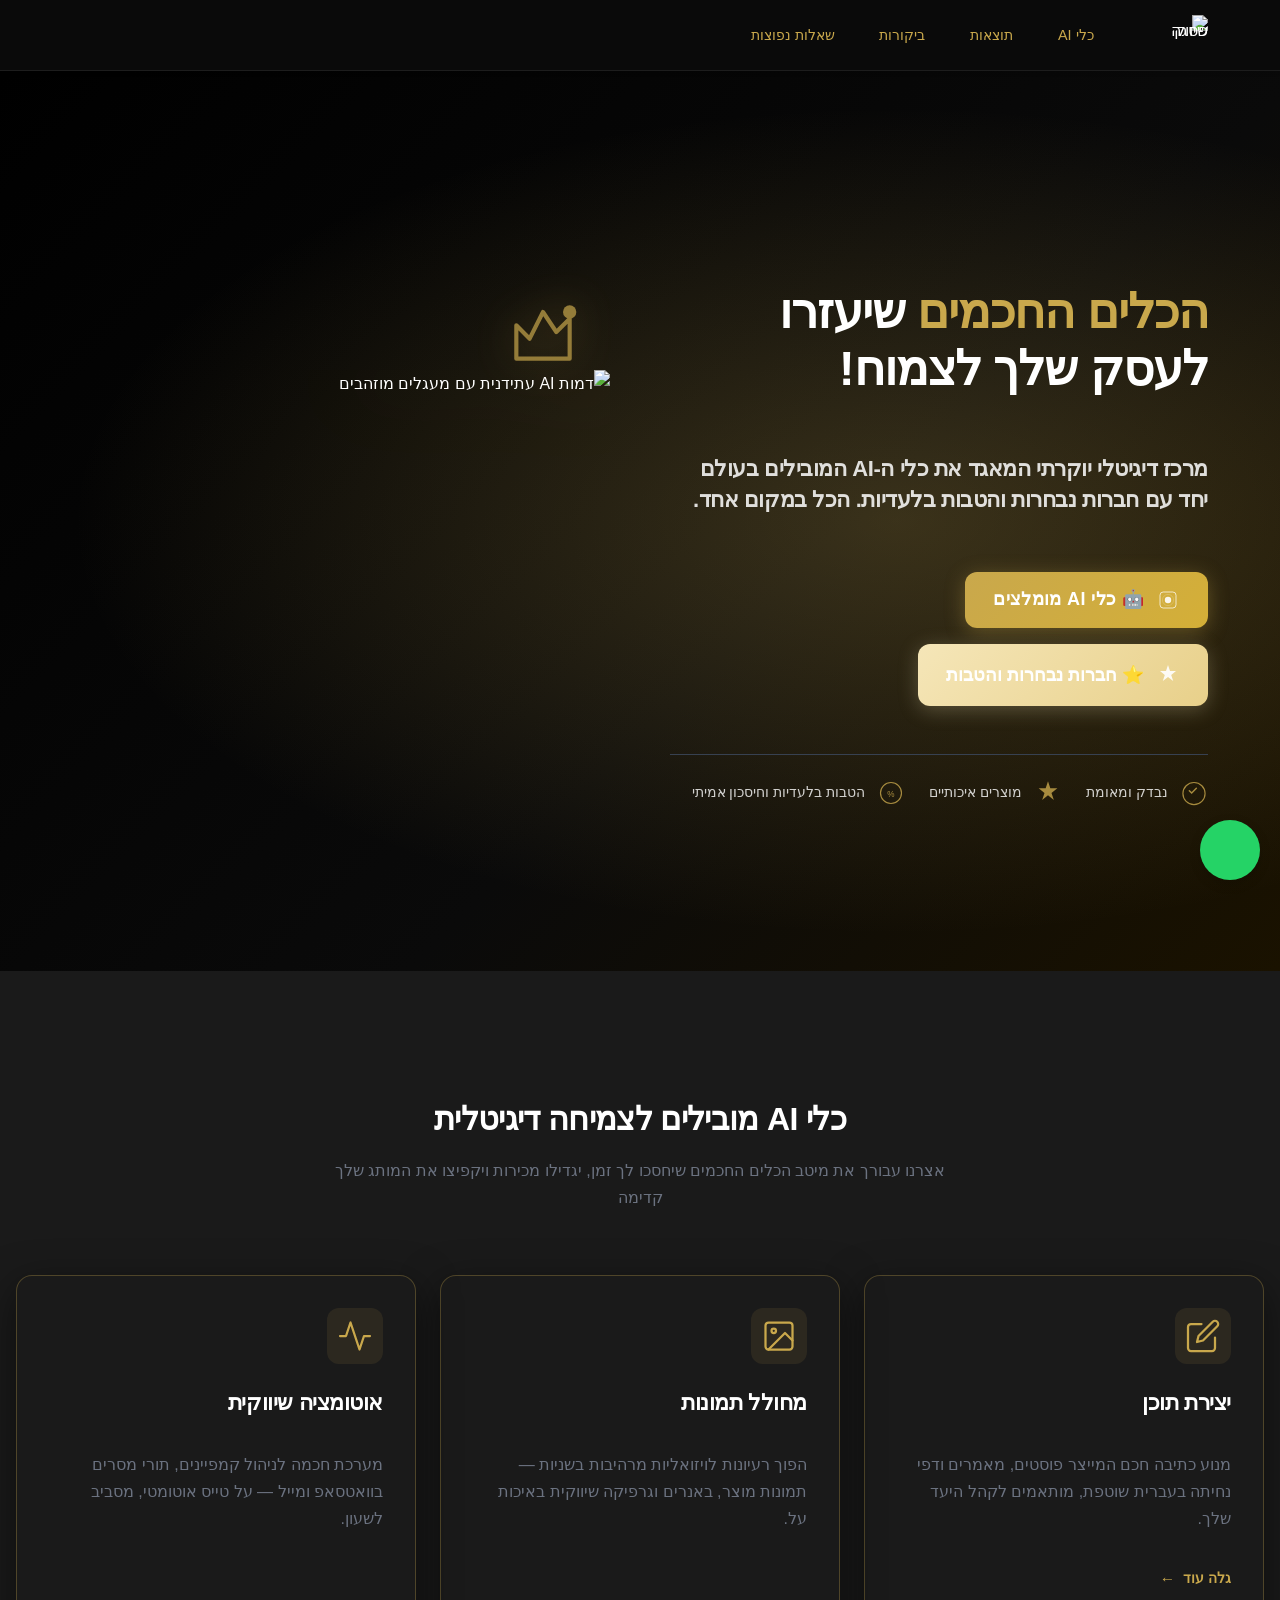
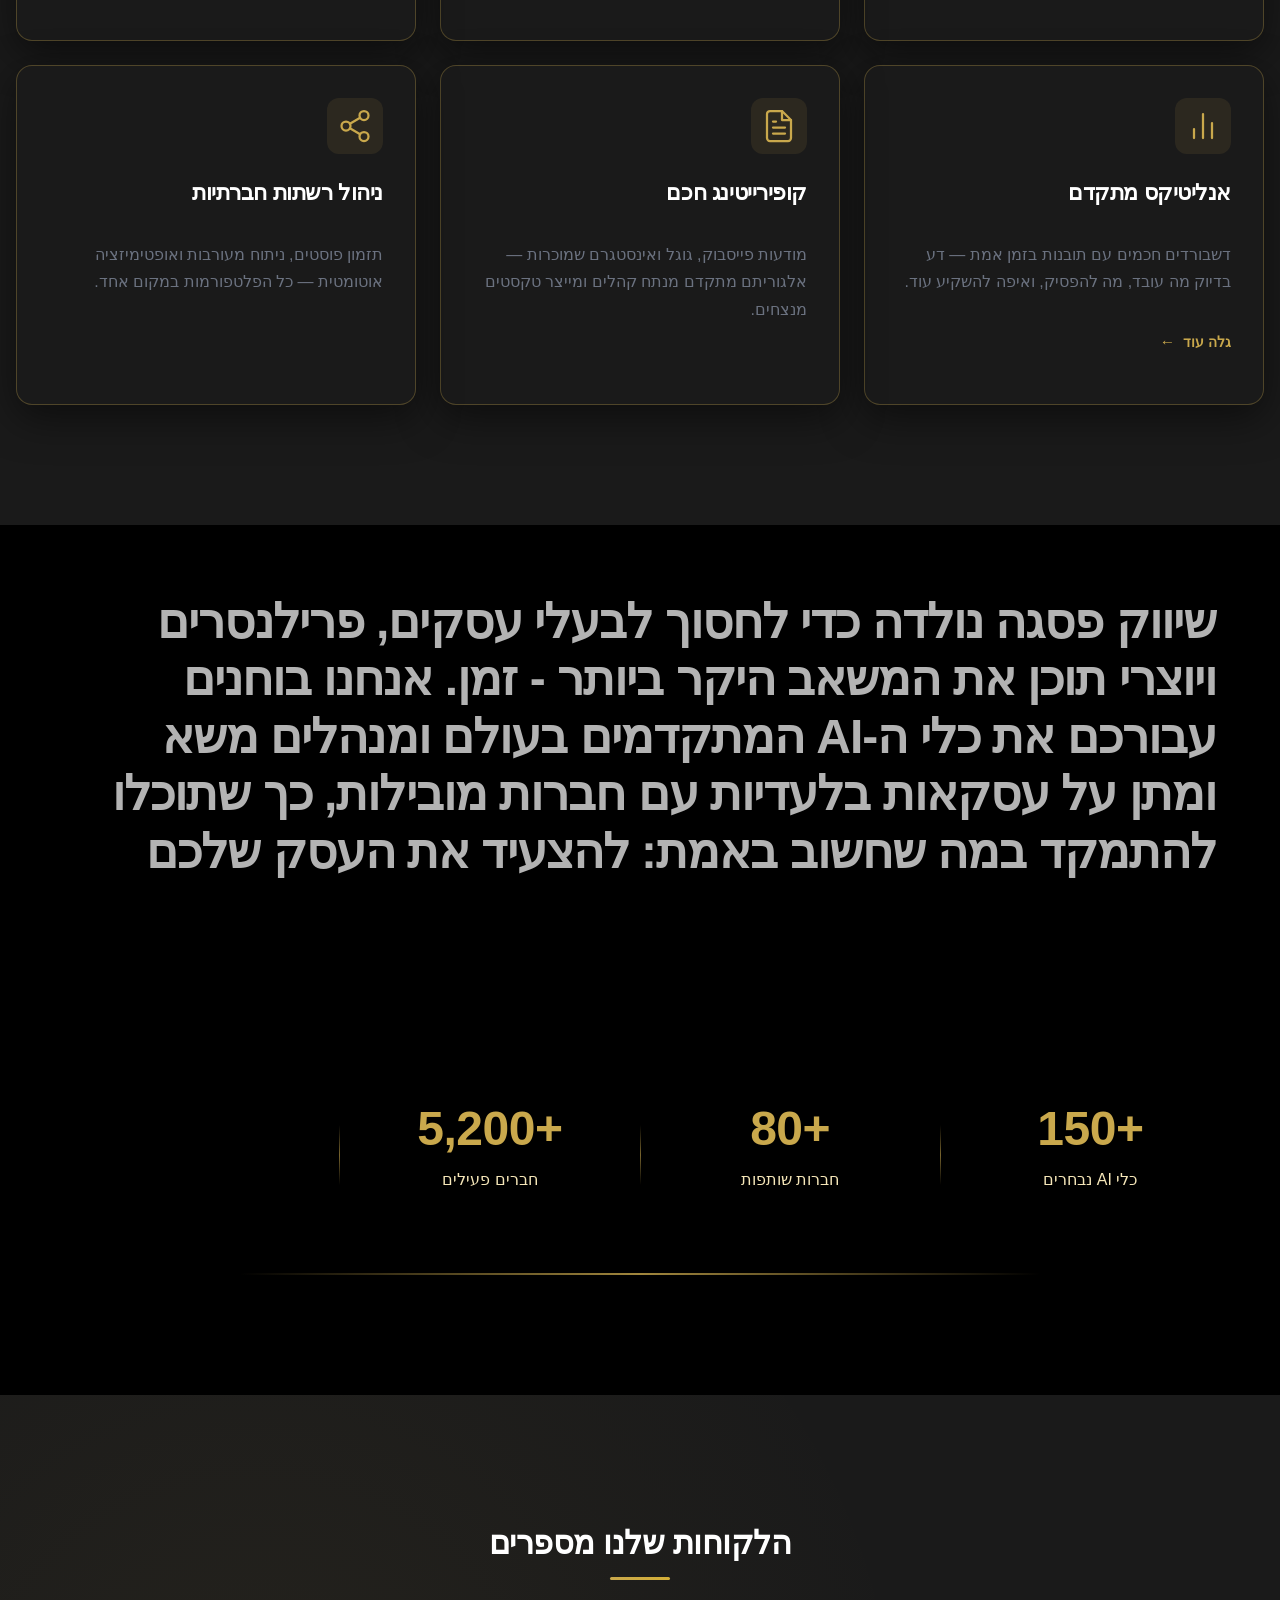
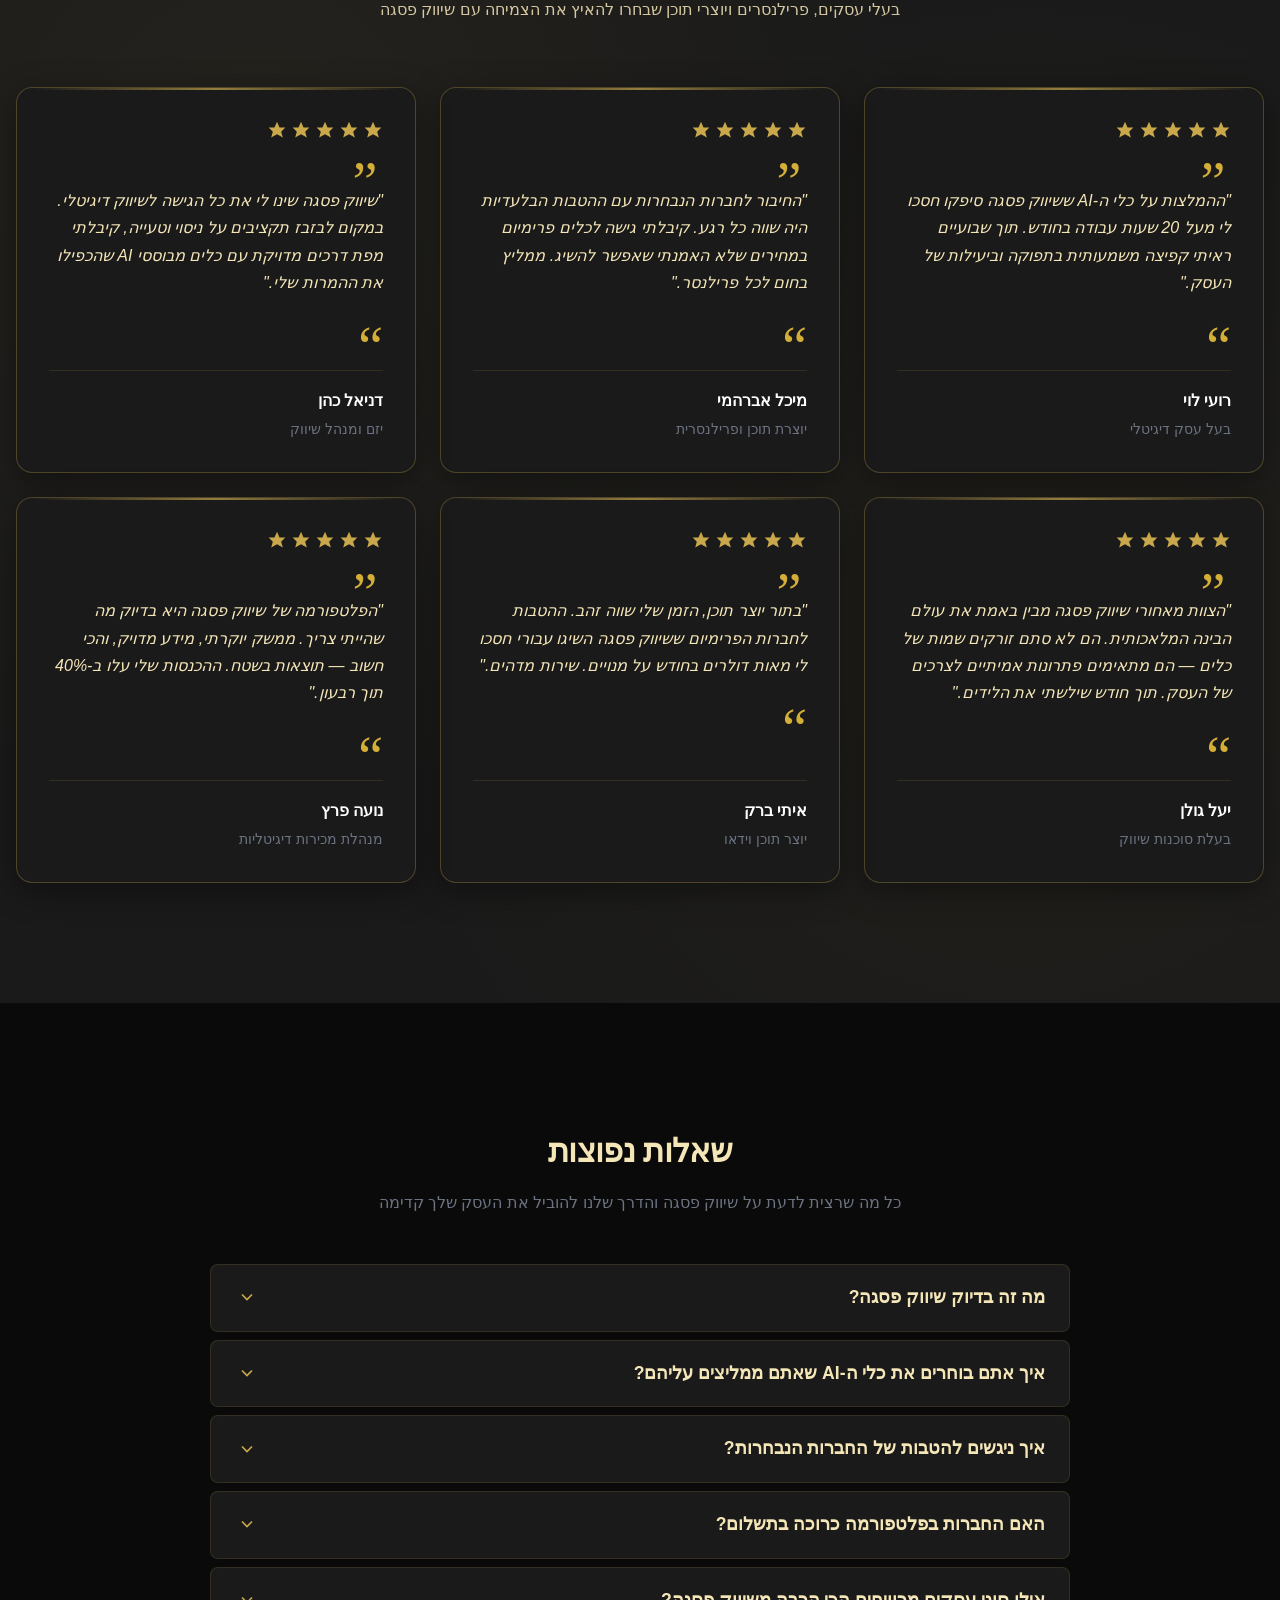
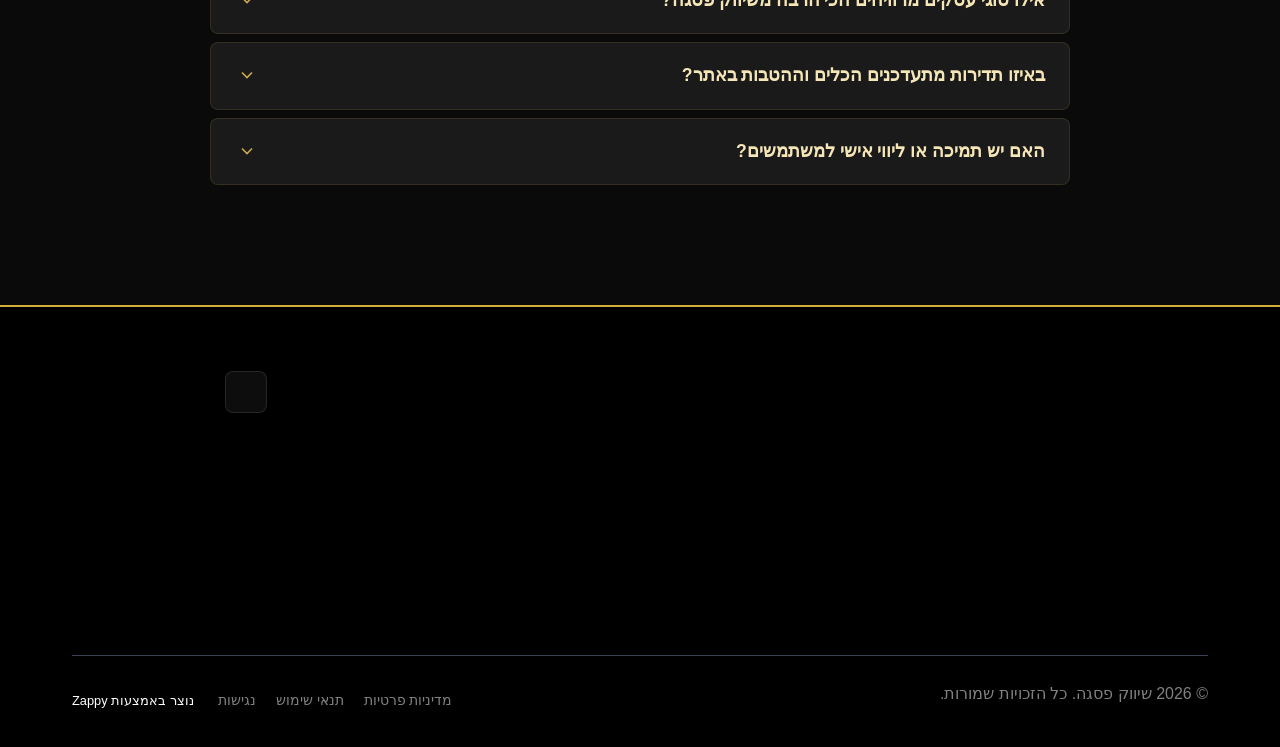
==== commit f3f108de: "Background sync: Progressive GitHub Sync" ====
--- a/public/index.html
+++ b/public/index.html
@@ -1 +1 @@
-<!doctype html><html dir="rtl" lang="he"><head><meta charset="UTF-8"><meta content="width=device-width,initial-scale=1" name="viewport"><meta content="index, follow" name="robots"><title>קפיצת מדרגה דיגיטלית לעסק שלך — שיווק פסגה</title><meta content="גלו איך שיווק פסגה הופכת אתגרים דיגיטליים להזדמנויות יוקרתיות. כלים חכמים, מומחי שיווק דיגיטלי והטבות בלעדיות מחכים לכם. הצעד הראשון להצלחה מתחיל כאן." name="description"><meta content="שיווק דיגיטלי, digital marketing services, כלים דיגיטליים, digital marketing specialist, שיווק פסגה" name="keywords"><link href="/assets/favicon.ico" rel="icon" type="image/x-icon"><link href="/assets/favicon-16x16.png" rel="icon" type="image/png" sizes="16x16"><link href="/assets/favicon-32x32.png" rel="icon" type="image/png" sizes="32x32"><link href="/assets/favicon-48x48.png" rel="icon" type="image/png" sizes="48x48"><link href="/assets/favicon-192x192.png" rel="icon" type="image/png" sizes="192x192"><link href="/assets/favicon-512x512.png" rel="icon" type="image/png" sizes="512x512"><link href="/assets/apple-touch-icon.png" rel="apple-touch-icon"><script>!function(){"use strict";var t="cf34872c-4d24-41f1-a85f-ea0d63cca7e1",e="https://api.zappy5.com/api/analytics/track",a=18e5,n=2592e6,o=!0,i=!0,r=!0;var s=function(){var e="zappy_visitor_"+t,a=null;try{if(a=localStorage.getItem(e)){var o=JSON.parse(a),i=Date.now();if(i-o.created<n)return o.lastSeen=i,localStorage.setItem(e,JSON.stringify(o)),o.id}}catch(t){console.warn("Zappy Analytics: LocalStorage not available")}var r="zv_"+Date.now()+"_"+Math.random().toString(36).substr(2,9);try{localStorage.setItem(e,JSON.stringify({id:r,created:Date.now(),lastSeen:Date.now()}))}catch(t){}return r}(),c=function(){var e="zappy_session_"+t,n=null;try{if(n=sessionStorage.getItem(e)){var o=JSON.parse(n),i=Date.now();if(i-o.timestamp<a)return o.timestamp=i,sessionStorage.setItem(e,JSON.stringify(o)),o.id}}catch(t){console.warn("Zappy Analytics: SessionStorage not available")}var r="zs_"+Date.now()+"_"+Math.random().toString(36).substr(2,9);try{sessionStorage.setItem(e,JSON.stringify({id:r,timestamp:Date.now()}))}catch(t){}return r}();function l(a,n){n=n||{};var o={website_id:t,event_type:a,page_path:window.location.pathname,referrer:document.referrer||"direct",visitor_id:s,session_id:c,metadata:n};if(navigator.sendBeacon){var i=new Blob([JSON.stringify(o)],{type:"application/json"});navigator.sendBeacon(e,i)}else fetch(e,{method:"POST",headers:{"Content-Type":"application/json"},body:JSON.stringify(o),keepalive:!0}).catch(function(t){console.warn("Zappy Analytics: Failed to track event",t)})}o&&l("pageview",{title:document.title,url:window.location.href}),i&&document.addEventListener("click",function(t){var e=t.target;if("BUTTON"===e.tagName||e.closest("button")){var a="BUTTON"===e.tagName?e:e.closest("button");l("click",{element:"button",text:a.textContent.trim().substring(0,100),id:a.id||null,class:a.className||null})}else if("A"===e.tagName||e.closest("a")){var n="A"===e.tagName?e:e.closest("a");l("navigation",{element:"link",text:n.textContent.trim().substring(0,100),href:n.href,external:n.hostname!==window.location.hostname})}},!0),r&&document.addEventListener("submit",function(t){var e=t.target;l("form_submit",{form_id:e.id||null,form_name:e.name||null,form_action:e.action||null,form_method:e.method||"GET"})},!0);var d=Date.now();window.addEventListener("beforeunload",function(){l("page_unload",{time_on_page:Math.floor((Date.now()-d)/1e3),page_path:window.location.pathname})}),window.zappyAnalytics={track:l,getVisitorId:function(){return s},getSessionId:function(){return c}}}()</script><script>!function(){"use strict";if(!window.zappyFireMarketingEvent){var t={begin_checkout:"checkout_started",purchase:"checkout_complete",add_to_cart:"add_to_cart",view_product:"view_product"},e={whatsapp_click:{ga4:"contact",meta:"Contact",gtm:"whatsapp_click",ecom:!1},phone_click:{ga4:"contact",meta:"Contact",gtm:"phone_click",ecom:!1},contact_form_submitted:{ga4:"generate_lead",meta:"Lead",gtm:"contact_form_submitted",ecom:!1},checkout_started:{ga4:"begin_checkout",meta:"InitiateCheckout",gtm:"begin_checkout",ecom:!0},checkout_complete:{ga4:"purchase",meta:"Purchase",gtm:"purchase",ecom:!0},product_inquiry:{ga4:"generate_lead",meta:"Lead",gtm:"product_inquiry",ecom:!1},add_to_cart:{ga4:"add_to_cart",meta:"AddToCart",gtm:"add_to_cart",ecom:!0},view_product:{ga4:"view_item",meta:"ViewContent",gtm:"view_item",ecom:!0}};window.zappyFireMarketingEvent=function(r,o,u){try{u=u||{};var p=t[r]||r,d=e[p];if(!d)return;if((o=o||{}).pagePath||o.page_path||(o.pagePath=a()),"checkout_complete"===p){var l=String(o.orderId||o.order_id||o.transaction_id||"");if(l&&function(t){if(!t)return!1;try{return"1"===sessionStorage.getItem(i(t))}catch(t){return!1}}(l))return;l&&function(t){if(t)try{sessionStorage.setItem(i(t),"1")}catch(t){}}(l)}if(!u.skipFirstParty)try{window.zappyAnalytics&&"function"==typeof window.zappyAnalytics.track&&window.zappyAnalytics.track(p,o)}catch(t){}try{if(window.dataLayer=window.dataLayer||[],d.ecom){var _=c(p,o),m={};_.transaction_id&&(m.transaction_id=_.transaction_id),null!=_.value&&(m.value=_.value),_.currency&&(m.currency=_.currency),_.items&&(m.items=_.items),window.dataLayer.push({event:d.gtm,ecommerce:m}),"checkout_complete"!==p&&"checkout_started"!==p||window.dataLayer.push({event:p,ecommerce:m})}else{var s={event:d.gtm};for(var h in o)Object.prototype.hasOwnProperty.call(o,h)&&(s[h]=o[h]);window.dataLayer.push(s)}}catch(t){}try{"function"==typeof window.gtag&&window.gtag("event",d.ga4,c(p,o))}catch(t){}try{"function"==typeof window.fbq&&window.fbq("track",d.meta,function(t,e){for(var r=n(e=e||{}),a=parseFloat(null!=e.value?e.value:null!=e.total?e.total:0)||0,c=String(e.currency||"USD").toUpperCase(),i=[],o=0,u=0;u<r.length;u++)r[u].item_id&&i.push(r[u].item_id),o+=r[u].quantity||1;if("checkout_complete"===t)return{value:a,currency:c,content_ids:i.length?i:void 0,content_type:"product",num_items:o||void 0,order_id:String(e.order_id||e.orderId||e.transaction_id||e.orderNumber||"")||void 0};if("checkout_started"===t)return{value:a,currency:c,content_ids:i.length?i:void 0,content_type:"product",num_items:o||parseInt(null!=e.itemCount?e.itemCount:0,10)||void 0};if("add_to_cart"===t){var p=String(e.productId||e.product_id||i[0]||"");return{value:a||(r[0]?r[0].price*r[0].quantity:0),currency:c,content_ids:p?[p]:i.length?i:void 0,content_type:"product",content_name:e.productName||e.product_name||r[0]&&r[0].item_name,num_items:parseInt(null!=e.quantity?e.quantity:o||1,10)||1}}if("view_product"===t){var d=String(e.productId||e.product_id||i[0]||"");return{value:a||parseFloat(null!=e.price?e.price:0)||0,currency:c,content_ids:d?[d]:i.length?i:void 0,content_type:"product",content_name:e.productName||e.product_name||r[0]&&r[0].item_name}}return"whatsapp_click"===t||"phone_click"===t?{content_name:"whatsapp_click"===t?"WhatsApp":"Phone",content_category:"contact"}:"contact_form_submitted"===t||"product_inquiry"===t?{content_name:"product_inquiry"===t?"Product inquiry":"Contact form",content_category:e.productName||e.product_name||void 0}:e}(p,o))}catch(t){}}catch(t){}};var r=Object.create(null);document.addEventListener("click",function(t){try{var e=t.target;if(!e)return;var r=u(e,".whatsapp-float, a.whatsapp-float, [data-zappy-whatsapp]"),n=function(t){for(var e=t;e&&e!==document;){if("A"===e.tagName)return e;e=e.parentElement}return null}(e),c=n&&n.href||"";if(r||n&&function(t){if(!t)return!1;var e=String(t).toLowerCase();return-1!==e.indexOf("wa.me/")||-1!==e.indexOf("api.whatsapp.com")||-1!==e.indexOf("whatsapp.com/send")||0===e.indexOf("whatsapp:")}(c)){if(!o("wa:"+c)){var i=r?"float":"link";window.zappyFireMarketingEvent("whatsapp_click",{source:i,href:c||null,pagePath:a()})}return}var p=u(e,".phone-header-btn, .nav-phone-btn, .call-btn, [data-zappy-phone]"),d="";if(n&&n.href&&0===String(n.href).toLowerCase().indexOf("tel:")?d=n.href:p&&p.href&&0===String(p.href).toLowerCase().indexOf("tel:")&&(d=p.href),p||d){var l="";return d&&(l=String(d).replace(/^tel:/i,"").trim()),void(o("tel:"+(l||p&&p.id||"btn"))||window.zappyFireMarketingEvent("phone_click",{source:p?"button":"link",phone:l||null,href:d||null,pagePath:a()}))}}catch(t){}},!0)}function a(){try{if(window.ZAPPY_CONFIG&&window.ZAPPY_CONFIG.currentPagePath)return window.ZAPPY_CONFIG.currentPagePath}catch(t){}try{return window.location.pathname||"/"}catch(t){return"/"}}function n(t){var e=(t=t||{}).items||t.cartItems||t.cart_items||t.lineItems||[];Array.isArray(e)||(e=[]);for(var r=[],a=0;a<e.length;a++){var n=e[a];if(n&&"object"==typeof n){var c=String(n.item_id||n.productId||n.product_id||n.id||"").trim(),i=String(n.item_name||n.productName||n.product_name||n.name||"").trim(),o=parseFloat(null!=n.price?n.price:null!=n.unitPrice?n.unitPrice:0)||0,u=Math.max(1,parseInt(null!=n.quantity?n.quantity:null!=n.qty?n.qty:1,10)||1);(c||i)&&r.push({item_id:c||i,item_name:i||c,price:o,quantity:u})}}return r}function c(t,e){var r=n(e=e||{}),c=parseFloat(null!=e.value?e.value:null!=e.total?e.total:0)||0,i=String(e.currency||"USD").toUpperCase();if("checkout_complete"===t)return{transaction_id:String(e.transaction_id||e.orderId||e.order_id||e.orderNumber||"")||void 0,value:c,currency:i,items:r};if("checkout_started"===t)return{value:c,currency:i,items:r};if("add_to_cart"===t){var o=r.length?r:[{item_id:String(e.productId||e.product_id||""),item_name:String(e.productName||e.product_name||""),price:parseFloat(null!=e.value?e.value:null!=e.price?e.price:0)||0,quantity:parseInt(null!=e.quantity?e.quantity:1,10)||1}].filter(function(t){return t.item_id||t.item_name});return{value:c||(o[0]?o[0].price*o[0].quantity:0),currency:i,items:o}}if("view_product"===t){var u=r.length?r:[{item_id:String(e.productId||e.product_id||""),item_name:String(e.productName||e.product_name||""),price:parseFloat(null!=e.price?e.price:null!=e.value?e.value:0)||0,quantity:1}].filter(function(t){return t.item_id||t.item_name});return{currency:i,value:c||(u[0]?u[0].price:0),items:u}}return"whatsapp_click"===t||"phone_click"===t?{method:"whatsapp_click"===t?"whatsapp":"phone",page_path:e.pagePath||a()}:"contact_form_submitted"===t||"product_inquiry"===t?{page_path:e.pagePath||a()}:e}function i(t){return"zappy_purchase_fired_"+String(t||"")}function o(t){var e=Date.now();return!!(r[t]&&e-r[t]<800)||(r[t]=e,!1)}function u(t,e){return t&&t.closest?t.closest(e):null}}()</script><meta content="קפיצת מדרגה דיגיטלית לעסק שלך — שיווק פסגה" property="og:title"><meta content="גלו איך שיווק פסגה הופכת אתגרים דיגיטליים להזדמנויות יוקרתיות. כלים חכמים, מומחי שיווק דיגיטלי והטבות בלעדיות מחכים לכם. הצעד הראשון להצלחה מתחיל כאן." property="og:description"><meta content="summary_large_image" name="twitter:card"><meta content="קפיצת מדרגה דיגיטלית לעסק שלך — שיווק פסגה" name="twitter:title"><meta content="גלו איך שיווק פסגה הופכת אתגרים דיגיטליים להזדמנויות יוקרתיות. כלים חכמים, מומחי שיווק דיגיטלי והטבות בלעדיות מחכים לכם. הצעד הראשון להצלחה מתחיל כאן." name="twitter:description"><script type="application/ld+json">{"@context":"https://schema.org","@graph":[{"@type":"Organization","@id":"https://peakmarketing.zappy5.app#organization","name":"שיווק פסגה","url":"https://peakmarketing.zappy5.app","description":"Shiuk Pisga (Peak Marketing) is a premium digital marketing hub targeting business owners, freelancers, and content creators. The brand positions itself at the intersection of luxury and technology, curating top AI tools and exclusive partner companies with special benefits. The visual identity is sleek and authoritative — black, gold, and cream — evoking prestige and innovation. The landing page is designed for clarity and conversion, with two prominent CTAs guiding visitors to either AI tool recommendations or exclusive company deals.","contactPoint":[{"@type":"ContactPoint","contactType":"customer service","email":"mmaa564398@gmail.com","telephone":"0555697567"}]},{"@type":"WebSite","@id":"https://peakmarketing.zappy5.app#website","url":"https://peakmarketing.zappy5.app","name":"שיווק פסגה","publisher":{"@id":"https://peakmarketing.zappy5.app#organization"}}]}</script><meta content="website" property="og:type"><meta content="he_IL" property="og:locale"><link href="https://fonts.googleapis.com/css2?family=Heebo:wght@400;500;600;700&amp;display=swap" rel="stylesheet"><link href="https://fonts.googleapis.com" rel="preconnect"><link href="https://fonts.gstatic.com" rel="preconnect" crossorigin=""><style>.skip-link{position:absolute;top:0;left:0;transform:translateY(-200%);padding:12px 18px;background:var(--bg-dark,#1a1a1a);color:var(--text-light,#fff);font-weight:600;border-radius:0 0 8px 0;z-index:10000}.skip-link:focus{transform:none;outline:2px solid var(--ring,#fff);outline-offset:2px}:focus-visible{outline:2px solid var(--ring,currentColor);outline-offset:3px}</style><link href="/assets/favicon.ico" rel="icon" type="image/x-icon"><link href="/assets/favicon-16x16.png" rel="icon" type="image/png" sizes="16x16"><link href="/assets/favicon-32x32.png" rel="icon" type="image/png" sizes="32x32"><link href="/assets/favicon-48x48.png" rel="icon" type="image/png" sizes="48x48"><link href="/assets/favicon-192x192.png" rel="icon" type="image/png" sizes="192x192"><link href="/assets/favicon-512x512.png" rel="icon" type="image/png" sizes="512x512"><link href="/assets/apple-touch-icon.png" rel="apple-touch-icon"><link href="https://cdn.jsdelivr.net/npm/vanilla-cookieconsent@3/dist/cookieconsent.css" rel="stylesheet"><style id="zappy-critical-above-fold-css">html{box-sizing:border-box;-webkit-text-size-adjust:100%}*,::after,::before{box-sizing:inherit}body{margin:0;min-width:320px;overflow-x:clip}img,svg,video{max-width:100%;height:auto}main{display:block}.container{width:min(100% - 32px,1200px);margin-inline:auto}.navbar,header .navbar,header[role=banner],nav.navbar{position:relative;z-index:1000;width:100%}.nav-container,.navbar .container{display:flex;align-items:center;justify-content:space-between;min-height:64px}.logo,.logo-link img{display:block;width:35px;height:35px;object-fit:contain}#navMenu,.nav-menu{list-style:none;margin:0;padding:0}#navMenu a,.nav-menu a,.navbar .nav-links a,.navbar a{color:inherit;text-decoration:none}#navMenu .sub-menu,.nav-menu .sub-menu,.navbar .sub-menu{display:none}.fa,.fa-brands,.fa-regular,.fa-solid,.fab,.far,.fas{display:inline-block;min-width:1em;text-align:center}html:not(#zappy-noop) .navbar:has(.nav-ecommerce-icons)>.phone-header-btn,html:not(#zappy-noop)[data-zappy-site-type=ecommerce] .phone-header-btn{display:none!important;visibility:hidden!important;width:0!important;height:0!important;pointer-events:none!important}.zappy-preview-empty-store-cta{display:none!important;visibility:hidden!important;height:0!important;max-height:0!important;overflow:hidden!important;margin:0!important;padding:0!important;border:0!important;box-shadow:none!important}.zappy-catalog-menu{background:var(--surface-color,var(--surface,linear-gradient(135deg,#f8f9fa 0,#fff 100%)));border-bottom:1px solid var(--border-color,#e5e7eb);padding:0;position:sticky;top:0;z-index:90}.zappy-catalog-menu.rtl,.zappy-catalog-menu[dir=rtl]{direction:rtl}.zappy-catalog-menu.ltr,.zappy-catalog-menu[dir=ltr]{direction:ltr}.catalog-menu-container{max-width:1440px;margin:0 auto;display:flex;align-items:center;gap:8px;padding:10px 24px;overflow:visible}.catalog-menu-categories,.catalog-menu-list{display:flex;align-items:center;gap:4px;flex-wrap:wrap;margin:0;padding:0;list-style:none}.catalog-menu-item{display:inline-flex;align-items:center;padding:8px 16px;font-size:14px;font-weight:500;color:var(--text-color,var(--text,#374151));text-decoration:none;border-radius:20px;white-space:nowrap}.catalog-menu-all{background:var(--primary-color,var(--primary,#111));color:var(--text-light,#fff)!important}.catalog-menu-parent{position:relative;display:inline-flex;align-items:center}.catalog-menu-trigger{display:inline-flex;align-items:center;gap:6px}.catalog-menu-chevron{flex-shrink:0}.catalog-menu-parent>.sub-menu{display:none!important;visibility:hidden!important;opacity:0!important;pointer-events:none!important}.hero-section,.index-hero-section,section[class*=hero]{position:relative;overflow:hidden}.hero-section,.index-hero-section{min-height:560px}section[data-hero-type*=fullscreen]{min-height:100vh}.hero-bg-image,.hero-bg-wrapper,section[class*=hero] [class*=hero-bg]{position:absolute;inset:0;width:100%;height:100%}.hero-bg-image img,.hero-bg-wrapper img,section[class*=hero] [data-hero-bg],section[class*=hero] img[data-hero-background=true]{width:100%!important;height:100%!important;object-fit:cover!important;display:block}.hero-content,section[class*=hero] .container{position:relative;z-index:2}@media(max-width:768px){:root{--header-height:72px;--total-header-height:72px;--zappy-mobile-menu-top:72px}html[data-zappy-site-type=ecommerce] body{padding-top:var(--total-header-height,72px)}html[data-zappy-site-type=ecommerce] body>.navbar:not(.zappy-catalog-menu),html[data-zappy-site-type=ecommerce] body>nav.navbar{position:fixed!important;top:0;left:0;right:0;z-index:100000;width:100%;margin-bottom:0}.zappy-catalog-menu{position:fixed;top:var(--header-height,72px);left:0;right:0;z-index:99999}.nav-container,.navbar .container{min-height:60px}#navMenu,.nav-menu{max-width:100vw;overflow-x:hidden}.hero-section,.index-hero-section,section[class*=hero],section[data-hero-type*=fullscreen]{min-height:100svh}.hero-bg-image,.hero-bg-wrapper,.hero-scrim{min-height:100svh}}:root{--nav-bg:#0a0a0a}.navbar{background-color:#0a0a0a!important}/* ZAPPY_ANNOUNCEMENT_HEADER_OFFSET_CSS_V3 */ :root{--zappy-header-stack-height:calc(var(--zappy-announcement-height, 40px) + var(--header-height, 72px))}body:has(.zappy-announcement-bar) .navbar:not(.zappy-catalog-menu):not(.mobile-search-panel),body:has(.zappy-announcement-bar) header.navbar,body:has(.zappy-announcement-bar) nav.navbar:not(.zappy-catalog-menu){top:var(--zappy-announcement-height,40px)!important}[data-zappy-content-align]{display:flex!important;flex-direction:column!important}[data-zappy-content-align^=top-]{justify-content:flex-start!important}[data-zappy-content-align^=center-],[data-zappy-content-align^=lower-],[data-zappy-content-align^=upper-]{justify-content:center!important}[data-zappy-content-align^=bottom-]{justify-content:flex-end!important}[data-zappy-content-align$="-left"],[data-zappy-content-align$="-mid-left"]{align-items:flex-start!important;text-align:start!important}[data-zappy-content-align$="-center"]{align-items:center!important;text-align:center!important}[data-zappy-content-align$="-mid-right"],[data-zappy-content-align$="-right"]{align-items:flex-end!important;text-align:end!important}[data-zappy-content-align] [data-zappy-align-target]{margin-left:auto;margin-right:auto}[data-zappy-content-align$="-center"] [data-zappy-align-target],[data-zappy-content-align$="-center"] [data-zappy-align-target]>*{text-align:center!important}</style><link href="/styles.css" rel="stylesheet"><script>window.ZAPPY_WEBSITE_ID="cf34872c-4d24-41f1-a85f-ea0d63cca7e1",window.ZAPPY_API_BASE="https://api.zappy5.com"</script><style id="zappy-dropdown-submenu-styles">#navMenu li:has(.sub-menu),.nav-menu li:has(.sub-menu),.navbar li:has(.sub-menu),nav li:has(.sub-menu){position:relative}#navMenu .sub-menu,.nav-menu .sub-menu,.navbar .sub-menu,nav .sub-menu{display:block!important;position:absolute!important;top:100%;left:0;min-width:220px;border-radius:8px;box-shadow:0 8px 25px rgba(0,0,0,.15);padding:8px 0;opacity:0;visibility:hidden;transform:translateY(10px);transition:all .3s ease;z-index:1000;list-style:none;pointer-events:none}#navMenu li:hover>.sub-menu,.nav-menu li:hover>.sub-menu,.navbar li:hover>.sub-menu,nav li:hover>.sub-menu{opacity:1!important;visibility:visible!important;transform:translateY(0)!important;pointer-events:auto!important}.sub-menu li{list-style:none;margin:0;padding:0}.sub-menu a{display:block!important;padding:10px 16px!important;color:var(--text-dark,#333)!important;font-weight:500;text-decoration:none;white-space:nowrap;transition:background-color .2s}.sub-menu .zappy-nav-child>a{padding-left:28px!important;font-size:.9em!important;opacity:.85!important}[dir=rtl] .sub-menu .zappy-nav-child>a,html[lang=ar] .sub-menu .zappy-nav-child>a,html[lang=he] .sub-menu .zappy-nav-child>a{padding-left:10px!important;padding-right:28px!important}.sub-menu .zappy-nav-parent>a{font-weight:600!important}.sub-menu a:hover{background-color:#f5f5f5}[dir=rtl] .nav-menu .sub-menu,[dir=rtl] .navbar .sub-menu,[dir=rtl] nav .sub-menu,html[lang=ar] .nav-menu .sub-menu,html[lang=ar] .navbar .sub-menu,html[lang=ar] nav .sub-menu,html[lang=he] .nav-menu .sub-menu,html[lang=he] .navbar .sub-menu,html[lang=he] nav .sub-menu{left:auto!important;right:0!important}.sub-menu:empty,.sub-menu:not(:has(li)):not(:has(> a)),.sub-menu:not(:has(li:not(.zappy-hidden-menu-item))):not(:has(> a)){display:none!important;opacity:0!important;visibility:hidden!important;pointer-events:none!important}li:has(.menu-group-title):hover>.sub-menu{opacity:1!important;visibility:visible!important;transform:translateY(0)!important;pointer-events:auto!important}#navMenu>li>.menu-group-title,.nav-menu>li>.menu-group-title{display:inline-block;padding:.5rem 1rem;cursor:default;user-select:none}@media (max-width:768px){#navMenu .sub-menu,.nav-menu .sub-menu,.navbar .sub-menu,nav .sub-menu{position:static!important;transform:none!important;box-shadow:none!important;background:0 0!important;max-height:0;overflow:hidden;opacity:0;visibility:hidden;transition:max-height .3s ease,opacity .3s ease;padding:0!important;border-radius:0!important}#navMenu .sub-menu.mobile-expanded,.nav-menu .sub-menu.mobile-expanded,.navbar .sub-menu.mobile-expanded{max-height:none!important;overflow-y:visible!important;opacity:1!important;visibility:visible!important;padding:8px 0 8px 16px!important}[dir=rtl] .sub-menu.mobile-expanded,html[lang=he] .sub-menu.mobile-expanded{padding:8px 16px 8px 0!important}#navMenu li:hover>.sub-menu,.nav-menu li:hover>.sub-menu,.navbar li:hover>.sub-menu,nav li:hover>.sub-menu{opacity:0;visibility:hidden;pointer-events:none}#navMenu li>.sub-menu.mobile-expanded,.nav-menu li>.sub-menu.mobile-expanded,.navbar li>.sub-menu.mobile-expanded,nav li>.sub-menu.mobile-expanded{opacity:1!important;visibility:visible!important;pointer-events:auto!important}#navMenu li:has(.sub-menu),.nav-menu li:has(.sub-menu),.navbar li:has(.sub-menu),nav li:has(.sub-menu){display:flex!important;flex-wrap:wrap!important;align-items:center!important;position:relative!important;min-height:44px!important}#navMenu li:has(.sub-menu)>a,.nav-menu li:has(.sub-menu)>a,.navbar li:has(.sub-menu)>a,nav li:has(.sub-menu)>a{flex:1!important;min-width:0!important}#navMenu li:has(.sub-menu)>.menu-group-title,.nav-menu li:has(.sub-menu)>.menu-group-title,.navbar li:has(.sub-menu)>.menu-group-title,nav li:has(.sub-menu)>.menu-group-title{flex:1!important;min-width:0!important;display:flex!important;align-items:center!important;padding:12px 16px!important;min-height:44px!important;line-height:1.4!important;font-weight:600!important;box-sizing:border-box!important}#navMenu li:has(.sub-menu)>.sub-menu,.nav-menu li:has(.sub-menu)>.sub-menu,.navbar li:has(.sub-menu)>.sub-menu,nav li:has(.sub-menu)>.sub-menu{flex-basis:100%!important;width:100%!important}#navMenu li:has(.sub-menu)>a [class*=arrow],#navMenu li:has(.sub-menu)>a [class*=chevron],.nav-menu li:has(.sub-menu)>a .fa-angle-down,.nav-menu li:has(.sub-menu)>a .fa-chevron-down,.nav-menu li:has(.sub-menu)>a [class*=arrow],.nav-menu li:has(.sub-menu)>a [class*=chevron],nav li:has(.sub-menu)>a [class*=arrow],nav li:has(.sub-menu)>a [class*=chevron]{display:none!important;visibility:hidden!important}.mobile-submenu-toggle{display:flex!important;align-items:center!important;justify-content:center!important;width:44px!important;height:auto!important;background:0 0!important;border:none!important;cursor:pointer!important;color:var(--text-light)!important;position:static!important;flex-shrink:0!important;align-self:stretch!important;z-index:2!important;padding:0!important;margin:0!important}.mobile-submenu-toggle::after{content:''!important;width:0!important;height:0!important;border-left:6px solid transparent!important;border-right:6px solid transparent!important;border-top:7px solid currentColor!important;transition:transform .3s ease!important}.mobile-submenu-toggle.expanded::after{transform:rotate(180deg)!important}.sub-menu a{padding:10px 0!important;display:block!important;color:var(--text-light)!important;white-space:normal!important}.sub-menu .zappy-nav-child>a{padding-left:28px!important;font-size:.9em!important;opacity:.85!important}[dir=rtl] .sub-menu .zappy-nav-child>a,html[lang=ar] .sub-menu .zappy-nav-child>a,html[lang=he] .sub-menu .zappy-nav-child>a{padding-left:0!important;padding-right:28px!important}.sub-menu .zappy-nav-parent>a{font-weight:600!important}#navMenu.active,.nav-menu.active{max-width:100vw!important;overflow-x:hidden!important;box-sizing:border-box!important}.navbar .sub-menu li a,.zappy-products-dropdown .sub-menu a,nav.navbar .sub-menu li a{color:var(--text-light)!important}}@media (min-width:769px){.mobile-submenu-toggle{display:none!important}}</style><style data-zappy-image-carousel-css="true">[data-zappy-image-carousel]{position:relative;overflow:hidden}.zappy-carousel-hero[data-zappy-image-carousel]{position:absolute;inset:0;z-index:0}[data-zappy-image-carousel]>.zappy-carousel-slide{position:absolute;inset:0;opacity:0;transition:opacity 1s ease-in-out;pointer-events:none;z-index:0}[data-zappy-image-carousel]>.zappy-carousel-slide.is-active{opacity:1;pointer-events:auto;z-index:1}[data-zappy-image-carousel]>.zappy-carousel-slide img{width:100%!important;height:100%!important;object-fit:cover!important;display:block!important;max-width:none!important;max-height:none!important;margin:0!important}[data-zappy-image-carousel]>.zappy-carousel-slide img:not([data-zappy-carousel-image-ready=true]){opacity:0!important}[data-zappy-image-carousel]>.zappy-carousel-slide img[data-zappy-carousel-image-ready=true]{opacity:1!important;transition:opacity .15s ease}@media(scripting:none){[data-zappy-image-carousel]>.zappy-carousel-slide img{opacity:1!important}}.zappy-carousel-hero[data-zappy-image-carousel]>.zappy-carousel-slide img{position:absolute!important;top:0!important;left:0!important}[data-zappy-image-carousel] .zappy-carousel-slide-link{position:absolute;inset:0;display:block;z-index:2;background:0 0}.zappy-hero-link-overlay{position:absolute;inset:0;display:block;z-index:1;background:0 0}body.zappy-edit-mode .zappy-hero-link-overlay,body.zappy-edit-mode [data-zappy-image-carousel] .zappy-carousel-slide-link,body.zappy-image-edit-mode .zappy-hero-link-overlay,body.zappy-image-edit-mode [data-zappy-image-carousel] .zappy-carousel-slide-link{pointer-events:none!important}</style><style id="zappy-widget-visibility">html[dir=rtl] .whatsapp-float{right:20px!important;left:auto!important}html:not([dir]) .whatsapp-float,html[dir=ltr] .whatsapp-float{left:20px!important;right:auto!important}html[dir=rtl] #mic-access-tool-general-button,html[dir=rtl] #mic-init-access-tool #mic-access-tool-general-button,html[dir=rtl] #mic-init-access-tool .mic-access-tool-general-button,html[dir=rtl] ._access-icon,html[dir=rtl] .mic-access-tool-general-button{left:20px!important;right:auto!important}html:not([dir]) #mic-access-tool-general-button,html:not([dir]) #mic-init-access-tool #mic-access-tool-general-button,html:not([dir]) #mic-init-access-tool .mic-access-tool-general-button,html:not([dir]) ._access-icon,html:not([dir]) .mic-access-tool-general-button,html[dir=ltr] #mic-access-tool-general-button,html[dir=ltr] #mic-init-access-tool #mic-access-tool-general-button,html[dir=ltr] #mic-init-access-tool .mic-access-tool-general-button,html[dir=ltr] ._access-icon,html[dir=ltr] .mic-access-tool-general-button{right:20px!important;left:auto!important}@media (max-width:768px){.whatsapp-float{display:none!important}}@media (min-width:769px){.whatsapp-float{display:none!important}}@media (max-width:768px){#mic-access-tool-box,#mic-access-tool-general-button,#mic-init-access-tool #mic-access-tool-box,#mic-init-access-tool #mic-access-tool-general-button,#mic-init-access-tool .mic-access-tool-general-button,._access-icon,._access-menu,.mic-access-tool-box,.mic-access-tool-general-button,div[id*=mic-access-tool-box]{display:none!important;visibility:hidden!important;opacity:0!important;pointer-events:none!important}}@media (min-width:769px){#mic-access-tool-box,#mic-access-tool-general-button,#mic-init-access-tool #mic-access-tool-box,#mic-init-access-tool #mic-access-tool-general-button,#mic-init-access-tool .mic-access-tool-general-button,._access-icon,._access-menu,.mic-access-tool-box,.mic-access-tool-general-button,div[id*=mic-access-tool-box]{display:none!important;visibility:hidden!important;opacity:0!important;pointer-events:none!important}}</style></head><body><a href="#main" class="skip-link">דלג לתוכן הראשי</a><nav class="navbar" dir="rtl"><button class="mobile-toggle" aria-label="Menu" id="mobileToggle"><svg viewBox="0 0 24 24" height="24" width="24" fill="none" class="hamburger-icon" style="display:block !important"><path d="M3 12h18M3 6h18M3 18h18" stroke="currentColor" stroke-width="2" stroke-linecap="round"></path></svg> <svg viewBox="0 0 24 24" height="24" width="24" fill="none" class="close-icon" style="display:none !important"><path d="M18 6L6 18M6 6l12 12" stroke="currentColor" stroke-width="2" stroke-linecap="round"></path></svg></button> <button class="phone-header-btn" aria-label="Call" data-phone="0555697567"><svg viewBox="0 0 24 24" height="20" width="20" fill="currentColor"><path d="M22 16.92v3a2 2 0 0 1-2.18 2 19.79 19.79 0 0 1-8.63-3.07 19.5 19.5 0 0 1-6-6 19.79 19.79 0 0 1-3.07-8.67A2 2 0 0 1 4.11 2h3a2 2 0 0 1 2 1.72 12.84 12.84 0 0 0 .7 2.81 2 2 0 0 1-.45 2.11L8.09 9.91a16 16 0 0 0 6 6l1.27-1.27a2 2 0 0 1 2.11-.45 12.84 12.84 0 0 0 2.81.7A2 2 0 0 1 22 16.92z"></path></svg></button><div class="nav-container"><div class="nav-right-group"><div class="nav-brand"><a href="/" class="logo-link"><img alt="שיווק פסגה" decoding="async" height="35" src="/assets/site-image-image-1.webp" width="35" class="logo"></a></div><ul class="nav-menu" id="navMenu"><li><a href="#features">כלי AI</a></li><li><a href="#stats">תוצאות</a></li><li><a href="#testimonials">ביקורות</a></li><li><a href="#faq">שאלות נפוצות</a></li></ul></div><div class="nav-cta-container"></div></div></nav><script>window.addEventListener("load",function(){const e=document.querySelector(".navbar, nav, header");if(!e)return void console.log("[Navbar] Navbar element not found");let t=document.getElementById("mobileToggle")||document.querySelector(".mobile-toggle")||document.querySelector(".hamburger")||document.querySelector(".hamburger-menu")||document.querySelector(".menu-toggle")||document.querySelector(".burger-menu")||document.querySelector('[aria-label="Menu"]')||document.querySelector('[aria-label="תפריט"]');const o=document.querySelector(".phone-header-btn"),n=window.getComputedStyle(e);let r=n.backgroundColor;if(console.log("[Navbar] Initial navbar background:",r),"transparent"===r||"rgba(0, 0, 0, 0)"===r||r.startsWith("rgba")&&r.includes(", 0)")){const e=n.backgroundImage;if(e&&"none"!==e)console.log("[Navbar] Navbar has background image/gradient, using dark text"),r="rgb(240, 240, 240)";else{const e=window.getComputedStyle(document.body).backgroundColor;console.log("[Navbar] Navbar transparent, using body background:",e),r=e}}const a=r.match(/\d+/g);if(a&&a.length>=3){const e=(.299*parseInt(a[0])+.587*parseInt(a[1])+.114*parseInt(a[2]))/255;console.log("[Navbar] Mobile button colors preserved from Claude CSS (luminance:",e.toFixed(2)+")");const n=document.createElement("style");n.id="zappy-mobile-nav-fix";document.documentElement.lang;document.documentElement.dir,n.textContent='\n        /* Hide mobile buttons on desktop, show only on mobile */\n        @media (min-width: 769px) {\n          .mobile-toggle,\n          .phone-header-btn {\n            display: none !important;\n          }\n        }\n        \n        /* Show and position mobile buttons correctly on mobile */\n        @media (max-width: 768px) {\n          .navbar,\n          nav.navbar {\n            min-height: 70px !important;\n          }\n\n          .mobile-toggle,\n          .phone-header-btn {\n            position: absolute !important;\n            top: 0 !important;\n            bottom: 0 !important;\n            margin-top: auto !important;\n            margin-bottom: auto !important;\n            transform: none !important;\n            z-index: 1001 !important;\n            display: flex !important;\n            align-items: center !important;\n            justify-content: center !important;\n            width: 36px !important;\n            height: 36px !important;\n            border-radius: 50% !important;\n            border: none !important;\n            cursor: pointer !important;\n            padding: 6px !important;\n            background: none !important;\n            color: var(--nav-text, var(--text-light)) !important;\n            touch-action: manipulation !important;\n            -webkit-tap-highlight-color: transparent !important;\n          }\n\n          html[data-zappy-site-type="ecommerce"] .phone-header-btn,\n          body[data-zappy-site-type="ecommerce"] .phone-header-btn,\n          html[data-zappy-site-type="ecommerce"] header .phone-header-btn,\n          html[data-zappy-site-type="ecommerce"] nav .phone-header-btn {\n            display: none !important;\n            visibility: hidden !important;\n            width: 0 !important;\n            height: 0 !important;\n            min-width: 0 !important;\n            overflow: hidden !important;\n          }\n          \n          /* LTR positioning (default): hamburger LEFT, phone RIGHT */\n          html:not([dir="rtl"]):not([lang="he"]):not([lang="ar"]) .mobile-toggle,\n          html[dir="ltr"] .mobile-toggle {\n            left: 12px !important;\n            right: auto !important;\n          }\n          html:not([dir="rtl"]):not([lang="he"]):not([lang="ar"]) .phone-header-btn,\n          html[dir="ltr"] .phone-header-btn {\n            right: 12px !important;\n            left: auto !important;\n          }\n          \n          /* RTL positioning: hamburger RIGHT, phone LEFT */\n          html[dir="rtl"] .mobile-toggle,\n          html[lang="he"] .mobile-toggle,\n          html[lang="ar"] .mobile-toggle {\n            right: 12px !important;\n            left: auto !important;\n          }\n          html[dir="rtl"] .phone-header-btn,\n          html[lang="he"] .phone-header-btn,\n          html[lang="ar"] .phone-header-btn {\n            left: 12px !important;\n            right: auto !important;\n          }\n          \n          /* CRITICAL: Ensure nav-container has min-height on mobile */\n          /* All children are positioned absolutely/fixed on mobile, so height:auto collapses to 0 */\n          .nav-container {\n            min-height: 70px !important;\n            position: relative !important;\n          }\n          \n          /* Ensure SVG icons are properly sized and inherit color */\n          .mobile-toggle svg,\n          .phone-header-btn svg {\n            width: 24px !important;\n            height: 24px !important;\n            /* Don\'t force display - let JavaScript control hamburger/close toggle */\n          }\n          \n          /* Reset nav-cta-container on mobile - remove desktop box-shadow/padding */\n          /* that creates a visible ghost box when CTA button is hidden */\n          .nav-cta-container {\n            box-shadow: none !important;\n            padding: 0 !important;\n          }\n          \n          /* Hide nav-cta-container entirely on mobile when there\'s no lang-switcher */\n          /* (only the CTA button is inside, and it\'s hidden on mobile) */\n          .nav-cta-container:not(:has(.lang-switcher)) {\n            display: none !important;\n          }\n          \n          /* CRITICAL: Prevent hero image fade gradient from bleeding over headline text */\n          /* The .image-fade-gradient has bottom: -30px (extends below parent) */\n          /* On mobile stacked layout, this overlaps the h1 text below the image */\n          .hero-image-column {\n            overflow: hidden !important;\n          }\n          .image-fade-gradient {\n            bottom: 0 !important;\n          }\n          \n          /* Hide desktop language switcher on mobile - hamburger menu handles it */\n          /* High specificity to override stored CSS */\n          .lang-switcher,\n          .nav-cta-container .lang-switcher,\n          .nav-container .lang-switcher,\n          .navbar .lang-switcher,\n          .navbar .nav-cta-container .lang-switcher {\n            display: none !important;\n          }\n        }\n      ';const r=document.getElementById("zappy-mobile-nav-fix");r&&r.remove(),document.head.appendChild(n),console.log("[Navbar] Critical CSS injected for mobile nav positioning");const i=window.innerWidth<=768;if(t){const e=t.querySelector(".hamburger-icon"),o=t.querySelector(".close-icon");e&&(e.style.setProperty("width","24px","important"),e.style.setProperty("height","24px","important"),e.style.setProperty("display","block","important")),o&&(o.style.setProperty("width","24px","important"),o.style.setProperty("height","24px","important"),o.style.setProperty("display","none","important")),i?(t.style.setProperty("position","absolute","important"),t.style.setProperty("top","0","important"),t.style.setProperty("bottom","0","important"),t.style.setProperty("margin-top","auto","important"),t.style.setProperty("margin-bottom","auto","important"),t.style.setProperty("transform","none","important"),t.style.setProperty("z-index","1001","important"),t.style.removeProperty("left"),t.style.removeProperty("right"),console.log("[Navbar] Mobile toggle positioning applied (mobile viewport)")):(t.style.removeProperty("position"),t.style.removeProperty("top"),t.style.removeProperty("transform"),t.style.removeProperty("z-index"),t.style.removeProperty("left"),t.style.removeProperty("right"),console.log("[Navbar] Desktop viewport - cleared mobile toggle inline positioning"))}if(o){const e=o.querySelector("svg");e&&(e.style.width="24px",e.style.height="24px",e.setAttribute("width","24"),e.setAttribute("height","24")),i?(o.style.setProperty("position","absolute","important"),o.style.setProperty("top","0","important"),o.style.setProperty("bottom","0","important"),o.style.setProperty("margin-top","auto","important"),o.style.setProperty("margin-bottom","auto","important"),o.style.setProperty("transform","none","important"),o.style.setProperty("z-index","1001","important"),o.style.removeProperty("left"),o.style.removeProperty("right"),console.log("[Navbar] Phone button positioning applied (mobile viewport)")):(o.style.removeProperty("position"),o.style.removeProperty("top"),o.style.removeProperty("transform"),o.style.removeProperty("z-index"),o.style.removeProperty("left"),o.style.removeProperty("right"),console.log("[Navbar] Desktop viewport - cleared phone button inline positioning"))}}else console.log("[Navbar] Could not parse background color:",r);t=document.getElementById("mobileToggle")||document.querySelector(".mobile-toggle")||document.querySelector(".hamburger")||document.querySelector(".hamburger-menu")||document.querySelector(".menu-toggle")||document.querySelector(".burger-menu")||document.querySelector('[aria-label="Menu"]')||document.querySelector('[aria-label="תפריט"]');const i=document.getElementById("navMenu")||document.querySelector(".nav-menu")||document.querySelector(".nav-links")||document.querySelector("nav ul:not(.submenu)");if(!t||!i)return void console.log("[Navbar] Mobile toggle or menu not found:",{toggle:!!t,menu:!!i});i.id||(i.id="navMenu"),console.log("[Navbar] Initializing mobile menu...");const l=t.cloneNode(!0);t.parentNode.replaceChild(l,t);var s=0;function p(e){var t=Date.now();t-s<300||(s=t,function(e){e.preventDefault(),e.stopPropagation();const t=l.querySelector(".hamburger-icon"),o=l.querySelector(".close-icon");i.classList.contains("active")?(i.classList.remove("active"),t&&t.style.setProperty("display","block","important"),o&&o.style.setProperty("display","none","important"),document.body.style.overflow="",document.body.classList.remove("menu-open"),console.log("[Navbar] Menu closed")):(i.classList.add("active"),t&&t.style.setProperty("display","none","important"),o&&o.style.setProperty("display","block","important"),document.body.style.overflow="hidden",document.body.classList.add("menu-open"),console.log("[Navbar] Menu opened"))}(e))}l.addEventListener("click",p),l.addEventListener("touchend",p),document.addEventListener("keydown",function(e){if(("Escape"===e.key||"Esc"===e.key)&&i.classList.contains("active")){const e=l.querySelector(".hamburger-icon"),t=l.querySelector(".close-icon");i.classList.remove("active"),e&&e.style.setProperty("display","block","important"),t&&t.style.setProperty("display","none","important"),document.body.style.overflow="",document.body.classList.remove("menu-open"),console.log("[Navbar] Menu closed (Escape)")}}),i.querySelectorAll("a").forEach(function(e){e.addEventListener("click",function(){if("#"===this.getAttribute("href"))return;const e=l.querySelector(".hamburger-icon"),t=l.querySelector(".close-icon");i.classList.remove("active"),e&&e.style.setProperty("display","block","important"),t&&t.style.setProperty("display","none","important"),document.body.style.overflow="",document.body.classList.remove("menu-open"),console.log("[Navbar] Menu closed (link clicked)")})});var m=i.querySelectorAll(".dropdown-toggle");m.forEach(function(e){e.addEventListener("click",function(e){e.preventDefault(),e.stopPropagation();var t=this.closest(".nav-dropdown");t&&(t.parentNode.querySelectorAll(".nav-dropdown.open").forEach(function(e){e!==t&&e.classList.remove("open")}),t.classList.toggle("open"),console.log("[Navbar] Dropdown toggled:",t.classList.contains("open")?"open":"closed"))})}),document.addEventListener("click",function(e){e.target.closest(".nav-dropdown")||document.querySelectorAll(".nav-dropdown.open").forEach(function(e){e.classList.remove("open")})}),console.log("[Navbar] Dropdown handlers initialized for "+m.length+" dropdowns"),o&&o.addEventListener("click",function(){const e=document.querySelectorAll('a[href^="tel:"]'),t=e.length>0?e[0].getAttribute("href").replace("tel:",""):"+972552654661";window.location.href="tel:"+t,console.log("[Navbar] Phone button clicked")}),console.log("[Navbar] Mobile menu initialized successfully")})</script><main id="main"><section class="index-hero-section" id="hero" data-band-index="0" data-layout-spec="בית-hero" data-hero-type="fullscreen-scrim"><div class="index-hero-section__container"><div class="index-hero-section__content"><div class="index-hero-section__logo" style="position:relative !important"><div class="zappy-carousel-hero" data-interval="4000" data-zappy-hero-carousel="true" data-zappy-image-carousel="true" id="zappy-carousel-1784645982893-dghoar"><div class="is-active zappy-carousel-slide" style=";;;opacity:1 !important;pointer-events:auto !important;z-index:1 !important"><div style="position:absolute;top:0px !important;left:0px !important;width:100%;height:100%;max-width:none;margin-left:0px !important;margin-right:0px !important;z-index:1 !important;overflow:hidden;inset:0;max-height:none" data-element-id="img-1784645858742-5pnricgs4" data-element-type="image" data-zappy-wrapper-margins-applied="true" data-zappy-zoom-clip="true" data-zappy-zoom-wrapper="true" data-zappy-zoom-wrapper-align="center" data-zappy-zoom-wrapper-width-mode="full"><img alt="שיווק פסגה" decoding="async" height="40" src="data:image/svg+xml,%3Csvg xmlns='http://www.w3.org/2000/svg' width='800' height='600'%3E%3Cdefs%3E%3ClinearGradient id='grad' x1='0%25' y1='0%25' x2='100%25' y2='100%25'%3E%3Cstop offset='0%25' style='stop-color:%23FF0083;stop-opacity:1' /%3E%3Cstop offset='100%25' style='stop-color:%23FF008320;stop-opacity:1' /%3E%3C/linearGradient%3E%3C/defs%3E%3Crect width='100%25' height='100%25' fill='url(%23grad)'/%3E%3Ctext x='50%25' y='50%25' font-family='Arial, sans-serif' font-size='18' fill='white' text-anchor='middle' dy='.3em' font-weight='500'%3Eindex-hero-logo%3C/text%3E%3C/svg%3E" width="180" data-context="שיווק פסגה brand logo, gold and white typography, sleek premium digital marketing hub mark" data-element-id="img-1784645858742-5pnricgs4" data-element-type="image" data-placeholder="index-hero-logo" data-zappy-zoom="1" loading="eager" style="min-width:200px;min-height:150px;cursor:pointer;border-radius:8px;object-position:49% 52%;inset:0;object-fit:cover;z-index:0 !important;display:block !important;margin:0;position:absolute;width:100%;height:100%;max-width:none;max-height:none" data-hero-background="true" data-hero-bg="true" fetchpriority="high"></div></div></div></div><h1 class="index-hero-section__headline"><span class="index-hero-section__headline-gold">הכלים החכמים</span> שיעזרו לעסק שלך לצמוח!</h1><h3 class="index-hero-section__subtitle">מרכז דיגיטלי יוקרתי המאגד את כלי ה-AI המובילים בעולם יחד עם חברות נבחרות והטבות בלעדיות. הכל במקום אחד.</h3><div class="index-hero-section__ctas"><a href="https://systeme.io/?sa=sa027713265281b437ec042e1c2d888eb1d48e49ae" class="index-hero-section__btn btn btn-primary index-hero-section__btn--primary" data-element-id="btn-1784645805739-kwkksa44k" data-element-type="button" data-native-element="true" style="outline:none;color:var(--light-text, #ffffff) !important;border-color:transparent !important;background-color:transparent !important;background-image:linear-gradient(135deg, rgb(201, 168, 76), rgb(212, 175, 55)) !important" data-text-color="light"><svg viewBox="0 0 60 60" data-element-type="icon" data-icon-type="svg" xmlns="http://www.w3.org/2000/svg" aria-hidden="true" class="index-hero-section__btn-icon"><rect height="40" rx="8" width="40" x="10" y="10" fill="none" stroke="currentColor" stroke-width="2"></rect><circle cx="30" cy="30" r="8" fill="currentColor"></circle><circle cx="30" cy="30" r="14" fill="none" stroke="currentColor" stroke-width="1" opacity="0.5"></circle></svg> 🤖 כלי AI מומלצים </a><a href="#partners" class="index-hero-section__btn index-hero-section__btn--secondary" data-element-id="btn-1784645805739-ijsqowjuu" data-element-type="button" data-native-element="true" style="color:rgb(255, 255, 255) !important;outline:none"><svg viewBox="0 0 60 60" data-element-type="icon" data-icon-type="svg" xmlns="http://www.w3.org/2000/svg" aria-hidden="true" class="index-hero-section__btn-icon"><polygon fill="currentColor" points="30,5 35,20 50,20 38,30 43,45 30,35 17,45 22,30 10,20 25,20"></polygon></svg> ⭐ חברות נבחרות והטבות</a></div><div class="index-hero-section__trust"><div class="index-hero-section__badge"><svg viewBox="0 0 48 48" data-element-type="icon" data-icon-type="svg" xmlns="http://www.w3.org/2000/svg" aria-hidden="true" class="index-hero-section__badge-icon"><path d="M24 6 C13.5 6 5 14.5 5 25 C5 35.5 13.5 44 24 44 C34.5 44 43 35.5 43 25 C43 14.5 34.5 6 24 6 Z" stroke="currentColor" stroke-width="2" fill="none"></path><path d="M16 20 L20 24 L28 16" stroke="currentColor" stroke-width="2.5" fill="none" stroke-linecap="round"></path></svg> <span>נבדק ומאומת</span></div><div class="index-hero-section__badge"><svg viewBox="0 0 48 48" data-element-type="icon" data-icon-type="svg" xmlns="http://www.w3.org/2000/svg" aria-hidden="true" class="index-hero-section__badge-icon"><path d="M24 4 L28 16 L40 16 L30 24 L34 36 L24 28 L14 36 L18 24 L8 16 L20 16 Z" fill="currentColor"></path></svg> <span>מוצרים איכותיים</span></div><div class="index-hero-section__badge"><svg viewBox="0 0 48 48" data-element-type="icon" data-icon-type="svg" xmlns="http://www.w3.org/2000/svg" aria-hidden="true" class="index-hero-section__badge-icon"><circle cx="24" cy="24" r="18" fill="none" stroke="currentColor" stroke-width="2"></circle><text fill="currentColor" font-family="Heebo" font-size="14" text-anchor="middle" x="24" y="30">%</text></svg> <span>הטבות בלעדיות וחיסכון אמיתי</span></div></div></div><div class="index-hero-section__media"><div class="index-hero-section__floating-chart" aria-hidden="true"><svg viewBox="0 0 48 48" data-element-type="icon" data-icon-type="svg" xmlns="http://www.w3.org/2000/svg"><path d="M8 40 L8 20 L16 28 L24 12 L32 24 L40 16 L40 40 Z" stroke="currentColor" stroke-width="2.5" fill="none" stroke-linejoin="round"></path><circle cx="40" cy="12" r="4" fill="currentColor"></circle></svg></div><div class="zappy-carousel-inline" style="position:relative;overflow:hidden;width:100%;aspect-ratio:16/9" data-interval="4000" data-zappy-hero-carousel="true" data-zappy-image-carousel="true" id="zappy-carousel-1784645834397-wjhqu8"><div class="is-active zappy-carousel-slide" style=";;;opacity:1 !important;pointer-events:auto !important;z-index:1 !important"><div style="position:absolute;top:0px !important;left:0px !important;width:100%;height:100%;max-width:none;margin-left:0px !important;margin-right:0px !important;display:block !important;z-index:1 !important;overflow:hidden;inset:0;max-height:none" data-element-id="img-1784645805777-f7jd2wlnp" data-element-type="image" data-zappy-wrapper-margins-applied="true" data-zappy-zoom-clip="true" data-zappy-zoom-wrapper="true" data-zappy-zoom-wrapper-align="center" data-zappy-zoom-wrapper-width-mode="full"><img alt="דמות AI עתידנית עם מעגלים מוזהבים" decoding="async" height="1200" src="/assets/site-image-index-hero-hero-image-1.webp" width="675" class="cutout index-hero-section__image" data-aspect-ratio="9:16" data-context="A futuristic AI female humanoid figure in profile view facing the END side, with a smooth white ceramic-like face, closed eyes, and an elaborate gold and white mechanical headpiece with circuit board patterns and glowing AI badge on the side. Golden glowing circuit lines and data nodes radiate from the figure against a dark background.. Composition: Side profile, isolated cutout, facing END direction, upper body and head visible. Framing: Occupies the END half of the hero, running from top to bottom edge, off-center to the END side. Background: transparent over deep black gradient. Treatment: background-removed cutout" data-dominant-color="#c9a84c" data-element-id="img-1784645805777-f7jd2wlnp" data-element-type="image" data-placeholder="index-hero-hero-image-1" data-treatment="background-removed cutout" data-zappy-zoom="1" loading="lazy" style="object-position:80% 41%;display:block !important;object-fit:cover;margin:0;position:absolute;width:100%;height:100%;max-width:none;max-height:none;inset:0"></div></div></div></div></div></section><section class="index-features-section" id="features" data-band-index="1" data-layout-spec="בית-features"><div class="index-features-section__container"><div class="index-features-section__header"><h2 class="index-features-section__title">כלי AI מובילים לצמיחה דיגיטלית</h2><p class="index-features-section__subtitle">אצרנו עבורך את מיטב הכלים החכמים שיחסכו לך זמן, יגדילו מכירות ויקפיצו את המותג שלך קדימה</p></div><div class="index-features-section__grid"><article class="index-features-section__card" data-grid-item-index="0"><div class="index-features-section__card-icon"><svg viewBox="0 0 24 24" data-element-type="icon" data-icon-type="svg" height="36" width="36" fill="none" stroke="currentColor" stroke-linecap="round" stroke-linejoin="round" stroke-width="1.5"><path d="M11 4H4a2 2 0 0 0-2 2v14a2 2 0 0 0 2 2h14a2 2 0 0 0 2-2v-7"></path><path d="M18.5 2.5a2.121 2.121 0 0 1 3 3L12 15l-4 1 1-4 9.5-9.5z"></path></svg></div><h3 class="index-features-section__card-title">יצירת תוכן</h3><p class="index-features-section__card-desc">מנוע כתיבה חכם המייצר פוסטים, מאמרים ודפי נחיתה בעברית שוטפת, מותאמים לקהל היעד שלך.</p><p class="zappy-editable"><a href="#" class="index-features-section__card-link">גלה עוד <span aria-hidden="true">←</span></a></p></article><article class="index-features-section__card" data-grid-item-index="1"><div class="index-features-section__card-icon"><svg viewBox="0 0 24 24" data-element-type="icon" data-icon-type="svg" height="36" width="36" fill="none" stroke="currentColor" stroke-linecap="round" stroke-linejoin="round" stroke-width="1.5"><rect height="18" rx="2" width="18" x="3" y="3" ry="2"></rect><circle cx="8.5" cy="8.5" r="1.5"></circle><polyline points="21 15 16 10 5 21"></polyline></svg></div><h3 class="index-features-section__card-title">מחולל תמונות</h3><p class="index-features-section__card-desc">הפוך רעיונות לויזואליות מרהיבות בשניות — תמונות מוצר, באנרים וגרפיקה שיווקית באיכות על.</p><a href="#" class="index-features-section__card-link"></a></article><article class="index-features-section__card" data-grid-item-index="2"><div class="index-features-section__card-icon"><svg viewBox="0 0 24 24" data-element-type="icon" data-icon-type="svg" height="36" width="36" fill="none" stroke="currentColor" stroke-linecap="round" stroke-linejoin="round" stroke-width="1.5"><polyline points="22 12 18 12 15 21 9 3 6 12 2 12"></polyline></svg></div><h3 class="index-features-section__card-title">אוטומציה שיווקית</h3><p class="index-features-section__card-desc">מערכת חכמה לניהול קמפיינים, תורי מסרים בוואטסאפ ומייל — על טייס אוטומטי, מסביב לשעון.</p><a href="#" class="index-features-section__card-link"></a></article><article class="index-features-section__card" data-grid-item-index="3"><div class="index-features-section__card-icon"><svg viewBox="0 0 24 24" data-element-type="icon" data-icon-type="svg" height="36" width="36" fill="none" stroke="currentColor" stroke-linecap="round" stroke-linejoin="round" stroke-width="1.5"><line x1="18" x2="18" y1="20" y2="10"></line><line x1="12" x2="12" y1="20" y2="4"></line><line x1="6" x2="6" y1="20" y2="14"></line></svg></div><h3 class="index-features-section__card-title">אנליטיקס מתקדם</h3><p class="index-features-section__card-desc">דשבורדים חכמים עם תובנות בזמן אמת — דע בדיוק מה עובד, מה להפסיק, ואיפה להשקיע עוד.</p><p><a href="#" class="index-features-section__card-link">גלה עוד <span aria-hidden="true">←</span></a></p></article><article class="index-features-section__card" data-grid-item-index="4"><div class="index-features-section__card-icon"><svg viewBox="0 0 24 24" data-element-type="icon" data-icon-type="svg" height="36" width="36" fill="none" stroke="currentColor" stroke-linecap="round" stroke-linejoin="round" stroke-width="1.5"><path d="M14 2H6a2 2 0 0 0-2 2v16a2 2 0 0 0 2 2h12a2 2 0 0 0 2-2V8z"></path><polyline points="14 2 14 8 20 8"></polyline><line x1="16" x2="8" y1="13" y2="13"></line><line x1="16" x2="8" y1="17" y2="17"></line><polyline points="10 9 9 9 8 9"></polyline></svg></div><h3 class="index-features-section__card-title">קופירייטינג חכם</h3><p class="index-features-section__card-desc">מודעות פייסבוק, גוגל ואינסטגרם שמוכרות — אלגוריתם מתקדם מנתח קהלים ומייצר טקסטים מנצחים.</p><a href="#" class="index-features-section__card-link"></a></article><article class="index-features-section__card" data-grid-item-index="5"><div class="index-features-section__card-icon"><svg viewBox="0 0 24 24" data-element-type="icon" data-icon-type="svg" height="36" width="36" fill="none" stroke="currentColor" stroke-linecap="round" stroke-linejoin="round" stroke-width="1.5"><circle cx="18" cy="5" r="3"></circle><circle cx="6" cy="12" r="3"></circle><circle cx="18" cy="19" r="3"></circle><line x1="8.59" x2="15.42" y1="13.51" y2="17.49"></line><line x1="15.41" x2="8.59" y1="6.51" y2="10.49"></line></svg></div><h3 class="index-features-section__card-title">ניהול רשתות חברתיות</h3><p class="index-features-section__card-desc">תזמון פוסטים, ניתוח מעורבות ואופטימיזציה אוטומטית — כל הפלטפורמות במקום אחד.</p><a href="#" class="index-features-section__card-link"></a></article></div></div></section><section class="layout-section" id="layout-1784649351418" data-component-id="empty-section" data-zappy-component="true" style="width:100%;padding:60px 0;direction:rtl"><div class="container" style="max-width:1200px;margin:0 auto;padding:0 1.5rem"><h1><span style="color:#ffffff !important"><span style="color:#b3b3b3 !important">שיווק פסגה נולדה כדי לחסוך לבעלי עסקים, פרילנסרים ויוצרי תוכן את המשאב היקר ביותר - זמן. אנחנו בוחנים עבורכם את כלי ה-AI המתקדמים בעולם ומנהלים משא ומתן על עסקאות בלעדיות עם חברות מובילות, כך שתוכלו להתמקד במה שחשוב באמת: להצעיד את העסק שלכם&nbsp;</span></span></h1></div></section><section class="index-stats-section" id="stats" data-band-index="4" data-layout-spec="בית-stats"><div class="index-stats-section__container"><div class="index-stats-section__grid" data-zappy-grid-align="center"><div class="index-stats-section__stat" data-grid-item-index="0"><div class="index-stats-section__number" data-count="150">150+</div><p class="index-stats-section__label">כלי AI נבחרים</p></div><div class="index-stats-section__divider" data-grid-item-index="1"></div><div class="index-stats-section__stat" data-grid-item-index="2"><div class="index-stats-section__number" data-count="80">80+</div><p class="index-stats-section__label">חברות שותפות</p></div><div class="index-stats-section__divider" data-grid-item-index="3"></div><div class="index-stats-section__stat" data-grid-item-index="4"><div class="index-stats-section__number" data-count="5200">5,200+</div><p class="index-stats-section__label">חברים פעילים</p></div><div class="index-stats-section__divider" data-grid-item-index="5"></div><div class="index-stats-section__stat" data-grid-item-index="6"></div></div><div class="index-stats-section__rule"></div></div></section><section class="index-testimonials-section" id="testimonials" data-band-index="5" data-layout-spec="בית-testimonials" dir="rtl"><div class="index-testimonials-section__container"><header class="index-testimonials-section__header"><h2 class="index-testimonials-section__title">הלקוחות שלנו מספרים</h2><p class="index-testimonials-section__subtitle">בעלי עסקים, פרילנסרים ויוצרי תוכן שבחרו להאיץ את הצמיחה עם שיווק פסגה</p></header><div class="index-testimonials-section__grid"><article class="index-testimonials-section__card"><div class="index-testimonials-section__card-top-border"></div><div class="index-testimonials-section__stars" aria-label="5 כוכבים"><svg viewBox="0 0 24 24" data-element-type="icon" data-icon-type="svg" xmlns="http://www.w3.org/2000/svg" height="20" width="20"><polygon fill="currentColor" points="12,2 15,9 22,9 17,14 19,21 12,17 5,21 7,14 2,9 9,9"></polygon></svg> <svg viewBox="0 0 24 24" data-element-type="icon" data-icon-type="svg" xmlns="http://www.w3.org/2000/svg" height="20" width="20"><polygon fill="currentColor" points="12,2 15,9 22,9 17,14 19,21 12,17 5,21 7,14 2,9 9,9"></polygon></svg> <svg viewBox="0 0 24 24" data-element-type="icon" data-icon-type="svg" xmlns="http://www.w3.org/2000/svg" height="20" width="20"><polygon fill="currentColor" points="12,2 15,9 22,9 17,14 19,21 12,17 5,21 7,14 2,9 9,9"></polygon></svg> <svg viewBox="0 0 24 24" data-element-type="icon" data-icon-type="svg" xmlns="http://www.w3.org/2000/svg" height="20" width="20"><polygon fill="currentColor" points="12,2 15,9 22,9 17,14 19,21 12,17 5,21 7,14 2,9 9,9"></polygon></svg> <svg viewBox="0 0 24 24" data-element-type="icon" data-icon-type="svg" xmlns="http://www.w3.org/2000/svg" height="20" width="20"><polygon fill="currentColor" points="12,2 15,9 22,9 17,14 19,21 12,17 5,21 7,14 2,9 9,9"></polygon></svg></div><blockquote class="index-testimonials-section__quote"><p>"ההמלצות על כלי ה-AI ששיווק פסגה סיפקו חסכו לי מעל 20 שעות עבודה בחודש. תוך שבועיים ראיתי קפיצה משמעותית בתפוקה וביעילות של העסק."</p></blockquote><footer class="index-testimonials-section__author"><strong class="index-testimonials-section__author-name">רועי לוי</strong> <span class="index-testimonials-section__author-role">בעל עסק דיגיטלי</span></footer></article><article class="index-testimonials-section__card"><div class="index-testimonials-section__card-top-border"></div><div class="index-testimonials-section__stars" aria-label="5 כוכבים"><svg viewBox="0 0 24 24" data-element-type="icon" data-icon-type="svg" xmlns="http://www.w3.org/2000/svg" height="20" width="20"><polygon fill="currentColor" points="12,2 15,9 22,9 17,14 19,21 12,17 5,21 7,14 2,9 9,9"></polygon></svg> <svg viewBox="0 0 24 24" data-element-type="icon" data-icon-type="svg" xmlns="http://www.w3.org/2000/svg" height="20" width="20"><polygon fill="currentColor" points="12,2 15,9 22,9 17,14 19,21 12,17 5,21 7,14 2,9 9,9"></polygon></svg> <svg viewBox="0 0 24 24" data-element-type="icon" data-icon-type="svg" xmlns="http://www.w3.org/2000/svg" height="20" width="20"><polygon fill="currentColor" points="12,2 15,9 22,9 17,14 19,21 12,17 5,21 7,14 2,9 9,9"></polygon></svg> <svg viewBox="0 0 24 24" data-element-type="icon" data-icon-type="svg" xmlns="http://www.w3.org/2000/svg" height="20" width="20"><polygon fill="currentColor" points="12,2 15,9 22,9 17,14 19,21 12,17 5,21 7,14 2,9 9,9"></polygon></svg> <svg viewBox="0 0 24 24" data-element-type="icon" data-icon-type="svg" xmlns="http://www.w3.org/2000/svg" height="20" width="20"><polygon fill="currentColor" points="12,2 15,9 22,9 17,14 19,21 12,17 5,21 7,14 2,9 9,9"></polygon></svg></div><blockquote class="index-testimonials-section__quote"><p>"החיבור לחברות הנבחרות עם ההטבות הבלעדיות היה שווה כל רגע. קיבלתי גישה לכלים פרימיום במחירים שלא האמנתי שאפשר להשיג. ממליץ בחום לכל פרילנסר."</p></blockquote><footer class="index-testimonials-section__author"><strong class="index-testimonials-section__author-name">מיכל אברהמי</strong> <span class="index-testimonials-section__author-role">יוצרת תוכן ופרילנסרית</span></footer></article><article class="index-testimonials-section__card"><div class="index-testimonials-section__card-top-border"></div><div class="index-testimonials-section__stars" aria-label="5 כוכבים"><svg viewBox="0 0 24 24" data-element-type="icon" data-icon-type="svg" xmlns="http://www.w3.org/2000/svg" height="20" width="20"><polygon fill="currentColor" points="12,2 15,9 22,9 17,14 19,21 12,17 5,21 7,14 2,9 9,9"></polygon></svg> <svg viewBox="0 0 24 24" data-element-type="icon" data-icon-type="svg" xmlns="http://www.w3.org/2000/svg" height="20" width="20"><polygon fill="currentColor" points="12,2 15,9 22,9 17,14 19,21 12,17 5,21 7,14 2,9 9,9"></polygon></svg> <svg viewBox="0 0 24 24" data-element-type="icon" data-icon-type="svg" xmlns="http://www.w3.org/2000/svg" height="20" width="20"><polygon fill="currentColor" points="12,2 15,9 22,9 17,14 19,21 12,17 5,21 7,14 2,9 9,9"></polygon></svg> <svg viewBox="0 0 24 24" data-element-type="icon" data-icon-type="svg" xmlns="http://www.w3.org/2000/svg" height="20" width="20"><polygon fill="currentColor" points="12,2 15,9 22,9 17,14 19,21 12,17 5,21 7,14 2,9 9,9"></polygon></svg> <svg viewBox="0 0 24 24" data-element-type="icon" data-icon-type="svg" xmlns="http://www.w3.org/2000/svg" height="20" width="20"><polygon fill="currentColor" points="12,2 15,9 22,9 17,14 19,21 12,17 5,21 7,14 2,9 9,9"></polygon></svg></div><blockquote class="index-testimonials-section__quote"><p>"שיווק פסגה שינו לי את כל הגישה לשיווק דיגיטלי. במקום לבזבז תקציבים על ניסוי וטעייה, קיבלתי מפת דרכים מדויקת עם כלים מבוססי AI שהכפילו את ההמרות שלי."</p></blockquote><footer class="index-testimonials-section__author"><strong class="index-testimonials-section__author-name">דניאל כהן</strong> <span class="index-testimonials-section__author-role">יזם ומנהל שיווק</span></footer></article><article class="index-testimonials-section__card"><div class="index-testimonials-section__card-top-border"></div><div class="index-testimonials-section__stars" aria-label="5 כוכבים"><svg viewBox="0 0 24 24" data-element-type="icon" data-icon-type="svg" xmlns="http://www.w3.org/2000/svg" height="20" width="20"><polygon fill="currentColor" points="12,2 15,9 22,9 17,14 19,21 12,17 5,21 7,14 2,9 9,9"></polygon></svg> <svg viewBox="0 0 24 24" data-element-type="icon" data-icon-type="svg" xmlns="http://www.w3.org/2000/svg" height="20" width="20"><polygon fill="currentColor" points="12,2 15,9 22,9 17,14 19,21 12,17 5,21 7,14 2,9 9,9"></polygon></svg> <svg viewBox="0 0 24 24" data-element-type="icon" data-icon-type="svg" xmlns="http://www.w3.org/2000/svg" height="20" width="20"><polygon fill="currentColor" points="12,2 15,9 22,9 17,14 19,21 12,17 5,21 7,14 2,9 9,9"></polygon></svg> <svg viewBox="0 0 24 24" data-element-type="icon" data-icon-type="svg" xmlns="http://www.w3.org/2000/svg" height="20" width="20"><polygon fill="currentColor" points="12,2 15,9 22,9 17,14 19,21 12,17 5,21 7,14 2,9 9,9"></polygon></svg> <svg viewBox="0 0 24 24" data-element-type="icon" data-icon-type="svg" xmlns="http://www.w3.org/2000/svg" height="20" width="20"><polygon fill="currentColor" points="12,2 15,9 22,9 17,14 19,21 12,17 5,21 7,14 2,9 9,9"></polygon></svg></div><blockquote class="index-testimonials-section__quote"><p>"הצוות מאחורי שיווק פסגה מבין באמת את עולם הבינה המלאכותית. הם לא סתם זורקים שמות של כלים — הם מתאימים פתרונות אמיתיים לצרכים של העסק. תוך חודש שילשתי את הלידים."</p></blockquote><footer class="index-testimonials-section__author"><strong class="index-testimonials-section__author-name">יעל גולן</strong> <span class="index-testimonials-section__author-role">בעלת סוכנות שיווק</span></footer></article><article class="index-testimonials-section__card"><div class="index-testimonials-section__card-top-border"></div><div class="index-testimonials-section__stars" aria-label="5 כוכבים"><svg viewBox="0 0 24 24" data-element-type="icon" data-icon-type="svg" xmlns="http://www.w3.org/2000/svg" height="20" width="20"><polygon fill="currentColor" points="12,2 15,9 22,9 17,14 19,21 12,17 5,21 7,14 2,9 9,9"></polygon></svg> <svg viewBox="0 0 24 24" data-element-type="icon" data-icon-type="svg" xmlns="http://www.w3.org/2000/svg" height="20" width="20"><polygon fill="currentColor" points="12,2 15,9 22,9 17,14 19,21 12,17 5,21 7,14 2,9 9,9"></polygon></svg> <svg viewBox="0 0 24 24" data-element-type="icon" data-icon-type="svg" xmlns="http://www.w3.org/2000/svg" height="20" width="20"><polygon fill="currentColor" points="12,2 15,9 22,9 17,14 19,21 12,17 5,21 7,14 2,9 9,9"></polygon></svg> <svg viewBox="0 0 24 24" data-element-type="icon" data-icon-type="svg" xmlns="http://www.w3.org/2000/svg" height="20" width="20"><polygon fill="currentColor" points="12,2 15,9 22,9 17,14 19,21 12,17 5,21 7,14 2,9 9,9"></polygon></svg> <svg viewBox="0 0 24 24" data-element-type="icon" data-icon-type="svg" xmlns="http://www.w3.org/2000/svg" height="20" width="20"><polygon fill="currentColor" points="12,2 15,9 22,9 17,14 19,21 12,17 5,21 7,14 2,9 9,9"></polygon></svg></div><blockquote class="index-testimonials-section__quote"><p>"בתור יוצר תוכן, הזמן שלי שווה זהב. ההטבות לחברות הפרימיום ששיווק פסגה השיגו עבורי חסכו לי מאות דולרים בחודש על מנויים. שירות מדהים."</p></blockquote><footer class="index-testimonials-section__author"><strong class="index-testimonials-section__author-name">איתי ברק</strong> <span class="index-testimonials-section__author-role">יוצר תוכן וידאו</span></footer></article><article class="index-testimonials-section__card"><div class="index-testimonials-section__card-top-border"></div><div class="index-testimonials-section__stars" aria-label="5 כוכבים"><svg viewBox="0 0 24 24" data-element-type="icon" data-icon-type="svg" xmlns="http://www.w3.org/2000/svg" height="20" width="20"><polygon fill="currentColor" points="12,2 15,9 22,9 17,14 19,21 12,17 5,21 7,14 2,9 9,9"></polygon></svg> <svg viewBox="0 0 24 24" data-element-type="icon" data-icon-type="svg" xmlns="http://www.w3.org/2000/svg" height="20" width="20"><polygon fill="currentColor" points="12,2 15,9 22,9 17,14 19,21 12,17 5,21 7,14 2,9 9,9"></polygon></svg> <svg viewBox="0 0 24 24" data-element-type="icon" data-icon-type="svg" xmlns="http://www.w3.org/2000/svg" height="20" width="20"><polygon fill="currentColor" points="12,2 15,9 22,9 17,14 19,21 12,17 5,21 7,14 2,9 9,9"></polygon></svg> <svg viewBox="0 0 24 24" data-element-type="icon" data-icon-type="svg" xmlns="http://www.w3.org/2000/svg" height="20" width="20"><polygon fill="currentColor" points="12,2 15,9 22,9 17,14 19,21 12,17 5,21 7,14 2,9 9,9"></polygon></svg> <svg viewBox="0 0 24 24" data-element-type="icon" data-icon-type="svg" xmlns="http://www.w3.org/2000/svg" height="20" width="20"><polygon fill="currentColor" points="12,2 15,9 22,9 17,14 19,21 12,17 5,21 7,14 2,9 9,9"></polygon></svg></div><blockquote class="index-testimonials-section__quote"><p>"הפלטפורמה של שיווק פסגה היא בדיוק מה שהייתי צריך. ממשק יוקרתי, מידע מדויק, והכי חשוב — תוצאות בשטח. ההכנסות שלי עלו ב-40% תוך רבעון."</p></blockquote><footer class="index-testimonials-section__author"><strong class="index-testimonials-section__author-name">נועה פרץ</strong> <span class="index-testimonials-section__author-role">מנהלת מכירות דיגיטליות</span></footer></article></div></div></section><section class="index-faq-section" id="faq" data-band-index="6" data-layout-spec="בית-faq" dir="rtl"><div class="index-faq-section__container"><div class="index-faq-section__header"><h2 class="index-faq-section__title">שאלות נפוצות</h2><p class="index-faq-section__subtitle">כל מה שרצית לדעת על שיווק פסגה והדרך שלנו להוביל את העסק שלך קדימה</p></div><div class="index-faq-section__accordion"><div class="index-faq-section__faq-item"><button class="index-faq-section__faq-trigger" aria-expanded="false"><span class="index-faq-section__faq-question">מה זה בדיוק שיווק פסגה?</span> <span class="index-faq-section__faq-icon" aria-hidden="true"><svg viewBox="0 0 24 24" data-element-type="icon" data-icon-type="svg" xmlns="http://www.w3.org/2000/svg" fill="none" stroke="currentColor" stroke-width="2"><polyline points="6 9 12 15 18 9"></polyline></svg></span></button><div class="index-faq-section__faq-panel"><div class="index-faq-section__faq-answer"><p>שיווק פסגה הוא מרכז שיווק דיגיטלי יוקרתי המחבר בין בעלי עסקים, פרילנסרים ויוצרי תוכן לבין כלי הבינה המלאכותית המתקדמים ביותר והחברות המובילות במשק. אנחנו אוצרים עבורך את הטכנולוגיות וההטבות שיחסכו לך זמן, כסף ומאמץ – הכול במקום אחד.</p></div></div></div><div class="index-faq-section__faq-item"><button class="index-faq-section__faq-trigger" aria-expanded="false"><span class="index-faq-section__faq-question">איך אתם בוחרים את כלי ה-AI שאתם ממליצים עליהם?</span> <span class="index-faq-section__faq-icon" aria-hidden="true"><svg viewBox="0 0 24 24" data-element-type="icon" data-icon-type="svg" xmlns="http://www.w3.org/2000/svg" fill="none" stroke="currentColor" stroke-width="2"><polyline points="6 9 12 15 18 9"></polyline></svg></span></button><div class="index-faq-section__faq-panel"><div class="index-faq-section__faq-answer"><p>צוות המומחים שלנו בוחן מאות כלים מדי חודש על פי קריטריונים קפדניים: חדשנות טכנולוגית, ממשק משתמש, עלות-תועלת, התאמה לשוק הזלמן שזר, טבריה, ישראל, ישראל, 11110, ישראל, ישראלי ומשוב מהקהילה. רק הכלים שעומדים בסטנדרט הגבוה ביותר נכנסים לרשימת ההמלצות שלנו.</p></div></div></div><div class="index-faq-section__faq-item"><button class="index-faq-section__faq-trigger" aria-expanded="false"><span class="index-faq-section__faq-question">איך ניגשים להטבות של החברות הנבחרות?</span> <span class="index-faq-section__faq-icon" aria-hidden="true"><svg viewBox="0 0 24 24" data-element-type="icon" data-icon-type="svg" xmlns="http://www.w3.org/2000/svg" fill="none" stroke="currentColor" stroke-width="2"><polyline points="6 9 12 15 18 9"></polyline></svg></span></button><div class="index-faq-section__faq-panel"><div class="index-faq-section__faq-answer"><p>לאחר ההרשמה החינמית תקבל גישה מיידית לרשימת החברות וההטבות הבלעדיות. כל חברה מציעה תנאים מיוחדים לקהילת שיווק פסגה – הנחות, תקופות ניסיון מורחבות, ושירותים מותאמים אישית. פשוט בחר את ההטבה שמעניינת אותך ופעל לפי ההנחיות.</p></div></div></div><div class="index-faq-section__faq-item"><button class="index-faq-section__faq-trigger" aria-expanded="false"><span class="index-faq-section__faq-question">האם החברות בפלטפורמה כרוכה בתשלום?</span> <span class="index-faq-section__faq-icon" aria-hidden="true"><svg viewBox="0 0 24 24" data-element-type="icon" data-icon-type="svg" xmlns="http://www.w3.org/2000/svg" fill="none" stroke="currentColor" stroke-width="2"><polyline points="6 9 12 15 18 9"></polyline></svg></span></button><div class="index-faq-section__faq-panel"><div class="index-faq-section__faq-answer"><p>הגישה הבסיסית לכלי ה-AI המומלצים ולרשימת החברות היא חינמית לחלוטין. בעתיד נציע מסלולי פרימיום עם תוכן מעמיק יותר, ייעוץ אישי והטבות מורחבות – אבל תמיד תהיה גרסה חינמית עשירה ובעלת ערך.</p></div></div></div><div class="index-faq-section__faq-item"><button class="index-faq-section__faq-trigger" aria-expanded="false"><span class="index-faq-section__faq-question">אילו סוגי עסקים מרוויחים הכי הרבה משיווק פסגה?</span> <span class="index-faq-section__faq-icon" aria-hidden="true"><svg viewBox="0 0 24 24" data-element-type="icon" data-icon-type="svg" xmlns="http://www.w3.org/2000/svg" fill="none" stroke="currentColor" stroke-width="2"><polyline points="6 9 12 15 18 9"></polyline></svg></span></button><div class="index-faq-section__faq-panel"><div class="index-faq-section__faq-answer"><p>הפלטפורמה מותאמת במיוחד לעסקים קטנים ובינוניים, פרילנסרים, משרדי פרסום, יוצרי תוכן וסטארטאפים. כל מי שמחפש לייעל תהליכים, לחסוך בעלויות שיווק, ולהתחבר לטכנולוגיות החדשניות ביותר – ימצא כאן ערך עצום.</p></div></div></div><div class="index-faq-section__faq-item"><button class="index-faq-section__faq-trigger" aria-expanded="false"><span class="index-faq-section__faq-question">באיזו תדירות מתעדכנים הכלים וההטבות באתר?</span> <span class="index-faq-section__faq-icon" aria-hidden="true"><svg viewBox="0 0 24 24" data-element-type="icon" data-icon-type="svg" xmlns="http://www.w3.org/2000/svg" fill="none" stroke="currentColor" stroke-width="2"><polyline points="6 9 12 15 18 9"></polyline></svg></span></button><div class="index-faq-section__faq-panel"><div class="index-faq-section__faq-answer"><p>אנחנו סורקים את השוק באופן שוטף ומעדכנים את המאגר לפחות פעמיים בחודש. כלים חדשים ומבטיחים מתווספים מיד, וכלים שאיבדו רלוונטיות מוסרים. בנוסף, אנו מוציאים ניוזלטר חודשי עם כל העדכונים, הטיפים וההטבות החדשות.</p></div></div></div><div class="index-faq-section__faq-item"><button class="index-faq-section__faq-trigger" aria-expanded="false"><span class="index-faq-section__faq-question">האם יש תמיכה או ליווי אישי למשתמשים?</span> <span class="index-faq-section__faq-icon" aria-hidden="true"><svg viewBox="0 0 24 24" data-element-type="icon" data-icon-type="svg" xmlns="http://www.w3.org/2000/svg" fill="none" stroke="currentColor" stroke-width="2"><polyline points="6 9 12 15 18 9"></polyline></svg></span></button><div class="index-faq-section__faq-panel"><div class="index-faq-section__faq-answer"><p>בהחלט. אנחנו מאמינים שליווי אישי הוא המפתח להצלחה. צוות המומחים שלנו זמין לייעוץ, הכוונה והתאמה אישית של הכלים וההטבות לצרכים הייחודיים שלך, כדי שתפיק את המקסימום מהפלטפורמה.</p></div></div></div></div></div></section></main><footer class="site-footer"><div class="footer-container"><div class="footer-grid"><div class="footer-col footer-company-col"><input class="zappy-lightbox-toggle" data-zappy-image-lightbox="true" id="zappy-lightbox-toggle-img-1784646937126-13rlxx42s" type="checkbox"><label class="zappy-lightbox-trigger" data-zappy-image-lightbox="true" for="zappy-lightbox-toggle-img-1784646937126-13rlxx42s"></label></div><div class="footer-col footer-links-col"><ul class="footer-links"><li><a href="#features"></a></li><li><a href="#benefits"></a></li><li><a href="#about"></a></li><li><a href="#stats"></a></li><li><a href="#testimonials"></a></li><li><a href="#faq"></a></li></ul></div><div class="footer-col footer-contact-col"><ul class="footer-contact"><li style="justify-content:center;width:100%;text-align:center"><span class="contact-icon"></span> <span class="contact-text"><a href="mailto:mmaa564398@gmail.com"></a></span></li><li><a href="https://www.google.com/maps/search/?api=1&amp;query=%D7%99%D7%A9%D7%A8%D7%90%D7%9C%2C%20%D7%99%D7%A9%D7%A8%D7%90%D7%9C" style="display:flex;align-items:flex-start;gap:inherit" rel="noopener noreferrer" target="_blank"></a></li></ul></div><div class="footer-col footer-hours-col"><ul class="footer-hours"></ul></div><div class="footer-col footer-social-col"><div class="footer-social"><a href="#" style="display:none !important" aria-label="Facebook" data-zappy-social-placeholder="true"><i class="fa-facebook-f fab"></i></a> <a href="#" style="display:none !important" aria-label="Instagram" data-zappy-social-placeholder="true"></a> <a href="https://wa.me/972552654661" aria-label="WhatsApp" data-zappy-social-placeholder="true"></a></div></div></div><div class="footer-bottom"><div class="footer-bottom-left"><p class="copyright">© 2026 שיווק פסגה. כל הזכויות שמורות.</p></div><div class="footer-bottom-right"><nav class="footer-legal"><a href="/privacy">מדיניות פרטיות</a> <a href="/terms">תנאי שימוש</a> <a href="/accessibility">נגישות</a></nav><a href="https://zappy5.com" class="zappy-attribution" target="_blank">נוצר באמצעות Zappy</a></div></div></div></footer><a href="https://wa.me/972552654661" class="whatsapp-float" aria-label="WhatsApp"></a><div data-integration="accessibility:toolbar"></div><script src="/script.js"></script><script id="zappy-font-awesome-loader">!function(){if(!window.__zappyFontAwesomeLoader){window.__zappyFontAwesomeLoader=!0;["pointerdown","keydown","touchstart","mouseover"].forEach(function(o){window.addEventListener(o,e,{once:!0,passive:!0})}),"requestIdleCallback"in window?requestIdleCallback(e,{timeout:5e3}):setTimeout(e,3500)}function e(){if(!document.querySelector('link[href*="font-awesome"][href*="all.min.css"]')){var e=document.createElement("link");e.rel="stylesheet",e.href="https://cdnjs.cloudflare.com/ajax/libs/font-awesome/6.4.0/css/all.min.css",e.crossOrigin="anonymous",e.referrerPolicy="no-referrer",document.head.appendChild(e)}}}()</script><script id="zappy-mobile-submenu-script">!function(){function e(){if(window.innerWidth>768)return document.querySelectorAll(".mobile-submenu-toggle").forEach(function(e){e.remove()}),void document.querySelectorAll(".sub-menu.mobile-expanded").forEach(function(e){e.classList.remove("mobile-expanded")});document.querySelectorAll(".nav-menu li:has(.sub-menu), nav li:has(.sub-menu), .navbar li:has(.sub-menu), #navMenu li:has(.sub-menu)").forEach(function(e){if(!e.querySelector(".mobile-submenu-toggle")){var t=e.querySelector(".sub-menu"),n=e.querySelector(":scope > a");if(t&&n){var o=document.createElement("button");o.className="mobile-submenu-toggle",o.setAttribute("aria-label","Toggle submenu"),o.setAttribute("type","button"),n.insertAdjacentElement("afterend",o),o.addEventListener("click",function(e){e.preventDefault(),e.stopPropagation(),document.querySelectorAll(".sub-menu.mobile-expanded").forEach(function(e){if(e!==t){e.classList.remove("mobile-expanded");var n=e.parentElement.querySelector(".mobile-submenu-toggle");n&&n.classList.remove("expanded")}}),t.classList.toggle("mobile-expanded"),o.classList.toggle("expanded")})}}})}var t;"loading"===document.readyState?document.addEventListener("DOMContentLoaded",e):e(),window.addEventListener("resize",function(){clearTimeout(t),t=setTimeout(e,250)});var n=new MutationObserver(function(t){t.forEach(function(t){if("attributes"===t.type){var n=t.target;n.classList&&(n.classList.contains("active")||n.classList.contains("open"))&&setTimeout(e,100)}})});setTimeout(function(){document.querySelectorAll(".mobile-menu, .nav-menu, #navMenu, nav").forEach(function(e){n.observe(e,{attributes:!0,attributeFilter:["class","style"]})})},500)}()</script><script data-zappy-hero-carousel-js="true">!function(){if((window.__zappyCarouselRuntimeVersion||0)>=6)window.__zappyHeroCarouselInit&&window.__zappyHeroCarouselInit(document);else{window.__zappyCarouselRuntimeVersion=6,window.__zappyHeroCarouselRuntimeLoaded=!0;var e="[data-zappy-image-carousel],[data-zappy-hero-carousel]",t=".zappy-carousel-slide,.zappy-hero-carousel-slide,.zappy-img-carousel-slide";window.__zappyCarousel={version:6,init:d,getSlides:n,applyResponsiveImages:p,setActive:function(e,t){e&&u(e,t)},pause:function(e){e&&(e.__zappyCarouselPaused=!0)},resume:function(e){e&&(e.__zappyCarouselPaused=!1)},refresh:function(e){e&&(e.__zappyInit=!1,e.__zappyCarouselV6=!1,e.__zappyCarouselV5=!1,s(e),l(e))}},window.__zappyHeroCarouselInit=d,"loading"!==document.readyState?y():document.addEventListener("DOMContentLoaded",y);var r=window.matchMedia("(max-width:768px)");if(r.addEventListener?r.addEventListener("change",m):r.addListener&&r.addListener(m),window.MutationObserver&&!window.__zappyHeroCarouselObserver){var a=new MutationObserver(function(t){t.forEach(function(t){Array.prototype.slice.call(t.addedNodes||[]).forEach(function(t){t&&1===t.nodeType&&(t.matches&&t.matches(e)?d(t.parentNode||document):t.querySelector&&t.querySelector(e)&&d(t))})})});function o(){document.body&&a.observe(document.body,{childList:!0,subtree:!0})}window.__zappyHeroCarouselObserver=a,"loading"!==document.readyState?o():document.addEventListener("DOMContentLoaded",o)}}function n(e){var r=Array.prototype.filter.call(e.children,function(e){return 1===e.nodeType&&e.matches&&e.matches(t)});return r.length?r:Array.prototype.slice.call(e.querySelectorAll(t))}function i(e){for(var t=0;t<e.length;t++)if(e[t].classList.contains("is-active"))return t;return 0}function p(e){if(e){var t=window.matchMedia("(max-width:768px)").matches;n(e).forEach(function(e){var r=function(e){if(!e||!e.querySelectorAll)return null;var t=Array.prototype.slice.call(e.querySelectorAll("img"));if(!t.length)return null;var r=e.querySelector("img[data-element-id]")||t[0];return t.forEach(function(t){if(t!==r){var a=t.parentElement;try{t.remove()}catch(e){try{t.parentNode&&t.parentNode.removeChild(t)}catch(e){}}if(a&&a!==e&&a.getAttribute&&"true"===a.getAttribute("data-zappy-zoom-wrapper")&&!a.querySelector("img"))try{a.remove()}catch(e){}}}),r}(e);if(r){var a=r.getAttribute("data-zappy-mobile-src"),o=r.getAttribute("data-zappy-mobile-object-position"),n=r.getAttribute("data-zappy-object-position")||"50% 50%";if(t){if(a){if(!r.getAttribute("data-zappy-original-src")){var i=r._zappyDesktop&&r._zappyDesktop.src||r.getAttribute("data-zappy-desktop-src")||r.getAttribute("src")||"";r.setAttribute("data-zappy-original-src",i)}r.getAttribute("src")!==a&&(r.removeAttribute("data-zappy-carousel-image-ready"),r.setAttribute("src",a))}o&&r.style.setProperty("object-position",o,"important")}else{var p=r.getAttribute("data-zappy-original-src")||r._zappyDesktop&&r._zappyDesktop.src||r.getAttribute("data-zappy-desktop-src");p&&r.getAttribute("src")!==p&&(r.removeAttribute("data-zappy-carousel-image-ready"),r.setAttribute("src",p)),r.removeAttribute("data-zappy-original-src"),r.style.setProperty("object-position",n,"important")}!function(e){if(e&&"true"!==e.getAttribute("data-zappy-carousel-image-ready")){var t=(e.__zappyCarouselDecodeToken||0)+1;e.__zappyCarouselDecodeToken=t,e.complete?e.naturalWidth>0?a():r():(e.addEventListener("load",a,{once:!0}),e.addEventListener("error",r,{once:!0}))}function r(){e.__zappyCarouselDecodeToken===t&&e.setAttribute("data-zappy-carousel-image-ready","true")}function a(){e.decode?e.decode().then(r,r):r()}}(r);var u=e.querySelector&&e.querySelector(":scope > a.zappy-carousel-slide-link");if(u){var s=u.getAttribute("data-zappy-desktop-click-action"),c=u.getAttribute("data-zappy-desktop-href");s||c||!u.getAttribute("href")||(c=u.getAttribute("href"),s="link",u.setAttribute("data-zappy-desktop-click-action","link"),u.setAttribute("data-zappy-desktop-href",c),"_blank"===u.getAttribute("target")&&u.setAttribute("data-zappy-desktop-target","_blank"));var l=u.getAttribute("data-zappy-mobile-click-action"),d=t&&("link"===l||"none"===l),y=d?"link"===l?u.getAttribute("data-zappy-mobile-href"):"":"none"===s?"":c,m=d?u.getAttribute("data-zappy-mobile-target"):u.getAttribute("data-zappy-desktop-target");y?(u.setAttribute("href",y),u.setAttribute("data-zappy-click-action","link"),u.style.setProperty("pointer-events","auto"),"_blank"===m?(u.setAttribute("target","_blank"),u.setAttribute("rel","noopener noreferrer")):(u.removeAttribute("target"),u.removeAttribute("rel"))):(u.removeAttribute("href"),u.removeAttribute("target"),u.removeAttribute("rel"),u.setAttribute("data-zappy-click-action","none"),u.style.setProperty("pointer-events","none"))}}})}}function u(e,t){var r=n(e);r.length&&(t<0&&(t=0),t>=r.length&&(t=r.length-1),e.__zappyActiveIndex=t,r.forEach(function(e,r){var a=r===t;e.classList.toggle("is-active",a),e.style.setProperty("opacity",a?"1":"0","important"),e.style.setProperty("pointer-events",a?"auto":"none","important"),e.style.setProperty("z-index",a?"1":"0","important")}))}function s(e){e.__zappyHeroCarouselTimer&&(clearInterval(e.__zappyHeroCarouselTimer),e.__zappyHeroCarouselTimer=null)}function c(e){s(e);var t=parseInt(e.getAttribute("data-interval"),10)||3e3;t<500&&(t=500),e.__zappyHeroCarouselTimer=setInterval(function(){if(document.documentElement.contains(e)){if(!function(e){return!!(e&&e.__zappyCarouselPaused||window.__zappyCarouselHoldAll||document.hidden||document.body&&document.body.classList&&document.body.classList.contains("zappy-edit-mode"))}(e)){var t=n(e);if(!(t.length<2)){var r="number"==typeof e.__zappyActiveIndex?e.__zappyActiveIndex:i(t);u(e,(r+1)%t.length)}}}else s(e)},t)}function l(e){if(!e.__zappyInit||!e.__zappyCarouselV6){e.__zappyInit&&!e.__zappyCarouselV6&&s(e),e.__zappyInit=!0,e.__zappyCarouselV6=!0,e.__zappyCarouselV5=!0;var t=n(e);t.length&&(p(e),u(e,i(t)),c(e))}}function d(t){var r=t&&t.querySelectorAll?t:document,a=[];r.querySelectorAll(e).forEach(function(e){-1===a.indexOf(e)&&(a.push(e),l(e))}),r!==document&&r.matches&&r.matches(e)&&l(r)}function y(){d(document)}function m(){document.querySelectorAll(e).forEach(p)}}()</script></body></html>+<!doctype html><html dir="rtl" lang="he"><head><meta charset="UTF-8"><meta content="width=device-width,initial-scale=1" name="viewport"><meta content="index, follow" name="robots"><title>קפיצת מדרגה דיגיטלית לעסק שלך — שיווק פסגה</title><meta content="גלו איך שיווק פסגה הופכת אתגרים דיגיטליים להזדמנויות יוקרתיות. כלים חכמים, מומחי שיווק דיגיטלי והטבות בלעדיות מחכים לכם. הצעד הראשון להצלחה מתחיל כאן." name="description"><meta content="שיווק דיגיטלי, digital marketing services, כלים דיגיטליים, digital marketing specialist, שיווק פסגה" name="keywords"><link href="/assets/favicon.ico" rel="icon" type="image/x-icon"><link href="/assets/favicon-16x16.png" rel="icon" type="image/png" sizes="16x16"><link href="/assets/favicon-32x32.png" rel="icon" type="image/png" sizes="32x32"><link href="/assets/favicon-48x48.png" rel="icon" type="image/png" sizes="48x48"><link href="/assets/favicon-192x192.png" rel="icon" type="image/png" sizes="192x192"><link href="/assets/favicon-512x512.png" rel="icon" type="image/png" sizes="512x512"><link href="/assets/apple-touch-icon.png" rel="apple-touch-icon"><script>!function(){"use strict";var t="cf34872c-4d24-41f1-a85f-ea0d63cca7e1",e="https://api.zappy5.com/api/analytics/track",a=18e5,n=2592e6,o=!0,i=!0,r=!0;var s=function(){var e="zappy_visitor_"+t,a=null;try{if(a=localStorage.getItem(e)){var o=JSON.parse(a),i=Date.now();if(i-o.created<n)return o.lastSeen=i,localStorage.setItem(e,JSON.stringify(o)),o.id}}catch(t){console.warn("Zappy Analytics: LocalStorage not available")}var r="zv_"+Date.now()+"_"+Math.random().toString(36).substr(2,9);try{localStorage.setItem(e,JSON.stringify({id:r,created:Date.now(),lastSeen:Date.now()}))}catch(t){}return r}(),c=function(){var e="zappy_session_"+t,n=null;try{if(n=sessionStorage.getItem(e)){var o=JSON.parse(n),i=Date.now();if(i-o.timestamp<a)return o.timestamp=i,sessionStorage.setItem(e,JSON.stringify(o)),o.id}}catch(t){console.warn("Zappy Analytics: SessionStorage not available")}var r="zs_"+Date.now()+"_"+Math.random().toString(36).substr(2,9);try{sessionStorage.setItem(e,JSON.stringify({id:r,timestamp:Date.now()}))}catch(t){}return r}();function l(a,n){n=n||{};var o={website_id:t,event_type:a,page_path:window.location.pathname,referrer:document.referrer||"direct",visitor_id:s,session_id:c,metadata:n};if(navigator.sendBeacon){var i=new Blob([JSON.stringify(o)],{type:"application/json"});navigator.sendBeacon(e,i)}else fetch(e,{method:"POST",headers:{"Content-Type":"application/json"},body:JSON.stringify(o),keepalive:!0}).catch(function(t){console.warn("Zappy Analytics: Failed to track event",t)})}o&&l("pageview",{title:document.title,url:window.location.href}),i&&document.addEventListener("click",function(t){var e=t.target;if("BUTTON"===e.tagName||e.closest("button")){var a="BUTTON"===e.tagName?e:e.closest("button");l("click",{element:"button",text:a.textContent.trim().substring(0,100),id:a.id||null,class:a.className||null})}else if("A"===e.tagName||e.closest("a")){var n="A"===e.tagName?e:e.closest("a");l("navigation",{element:"link",text:n.textContent.trim().substring(0,100),href:n.href,external:n.hostname!==window.location.hostname})}},!0),r&&document.addEventListener("submit",function(t){var e=t.target;l("form_submit",{form_id:e.id||null,form_name:e.name||null,form_action:e.action||null,form_method:e.method||"GET"})},!0);var d=Date.now();window.addEventListener("beforeunload",function(){l("page_unload",{time_on_page:Math.floor((Date.now()-d)/1e3),page_path:window.location.pathname})}),window.zappyAnalytics={track:l,getVisitorId:function(){return s},getSessionId:function(){return c}}}()</script><script>!function(){"use strict";if(!window.zappyFireMarketingEvent){var t={begin_checkout:"checkout_started",purchase:"checkout_complete",add_to_cart:"add_to_cart",view_product:"view_product"},e={whatsapp_click:{ga4:"contact",meta:"Contact",gtm:"whatsapp_click",ecom:!1},phone_click:{ga4:"contact",meta:"Contact",gtm:"phone_click",ecom:!1},contact_form_submitted:{ga4:"generate_lead",meta:"Lead",gtm:"contact_form_submitted",ecom:!1},checkout_started:{ga4:"begin_checkout",meta:"InitiateCheckout",gtm:"begin_checkout",ecom:!0},checkout_complete:{ga4:"purchase",meta:"Purchase",gtm:"purchase",ecom:!0},product_inquiry:{ga4:"generate_lead",meta:"Lead",gtm:"product_inquiry",ecom:!1},add_to_cart:{ga4:"add_to_cart",meta:"AddToCart",gtm:"add_to_cart",ecom:!0},view_product:{ga4:"view_item",meta:"ViewContent",gtm:"view_item",ecom:!0}};window.zappyFireMarketingEvent=function(r,o,u){try{u=u||{};var p=t[r]||r,d=e[p];if(!d)return;if((o=o||{}).pagePath||o.page_path||(o.pagePath=a()),"checkout_complete"===p){var l=String(o.orderId||o.order_id||o.transaction_id||"");if(l&&function(t){if(!t)return!1;try{return"1"===sessionStorage.getItem(i(t))}catch(t){return!1}}(l))return;l&&function(t){if(t)try{sessionStorage.setItem(i(t),"1")}catch(t){}}(l)}if(!u.skipFirstParty)try{window.zappyAnalytics&&"function"==typeof window.zappyAnalytics.track&&window.zappyAnalytics.track(p,o)}catch(t){}try{if(window.dataLayer=window.dataLayer||[],d.ecom){var _=c(p,o),m={};_.transaction_id&&(m.transaction_id=_.transaction_id),null!=_.value&&(m.value=_.value),_.currency&&(m.currency=_.currency),_.items&&(m.items=_.items),window.dataLayer.push({event:d.gtm,ecommerce:m}),"checkout_complete"!==p&&"checkout_started"!==p||window.dataLayer.push({event:p,ecommerce:m})}else{var s={event:d.gtm};for(var h in o)Object.prototype.hasOwnProperty.call(o,h)&&(s[h]=o[h]);window.dataLayer.push(s)}}catch(t){}try{"function"==typeof window.gtag&&window.gtag("event",d.ga4,c(p,o))}catch(t){}try{"function"==typeof window.fbq&&window.fbq("track",d.meta,function(t,e){for(var r=n(e=e||{}),a=parseFloat(null!=e.value?e.value:null!=e.total?e.total:0)||0,c=String(e.currency||"USD").toUpperCase(),i=[],o=0,u=0;u<r.length;u++)r[u].item_id&&i.push(r[u].item_id),o+=r[u].quantity||1;if("checkout_complete"===t)return{value:a,currency:c,content_ids:i.length?i:void 0,content_type:"product",num_items:o||void 0,order_id:String(e.order_id||e.orderId||e.transaction_id||e.orderNumber||"")||void 0};if("checkout_started"===t)return{value:a,currency:c,content_ids:i.length?i:void 0,content_type:"product",num_items:o||parseInt(null!=e.itemCount?e.itemCount:0,10)||void 0};if("add_to_cart"===t){var p=String(e.productId||e.product_id||i[0]||"");return{value:a||(r[0]?r[0].price*r[0].quantity:0),currency:c,content_ids:p?[p]:i.length?i:void 0,content_type:"product",content_name:e.productName||e.product_name||r[0]&&r[0].item_name,num_items:parseInt(null!=e.quantity?e.quantity:o||1,10)||1}}if("view_product"===t){var d=String(e.productId||e.product_id||i[0]||"");return{value:a||parseFloat(null!=e.price?e.price:0)||0,currency:c,content_ids:d?[d]:i.length?i:void 0,content_type:"product",content_name:e.productName||e.product_name||r[0]&&r[0].item_name}}return"whatsapp_click"===t||"phone_click"===t?{content_name:"whatsapp_click"===t?"WhatsApp":"Phone",content_category:"contact"}:"contact_form_submitted"===t||"product_inquiry"===t?{content_name:"product_inquiry"===t?"Product inquiry":"Contact form",content_category:e.productName||e.product_name||void 0}:e}(p,o))}catch(t){}}catch(t){}};var r=Object.create(null);document.addEventListener("click",function(t){try{var e=t.target;if(!e)return;var r=u(e,".whatsapp-float, a.whatsapp-float, [data-zappy-whatsapp]"),n=function(t){for(var e=t;e&&e!==document;){if("A"===e.tagName)return e;e=e.parentElement}return null}(e),c=n&&n.href||"";if(r||n&&function(t){if(!t)return!1;var e=String(t).toLowerCase();return-1!==e.indexOf("wa.me/")||-1!==e.indexOf("api.whatsapp.com")||-1!==e.indexOf("whatsapp.com/send")||0===e.indexOf("whatsapp:")}(c)){if(!o("wa:"+c)){var i=r?"float":"link";window.zappyFireMarketingEvent("whatsapp_click",{source:i,href:c||null,pagePath:a()})}return}var p=u(e,".phone-header-btn, .nav-phone-btn, .call-btn, [data-zappy-phone]"),d="";if(n&&n.href&&0===String(n.href).toLowerCase().indexOf("tel:")?d=n.href:p&&p.href&&0===String(p.href).toLowerCase().indexOf("tel:")&&(d=p.href),p||d){var l="";return d&&(l=String(d).replace(/^tel:/i,"").trim()),void(o("tel:"+(l||p&&p.id||"btn"))||window.zappyFireMarketingEvent("phone_click",{source:p?"button":"link",phone:l||null,href:d||null,pagePath:a()}))}}catch(t){}},!0)}function a(){try{if(window.ZAPPY_CONFIG&&window.ZAPPY_CONFIG.currentPagePath)return window.ZAPPY_CONFIG.currentPagePath}catch(t){}try{return window.location.pathname||"/"}catch(t){return"/"}}function n(t){var e=(t=t||{}).items||t.cartItems||t.cart_items||t.lineItems||[];Array.isArray(e)||(e=[]);for(var r=[],a=0;a<e.length;a++){var n=e[a];if(n&&"object"==typeof n){var c=String(n.item_id||n.productId||n.product_id||n.id||"").trim(),i=String(n.item_name||n.productName||n.product_name||n.name||"").trim(),o=parseFloat(null!=n.price?n.price:null!=n.unitPrice?n.unitPrice:0)||0,u=Math.max(1,parseInt(null!=n.quantity?n.quantity:null!=n.qty?n.qty:1,10)||1);(c||i)&&r.push({item_id:c||i,item_name:i||c,price:o,quantity:u})}}return r}function c(t,e){var r=n(e=e||{}),c=parseFloat(null!=e.value?e.value:null!=e.total?e.total:0)||0,i=String(e.currency||"USD").toUpperCase();if("checkout_complete"===t)return{transaction_id:String(e.transaction_id||e.orderId||e.order_id||e.orderNumber||"")||void 0,value:c,currency:i,items:r};if("checkout_started"===t)return{value:c,currency:i,items:r};if("add_to_cart"===t){var o=r.length?r:[{item_id:String(e.productId||e.product_id||""),item_name:String(e.productName||e.product_name||""),price:parseFloat(null!=e.value?e.value:null!=e.price?e.price:0)||0,quantity:parseInt(null!=e.quantity?e.quantity:1,10)||1}].filter(function(t){return t.item_id||t.item_name});return{value:c||(o[0]?o[0].price*o[0].quantity:0),currency:i,items:o}}if("view_product"===t){var u=r.length?r:[{item_id:String(e.productId||e.product_id||""),item_name:String(e.productName||e.product_name||""),price:parseFloat(null!=e.price?e.price:null!=e.value?e.value:0)||0,quantity:1}].filter(function(t){return t.item_id||t.item_name});return{currency:i,value:c||(u[0]?u[0].price:0),items:u}}return"whatsapp_click"===t||"phone_click"===t?{method:"whatsapp_click"===t?"whatsapp":"phone",page_path:e.pagePath||a()}:"contact_form_submitted"===t||"product_inquiry"===t?{page_path:e.pagePath||a()}:e}function i(t){return"zappy_purchase_fired_"+String(t||"")}function o(t){var e=Date.now();return!!(r[t]&&e-r[t]<800)||(r[t]=e,!1)}function u(t,e){return t&&t.closest?t.closest(e):null}}()</script><meta content="קפיצת מדרגה דיגיטלית לעסק שלך — שיווק פסגה" property="og:title"><meta content="גלו איך שיווק פסגה הופכת אתגרים דיגיטליים להזדמנויות יוקרתיות. כלים חכמים, מומחי שיווק דיגיטלי והטבות בלעדיות מחכים לכם. הצעד הראשון להצלחה מתחיל כאן." property="og:description"><meta content="summary_large_image" name="twitter:card"><meta content="קפיצת מדרגה דיגיטלית לעסק שלך — שיווק פסגה" name="twitter:title"><meta content="גלו איך שיווק פסגה הופכת אתגרים דיגיטליים להזדמנויות יוקרתיות. כלים חכמים, מומחי שיווק דיגיטלי והטבות בלעדיות מחכים לכם. הצעד הראשון להצלחה מתחיל כאן." name="twitter:description"><script type="application/ld+json">{"@context":"https://schema.org","@graph":[{"@type":"Organization","@id":"https://peakmarketing.zappy5.app#organization","name":"שיווק פסגה","url":"https://peakmarketing.zappy5.app","description":"Shiuk Pisga (Peak Marketing) is a premium digital marketing hub targeting business owners, freelancers, and content creators. The brand positions itself at the intersection of luxury and technology, curating top AI tools and exclusive partner companies with special benefits. The visual identity is sleek and authoritative — black, gold, and cream — evoking prestige and innovation. The landing page is designed for clarity and conversion, with two prominent CTAs guiding visitors to either AI tool recommendations or exclusive company deals.","contactPoint":[{"@type":"ContactPoint","contactType":"customer service","email":"mmaa564398@gmail.com","telephone":"0555697567"}]},{"@type":"WebSite","@id":"https://peakmarketing.zappy5.app#website","url":"https://peakmarketing.zappy5.app","name":"שיווק פסגה","publisher":{"@id":"https://peakmarketing.zappy5.app#organization"}}]}</script><meta content="website" property="og:type"><meta content="he_IL" property="og:locale"><link href="https://fonts.googleapis.com/css2?family=Heebo:wght@400;500;600;700&amp;display=swap" rel="stylesheet"><link href="https://fonts.googleapis.com" rel="preconnect"><link href="https://fonts.gstatic.com" rel="preconnect" crossorigin=""><style>.skip-link{position:absolute;top:0;left:0;transform:translateY(-200%);padding:12px 18px;background:var(--bg-dark,#1a1a1a);color:var(--text-light,#fff);font-weight:600;border-radius:0 0 8px 0;z-index:10000}.skip-link:focus{transform:none;outline:2px solid var(--ring,#fff);outline-offset:2px}:focus-visible{outline:2px solid var(--ring,currentColor);outline-offset:3px}</style><link href="/assets/favicon.ico" rel="icon" type="image/x-icon"><link href="/assets/favicon-16x16.png" rel="icon" type="image/png" sizes="16x16"><link href="/assets/favicon-32x32.png" rel="icon" type="image/png" sizes="32x32"><link href="/assets/favicon-48x48.png" rel="icon" type="image/png" sizes="48x48"><link href="/assets/favicon-192x192.png" rel="icon" type="image/png" sizes="192x192"><link href="/assets/favicon-512x512.png" rel="icon" type="image/png" sizes="512x512"><link href="/assets/apple-touch-icon.png" rel="apple-touch-icon"><link href="https://cdn.jsdelivr.net/npm/vanilla-cookieconsent@3/dist/cookieconsent.css" rel="stylesheet"><style id="zappy-critical-above-fold-css">html{box-sizing:border-box;-webkit-text-size-adjust:100%}*,::after,::before{box-sizing:inherit}body{margin:0;min-width:320px;overflow-x:clip}img,svg,video{max-width:100%;height:auto}main{display:block}.container{width:min(100% - 32px,1200px);margin-inline:auto}.navbar,header .navbar,header[role=banner],nav.navbar{position:relative;z-index:1000;width:100%}.nav-container,.navbar .container{display:flex;align-items:center;justify-content:space-between;min-height:64px}.logo,.logo-link img{display:block;width:35px;height:35px;object-fit:contain}#navMenu,.nav-menu{list-style:none;margin:0;padding:0}#navMenu a,.nav-menu a,.navbar .nav-links a,.navbar a{color:inherit;text-decoration:none}#navMenu .sub-menu,.nav-menu .sub-menu,.navbar .sub-menu{display:none}.fa,.fa-brands,.fa-regular,.fa-solid,.fab,.far,.fas{display:inline-block;min-width:1em;text-align:center}html:not(#zappy-noop) .navbar:has(.nav-ecommerce-icons)>.phone-header-btn,html:not(#zappy-noop)[data-zappy-site-type=ecommerce] .phone-header-btn{display:none!important;visibility:hidden!important;width:0!important;height:0!important;pointer-events:none!important}.zappy-preview-empty-store-cta{display:none!important;visibility:hidden!important;height:0!important;max-height:0!important;overflow:hidden!important;margin:0!important;padding:0!important;border:0!important;box-shadow:none!important}.zappy-catalog-menu{background:var(--surface-color,var(--surface,linear-gradient(135deg,#f8f9fa 0,#fff 100%)));border-bottom:1px solid var(--border-color,#e5e7eb);padding:0;position:sticky;top:0;z-index:90}.zappy-catalog-menu.rtl,.zappy-catalog-menu[dir=rtl]{direction:rtl}.zappy-catalog-menu.ltr,.zappy-catalog-menu[dir=ltr]{direction:ltr}.catalog-menu-container{max-width:1440px;margin:0 auto;display:flex;align-items:center;gap:8px;padding:10px 24px;overflow:visible}.catalog-menu-categories,.catalog-menu-list{display:flex;align-items:center;gap:4px;flex-wrap:wrap;margin:0;padding:0;list-style:none}.catalog-menu-item{display:inline-flex;align-items:center;padding:8px 16px;font-size:14px;font-weight:500;color:var(--text-color,var(--text,#374151));text-decoration:none;border-radius:20px;white-space:nowrap}.catalog-menu-all{background:var(--primary-color,var(--primary,#111));color:var(--text-light,#fff)!important}.catalog-menu-parent{position:relative;display:inline-flex;align-items:center}.catalog-menu-trigger{display:inline-flex;align-items:center;gap:6px}.catalog-menu-chevron{flex-shrink:0}.catalog-menu-parent>.sub-menu{display:none!important;visibility:hidden!important;opacity:0!important;pointer-events:none!important}.hero-section,.index-hero-section,section[class*=hero]{position:relative;overflow:hidden}.hero-section,.index-hero-section{min-height:560px}section[data-hero-type*=fullscreen]{min-height:100vh}.hero-bg-image,.hero-bg-wrapper,section[class*=hero] [class*=hero-bg]{position:absolute;inset:0;width:100%;height:100%}.hero-bg-image img,.hero-bg-wrapper img,section[class*=hero] [data-hero-bg],section[class*=hero] img[data-hero-background=true]{width:100%!important;height:100%!important;object-fit:cover!important;display:block}.hero-content,section[class*=hero] .container{position:relative;z-index:2}@media(max-width:768px){:root{--header-height:72px;--total-header-height:72px;--zappy-mobile-menu-top:72px}html[data-zappy-site-type=ecommerce] body{padding-top:var(--total-header-height,72px)}html[data-zappy-site-type=ecommerce] body>.navbar:not(.zappy-catalog-menu),html[data-zappy-site-type=ecommerce] body>nav.navbar{position:fixed!important;top:0;left:0;right:0;z-index:100000;width:100%;margin-bottom:0}.zappy-catalog-menu{position:fixed;top:var(--header-height,72px);left:0;right:0;z-index:99999}.nav-container,.navbar .container{min-height:60px}#navMenu,.nav-menu{max-width:100vw;overflow-x:hidden}.hero-section,.index-hero-section,section[class*=hero],section[data-hero-type*=fullscreen]{min-height:100svh}.hero-bg-image,.hero-bg-wrapper,.hero-scrim{min-height:100svh}}:root{--nav-bg:#0a0a0a}.navbar{background-color:#0a0a0a!important}/* ZAPPY_ANNOUNCEMENT_HEADER_OFFSET_CSS_V3 */ :root{--zappy-header-stack-height:calc(var(--zappy-announcement-height, 40px) + var(--header-height, 72px))}body:has(.zappy-announcement-bar) .navbar:not(.zappy-catalog-menu):not(.mobile-search-panel),body:has(.zappy-announcement-bar) header.navbar,body:has(.zappy-announcement-bar) nav.navbar:not(.zappy-catalog-menu){top:var(--zappy-announcement-height,40px)!important}[data-zappy-content-align]{display:flex!important;flex-direction:column!important}[data-zappy-content-align^=top-]{justify-content:flex-start!important}[data-zappy-content-align^=center-],[data-zappy-content-align^=lower-],[data-zappy-content-align^=upper-]{justify-content:center!important}[data-zappy-content-align^=bottom-]{justify-content:flex-end!important}[data-zappy-content-align$="-left"],[data-zappy-content-align$="-mid-left"]{align-items:flex-start!important;text-align:start!important}[data-zappy-content-align$="-center"]{align-items:center!important;text-align:center!important}[data-zappy-content-align$="-mid-right"],[data-zappy-content-align$="-right"]{align-items:flex-end!important;text-align:end!important}[data-zappy-content-align] [data-zappy-align-target]{margin-left:auto;margin-right:auto}[data-zappy-content-align$="-center"] [data-zappy-align-target],[data-zappy-content-align$="-center"] [data-zappy-align-target]>*{text-align:center!important}</style><link href="/styles.css" rel="stylesheet"><script>window.ZAPPY_WEBSITE_ID="cf34872c-4d24-41f1-a85f-ea0d63cca7e1",window.ZAPPY_API_BASE="https://api.zappy5.com"</script><style id="zappy-dropdown-submenu-styles">#navMenu li:has(.sub-menu),.nav-menu li:has(.sub-menu),.navbar li:has(.sub-menu),nav li:has(.sub-menu){position:relative}#navMenu .sub-menu,.nav-menu .sub-menu,.navbar .sub-menu,nav .sub-menu{display:block!important;position:absolute!important;top:100%;left:0;min-width:220px;border-radius:8px;box-shadow:0 8px 25px rgba(0,0,0,.15);padding:8px 0;opacity:0;visibility:hidden;transform:translateY(10px);transition:all .3s ease;z-index:1000;list-style:none;pointer-events:none}#navMenu li:hover>.sub-menu,.nav-menu li:hover>.sub-menu,.navbar li:hover>.sub-menu,nav li:hover>.sub-menu{opacity:1!important;visibility:visible!important;transform:translateY(0)!important;pointer-events:auto!important}.sub-menu li{list-style:none;margin:0;padding:0}.sub-menu a{display:block!important;padding:10px 16px!important;color:var(--text-dark,#333)!important;font-weight:500;text-decoration:none;white-space:nowrap;transition:background-color .2s}.sub-menu .zappy-nav-child>a{padding-left:28px!important;font-size:.9em!important;opacity:.85!important}[dir=rtl] .sub-menu .zappy-nav-child>a,html[lang=ar] .sub-menu .zappy-nav-child>a,html[lang=he] .sub-menu .zappy-nav-child>a{padding-left:10px!important;padding-right:28px!important}.sub-menu .zappy-nav-parent>a{font-weight:600!important}.sub-menu a:hover{background-color:#f5f5f5}[dir=rtl] .nav-menu .sub-menu,[dir=rtl] .navbar .sub-menu,[dir=rtl] nav .sub-menu,html[lang=ar] .nav-menu .sub-menu,html[lang=ar] .navbar .sub-menu,html[lang=ar] nav .sub-menu,html[lang=he] .nav-menu .sub-menu,html[lang=he] .navbar .sub-menu,html[lang=he] nav .sub-menu{left:auto!important;right:0!important}.sub-menu:empty,.sub-menu:not(:has(li)):not(:has(> a)),.sub-menu:not(:has(li:not(.zappy-hidden-menu-item))):not(:has(> a)){display:none!important;opacity:0!important;visibility:hidden!important;pointer-events:none!important}li:has(.menu-group-title):hover>.sub-menu{opacity:1!important;visibility:visible!important;transform:translateY(0)!important;pointer-events:auto!important}#navMenu>li>.menu-group-title,.nav-menu>li>.menu-group-title{display:inline-block;padding:.5rem 1rem;cursor:default;user-select:none}@media (max-width:768px){#navMenu .sub-menu,.nav-menu .sub-menu,.navbar .sub-menu,nav .sub-menu{position:static!important;transform:none!important;box-shadow:none!important;background:0 0!important;max-height:0;overflow:hidden;opacity:0;visibility:hidden;transition:max-height .3s ease,opacity .3s ease;padding:0!important;border-radius:0!important}#navMenu .sub-menu.mobile-expanded,.nav-menu .sub-menu.mobile-expanded,.navbar .sub-menu.mobile-expanded{max-height:none!important;overflow-y:visible!important;opacity:1!important;visibility:visible!important;padding:8px 0 8px 16px!important}[dir=rtl] .sub-menu.mobile-expanded,html[lang=he] .sub-menu.mobile-expanded{padding:8px 16px 8px 0!important}#navMenu li:hover>.sub-menu,.nav-menu li:hover>.sub-menu,.navbar li:hover>.sub-menu,nav li:hover>.sub-menu{opacity:0;visibility:hidden;pointer-events:none}#navMenu li>.sub-menu.mobile-expanded,.nav-menu li>.sub-menu.mobile-expanded,.navbar li>.sub-menu.mobile-expanded,nav li>.sub-menu.mobile-expanded{opacity:1!important;visibility:visible!important;pointer-events:auto!important}#navMenu li:has(.sub-menu),.nav-menu li:has(.sub-menu),.navbar li:has(.sub-menu),nav li:has(.sub-menu){display:flex!important;flex-wrap:wrap!important;align-items:center!important;position:relative!important;min-height:44px!important}#navMenu li:has(.sub-menu)>a,.nav-menu li:has(.sub-menu)>a,.navbar li:has(.sub-menu)>a,nav li:has(.sub-menu)>a{flex:1!important;min-width:0!important}#navMenu li:has(.sub-menu)>.menu-group-title,.nav-menu li:has(.sub-menu)>.menu-group-title,.navbar li:has(.sub-menu)>.menu-group-title,nav li:has(.sub-menu)>.menu-group-title{flex:1!important;min-width:0!important;display:flex!important;align-items:center!important;padding:12px 16px!important;min-height:44px!important;line-height:1.4!important;font-weight:600!important;box-sizing:border-box!important}#navMenu li:has(.sub-menu)>.sub-menu,.nav-menu li:has(.sub-menu)>.sub-menu,.navbar li:has(.sub-menu)>.sub-menu,nav li:has(.sub-menu)>.sub-menu{flex-basis:100%!important;width:100%!important}#navMenu li:has(.sub-menu)>a [class*=arrow],#navMenu li:has(.sub-menu)>a [class*=chevron],.nav-menu li:has(.sub-menu)>a .fa-angle-down,.nav-menu li:has(.sub-menu)>a .fa-chevron-down,.nav-menu li:has(.sub-menu)>a [class*=arrow],.nav-menu li:has(.sub-menu)>a [class*=chevron],nav li:has(.sub-menu)>a [class*=arrow],nav li:has(.sub-menu)>a [class*=chevron]{display:none!important;visibility:hidden!important}.mobile-submenu-toggle{display:flex!important;align-items:center!important;justify-content:center!important;width:44px!important;height:auto!important;background:0 0!important;border:none!important;cursor:pointer!important;color:var(--text-light)!important;position:static!important;flex-shrink:0!important;align-self:stretch!important;z-index:2!important;padding:0!important;margin:0!important}.mobile-submenu-toggle::after{content:''!important;width:0!important;height:0!important;border-left:6px solid transparent!important;border-right:6px solid transparent!important;border-top:7px solid currentColor!important;transition:transform .3s ease!important}.mobile-submenu-toggle.expanded::after{transform:rotate(180deg)!important}.sub-menu a{padding:10px 0!important;display:block!important;color:var(--text-light)!important;white-space:normal!important}.sub-menu .zappy-nav-child>a{padding-left:28px!important;font-size:.9em!important;opacity:.85!important}[dir=rtl] .sub-menu .zappy-nav-child>a,html[lang=ar] .sub-menu .zappy-nav-child>a,html[lang=he] .sub-menu .zappy-nav-child>a{padding-left:0!important;padding-right:28px!important}.sub-menu .zappy-nav-parent>a{font-weight:600!important}#navMenu.active,.nav-menu.active{max-width:100vw!important;overflow-x:hidden!important;box-sizing:border-box!important}.navbar .sub-menu li a,.zappy-products-dropdown .sub-menu a,nav.navbar .sub-menu li a{color:var(--text-light)!important}}@media (min-width:769px){.mobile-submenu-toggle{display:none!important}}</style><style data-zappy-image-carousel-css="true">[data-zappy-image-carousel]{position:relative;overflow:hidden}.zappy-carousel-hero[data-zappy-image-carousel]{position:absolute;inset:0;z-index:0}[data-zappy-image-carousel]>.zappy-carousel-slide{position:absolute;inset:0;opacity:0;transition:opacity 1s ease-in-out;pointer-events:none;z-index:0}[data-zappy-image-carousel]>.zappy-carousel-slide.is-active{opacity:1;pointer-events:auto;z-index:1}[data-zappy-image-carousel]>.zappy-carousel-slide img{width:100%!important;height:100%!important;object-fit:cover!important;display:block!important;max-width:none!important;max-height:none!important;margin:0!important}[data-zappy-image-carousel]>.zappy-carousel-slide img:not([data-zappy-carousel-image-ready=true]){opacity:0!important}[data-zappy-image-carousel]>.zappy-carousel-slide img[data-zappy-carousel-image-ready=true]{opacity:1!important;transition:opacity .15s ease}@media(scripting:none){[data-zappy-image-carousel]>.zappy-carousel-slide img{opacity:1!important}}.zappy-carousel-hero[data-zappy-image-carousel]>.zappy-carousel-slide img{position:absolute!important;top:0!important;left:0!important}[data-zappy-image-carousel] .zappy-carousel-slide-link{position:absolute;inset:0;display:block;z-index:2;background:0 0}.zappy-hero-link-overlay{position:absolute;inset:0;display:block;z-index:1;background:0 0}body.zappy-edit-mode .zappy-hero-link-overlay,body.zappy-edit-mode [data-zappy-image-carousel] .zappy-carousel-slide-link,body.zappy-image-edit-mode .zappy-hero-link-overlay,body.zappy-image-edit-mode [data-zappy-image-carousel] .zappy-carousel-slide-link{pointer-events:none!important}</style><style id="zappy-widget-visibility">html[dir=rtl] .whatsapp-float{right:20px!important;left:auto!important}html:not([dir]) .whatsapp-float,html[dir=ltr] .whatsapp-float{left:20px!important;right:auto!important}html[dir=rtl] #mic-access-tool-general-button,html[dir=rtl] #mic-init-access-tool #mic-access-tool-general-button,html[dir=rtl] #mic-init-access-tool .mic-access-tool-general-button,html[dir=rtl] ._access-icon,html[dir=rtl] .mic-access-tool-general-button{left:20px!important;right:auto!important}html:not([dir]) #mic-access-tool-general-button,html:not([dir]) #mic-init-access-tool #mic-access-tool-general-button,html:not([dir]) #mic-init-access-tool .mic-access-tool-general-button,html:not([dir]) ._access-icon,html:not([dir]) .mic-access-tool-general-button,html[dir=ltr] #mic-access-tool-general-button,html[dir=ltr] #mic-init-access-tool #mic-access-tool-general-button,html[dir=ltr] #mic-init-access-tool .mic-access-tool-general-button,html[dir=ltr] ._access-icon,html[dir=ltr] .mic-access-tool-general-button{right:20px!important;left:auto!important}@media (max-width:768px){.whatsapp-float{display:none!important}}@media (min-width:769px){.whatsapp-float{display:flex!important}}@media (max-width:768px){#mic-access-tool-general-button,#mic-init-access-tool #mic-access-tool-general-button,#mic-init-access-tool .mic-access-tool-general-button,._access-icon,.mic-access-tool-general-button{display:flex!important;visibility:visible!important;opacity:1!important;pointer-events:auto!important}#mic-access-tool-box.opened-mic-access-tool,#mic-init-access-tool #mic-access-tool-box.opened-mic-access-tool,.mic-access-tool-box.opened-mic-access-tool{visibility:visible!important;opacity:1!important;pointer-events:auto!important}}@media (min-width:769px){#mic-access-tool-box,#mic-access-tool-general-button,#mic-init-access-tool #mic-access-tool-box,#mic-init-access-tool #mic-access-tool-general-button,#mic-init-access-tool .mic-access-tool-general-button,._access-icon,._access-menu,.mic-access-tool-box,.mic-access-tool-general-button,div[id*=mic-access-tool-box]{display:none!important;visibility:hidden!important;opacity:0!important;pointer-events:none!important}}</style></head><body><a href="#main" class="skip-link">דלג לתוכן הראשי</a><nav class="navbar" dir="rtl"><button class="mobile-toggle" aria-label="Menu" id="mobileToggle"><svg viewBox="0 0 24 24" height="24" width="24" fill="none" class="hamburger-icon" style="display:block !important"><path d="M3 12h18M3 6h18M3 18h18" stroke="currentColor" stroke-width="2" stroke-linecap="round"></path></svg> <svg viewBox="0 0 24 24" height="24" width="24" fill="none" class="close-icon" style="display:none !important"><path d="M18 6L6 18M6 6l12 12" stroke="currentColor" stroke-width="2" stroke-linecap="round"></path></svg></button> <button class="phone-header-btn" aria-label="Call" data-phone="0555697567"><svg viewBox="0 0 24 24" height="20" width="20" fill="currentColor"><path d="M22 16.92v3a2 2 0 0 1-2.18 2 19.79 19.79 0 0 1-8.63-3.07 19.5 19.5 0 0 1-6-6 19.79 19.79 0 0 1-3.07-8.67A2 2 0 0 1 4.11 2h3a2 2 0 0 1 2 1.72 12.84 12.84 0 0 0 .7 2.81 2 2 0 0 1-.45 2.11L8.09 9.91a16 16 0 0 0 6 6l1.27-1.27a2 2 0 0 1 2.11-.45 12.84 12.84 0 0 0 2.81.7A2 2 0 0 1 22 16.92z"></path></svg></button><div class="nav-container"><div class="nav-right-group"><div class="nav-brand"><a href="/" class="logo-link"><img alt="שיווק פסגה" decoding="async" height="35" src="/assets/site-image-image-1.webp" width="35" class="logo"></a></div><ul class="nav-menu" id="navMenu"><li><a href="#features">כלי AI</a></li><li><a href="#stats">תוצאות</a></li><li><a href="#testimonials">ביקורות</a></li><li><a href="#faq">שאלות נפוצות</a></li></ul></div><div class="nav-cta-container"></div></div></nav><script>window.addEventListener("load",function(){const e=document.querySelector(".navbar, nav, header");if(!e)return void console.log("[Navbar] Navbar element not found");let t=document.getElementById("mobileToggle")||document.querySelector(".mobile-toggle")||document.querySelector(".hamburger")||document.querySelector(".hamburger-menu")||document.querySelector(".menu-toggle")||document.querySelector(".burger-menu")||document.querySelector('[aria-label="Menu"]')||document.querySelector('[aria-label="תפריט"]');const o=document.querySelector(".phone-header-btn"),n=window.getComputedStyle(e);let r=n.backgroundColor;if(console.log("[Navbar] Initial navbar background:",r),"transparent"===r||"rgba(0, 0, 0, 0)"===r||r.startsWith("rgba")&&r.includes(", 0)")){const e=n.backgroundImage;if(e&&"none"!==e)console.log("[Navbar] Navbar has background image/gradient, using dark text"),r="rgb(240, 240, 240)";else{const e=window.getComputedStyle(document.body).backgroundColor;console.log("[Navbar] Navbar transparent, using body background:",e),r=e}}const a=r.match(/\d+/g);if(a&&a.length>=3){const e=(.299*parseInt(a[0])+.587*parseInt(a[1])+.114*parseInt(a[2]))/255;console.log("[Navbar] Mobile button colors preserved from Claude CSS (luminance:",e.toFixed(2)+")");const n=document.createElement("style");n.id="zappy-mobile-nav-fix";document.documentElement.lang;document.documentElement.dir,n.textContent='\n        /* Hide mobile buttons on desktop, show only on mobile */\n        @media (min-width: 769px) {\n          .mobile-toggle,\n          .phone-header-btn {\n            display: none !important;\n          }\n        }\n        \n        /* Show and position mobile buttons correctly on mobile */\n        @media (max-width: 768px) {\n          .navbar,\n          nav.navbar {\n            min-height: 70px !important;\n          }\n\n          .mobile-toggle,\n          .phone-header-btn {\n            position: absolute !important;\n            top: 0 !important;\n            bottom: 0 !important;\n            margin-top: auto !important;\n            margin-bottom: auto !important;\n            transform: none !important;\n            z-index: 1001 !important;\n            display: flex !important;\n            align-items: center !important;\n            justify-content: center !important;\n            width: 36px !important;\n            height: 36px !important;\n            border-radius: 50% !important;\n            border: none !important;\n            cursor: pointer !important;\n            padding: 6px !important;\n            background: none !important;\n            color: var(--nav-text, var(--text-light)) !important;\n            touch-action: manipulation !important;\n            -webkit-tap-highlight-color: transparent !important;\n          }\n\n          html[data-zappy-site-type="ecommerce"] .phone-header-btn,\n          body[data-zappy-site-type="ecommerce"] .phone-header-btn,\n          html[data-zappy-site-type="ecommerce"] header .phone-header-btn,\n          html[data-zappy-site-type="ecommerce"] nav .phone-header-btn {\n            display: none !important;\n            visibility: hidden !important;\n            width: 0 !important;\n            height: 0 !important;\n            min-width: 0 !important;\n            overflow: hidden !important;\n          }\n          \n          /* LTR positioning (default): hamburger LEFT, phone RIGHT */\n          html:not([dir="rtl"]):not([lang="he"]):not([lang="ar"]) .mobile-toggle,\n          html[dir="ltr"] .mobile-toggle {\n            left: 12px !important;\n            right: auto !important;\n          }\n          html:not([dir="rtl"]):not([lang="he"]):not([lang="ar"]) .phone-header-btn,\n          html[dir="ltr"] .phone-header-btn {\n            right: 12px !important;\n            left: auto !important;\n          }\n          \n          /* RTL positioning: hamburger RIGHT, phone LEFT */\n          html[dir="rtl"] .mobile-toggle,\n          html[lang="he"] .mobile-toggle,\n          html[lang="ar"] .mobile-toggle {\n            right: 12px !important;\n            left: auto !important;\n          }\n          html[dir="rtl"] .phone-header-btn,\n          html[lang="he"] .phone-header-btn,\n          html[lang="ar"] .phone-header-btn {\n            left: 12px !important;\n            right: auto !important;\n          }\n          \n          /* CRITICAL: Ensure nav-container has min-height on mobile */\n          /* All children are positioned absolutely/fixed on mobile, so height:auto collapses to 0 */\n          .nav-container {\n            min-height: 70px !important;\n            position: relative !important;\n          }\n          \n          /* Ensure SVG icons are properly sized and inherit color */\n          .mobile-toggle svg,\n          .phone-header-btn svg {\n            width: 24px !important;\n            height: 24px !important;\n            /* Don\'t force display - let JavaScript control hamburger/close toggle */\n          }\n          \n          /* Reset nav-cta-container on mobile - remove desktop box-shadow/padding */\n          /* that creates a visible ghost box when CTA button is hidden */\n          .nav-cta-container {\n            box-shadow: none !important;\n            padding: 0 !important;\n          }\n          \n          /* Hide nav-cta-container entirely on mobile when there\'s no lang-switcher */\n          /* (only the CTA button is inside, and it\'s hidden on mobile) */\n          .nav-cta-container:not(:has(.lang-switcher)) {\n            display: none !important;\n          }\n          \n          /* CRITICAL: Prevent hero image fade gradient from bleeding over headline text */\n          /* The .image-fade-gradient has bottom: -30px (extends below parent) */\n          /* On mobile stacked layout, this overlaps the h1 text below the image */\n          .hero-image-column {\n            overflow: hidden !important;\n          }\n          .image-fade-gradient {\n            bottom: 0 !important;\n          }\n          \n          /* Hide desktop language switcher on mobile - hamburger menu handles it */\n          /* High specificity to override stored CSS */\n          .lang-switcher,\n          .nav-cta-container .lang-switcher,\n          .nav-container .lang-switcher,\n          .navbar .lang-switcher,\n          .navbar .nav-cta-container .lang-switcher {\n            display: none !important;\n          }\n        }\n      ';const r=document.getElementById("zappy-mobile-nav-fix");r&&r.remove(),document.head.appendChild(n),console.log("[Navbar] Critical CSS injected for mobile nav positioning");const i=window.innerWidth<=768;if(t){const e=t.querySelector(".hamburger-icon"),o=t.querySelector(".close-icon");e&&(e.style.setProperty("width","24px","important"),e.style.setProperty("height","24px","important"),e.style.setProperty("display","block","important")),o&&(o.style.setProperty("width","24px","important"),o.style.setProperty("height","24px","important"),o.style.setProperty("display","none","important")),i?(t.style.setProperty("position","absolute","important"),t.style.setProperty("top","0","important"),t.style.setProperty("bottom","0","important"),t.style.setProperty("margin-top","auto","important"),t.style.setProperty("margin-bottom","auto","important"),t.style.setProperty("transform","none","important"),t.style.setProperty("z-index","1001","important"),t.style.removeProperty("left"),t.style.removeProperty("right"),console.log("[Navbar] Mobile toggle positioning applied (mobile viewport)")):(t.style.removeProperty("position"),t.style.removeProperty("top"),t.style.removeProperty("transform"),t.style.removeProperty("z-index"),t.style.removeProperty("left"),t.style.removeProperty("right"),console.log("[Navbar] Desktop viewport - cleared mobile toggle inline positioning"))}if(o){const e=o.querySelector("svg");e&&(e.style.width="24px",e.style.height="24px",e.setAttribute("width","24"),e.setAttribute("height","24")),i?(o.style.setProperty("position","absolute","important"),o.style.setProperty("top","0","important"),o.style.setProperty("bottom","0","important"),o.style.setProperty("margin-top","auto","important"),o.style.setProperty("margin-bottom","auto","important"),o.style.setProperty("transform","none","important"),o.style.setProperty("z-index","1001","important"),o.style.removeProperty("left"),o.style.removeProperty("right"),console.log("[Navbar] Phone button positioning applied (mobile viewport)")):(o.style.removeProperty("position"),o.style.removeProperty("top"),o.style.removeProperty("transform"),o.style.removeProperty("z-index"),o.style.removeProperty("left"),o.style.removeProperty("right"),console.log("[Navbar] Desktop viewport - cleared phone button inline positioning"))}}else console.log("[Navbar] Could not parse background color:",r);t=document.getElementById("mobileToggle")||document.querySelector(".mobile-toggle")||document.querySelector(".hamburger")||document.querySelector(".hamburger-menu")||document.querySelector(".menu-toggle")||document.querySelector(".burger-menu")||document.querySelector('[aria-label="Menu"]')||document.querySelector('[aria-label="תפריט"]');const i=document.getElementById("navMenu")||document.querySelector(".nav-menu")||document.querySelector(".nav-links")||document.querySelector("nav ul:not(.submenu)");if(!t||!i)return void console.log("[Navbar] Mobile toggle or menu not found:",{toggle:!!t,menu:!!i});i.id||(i.id="navMenu"),console.log("[Navbar] Initializing mobile menu...");const l=t.cloneNode(!0);t.parentNode.replaceChild(l,t);var s=0;function p(e){var t=Date.now();t-s<300||(s=t,function(e){e.preventDefault(),e.stopPropagation();const t=l.querySelector(".hamburger-icon"),o=l.querySelector(".close-icon");i.classList.contains("active")?(i.classList.remove("active"),t&&t.style.setProperty("display","block","important"),o&&o.style.setProperty("display","none","important"),document.body.style.overflow="",document.body.classList.remove("menu-open"),console.log("[Navbar] Menu closed")):(i.classList.add("active"),t&&t.style.setProperty("display","none","important"),o&&o.style.setProperty("display","block","important"),document.body.style.overflow="hidden",document.body.classList.add("menu-open"),console.log("[Navbar] Menu opened"))}(e))}l.addEventListener("click",p),l.addEventListener("touchend",p),document.addEventListener("keydown",function(e){if(("Escape"===e.key||"Esc"===e.key)&&i.classList.contains("active")){const e=l.querySelector(".hamburger-icon"),t=l.querySelector(".close-icon");i.classList.remove("active"),e&&e.style.setProperty("display","block","important"),t&&t.style.setProperty("display","none","important"),document.body.style.overflow="",document.body.classList.remove("menu-open"),console.log("[Navbar] Menu closed (Escape)")}}),i.querySelectorAll("a").forEach(function(e){e.addEventListener("click",function(){if("#"===this.getAttribute("href"))return;const e=l.querySelector(".hamburger-icon"),t=l.querySelector(".close-icon");i.classList.remove("active"),e&&e.style.setProperty("display","block","important"),t&&t.style.setProperty("display","none","important"),document.body.style.overflow="",document.body.classList.remove("menu-open"),console.log("[Navbar] Menu closed (link clicked)")})});var m=i.querySelectorAll(".dropdown-toggle");m.forEach(function(e){e.addEventListener("click",function(e){e.preventDefault(),e.stopPropagation();var t=this.closest(".nav-dropdown");t&&(t.parentNode.querySelectorAll(".nav-dropdown.open").forEach(function(e){e!==t&&e.classList.remove("open")}),t.classList.toggle("open"),console.log("[Navbar] Dropdown toggled:",t.classList.contains("open")?"open":"closed"))})}),document.addEventListener("click",function(e){e.target.closest(".nav-dropdown")||document.querySelectorAll(".nav-dropdown.open").forEach(function(e){e.classList.remove("open")})}),console.log("[Navbar] Dropdown handlers initialized for "+m.length+" dropdowns"),o&&o.addEventListener("click",function(){const e=document.querySelectorAll('a[href^="tel:"]'),t=e.length>0?e[0].getAttribute("href").replace("tel:",""):"+972552654661";window.location.href="tel:"+t,console.log("[Navbar] Phone button clicked")}),console.log("[Navbar] Mobile menu initialized successfully")})</script><main id="main"><section class="index-hero-section" id="hero" data-band-index="0" data-layout-spec="בית-hero" data-hero-type="fullscreen-scrim"><div class="index-hero-section__container"><div class="index-hero-section__content"><div class="index-hero-section__logo" style="position:relative !important"><div class="zappy-carousel-hero" data-interval="4000" data-zappy-hero-carousel="true" data-zappy-image-carousel="true" id="zappy-carousel-1784645982893-dghoar"><div class="is-active zappy-carousel-slide" style=";;;opacity:1 !important;pointer-events:auto !important;z-index:1 !important"><div style="position:absolute;top:0px !important;left:0px !important;width:100%;height:100%;max-width:none;margin-left:0px !important;margin-right:0px !important;z-index:1 !important;overflow:hidden;inset:0;max-height:none" data-element-id="img-1784645858742-5pnricgs4" data-element-type="image" data-zappy-wrapper-margins-applied="true" data-zappy-zoom-clip="true" data-zappy-zoom-wrapper="true" data-zappy-zoom-wrapper-align="center" data-zappy-zoom-wrapper-width-mode="full"><img alt="שיווק פסגה" decoding="async" height="40" src="data:image/svg+xml,%3Csvg xmlns='http://www.w3.org/2000/svg' width='800' height='600'%3E%3Cdefs%3E%3ClinearGradient id='grad' x1='0%25' y1='0%25' x2='100%25' y2='100%25'%3E%3Cstop offset='0%25' style='stop-color:%23FF0083;stop-opacity:1' /%3E%3Cstop offset='100%25' style='stop-color:%23FF008320;stop-opacity:1' /%3E%3C/linearGradient%3E%3C/defs%3E%3Crect width='100%25' height='100%25' fill='url(%23grad)'/%3E%3Ctext x='50%25' y='50%25' font-family='Arial, sans-serif' font-size='18' fill='white' text-anchor='middle' dy='.3em' font-weight='500'%3Eindex-hero-logo%3C/text%3E%3C/svg%3E" width="180" data-context="שיווק פסגה brand logo, gold and white typography, sleek premium digital marketing hub mark" data-element-id="img-1784645858742-5pnricgs4" data-element-type="image" data-placeholder="index-hero-logo" data-zappy-zoom="1" loading="eager" style="min-width:200px;min-height:150px;cursor:pointer;border-radius:8px;object-position:49% 52%;inset:0;object-fit:cover;z-index:0 !important;display:block !important;margin:0;position:absolute;width:100%;height:100%;max-width:none;max-height:none" data-hero-background="true" data-hero-bg="true" fetchpriority="high"></div></div></div></div><h1 class="index-hero-section__headline"><span class="index-hero-section__headline-gold">הכלים החכמים</span> שיעזרו לעסק שלך לצמוח!</h1><h3 class="index-hero-section__subtitle">מרכז דיגיטלי יוקרתי המאגד את כלי ה-AI המובילים בעולם יחד עם חברות נבחרות והטבות בלעדיות. הכל במקום אחד.</h3><div class="index-hero-section__ctas"><a href="https://systeme.io/?sa=sa027713265281b437ec042e1c2d888eb1d48e49ae" class="index-hero-section__btn btn btn-primary index-hero-section__btn--primary" data-element-id="btn-1784645805739-kwkksa44k" data-element-type="button" data-native-element="true" style="outline:none;color:var(--light-text, #ffffff) !important;border-color:transparent !important;background-color:transparent !important;background-image:linear-gradient(135deg, rgb(201, 168, 76), rgb(212, 175, 55)) !important" data-text-color="light"><svg viewBox="0 0 60 60" data-element-type="icon" data-icon-type="svg" xmlns="http://www.w3.org/2000/svg" aria-hidden="true" class="index-hero-section__btn-icon"><rect height="40" rx="8" width="40" x="10" y="10" fill="none" stroke="currentColor" stroke-width="2"></rect><circle cx="30" cy="30" r="8" fill="currentColor"></circle><circle cx="30" cy="30" r="14" fill="none" stroke="currentColor" stroke-width="1" opacity="0.5"></circle></svg> 🤖 כלי AI מומלצים </a><a href="#partners" class="index-hero-section__btn index-hero-section__btn--secondary" data-element-id="btn-1784645805739-ijsqowjuu" data-element-type="button" data-native-element="true" style="color:rgb(255, 255, 255) !important;outline:none"><svg viewBox="0 0 60 60" data-element-type="icon" data-icon-type="svg" xmlns="http://www.w3.org/2000/svg" aria-hidden="true" class="index-hero-section__btn-icon"><polygon fill="currentColor" points="30,5 35,20 50,20 38,30 43,45 30,35 17,45 22,30 10,20 25,20"></polygon></svg> ⭐ חברות נבחרות והטבות</a></div><div class="index-hero-section__trust"><div class="index-hero-section__badge"><svg viewBox="0 0 48 48" data-element-type="icon" data-icon-type="svg" xmlns="http://www.w3.org/2000/svg" aria-hidden="true" class="index-hero-section__badge-icon"><path d="M24 6 C13.5 6 5 14.5 5 25 C5 35.5 13.5 44 24 44 C34.5 44 43 35.5 43 25 C43 14.5 34.5 6 24 6 Z" stroke="currentColor" stroke-width="2" fill="none"></path><path d="M16 20 L20 24 L28 16" stroke="currentColor" stroke-width="2.5" fill="none" stroke-linecap="round"></path></svg> <span>נבדק ומאומת</span></div><div class="index-hero-section__badge"><svg viewBox="0 0 48 48" data-element-type="icon" data-icon-type="svg" xmlns="http://www.w3.org/2000/svg" aria-hidden="true" class="index-hero-section__badge-icon"><path d="M24 4 L28 16 L40 16 L30 24 L34 36 L24 28 L14 36 L18 24 L8 16 L20 16 Z" fill="currentColor"></path></svg> <span>מוצרים איכותיים</span></div><div class="index-hero-section__badge"><svg viewBox="0 0 48 48" data-element-type="icon" data-icon-type="svg" xmlns="http://www.w3.org/2000/svg" aria-hidden="true" class="index-hero-section__badge-icon"><circle cx="24" cy="24" r="18" fill="none" stroke="currentColor" stroke-width="2"></circle><text fill="currentColor" font-family="Heebo" font-size="14" text-anchor="middle" x="24" y="30">%</text></svg> <span>הטבות בלעדיות וחיסכון אמיתי</span></div></div></div><div class="index-hero-section__media"><div class="index-hero-section__floating-chart" aria-hidden="true"><svg viewBox="0 0 48 48" data-element-type="icon" data-icon-type="svg" xmlns="http://www.w3.org/2000/svg"><path d="M8 40 L8 20 L16 28 L24 12 L32 24 L40 16 L40 40 Z" stroke="currentColor" stroke-width="2.5" fill="none" stroke-linejoin="round"></path><circle cx="40" cy="12" r="4" fill="currentColor"></circle></svg></div><div class="zappy-carousel-inline" style="position:relative;overflow:hidden;width:100%;aspect-ratio:16/9" data-interval="4000" data-zappy-hero-carousel="true" data-zappy-image-carousel="true" id="zappy-carousel-1784645834397-wjhqu8"><div class="is-active zappy-carousel-slide" style=";;;opacity:1 !important;pointer-events:auto !important;z-index:1 !important"><div style="position:absolute;top:0px !important;left:0px !important;width:100%;height:100%;max-width:none;margin-left:0px !important;margin-right:0px !important;display:block !important;z-index:1 !important;overflow:hidden;inset:0;max-height:none" data-element-id="img-1784645805777-f7jd2wlnp" data-element-type="image" data-zappy-wrapper-margins-applied="true" data-zappy-zoom-clip="true" data-zappy-zoom-wrapper="true" data-zappy-zoom-wrapper-align="center" data-zappy-zoom-wrapper-width-mode="full"><img alt="דמות AI עתידנית עם מעגלים מוזהבים" decoding="async" height="1200" src="/assets/site-image-index-hero-hero-image-1.webp" width="675" class="cutout index-hero-section__image" data-aspect-ratio="9:16" data-context="A futuristic AI female humanoid figure in profile view facing the END side, with a smooth white ceramic-like face, closed eyes, and an elaborate gold and white mechanical headpiece with circuit board patterns and glowing AI badge on the side. Golden glowing circuit lines and data nodes radiate from the figure against a dark background.. Composition: Side profile, isolated cutout, facing END direction, upper body and head visible. Framing: Occupies the END half of the hero, running from top to bottom edge, off-center to the END side. Background: transparent over deep black gradient. Treatment: background-removed cutout" data-dominant-color="#c9a84c" data-element-id="img-1784645805777-f7jd2wlnp" data-element-type="image" data-placeholder="index-hero-hero-image-1" data-treatment="background-removed cutout" data-zappy-zoom="1" loading="lazy" style="object-position:80% 41%;display:block !important;object-fit:cover;margin:0;position:absolute;width:100%;height:100%;max-width:none;max-height:none;inset:0"></div></div></div></div></div></section><section class="index-features-section" id="features" data-band-index="1" data-layout-spec="בית-features"><div class="index-features-section__container"><div class="index-features-section__header"><h2 class="index-features-section__title">כלי AI מובילים לצמיחה דיגיטלית</h2><p class="index-features-section__subtitle">אצרנו עבורך את מיטב הכלים החכמים שיחסכו לך זמן, יגדילו מכירות ויקפיצו את המותג שלך קדימה</p></div><div class="index-features-section__grid"><article class="index-features-section__card" data-grid-item-index="0"><div class="index-features-section__card-icon"><svg viewBox="0 0 24 24" data-element-type="icon" data-icon-type="svg" height="36" width="36" fill="none" stroke="currentColor" stroke-linecap="round" stroke-linejoin="round" stroke-width="1.5"><path d="M11 4H4a2 2 0 0 0-2 2v14a2 2 0 0 0 2 2h14a2 2 0 0 0 2-2v-7"></path><path d="M18.5 2.5a2.121 2.121 0 0 1 3 3L12 15l-4 1 1-4 9.5-9.5z"></path></svg></div><h3 class="index-features-section__card-title">יצירת תוכן</h3><p class="index-features-section__card-desc">מנוע כתיבה חכם המייצר פוסטים, מאמרים ודפי נחיתה בעברית שוטפת, מותאמים לקהל היעד שלך.</p><p class="zappy-editable"><a href="#" class="index-features-section__card-link">גלה עוד <span aria-hidden="true">←</span></a></p></article><article class="index-features-section__card" data-grid-item-index="1"><div class="index-features-section__card-icon"><svg viewBox="0 0 24 24" data-element-type="icon" data-icon-type="svg" height="36" width="36" fill="none" stroke="currentColor" stroke-linecap="round" stroke-linejoin="round" stroke-width="1.5"><rect height="18" rx="2" width="18" x="3" y="3" ry="2"></rect><circle cx="8.5" cy="8.5" r="1.5"></circle><polyline points="21 15 16 10 5 21"></polyline></svg></div><h3 class="index-features-section__card-title">מחולל תמונות</h3><p class="index-features-section__card-desc">הפוך רעיונות לויזואליות מרהיבות בשניות — תמונות מוצר, באנרים וגרפיקה שיווקית באיכות על.</p><a href="#" class="index-features-section__card-link"></a></article><article class="index-features-section__card" data-grid-item-index="2"><div class="index-features-section__card-icon"><svg viewBox="0 0 24 24" data-element-type="icon" data-icon-type="svg" height="36" width="36" fill="none" stroke="currentColor" stroke-linecap="round" stroke-linejoin="round" stroke-width="1.5"><polyline points="22 12 18 12 15 21 9 3 6 12 2 12"></polyline></svg></div><h3 class="index-features-section__card-title">אוטומציה שיווקית</h3><p class="index-features-section__card-desc">מערכת חכמה לניהול קמפיינים, תורי מסרים בוואטסאפ ומייל — על טייס אוטומטי, מסביב לשעון.</p><a href="#" class="index-features-section__card-link"></a></article><article class="index-features-section__card" data-grid-item-index="3"><div class="index-features-section__card-icon"><svg viewBox="0 0 24 24" data-element-type="icon" data-icon-type="svg" height="36" width="36" fill="none" stroke="currentColor" stroke-linecap="round" stroke-linejoin="round" stroke-width="1.5"><line x1="18" x2="18" y1="20" y2="10"></line><line x1="12" x2="12" y1="20" y2="4"></line><line x1="6" x2="6" y1="20" y2="14"></line></svg></div><h3 class="index-features-section__card-title">אנליטיקס מתקדם</h3><p class="index-features-section__card-desc">דשבורדים חכמים עם תובנות בזמן אמת — דע בדיוק מה עובד, מה להפסיק, ואיפה להשקיע עוד.</p><p><a href="#" class="index-features-section__card-link">גלה עוד <span aria-hidden="true">←</span></a></p></article><article class="index-features-section__card" data-grid-item-index="4"><div class="index-features-section__card-icon"><svg viewBox="0 0 24 24" data-element-type="icon" data-icon-type="svg" height="36" width="36" fill="none" stroke="currentColor" stroke-linecap="round" stroke-linejoin="round" stroke-width="1.5"><path d="M14 2H6a2 2 0 0 0-2 2v16a2 2 0 0 0 2 2h12a2 2 0 0 0 2-2V8z"></path><polyline points="14 2 14 8 20 8"></polyline><line x1="16" x2="8" y1="13" y2="13"></line><line x1="16" x2="8" y1="17" y2="17"></line><polyline points="10 9 9 9 8 9"></polyline></svg></div><h3 class="index-features-section__card-title">קופירייטינג חכם</h3><p class="index-features-section__card-desc">מודעות פייסבוק, גוגל ואינסטגרם שמוכרות — אלגוריתם מתקדם מנתח קהלים ומייצר טקסטים מנצחים.</p><a href="#" class="index-features-section__card-link"></a></article><article class="index-features-section__card" data-grid-item-index="5"><div class="index-features-section__card-icon"><svg viewBox="0 0 24 24" data-element-type="icon" data-icon-type="svg" height="36" width="36" fill="none" stroke="currentColor" stroke-linecap="round" stroke-linejoin="round" stroke-width="1.5"><circle cx="18" cy="5" r="3"></circle><circle cx="6" cy="12" r="3"></circle><circle cx="18" cy="19" r="3"></circle><line x1="8.59" x2="15.42" y1="13.51" y2="17.49"></line><line x1="15.41" x2="8.59" y1="6.51" y2="10.49"></line></svg></div><h3 class="index-features-section__card-title">ניהול רשתות חברתיות</h3><p class="index-features-section__card-desc">תזמון פוסטים, ניתוח מעורבות ואופטימיזציה אוטומטית — כל הפלטפורמות במקום אחד.</p><a href="#" class="index-features-section__card-link"></a></article></div></div></section><section class="layout-section" id="layout-1784649351418" data-component-id="empty-section" data-zappy-component="true" style="width:100%;padding:60px 0;direction:rtl"><div class="container" style="max-width:1200px;margin:0 auto;padding:0 1.5rem"><h1><span style="color:#ffffff !important"><span style="color:#b3b3b3 !important">שיווק פסגה נולדה כדי לחסוך לבעלי עסקים, פרילנסרים ויוצרי תוכן את המשאב היקר ביותר - זמן. אנחנו בוחנים עבורכם את כלי ה-AI המתקדמים בעולם ומנהלים משא ומתן על עסקאות בלעדיות עם חברות מובילות, כך שתוכלו להתמקד במה שחשוב באמת: להצעיד את העסק שלכם&nbsp;</span></span></h1></div></section><section class="index-stats-section" id="stats" data-band-index="4" data-layout-spec="בית-stats"><div class="index-stats-section__container"><div class="index-stats-section__grid" data-zappy-grid-align="center"><div class="index-stats-section__stat" data-grid-item-index="0"><div class="index-stats-section__number" data-count="150">150+</div><p class="index-stats-section__label">כלי AI נבחרים</p></div><div class="index-stats-section__divider" data-grid-item-index="1"></div><div class="index-stats-section__stat" data-grid-item-index="2"><div class="index-stats-section__number" data-count="80">80+</div><p class="index-stats-section__label">חברות שותפות</p></div><div class="index-stats-section__divider" data-grid-item-index="3"></div><div class="index-stats-section__stat" data-grid-item-index="4"><div class="index-stats-section__number" data-count="5200">5,200+</div><p class="index-stats-section__label">חברים פעילים</p></div><div class="index-stats-section__divider" data-grid-item-index="5"></div><div class="index-stats-section__stat" data-grid-item-index="6"></div></div><div class="index-stats-section__rule"></div></div></section><section class="index-testimonials-section" id="testimonials" data-band-index="5" data-layout-spec="בית-testimonials" dir="rtl"><div class="index-testimonials-section__container"><header class="index-testimonials-section__header"><h2 class="index-testimonials-section__title">הלקוחות שלנו מספרים</h2><p class="index-testimonials-section__subtitle">בעלי עסקים, פרילנסרים ויוצרי תוכן שבחרו להאיץ את הצמיחה עם שיווק פסגה</p></header><div class="index-testimonials-section__grid"><article class="index-testimonials-section__card"><div class="index-testimonials-section__card-top-border"></div><div class="index-testimonials-section__stars" aria-label="5 כוכבים"><svg viewBox="0 0 24 24" data-element-type="icon" data-icon-type="svg" xmlns="http://www.w3.org/2000/svg" height="20" width="20"><polygon fill="currentColor" points="12,2 15,9 22,9 17,14 19,21 12,17 5,21 7,14 2,9 9,9"></polygon></svg> <svg viewBox="0 0 24 24" data-element-type="icon" data-icon-type="svg" xmlns="http://www.w3.org/2000/svg" height="20" width="20"><polygon fill="currentColor" points="12,2 15,9 22,9 17,14 19,21 12,17 5,21 7,14 2,9 9,9"></polygon></svg> <svg viewBox="0 0 24 24" data-element-type="icon" data-icon-type="svg" xmlns="http://www.w3.org/2000/svg" height="20" width="20"><polygon fill="currentColor" points="12,2 15,9 22,9 17,14 19,21 12,17 5,21 7,14 2,9 9,9"></polygon></svg> <svg viewBox="0 0 24 24" data-element-type="icon" data-icon-type="svg" xmlns="http://www.w3.org/2000/svg" height="20" width="20"><polygon fill="currentColor" points="12,2 15,9 22,9 17,14 19,21 12,17 5,21 7,14 2,9 9,9"></polygon></svg> <svg viewBox="0 0 24 24" data-element-type="icon" data-icon-type="svg" xmlns="http://www.w3.org/2000/svg" height="20" width="20"><polygon fill="currentColor" points="12,2 15,9 22,9 17,14 19,21 12,17 5,21 7,14 2,9 9,9"></polygon></svg></div><blockquote class="index-testimonials-section__quote"><p>"ההמלצות על כלי ה-AI ששיווק פסגה סיפקו חסכו לי מעל 20 שעות עבודה בחודש. תוך שבועיים ראיתי קפיצה משמעותית בתפוקה וביעילות של העסק."</p></blockquote><footer class="index-testimonials-section__author"><strong class="index-testimonials-section__author-name">רועי לוי</strong> <span class="index-testimonials-section__author-role">בעל עסק דיגיטלי</span></footer></article><article class="index-testimonials-section__card"><div class="index-testimonials-section__card-top-border"></div><div class="index-testimonials-section__stars" aria-label="5 כוכבים"><svg viewBox="0 0 24 24" data-element-type="icon" data-icon-type="svg" xmlns="http://www.w3.org/2000/svg" height="20" width="20"><polygon fill="currentColor" points="12,2 15,9 22,9 17,14 19,21 12,17 5,21 7,14 2,9 9,9"></polygon></svg> <svg viewBox="0 0 24 24" data-element-type="icon" data-icon-type="svg" xmlns="http://www.w3.org/2000/svg" height="20" width="20"><polygon fill="currentColor" points="12,2 15,9 22,9 17,14 19,21 12,17 5,21 7,14 2,9 9,9"></polygon></svg> <svg viewBox="0 0 24 24" data-element-type="icon" data-icon-type="svg" xmlns="http://www.w3.org/2000/svg" height="20" width="20"><polygon fill="currentColor" points="12,2 15,9 22,9 17,14 19,21 12,17 5,21 7,14 2,9 9,9"></polygon></svg> <svg viewBox="0 0 24 24" data-element-type="icon" data-icon-type="svg" xmlns="http://www.w3.org/2000/svg" height="20" width="20"><polygon fill="currentColor" points="12,2 15,9 22,9 17,14 19,21 12,17 5,21 7,14 2,9 9,9"></polygon></svg> <svg viewBox="0 0 24 24" data-element-type="icon" data-icon-type="svg" xmlns="http://www.w3.org/2000/svg" height="20" width="20"><polygon fill="currentColor" points="12,2 15,9 22,9 17,14 19,21 12,17 5,21 7,14 2,9 9,9"></polygon></svg></div><blockquote class="index-testimonials-section__quote"><p>"החיבור לחברות הנבחרות עם ההטבות הבלעדיות היה שווה כל רגע. קיבלתי גישה לכלים פרימיום במחירים שלא האמנתי שאפשר להשיג. ממליץ בחום לכל פרילנסר."</p></blockquote><footer class="index-testimonials-section__author"><strong class="index-testimonials-section__author-name">מיכל אברהמי</strong> <span class="index-testimonials-section__author-role">יוצרת תוכן ופרילנסרית</span></footer></article><article class="index-testimonials-section__card"><div class="index-testimonials-section__card-top-border"></div><div class="index-testimonials-section__stars" aria-label="5 כוכבים"><svg viewBox="0 0 24 24" data-element-type="icon" data-icon-type="svg" xmlns="http://www.w3.org/2000/svg" height="20" width="20"><polygon fill="currentColor" points="12,2 15,9 22,9 17,14 19,21 12,17 5,21 7,14 2,9 9,9"></polygon></svg> <svg viewBox="0 0 24 24" data-element-type="icon" data-icon-type="svg" xmlns="http://www.w3.org/2000/svg" height="20" width="20"><polygon fill="currentColor" points="12,2 15,9 22,9 17,14 19,21 12,17 5,21 7,14 2,9 9,9"></polygon></svg> <svg viewBox="0 0 24 24" data-element-type="icon" data-icon-type="svg" xmlns="http://www.w3.org/2000/svg" height="20" width="20"><polygon fill="currentColor" points="12,2 15,9 22,9 17,14 19,21 12,17 5,21 7,14 2,9 9,9"></polygon></svg> <svg viewBox="0 0 24 24" data-element-type="icon" data-icon-type="svg" xmlns="http://www.w3.org/2000/svg" height="20" width="20"><polygon fill="currentColor" points="12,2 15,9 22,9 17,14 19,21 12,17 5,21 7,14 2,9 9,9"></polygon></svg> <svg viewBox="0 0 24 24" data-element-type="icon" data-icon-type="svg" xmlns="http://www.w3.org/2000/svg" height="20" width="20"><polygon fill="currentColor" points="12,2 15,9 22,9 17,14 19,21 12,17 5,21 7,14 2,9 9,9"></polygon></svg></div><blockquote class="index-testimonials-section__quote"><p>"שיווק פסגה שינו לי את כל הגישה לשיווק דיגיטלי. במקום לבזבז תקציבים על ניסוי וטעייה, קיבלתי מפת דרכים מדויקת עם כלים מבוססי AI שהכפילו את ההמרות שלי."</p></blockquote><footer class="index-testimonials-section__author"><strong class="index-testimonials-section__author-name">דניאל כהן</strong> <span class="index-testimonials-section__author-role">יזם ומנהל שיווק</span></footer></article><article class="index-testimonials-section__card"><div class="index-testimonials-section__card-top-border"></div><div class="index-testimonials-section__stars" aria-label="5 כוכבים"><svg viewBox="0 0 24 24" data-element-type="icon" data-icon-type="svg" xmlns="http://www.w3.org/2000/svg" height="20" width="20"><polygon fill="currentColor" points="12,2 15,9 22,9 17,14 19,21 12,17 5,21 7,14 2,9 9,9"></polygon></svg> <svg viewBox="0 0 24 24" data-element-type="icon" data-icon-type="svg" xmlns="http://www.w3.org/2000/svg" height="20" width="20"><polygon fill="currentColor" points="12,2 15,9 22,9 17,14 19,21 12,17 5,21 7,14 2,9 9,9"></polygon></svg> <svg viewBox="0 0 24 24" data-element-type="icon" data-icon-type="svg" xmlns="http://www.w3.org/2000/svg" height="20" width="20"><polygon fill="currentColor" points="12,2 15,9 22,9 17,14 19,21 12,17 5,21 7,14 2,9 9,9"></polygon></svg> <svg viewBox="0 0 24 24" data-element-type="icon" data-icon-type="svg" xmlns="http://www.w3.org/2000/svg" height="20" width="20"><polygon fill="currentColor" points="12,2 15,9 22,9 17,14 19,21 12,17 5,21 7,14 2,9 9,9"></polygon></svg> <svg viewBox="0 0 24 24" data-element-type="icon" data-icon-type="svg" xmlns="http://www.w3.org/2000/svg" height="20" width="20"><polygon fill="currentColor" points="12,2 15,9 22,9 17,14 19,21 12,17 5,21 7,14 2,9 9,9"></polygon></svg></div><blockquote class="index-testimonials-section__quote"><p>"הצוות מאחורי שיווק פסגה מבין באמת את עולם הבינה המלאכותית. הם לא סתם זורקים שמות של כלים — הם מתאימים פתרונות אמיתיים לצרכים של העסק. תוך חודש שילשתי את הלידים."</p></blockquote><footer class="index-testimonials-section__author"><strong class="index-testimonials-section__author-name">יעל גולן</strong> <span class="index-testimonials-section__author-role">בעלת סוכנות שיווק</span></footer></article><article class="index-testimonials-section__card"><div class="index-testimonials-section__card-top-border"></div><div class="index-testimonials-section__stars" aria-label="5 כוכבים"><svg viewBox="0 0 24 24" data-element-type="icon" data-icon-type="svg" xmlns="http://www.w3.org/2000/svg" height="20" width="20"><polygon fill="currentColor" points="12,2 15,9 22,9 17,14 19,21 12,17 5,21 7,14 2,9 9,9"></polygon></svg> <svg viewBox="0 0 24 24" data-element-type="icon" data-icon-type="svg" xmlns="http://www.w3.org/2000/svg" height="20" width="20"><polygon fill="currentColor" points="12,2 15,9 22,9 17,14 19,21 12,17 5,21 7,14 2,9 9,9"></polygon></svg> <svg viewBox="0 0 24 24" data-element-type="icon" data-icon-type="svg" xmlns="http://www.w3.org/2000/svg" height="20" width="20"><polygon fill="currentColor" points="12,2 15,9 22,9 17,14 19,21 12,17 5,21 7,14 2,9 9,9"></polygon></svg> <svg viewBox="0 0 24 24" data-element-type="icon" data-icon-type="svg" xmlns="http://www.w3.org/2000/svg" height="20" width="20"><polygon fill="currentColor" points="12,2 15,9 22,9 17,14 19,21 12,17 5,21 7,14 2,9 9,9"></polygon></svg> <svg viewBox="0 0 24 24" data-element-type="icon" data-icon-type="svg" xmlns="http://www.w3.org/2000/svg" height="20" width="20"><polygon fill="currentColor" points="12,2 15,9 22,9 17,14 19,21 12,17 5,21 7,14 2,9 9,9"></polygon></svg></div><blockquote class="index-testimonials-section__quote"><p>"בתור יוצר תוכן, הזמן שלי שווה זהב. ההטבות לחברות הפרימיום ששיווק פסגה השיגו עבורי חסכו לי מאות דולרים בחודש על מנויים. שירות מדהים."</p></blockquote><footer class="index-testimonials-section__author"><strong class="index-testimonials-section__author-name">איתי ברק</strong> <span class="index-testimonials-section__author-role">יוצר תוכן וידאו</span></footer></article><article class="index-testimonials-section__card"><div class="index-testimonials-section__card-top-border"></div><div class="index-testimonials-section__stars" aria-label="5 כוכבים"><svg viewBox="0 0 24 24" data-element-type="icon" data-icon-type="svg" xmlns="http://www.w3.org/2000/svg" height="20" width="20"><polygon fill="currentColor" points="12,2 15,9 22,9 17,14 19,21 12,17 5,21 7,14 2,9 9,9"></polygon></svg> <svg viewBox="0 0 24 24" data-element-type="icon" data-icon-type="svg" xmlns="http://www.w3.org/2000/svg" height="20" width="20"><polygon fill="currentColor" points="12,2 15,9 22,9 17,14 19,21 12,17 5,21 7,14 2,9 9,9"></polygon></svg> <svg viewBox="0 0 24 24" data-element-type="icon" data-icon-type="svg" xmlns="http://www.w3.org/2000/svg" height="20" width="20"><polygon fill="currentColor" points="12,2 15,9 22,9 17,14 19,21 12,17 5,21 7,14 2,9 9,9"></polygon></svg> <svg viewBox="0 0 24 24" data-element-type="icon" data-icon-type="svg" xmlns="http://www.w3.org/2000/svg" height="20" width="20"><polygon fill="currentColor" points="12,2 15,9 22,9 17,14 19,21 12,17 5,21 7,14 2,9 9,9"></polygon></svg> <svg viewBox="0 0 24 24" data-element-type="icon" data-icon-type="svg" xmlns="http://www.w3.org/2000/svg" height="20" width="20"><polygon fill="currentColor" points="12,2 15,9 22,9 17,14 19,21 12,17 5,21 7,14 2,9 9,9"></polygon></svg></div><blockquote class="index-testimonials-section__quote"><p>"הפלטפורמה של שיווק פסגה היא בדיוק מה שהייתי צריך. ממשק יוקרתי, מידע מדויק, והכי חשוב — תוצאות בשטח. ההכנסות שלי עלו ב-40% תוך רבעון."</p></blockquote><footer class="index-testimonials-section__author"><strong class="index-testimonials-section__author-name">נועה פרץ</strong> <span class="index-testimonials-section__author-role">מנהלת מכירות דיגיטליות</span></footer></article></div></div></section><section class="index-faq-section" id="faq" data-band-index="6" data-layout-spec="בית-faq" dir="rtl"><div class="index-faq-section__container"><div class="index-faq-section__header"><h2 class="index-faq-section__title">שאלות נפוצות</h2><p class="index-faq-section__subtitle">כל מה שרצית לדעת על שיווק פסגה והדרך שלנו להוביל את העסק שלך קדימה</p></div><div class="index-faq-section__accordion"><div class="index-faq-section__faq-item"><button class="index-faq-section__faq-trigger" aria-expanded="false"><span class="index-faq-section__faq-question">מה זה בדיוק שיווק פסגה?</span> <span class="index-faq-section__faq-icon" aria-hidden="true"><svg viewBox="0 0 24 24" data-element-type="icon" data-icon-type="svg" xmlns="http://www.w3.org/2000/svg" fill="none" stroke="currentColor" stroke-width="2"><polyline points="6 9 12 15 18 9"></polyline></svg></span></button><div class="index-faq-section__faq-panel"><div class="index-faq-section__faq-answer"><p>שיווק פסגה הוא מרכז שיווק דיגיטלי יוקרתי המחבר בין בעלי עסקים, פרילנסרים ויוצרי תוכן לבין כלי הבינה המלאכותית המתקדמים ביותר והחברות המובילות במשק. אנחנו אוצרים עבורך את הטכנולוגיות וההטבות שיחסכו לך זמן, כסף ומאמץ – הכול במקום אחד.</p></div></div></div><div class="index-faq-section__faq-item"><button class="index-faq-section__faq-trigger" aria-expanded="false"><span class="index-faq-section__faq-question">איך אתם בוחרים את כלי ה-AI שאתם ממליצים עליהם?</span> <span class="index-faq-section__faq-icon" aria-hidden="true"><svg viewBox="0 0 24 24" data-element-type="icon" data-icon-type="svg" xmlns="http://www.w3.org/2000/svg" fill="none" stroke="currentColor" stroke-width="2"><polyline points="6 9 12 15 18 9"></polyline></svg></span></button><div class="index-faq-section__faq-panel"><div class="index-faq-section__faq-answer"><p>צוות המומחים שלנו בוחן מאות כלים מדי חודש על פי קריטריונים קפדניים: חדשנות טכנולוגית, ממשק משתמש, עלות-תועלת, התאמה לשוק הזלמן שזר, טבריה, ישראל, ישראל, 11110, ישראל, ישראלי ומשוב מהקהילה. רק הכלים שעומדים בסטנדרט הגבוה ביותר נכנסים לרשימת ההמלצות שלנו.</p></div></div></div><div class="index-faq-section__faq-item"><button class="index-faq-section__faq-trigger" aria-expanded="false"><span class="index-faq-section__faq-question">איך ניגשים להטבות של החברות הנבחרות?</span> <span class="index-faq-section__faq-icon" aria-hidden="true"><svg viewBox="0 0 24 24" data-element-type="icon" data-icon-type="svg" xmlns="http://www.w3.org/2000/svg" fill="none" stroke="currentColor" stroke-width="2"><polyline points="6 9 12 15 18 9"></polyline></svg></span></button><div class="index-faq-section__faq-panel"><div class="index-faq-section__faq-answer"><p>לאחר ההרשמה החינמית תקבל גישה מיידית לרשימת החברות וההטבות הבלעדיות. כל חברה מציעה תנאים מיוחדים לקהילת שיווק פסגה – הנחות, תקופות ניסיון מורחבות, ושירותים מותאמים אישית. פשוט בחר את ההטבה שמעניינת אותך ופעל לפי ההנחיות.</p></div></div></div><div class="index-faq-section__faq-item"><button class="index-faq-section__faq-trigger" aria-expanded="false"><span class="index-faq-section__faq-question">האם החברות בפלטפורמה כרוכה בתשלום?</span> <span class="index-faq-section__faq-icon" aria-hidden="true"><svg viewBox="0 0 24 24" data-element-type="icon" data-icon-type="svg" xmlns="http://www.w3.org/2000/svg" fill="none" stroke="currentColor" stroke-width="2"><polyline points="6 9 12 15 18 9"></polyline></svg></span></button><div class="index-faq-section__faq-panel"><div class="index-faq-section__faq-answer"><p>הגישה הבסיסית לכלי ה-AI המומלצים ולרשימת החברות היא חינמית לחלוטין. בעתיד נציע מסלולי פרימיום עם תוכן מעמיק יותר, ייעוץ אישי והטבות מורחבות – אבל תמיד תהיה גרסה חינמית עשירה ובעלת ערך.</p></div></div></div><div class="index-faq-section__faq-item"><button class="index-faq-section__faq-trigger" aria-expanded="false"><span class="index-faq-section__faq-question">אילו סוגי עסקים מרוויחים הכי הרבה משיווק פסגה?</span> <span class="index-faq-section__faq-icon" aria-hidden="true"><svg viewBox="0 0 24 24" data-element-type="icon" data-icon-type="svg" xmlns="http://www.w3.org/2000/svg" fill="none" stroke="currentColor" stroke-width="2"><polyline points="6 9 12 15 18 9"></polyline></svg></span></button><div class="index-faq-section__faq-panel"><div class="index-faq-section__faq-answer"><p>הפלטפורמה מותאמת במיוחד לעסקים קטנים ובינוניים, פרילנסרים, משרדי פרסום, יוצרי תוכן וסטארטאפים. כל מי שמחפש לייעל תהליכים, לחסוך בעלויות שיווק, ולהתחבר לטכנולוגיות החדשניות ביותר – ימצא כאן ערך עצום.</p></div></div></div><div class="index-faq-section__faq-item"><button class="index-faq-section__faq-trigger" aria-expanded="false"><span class="index-faq-section__faq-question">באיזו תדירות מתעדכנים הכלים וההטבות באתר?</span> <span class="index-faq-section__faq-icon" aria-hidden="true"><svg viewBox="0 0 24 24" data-element-type="icon" data-icon-type="svg" xmlns="http://www.w3.org/2000/svg" fill="none" stroke="currentColor" stroke-width="2"><polyline points="6 9 12 15 18 9"></polyline></svg></span></button><div class="index-faq-section__faq-panel"><div class="index-faq-section__faq-answer"><p>אנחנו סורקים את השוק באופן שוטף ומעדכנים את המאגר לפחות פעמיים בחודש. כלים חדשים ומבטיחים מתווספים מיד, וכלים שאיבדו רלוונטיות מוסרים. בנוסף, אנו מוציאים ניוזלטר חודשי עם כל העדכונים, הטיפים וההטבות החדשות.</p></div></div></div><div class="index-faq-section__faq-item"><button class="index-faq-section__faq-trigger" aria-expanded="false"><span class="index-faq-section__faq-question">האם יש תמיכה או ליווי אישי למשתמשים?</span> <span class="index-faq-section__faq-icon" aria-hidden="true"><svg viewBox="0 0 24 24" data-element-type="icon" data-icon-type="svg" xmlns="http://www.w3.org/2000/svg" fill="none" stroke="currentColor" stroke-width="2"><polyline points="6 9 12 15 18 9"></polyline></svg></span></button><div class="index-faq-section__faq-panel"><div class="index-faq-section__faq-answer"><p>בהחלט. אנחנו מאמינים שליווי אישי הוא המפתח להצלחה. צוות המומחים שלנו זמין לייעוץ, הכוונה והתאמה אישית של הכלים וההטבות לצרכים הייחודיים שלך, כדי שתפיק את המקסימום מהפלטפורמה.</p></div></div></div></div></div></section></main><footer class="site-footer"><div class="footer-container"><div class="footer-grid"><div class="footer-col footer-company-col"><input class="zappy-lightbox-toggle" data-zappy-image-lightbox="true" id="zappy-lightbox-toggle-img-1784646937126-13rlxx42s" type="checkbox"><label class="zappy-lightbox-trigger" data-zappy-image-lightbox="true" for="zappy-lightbox-toggle-img-1784646937126-13rlxx42s"></label></div><div class="footer-col footer-links-col"><ul class="footer-links"><li><a href="#features"></a></li><li><a href="#benefits"></a></li><li><a href="#about"></a></li><li><a href="#stats"></a></li><li><a href="#testimonials"></a></li><li><a href="#faq"></a></li></ul></div><div class="footer-col footer-contact-col"><ul class="footer-contact"><li style="justify-content:center;width:100%;text-align:center"><span class="contact-icon"></span> <span class="contact-text"><a href="mailto:mmaa564398@gmail.com"></a></span></li><li><a href="https://www.google.com/maps/search/?api=1&amp;query=%D7%99%D7%A9%D7%A8%D7%90%D7%9C%2C%20%D7%99%D7%A9%D7%A8%D7%90%D7%9C" style="display:flex;align-items:flex-start;gap:inherit" rel="noopener noreferrer" target="_blank"></a></li></ul></div><div class="footer-col footer-hours-col"><ul class="footer-hours"></ul></div><div class="footer-col footer-social-col"><div class="footer-social"><a href="#" style="display:none !important" aria-label="Facebook" data-zappy-social-placeholder="true"><i class="fa-facebook-f fab"></i></a> <a href="#" style="display:none !important" aria-label="Instagram" data-zappy-social-placeholder="true"></a> <a href="https://wa.me/972552654661" aria-label="WhatsApp" data-zappy-social-placeholder="true"></a></div></div></div><div class="footer-bottom"><div class="footer-bottom-left"><p class="copyright">© 2026 שיווק פסגה. כל הזכויות שמורות.</p></div><div class="footer-bottom-right"><nav class="footer-legal"><a href="/privacy">מדיניות פרטיות</a> <a href="/terms">תנאי שימוש</a> <a href="/accessibility">נגישות</a></nav><a href="https://zappy5.com" class="zappy-attribution" target="_blank">נוצר באמצעות Zappy</a></div></div></div></footer><a href="https://wa.me/972552654661" class="whatsapp-float" aria-label="WhatsApp"></a><div data-integration="accessibility:toolbar"></div><script src="/script.js"></script><script id="zappy-font-awesome-loader">!function(){if(!window.__zappyFontAwesomeLoader){window.__zappyFontAwesomeLoader=!0;["pointerdown","keydown","touchstart","mouseover"].forEach(function(o){window.addEventListener(o,e,{once:!0,passive:!0})}),"requestIdleCallback"in window?requestIdleCallback(e,{timeout:5e3}):setTimeout(e,3500)}function e(){if(!document.querySelector('link[href*="font-awesome"][href*="all.min.css"]')){var e=document.createElement("link");e.rel="stylesheet",e.href="https://cdnjs.cloudflare.com/ajax/libs/font-awesome/6.4.0/css/all.min.css",e.crossOrigin="anonymous",e.referrerPolicy="no-referrer",document.head.appendChild(e)}}}()</script><script id="zappy-mobile-submenu-script">!function(){function e(){if(window.innerWidth>768)return document.querySelectorAll(".mobile-submenu-toggle").forEach(function(e){e.remove()}),void document.querySelectorAll(".sub-menu.mobile-expanded").forEach(function(e){e.classList.remove("mobile-expanded")});document.querySelectorAll(".nav-menu li:has(.sub-menu), nav li:has(.sub-menu), .navbar li:has(.sub-menu), #navMenu li:has(.sub-menu)").forEach(function(e){if(!e.querySelector(".mobile-submenu-toggle")){var t=e.querySelector(".sub-menu"),n=e.querySelector(":scope > a");if(t&&n){var o=document.createElement("button");o.className="mobile-submenu-toggle",o.setAttribute("aria-label","Toggle submenu"),o.setAttribute("type","button"),n.insertAdjacentElement("afterend",o),o.addEventListener("click",function(e){e.preventDefault(),e.stopPropagation(),document.querySelectorAll(".sub-menu.mobile-expanded").forEach(function(e){if(e!==t){e.classList.remove("mobile-expanded");var n=e.parentElement.querySelector(".mobile-submenu-toggle");n&&n.classList.remove("expanded")}}),t.classList.toggle("mobile-expanded"),o.classList.toggle("expanded")})}}})}var t;"loading"===document.readyState?document.addEventListener("DOMContentLoaded",e):e(),window.addEventListener("resize",function(){clearTimeout(t),t=setTimeout(e,250)});var n=new MutationObserver(function(t){t.forEach(function(t){if("attributes"===t.type){var n=t.target;n.classList&&(n.classList.contains("active")||n.classList.contains("open"))&&setTimeout(e,100)}})});setTimeout(function(){document.querySelectorAll(".mobile-menu, .nav-menu, #navMenu, nav").forEach(function(e){n.observe(e,{attributes:!0,attributeFilter:["class","style"]})})},500)}()</script><script data-zappy-hero-carousel-js="true">!function(){if((window.__zappyCarouselRuntimeVersion||0)>=6)window.__zappyHeroCarouselInit&&window.__zappyHeroCarouselInit(document);else{window.__zappyCarouselRuntimeVersion=6,window.__zappyHeroCarouselRuntimeLoaded=!0;var e="[data-zappy-image-carousel],[data-zappy-hero-carousel]",t=".zappy-carousel-slide,.zappy-hero-carousel-slide,.zappy-img-carousel-slide";window.__zappyCarousel={version:6,init:d,getSlides:n,applyResponsiveImages:p,setActive:function(e,t){e&&u(e,t)},pause:function(e){e&&(e.__zappyCarouselPaused=!0)},resume:function(e){e&&(e.__zappyCarouselPaused=!1)},refresh:function(e){e&&(e.__zappyInit=!1,e.__zappyCarouselV6=!1,e.__zappyCarouselV5=!1,s(e),l(e))}},window.__zappyHeroCarouselInit=d,"loading"!==document.readyState?y():document.addEventListener("DOMContentLoaded",y);var r=window.matchMedia("(max-width:768px)");if(r.addEventListener?r.addEventListener("change",m):r.addListener&&r.addListener(m),window.MutationObserver&&!window.__zappyHeroCarouselObserver){var a=new MutationObserver(function(t){t.forEach(function(t){Array.prototype.slice.call(t.addedNodes||[]).forEach(function(t){t&&1===t.nodeType&&(t.matches&&t.matches(e)?d(t.parentNode||document):t.querySelector&&t.querySelector(e)&&d(t))})})});function o(){document.body&&a.observe(document.body,{childList:!0,subtree:!0})}window.__zappyHeroCarouselObserver=a,"loading"!==document.readyState?o():document.addEventListener("DOMContentLoaded",o)}}function n(e){var r=Array.prototype.filter.call(e.children,function(e){return 1===e.nodeType&&e.matches&&e.matches(t)});return r.length?r:Array.prototype.slice.call(e.querySelectorAll(t))}function i(e){for(var t=0;t<e.length;t++)if(e[t].classList.contains("is-active"))return t;return 0}function p(e){if(e){var t=window.matchMedia("(max-width:768px)").matches;n(e).forEach(function(e){var r=function(e){if(!e||!e.querySelectorAll)return null;var t=Array.prototype.slice.call(e.querySelectorAll("img"));if(!t.length)return null;var r=e.querySelector("img[data-element-id]")||t[0];return t.forEach(function(t){if(t!==r){var a=t.parentElement;try{t.remove()}catch(e){try{t.parentNode&&t.parentNode.removeChild(t)}catch(e){}}if(a&&a!==e&&a.getAttribute&&"true"===a.getAttribute("data-zappy-zoom-wrapper")&&!a.querySelector("img"))try{a.remove()}catch(e){}}}),r}(e);if(r){var a=r.getAttribute("data-zappy-mobile-src"),o=r.getAttribute("data-zappy-mobile-object-position"),n=r.getAttribute("data-zappy-object-position")||"50% 50%";if(t){if(a){if(!r.getAttribute("data-zappy-original-src")){var i=r._zappyDesktop&&r._zappyDesktop.src||r.getAttribute("data-zappy-desktop-src")||r.getAttribute("src")||"";r.setAttribute("data-zappy-original-src",i)}r.getAttribute("src")!==a&&(r.removeAttribute("data-zappy-carousel-image-ready"),r.setAttribute("src",a))}o&&r.style.setProperty("object-position",o,"important")}else{var p=r.getAttribute("data-zappy-original-src")||r._zappyDesktop&&r._zappyDesktop.src||r.getAttribute("data-zappy-desktop-src");p&&r.getAttribute("src")!==p&&(r.removeAttribute("data-zappy-carousel-image-ready"),r.setAttribute("src",p)),r.removeAttribute("data-zappy-original-src"),r.style.setProperty("object-position",n,"important")}!function(e){if(e&&"true"!==e.getAttribute("data-zappy-carousel-image-ready")){var t=(e.__zappyCarouselDecodeToken||0)+1;e.__zappyCarouselDecodeToken=t,e.complete?e.naturalWidth>0?a():r():(e.addEventListener("load",a,{once:!0}),e.addEventListener("error",r,{once:!0}))}function r(){e.__zappyCarouselDecodeToken===t&&e.setAttribute("data-zappy-carousel-image-ready","true")}function a(){e.decode?e.decode().then(r,r):r()}}(r);var u=e.querySelector&&e.querySelector(":scope > a.zappy-carousel-slide-link");if(u){var s=u.getAttribute("data-zappy-desktop-click-action"),c=u.getAttribute("data-zappy-desktop-href");s||c||!u.getAttribute("href")||(c=u.getAttribute("href"),s="link",u.setAttribute("data-zappy-desktop-click-action","link"),u.setAttribute("data-zappy-desktop-href",c),"_blank"===u.getAttribute("target")&&u.setAttribute("data-zappy-desktop-target","_blank"));var l=u.getAttribute("data-zappy-mobile-click-action"),d=t&&("link"===l||"none"===l),y=d?"link"===l?u.getAttribute("data-zappy-mobile-href"):"":"none"===s?"":c,m=d?u.getAttribute("data-zappy-mobile-target"):u.getAttribute("data-zappy-desktop-target");y?(u.setAttribute("href",y),u.setAttribute("data-zappy-click-action","link"),u.style.setProperty("pointer-events","auto"),"_blank"===m?(u.setAttribute("target","_blank"),u.setAttribute("rel","noopener noreferrer")):(u.removeAttribute("target"),u.removeAttribute("rel"))):(u.removeAttribute("href"),u.removeAttribute("target"),u.removeAttribute("rel"),u.setAttribute("data-zappy-click-action","none"),u.style.setProperty("pointer-events","none"))}}})}}function u(e,t){var r=n(e);r.length&&(t<0&&(t=0),t>=r.length&&(t=r.length-1),e.__zappyActiveIndex=t,r.forEach(function(e,r){var a=r===t;e.classList.toggle("is-active",a),e.style.setProperty("opacity",a?"1":"0","important"),e.style.setProperty("pointer-events",a?"auto":"none","important"),e.style.setProperty("z-index",a?"1":"0","important")}))}function s(e){e.__zappyHeroCarouselTimer&&(clearInterval(e.__zappyHeroCarouselTimer),e.__zappyHeroCarouselTimer=null)}function c(e){s(e);var t=parseInt(e.getAttribute("data-interval"),10)||3e3;t<500&&(t=500),e.__zappyHeroCarouselTimer=setInterval(function(){if(document.documentElement.contains(e)){if(!function(e){return!!(e&&e.__zappyCarouselPaused||window.__zappyCarouselHoldAll||document.hidden||document.body&&document.body.classList&&document.body.classList.contains("zappy-edit-mode"))}(e)){var t=n(e);if(!(t.length<2)){var r="number"==typeof e.__zappyActiveIndex?e.__zappyActiveIndex:i(t);u(e,(r+1)%t.length)}}}else s(e)},t)}function l(e){if(!e.__zappyInit||!e.__zappyCarouselV6){e.__zappyInit&&!e.__zappyCarouselV6&&s(e),e.__zappyInit=!0,e.__zappyCarouselV6=!0,e.__zappyCarouselV5=!0;var t=n(e);t.length&&(p(e),u(e,i(t)),c(e))}}function d(t){var r=t&&t.querySelectorAll?t:document,a=[];r.querySelectorAll(e).forEach(function(e){-1===a.indexOf(e)&&(a.push(e),l(e))}),r!==document&&r.matches&&r.matches(e)&&l(r)}function y(){d(document)}function m(){document.querySelectorAll(e).forEach(p)}}()</script></body></html>
--- a/styles.css
+++ b/styles.css
@@ -4741,6 +4741,10 @@
 
 
 
+
+
+
+
 /* mobile-submenu-overflow-fix */
 @media (max-width: 768px) {
   .navbar .sub-menu.mobile-expanded,
@@ -5879,14 +5883,15 @@
 html:not([dir]) #mic-init-access-tool #mic-access-tool-general-button,
 html:not([dir]) ._access-icon { right: 20px !important; left: auto !important; }
 @media (max-width: 768px) { .whatsapp-float { display: none !important; } }
-@media (min-width: 769px) { .whatsapp-float { display: none !important; } }
+@media (min-width: 769px) { .whatsapp-float { display: flex !important; } }
 @media (max-width: 768px) {
   #mic-access-tool-general-button, .mic-access-tool-general-button,
   #mic-init-access-tool .mic-access-tool-general-button,
   #mic-init-access-tool #mic-access-tool-general-button,
-  ._access-icon, #mic-access-tool-box, .mic-access-tool-box,
+  ._access-icon { display: flex !important; }
+  #mic-access-tool-box, .mic-access-tool-box,
   #mic-init-access-tool #mic-access-tool-box, div[id*="mic-access-tool-box"],
-  ._access-menu { }
+  ._access-menu { visibility: hidden; opacity: 0; pointer-events: auto !important; }
 }
 @media (min-width: 769px) {
   #mic-access-tool-general-button, .mic-access-tool-general-button,
